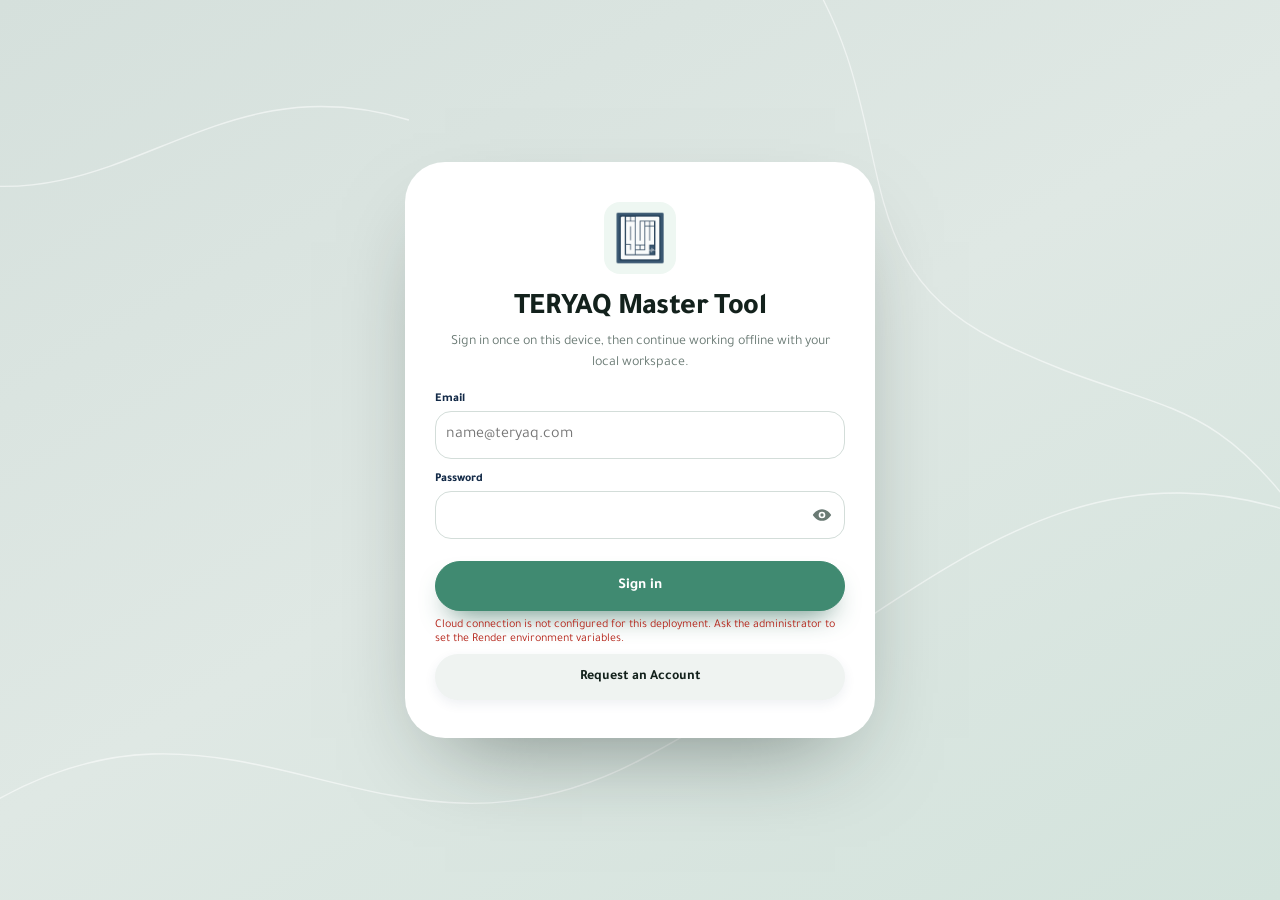
==== index.html @ 034454ab "Add files via upload" ====
<!doctype html>
<html lang="en" dir="ltr">
<head>
  <meta charset="utf-8">
  <meta name="viewport" content="width=device-width,initial-scale=1,viewport-fit=cover">
  <meta name="theme-color" content="#408a71">
  <meta name="apple-mobile-web-app-capable" content="yes">
  <meta name="apple-mobile-web-app-status-bar-style" content="default">
  <meta name="apple-mobile-web-app-title" content="TERYAQ Master Tool">
  <title>TERYAQ Master Tool</title>
  <link rel="manifest" href="manifest.webmanifest">
  <link rel="icon" href="icons/icon-192.png">
  <link rel="apple-touch-icon" href="icons/icon-192.png">
  <link rel="stylesheet" href="styles.v2.9.2.css">
  <link rel="stylesheet" href="theme.v3.0.6.css">
  <link rel="stylesheet" href="enhancements.v3.0.6.css">
  <script src="runtime-config.js"></script>
  <script src="boot-config.v3.0.6.js"></script>
</head>
<body>
<div class="auth-gate" id="authGate">
  <div class="auth-layout">
    <main class="auth-card" aria-labelledby="authTitle">
      <div class="auth-logo"><img src="icons/teryaq-mark.png" alt="TERYAQ logo"></div>
      <h1 id="authTitle">TERYAQ Master Tool</h1>
      <p>Sign in once on this device, then continue working offline with your local workspace.</p>
      <div class="field"><label for="authEmail">Email</label><input id="authEmail" type="email" autocomplete="username" placeholder="name@teryaq.com"></div>
      <div class="field"><label for="authPassword">Password</label><div class="password-field"><input id="authPassword" type="password" autocomplete="current-password"><button class="password-toggle" id="authPasswordToggle" type="button" aria-label="Show password" aria-pressed="false" title="Show password"><span data-ui-icon="auth.password-show" aria-hidden="true"></span></button></div></div>
      <button class="btn primary auth-primary" id="signInBtn">Sign in</button>
      <div class="auth-divider hidden" id="authOfflineDivider"><span>or</span></div>
      <button class="btn hidden auth-primary auth-offline-button" id="continueOfflineBtn">Continue Offline</button>
      <p class="auth-offline-identity hidden" id="authOfflineIdentity"></p>
      <div class="auth-error" id="authError" role="alert"></div>
      <button class="auth-request-link" id="requestAccountBtn" type="button">Request an Account</button>
    </main>
  </div>
</div>
<div class="account-request-modal hidden" id="accountRequestModal" role="dialog" aria-modal="true" aria-labelledby="accountRequestTitle">
  <form class="account-request-card" id="accountRequestForm">
    <div class="account-request-head"><div><span class="eyebrow">AUTHORIZED TEAM ACCESS</span><h2 id="accountRequestTitle">Request an account</h2><p>Submit a request for administrator approval. This does not create immediate access.</p></div><button type="button" id="closeAccountRequest" aria-label="Close">×</button></div>
    <div class="account-request-grid">
      <div class="field"><label for="requesterName">Full name</label><input id="requesterName" name="name" required minlength="2" maxlength="120" autocomplete="name"></div>
      <div class="field"><label for="requesterEmail">Email</label><input id="requesterEmail" name="email" type="email" required autocomplete="email"></div>
      <div class="field span-2"><label for="requesterNote">Note (optional)</label><textarea id="requesterNote" name="note" rows="4" maxlength="2000"></textarea></div>
    </div>
    <p class="hint" id="accountRequestStatus" role="status"></p>
    <div class="modal-actions"><button class="btn" id="cancelAccountRequest" type="button">Cancel</button><button class="btn primary" id="submitAccountRequest" type="submit">Submit request</button></div>
  </form>
</div>
<div class="account-request-modal hidden" id="inviteSetupModal" role="dialog" aria-modal="true" aria-labelledby="inviteSetupTitle">
  <form class="account-request-card invite-setup-card" id="inviteSetupForm">
    <div class="account-request-head"><div><span class="eyebrow">ACCOUNT APPROVED</span><h2 id="inviteSetupTitle">Create your password</h2><p>Your invitation was verified. Choose the password you will use to sign in on every device.</p></div></div>
    <div class="field"><label for="invitePassword">New password</label><div class="password-field"><input id="invitePassword" name="password" type="password" required minlength="8" autocomplete="new-password"><button class="password-toggle" id="invitePasswordToggle" type="button" aria-label="Show password" aria-pressed="false" title="Show password"><span data-ui-icon="auth.password-show" aria-hidden="true"></span></button></div></div>
    <div class="field"><label for="invitePasswordConfirm">Confirm password</label><div class="password-field"><input id="invitePasswordConfirm" type="password" required minlength="8" autocomplete="new-password"><button class="password-toggle" id="invitePasswordConfirmToggle" type="button" aria-label="Show password" aria-pressed="false" title="Show password"><span data-ui-icon="auth.password-show" aria-hidden="true"></span></button></div></div>
    <p class="hint" id="inviteSetupStatus" role="status"></p>
    <button class="btn primary auth-primary" id="completeInviteBtn" type="submit">Set password & continue</button>
  </form>
</div>
<div class="app-shell hidden" id="appShell">
  <aside class="app-sidebar" id="appSidebar">
    <div class="sidebar-brand">
      <button class="brand-mark logo-mark" id="homeBtn" title="Dashboard"><img src="icons/teryaq-mark.png" alt="TERYAQ logo"></button>
      <div class="sidebar-brand-copy"><strong>TERYAQ</strong><small>Master Tool · <span id="sidebarAppVersion">v3.0.6</span></small></div>
      <button class="sidebar-collapse" id="sidebarCollapse" aria-label="Collapse sidebar" aria-expanded="true" title="Collapse sidebar"><span data-ui-icon="panel-close"></span></button>
      <button class="sidebar-close" id="sidebarClose" aria-label="Close menu"><span data-ui-icon="close"></span></button>
    </div>
    <nav class="sidebar-nav" aria-label="Main navigation">
      <button class="sidebar-link active" data-nav="home" title="Dashboard"><span class="nav-icon" data-ui-icon="home"></span><span class="nav-label">Dashboard</span></button>
      <button class="sidebar-link" data-nav="documents" title="Documents"><span class="nav-icon" data-ui-icon="documents"></span><span class="nav-label">Documents</span></button>
      <button class="sidebar-link" data-nav="templates" title="Templates"><span class="nav-icon" data-ui-icon="templates"></span><span class="nav-label">Templates</span></button>
      <button class="sidebar-link" data-nav="submissionForms" title="Submission Forms"><span class="nav-icon" data-ui-icon="submissionForms"></span><span class="nav-label">Submission Forms</span></button>
      <button class="sidebar-link" data-nav="courseProgress" title="Course Progress"><span class="nav-icon" data-ui-icon="courseProgress"></span><span class="nav-label">Courses</span></button>
      <button class="sidebar-link" data-nav="trash" id="trashBtn" title="Trash"><span class="nav-icon" data-ui-icon="trash"></span><span class="nav-label">Trash</span></button>
      <button class="sidebar-link" data-nav="guide" title="Guide"><span class="nav-icon" data-ui-icon="guide"></span><span class="nav-label">Guide</span></button>
      <button class="sidebar-link hidden" data-nav="admin" id="adminBtn" title="Admin"><span class="nav-icon" data-ui-icon="shield"></span><span class="nav-label">Admin</span></button>

    </nav>
  </aside>
  <div class="sidebar-scrim hidden" id="sidebarScrim"></div>
  <div class="app-frame">
  <header class="topbar">
    <div class="brand">
      <button class="mobile-menu" id="sidebarToggle" aria-label="Open menu"><span data-ui-icon="menu"></span></button>
      <button class="btn back-button hidden" id="backBtn" title="Back to documents"><span data-ui-icon="arrow-left"></span><span>Back</span></button>
      <div class="brand-copy"><h1 id="docTitle">TERYAQ Master Tool</h1><small>Offline Scientific Authoring Workspace</small></div>
    </div>
    <div class="top-actions" id="homeActions">
      <label class="global-search"><span data-ui-icon="search"></span><input id="globalSearch" placeholder="Search documents…" aria-label="Search documents"></label>
      <div class="status-cluster">
        <span class="sync-status" id="syncStatus">Offline</span>
      </div>
      <div class="action-cluster">
        <button class="btn primary" id="syncBtn" title="Sync Now" aria-label="Sync Now"><span data-ui-icon="refresh"></span><span>Sync Now</span></button>
        <button class="btn conflict-summary hidden" id="resolveConflictsBtn"><span data-ui-icon="conflict"></span><span>Conflicts</span></button>
        <button class="btn" id="importBtn" title="Import" aria-label="Import"><span data-ui-icon="import"></span><span>Import</span></button>
      </div>
      <input id="importFile" type="file" accept=".ترياق,.teryaq,.json,application/json" hidden>
    </div>
    <div class="top-actions hidden" id="editorActions">
      <div class="toolbar-cluster">
        <div class="action-cluster primary-actions">
          <button class="btn primary" id="saveBtn"><span data-ui-icon="save"></span><span>Save</span></button>
          <button class="btn primary" id="syncBtnEditor"><span data-ui-icon="refresh"></span><span>Sync</span></button>
        </div>
        <div class="status-cluster">
          <span class="save-status" id="saveStatus">Saved <span data-ui-icon="success"></span></span>
          <span class="sync-status" id="syncStatusEditor"></span>
        </div>
        <div class="action-cluster editor-history-actions">
          <button class="btn icon-action" data-action="undo" title="Undo" aria-label="Undo"><span data-ui-icon="undo"></span></button>
          <button class="btn icon-action" data-action="redo" title="Redo" aria-label="Redo"><span data-ui-icon="redo"></span></button>
        </div>
      </div>
    </div>
    <div class="topbar-global-actions">
      <div class="topbar-popover-wrap">
        <button class="topbar-icon-button" id="notificationsButton" type="button" aria-label="Notifications" aria-haspopup="true" aria-expanded="false"><span data-ui-icon="bell"></span><span class="notification-badge hidden" id="notificationBadge">0</span></button>
        <section class="topbar-popover notifications-popover hidden" id="notificationsPanel" aria-label="Updates and notifications">
          <div class="popover-heading"><div><b>Updates</b><small>Latest TERYAQ announcements</small></div></div>
          <div class="notification-items" id="notificationItems"></div>
        </section>
      </div>
      <div class="topbar-popover-wrap">
        <button class="profile-menu-button" id="profileMenuButton" type="button" aria-haspopup="true" aria-expanded="false"><img id="topbarAvatarImage" src="icons/default-avatar.svg" alt=""><span id="topbarUsername">User</span><span data-ui-icon="chevron-down"></span></button>
        <div class="topbar-popover profile-popover hidden" id="profileMenuPanel" role="menu">
          <button type="button" data-nav="profile" role="menuitem"><span data-ui-icon="user"></span><span>Profile</span></button>
          <button type="button" data-nav="settings" role="menuitem"><span data-ui-icon="settings"></span><span>Settings</span></button>
          <hr>
          <button type="button" id="topbarSignOut" class="danger-menu-item" role="menuitem"><span data-ui-icon="log-out"></span><span>Sign out</span></button>
        </div>
      </div>
    </div>
        <div class="editor-ribbon left-panel" id="leftPanel">
            
            <div class="editor-ribbon-tabs" role="tablist" aria-label="Document editing tools">
              <button class="editor-ribbon-tab" type="button" role="tab" data-ribbon-tab="file" aria-selected="false">File</button>
              <button class="editor-ribbon-tab active" type="button" role="tab" data-ribbon-tab="styles" aria-selected="true">Styles</button>
              <button class="editor-ribbon-tab" type="button" role="tab" data-ribbon-tab="formatting" aria-selected="false">Text Formatting</button>
              <button class="editor-ribbon-tab script-only" type="button" role="tab" data-ribbon-tab="cues" aria-selected="false">Script Cues</button>
              <button class="editor-ribbon-tab script-only" type="button" role="tab" data-ribbon-tab="teleprompter" aria-selected="false">Teleprompter</button>
              <button class="editor-ribbon-tab" type="button" role="tab" data-ribbon-tab="insert" aria-selected="false">Insert</button>
              <button class="editor-ribbon-tab" type="button" role="tab" data-ribbon-tab="table" aria-selected="false" title="Table tools and Table outline">Table</button>
              <button class="editor-ribbon-tab" type="button" role="tab" data-ribbon-tab="view" aria-selected="false">View</button>
            </div>
            <div class="left-panel-inner">
              <div class="control-group ribbon-panel file-ribbon-panel" data-ribbon-panel="file" hidden>
                <div class="control-body">
                  <div class="export-menu" id="exportMenu">
                    <button class="btn export-menu-trigger" id="exportMenuButton" type="button" aria-haspopup="menu" aria-expanded="false"><span data-ui-icon="export"></span><span>Export</span><span data-ui-icon="chevron-down"></span></button>
                    <div class="export-menu-panel hidden" id="exportMenuPanel" role="menu" aria-label="Export options">
                      <button id="backupBtn" type="button" role="menuitem"><span class="export-option-icon" data-ui-icon="documents"></span><span><b>Export Draft (.ترياق)</b><small>Editable JSON document for re-import</small></span></button>
                      <button id="printBtn" type="button" role="menuitem"><span class="export-option-icon" data-ui-icon="text"></span><span><b>Export as PDF</b><small>Open the A4 print and PDF dialog</small></span></button>
                      <button id="figureOnlyExportMenuBtn" class="figure-only" type="button" role="menuitem"><span class="export-option-icon" data-ui-icon="figure"></span><span><b>Figures only (PDF)</b><small>Images with their Figure codes</small></span></button>
                      <button id="montageExportBtn" class="script-only" type="button" role="menuitem"><span class="export-option-icon" data-ui-icon="export"></span><span><b>نسخة المونتاج (PDF)</b><small>تستثني توجيهات المقدّم وملاحظات المراجعة</small></span></button>
                      <button id="saveTemplateBtn" type="button" role="menuitem"><span class="export-option-icon" data-ui-icon="templates"></span><span><b>Save as Template</b><small>Create a reusable local template</small></span></button>
                      <button id="htmlExportBtn" type="button" role="menuitem"><span class="export-option-icon" data-ui-icon="export"></span><span><b>Export as HTML</b><small>Standalone view with embedded font</small></span></button>
                    </div>
                  </div>
                  <button class="btn" id="editorImportBtn"><span data-ui-icon="import"></span><span>Import</span></button>
                  <button class="btn" id="historyBtn" title="Recovery snapshots and earlier document states"><span data-ui-icon="history"></span><span>History / Versions</span></button>
                  <button class="btn" id="openSubmissionBtn" type="button">Submission Forms</button>
                  <button class="btn" id="validateBtn"><span data-ui-icon="check-circle"></span><span>Validate</span></button>
                  <button class="btn" id="settingsBtnEditor"><span data-ui-icon="settings"></span><span>Settings & Sync</span></button>
                </div>
              </div>
              <div class="control-group ribbon-panel" data-ribbon-panel="styles">
                <div class="control-body">
                  <button class="btn" data-style="Normal">Body</button><button class="btn" data-style="Heading1">H1</button><button class="btn" data-style="Heading2">H2</button><button class="btn" data-style="Heading3">H3</button><button class="btn" data-style="Heading4">H4</button><button class="btn" data-style="Subtitle">Side Q/A</button><button class="btn" data-style="TableCaption">Table Caption</button>
                  <button class="btn" data-mark="SideNote">Side Note</button><button class="btn danger" data-mark="NotesToDelete">Note to Delete</button><button class="btn" data-mark="HighYield">High-Yield</button><button class="btn" data-mark="ClinicalCorrelation">Clinical Correlation</button>
                </div>
              </div>
              <div class="control-group ribbon-panel" data-ribbon-panel="formatting" hidden>
                <div class="control-body">
                  <button class="btn script-only direction-button" id="scriptRtlBtn" type="button" aria-label="Right to left" title="Right to left"><span class="script-dir-glyph" data-ui-icon="editor.rtl" aria-hidden="true"></span></button>
                  <button class="btn script-only direction-button" id="scriptLtrBtn" type="button" aria-label="Left to right" title="Left to right"><span class="script-dir-glyph" data-ui-icon="editor.ltr" aria-hidden="true"></span></button>
                  <span class="format-divider script-only" aria-hidden="true"></span>
                  <button class="btn script-only script-align-button" id="scriptAlignLeft" type="button" title="Align left" aria-label="Align left"><span class="align-glyph align-left" aria-hidden="true"></span></button>
                  <button class="btn script-only script-align-button" id="scriptAlignCenter" type="button" title="Align center" aria-label="Align center"><span class="align-glyph align-center" aria-hidden="true"></span></button>
                  <button class="btn script-only script-align-button" id="scriptAlignRight" type="button" title="Align right" aria-label="Align right"><span class="align-glyph align-right" aria-hidden="true"></span></button>
                  <label class="font-size-picker" title="Font size"><span class="format-size-glyph" aria-hidden="true">Aa</span><select id="fontSizeSelect" aria-label="Font size"><option value="">Font size</option><option>9</option><option>10</option><option>11</option><option>12</option><option>13</option><option>14</option><option>16</option><option>18</option><option>20</option><option>22</option><option>24</option></select></label>
                  <button class="btn format-glyph" id="boldBtn" type="button" aria-label="Bold" title="Bold"><b>B</b></button>
                  <button class="btn format-glyph" id="italicBtn" type="button" aria-label="Italic" title="Italic"><i>I</i></button>
                  <button class="btn format-glyph" id="underlineBtn" type="button" aria-label="Underline" title="Underline"><u>U</u></button>
                  <span class="format-divider" aria-hidden="true"></span>
                  <button class="btn list-format-button" data-action="bullet" data-level="1"><span data-ui-icon="bullet-1"></span><span>Level 1</span></button>
                  <button class="btn list-format-button" data-action="bullet" data-level="2"><span data-ui-icon="bullet-2"></span><span>Level 2</span></button>
                  <button class="btn list-format-button" data-action="bullet" data-level="3"><span data-ui-icon="bullet-3"></span><span>Level 3</span></button>
                  <button class="btn list-format-button" id="numberBtn"><span class="number-glyph" aria-hidden="true">1.</span><span>Numbering</span></button>
                </div>
              </div>
              <div class="control-group ribbon-panel script-only" data-ribbon-panel="cues" hidden><div class="control-body">
                <button class="btn" id="scriptLineBtn" type="button">+ Spoken line</button>
                <button class="btn" id="scriptHeadingBtn" type="button">+ Heading</button>
                <button class="btn" id="scriptIntroBtn" type="button">انترو</button>
                <button class="btn" id="scriptLightBreakBtn" type="button">فاصل خفيف</button>
                <button class="btn" id="scriptVisualRefBtn" type="button">الإشارة إلى صورة أو جدول</button>
                <button class="btn" id="scriptPresenterBtn" type="button">للمقدم:</button>
                <button class="btn" id="scriptReviewBtn" type="button">ملاحظة للمراجعة:</button>
                <button class="btn" id="scriptSilenceBtn" type="button">سكوت</button>
                <button class="btn" id="scriptRepeatBtn" type="button">×2</button>
              </div></div>
              <div class="control-group ribbon-panel script-only" data-ribbon-panel="teleprompter" hidden><div class="control-body">
                <button class="btn primary" id="scriptPlayBtn" type="button"><span data-ui-icon="shared.play"></span><span>Play</span></button>
                <button class="btn" id="scriptFullscreenBtn" type="button">Fullscreen</button>
                <button class="btn" id="scriptThemeBtn" type="button">Dark mode</button>
                <label class="script-ribbon-setting">Speed <input id="scriptSpeed" type="range" min="0.2" max="3" step="0.1" value="1"><span id="scriptSpeedValue">1×</span></label>
                <label class="script-ribbon-setting">Reading region <select id="scriptRegion"><option value="middle">Middle</option><option value="top">Top</option><option value="bottom">Bottom</option><option value="free">Free</option><option value="custom">Custom</option></select></label>
                <label class="script-ribbon-setting">Bars <input id="scriptBars" type="checkbox" checked></label>
                <label class="script-ribbon-setting">Height <input id="scriptRegionHeight" type="range" min="12" max="60" step="1" value="30"></label>
                <label class="script-ribbon-setting">Position <input id="scriptRegionPosition" type="range" min="15" max="85" step="1" value="50"></label>
                <label class="script-ribbon-setting">Text size <input id="scriptPromptFont" type="range" min="22" max="90" step="2" value="46"></label>
                <label class="script-ribbon-setting">Line spacing <input id="scriptPromptSpacing" type="range" min="1.2" max="2.4" step="0.1" value="1.6"></label>
              </div></div>
              <div class="control-group ribbon-panel" data-ribbon-panel="insert" hidden>
                <div class="control-body"><button class="btn" id="mainFigBtn">+ Figure Placeholder</button><button class="btn" id="marginFigBtn">+ Margin Figure</button><button class="btn" id="newTableBtn">+ New Table</button><button class="btn" id="importDocxTableBtn">Import DOCX Table</button></div>
              </div>
              <div class="control-group ribbon-panel" data-ribbon-panel="table" hidden>
                <div class="control-body"><button class="btn" id="tableOutlineBtn" type="button" aria-expanded="false" aria-controls="tableOutlinePanel">Table Outline</button><button class="btn" id="rowUpBtn"><span class="table-direction-arrow" data-ui-icon="editor.table-up" aria-hidden="true"></span><span>Row</span></button><button class="btn" id="rowDownBtn"><span class="table-direction-arrow" data-ui-icon="editor.table-down" aria-hidden="true"></span><span>Row</span></button><button class="btn" id="colLeftBtn"><span class="table-direction-arrow" data-ui-icon="editor.table-left" aria-hidden="true"></span><span>Column</span></button><button class="btn" id="colRightBtn"><span class="table-direction-arrow" data-ui-icon="editor.table-right" aria-hidden="true"></span><span>Column</span></button><button class="btn danger" id="delRowBtn">Delete Row</button><button class="btn danger" id="delColBtn">Delete Col</button><button class="btn danger" id="deleteTableBtn">Delete Table</button><div class="control-row"><input id="colWidthInput" type="number" min="5" max="95" value="33" style="width:72px;border:1px solid var(--line);border-radius:8px;padding:7px"><button class="btn" id="applyColWidthBtn">Apply Width %</button><button class="btn" id="equalColsBtn">Equal Columns</button></div></div>
                <div class="table-outline-panel hidden" id="tableOutlinePanel" role="region" aria-label="Table outline">
                  <section class="cover-card table-information-card">
                    <div class="cover-title"><div><h2>Table Outline</h2><small>Automatically linked to every inserted table</small></div><button class="btn small" id="closeTableOutlineBtn" type="button" aria-label="Close table outline">Close</button></div>
                    <div class="cover-body"><div class="table-register" id="tableRegister"></div></div>
                  </section>
                </div>
              </div>
              <div class="control-group ribbon-panel view-ribbon-panel" data-ribbon-panel="view" hidden>
                <div class="control-body">
                  <button class="btn" id="viewOnlyBtn" type="button" aria-pressed="false"><span class="view-ribbon-icon" data-ui-icon="editor.view-only" aria-hidden="true"></span><span>View only</span></button>
                  <button class="btn" id="zoomOutBtn" type="button" aria-label="Zoom out"><span data-ui-icon="shared.zoom-out"></span></button>
                  <button class="btn view-zoom-label" id="zoomResetBtn" type="button" title="Reset zoom">100%</button>
                  <button class="btn" id="zoomInBtn" type="button" aria-label="Zoom in"><span data-ui-icon="shared.zoom-in"></span></button>
                  <button class="btn primary" id="onePageBtn" type="button" aria-pressed="true"><span class="view-page-icon" data-ui-icon="editor.one-page" aria-hidden="true"></span>One page</button>
                  <button class="btn" id="twoPagesBtn" type="button" aria-pressed="false"><span class="view-page-icon" data-ui-icon="editor.two-pages" aria-hidden="true"></span>Two pages</button>
                  <button class="btn" id="outlineViewBtn" type="button" aria-expanded="false" aria-controls="rightPanel"><span class="view-ribbon-icon" data-ui-icon="editor.outline" aria-hidden="true"></span><span>Outline</span></button>
                </div>
              </div>
            </div>
        </div>
  </header>

  <main>
    <section class="view active" id="homeView">
      <div class="portal-page">
        <div class="hero dashboard-hero"><div class="hero-copy"><span class="eyebrow">Dashboard</span><h2>Welcome, <span id="welcomeEmail"></span></h2><p>Your scientific workspace is ready. Create, edit offline, and synchronize safely when the connection returns.</p><span class="version-badge">TERYAQ Master Tool <b id="appVersionBadge">v3.0.6</b></span></div><button class="btn primary new-document-btn" id="newDocumentBtn">+ New document</button></div>
        <div class="stat-grid" id="dashboardStats"></div>
        <section class="portal-panel dashboard-updates-panel"><div class="section-head"><div><span class="eyebrow">WHAT'S NEW</span><h3>Updates & announcements</h3></div></div><div class="dashboard-updates" id="dashboardUpdates"></div></section>
        <div class="portal-grid two-thirds">
          <section class="portal-panel"><div class="section-head"><div><span class="eyebrow">Workspace</span><h3>Recent documents</h3></div><button class="text-button" data-nav="documents">View all →</button></div><div class="cards compact-cards" id="documentCards"></div></section>
          <aside class="portal-panel"><span class="eyebrow">Quick help</span><h3>Need a hand?</h3><p class="muted">The bilingual guide explains offline work, syncing, conflicts, history, versions, and recovery.</p><button class="btn" data-nav="guide">Open guide / افتح الدليل</button></aside>
        </div>
        <section class="portal-panel"><div class="section-head"><div><span class="eyebrow">Quick start</span><h3>Start from a template</h3></div><button class="text-button" data-nav="templates">All templates →</button></div><div class="template-quick-grid" id="dashboardTemplates"></div></section>
      </div>
    </section>

    <section class="view" id="documentsView"><div class="portal-page"><div class="page-heading"><div><span class="eyebrow">Library</span><h2>Documents</h2><p>Find every active document and open its history, sync state, or conflict.</p></div><button class="btn primary" id="documentsNewBtn">+ New document</button></div><div class="stat-grid mini" id="documentStats"></div><section class="portal-panel"><div class="table-toolbar"><input id="searchDocs" placeholder="Search by course, chapter, or title…"><select id="documentStatusFilter"><option value="">All statuses</option><option value="synced">Synced</option><option value="pending">Waiting sync</option><option value="conflict">Conflicts</option><option value="local-only">Local only</option></select></div><div class="document-bulk-bar hidden" id="documentBulkBar"><b id="selectedDocumentCount">0 selected</b><div><button class="btn danger small" id="bulkDeleteDocuments">Move selected to Trash</button><button class="btn small" id="clearDocumentSelection">Clear selection</button></div></div><div class="responsive-table" id="documentsTable"></div></section></div></section>
    <section class="view" id="templatesView"><div class="portal-page"><div class="page-heading"><div><span class="eyebrow">Create</span><h2>Templates</h2><p>Choose a structured template, then complete its basic information.</p></div></div><div class="template-picker" id="templatesPageGrid"></div></div></section>
    <section class="view" id="newDocumentView"><div class="portal-page"><div id="newDocumentBody"></div></div></section>
    <section class="view" id="trashView"><div class="portal-page"><div class="page-heading"><div><span class="eyebrow">Recovery</span><h2>Trash</h2><p>Deleted documents stay recoverable. Restore one to your Documents list.</p></div></div><section class="portal-panel"><div id="trashPageBody"></div></section></div></section>
    <section class="view" id="guideView">
      <div class="portal-page guide-page guide-redesign" id="guideRoot">
        <div class="guide-hero">
          <div class="guide-hero-top">
            <span class="guide-kicker" id="guideKicker">TERYAQ HELP CENTER</span>
            <div class="guide-language" role="group" aria-label="Guide language">
              <button type="button" data-guide-lang="en" aria-pressed="true">English</button>
              <button type="button" data-guide-lang="ar" aria-pressed="false">العربية</button>
            </div>
          </div>
          <h2 id="guideTitle">How can we help?</h2>
          <p id="guideIntro">Choose a task below, or search the guide.</p>
          <label class="guide-search" for="guideSearch"><span data-ui-icon="shared.search" aria-hidden="true"></span><input id="guideSearch" type="search" autocomplete="off" placeholder="Search documents, submissions, sync…"></label>
        </div>
        <div class="guide-workspace" id="guideWorkspace">
          <nav class="guide-sections" id="guideSections" aria-label="Guide sections"></nav>
          <div class="guide-main">
            <h3 id="guideTaskHeading">Start with a task</h3>
            <div class="guide-quick" id="guideQuickTasks"></div>
            <section class="guide-feature" id="guideFeature" aria-live="polite"></section>
            <div class="guide-browse-heading"><h3 id="guideBrowseHeading">Browse the guide</h3><small id="guideResultCount"></small></div>
            <div class="guide-topic-list" id="guideLibrary"></div>
            <div class="guide-empty hidden" id="guideEmpty">No topics match your search.</div>
          </div>
        </div>
      </div>
    </section>
    <section class="view" id="settingsView"><div class="portal-page"><div class="page-heading"><div><span class="eyebrow">Preferences</span><h2>Settings & Sync</h2><p>Manage automatic synchronization, cloud connection, backups, and this device.</p></div></div><div id="settingsPageBody"></div></div></section>
    <section class="view" id="profileView"><div class="portal-page"><div class="page-heading"><div><span class="eyebrow">Your account</span><h2>Profile</h2><p>Manage the name and photo shown across TERYAQ.</p></div></div><div id="accountPageBody"></div></div></section>
    <section class="view" id="submissionFormsView"><div class="portal-page"><div class="page-heading"><div><span class="eyebrow">TERYAQ</span><h2>Submission Forms</h2><p>Choose a submission form to send your completed work.</p></div></div><div id="submissionFormsBody"></div></div></section>
    <section class="view" id="courseProgressView"><div class="portal-page"><div class="page-heading"><div><span class="eyebrow">TERYAQ</span><h2>Courses</h2><p>Open a course, choose a chapter, then manage each work area separately.</p></div></div><div id="courseProgressBody"></div></div></section>
    <section class="view" id="adminView"><div class="portal-page admin-center-page"><div class="page-heading"><div><span class="eyebrow">Administration</span><h2>Admin Center</h2><p>Manage access, content, cloud operations, analytics, governance, and user updates.</p></div></div><div id="adminPageBody"></div></div></section>

    <section class="view" id="editorView">
      <div id="textEditorArea" class="editor-view hidden">
        <div id="scriptTeleprompter" class="script-teleprompter hidden" aria-label="Teleprompter">
          <div class="script-prompt-float"><button class="btn" id="scriptPromptFloatPlay" type="button"><span data-ui-icon="shared.play"></span><span>Play</span></button><label>Speed <input id="scriptPromptFloatSpeed" type="range" min="0.2" max="3" step="0.1" value="1"><span id="scriptPromptFloatSpeedValue">1.0×</span></label><button class="btn" id="scriptPromptFloatTheme" type="button">◐ Theme</button><button class="btn" id="scriptPromptFloatExit" type="button">Exit fullscreen</button></div>
          <div class="script-prompt-help">Edit the text here. Changes are saved in the script automatically. Scroll by hand, or press Play.</div>
          <div class="script-prompt-viewport"><div id="scriptPromptStage" class="script-prompt-stage" tabindex="0"><div id="scriptPromptTrack" class="script-prompt-track"></div></div><div class="script-reading-band" aria-hidden="true"></div></div>
        </div>
        <div class="editor-layout">
          <section class="editor-main">
            <div class="editor-content-column" id="editorContentColumn">
              <section class="cover-card draft-information-card">
                <div class="cover-title"><h2>Draft information</h2><span class="chip">Scientific Draft - Text Content</span></div>
                <div class="cover-body">
                  <div class="meta-grid">
                    <div class="field"><label>Author</label><div id="metaName" class="author-picker-host" aria-label="Authors"></div><small class="field-hint">Select one or more authors.</small></div><div class="field"><label>Category</label><select id="metaCategory"></select></div><div class="field"><label>Course</label><select id="metaCourse"></select></div><div class="field"><label>Version</label><select id="metaVersion"></select></div>
                    <div class="field"><label><span data-ui-icon="date"></span> Start date</label><input id="metaStart" type="date"></div><div class="field"><label><span data-ui-icon="date"></span> End date (optional)</label><input id="metaEnd" type="date" aria-describedby="endDateHelp"><small class="field-hint" id="endDateHelp">Filled with today’s date when you confirm an export, if left blank.</small></div>
                    <div class="field span-2"><label>Chapter</label><select id="metaChapter"></select><small class="field-hint">Only chapters belonging to the selected course are shown.</small></div>
                    <div class="field" style="grid-column:1/-1"><label>General notes</label><textarea id="metaNotes"></textarea></div>
                  </div>
                </div>
              </section>
              <div id="blockSelectionToolbar" class="block-selection-toolbar hidden" role="status" aria-live="polite"><span id="selectedBlockCount">0 selected</span><button id="deleteSelectedBlocksBtn" class="btn block-delete-selected" type="button">Delete selected</button></div>
              <div class="page-scale-host">
                <div class="page-wrap" id="pageWrap"><section class="page" id="writingPage"><span class="page-label">Scientific draft writing page</span><div class="block-list" id="blockList"></div></section></div>
              </div>
              <div class="statusbar"><span>Autosaves locally. JSON is structured by blocks, headings, tables and figure placeholders.</span><span id="docSchema">Schema v1.0</span></div>
            </div>
            <section class="print-preview-workspace hidden" id="printPreviewWorkspace" aria-label="A4 print preview">
              <div class="print-preview-pages one-page" id="printPreviewPages"></div>
            </section>
          </section>

          <aside class="side-panel right-panel" id="rightPanel">
            <div class="outline-drawer-head"><div class="panel-title">Document Outline</div><button class="btn small copy-outline-button" id="copyOutlineBtn" type="button">Copy Outline</button><button class="outline-close" id="outlineCloseBtn" type="button" aria-label="Close document outline">×</button></div>
            <div class="right-panel-inner">
              <div class="outline-list" id="outlineList"></div>
            </div>
          </aside>
          <button class="outline-scrim hidden" id="outlineScrim" type="button" aria-label="Close document outline"></button>
        </div>
        <div class="mobile-history-float"><button class="btn" data-action="undo" aria-label="Undo"><span data-ui-icon="undo"></span></button><button class="btn" data-action="redo" aria-label="Redo"><span data-ui-icon="redo"></span></button></div>
      </div>

      <div id="figureEditorArea" class="hidden">
        <div class="figure-editor-main">
          <section class="outcomes-summary"><h2 style="margin:0 0 4px;font-size:16px">Summary of figure outcomes</h2><p style="margin:0 0 12px;color:var(--muted);font-size:12px">Each figure follows one of the five outcomes below.</p><div class="outcome-list"><div class="outcome"><strong>Order 1 — KEEP</strong>Keep the figure as it is when copyright is clear and it already fits Teryaq style.</div><div class="outcome"><strong>Order 2 — CHANGE</strong>Make specific minor changes when copyright is not an issue.</div><div class="outcome"><strong>Order 3 — RECREATE</strong>Recreate with AI using defined scientific-fidelity rules.</div><div class="outcome"><strong>Order 4 — DESIGN</strong>Create a new Teryaq-designed figure, especially charts and simple illustrations.</div><div class="outcome"><strong>Order 5 — SEARCH</strong>Search for a suitable figure when an appropriate one cannot be found by the draft writer.</div></div></section>
          <section class="figure-upload-summary hidden" id="figureUploadSummary" aria-live="polite"></section>
          <details class="figure-guide"><summary>Instructions & Notes</summary><div class="inside"><p><b>Order 1:</b> only when the writer is certain there are no copyright issues and the style is suitable.</p><p><b>Order 3 defaults:</b> Tajawal/English; change skin color and gender when suitable; minor color change; preserve anatomy/histology exactly; alter only non-scientific visual features; remove logos/signatures/watermarks/unnecessary titles; white background; final image 1:1. Any exception or extra change must be stated in PROMPT → DETAILS.</p><p><b>Order 4:</b> clearly define the desired final output. <b>Order 5:</b> clearly describe what should be searched for.</p><p><b>Very important:</b> figure code contains only the figure number; title is mandatory; caption is optional.</p></div></details>
          <details class="figure-guide"><summary>Steps of Creation</summary><div class="inside"><ol><li>Choose a clear, high-quality figure matching Teryaq usage.</li><li>Add it to the Figure area.</li><li>Write the figure code.</li><li>Write a short title; use Caption for extra clarification.</li><li>Always record the source.</li><li>Choose the correct Order.</li><li>Write details in PROMPT → DETAILS.</li><li>Choose copyright status; use “I don't know” when uncertain.</li><li>Add any extra notes.</li></ol></div></details>
          <section class="cover-card" style="width:100%"><div class="cover-title"><h2>Draft information</h2><span class="chip">Scientific Draft - Figures</span></div><div class="cover-body"><div class="meta-grid"><div class="field"><label>Author</label><div id="figMetaName" class="author-picker-host" aria-label="Authors"></div><small class="field-hint">Select one or more authors.</small></div><div class="field"><label>Category</label><select id="figMetaCategory"></select></div><div class="field"><label>Course</label><select id="figMetaCourse"></select></div><div class="field"><label>Version</label><select id="figMetaVersion"></select></div><div class="field span-2"><label>Chapter</label><select id="figMetaChapter"></select><small class="field-hint">Only chapters belonging to the selected course are shown.</small></div><div class="field" style="grid-column:1/-1"><label>General notes</label><textarea id="figMetaNotes"></textarea></div></div></div></section>
          <div class="figure-cards" id="figureCards"></div>
          <div style="text-align:center;padding:18px"><button class="btn primary" id="addFigureBtn">+ Add Figure</button></div>
        </div>
        <aside class="fig-nav"><div style="font-size:10px;font-weight:900;text-align:center;margin-bottom:7px;color:var(--muted)">Figures</div><div id="figureNavButtons"></div></aside>
      </div>
    </section>
  </main>
  </div>
</div>

<div class="validation-panel hidden" id="validationPanel"><div class="validation-box"><div style="display:flex;justify-content:space-between;align-items:center;gap:10px"><h3>Validation</h3><button class="btn" id="closeValidation">Close</button></div><div class="issues" id="issues"></div></div></div>
<div class="modal hidden" id="modal"><div class="modal-card"><div style="display:flex;justify-content:flex-end"><button class="btn" id="closeModal">Close</button></div><div id="modalBody"></div></div></div>
<div class="toast" id="toast"></div>
<script src="vendor/jszip.min.js"></script>
<script src="dialogs.v3.0.6.js"></script>
<script src="platform.v3.0.6.js"></script>
<script src="workflow.v3.0.6.js"></script>
<script src="direction.v3.0.6.js"></script>
<script src="guide.v3.0.6.js"></script>
<script src="app.v3.0.6.js"></script>
<script src="submissions.v3.0.6.js"></script>
</body>
</html>
---- styles.v2.9.2.css ----
@font-face{font-family:"Tajawal";src:url("fonts/Tajawal-Regular.ttf") format("truetype");font-weight:400;font-style:normal;font-display:swap}
@font-face{font-family:"Tajawal";src:url("fonts/Tajawal-Medium.ttf") format("truetype");font-weight:500;font-style:normal;font-display:swap}
@font-face{font-family:"Tajawal";src:url("fonts/Tajawal-Bold.ttf") format("truetype");font-weight:700 900;font-style:normal;font-display:swap}
:root{
  --brand:#294261;--brand-dark:#2f6f5b;--gold:#bd902d;--wine:#a31d46;--indigo:#6068b0;
  --ink:#20242a;--muted:#6f7680;--line:#d7dce2;--panel:#f7f8fa;--bg:#ffffff;--danger:#b42318;--ok:#18794e;
  --h1:#C45911;--h2:#538135;--h3:#2E74B5;--h4:#2F5496;--highlight:#FFED29;
  --shadow:0 8px 28px rgba(31,38,46,.08);
}
*{box-sizing:border-box}html,body{margin:0;min-height:100%;background:var(--bg);color:var(--ink);font-family:"Tajawal","Segoe UI",Arial,sans-serif}button,input,select,textarea{font:inherit}button{touch-action:manipulation}.hidden{display:none!important}
.app-shell{min-height:100vh}.topbar{height:70px;background:#fff;border-bottom:1px solid var(--line);display:flex;align-items:center;justify-content:space-between;gap:16px;padding:10px 22px;position:sticky;top:0;z-index:70}.brand{display:flex;align-items:center;gap:12px;min-width:0}.brand-mark{width:42px;height:42px;border-radius:11px;border:1px solid #cfe0d9;background:#edf6f2;display:grid;place-items:center;color:var(--brand-dark);font-weight:900;font-size:20px}.brand h1{margin:0;font-size:21px;white-space:nowrap}.brand small{display:block;color:var(--muted);font-size:11px}.top-actions{display:flex;align-items:center;gap:8px;flex-wrap:wrap;justify-content:flex-end}.btn{border:1px solid var(--line);background:#fff;color:var(--ink);padding:9px 12px;border-radius:9px;font-weight:700;cursor:pointer}.btn:hover{border-color:#aeb6bf}.btn.primary{background:var(--brand);border-color:var(--brand);color:#fff}.btn.danger{color:var(--danger)}.btn.ghost{background:transparent}.btn.small{padding:6px 9px;font-size:12px}.btn:disabled{opacity:.42;cursor:not-allowed}.save-status{font-size:11px;color:var(--muted);min-width:70px;text-align:right}
.view{display:none}.view.active{display:block}.home{max-width:1180px;margin:0 auto;padding:24px}.hero{background:#fff;border:1px solid var(--line);border-radius:16px;box-shadow:var(--shadow);padding:20px;margin-bottom:18px}.hero h2{margin:0 0 6px;font-size:24px}.hero p{margin:0;color:var(--muted);line-height:1.5}.section-head{display:flex;align-items:center;justify-content:space-between;gap:12px;margin:24px 0 10px}.section-head h3{margin:0;font-size:17px}.cards{display:grid;grid-template-columns:repeat(2,minmax(0,1fr));gap:14px}.template-card,.doc-card{background:#fff;border:1px solid var(--line);border-radius:14px;box-shadow:var(--shadow);padding:16px}.template-card{display:flex;flex-direction:column;gap:9px}.template-card h4,.doc-card h4{margin:0;font-size:16px}.template-card p,.doc-card p{margin:0;color:var(--muted);font-size:12px;line-height:1.5}.template-card .meta,.doc-card .meta{display:flex;gap:7px;flex-wrap:wrap}.chip{font-size:11px;background:#f1f4f6;border:1px solid var(--line);border-radius:999px;padding:4px 7px}.card-actions{display:flex;gap:7px;flex-wrap:wrap;margin-top:5px}.searchbar{display:flex;gap:8px}.searchbar input{flex:1;border:1px solid var(--line);border-radius:10px;padding:10px 12px;background:#fff}.empty-state{background:#fff;border:1px dashed #c8ced6;border-radius:14px;padding:28px;text-align:center;color:var(--muted)}
.editor-view{padding:16px 18px 30px}.editor-layout{display:grid;grid-template-columns:250px minmax(0,1fr) 250px;gap:16px;max-width:1480px;margin:0 auto;align-items:start}.side-panel{position:sticky;top:86px;max-height:calc(100vh - 102px);overflow:auto;background:#fff;border:1px solid var(--line);border-radius:16px;box-shadow:var(--shadow);padding:10px}.control-group{border:1px solid var(--line);border-radius:12px;background:#fbfcfd;margin-bottom:9px;overflow:hidden}.control-group summary{list-style:none;cursor:pointer;padding:10px 11px;font-size:11px;font-weight:900;text-transform:uppercase;letter-spacing:.05em;color:#64707c;display:flex;justify-content:space-between;align-items:center}.control-group summary::-webkit-details-marker{display:none}.control-group summary::after{content:"⌄";font-size:17px;transition:.15s}.control-group[open] summary::after{transform:rotate(180deg)}.control-body{padding:0 9px 9px;display:flex;gap:7px;flex-wrap:wrap}.control-body .btn{padding:8px 9px;font-size:12px}.control-body select{border:1px solid var(--line);background:#fff;border-radius:8px;padding:7px 8px;font-weight:700;font-size:12px}.control-row{display:flex;gap:7px;align-items:center;flex-wrap:wrap;width:100%}.panel-title{font-weight:900;font-size:14px;padding:8px 6px 10px}.outline-list{display:flex;flex-direction:column;gap:8px}.outline-group{border:1px solid var(--line);border-radius:11px;background:#fafbfc;overflow:hidden}.outline-group summary{cursor:pointer;list-style:none;padding:9px;display:grid;grid-template-columns:24px 1fr 16px;gap:5px;align-items:start;font-size:12px;font-weight:800}.outline-group summary::-webkit-details-marker{display:none}.outline-group summary::after{content:"⌃";color:#7a828c}.outline-group:not([open]) summary::after{content:"⌄"}.outline-h2s{padding:0 8px 8px 31px;display:flex;flex-direction:column;gap:5px}.outline-link{border:1px solid var(--line);border-left:3px solid var(--h2);border-radius:8px;background:#fff;text-align:left;padding:7px 8px;font-size:11px;cursor:pointer}.outline-link:hover{border-color:#aab4bd}.outline-empty{padding:12px;color:var(--muted);font-size:12px}.right-history{display:flex;gap:7px;padding-bottom:9px;border-bottom:1px solid var(--line);margin-bottom:9px}.right-history .btn{flex:1}.mobile-controls-toggle,.mobile-outline-toggle,.mobile-history-float{display:none}
.editor-main{min-width:0}.cover-card{width:min(210mm,100%);margin:0 auto 14px;background:#fff;border:1px solid var(--line);box-shadow:var(--shadow);border-radius:14px;overflow:hidden}.cover-title{padding:14px 16px;border-bottom:1px solid var(--line);display:flex;justify-content:space-between;gap:10px;align-items:center}.cover-title h2{margin:0;font-size:16px}.cover-body{padding:15px}.meta-grid{display:grid;grid-template-columns:repeat(2,minmax(0,1fr));gap:12px}.field label{display:block;font-size:12px;font-weight:800;margin-bottom:5px}.field input,.field textarea,.field select{width:100%;border:1px solid #cbd1d8;border-radius:8px;padding:9px 10px;background:#fff;color:var(--ink)}.field textarea{min-height:76px;resize:vertical}.heading-register{margin-top:15px;border:1px solid var(--line);border-radius:10px;overflow:hidden}.heading-register-head{background:#f8f9fb;padding:9px 10px;font-weight:900;font-size:12px}.heading-register-row{display:grid;grid-template-columns:44px 1fr;border-top:1px solid var(--line);min-height:34px}.heading-register-row span{padding:7px 9px}.heading-register-row .n{border-right:1px solid var(--line);font-weight:800}.table-register{margin-top:14px;border:1px solid var(--line);border-radius:10px;overflow:hidden}.table-register-row{display:grid;grid-template-columns:120px 1fr;border-top:1px solid var(--line);min-height:32px}.table-register-row:first-child{border-top:0}.table-register-row span{padding:7px 9px}.table-register-row .code{border-right:1px solid var(--line);font-weight:800}
.page-wrap{width:min(210mm,100%);margin:0 auto}.page{width:210mm;min-height:297mm;background:#fff;box-shadow:0 8px 28px rgba(31,38,46,.12);padding:21mm 16mm 18mm;position:relative;transform-origin:top center}.page-label{position:absolute;right:10mm;top:7mm;color:#9aa1aa;font-size:9px}.block-list{min-height:235mm;font-size:11pt;line-height:1.30;color:#000}.doc-block{position:relative;margin:0 0 8pt}.doc-block .editable{outline:none;min-height:1.25em;white-space:pre-wrap;overflow-wrap:anywhere;unicode-bidi:plaintext}.doc-block .editable:empty::before{content:attr(data-placeholder);color:#b6bcc3;pointer-events:none}.doc-block.active{outline:1px dashed rgba(64,138,113,.22);outline-offset:3px}.p-Normal{font-size:11pt;font-weight:400;font-style:normal;color:#000}.p-Heading1{display:flex;gap:7px;align-items:flex-start;font-size:14pt;font-weight:700;font-style:normal;color:var(--h1);margin-top:12pt;margin-bottom:0;break-after:avoid}.p-Heading2{display:flex;gap:7px;align-items:flex-start;font-size:13pt;font-weight:700;font-style:normal;color:var(--h2);margin-top:2pt;margin-bottom:0;break-after:avoid}.p-Heading3{font-size:12pt;font-weight:700;font-style:normal;color:var(--h3);margin-top:2pt;margin-bottom:0;break-after:avoid}.p-Heading4{font-size:11pt;font-weight:400;font-style:italic;color:var(--h4);margin-top:2pt;margin-bottom:0;break-after:avoid}.p-Subtitle{font-size:11pt;font-weight:400;font-style:normal;color:#7F7F7F;margin-bottom:2pt}.p-TableCaption{font-size:9pt;font-weight:400;font-style:italic;color:#767171}.heading-num{flex:0 0 auto;user-select:none;contenteditable:false}.heading-text{flex:1;min-width:0;direction:auto}.mark-SideNote{font-size:11pt;font-weight:400;font-style:normal;color:#BF8F00}.mark-NotesToDelete{color:#FF0000;font-weight:700;font-style:normal;font-size:9pt}.mark-HighYield{font-size:11pt;font-style:normal;color:#7030A0;font-weight:700;text-decoration:underline;text-decoration-thickness:1px}.mark-ClinicalCorrelation{font-size:11pt;font-weight:400;font-style:normal;color:#39E794}.bullet-block{display:grid;grid-template-columns:18px 1fr;gap:5px;margin-bottom:3pt}.bullet-block.level-1{margin-left:26pt}.bullet-block.level-2{margin-left:44pt}.bullet-block.level-3{margin-left:62pt}.bullet-marker{text-align:center;user-select:none}.number-block{display:grid;grid-template-columns:25px 1fr;gap:5px;margin-left:20pt;margin-bottom:3pt}.figure-placeholder{width:100%;background:var(--highlight);color:#176A98;text-align:center;font-weight:700;padding:7px 10px;margin:8pt 0 10pt;break-inside:avoid}.table-block{margin:6pt 0 3pt}.table-wrap{overflow-x:auto}.doc-table{width:100%;border-collapse:collapse;table-layout:fixed;font-size:11pt}.doc-table th,.doc-table td{border:1px solid #000;padding:5pt 6pt;vertical-align:top;overflow-wrap:anywhere}.doc-table th{font-weight:700}.table-cell-editor{min-height:1.25em;outline:none;white-space:pre-wrap}.table-caption{font-size:9pt;font-style:italic;color:#767171;margin-top:2pt}.table-selected{outline:2px solid rgba(64,138,113,.32);outline-offset:2px}.selected-cell{box-shadow:inset 0 0 0 2px rgba(64,138,113,.35)}
.statusbar{width:min(210mm,100%);margin:8px auto 0;display:flex;justify-content:space-between;gap:10px;color:var(--muted);font-size:11px}.validation-panel{position:fixed;inset:0;background:rgba(18,23,28,.48);z-index:120;display:grid;place-items:center;padding:16px}.validation-box{max-width:640px;width:100%;max-height:82vh;overflow:auto;background:#fff;border-radius:16px;box-shadow:0 20px 70px rgba(0,0,0,.25);padding:18px}.validation-box h3{margin:0 0 10px}.issues{display:flex;flex-direction:column;gap:7px}.issue{border:1px solid var(--line);border-radius:9px;padding:9px 10px;font-size:12px}.issue.error{border-left:4px solid var(--danger)}.issue.warn{border-left:4px solid var(--gold)}
.figure-editor-main{max-width:1120px;margin:0 auto;padding:18px}.outcomes-summary{background:#fff;border:1px solid var(--line);border-radius:14px;box-shadow:var(--shadow);padding:16px;margin-bottom:14px}.outcome-list{display:grid;grid-template-columns:repeat(5,minmax(0,1fr));gap:8px}.outcome{border:1px solid var(--line);background:#f7f8fa;border-radius:10px;padding:10px;font-size:11px;line-height:1.4}.outcome strong{display:block;color:var(--brand-dark);margin-bottom:4px}.figure-guide{background:#fff;border:1px solid var(--line);border-radius:14px;box-shadow:var(--shadow);margin-bottom:12px;overflow:hidden}.figure-guide summary{cursor:pointer;font-weight:900;padding:14px 16px}.figure-guide .inside{padding:0 16px 16px;font-size:12px;line-height:1.55}.figure-cards{display:flex;flex-direction:column;gap:14px}.figure-card{background:#fff;border:1px solid var(--line);border-radius:14px;box-shadow:var(--shadow);overflow:hidden}.figure-card-head{padding:12px 14px;border-bottom:1px solid var(--line);display:flex;align-items:center;justify-content:space-between;gap:10px}.figure-card-body{padding:14px}.figure-grid{display:grid;grid-template-columns:repeat(2,minmax(0,1fr));gap:12px}.span-2{grid-column:1/-1}.dropzone{border:2px dashed #c9cfd6;border-radius:12px;min-height:180px;padding:12px;display:flex;align-items:center;justify-content:center;text-align:center;cursor:pointer;background:#fafbfc;overflow:hidden}.dropzone img{max-width:100%;max-height:320px}.fig-nav{position:fixed;right:14px;top:95px;z-index:40;background:#fff;border:1px solid var(--line);border-radius:14px;box-shadow:var(--shadow);padding:8px;width:64px}.fig-nav button{width:100%;margin-bottom:6px;border:1px solid var(--line);background:#fff;border-radius:8px;padding:7px 0;font-weight:800}.fig-nav button.active{background:#edf6f2;border-color:var(--brand);color:var(--brand-dark)}
.toast{position:fixed;right:20px;bottom:20px;background:#1f252b;color:#fff;border-radius:10px;padding:10px 13px;z-index:150;opacity:0;transform:translateY(8px);transition:.2s;pointer-events:none}.toast.show{opacity:1;transform:none}.modal{position:fixed;inset:0;background:rgba(18,23,28,.48);z-index:130;display:grid;place-items:center;padding:16px}.modal-card{max-width:700px;width:100%;max-height:86vh;overflow:auto;background:#fff;border-radius:16px;box-shadow:0 20px 70px rgba(0,0,0,.25);padding:18px}.modal-card h3{margin:0 0 12px}.snapshot-row{border:1px solid var(--line);border-radius:10px;padding:10px;display:flex;align-items:center;justify-content:space-between;gap:10px;margin-bottom:8px}
@media(max-width:1399px) and (min-width:760px){.editor-layout{grid-template-columns:205px minmax(0,1fr) 205px;gap:10px}.side-panel{padding:8px}.control-body .btn{padding:7px 7px}.page-scale-host{overflow:visible}.page-wrap{width:100%;display:flex;justify-content:center}.page{transform:scale(var(--page-scale,1));margin-bottom:calc((297mm * var(--page-scale,1)) - 297mm + 16px)}.cover-card,.statusbar{width:100%}.topbar{padding-left:14px;padding-right:14px}.brand small{display:none}}
@media(max-width:759px){.topbar{height:auto;min-height:62px;padding:8px 10px;align-items:flex-start}.brand h1{font-size:17px}.brand small{display:none}.top-actions{gap:5px}.top-actions .btn{padding:7px 8px;font-size:11px}.save-status{display:inline-flex;min-width:0;font-size:10px}.editor-view{padding:0 8px 20px}.editor-layout{display:block}.left-panel{position:fixed;left:8px;right:8px;top:68px;z-index:95;max-height:none;overflow:visible;padding:0;background:transparent;border:0;box-shadow:none}.mobile-controls-toggle{display:flex;width:100%;align-items:center;justify-content:space-between;background:#fff;border:1px solid var(--line);box-shadow:var(--shadow);border-radius:12px;padding:10px 12px;font-weight:900}.left-panel-inner{display:none;margin-top:6px;background:#fff;border:1px solid var(--line);border-radius:12px;box-shadow:var(--shadow);padding:8px;max-height:70vh;overflow:auto}.left-panel.mobile-open .left-panel-inner{display:block}.right-panel{position:static;max-height:none;overflow:visible;margin-top:10px;padding:0;border:0;box-shadow:none;background:transparent}.right-history{display:none}.mobile-outline-toggle{display:flex;width:100%;align-items:center;justify-content:space-between;background:#fff;border:1px solid var(--line);border-radius:12px;box-shadow:var(--shadow);padding:10px 12px;font-weight:900}.right-panel-inner{display:none;margin-top:6px;background:#fff;border:1px solid var(--line);border-radius:12px;box-shadow:var(--shadow);padding:8px}.right-panel.mobile-open .right-panel-inner{display:block}.editor-main{padding-top:54px}.cover-card,.statusbar,.page-wrap{width:100%}.page{width:100%;min-height:unset;padding:12mm 8mm 12mm;box-shadow:0 4px 16px rgba(31,38,46,.08)}.meta-grid{grid-template-columns:1fr}.mobile-history-float{display:flex;position:fixed;right:14px;bottom:14px;z-index:100;background:#fff;border:1px solid var(--line);border-radius:16px;box-shadow:0 10px 30px rgba(31,38,46,.18);padding:6px;gap:6px}.mobile-history-float .btn{width:48px;height:48px;padding:0;font-size:21px}.cards{grid-template-columns:1fr}.home{padding:14px}.figure-grid{grid-template-columns:1fr}.span-2{grid-column:auto}.outcome-list{grid-template-columns:1fr}.fig-nav{display:none}}
@media print{.topbar,.side-panel,.statusbar,.mobile-history-float,.toast,.validation-panel,.modal{display:none!important}.editor-view{padding:0}.editor-layout{display:block}.editor-main{padding:0}.cover-card{box-shadow:none;border:0;border-radius:0;width:100%;page-break-after:always}.page-wrap{width:100%}.page{box-shadow:none;width:auto;min-height:auto;padding:0;transform:none!important;margin:0}.page-label{display:none}.doc-block{break-inside:auto}.p-Heading1,.p-Heading2,.p-Heading3,.p-Heading4{break-after:avoid;page-break-after:avoid}.figure-placeholder,.table-block,.doc-table tr{break-inside:avoid;page-break-inside:avoid}.figure-placeholder{-webkit-print-color-adjust:exact;print-color-adjust:exact;background:#FFED29!important}.doc-table thead{display:table-header-group}}

/* ===== Multi-user / sync layer v2 ===== */
.auth-gate{position:fixed;inset:0;z-index:1000;background:linear-gradient(145deg,#eef5f2,#eef1f4 55%,#f6f1e5);display:grid;place-items:center;padding:20px}
.auth-card{width:min(480px,100%);background:#fff;border:1px solid var(--line);border-radius:20px;box-shadow:0 22px 70px rgba(31,38,46,.16);padding:26px}
.auth-logo{width:52px;height:52px;border-radius:15px;background:var(--brand);color:#fff;display:grid;place-items:center;font-size:28px;font-weight:900;margin-bottom:14px}.auth-card h1{margin:0 0 6px}.auth-card>p{margin:0 0 18px;color:var(--muted);line-height:1.5}.auth-card .field{margin:11px 0}.auth-primary{width:100%;margin-top:9px}.auth-error{min-height:22px;color:var(--danger);font-size:12px;padding-top:8px}.auth-setup{margin-top:14px;border-top:1px solid var(--line);padding-top:12px}.auth-setup summary{cursor:pointer;font-weight:800;color:var(--brand-dark)}
.account-label{font-size:12px;font-weight:800;max-width:190px;white-space:nowrap;overflow:hidden;text-overflow:ellipsis}.sync-status{font-size:11px;font-weight:800;padding:5px 8px;border-radius:999px;background:#edf6f2;color:var(--brand-dark);border:1px solid #cce4da;white-space:nowrap}.sync-chip.pending{background:#fff8e8;color:#8a6412}.sync-chip.synced{background:#edf6f2;color:var(--ok)}.sync-chip.conflict{background:#fff0ee;color:var(--danger)}.sync-chip.local-only{background:#f3f4f6;color:var(--muted)}
.settings-grid{display:grid;grid-template-columns:repeat(2,minmax(0,1fr));gap:10px;margin:12px 0}.settings-grid>div{border:1px solid var(--line);border-radius:10px;background:var(--panel);padding:10px;font-size:12px}.settings-grid code{font-size:10px;overflow-wrap:anywhere}.modal-actions{display:flex;gap:8px;flex-wrap:wrap;margin:10px 0}.sync-conflict{border:1px solid var(--line);border-left:4px solid var(--wine);border-radius:10px;padding:10px;display:flex;align-items:center;justify-content:space-between;gap:12px;margin:9px 0}.conflict-actions{display:flex;gap:6px;flex-wrap:wrap}.admin-stats{display:grid;grid-template-columns:repeat(2,minmax(0,1fr));gap:10px;margin:12px 0}.admin-stats>div{background:var(--panel);border:1px solid var(--line);border-radius:12px;padding:13px;display:flex;flex-direction:column}.admin-stats b{font-size:24px;color:var(--brand-dark)}.admin-stats span{font-size:11px;color:var(--muted)}.admin-table-wrap{overflow:auto;max-height:55vh}.admin-table{width:100%;border-collapse:collapse;font-size:11px}.admin-table th,.admin-table td{border-bottom:1px solid var(--line);padding:8px;text-align:left;vertical-align:top}.admin-table th{position:sticky;top:0;background:#fff;z-index:1}.hint{font-size:11px;color:var(--muted);line-height:1.45}
@media(max-width:900px){.settings-grid{grid-template-columns:1fr}.account-label{display:none}.top-actions{max-width:100%;overflow-x:auto;padding-bottom:2px}.sync-conflict{align-items:flex-start;flex-direction:column}}
@media(max-width:600px){.auth-card{padding:18px;border-radius:16px}.sync-status{display:none}.top-actions #adminBtn,.top-actions #resolveConflictsBtn{display:none!important}}

/* ===== Guided creation and dashboard refresh ===== */
.topbar{height:auto;min-height:70px}.brand-copy{min-width:0}.back-button{padding:8px 10px;white-space:nowrap}.status-cluster,.action-cluster,.toolbar-cluster{display:flex;align-items:center;gap:7px;flex-wrap:wrap}.status-cluster{padding:5px 7px;border-radius:10px;background:var(--panel);border:1px solid var(--line)}.toolbar-cluster{justify-content:flex-end}.primary-actions{padding-right:8px;border-right:1px solid var(--line)}.secondary-actions .btn{background:#fafbfc}
.hero{display:flex;align-items:center;justify-content:space-between;gap:20px}.hero-copy{max-width:760px}.eyebrow{display:block;color:var(--brand-dark);font-size:10px;font-weight:900;letter-spacing:.1em;text-transform:uppercase;margin-bottom:6px}.new-document-btn{padding:12px 18px;white-space:nowrap;box-shadow:0 8px 18px rgba(64,138,113,.2)}
.dashboard-guide{background:#fff;border:1px solid var(--line);border-radius:16px;box-shadow:var(--shadow);overflow:hidden;margin-bottom:22px}.dashboard-guide>summary{cursor:pointer;list-style:none;padding:15px 18px;font-weight:900;display:flex;align-items:center;justify-content:space-between;gap:12px;background:#f9fbfa}.dashboard-guide>summary::-webkit-details-marker{display:none}.dashboard-guide>summary::after{content:'⌄';color:var(--brand-dark);font-size:18px}.dashboard-guide[open]>summary::after{transform:rotate(180deg)}.guide-grid{display:grid;grid-template-columns:repeat(2,minmax(0,1fr));gap:12px;padding:14px}.guide-card{display:grid;grid-template-columns:34px 1fr;gap:10px;border:1px solid var(--line);border-radius:12px;padding:12px;background:#fff}.guide-number{width:30px;height:30px;border-radius:9px;background:#edf6f2;color:var(--brand-dark);display:grid;place-items:center;font-weight:900}.guide-card h3{font-size:13px;margin:0 0 4px}.guide-card p{font-size:11px;line-height:1.5;color:var(--muted);margin:0}.guide-ar{border-top:1px dashed var(--line);margin-top:9px;padding-top:9px}.guide-ar h3{color:var(--brand-dark)}
.doc-card{display:flex;flex-direction:column;gap:9px}.doc-card.has-conflict{border-color:#e9a9a2;box-shadow:0 8px 28px rgba(180,35,24,.1)}.document-conflict-alert{display:flex;flex-direction:column;gap:3px;background:#fff0ee;border:1px solid #f3c6c1;color:#842018;border-radius:10px;padding:9px 10px;font-size:11px}.document-conflict-alert b{font-size:12px}.resolve,.conflict-summary{background:#fff0ee!important;border-color:#d9867d!important;color:#8e271d!important}
.wizard-modal{max-width:860px}.wizard-head{display:flex;justify-content:space-between;align-items:flex-start;gap:20px;margin-bottom:16px}.wizard-head h3{font-size:24px;margin:0 0 5px}.wizard-head p{margin:0;color:var(--muted);font-size:12px}.wizard-steps{display:flex;gap:6px;flex-wrap:wrap;justify-content:flex-end}.wizard-steps span{padding:6px 9px;border-radius:999px;background:#f1f3f5;color:var(--muted);font-size:10px;font-weight:900}.wizard-steps span.active{background:#e7f3ee;color:var(--brand-dark)}.template-picker{display:grid;grid-template-columns:repeat(2,minmax(0,1fr));gap:12px}.template-choice-wrap{display:flex;flex-direction:column;gap:6px}.template-choice{width:100%;min-height:150px;border:2px solid var(--line);border-radius:14px;background:#fff;text-align:left;padding:14px;display:grid;grid-template-columns:46px 1fr 24px;gap:12px;align-items:start;cursor:pointer;color:var(--ink)}.template-choice:hover{border-color:#91b9aa}.template-choice.selected{border-color:var(--brand);background:#f3faf7;box-shadow:0 0 0 3px rgba(64,138,113,.1)}.template-icon{width:44px;height:44px;border-radius:11px;background:#edf6f2;color:var(--brand-dark);display:grid;place-items:center;font-size:10px;font-weight:900}.template-choice strong,.template-choice small,.template-meta{display:block}.template-choice strong{font-size:14px;margin-bottom:5px}.template-choice small{font-size:11px;line-height:1.45;color:var(--muted);font-weight:500}.template-meta{margin-top:9px;color:var(--brand-dark);font-size:10px;font-weight:900}.choice-check{width:22px;height:22px;border-radius:50%;display:grid;place-items:center;background:#d9ebe4;color:var(--brand-dark);opacity:0}.template-choice.selected .choice-check{opacity:1}.selected-template-summary{display:flex;justify-content:space-between;gap:12px;padding:11px 13px;border:1px solid #cce4da;background:#f3faf7;border-radius:11px;margin-bottom:14px}.selected-template-summary span{color:var(--muted);font-size:11px}.wizard-form{display:grid;grid-template-columns:repeat(2,minmax(0,1fr));gap:12px}.wizard-footer{display:flex;justify-content:space-between;align-items:center;gap:12px;margin-top:16px;padding-top:14px;border-top:1px solid var(--line)}.wizard-note{font-size:11px;color:var(--muted)}
.doc-block .editable{text-align:start}.bullet-block.level-1{margin-left:0;margin-inline-start:26pt}.bullet-block.level-2{margin-left:0;margin-inline-start:44pt}.bullet-block.level-3{margin-left:0;margin-inline-start:62pt}.number-block{margin-left:0;margin-inline-start:20pt}.bullet-block[dir="rtl"],.number-block[dir="rtl"]{grid-template-columns:18px minmax(0,1fr)}.number-block[dir="rtl"]{grid-template-columns:25px minmax(0,1fr)}
.history-explainer{background:#f3faf7;border:1px solid #cce4da;border-radius:10px;padding:10px 12px;font-size:12px;line-height:1.5;margin-bottom:12px}
@media(max-width:900px){.toolbar-cluster{width:100%}.primary-actions{border-right:0;padding-right:0}.guide-grid{grid-template-columns:1fr}.wizard-head{flex-direction:column}.wizard-steps{justify-content:flex-start}.template-picker{grid-template-columns:1fr}}
@media(max-width:759px){.brand{gap:6px}.brand-mark{width:36px;height:36px}.back-button{padding:7px;font-size:11px}.brand-copy small{display:none}.top-actions{width:100%;justify-content:flex-start}.status-cluster{padding:3px 5px}.hero{align-items:flex-start;flex-direction:column}.new-document-btn{width:100%}.dashboard-guide>summary{align-items:flex-start;flex-direction:column}.wizard-form{grid-template-columns:1fr}.wizard-form .span-2{grid-column:auto}.wizard-footer{align-items:stretch;flex-direction:column}.wizard-footer .btn{width:100%}}

/* ===== TERYAQ portal UI v2.3 ===== */
html,body,button,input,select,textarea{font-family:"Tajawal",Arial,sans-serif}
:root{--navy:#111c2d;--navy-soft:#1b2940;--sidebar-width:244px}
.app-shell{background:#f3f5f7}.app-frame{min-height:100vh;margin-left:var(--sidebar-width);transition:margin .2s ease}.app-sidebar{position:fixed;inset:0 auto 0 0;width:var(--sidebar-width);z-index:90;background:var(--navy);color:#fff;padding:18px 14px;display:flex;flex-direction:column;box-shadow:10px 0 32px rgba(17,28,45,.08)}
.sidebar-brand{display:grid;grid-template-columns:44px 1fr auto;align-items:center;gap:10px;padding:0 4px 18px;border-bottom:1px solid rgba(255,255,255,.1)}.sidebar-brand .brand-mark{background:var(--brand);color:#fff;border:0}.sidebar-brand strong,.sidebar-brand small{display:block}.sidebar-brand strong{font-size:15px;letter-spacing:.05em}.sidebar-brand small{color:#aab5c4;font-size:11px}.sidebar-close{display:none;border:0;background:transparent;color:#fff;font-size:24px;cursor:pointer}
.sidebar-nav{display:flex;flex-direction:column;gap:6px;padding:18px 0;flex:1}.sidebar-link{display:flex;align-items:center;gap:11px;width:100%;border:0;background:transparent;color:#b9c2cf;border-radius:10px;padding:11px 12px;text-align:left;font-weight:700;cursor:pointer}.sidebar-link span{width:22px;height:22px;display:grid;place-items:center;color:#8fa1b6}.sidebar-link:hover,.sidebar-link.active{background:var(--navy-soft);color:#fff}.sidebar-link.active{box-shadow:inset 3px 0 0 var(--brand)}.sidebar-link.active span{color:#7fc4aa}
.sidebar-account{display:grid;grid-template-columns:38px minmax(0,1fr);gap:9px;align-items:center;padding:13px 8px 2px;border-top:1px solid rgba(255,255,255,.1)}.sidebar-account b,.sidebar-account small{display:block;overflow:hidden;text-overflow:ellipsis;white-space:nowrap}.sidebar-account b{font-size:12px}.sidebar-account small{font-size:10px;color:#9ba8b9}.user-avatar{width:36px;height:36px;border-radius:11px;background:#e8f2ee;color:var(--brand-dark);display:grid;place-items:center;font-weight:900}.mobile-menu{display:none;border:1px solid var(--line);background:#fff;border-radius:9px;width:38px;height:38px;font-size:18px}.sidebar-scrim{position:fixed;inset:0;background:rgba(10,18,30,.45);z-index:85}
.app-frame>.topbar{left:0}.portal-page{max-width:1280px;margin:0 auto;padding:28px 30px 48px}.portal-page h2,.portal-page h3{margin-top:0}.page-heading{display:flex;align-items:flex-end;justify-content:space-between;gap:20px;margin-bottom:22px}.page-heading h2{font-size:29px;margin-bottom:5px}.page-heading p{margin:0;color:var(--muted)}.dashboard-hero{background:linear-gradient(120deg,#fff 0%,#f6faf8 68%,#edf6f2 100%);padding:26px}.dashboard-hero h2{font-size:28px}.version-badge{display:inline-flex;align-items:center;gap:5px;margin-top:13px;padding:6px 9px;border-radius:999px;background:#e8f3ee;color:var(--brand-dark);font-size:11px;font-weight:700}.version-badge b{font-weight:900}
.portal-panel{background:#fff;border:1px solid var(--line);border-radius:16px;box-shadow:var(--shadow);padding:18px}.portal-grid{display:grid;gap:16px;margin:16px 0}.portal-grid.two-thirds{grid-template-columns:minmax(0,2fr) minmax(260px,1fr)}.portal-panel .section-head{margin:0 0 13px}.text-button{border:0;background:transparent;color:var(--brand-dark);font-weight:800;cursor:pointer}.muted{color:var(--muted);line-height:1.55}
.stat-grid{display:grid;grid-template-columns:repeat(4,minmax(0,1fr));gap:14px;margin:16px 0}.stat-grid.mini{margin-top:0}.stat-card{background:#fff;border:1px solid var(--line);border-radius:14px;padding:16px;display:grid;grid-template-columns:42px 1fr;gap:11px;align-items:center;box-shadow:var(--shadow)}.stat-card .stat-icon{width:40px;height:40px;border-radius:11px;display:grid;place-items:center;background:#edf6f2;color:var(--brand-dark);font-weight:900}.stat-card.gold .stat-icon{background:#fff6dc;color:#8a6515}.stat-card.wine .stat-icon{background:#fff0f3;color:var(--wine)}.stat-card.indigo .stat-icon{background:#eef0ff;color:var(--indigo)}.stat-card b,.stat-card small{display:block}.stat-card b{font-size:22px}.stat-card small{font-size:11px;color:var(--muted)}
.compact-cards{grid-template-columns:1fr}.compact-cards .doc-card{box-shadow:none;padding:12px}.template-quick-grid{display:grid;grid-template-columns:repeat(2,minmax(0,1fr));gap:12px}.quick-template{border:1px solid var(--line);border-radius:13px;padding:14px;display:grid;grid-template-columns:42px 1fr auto;gap:11px;align-items:center}.quick-template h4{margin:0 0 3px}.quick-template p{margin:0;color:var(--muted);font-size:11px}
.global-search{display:flex;align-items:center;gap:7px;background:#f5f7f8;border:1px solid var(--line);border-radius:10px;padding:0 10px;min-width:220px}.global-search input{border:0;outline:0;background:transparent;padding:8px 0;width:100%}.table-toolbar{display:flex;gap:10px;margin-bottom:14px}.table-toolbar input,.table-toolbar select,.guide-search input{border:1px solid var(--line);border-radius:10px;background:#fff;padding:10px 12px}.table-toolbar input{flex:1}.responsive-table{overflow:auto}.documents-table{width:100%;border-collapse:collapse;min-width:780px}.documents-table th,.documents-table td{padding:12px 10px;border-bottom:1px solid #e5e8ec;text-align:left;vertical-align:middle}.documents-table th{font-size:10px;color:var(--muted);text-transform:uppercase;letter-spacing:.05em}.documents-table td{font-size:12px}.documents-table tr:last-child td{border-bottom:0}.doc-main b,.doc-main small{display:block}.doc-main small{color:var(--muted);margin-top:3px}.row-actions{display:flex;gap:6px;flex-wrap:wrap}.more-menu{position:relative}.more-menu summary{list-style:none}.more-menu summary::-webkit-details-marker{display:none}.more-menu[open] .more-popover{display:flex}.more-popover{display:none;position:absolute;right:0;top:34px;z-index:4;min-width:170px;background:#fff;border:1px solid var(--line);box-shadow:var(--shadow);border-radius:10px;padding:6px;flex-direction:column}.more-popover button{border:0;background:#fff;text-align:left;padding:8px;border-radius:7px;cursor:pointer}.more-popover button:hover{background:#f4f6f7}
.guide-search{max-width:640px;margin:0 0 18px;background:#fff;border:1px solid var(--line);border-radius:12px;padding:0 11px;display:flex;align-items:center;gap:8px}.guide-search input{border:0;outline:0;flex:1}.guide-library{display:grid;grid-template-columns:repeat(2,minmax(0,1fr));gap:13px}.guide-topic{background:#fff;border:1px solid var(--line);border-radius:14px;padding:17px;box-shadow:var(--shadow)}.guide-topic h3{font-size:15px;margin-bottom:9px;color:var(--navy)}.guide-topic p{font-size:12px;line-height:1.6;color:var(--muted);margin:7px 0}.guide-topic[hidden]{display:none}
.page-form-card{background:#fff;border:1px solid var(--line);border-radius:16px;box-shadow:var(--shadow);padding:20px;margin-bottom:16px}.page-form-card h3{margin-bottom:5px}.page-form-card>p{margin-top:0;color:var(--muted)}.profile-grid{display:grid;grid-template-columns:minmax(0,1.2fr) minmax(250px,.8fr);gap:16px}.account-summary{display:flex;align-items:center;gap:13px;padding:14px;background:#f6f8f9;border-radius:12px}.account-summary .user-avatar{width:52px;height:52px;font-size:20px}.account-summary b,.account-summary small{display:block}.account-summary small{color:var(--muted)}
.admin-tabs{display:flex;gap:7px;flex-wrap:wrap;margin-bottom:14px}.admin-tab{border:1px solid var(--line);background:#fff;padding:8px 11px;border-radius:9px;font-weight:800;cursor:pointer}.admin-tab.active{background:var(--navy);border-color:var(--navy);color:#fff}.trash-row{display:grid;grid-template-columns:minmax(0,1fr) 170px auto;gap:14px;align-items:center;padding:13px 0;border-bottom:1px solid var(--line)}.trash-row:last-child{border-bottom:0}.trash-row b,.trash-row small{display:block}.trash-row small{color:var(--muted);margin-top:3px}
.wizard-page-card{background:#fff;border:1px solid var(--line);border-radius:17px;box-shadow:var(--shadow);padding:22px}.template-choice{font-family:"Tajawal",Arial,sans-serif}
.doc-block[dir="rtl"]{direction:rtl;text-align:right}.doc-block[dir="ltr"]{direction:ltr;text-align:left}.bullet-block[dir="rtl"],.number-block[dir="rtl"]{margin-left:0;margin-right:0;margin-inline-start:var(--list-indent,20pt)}.bullet-block.level-1{--list-indent:26pt}.bullet-block.level-2{--list-indent:44pt}.bullet-block.level-3{--list-indent:62pt}.number-block{--list-indent:20pt}.bullet-block[dir="rtl"] .bullet-marker,.number-block[dir="rtl"] .bullet-marker{text-align:center}
@media(max-width:1080px){.stat-grid{grid-template-columns:repeat(2,minmax(0,1fr))}.portal-grid.two-thirds,.profile-grid{grid-template-columns:1fr}.global-search{display:none}}
@media(max-width:820px){.app-frame{margin-left:0}.app-sidebar{transform:translateX(-105%);transition:transform .2s ease}.app-shell.sidebar-open .app-sidebar{transform:translateX(0)}.mobile-menu,.sidebar-close{display:block}.topbar{padding-left:12px;padding-right:12px}.portal-page{padding:20px 14px 40px}.top-actions{max-width:62vw;overflow-x:auto}.guide-library,.template-quick-grid{grid-template-columns:1fr}.trash-row{grid-template-columns:1fr}.page-heading{align-items:flex-start;flex-direction:column}}
@media(max-width:540px){.stat-grid{grid-template-columns:1fr 1fr;gap:9px}.stat-card{grid-template-columns:34px 1fr;padding:11px}.stat-card .stat-icon{width:32px;height:32px}.stat-card b{font-size:18px}.dashboard-hero{padding:19px}.table-toolbar{flex-direction:column}.top-actions{max-width:56vw}.account-label{display:none}}
@media print{.app-sidebar,.sidebar-scrim{display:none!important}.app-frame{margin-left:0}}

/* ===== Detailed bilingual guide v2.3 ===== */
.guide-page{max-width:1120px}.guide-welcome{display:grid;grid-template-columns:repeat(2,minmax(0,1fr));gap:0;background:linear-gradient(120deg,var(--navy),#203451);color:#fff;border-radius:18px;overflow:hidden;box-shadow:var(--shadow);margin-bottom:18px}.guide-welcome>div{padding:24px}.guide-welcome>div+div{background:rgba(64,138,113,.22);border-inline-start:1px solid rgba(255,255,255,.12)}.guide-welcome h3{font-size:20px;margin:5px 0 8px}.guide-welcome p{margin:0;color:#d7dee8;line-height:1.65;font-size:13px}.guide-kicker{font-size:10px;font-weight:900;letter-spacing:.13em;color:#8fd0b7}.guide-page .guide-search{max-width:none;position:sticky;top:88px;z-index:20;box-shadow:0 8px 24px rgba(17,28,45,.08)}.guide-shortcuts{display:flex;gap:7px;flex-wrap:wrap;margin-bottom:18px}.guide-shortcuts button{border:1px solid var(--line);background:#fff;color:var(--navy);border-radius:999px;padding:7px 10px;font-size:11px;font-weight:800;cursor:pointer}.guide-shortcuts button:hover{border-color:var(--brand);color:var(--brand-dark);background:#f3faf7}.guide-page .guide-library{display:flex;flex-direction:column;gap:11px}.guide-page .guide-topic{padding:0;overflow:hidden;box-shadow:0 5px 18px rgba(31,38,46,.05);scroll-margin-top:150px}.guide-topic>summary{list-style:none;cursor:pointer;display:grid;grid-template-columns:44px 1fr 24px;align-items:center;gap:12px;padding:15px 17px;background:#fff}.guide-topic>summary::-webkit-details-marker{display:none}.guide-topic>summary::after{content:'＋';font-size:18px;color:var(--brand-dark);font-weight:700}.guide-topic[open]>summary{background:#f6faf8;border-bottom:1px solid #dfe9e4}.guide-topic[open]>summary::after{content:'−'}.guide-topic>summary b,.guide-topic>summary small{display:block}.guide-topic>summary b{font-size:15px;color:var(--navy)}.guide-topic>summary small{font-size:11px;color:var(--muted);margin-top:2px}.guide-index{width:38px;height:38px;border-radius:11px;background:#e8f3ee;color:var(--brand-dark);display:grid;place-items:center;font-weight:900;font-size:12px}.guide-topic-body{display:grid;grid-template-columns:repeat(2,minmax(0,1fr));gap:0;background:#fff}.guide-topic-body>div{padding:18px 20px}.guide-topic-body>div:nth-child(2){border-inline-start:1px solid var(--line);background:#fbfcfd}.guide-topic-body h4{font-size:13px;margin:0 0 8px;color:var(--navy)}.guide-topic-body p,.guide-topic-body li{font-size:12px;line-height:1.65;color:#58616c}.guide-topic-body p{margin:6px 0 13px}.guide-topic-body ul,.guide-topic-body ol{margin:6px 0 14px;padding-inline-start:22px}.guide-topic-body li+li{margin-top:5px}.guide-topic-body .guide-note{grid-column:1/-1;background:#fff8e8;border-top:1px solid #ead9ac;color:#72591d;padding:12px 18px;font-size:12px}.status-guide p{display:flex;align-items:center;gap:8px;margin-bottom:10px}.status-guide .chip{min-width:78px;text-align:center}.problem-list h4:not(:first-child){margin-top:19px}.guide-empty{background:#fff;border:1px dashed var(--line);border-radius:14px;padding:26px;text-align:center;color:var(--muted)}
@media(max-width:820px){.guide-welcome,.guide-topic-body{grid-template-columns:1fr}.guide-welcome>div+div,.guide-topic-body>div:nth-child(2){border-inline-start:0;border-top:1px solid rgba(255,255,255,.12)}.guide-topic-body>div:nth-child(2){border-top-color:var(--line)}.guide-page .guide-search{top:75px}.guide-shortcuts{flex-wrap:nowrap;overflow-x:auto;padding-bottom:5px}.guide-shortcuts button{white-space:nowrap}}

/* ===== Compact document workspace v2.4 ===== */
:root{--sidebar-collapsed-width:74px;--topbar-height:70px;--editor-ribbon-height:150px}
.sidebar-brand-copy,.sidebar-account-copy,.nav-label{min-width:0}.sidebar-collapse{width:32px;height:32px;border:0;border-radius:9px;background:rgba(255,255,255,.06);color:#b9c5d3;display:grid;place-items:center;cursor:pointer}.sidebar-collapse:hover{background:rgba(255,255,255,.12);color:#fff}.sidebar-collapse svg,.nav-icon svg,.stat-icon svg,.template-icon svg{width:20px;height:20px;fill:none;stroke:currentColor;stroke-width:1.7;stroke-linecap:round;stroke-linejoin:round}.nav-icon{flex:0 0 40px;width:40px;height:40px!important;border-radius:11px;display:grid!important;place-items:center!important}.sidebar-link{padding:4px 6px;gap:9px}.sidebar-link:hover{background:rgba(255,255,255,.07)}.sidebar-link.active{background:transparent;box-shadow:none}.sidebar-link.active .nav-icon{background:rgba(64,138,113,.28);color:#7cd0ad}.sidebar-link:not(.active) .nav-icon{color:#9bacc0}.sidebar-close{grid-column:3}
.editor-mode .brand-copy small{display:none}.editor-mode .topbar{min-height:64px;padding:7px 14px}.editor-mode .brand{gap:8px}.editor-mode .brand h1{font-size:18px}.editor-mode .top-actions{flex-wrap:nowrap}.editor-mode .status-cluster{padding:4px 6px}.editor-mode .toolbar-cluster{gap:5px;flex-wrap:nowrap}.editor-mode .action-cluster{gap:5px;flex-wrap:nowrap}.editor-mode .top-actions .btn{padding:7px 9px;font-size:11px;white-space:nowrap}.editor-mode .icon-action{width:34px;padding:7px 0}.editor-mode .save-status{max-width:190px;white-space:nowrap;overflow:hidden;text-overflow:ellipsis}
.editor-view{padding:0 18px 34px}.editor-ribbon{position:sticky;top:var(--topbar-height);z-index:65;background:#fff;border-bottom:1px solid var(--line);box-shadow:0 8px 22px rgba(17,28,45,.07);margin:0 -18px 16px;padding:10px 16px}.editor-ribbon .left-panel-inner{display:flex;align-items:stretch;gap:0;overflow-x:auto;overscroll-behavior-inline:contain;scrollbar-width:thin}.editor-ribbon .control-group{flex:0 0 auto;margin:0;border:0;border-radius:0;background:#fff;border-inline-end:1px solid var(--line);padding:0 13px;overflow:visible}.editor-ribbon .control-group:first-child{padding-inline-start:0}.editor-ribbon .control-group:last-child{border-inline-end:0}.editor-ribbon .control-group summary{padding:0 0 7px;font-size:9px;letter-spacing:.08em;color:#697787;cursor:default}.editor-ribbon .control-group summary::after{display:none}.editor-ribbon .control-body{padding:0;display:flex;flex-wrap:nowrap;align-items:center;gap:6px}.editor-ribbon .control-body .btn{padding:7px 8px;font-size:11px;white-space:nowrap;border-radius:8px}.editor-ribbon .control-body select{height:34px;white-space:nowrap}.editor-ribbon .control-row{width:auto;flex-wrap:nowrap}.editor-ribbon #colWidthInput{height:34px!important;padding:6px!important}.editor-ribbon .mobile-controls-toggle{display:none}
.editor-layout{display:block;max-width:none;margin:0}.editor-main{width:100%;min-width:0}.editor-content-column{max-width:100%;margin:0 auto;transition:width .15s ease}.cover-card,.statusbar{width:100%}.cover-title small{display:block;margin-top:3px;color:var(--muted);font-size:10px}.draft-information-card,.table-information-card{margin-bottom:14px}.table-information-card .table-register{margin-top:0;border:0;border-radius:0;overflow:visible}.table-register-header,.table-register-row{display:grid;grid-template-columns:repeat(3,minmax(0,1fr));gap:10px}.table-register-header{margin-bottom:7px;color:#667281;font-size:10px;font-weight:900;text-transform:uppercase;letter-spacing:.045em}.table-register-row{border:0;min-height:0;margin-top:8px}.table-register-row:first-child{margin-top:0}.table-register-row .field{min-width:0}.table-register-row input{width:100%;border:1px solid #cbd1d8;border-radius:8px;background:#fff;color:var(--ink);padding:8px 9px;font-size:12px}.table-register-row input:focus{outline:2px solid rgba(64,138,113,.18);border-color:var(--brand)}.table-register-empty{border:1px dashed #c9d0d8;border-radius:10px;padding:12px;text-align:center;color:var(--muted);font-size:11px}.page-scale-host{width:100%;overflow:visible;margin:0 auto}.page-wrap{display:block!important;position:relative;margin:0 auto;transform:none!important}.page{transform:scale(var(--page-scale,1));transform-origin:top left;margin:0!important}.statusbar{padding-bottom:10px}
.right-panel{position:fixed;z-index:64;top:calc(var(--topbar-height) + var(--editor-ribbon-height) + 10px);right:-300px;width:300px;max-height:calc(100vh - var(--topbar-height) - var(--editor-ribbon-height) - 20px);overflow:auto;background:#fff;border:1px solid var(--line);border-right:0;border-radius:14px 0 0 14px;box-shadow:0 12px 38px rgba(17,28,45,.16);padding:10px;transition:right .2s ease}.right-panel.drawer-open,.right-panel.mobile-open{right:0}.outline-drawer-toggle{position:absolute;left:-42px;top:18px;width:42px;min-height:112px;border:1px solid var(--line);border-right:0;border-radius:12px 0 0 12px;background:#fff;color:var(--navy);box-shadow:-8px 8px 22px rgba(17,28,45,.08);display:flex;flex-direction:column;align-items:center;justify-content:center;gap:8px;cursor:pointer}.outline-drawer-toggle b{font-size:11px;writing-mode:vertical-rl;transform:rotate(180deg);letter-spacing:.04em}.outline-drawer-toggle span{font-size:17px}.right-panel.drawer-open .outline-drawer-toggle{color:var(--brand-dark)}.right-panel-inner{display:block}.right-panel .mobile-outline-toggle{display:none}.sr-only{position:absolute!important;width:1px!important;height:1px!important;padding:0!important;margin:-1px!important;overflow:hidden!important;clip:rect(0,0,0,0)!important;white-space:nowrap!important;border:0!important}
@media(min-width:821px){.app-sidebar,.app-frame{transition:width .2s ease,margin .2s ease}.app-shell.sidebar-collapsed .app-sidebar{width:var(--sidebar-collapsed-width);padding-inline:10px}.app-shell.sidebar-collapsed .app-frame{margin-left:var(--sidebar-collapsed-width)}.app-shell.sidebar-collapsed .sidebar-brand{display:flex;flex-direction:column;gap:10px;padding-inline:0}.app-shell.sidebar-collapsed .sidebar-brand-copy,.app-shell.sidebar-collapsed .sidebar-account-copy,.app-shell.sidebar-collapsed .nav-label{display:none}.app-shell.sidebar-collapsed .sidebar-collapse svg{transform:rotate(180deg)}.app-shell.sidebar-collapsed .sidebar-nav{align-items:center}.app-shell.sidebar-collapsed .sidebar-link{justify-content:center;width:48px;padding:4px}.app-shell.sidebar-collapsed .sidebar-account{display:flex;justify-content:center;padding-inline:0}.app-shell.sidebar-collapsed .brand-mark{width:42px;height:42px}.app-shell.sidebar-collapsed .sidebar-collapse{width:30px;height:30px}.app-shell.sidebar-collapsed .sidebar-link .nav-icon{flex-basis:40px}.app-shell.sidebar-collapsed .sidebar-link::after{content:attr(title);position:fixed;left:68px;background:#111c2d;color:#fff;border:1px solid rgba(255,255,255,.1);border-radius:7px;padding:6px 8px;font-size:10px;opacity:0;pointer-events:none;transform:translateX(-4px);transition:.12s;white-space:nowrap;z-index:120}.app-shell.sidebar-collapsed .sidebar-link:hover::after{opacity:1;transform:none}}
@media(max-width:1100px) and (min-width:760px){.editor-mode .top-actions{max-width:72vw;overflow-x:auto}.editor-ribbon{padding-inline:10px}.editor-ribbon .control-group{padding-inline:9px}}
@media(max-width:820px){.app-shell.sidebar-collapsed .app-sidebar{width:var(--sidebar-width)}.app-shell.sidebar-collapsed .app-frame{margin-left:0}.app-shell.sidebar-collapsed .sidebar-brand-copy,.app-shell.sidebar-collapsed .sidebar-account-copy,.app-shell.sidebar-collapsed .nav-label{display:block}.sidebar-collapse{display:none}.sidebar-link{padding:4px 6px}.editor-view{padding:0 8px 20px}.editor-mode .top-actions{max-width:64vw;overflow-x:auto}.editor-mode .toolbar-cluster,.editor-mode .action-cluster{flex-wrap:nowrap}.editor-ribbon{margin-inline:-8px;padding:7px 8px}.editor-ribbon .mobile-controls-toggle{display:flex;width:100%;align-items:center;justify-content:space-between;background:#fff;border:1px solid var(--line);border-radius:10px;padding:9px 11px;font-weight:900}.editor-ribbon .left-panel-inner{display:none;margin-top:6px;padding:8px;background:#fff;border:1px solid var(--line);border-radius:10px;max-height:62vh;overflow:auto;flex-direction:column}.editor-ribbon.mobile-open .left-panel-inner{display:flex}.editor-ribbon .control-group{border:1px solid var(--line);border-radius:10px;padding:8px;margin-bottom:7px}.editor-ribbon .control-group summary{cursor:pointer}.editor-ribbon .control-body{flex-wrap:wrap}.editor-ribbon .control-row{width:100%;flex-wrap:wrap}.right-panel{top:calc(var(--topbar-height) + 8px);max-height:calc(100vh - var(--topbar-height) - 18px)}.outline-drawer-toggle{display:flex}.right-panel .mobile-outline-toggle{display:none}.editor-content-column{width:100%!important}.page-scale-host,.page-wrap{width:100%!important;height:auto!important}.page{width:100%;min-height:unset;transform:none!important}.table-register-header,.table-register-row{grid-template-columns:1fr}.table-register-header{display:none}.table-register-row .sr-only{position:static!important;width:auto!important;height:auto!important;margin:0 0 5px!important;overflow:visible!important;clip:auto!important;white-space:normal!important}}
@media print{.editor-ribbon,.outline-drawer-toggle{display:none!important}.editor-content-column{width:100%!important}.page-wrap{height:auto!important}.page{transform:none!important}}

/* ===== Identity, selection and account clarity v2.4.1 ===== */
.auth-logo{padding:0;overflow:hidden;background:transparent}.auth-logo img,.brand-mark.logo-mark img{display:block;width:100%;height:100%;object-fit:cover}.brand-mark.logo-mark{padding:0;overflow:hidden;background:transparent!important;border:0}
.password-field{position:relative}.password-field>input{width:100%;padding-right:46px!important}.password-toggle{position:absolute;right:5px;top:50%;transform:translateY(-50%);width:36px;height:36px;border:0;border-radius:8px;background:transparent;color:var(--muted);display:grid;place-items:center;cursor:pointer}.password-toggle:hover,.password-toggle:focus-visible{background:#eef4f2;color:var(--brand-dark);outline:none}.password-toggle svg{width:20px;height:20px;fill:none;stroke:currentColor;stroke-width:1.8;stroke-linecap:round;stroke-linejoin:round}
.document-bulk-bar{display:flex;align-items:center;justify-content:space-between;gap:14px;margin:0 0 12px;padding:10px 12px;border:1px solid #cbe0d7;border-radius:11px;background:#f1f8f5;color:var(--brand-dark)}.document-bulk-bar>div{display:flex;gap:7px;flex-wrap:wrap}.select-col{width:42px!important;text-align:center!important}.selection-box{display:inline-grid;place-items:center;width:28px;height:28px;border-radius:8px;cursor:pointer}.selection-box:hover{background:#edf6f2}.selection-box input{width:17px;height:17px;margin:0;accent-color:var(--brand);cursor:pointer}.selection-box span{display:none}.documents-table tr.selected-row td{background:#f2f8f6}.documents-table tr.selected-row td:first-child{box-shadow:inset 3px 0 0 var(--brand)}
.backup-explainer,.signout-explainer{display:grid;gap:7px;margin:12px 0;padding:11px 13px;border:1px solid var(--line);border-radius:10px;background:#f7f9fa}.backup-explainer p,.signout-explainer p{margin:0;font-size:11px;line-height:1.5;color:var(--muted)}.backup-explainer b,.signout-explainer b{color:var(--ink)}.settings-grid>div small{display:block;margin-top:6px;color:var(--muted);line-height:1.35}
@media(max-width:620px){.document-bulk-bar{align-items:flex-start;flex-direction:column}.document-bulk-bar>div{width:100%}.document-bulk-bar .btn{flex:1}.documents-table{min-width:850px}}

/* ===== Continue after table v2.4.2 ===== */
.table-continue-button{display:inline-flex;align-items:center;gap:6px;margin-top:7px;padding:6px 10px;border:1px dashed #aac9bd;border-radius:8px;background:#f6fbf9;color:var(--brand-dark);font:700 11px Tajawal,Arial,sans-serif;cursor:pointer}.table-continue-button:hover,.table-continue-button:focus-visible{border-style:solid;background:#eaf5f1;outline:none}.table-continue-button span{font-size:15px;line-height:1}
@media print{.table-continue-button{display:none!important}}

/* ===== Responsive sign-in and cloud setup v2.4.2 ===== */
.auth-gate{display:block;overflow-x:hidden;overflow-y:auto;padding:max(18px,env(safe-area-inset-top)) max(18px,env(safe-area-inset-right)) max(18px,env(safe-area-inset-bottom)) max(18px,env(safe-area-inset-left))}
.auth-layout{width:min(930px,100%);min-height:calc(100dvh - 36px);margin:0 auto;display:flex;align-items:center;justify-content:center;gap:22px}
.auth-card{flex:0 1 470px;width:auto;min-width:0;padding:30px;border-radius:22px;box-shadow:0 22px 70px rgba(31,38,46,.14)}
.auth-logo{width:58px;height:58px;border-radius:16px;margin-bottom:18px}.auth-card h1{font-size:28px;line-height:1.15;color:#111c2d}.auth-card>p{font-size:14px;max-width:390px}.auth-card .field{margin:13px 0}.auth-card .field input{min-height:46px}.auth-card .auth-primary{min-height:46px}
.auth-divider{display:flex;align-items:center;gap:12px;margin:13px 0 2px;color:var(--muted);font-size:12px}.auth-divider::before,.auth-divider::after{content:"";height:1px;flex:1;background:var(--line)}
.auth-offline-button{background:#f8fafb;border-color:#cfd7df;color:#203047}.auth-offline-identity{margin:7px 0 0!important;text-align:center;font-size:11px!important;color:var(--muted)!important;overflow-wrap:anywhere}.auth-error{min-height:20px;padding-top:7px}
.auth-cloud-toggle{width:100%;margin-top:7px;padding:12px 3px 0;border:0;border-top:1px solid var(--line);background:transparent;color:#203047;display:grid;grid-template-columns:34px 1fr 18px;align-items:center;gap:9px;text-align:left;cursor:pointer}.auth-cloud-toggle:hover b,.auth-cloud-toggle:focus-visible b{color:var(--brand-dark)}.auth-cloud-toggle:focus-visible{outline:2px solid rgba(64,138,113,.24);outline-offset:5px;border-radius:6px}.auth-cloud-toggle b,.auth-cloud-toggle small{display:block}.auth-cloud-toggle b{font-size:13px}.auth-cloud-toggle small{margin-top:2px;color:var(--muted);font-size:10px;line-height:1.35}.auth-cloud-toggle-icon{width:34px;height:34px;border-radius:10px;background:#edf6f2;color:var(--brand-dark);display:grid;place-items:center}.auth-cloud-toggle-icon svg,.auth-cloud-icon svg{width:21px;height:21px;fill:none;stroke:currentColor;stroke-width:1.8;stroke-linecap:round;stroke-linejoin:round}.auth-cloud-toggle-arrow{font-size:18px;color:var(--brand-dark)}
.auth-cloud-panel{display:none;flex:0 1 390px;min-width:0;max-height:calc(100dvh - 36px);overflow:auto;background:#fff;border:1px solid #d3dfda;border-radius:22px;box-shadow:0 22px 70px rgba(31,38,46,.14)}.auth-cloud-panel.is-open{display:block}.auth-cloud-head{position:sticky;top:0;z-index:1;display:grid;grid-template-columns:48px 1fr 36px;align-items:center;gap:12px;padding:22px;background:linear-gradient(135deg,#eff8f4,#f7fbf9);border-bottom:1px solid #dfebe6}.auth-cloud-icon{width:48px;height:48px;border-radius:14px;background:#fff;color:var(--brand);display:grid;place-items:center;border:1px solid #d5e7df}.auth-cloud-head h2{margin:0;color:#132238;font-size:21px}.auth-cloud-head p{margin:3px 0 0;color:var(--muted);font-size:12px}.auth-cloud-close{width:36px;height:36px;border:1px solid #d4dce3;border-radius:10px;background:#fff;color:#26364a;font-size:22px;line-height:1;cursor:pointer}.auth-cloud-close:hover,.auth-cloud-close:focus-visible{border-color:var(--brand);color:var(--brand-dark);outline:none}.auth-cloud-body{padding:22px}.auth-cloud-body .field{margin:0 0 17px}.auth-cloud-body .field input,.auth-cloud-body .field textarea{min-height:46px}.auth-cloud-body .field textarea{min-height:104px}.auth-security-note{display:flex;align-items:flex-start;gap:7px;margin:1px 0 14px;color:var(--muted);font-size:11px;line-height:1.45}.auth-security-note span{color:var(--brand-dark);font-weight:900}.auth-config-status{min-height:17px;margin:8px 0 0;text-align:center;color:var(--brand-dark)}.auth-cloud-scrim{display:none}
@media(max-width:760px){
  .auth-gate{padding:12px}.auth-layout{width:100%;min-height:calc(100dvh - 24px)}.auth-card{flex-basis:520px;width:min(100%,520px);padding:22px;border-radius:18px}.auth-card h1{font-size:24px}.auth-logo{width:52px;height:52px;margin-bottom:14px}.auth-card>p{font-size:13px;margin-bottom:14px}.auth-card .field{margin:10px 0}.auth-card .field input,.auth-card .auth-primary{min-height:43px}.auth-cloud-toggle{margin-top:5px}
  .auth-cloud-panel,.auth-cloud-panel.is-open{display:block;position:fixed;z-index:1003;left:0;right:0;bottom:0;width:100%;max-height:min(86dvh,720px);border-radius:22px 22px 0 0;transform:translateY(105%);visibility:hidden;transition:transform .2s ease,visibility .2s;overscroll-behavior:contain}.auth-cloud-panel.is-open{transform:translateY(0);visibility:visible}.auth-cloud-head{padding:16px 18px;grid-template-columns:42px 1fr 34px}.auth-cloud-icon{width:42px;height:42px}.auth-cloud-body{padding:18px;padding-bottom:max(22px,env(safe-area-inset-bottom))}.auth-cloud-scrim{display:block;position:fixed;inset:0;z-index:1002;border:0;background:rgba(17,28,45,.48);cursor:pointer}
}
@media(max-height:680px) and (min-width:761px){.auth-layout{align-items:flex-start}.auth-card,.auth-cloud-panel{margin-top:0}.auth-card{padding:22px}.auth-logo{width:48px;height:48px;margin-bottom:11px}.auth-card h1{font-size:24px}.auth-card>p{margin-bottom:12px}.auth-card .field{margin:9px 0}.auth-card .field input,.auth-card .auth-primary{min-height:40px}.auth-divider{margin:9px 0 0}.auth-cloud-head{padding:16px 18px}.auth-cloud-body{padding:18px}.auth-cloud-body .field{margin-bottom:12px}.auth-cloud-body .field textarea{min-height:78px}}

/* ===== DOCX table import and unified Export v2.4.3 ===== */
.export-menu{position:relative;display:inline-flex}.export-menu-trigger{display:inline-flex;align-items:center;gap:6px}.export-menu-trigger span{font-size:13px;transition:transform .15s}.export-menu-trigger[aria-expanded="true"] span{transform:rotate(180deg)}
.export-menu-panel{position:fixed;z-index:125;top:calc(var(--topbar-height) - 2px);right:18px;width:min(330px,calc(100vw - 28px));padding:7px;background:#fff;border:1px solid #d3dce3;border-radius:13px;box-shadow:0 18px 50px rgba(17,28,45,.2)}.export-menu-panel>button{width:100%;display:grid;grid-template-columns:34px 1fr;align-items:center;gap:10px;border:0;border-radius:9px;background:#fff;color:var(--ink);padding:9px;text-align:left;font-family:Tajawal,Arial,sans-serif;cursor:pointer}.export-menu-panel>button:hover,.export-menu-panel>button:focus-visible{background:#edf6f2;outline:none}.export-menu-panel>button:disabled{opacity:.5;cursor:not-allowed}.export-menu-panel b,.export-menu-panel small{display:block}.export-menu-panel b{font-size:12px}.export-menu-panel small{margin-top:2px;color:var(--muted);font-size:10px;line-height:1.35}.export-option-icon{width:32px;height:32px;border-radius:9px;background:#e8f3ee;color:var(--brand-dark);display:grid;place-items:center;font-size:11px;font-weight:900}
.docx-import-modal{max-width:900px}.docx-dropzone{min-height:210px;border:2px dashed #aac9bd;border-radius:16px;background:#f6fbf9;display:flex;flex-direction:column;align-items:center;justify-content:center;gap:7px;text-align:center;padding:24px;cursor:pointer;transition:.15s}.docx-dropzone:hover,.docx-dropzone:focus-visible,.docx-dropzone.dragging{border-color:var(--brand);background:#edf7f3;outline:none}.docx-dropzone b{font-size:16px}.docx-dropzone small{color:var(--muted);font-size:11px}.docx-file-icon{width:52px;height:52px;border-radius:14px;background:var(--brand);color:#fff;display:grid;place-items:center;font-size:20px;font-weight:900}.docx-status{min-height:22px;padding-top:9px;text-align:center;color:var(--wine);font-size:11px;font-weight:700}
.docx-table-list,.docx-metadata-list{display:grid;gap:11px;max-height:55vh;overflow:auto;padding:2px}.docx-table-choice{display:block;border:1px solid var(--line);border-radius:13px;background:#fff;padding:12px;cursor:pointer}.docx-table-choice:hover{border-color:#9bc4b5}.docx-table-choice:has(input:checked){border-color:var(--brand);box-shadow:0 0 0 3px rgba(64,138,113,.09)}.docx-table-choice.disabled{opacity:.65;cursor:not-allowed}.docx-choice-head{display:grid;grid-template-columns:22px 1fr auto;align-items:center;gap:10px}.docx-choice-head input{width:17px;height:17px;accent-color:var(--brand)}.docx-choice-head b,.docx-choice-head small{display:block}.docx-choice-head small{margin-top:1px;color:var(--muted);font-size:10px}.docx-review-badge,.docx-ready-badge{padding:4px 7px;border-radius:999px;font-size:9px;font-weight:900}.docx-review-badge{background:#fff0e7;color:#a94b16}.docx-ready-badge{background:#e9f6f0;color:#26765b}.docx-preview{margin-top:9px;overflow:auto;border:1px solid #dce2e7;border-radius:9px;background:#fff}.docx-preview table{width:100%;min-width:300px;border-collapse:collapse;table-layout:fixed;font-size:10px}.docx-preview td{border:1px solid #e1e5e9;padding:5px;max-width:180px;overflow:hidden;text-overflow:ellipsis;white-space:nowrap}.docx-preview>small{display:block;padding:5px 7px;color:var(--muted)}.docx-warnings{margin:8px 0 0;padding-inline-start:20px;color:#8b4b27;font-size:10px;line-height:1.5}
.docx-metadata-card{border:1px solid var(--line);border-radius:13px;background:#fff;padding:13px}.docx-metadata-title{display:flex;align-items:center;justify-content:space-between;margin-bottom:10px}.docx-metadata-title span{color:var(--muted);font-size:10px}.docx-metadata-grid{display:grid;grid-template-columns:repeat(2,minmax(0,1fr));gap:10px}.docx-metadata-grid .span-2{grid-column:1/-1}.docx-header-toggle{display:flex;align-items:center;gap:8px;margin-top:10px;font-size:11px;font-weight:800}.docx-header-toggle input{width:17px;height:17px;accent-color:var(--brand)}.docx-inline-warning{margin-top:10px;padding:8px 10px;border-radius:8px;background:#fff4ec;color:#8b4b27;font-size:10px;line-height:1.45}
@media(max-width:620px){.export-menu-panel{top:auto;left:10px;right:10px;bottom:max(10px,env(safe-area-inset-bottom));width:auto;border-radius:16px;padding:9px;box-shadow:0 -12px 45px rgba(17,28,45,.25)}.export-menu-panel>button{padding:11px}.docx-import-modal{padding:14px}.docx-table-list,.docx-metadata-list{max-height:52vh}.docx-metadata-grid{grid-template-columns:1fr}.docx-metadata-grid .span-2{grid-column:auto}.docx-choice-head{grid-template-columns:22px 1fr}.docx-choice-head>span:last-child{grid-column:2}}
@media print{.export-menu,.export-menu-panel{display:none!important}}

/* ===== Ribbon tabs, print-faithful view mode and overlay outline v2.4.4 ===== */
.editor-ribbon{padding:0!important}
.editor-ribbon-tabs{display:flex;align-items:flex-end;gap:2px;min-height:38px;padding:0 16px;border-bottom:1px solid #e2e7eb;background:#fff}
.editor-ribbon-tab{min-width:78px;height:38px;padding:0 15px;border:0;border-bottom:3px solid transparent;background:transparent;color:#657183;font-weight:900;cursor:pointer}
.editor-ribbon-tab:hover:not(:disabled){color:var(--brand-dark);background:#f5f9f7}
.editor-ribbon-tab.active{color:var(--brand-dark);border-bottom-color:var(--brand)}
.editor-ribbon-tab:disabled{opacity:.4;cursor:not-allowed}
.editor-ribbon .left-panel-inner{min-height:60px;padding:9px 16px}
.editor-ribbon .ribbon-panel[hidden]{display:none!important}
.editor-ribbon .view-ribbon-panel .control-body{gap:8px}
.editor-ribbon .view-ribbon-panel .btn[aria-pressed="true"]{background:var(--brand);border-color:var(--brand);color:#fff}
.view-zoom-label{min-width:58px}
.outline-drawer-toggle,.mobile-outline-toggle{display:none!important}
.right-panel{z-index:86;right:-330px;width:320px;max-height:calc(100vh - var(--topbar-height) - var(--editor-ribbon-height) - 20px);padding:0;overflow:hidden}
.right-panel.drawer-open{right:0}
.outline-drawer-head{display:flex;align-items:center;justify-content:space-between;gap:10px;padding:10px 12px;border-bottom:1px solid var(--line);background:#fff}
.outline-drawer-head .panel-title{padding:0}
.outline-close{display:grid;place-items:center;width:34px;height:34px;border:1px solid var(--line);border-radius:9px;background:#f6f8f9;color:var(--ink);font-size:20px;cursor:pointer}
.right-panel-inner{max-height:calc(100vh - var(--topbar-height) - var(--editor-ribbon-height) - 76px);overflow:auto;padding:10px}
.outline-scrim{position:fixed;inset:0;z-index:85;border:0;background:rgba(17,28,45,.18);cursor:pointer}
.view-only-mode .doc-block.active{outline:0}
.view-only-mode .editable,.view-only-mode .table-cell-editor{cursor:text}
.view-only-mode .table-continue-button{display:none}
.view-only-mode .draft-information-card input[readonly],.view-only-mode .draft-information-card textarea[readonly],.view-only-mode .table-information-card input[readonly]{background:#f7f9fa;color:#465365}
.document-action-menu-panel{position:fixed;z-index:180;width:190px;padding:6px;background:#fff;border:1px solid var(--line);border-radius:11px;box-shadow:0 18px 48px rgba(17,28,45,.22);display:flex;flex-direction:column}
.document-action-menu-panel button{width:100%;border:0;border-radius:8px;background:#fff;color:var(--ink);padding:9px 10px;text-align:left;font-weight:700;cursor:pointer}
.document-action-menu-panel button:hover,.document-action-menu-panel button:focus-visible{background:#edf6f2;outline:none}
.document-action-menu-panel button.danger{color:var(--danger)}
.responsive-table{overflow:auto;overscroll-behavior:contain}
@media(max-width:820px){
  .editor-ribbon{padding:0!important}.editor-ribbon-tabs{overflow-x:auto;padding-inline:8px}.editor-ribbon-tab{min-width:72px}
  .editor-ribbon .mobile-controls-toggle{margin:7px 8px;width:calc(100% - 16px)}
  .editor-ribbon .left-panel-inner{margin:0 8px 7px;padding:8px}
  .right-panel{top:auto;left:0;right:0;bottom:0;width:100%;max-height:min(70vh,560px);border:1px solid var(--line);border-bottom:0;border-radius:18px 18px 0 0;transform:translateY(105%);transition:transform .2s ease}
  .right-panel.drawer-open{right:0;transform:translateY(0)}
  .right-panel-inner{max-height:calc(min(70vh,560px) - 58px);padding-bottom:max(14px,env(safe-area-inset-bottom))}
  .outline-scrim{background:rgba(17,28,45,.34)}
}
@media(max-width:620px){
  .document-action-menu-panel{left:10px!important;right:10px!important;top:auto!important;bottom:max(10px,env(safe-area-inset-bottom));width:auto;padding:9px;border-radius:16px;box-shadow:0 -12px 45px rgba(17,28,45,.25)}
  .document-action-menu-panel button{padding:12px}
}
@media print{.editor-ribbon,.right-panel,.outline-scrim,.document-action-menu-panel{display:none!important}}

/* ===== v2.4.5 dynamic metadata, true A4 preview, table deletion and sync clarity ===== */
.field-hint{display:block;margin-top:4px;color:var(--muted);font-size:10px;line-height:1.35}
.field select[multiple]{min-height:84px;padding:5px}.field select[multiple] option{padding:5px 7px;border-radius:5px}
.document-view-only #saveBtn,.document-view-only #syncBtnEditor{display:none!important}
.print-preview-workspace{width:100%;min-width:0;padding:8px 12px 32px;overflow:auto;overscroll-behavior:contain}
.print-preview-pages{display:grid;justify-content:center;align-items:start;gap:18px;width:max-content;min-width:100%;margin:0 auto}
.print-preview-page-shell{position:relative;flex:0 0 auto}
.print-preview-page{position:absolute;inset:0 auto auto 0;width:210mm;height:297mm;padding:21mm 16mm 18mm;background:#fff;color:#000;box-shadow:0 10px 34px rgba(17,28,45,.16);transform-origin:top left;font-family:"Tajawal",Arial,sans-serif;font-size:11pt;line-height:1.30;overflow:hidden}
.print-preview-page-content{height:258mm;overflow:hidden}.print-preview-page-number{position:absolute;right:8mm;bottom:6mm;color:#8a929c;font-size:9px}
.preview-document-block{position:relative;margin:0 0 8pt;white-space:pre-wrap;overflow-wrap:anywhere;unicode-bidi:plaintext}
.preview-document-block:is(.p-Heading1,.p-Heading2,.p-Heading3,.p-Heading4){break-after:avoid}
.preview-meta-table,.preview-register-table,.preview-doc-table{width:100%;border-collapse:collapse;table-layout:fixed;margin:0 0 14px}
.preview-meta-table th,.preview-meta-table td,.preview-register-table th,.preview-register-table td,.preview-doc-table th,.preview-doc-table td{border:1px solid #000;padding:5pt 6pt;vertical-align:top;overflow-wrap:anywhere}
.preview-meta-table th{width:28%;text-align:left}.preview-register-table th{font-weight:700;text-align:left;background:#fff}.preview-register-table td:first-child{width:18%;font-weight:700}
.preview-doc-table{margin:3pt 0}.preview-table-caption{font-size:9pt;font-style:italic;color:#767171;margin:2pt 0 7pt}
.preview-cover .preview-register-table:first-of-type{margin-top:14px}
.sync-always-on{display:flex;flex-direction:column;gap:3px;margin:12px 0;padding:11px 13px;border:1px solid #b9ddcf;border-radius:11px;background:#edf8f3;color:var(--brand-dark)}.sync-always-on span{font-size:11px;line-height:1.45;color:#49675c}
.admin-options-intro{display:flex;align-items:center;justify-content:space-between;gap:16px}.admin-options-intro h3{margin-bottom:5px}.admin-options-intro p{margin:0;color:var(--muted);line-height:1.5}
.admin-options-grid{display:grid;grid-template-columns:repeat(2,minmax(0,1fr));gap:14px}.admin-chapter-options{grid-column:1/-1}
.option-add-form{display:grid;grid-template-columns:minmax(0,1fr) 112px auto;gap:7px;margin:12px 0}.chapter-add-form{grid-template-columns:130px minmax(180px,1fr) 112px auto}.option-add-form>.btn{align-self:end}
.option-add-form input,.option-add-form select,.admin-option-row input,.admin-option-row select{min-width:0;width:100%;border:1px solid var(--line);border-radius:8px;background:#fff;color:var(--ink);padding:8px 9px}
.option-field{display:flex;flex-direction:column;gap:4px;min-width:0;width:100%;color:var(--muted);font-size:10px;font-weight:800}.option-field>span{line-height:1.2}.option-field-order input{font-variant-numeric:tabular-nums}.option-order-help{margin:4px 0 0;color:var(--muted);font-size:10px;line-height:1.4}.option-order-help b{color:var(--ink)}
.admin-option-list{display:flex;flex-direction:column;gap:7px}.admin-option-row{display:grid;grid-template-columns:minmax(0,1fr) 112px 88px 62px;gap:7px;align-items:end;padding:8px;border:1px solid var(--line);border-radius:10px;background:#fafbfc}.admin-option-row .option-active-field{display:flex;align-items:center;gap:5px;min-height:36px;font-size:11px;font-weight:700}.admin-option-row .option-active-field input{width:auto}
.chapter-option-row{grid-template-columns:minmax(140px,1fr) 130px minmax(170px,1.35fr) 112px 82px 58px}.chapter-option-row .chapter-course-chip{align-self:end;display:flex;align-items:center;min-height:36px}
/* ===== v2.4.7 stable Admin forms and Course → Chapter hierarchy ===== */
.option-feedback:empty{display:none}.option-feedback{margin:0 0 14px}.issue.success{border-left:4px solid var(--ok);background:#edf8f3}.chapter-course-heading{display:flex;align-items:end;justify-content:space-between;gap:18px}.chapter-course-heading h3{margin:0 0 4px}.chapter-course-heading p{margin:0;color:var(--muted);font-size:11px}.chapter-course-heading label{display:flex;flex-direction:column;gap:5px;min-width:min(330px,100%);font-size:11px;font-weight:800}.chapter-course-heading select{width:100%;border:1px solid var(--line);border-radius:9px;background:#fff;padding:9px 10px}.chapter-course-chip{overflow:hidden;text-overflow:ellipsis;white-space:nowrap;border-radius:999px;background:#edf6f2;color:var(--brand-dark);padding:7px 9px;font-size:11px;font-weight:800}
@media(max-width:1000px){.admin-options-grid{grid-template-columns:1fr}.admin-chapter-options{grid-column:auto}.chapter-add-form{grid-template-columns:130px 1fr 112px auto}.chapter-option-row{grid-template-columns:1fr 130px 1fr}.chapter-option-row .option-active-field,.chapter-option-row button{justify-self:start}}
@media(max-width:760px){.print-preview-workspace{padding:8px 0 24px}.print-preview-pages{gap:12px}.admin-options-intro,.chapter-course-heading{align-items:flex-start;flex-direction:column}.chapter-course-heading label{min-width:100%}.option-add-form,.chapter-add-form,.admin-option-row,.chapter-option-row{grid-template-columns:1fr}.option-add-form button,.chapter-add-form button{grid-column:auto}.admin-option-row .option-active-field,.admin-option-row button{justify-self:stretch}.status-cluster .sync-status{display:inline-flex;font-size:9px;padding:3px 5px}.document-view-only .mobile-history-float{display:none}}
@media print{.print-preview-workspace{padding:0;overflow:visible}.print-preview-pages{display:block;width:auto;min-width:0}.print-preview-page-shell{width:210mm!important;height:297mm!important;break-after:page}.print-preview-page{position:relative;transform:none!important;box-shadow:none}}

/* ===== v2.5.0 governance, approvals, analytics and version comparison ===== */
.auth-request-link{display:block;width:100%;margin:0 0 8px;border:0;background:transparent;color:var(--brand-dark);font:800 12px Tajawal,Arial,sans-serif;text-decoration:underline;text-underline-offset:3px;cursor:pointer}.auth-request-link:hover,.auth-request-link:focus-visible{color:var(--brand);outline:none}
.account-request-modal{position:fixed;inset:0;z-index:1300;display:grid;place-items:center;padding:18px;background:rgba(17,28,45,.55);overflow:auto}.account-request-card{width:min(680px,100%);max-height:calc(100dvh - 36px);overflow:auto;padding:24px;border:1px solid #d7e0e5;border-radius:18px;background:#fff;box-shadow:0 26px 80px rgba(17,28,45,.3)}.invite-setup-card{width:min(520px,100%)}.account-request-head{display:grid;grid-template-columns:1fr 36px;gap:14px;align-items:start}.invite-setup-card .account-request-head{grid-template-columns:1fr}.account-request-head h2{margin:4px 0 5px}.account-request-head p{margin:0;color:var(--muted);font-size:12px}.account-request-head>button{width:36px;height:36px;border:1px solid var(--line);border-radius:10px;background:#fff;font-size:22px;cursor:pointer}.account-request-grid{display:grid;grid-template-columns:repeat(2,minmax(0,1fr));gap:0 12px;margin-top:14px}.account-request-grid .span-2{grid-column:1/-1}.account-request-card textarea{width:100%;resize:vertical}
.admin-governance-toolbar{display:flex;align-items:flex-end;justify-content:space-between;gap:18px}.admin-governance-toolbar h3{margin:0 0 4px}.admin-governance-toolbar p{margin:0;color:var(--muted)}.admin-governance-toolbar label{display:flex;flex-direction:column;gap:4px;min-width:130px;font-size:10px;font-weight:900;color:var(--muted)}.admin-governance-toolbar select{min-height:38px;border:1px solid var(--line);border-radius:9px;background:#fff;padding:7px 9px}
.admin-metric-grid{display:grid;grid-template-columns:repeat(7,minmax(110px,1fr));gap:9px;margin:14px 0;overflow-x:auto;padding-bottom:3px}.admin-metric{min-width:110px;padding:13px;border:1px solid var(--line);border-radius:12px;background:#fff;box-shadow:0 6px 20px rgba(17,28,45,.05)}.admin-metric b,.admin-metric span{display:block}.admin-metric b{font-size:22px;color:var(--brand-dark)}.admin-metric span{margin-top:3px;color:var(--muted);font-size:10px;font-weight:800}
.admin-analytics-grid{display:grid;grid-template-columns:minmax(0,1.25fr) minmax(280px,.75fr);gap:14px}.admin-chart{display:grid;gap:7px;margin-top:12px}.admin-chart-row{display:grid;grid-template-columns:86px minmax(70px,1fr) 36px;gap:8px;align-items:center;font-size:10px}.admin-chart-row span{color:var(--muted)}.admin-chart-row i{position:relative;height:10px;border-radius:999px;background:#edf1f3;overflow:hidden}.admin-chart-row i::after{content:"";display:block;width:var(--bar);height:100%;border-radius:inherit;background:linear-gradient(90deg,var(--brand),#78b79f)}.admin-chart-row b{text-align:right}
.admin-badge{display:inline-flex;align-items:center;padding:4px 7px;border-radius:999px;background:#edf1f3;color:#4a5868;font-size:9px;font-weight:900;text-transform:capitalize;white-space:nowrap}.admin-badge.open,.admin-badge.pending,.admin-badge.changed,.admin-badge.moved{background:#fff4dd;color:#8a6411}.admin-badge.resolved,.admin-badge.approved,.admin-badge.invited,.admin-badge.activated,.admin-badge.added{background:#e9f6f0;color:#26765b}.admin-badge.rejected,.admin-badge.removed{background:#fff0f0;color:#a92727}.admin-table code{white-space:normal;overflow-wrap:anywhere;font-size:10px}
.version-modal-head{display:flex;align-items:flex-start;justify-content:space-between;gap:16px}.version-modal-head h3{margin:0 0 5px}.version-compare-controls{display:grid;grid-template-columns:repeat(2,minmax(0,1fr)) auto;gap:9px;align-items:end;margin:16px 0;padding:12px;border:1px solid #d7e3de;border-radius:12px;background:#f5faf8}.version-compare-controls label{display:flex;flex-direction:column;gap:4px;color:var(--muted);font-size:10px;font-weight:900}.version-compare-controls select{width:100%;min-height:38px;border:1px solid var(--line);border-radius:8px;background:#fff;padding:7px 9px}.version-compare-summary{margin:10px 0;padding:10px 12px;border-left:4px solid var(--brand);border-radius:8px;background:#edf6f2;color:var(--brand-dark)}.version-diff-list{display:grid;gap:9px;max-height:45vh;overflow:auto}.version-diff-row{border:1px solid var(--line);border-radius:11px;background:#fff;overflow:hidden}.version-diff-row header{display:flex;align-items:center;gap:8px;padding:8px 10px;border-bottom:1px solid var(--line);background:#fafbfc}.version-diff-row>div{display:grid;grid-template-columns:repeat(2,minmax(0,1fr))}.version-diff-row section{min-width:0;padding:9px}.version-diff-row section+section{border-left:1px solid var(--line)}.version-diff-row small{display:block;margin-bottom:5px;color:var(--muted);font-weight:800}.version-diff-row pre{margin:0;max-height:150px;overflow:auto;white-space:pre-wrap;overflow-wrap:anywhere;font:10px/1.5 Tajawal,Arial,sans-serif}.version-snapshot-list{margin-top:10px}
@media(max-width:900px){.admin-analytics-grid{grid-template-columns:1fr}.version-compare-controls{grid-template-columns:1fr}.admin-governance-toolbar{align-items:flex-start;flex-direction:column}.admin-governance-toolbar>.row-actions{width:100%}}
@media(max-width:620px){.account-request-modal{padding:8px}.account-request-card{max-height:calc(100dvh - 16px);padding:17px;border-radius:15px}.account-request-grid{grid-template-columns:1fr}.account-request-grid .span-2{grid-column:auto}.version-diff-row>div{grid-template-columns:1fr}.version-diff-row section+section{border-left:0;border-top:1px solid var(--line)}.admin-table-wrap{max-height:62vh}.admin-tabs{flex-wrap:nowrap;overflow-x:auto;padding-bottom:5px}.admin-tab{white-space:nowrap}}

/* ===== v2.5.1 floating navigation, unified icons, profile, updates and uploads ===== */
:root{--sidebar-width:276px;--sidebar-collapsed-width:76px;--sidebar-gap:14px}
.ui-icon,[data-ui-icon] svg,.topbar button svg{width:18px;height:18px;fill:none;stroke:currentColor;stroke-width:1.85;stroke-linecap:round;stroke-linejoin:round;flex:0 0 auto}
.btn{display:inline-flex;align-items:center;justify-content:center;gap:7px}.app-sidebar{inset:var(--sidebar-gap) auto var(--sidebar-gap) var(--sidebar-gap);height:auto;width:var(--sidebar-width);padding:14px 12px;border:1px solid #d6e3de;border-radius:19px;background:#fff;color:var(--ink);box-shadow:0 18px 48px rgba(17,28,45,.12)}
.app-frame{margin-left:calc(var(--sidebar-width) + var(--sidebar-gap) * 2)}.sidebar-brand{grid-template-columns:44px 1fr auto;padding:2px 4px 14px;border-bottom:1px solid #e1e9e6}.sidebar-brand strong{color:var(--navy);letter-spacing:.06em}.sidebar-brand small{color:var(--muted)}.sidebar-brand .brand-mark{background:#e5f5ef}.sidebar-collapse{background:#f0f4f3;color:#5c6b72}.sidebar-collapse:hover{background:#e4eeea;color:var(--brand-dark)}.sidebar-nav{gap:5px;padding:14px 0}.sidebar-link{min-height:48px;color:#596875;border:1px solid transparent;border-radius:12px;padding:4px 7px}.sidebar-link span{color:inherit}.sidebar-link .nav-label{overflow:hidden;text-overflow:ellipsis;white-space:nowrap}.sidebar-link:hover{background:#f3f7f5;color:var(--ink)}.sidebar-link.active{background:#e8f5f0;color:#236f57;border-color:#cfe6dc}.sidebar-link.active .nav-icon{background:#d5eee4;color:#277a5e}.sidebar-link:not(.active) .nav-icon{color:#71808d}.sidebar-close{color:var(--ink)}
.app-frame>.topbar{padding:9px 18px;gap:12px}.topbar-global-actions{display:flex;align-items:center;gap:8px;margin-left:auto}.topbar-popover-wrap{position:relative}.topbar-icon-button{position:relative;width:40px;height:40px;display:grid;place-items:center;border:1px solid var(--line);border-radius:12px;background:#fff;color:#52616d;cursor:pointer}.topbar-icon-button:hover,.profile-menu-button:hover{background:#f5f8f7}.notification-badge{position:absolute;right:-4px;top:-5px;min-width:18px;height:18px;padding:0 5px;display:grid;place-items:center;border:2px solid #fff;border-radius:999px;background:#c43d3d;color:#fff;font-size:9px;font-weight:900}.profile-menu-button{height:42px;max-width:210px;display:flex;align-items:center;gap:8px;border:1px solid var(--line);border-radius:13px;background:#fff;padding:4px 8px 4px 5px;color:var(--ink);font-weight:800;cursor:pointer}.profile-menu-button img{width:32px;height:32px;border-radius:10px;object-fit:cover}.profile-menu-button #topbarUsername{max-width:122px;overflow:hidden;text-overflow:ellipsis;white-space:nowrap}.topbar-popover{position:absolute;right:0;top:calc(100% + 9px);z-index:180;width:min(380px,calc(100vw - 24px));border:1px solid #d8e1de;border-radius:15px;background:#fff;box-shadow:0 20px 56px rgba(17,28,45,.18);overflow:hidden}.popover-heading{display:flex;align-items:center;justify-content:space-between;gap:12px;padding:14px;border-bottom:1px solid var(--line)}.popover-heading small{display:block;color:var(--muted);font-size:10px}.notification-items{max-height:min(520px,70vh);overflow:auto}.update-item{display:grid;grid-template-columns:8px 1fr;gap:10px;padding:13px 15px;border-bottom:1px solid #edf1ef}.update-item:last-child{border-bottom:0}.update-item.unread{background:#f0faf6}.update-dot{width:7px;height:7px;margin-top:6px;border-radius:999px;background:#cbd5d1}.update-item.unread .update-dot{background:var(--brand)}.update-item b,.update-item p,.update-item small{display:block}.update-item p{margin:3px 0;color:#4c5a64;line-height:1.45;white-space:pre-wrap}.update-item small{color:var(--muted)}.profile-popover{width:220px;padding:7px}.profile-popover button{width:100%;display:flex;align-items:center;gap:10px;border:0;border-radius:9px;background:transparent;padding:10px;color:var(--ink);font:700 12px Tajawal,Arial,sans-serif;text-align:left;cursor:pointer}.profile-popover button:hover{background:#f2f6f4}.profile-popover hr{margin:6px 4px;border:0;border-top:1px solid var(--line)}.profile-popover .danger-menu-item{color:var(--danger)}
.dashboard-updates-panel{margin-bottom:16px}.dashboard-updates{display:grid;grid-template-columns:repeat(2,minmax(0,1fr));gap:8px}.dashboard-updates .update-item{border:1px solid var(--line);border-radius:12px}.empty-state.compact{padding:18px}
.author-picker-host{min-height:48px}.author-picker-summary{display:flex;align-items:center;justify-content:space-between;gap:10px;min-height:48px;padding:7px;border:1px solid var(--line);border-radius:10px;background:#fafcfb}.author-chips{display:flex;align-items:center;gap:6px;flex-wrap:wrap}.author-chips span{display:inline-flex;padding:5px 8px;border-radius:999px;background:#e5f4ee;color:var(--brand-dark);font-size:11px;font-weight:800}.author-chips small{color:var(--muted)}.author-check-list{display:grid;grid-template-columns:repeat(2,minmax(0,1fr));gap:6px;max-height:190px;overflow:auto;padding:8px;border:1px solid var(--line);border-radius:10px;background:#fff}.author-check-list label{display:flex;align-items:center;gap:8px;min-width:0;padding:8px;border:1px solid #e5ebe8;border-radius:9px;cursor:pointer}.author-check-list label:has(input:checked){border-color:#9fcfbd;background:#ecf8f3}.author-check-list input{width:17px;height:17px;accent-color:var(--brand)}.author-check-list span{overflow:hidden;text-overflow:ellipsis;white-space:nowrap}.author-picker-actions{display:flex;justify-content:flex-end;gap:7px;margin-top:7px}.author-picker-empty{padding:12px;border:1px dashed #d8dfdc;border-radius:10px;color:var(--muted)}
.profile-photo-editor{display:grid;grid-template-columns:104px 1fr;gap:16px;align-items:center;margin:14px 0;padding:14px;border:1px solid var(--line);border-radius:14px;background:#f8faf9}.profile-photo-editor>img{width:104px;height:104px;border-radius:24px;object-fit:cover;border:1px solid #cfe1da}.profile-photo-editor b,.profile-photo-editor small{display:block}.profile-photo-editor small{margin-top:4px;color:var(--muted)}.profile-photo-editor .row-actions{margin-top:10px}
.admin-center-page{max-width:1500px}.admin-center-shell{display:grid;grid-template-columns:232px minmax(0,1fr);gap:18px;align-items:start}.admin-section-nav{position:sticky;top:calc(var(--topbar-height) + 16px);display:flex;flex-direction:column;gap:5px;padding:12px;border:1px solid var(--line);border-radius:17px;background:#fff;box-shadow:0 10px 34px rgba(17,28,45,.06)}.admin-nav-title{display:flex;align-items:center;justify-content:space-between;padding:8px 7px 12px;color:var(--brand-dark);font-weight:900}.admin-nav-title small{color:var(--muted)}.admin-section-nav button{display:flex;align-items:center;gap:10px;width:100%;min-height:44px;border:1px solid transparent;border-radius:10px;background:transparent;padding:9px;color:#596875;font:800 12px Tajawal,Arial,sans-serif;text-align:left;cursor:pointer}.admin-section-nav button svg{width:19px;height:19px}.admin-section-nav button:hover{background:#f4f7f6}.admin-section-nav button.active{border-color:#cfe6dc;background:#e8f5f0;color:#236f57}.admin-section-workspace{min-width:0}.admin-section-heading{display:flex;align-items:flex-end;justify-content:space-between;gap:16px;margin-bottom:14px}.admin-section-heading span{color:var(--brand-dark);font-size:10px;font-weight:900;letter-spacing:.12em}.admin-section-heading h3{margin:3px 0 2px;font-size:22px}.admin-section-heading p{margin:0;color:var(--muted)}.admin-subtabs{display:flex;gap:5px;padding:4px;border:1px solid var(--line);border-radius:11px;background:#fff}.admin-subtabs button{border:0;border-radius:8px;background:transparent;padding:8px 11px;font-weight:800;cursor:pointer}.admin-subtabs button.active{background:#e7f4ef;color:var(--brand-dark)}.admin-loading{padding:40px;border:1px solid var(--line);border-radius:15px;background:#fff;color:var(--muted);text-align:center}.admin-table-controls{display:flex;align-items:end;justify-content:space-between;gap:12px;margin:10px 0}.admin-table-controls label{display:flex;flex-direction:column;gap:4px;min-width:min(340px,100%);color:var(--muted);font-size:10px;font-weight:900}.admin-table-controls input{min-height:38px;border:1px solid var(--line);border-radius:9px;padding:8px 10px}.admin-pagination{display:flex;align-items:center;gap:8px}.admin-pagination span{color:var(--muted);font-size:10px;white-space:nowrap}.admin-update-form{display:grid;grid-template-columns:minmax(180px,.4fr) minmax(260px,1fr) auto;gap:12px;align-items:end}.admin-update-form .field{margin:0}.admin-update-list{display:grid;gap:8px}.admin-update-list article{display:flex;align-items:flex-start;justify-content:space-between;gap:14px;padding:12px;border:1px solid var(--line);border-radius:11px}.admin-update-list p{white-space:pre-wrap}.admin-update-list small{color:var(--muted)}
.figure-upload-progress{margin-top:9px;padding:9px 10px;border:1px solid var(--line);border-radius:10px;background:#f8faf9}.figure-upload-progress>div{display:flex;align-items:center;justify-content:space-between;gap:10px;margin-bottom:6px;font-size:10px}.figure-upload-progress span{font-weight:800}.figure-upload-progress b{color:var(--muted);font-weight:700;text-align:right}.figure-upload-progress progress{display:block;width:100%;height:7px;accent-color:var(--brand)}.figure-upload-progress.uploaded{border-color:#b8dccf;background:#edf8f3}.figure-upload-progress.failed{border-color:#f0bcbc;background:#fff3f3}.figure-upload-progress.paused-offline{border-color:#e8d59d;background:#fff9e9}.invalid-required{border-color:#d33!important;background:#fff2f2!important;box-shadow:0 0 0 2px rgba(211,51,51,.1)!important}
.figure-upload-summary{display:grid;grid-template-columns:1fr auto;gap:7px 16px;margin:12px 0;padding:12px 14px;border:1px solid #bfddd2;border-radius:13px;background:#eef8f4}.figure-upload-summary div b,.figure-upload-summary div span{display:block}.figure-upload-summary div span{color:var(--muted);font-size:10px}.figure-upload-summary>strong{align-self:center;color:var(--brand-dark);font-size:11px}.figure-upload-summary progress{grid-column:1/-1;width:100%;height:8px;accent-color:var(--brand)}
.doc-table,.docx-preview table,.admin-table,.meta,.reg{table-layout:fixed}.doc-table td,.doc-table th,.docx-preview td,.admin-table td,.admin-table th,.meta td,.reg td,.reg th{white-space:normal;overflow-wrap:anywhere;word-break:break-word;vertical-align:top;height:auto}
.top-actions{min-width:0}.editor-mode .top-actions{flex:1}
@media(min-width:821px){.app-shell.sidebar-collapsed .app-sidebar{width:var(--sidebar-collapsed-width);padding-inline:9px}.app-shell.sidebar-collapsed .app-frame{margin-left:calc(var(--sidebar-collapsed-width) + var(--sidebar-gap) * 2)}.app-shell.sidebar-collapsed .sidebar-link::after{left:calc(var(--sidebar-collapsed-width) + var(--sidebar-gap) + 4px)}}
@media(max-width:1080px){.profile-menu-button #topbarUsername{display:none}.admin-center-shell{grid-template-columns:190px minmax(0,1fr)}.admin-update-form{grid-template-columns:1fr}.dashboard-updates{grid-template-columns:1fr}}
@media(max-width:820px){.app-frame{margin-left:0}.app-sidebar,.app-shell.sidebar-collapsed .app-sidebar{inset:8px auto 8px 8px;width:min(292px,calc(100vw - 16px));border-radius:17px;transform:translateX(calc(-100% - 14px))}.app-shell.sidebar-open .app-sidebar{transform:translateX(0)}.app-frame>.topbar{display:grid;grid-template-columns:minmax(0,1fr) auto;align-items:center}.app-frame>.topbar>.brand{grid-column:1;grid-row:1}.app-frame>.topbar>.top-actions{grid-column:1/-1;grid-row:2;width:100%;max-width:100%;overflow-x:auto;justify-content:flex-start}.topbar-global-actions{grid-column:2;grid-row:1;gap:5px;margin-left:0}.profile-menu-button{width:42px;padding:4px}.profile-menu-button>span{display:none}.topbar-icon-button{width:38px;height:38px}.admin-center-shell{grid-template-columns:1fr}.admin-section-nav{position:static;display:grid;grid-template-columns:repeat(2,minmax(0,1fr))}.admin-nav-title{grid-column:1/-1}.admin-section-heading{align-items:flex-start;flex-direction:column}.admin-subtabs{width:100%;overflow-x:auto}.admin-table-controls{align-items:stretch;flex-direction:column}.admin-pagination{justify-content:space-between}.author-check-list{grid-template-columns:1fr}.profile-photo-editor{grid-template-columns:74px 1fr}.profile-photo-editor>img{width:74px;height:74px;border-radius:18px}}
@media(max-width:560px){.topbar .brand-copy{max-width:145px}.topbar .brand-copy h1{overflow:hidden;text-overflow:ellipsis}.topbar-global-actions{margin-left:0}.admin-section-nav{grid-template-columns:1fr}.admin-section-nav button{min-height:40px}.profile-photo-editor{grid-template-columns:1fr}.profile-photo-editor>img{width:88px;height:88px}.figure-upload-progress>div{align-items:flex-start;flex-direction:column}.admin-update-list article{flex-direction:column}}

/* ===== v2.5.1 UI alignment and account-flow polish ===== */
.app-frame{padding-top:var(--sidebar-gap)}
.app-frame>.topbar{top:var(--sidebar-gap);margin:0 var(--sidebar-gap) 0 0;min-height:66px;border:1px solid #d6e3de;border-radius:18px;box-shadow:0 12px 38px rgba(17,28,45,.09);background:rgba(255,255,255,.98);backdrop-filter:blur(10px)}
.sidebar-link .nav-label{display:block;width:auto;height:auto;min-width:0;flex:1;overflow:hidden;text-overflow:ellipsis;white-space:nowrap;text-align:left;line-height:1.25}
.sidebar-link.active{background:#294261;color:#fff;border-color:#294261;box-shadow:0 7px 18px rgba(64,138,113,.22)}
.sidebar-link.active .nav-icon{background:rgba(255,255,255,.16);color:#fff}
.sidebar-link.active .nav-label{color:#fff}
.sidebar-collapse{width:36px;height:36px;border:1px solid #dbe5e1;border-radius:11px;background:#eef5f2;color:#3c6256;line-height:0}
.sidebar-collapse svg{width:19px;height:19px;transform:none!important}
.app-shell.sidebar-collapsed .sidebar-collapse svg{transform:none!important}
.app-shell.sidebar-collapsed .sidebar-link.active{background:transparent;border-color:transparent;box-shadow:none}
.app-shell.sidebar-collapsed .sidebar-link.active .nav-icon{background:#294261;color:#fff;box-shadow:0 6px 16px rgba(64,138,113,.24)}
.btn [data-ui-icon],.back-button [data-ui-icon],.profile-menu-button>span:last-child{width:20px;height:20px;display:inline-grid;place-items:center;line-height:0;flex:0 0 20px}
.back-button{min-height:42px;padding:8px 12px;gap:7px}.back-button svg{width:18px;height:18px}
.topbar-icon-button{display:grid;place-items:center;line-height:0}.topbar-icon-button>span:first-child{display:grid;place-items:center;width:20px;height:20px}.topbar-icon-button svg{width:20px;height:20px}
.profile-menu-button{justify-content:flex-start}.profile-menu-button>span:last-child{margin-left:2px}.profile-menu-button>span:last-child svg{width:16px;height:16px}
.stat-card{grid-template-columns:44px minmax(0,1fr);min-height:88px}.stat-card .stat-icon{width:42px;height:42px;border-radius:12px}.stat-card .stat-icon svg{width:21px;height:21px;stroke-width:1.75}
.export-menu-trigger[aria-expanded="true"] span{transform:none!important}.export-menu-trigger>span:last-child svg{transition:transform .16s ease}.export-menu-trigger[aria-expanded="true"]>span:last-child svg{transform:rotate(180deg)}
.export-menu-panel{top:calc(var(--sidebar-gap) + var(--topbar-height) + 8px);right:calc(var(--sidebar-gap) + 8px)}
.editor-mode .app-frame>.topbar{display:grid;grid-template-columns:minmax(250px,1fr) auto;grid-template-rows:auto auto;column-gap:12px;row-gap:8px;padding:9px 12px}
.editor-mode .app-frame>.topbar>.brand{grid-column:1;grid-row:1;min-width:0;align-self:center}
.editor-mode .app-frame>.topbar>.brand .brand-copy{min-width:0}.editor-mode .app-frame>.topbar>.brand h1{overflow:hidden;text-overflow:ellipsis;white-space:nowrap}
.editor-mode .app-frame>.topbar>#editorActions{grid-column:1/-1;grid-row:2;width:100%;min-width:0;display:flex;align-items:center;gap:8px}
.editor-mode .app-frame>.topbar>#editorActions.hidden{display:none!important}
.editor-mode #editorActions>.status-cluster{flex:0 0 auto}.editor-mode #editorActions>.toolbar-cluster{flex:1;min-width:0;justify-content:flex-start;overflow-x:auto;overflow-y:hidden;padding:1px 0 3px;scrollbar-width:thin}
.editor-mode .topbar-global-actions{grid-column:2;grid-row:1;align-self:center;margin-left:0}
.auth-request-link{width:100%;min-height:46px;margin:10px 0 8px;border:1px solid #9bcab9;border-radius:10px;background:#e8f5f0;color:#286f58;text-decoration:none;font-size:14px;box-shadow:0 4px 12px rgba(64,138,113,.09)}
.auth-request-link:hover,.auth-request-link:focus-visible{border-color:#294261;background:#dcefe7;color:#205c49;outline:2px solid rgba(64,138,113,.16);outline-offset:2px}
.auth-error:empty{display:none}
.auth-request-link{margin-top:8px}
.profile-name-field{margin-top:18px}.password-card{align-self:start}.password-change-fields{display:grid;gap:16px;margin-top:20px}.password-change-fields .field{margin:0}.password-change-button{margin-top:18px;min-height:42px}.password-card #changePasswordStatus{margin-top:11px}
.avatar-crop-editor{display:grid;grid-template-columns:minmax(220px,280px) minmax(220px,1fr);gap:20px;align-items:center;margin:16px 0;padding:16px;border:1px solid #cfe2da;border-radius:15px;background:#f4faf7}
.avatar-crop-stage{position:relative;width:min(280px,100%);aspect-ratio:1;overflow:hidden;border:2px solid #fff;border-radius:22px;background:#dce8e3;box-shadow:0 0 0 1px #afcfc2,0 10px 24px rgba(17,28,45,.12);cursor:grab;touch-action:none;user-select:none}
.avatar-crop-stage.dragging{cursor:grabbing}.avatar-crop-stage:focus-visible{outline:3px solid rgba(64,138,113,.28);outline-offset:3px}.avatar-crop-stage img{position:absolute;max-width:none;max-height:none;pointer-events:none;user-select:none}
.avatar-crop-controls{display:grid;gap:12px}.avatar-crop-controls b,.avatar-crop-controls small{display:block}.avatar-crop-controls small{margin-top:3px;color:var(--muted)}.avatar-crop-controls label{display:grid;grid-template-columns:88px 1fr;align-items:center;gap:10px;font-size:11px;font-weight:800}.avatar-crop-controls input[type="range"]{width:100%;accent-color:var(--brand)}.avatar-crop-actions{display:flex;gap:8px;justify-content:flex-end;margin-top:4px}
@media(max-width:1180px){.editor-mode .app-frame>.topbar{grid-template-columns:minmax(210px,1fr) auto}.editor-mode #editorActions>.toolbar-cluster{justify-content:flex-start}}
@media(max-width:820px){.app-frame{padding-top:8px}.app-frame>.topbar{top:8px;margin:0 8px;border-radius:15px}.editor-mode .app-frame>.topbar{grid-template-columns:minmax(0,1fr) auto;grid-template-rows:auto auto}.export-menu-panel{top:auto}.avatar-crop-editor{grid-template-columns:1fr}.avatar-crop-stage{margin:0 auto}.profile-menu-button>span:last-child{display:none}}
@media(max-width:560px){.stat-card{min-height:74px;grid-template-columns:38px minmax(0,1fr)}.stat-card .stat-icon{width:36px;height:36px}.avatar-crop-editor{padding:12px}.avatar-crop-controls label{grid-template-columns:76px 1fr}}
@media print{.app-frame{padding-top:0}.app-frame>.topbar{margin:0;border:0;border-radius:0;box-shadow:none}}

/* ===== v2.5.3 unified workspace edges and stacked editor bars ===== */
/* Portal pages share the exact outer edges of the floating top bar. The app
   frame already supplies the sidebar gap, so desktop needs no second left
   margin. Opening or collapsing the sidebar therefore resizes both together. */
.portal-page,.guide-page,.admin-center-page{
  width:auto;
  max-width:none;
  margin:0 var(--sidebar-gap) 0 0;
  padding:28px 0 48px;
}

/* One selection surface only: the active navigation row is the box, so the
   icon never receives a second nested square. */
.sidebar-link.active .nav-icon,
.app-shell.sidebar-collapsed .sidebar-link.active .nav-icon{
  background:transparent;
  color:#fff;
  box-shadow:none;
}
.ui-custom-icon{display:inline-block;background:currentColor;-webkit-mask:var(--ui-icon) center/contain no-repeat;mask:var(--ui-icon) center/contain no-repeat;fill:none;stroke:none}
.ui-back-icon{transform:scaleX(-1)}
.bullet-marker .ui-custom-icon{width:10px;height:10px}
.field label .ui-icon{width:15px;height:15px;vertical-align:-3px;margin-inline-end:5px}
.nav-icon .ui-custom-icon,.template-icon .ui-custom-icon{width:20px;height:20px}
.stat-card .stat-icon .ui-custom-icon{width:21px;height:21px}
.admin-section-nav .ui-custom-icon{width:19px;height:19px;flex:0 0 19px}
.save-status .ui-custom-icon,.sync-status .ui-custom-icon{width:13px;height:13px;margin-inline:3px;vertical-align:-2px}
.app-shell.sidebar-collapsed .sidebar-link.active{
  background:#294261;
  color:#fff;
  border-color:#294261;
  box-shadow:0 7px 18px rgba(64,138,113,.22);
}

/* The editor ribbon is a second floating bar, directly below and exactly as
   wide as the title/action bar. Only the containers change; controls and
   document content retain their existing behavior and sizing. */
@media(min-width:821px){
  .editor-view{padding:0 var(--sidebar-gap) 34px 0}
  .editor-ribbon{
    top:calc(var(--topbar-height) + var(--sidebar-gap) * 2);
    margin:var(--sidebar-gap) 0 16px;
    border:1px solid #d6e3de;
    border-radius:18px;
    background:#fff;
    box-shadow:0 12px 38px rgba(17,28,45,.09);
    overflow:hidden;
  }
  .editor-layout{margin-right:calc(-1 * var(--sidebar-gap));padding-inline:18px}
}

@media(max-width:820px){
  .portal-page,.guide-page,.admin-center-page{width:auto;max-width:none;margin:0 8px;padding:20px 0 40px}
  .editor-view{padding:0 8px 20px}
  .editor-ribbon{top:calc(var(--topbar-height) + 16px);margin:8px 0 12px;border:1px solid #d6e3de;border-radius:15px;background:#fff;box-shadow:0 10px 28px rgba(17,28,45,.09);overflow:hidden}
}

@media print{
  .portal-page,.guide-page,.admin-center-page{margin:0;padding:0}
  .editor-view{padding:0}
  .editor-layout{margin:0;padding:0}
}

/* v2.5.5: editor tools, anchored Export menu and admin loading state */
.export-menu-panel{position:absolute;top:calc(100% + 8px);right:0;left:auto;bottom:auto;width:min(330px,calc(100vw - 28px))}
.editor-ribbon [data-ribbon-panel="formatting"] .control-body .btn,
.editor-ribbon [data-ribbon-panel="formatting"] #fontSizeSelect{
  box-sizing:border-box;height:34px;min-height:34px;font-family:Tajawal,Arial,sans-serif;font-size:11px;font-weight:700;line-height:1;
}
.editor-ribbon [data-ribbon-panel="formatting"] .control-body .btn{display:inline-flex;align-items:center;justify-content:center;gap:4px}
.editor-ribbon [data-action="bullet"],.editor-ribbon #numberBtn{width:106px;flex:0 0 106px}
.editor-ribbon #numberBtn .number-glyph{width:20px;flex:0 0 20px;text-align:center;font:900 12px Tajawal,Arial,sans-serif}
.admin-section-workspace{position:relative;min-height:220px}
#adminSectionLoading{position:absolute;inset:0;z-index:2;background:#fff;border-radius:15px}
.admin-loading{min-height:220px;display:flex;flex-direction:column;align-items:center;justify-content:center;gap:17px;border-color:#d6e3de;background:#fff;color:var(--brand-dark);font:800 12px Tajawal,Arial,sans-serif}
.admin-loading-pulse{display:flex;align-items:center;justify-content:center;gap:6px;height:43px}
.admin-loading-pulse i{width:8px;height:13px;border-radius:7px;background:#a5d2c1;animation:teryq-loading-pulse 1.15s ease-in-out infinite}
.admin-loading-pulse i:nth-child(2){animation-delay:.12s}.admin-loading-pulse i:nth-child(3){background:var(--brand);animation-delay:.24s}.admin-loading-pulse i:nth-child(4){animation-delay:.36s}.admin-loading-pulse i:nth-child(5){animation-delay:.48s}
@keyframes teryq-loading-pulse{0%,65%,100%{height:13px;opacity:.5}30%{height:37px;opacity:1}}
@media(max-width:820px){.editor-mode .top-actions:has(#exportMenuButton[aria-expanded="true"]){overflow:visible}}
@media(prefers-reduced-motion:reduce){.admin-loading-pulse i{animation:none;height:20px;opacity:1}}

/* Admin trash selection; the existing retention rule also guards batch actions. */
.admin-trash-toolbar{display:flex;align-items:center;gap:12px;flex-wrap:wrap;padding:0 0 12px;border-bottom:1px solid var(--line)}
.admin-trash-toolbar label{display:inline-flex;align-items:center;gap:8px;font-weight:800;cursor:pointer}
.admin-trash-toolbar input,.admin-trash-checkbox input{width:18px;height:18px;margin:0;accent-color:var(--brand);cursor:pointer}

/* One compact editor header: title/actions, tabs, and the selected tools. */
.app-frame>.topbar>.editor-ribbon{display:none}
.editor-mode .app-frame>.topbar{
  display:grid;grid-template-columns:minmax(180px,1fr) auto auto;
  grid-template-rows:minmax(60px,auto) auto;column-gap:10px;row-gap:0;
  padding:0;overflow:visible;
}
.editor-mode .app-frame>.topbar>.brand{grid-column:1;grid-row:1;padding-left:14px;min-width:0}
.editor-mode .back-button{width:38px;min-width:38px;height:38px;min-height:38px;padding:0;display:grid;place-items:center}
.editor-mode .back-button>span:last-child{display:none}
.editor-mode .app-frame>.topbar>#editorActions{grid-column:2;grid-row:1;width:auto;min-width:0;padding:0}
.editor-mode #editorActions>.toolbar-cluster{flex:0 0 auto;overflow:visible;padding:0;gap:8px}
.editor-mode #editorActions .primary-actions{padding:0;border:0}
.editor-mode #editorActions .status-cluster{flex:0 1 auto;min-width:0;white-space:nowrap}
.editor-mode #editorActions .editor-history-actions{gap:5px}
.editor-mode .app-frame>.topbar>.topbar-global-actions{grid-column:3;grid-row:1;margin-right:12px}
.editor-mode:is(.editor-text-mode,.editor-figure-mode) .app-frame>.topbar>.editor-ribbon{
  display:block;grid-column:1/-1;grid-row:2;position:static;
  width:100%;max-height:none;top:auto;margin:0;border:0;
  border-top:1px solid #e5ecea;border-radius:0 0 16px 16px;
  box-shadow:none;background:#fff;overflow:visible;
}
.editor-mode .editor-ribbon .mobile-controls-toggle{display:none!important}
.editor-mode .editor-ribbon-tabs{min-height:40px;padding:0 16px;overflow-x:auto;white-space:nowrap;scrollbar-width:thin}
.editor-mode .editor-ribbon-tab{height:40px;flex:0 0 auto;font-size:13px}
.editor-mode .editor-ribbon .left-panel-inner{
  display:block!important;min-height:49px;max-height:none;margin:0;padding:7px 16px;
  border:0;border-radius:0;overflow:visible;background:#fff;
}
.editor-mode .editor-ribbon .control-group{
  display:block;width:100%;margin:0;padding:0!important;border:0!important;
  border-radius:0;background:transparent;overflow:visible;
}
.editor-mode .editor-ribbon .control-group[hidden]{display:none!important}
.editor-mode .editor-ribbon .control-group summary{display:none}
.editor-mode .editor-ribbon .control-body{
  display:flex;align-items:center;gap:6px;min-height:35px;padding:0;
  flex-wrap:nowrap;overflow-x:auto;scrollbar-width:thin;
}
.editor-mode .editor-ribbon .file-ribbon-panel .control-body{overflow:visible}
.editor-mode .editor-ribbon .control-body .btn{
  box-sizing:border-box;display:inline-flex;align-items:center;justify-content:center;
  gap:4px;height:35px;min-height:35px;margin:0;padding:0 10px;
  font:700 12px Tajawal,Arial,sans-serif;line-height:1;white-space:nowrap;
}
.editor-mode .editor-ribbon .format-glyph{width:38px;min-width:38px;padding:0;font-size:19px}
.editor-mode .editor-ribbon .format-glyph b,.editor-mode .editor-ribbon .format-glyph i{font-size:19px}
.editor-mode .editor-ribbon .format-divider{width:1px;height:26px;margin:0 7px;background:var(--line);flex:0 0 1px}
.editor-mode .editor-ribbon .list-format-button,.editor-mode .editor-ribbon #numberBtn{width:105px;min-width:105px;max-width:105px;flex:0 0 105px;padding:0 7px;font-size:12px}
.editor-mode .editor-ribbon #numberBtn .number-glyph{width:14px;flex:0 0 14px;text-align:center;font:900 12px Tajawal,Arial,sans-serif}
.editor-mode .editor-ribbon .list-format-button [data-ui-icon] svg{width:15px;height:15px}
.editor-mode .editor-ribbon .font-size-picker{
  box-sizing:border-box;position:relative;display:grid;place-items:center;
  flex:0 0 38px;width:38px;height:35px;border:1px solid var(--line);
  border-radius:8px;background:#fff;cursor:pointer;
}
.editor-mode .editor-ribbon .font-size-picker:focus-within{outline:2px solid var(--brand);outline-offset:2px}
.editor-mode .editor-ribbon .font-size-picker img{width:22px;height:22px;object-fit:contain}
.editor-mode .editor-ribbon .font-size-picker #fontSizeSelect{
  position:absolute;inset:0;width:100%;height:100%;min-height:0;
  opacity:0;cursor:pointer;padding:0;border:0;
}
.editor-mode .editor-ribbon .export-menu-panel{
  position:absolute;top:calc(100% + 5px);left:0;right:auto;bottom:auto;
  width:min(330px,calc(100vw - 28px));
}
.editor-mode .editor-view{padding-top:14px}
@media(max-width:1100px){
  .editor-mode .app-frame>.topbar{grid-template-columns:minmax(150px,1fr) auto auto;column-gap:6px}
  .editor-mode #editorActions .status-cluster{max-width:130px;overflow:hidden;text-overflow:ellipsis}
  .editor-mode .app-frame>.topbar>.topbar-global-actions{margin-right:8px}
}
@media(max-width:760px){
  .editor-mode .app-frame>.topbar{grid-template-columns:minmax(0,1fr) auto;grid-template-rows:minmax(48px,auto) minmax(38px,auto) auto}
  .editor-mode .app-frame>.topbar>.brand{grid-column:1;grid-row:1}
  .editor-mode .app-frame>.topbar>.topbar-global-actions{grid-column:2;grid-row:1}
  .editor-mode .app-frame>.topbar>#editorActions{grid-column:1/-1;grid-row:2;padding:0 10px 5px;max-width:100%;overflow-x:auto}
  .editor-mode:is(.editor-text-mode,.editor-figure-mode) .app-frame>.topbar>.editor-ribbon{grid-column:1/-1;grid-row:3}
  .editor-mode .editor-ribbon-tabs{padding-inline:8px}
  .editor-mode .editor-ribbon .left-panel-inner{padding:7px 8px}
  .editor-mode .editor-ribbon .control-body{overflow-x:auto}
  .editor-mode .editor-ribbon .file-ribbon-panel .control-body{overflow:visible;flex-wrap:wrap}
  .editor-mode .editor-ribbon .export-menu-panel{position:fixed;left:14px;right:14px;top:auto;bottom:max(10px,env(safe-area-inset-bottom));width:auto}
}
.editor-mode .app-frame>.topbar{background:#f0f5f2}
.editor-mode.editor-figure-mode .editor-ribbon-tabs [data-ribbon-tab]:not([data-ribbon-tab="file"]){display:none}
.editor-mode:not(.editor-figure-mode) .figure-only{display:none!important}
.editor-mode .editor-ribbon-tabs{background:#e1efe7;border-bottom-color:#c9e1d5}
.editor-mode .editor-ribbon .left-panel-inner{background:#fff}
.update-item:is(button){appearance:none;width:100%;background:transparent;color:var(--ink);font:inherit;text-align:left;cursor:pointer}
.update-item.unread:is(button){background:#f0faf6}
.update-item:is(button):hover{background:#e7f3ed}
.update-item:is(button):focus-visible{outline:2px solid var(--brand);outline-offset:-2px}
.notification-items .update-item:is(button){border:0;border-bottom:1px solid #edf1ef}
.notification-items .update-item:last-child{border-bottom:0}
.admin-trash-toolbar .btn{margin-left:auto}
.admin-trash-status{min-height:18px;margin:8px 0;color:var(--muted);font-size:11px}
.admin-trash-row{grid-template-columns:26px minmax(0,1fr) 190px auto}
.admin-trash-row.selected-row{background:#f0f8f4}
.admin-trash-checkbox{display:flex;align-items:center;justify-content:center;cursor:pointer}
@media(max-width:1260px){.admin-trash-row{grid-template-columns:26px minmax(0,1fr)}.admin-trash-row .admin-trash-date,.admin-trash-row .row-actions{grid-column:2}.admin-trash-row .row-actions{flex-wrap:wrap}}

/* Mint chapter and tab rows with dark, legible labels; the tool row stays white. */
.editor-mode .app-frame>.topbar{background:#dff5ea}
.editor-mode .brand h1{color:#205b47}
.editor-mode .editor-ribbon-tabs{background:#dff5ea;border-bottom-color:#bce1ce}
.editor-mode .editor-ribbon-tab{color:#356d58}
.editor-mode .editor-ribbon-tab:hover:not(:disabled){color:#205b47;background:#c9ebd9}
.editor-mode .editor-ribbon-tab.active{color:#205b47;border-bottom-color:#294261}
.editor-mode .back-button{background:var(--brand-dark);border-color:var(--brand-dark);color:#fff}
.editor-mode .back-button:hover{background:#205b47;border-color:#205b47}
.editor-mode #editorActions #saveBtn,.editor-mode #editorActions #syncBtnEditor{box-sizing:border-box;display:inline-flex;align-items:center;justify-content:center;height:38px;min-height:38px;background:var(--brand-dark);border-color:var(--brand-dark);color:#fff}
.editor-mode #editorActions #syncBtnEditor:hover,.editor-mode #editorActions #saveBtn:hover{background:#205b47;border-color:#205b47}
.editor-mode .editor-ribbon .format-size-glyph,.editor-mode .editor-ribbon .format-glyph b,.editor-mode .editor-ribbon .format-glyph i,.editor-mode .editor-ribbon .format-glyph u{font-family:Tajawal,Arial,sans-serif;font-size:13px;line-height:1}
.editor-mode .editor-ribbon .format-size-glyph{font-weight:900}
.editor-mode .editor-ribbon .format-glyph i{font-weight:900;font-style:italic}
.editor-mode .editor-ribbon .format-glyph b{font-weight:900}
.editor-mode .editor-ribbon .format-glyph u{font-weight:900;text-decoration:underline;text-decoration-thickness:1.5px;text-underline-offset:2px}
.editor-mode .editor-ribbon .control-body .list-format-button,.editor-mode .editor-ribbon #numberBtn{font-size:13px}
.editor-mode .editor-ribbon .control-group{position:relative}
.table-direction-arrow{display:inline-grid;place-items:center;flex:0 0 16px;width:16px;height:16px}.table-direction-arrow .ui-icon{width:16px;height:16px}
.view-page-icon{width:16px;height:16px;object-fit:contain;flex:0 0 16px}
.editor-mode .editor-ribbon .view-ribbon-panel #viewOnlyBtn,.editor-mode .editor-ribbon .view-ribbon-panel #outlineViewBtn{display:inline-flex;align-items:center;gap:6px}
.view-ribbon-icon{display:inline-block;flex:0 0 17px;width:17px;height:17px;background:currentColor}
.editor-mode .editor-ribbon .view-ribbon-panel .btn[aria-pressed="true"] .view-page-icon{filter:brightness(0) invert(1)}
.editor-mode .editor-ribbon .table-outline-panel{position:absolute;left:0;top:calc(100% + 7px);z-index:170;width:min(900px,calc(100% - 12px));max-height:65vh;overflow:auto;border:1px solid #c8dfd4;border-radius:13px;background:#fff;box-shadow:0 16px 40px rgba(17,28,45,.2)}
.editor-mode .editor-ribbon .table-outline-panel .table-information-card{width:100%;margin:0;border:0;border-radius:0;box-shadow:none}
.editor-mode .editor-ribbon .table-outline-panel .cover-title{position:sticky;top:0;z-index:1;background:#fff}
.editor-mode .editor-ribbon #tableOutlineBtn[aria-expanded="true"]{background:#e1f2e9;border-color:#9acbb7;color:var(--brand-dark)}
@media(max-width:760px){.editor-mode .editor-ribbon .table-outline-panel{width:100%;max-height:55vh}}

/* Shooting script: reuses the Draft block editor and its local save path. */
.editor-mode:not(.editor-script-mode) .script-only{display:none!important}
.editor-mode.editor-script-mode [data-ribbon-tab="styles"],.editor-mode.editor-script-mode [data-ribbon-tab="insert"],.editor-mode.editor-script-mode [data-ribbon-tab="table"],.editor-mode.editor-script-mode [data-ribbon-tab="view"]{display:none!important}
.editor-script-mode .right-panel,.editor-script-mode .page-label,.editor-script-mode .statusbar,.editor-script-mode #printPreviewWorkspace{display:none!important}
.editor-script-mode .editor-layout{display:block;max-width:1020px}
.editor-script-mode .editor-main{width:100%;min-width:0}
.editor-script-mode .editor-content-column{max-width:100%}
.editor-script-mode .page-scale-host{margin:0 auto}
.editor-script-mode .page{padding-top:22mm}
.editor-script-mode .block-list{line-height:1.58;min-height:245mm}
.editor-script-mode .doc-block .editable{text-align:inherit;unicode-bidi:normal}
.editor-script-mode .script-align-button[aria-pressed="true"],.editor-script-mode .direction-button[aria-pressed="true"]{background:#d8eee2;border-color:#74b697;color:#205b47;box-shadow:inset 0 0 0 1px #74b697}
.editor-script-mode .script-cue{display:flex;align-items:center;gap:10px;padding:7px 10px;border-inline-start:3px solid var(--brand);background:#e7f5ee;border-radius:7px;color:var(--brand-dark);min-height:38px}
.editor-script-mode .script-cue-instruction .editable{flex:1;color:var(--ink);min-width:0}
.editor-script-mode .script-cue-heading{box-sizing:border-box;width:100%;min-height:48px;margin:17px 0 12px;padding:8px 10px 8px 14px;background:#def1e6;border:1px solid #b7dfc8;border-inline-start:4px solid var(--brand);color:#1e5944}
.editor-script-mode .script-cue-heading .editable{flex:1;min-width:0;font-size:15pt;line-height:1.3;font-weight:700;color:#1e5944;text-align:inherit}
.editor-script-mode .script-cue-heading .script-cue-add,.editor-script-mode .script-cue-heading .script-cue-remove{flex:none;color:#276d50}
.editor-script-mode .script-cue-label{white-space:nowrap;font-size:10pt;font-weight:800}
.editor-script-mode .script-cue-silence{justify-content:center;margin:20px 0;background:transparent;border-block:2px solid #9accb3;border-inline:0}
.editor-script-mode .script-cue-repeat{width:max-content;min-width:64px}
.script-cue-add,.script-cue-remove{border:0;border-radius:6px;background:transparent;color:#52665a;cursor:pointer;font-size:19px}.script-cue-add{margin-inline-start:auto}.script-cue-remove{margin-inline-start:0;border:0;border-radius:6px;background:transparent;color:#52665a;cursor:pointer;font-size:19px}
.script-emphasis{color:#147753;font-weight:800;border-bottom:2px solid #8bc7a4}
.script-repeat-inline{color:var(--brand-dark);font-weight:900;white-space:nowrap;padding:0 2px;border-radius:3px;background:#ddf1e5}
.editor-script-mode .direction-button{min-width:35px;min-height:35px;display:inline-grid;place-items:center;color:var(--brand-dark)}
.script-dir-glyph{display:block;width:22px;height:22px;background:currentColor;mask-size:contain;mask-repeat:no-repeat;mask-position:center}

.script-align-button{min-width:35px;height:35px;display:inline-grid;place-items:center;color:var(--brand-dark)}
.align-glyph{display:block;width:20px;height:16px;background:linear-gradient(currentColor 0 0) 0 1px/100% 2px no-repeat,linear-gradient(currentColor 0 0) 0 5px/70% 2px no-repeat,linear-gradient(currentColor 0 0) 0 9px/100% 2px no-repeat,linear-gradient(currentColor 0 0) 0 13px/70% 2px no-repeat}
.align-center{background-position:0 1px,center 5px,0 9px,center 13px}.align-right{background-position:0 1px,right 5px,0 9px,right 13px}
.script-ribbon-setting{display:inline-flex;align-items:center;gap:5px;flex:none;color:var(--brand-dark);font-size:12px;font-weight:800;white-space:nowrap}
.script-ribbon-setting input[type=range]{width:80px;accent-color:var(--brand)}.script-ribbon-setting input[type=checkbox]{accent-color:var(--brand)}
.script-ribbon-setting select{max-width:100px}
.script-teleprompter{--prompt-size:46px;--prompt-spacing:1.6;--region-center:50%;--region-height:30%;position:relative;max-width:1140px;margin:0 auto;border-radius:18px;background:#f8fbf9;color:#1e3f33;box-shadow:var(--shadow);border:1px solid #d2e7db;padding:12px}
.script-prompt-help{font-size:12px;color:#477b63;margin:0 0 8px;text-align:center}
.script-prompt-viewport{position:relative;isolation:isolate;height:min(75vh,800px);min-height:380px;border-radius:12px;overflow:hidden}
.script-prompt-stage{position:relative;height:100%;overflow:auto;overscroll-behavior:contain;background:#fff;scroll-behavior:auto}
.script-prompt-track{position:relative;z-index:2;min-height:100%;padding:var(--region-pad,35vh) clamp(22px,8vw,110px) 45vh;font-size:var(--prompt-size);line-height:var(--prompt-spacing)}
.script-prompt-line{position:relative;display:flex;align-items:baseline;gap:.35em;min-height:1.5em;margin-bottom:1em;overflow-wrap:anywhere;unicode-bidi:plaintext;text-align:start}
.script-prompt-editable{flex:1;min-width:0;white-space:pre-wrap;outline:none}.script-prompt-editable:focus{background:rgba(128,191,156,.12);border-radius:7px}
.script-prompt-editable{text-align:inherit}
.script-prompt-editable:empty:before{content:attr(data-placeholder);opacity:.4}
.script-prompt-marker,.script-repeat-badge{font-size:.58em;color:#294261;flex:none}
.script-prompt-repeat{opacity:.95}
.script-prompt-silence{display:grid;place-items:center;margin:1em 0;padding:.2em;border-block:2px solid #97cdb0;color:#4e9273;font-size:.55em;font-weight:900}
.script-reading-band{position:absolute;z-index:3;pointer-events:none;left:0;right:0;top:var(--region-top,35%);height:var(--region-height);border-block:2px solid #399b70;background:rgba(205,242,220,.08);box-shadow:0 -60vh 0 60vh rgba(21,49,35,.22),0 60vh 0 60vh rgba(21,49,35,.22)}
.bars-disabled .script-reading-band{display:none}
.script-teleprompter.dark{background:#17231e;color:#f2f8f4;border-color:#365847}.script-teleprompter.dark .script-prompt-stage{background:#111c17}.script-teleprompter.dark .script-prompt-help{color:#abd9bf}.script-teleprompter.dark .script-prompt-line{color:#f1f9f4}.script-teleprompter.dark .script-emphasis{color:#91e4ad}.script-teleprompter.dark .script-repeat-inline{color:#a9f3c4;background:#264734}.script-teleprompter.dark .script-reading-band{border-block-color:#8ce7b0;background:rgba(67,135,95,.12);box-shadow:0 -60vh 0 60vh rgba(0,0,0,.76),0 60vh 0 60vh rgba(0,0,0,.76)}
.script-prompt-float{position:absolute;z-index:8;top:18px;right:24px;display:none;align-items:center;gap:8px;border-radius:12px;background:rgba(36,70,51,.9);padding:8px;color:#fff;font-size:12px}
.script-is-fullscreen{max-width:none;width:100vw;height:100vh;margin:0;border:0;border-radius:0;padding:0}
.script-is-fullscreen .script-prompt-viewport{height:100vh;border-radius:0}.script-is-fullscreen .script-prompt-help{display:none}.script-is-fullscreen .script-prompt-float{display:flex}
.script-prompt-float input{width:72px;accent-color:#80d5a5}.script-prompt-float label{display:flex;align-items:center;gap:5px}
@media(max-width:700px){.script-prompt-viewport{height:68vh}.script-prompt-track{font-size:clamp(24px,var(--prompt-size),54px);padding-inline:18px}.script-prompt-float{right:8px;gap:4px}.script-prompt-float .btn{padding:6px}.editor-script-mode .script-cue{flex-wrap:wrap}}
.script-fallback-fullscreen{position:fixed;inset:0;z-index:250}
.script-body-fullscreen{overflow:hidden}
/* V 2.6.0 — submission forms and private administrator library */
.submission-shell{max-width:920px;margin:0 auto 34px;color:#17382f;font-family:Tajawal,Arial,sans-serif}
.submission-cover{display:block;width:100%;max-height:230px;object-fit:cover;border-radius:12px;margin:4px 0 15px}
.submission-sticky{position:sticky;top:var(--topbar-height,64px);z-index:16;display:flex;align-items:center;justify-content:space-between;gap:12px;padding:12px 18px;background:#e7f4ed;border:1px solid #b9d9c9;border-radius:10px;box-shadow:0 4px 14px #17382f12}
.submission-sticky h2{font-size:clamp(16px,2.2vw,23px);line-height:1.35;margin:0;overflow-wrap:anywhere}.submission-sticky span{white-space:nowrap;color:#47695c}
.submission-progress{display:flex;gap:7px;overflow-x:auto;margin:14px 0}.submission-progress button{border:1px solid #bcd9cb;background:#fff;color:#315c49;border-radius:9px;padding:9px 12px;min-width:max-content;font-family:inherit;cursor:pointer}.submission-progress button.active{background:#294261;color:#fff}.submission-progress button:disabled{opacity:.55;cursor:default}
.submission-directory{display:grid;grid-template-columns:repeat(auto-fill,minmax(260px,1fr));gap:16px}.submission-choice{display:flex;flex-direction:column;align-items:start;gap:10px}.submission-choice h3{margin:0}.submission-choice p{flex:1}.submission-section h3{margin-top:0}.submission-field{margin:18px 0;display:flex;flex-direction:column;gap:7px}.submission-field>label{font-weight:700;line-height:1.45}.submission-field em{font-style:normal;color:#af2749}.submission-field input:not([type=radio]):not([type=checkbox]),.submission-field select,.submission-field textarea{width:100%;border:1px solid #bdd1c5;border-radius:9px;padding:10px;font-family:inherit;font-size:15px;background:#fff;color:#183b30}.submission-field small{font-size:12px;color:#4d7060}.submission-field.invalid>input,.submission-field.invalid select,.submission-field.invalid textarea{border-color:#b43b4e}.submission-error{display:none;font-size:13px;color:#a31d46}.submission-field.invalid .submission-error{display:block}.submission-options{display:flex;gap:15px}.submission-options label,.submission-check{display:inline-flex;align-items:center;gap:7px;cursor:pointer}.submission-options input,.submission-check input{accent-color:#294261}.submission-info{margin:12px 0;padding:13px 16px;border-radius:9px;background:#eaf6ef;color:#275d46;white-space:pre-wrap}.submission-controls{display:flex;justify-content:space-between;gap:12px;margin-top:28px}.submission-status{min-height:22px;color:#a31d46;font-weight:700}.submission-review{border-top:1px solid #d5e6da;margin-top:26px;padding-top:16px}.submission-review>div{display:flex;justify-content:space-between;gap:15px;padding:6px 0;border-bottom:1px solid #e8eee9}.submission-review span{text-align:start;overflow-wrap:anywhere}.submission-review h4{margin:20px 0 5px}.submission-success{text-align:center;max-width:700px;margin:24px auto}
.submission-admin-extra{display:grid;gap:20px;margin-top:20px}.submission-admin-line{display:flex;align-items:center;gap:10px;flex-wrap:wrap;margin:10px 0}.submission-admin-line label{display:flex;align-items:center;gap:6px}.submission-admin-line input:not([type=checkbox]),.submission-admin-line select,.submission-admin-form input:not([type=checkbox]),.submission-admin-form select,.submission-admin-form textarea{min-width:110px;max-width:100%;border:1px solid #bed4c4;border-radius:7px;padding:8px;font-family:inherit;background:#fff;color:#17382f}.submission-admin-form{display:grid;gap:14px}.submission-admin-form>label{display:grid;gap:6px}.submission-builder-section{border:1px solid #c6e2d1;border-radius:12px;padding:14px;margin:14px 0;background:#f7fbf8}.submission-builder-section>.submission-admin-line input{min-width:260px;flex:1}.submission-builder-field{display:grid;grid-template-columns:minmax(140px,2fr) minmax(120px,1fr) auto;gap:8px;padding:12px 0;border-bottom:1px solid #d6e5da;align-items:center}.submission-builder-field [data-field-prop="accept"],.submission-builder-field textarea{grid-column:span 2}.submission-builder-field small{overflow-wrap:anywhere;color:#537663}.submission-library-items{display:grid;gap:12px}.submission-library-folder{display:flex;align-items:center;justify-content:space-between;gap:10px;width:100%;text-align:start;border:1px solid #c2dcca;border-radius:11px;padding:17px;background:#fff;color:#1e6048;font-family:inherit;font-size:15px;cursor:pointer}.submission-library-folder:hover{background:#e8f6ed}.submission-breadcrumbs{display:flex;flex-wrap:wrap;gap:7px;margin:16px 0}.submission-library-record{margin:0}.submission-library-record h4{margin-top:0}.submission-file-list{display:flex;flex-wrap:wrap;gap:8px;margin:12px 0}
@media(max-width:680px){.submission-sticky{padding:9px 11px}.submission-builder-field{grid-template-columns:1fr 1fr}.submission-builder-field [data-field-prop="label"],.submission-builder-field textarea{grid-column:1/-1}.submission-controls{flex-wrap:wrap}.submission-review>div{display:block}.submission-admin-line label{flex-wrap:wrap}}
/* v2.6.1 — focused admin forms and template version controls */
.submission-version-heading{display:flex;align-items:end;justify-content:space-between;gap:16px;flex-wrap:wrap;margin-bottom:18px}
.submission-version-heading h3{margin:0 0 4px}.submission-version-heading p{margin:0;color:var(--muted)}
.submission-version-heading label,.submission-builder-page .submission-admin-form label{display:grid;gap:5px;font-weight:700;color:#285743}
.submission-version-heading select{min-width:220px;min-height:40px;border:1px solid #bed4c4;border-radius:9px;padding:8px;font-family:inherit;background:#fff}
.submission-version-add{display:flex;gap:10px;max-width:430px;margin:0 0 16px}.submission-version-add input{flex:1;min-width:0;padding:9px 12px;border:1px solid #bed4c4;border-radius:9px;font-family:inherit}
.submission-version-list{display:grid;gap:8px;max-width:670px}.submission-version-row{display:grid;grid-template-columns:minmax(125px,1fr) 100px 100px auto;align-items:center;gap:14px;padding:10px 14px;background:#f7fbf8;border:1px solid #dfebe4;border-radius:11px}
.submission-version-row strong{font-size:14px}.submission-version-row label{display:grid;gap:3px;font-size:12px;color:#416957}.submission-version-row input[type=number]{width:100%;border:1px solid #bed4c4;border-radius:8px;padding:7px 9px;font-family:inherit}.submission-version-row .submission-version-active{display:flex;align-items:center;gap:7px}
.submission-builder-page{padding:22px}.submission-builder-page #adminFormPicker{padding-bottom:18px;border-bottom:1px solid #deebe3;margin-bottom:20px}.submission-builder-page #adminFormSelect{min-width:min(440px,65vw)}
.submission-builder-page .submission-admin-form{gap:19px}.submission-builder-page .submission-admin-form>.submission-admin-line:first-child{display:grid;grid-template-columns:minmax(210px,2fr) minmax(170px,1fr) auto;align-items:end}
.submission-builder-page .submission-admin-form>.submission-admin-line:first-child label:last-child{display:flex;align-items:center;align-self:end;min-height:40px}.submission-builder-page .submission-admin-form input[type=file]{min-width:0}
.submission-builder-section{display:block;padding:0;border:1px solid #c6e2d1;border-radius:12px;background:#fff;overflow:hidden}.submission-builder-section>summary{display:flex;align-items:center;justify-content:space-between;gap:12px;padding:14px 18px;background:#f1f8f4;cursor:pointer;list-style:none}.submission-builder-section>summary::-webkit-details-marker{display:none}.submission-builder-section>summary strong{color:#225944}.submission-builder-section>summary small{color:#55766a}.submission-builder-section-body{padding:16px}
.submission-builder-section-body>.submission-admin-line{padding-bottom:12px;margin:0 0 12px;border-bottom:1px solid #e2eee5}.submission-builder-section-body>.submission-admin-line input{min-width:min(280px,100%)}
.submission-builder-field{display:grid;grid-template-columns:minmax(0,2fr) minmax(155px,1fr) auto;align-items:end;gap:12px;padding:16px 0;border-bottom:1px solid #e2eee5}.submission-builder-field .submission-field-header{grid-column:1/-1;display:flex;align-items:center;justify-content:space-between;gap:8px;color:#244e3e}.submission-builder-field .submission-field-header small{font-size:11px;font-weight:400}.submission-builder-field>label{display:grid;gap:5px;font-size:12px}.submission-builder-field>label.submission-field-required{display:flex;align-items:center;gap:7px;padding-bottom:10px;white-space:nowrap}
.submission-builder-field .submission-field-advanced{grid-column:1/-1;border:1px solid #e0ebe3;border-radius:9px;background:#fafdfa;padding:8px 12px}.submission-field-advanced>summary{cursor:pointer;color:#397257;font-size:12px;font-weight:700}.submission-advanced-grid{display:grid;grid-template-columns:repeat(2,minmax(0,1fr));gap:12px;margin-top:12px}.submission-advanced-grid label{display:grid;gap:5px;font-size:12px}.submission-builder-field .submission-advanced-grid input,.submission-builder-field .submission-advanced-grid textarea{grid-column:auto;width:100%;box-sizing:border-box}
.submission-builder-field .submission-field-actions{grid-column:1/-1;display:flex;justify-content:flex-end;gap:7px}.submission-builder-page .submission-admin-form>.submission-admin-line:last-child{position:sticky;bottom:0;z-index:4;background:#fff;padding:12px 0;border-top:1px solid #e2eee5}
@media(max-width:720px){.submission-version-row{grid-template-columns:1fr 80px;gap:8px}.submission-version-row .submission-version-active{justify-self:start}.submission-builder-page{padding:14px}.submission-builder-page .submission-admin-form>.submission-admin-line:first-child{grid-template-columns:1fr}.submission-builder-field{grid-template-columns:1fr}.submission-builder-field .submission-field-header,.submission-builder-field .submission-field-advanced,.submission-builder-field .submission-field-actions{grid-column:1}.submission-advanced-grid{grid-template-columns:1fr}}
/* Script annotations: cues are visible in the editor; visual/review notes stay off the teleprompter. */
.editor-script-mode .script-cue-intro{width:100%;box-sizing:border-box;min-height:50px;margin:16px 0 12px;padding:9px 16px;background:#eaf1f9;border:1px solid #c9d8ef;border-inline-start:4px solid #738eb9;color:#335075;font-weight:800}
.editor-script-mode .script-cue-light-break{width:100%;box-sizing:border-box;min-height:34px;margin:15px 0;background:transparent;border:0;color:#477562;justify-content:center;gap:12px}
.editor-script-mode .script-cue-light-break:before,.editor-script-mode .script-cue-light-break:after{content:'';flex:1;border-top:1px solid #9ec8b1}
.editor-script-mode .script-cue-light-break .script-cue-label{letter-spacing:.03em}
.script-visual-ref{color:#415f93;font-weight:800;background:#e9f0fc;border-radius:4px;padding:0 3px}
.script-presenter{color:#266c4b;font-weight:800;background:#e5f5eb;border-radius:4px;padding:0 3px}
.script-review{color:#6a5218;font-weight:800;background:#fff0aa;border-radius:4px;padding:0 3px}
.script-prompt-editable .script-prompt-hidden-run{display:none!important}
.script-teleprompter.dark .script-presenter{color:#afe8c3;background:#244734}
/* Compact side-by-side controls leave one-line paragraphs at their natural height. */
.editor-text-mode .doc-block{position:relative;min-height:0}
.editor-text-mode .bullet-block.level-1{--script-block-indent:26pt}.editor-text-mode .bullet-block.level-2{--script-block-indent:44pt}.editor-text-mode .bullet-block.level-3{--script-block-indent:62pt}.editor-text-mode .number-block{--script-block-indent:20pt}
.editor-script-mode .script-cue{--script-left-border:3px}
.editor-script-mode .script-cue-heading,.editor-script-mode .script-cue-intro{--script-left-border:4px}
.editor-script-mode .script-cue-light-break,.editor-script-mode .script-cue-silence{--script-left-border:0px}
.editor-script-mode .doc-block:dir(rtl).script-cue{--script-left-border:0px}
.editor-text-mode .block-controls{position:absolute;left:calc(-40px - var(--script-block-indent,0pt) - var(--script-left-border,0px));right:auto;top:0;z-index:3;display:flex;flex-direction:row;align-items:center;gap:4px;width:max-content;direction:ltr}
.editor-text-mode .doc-block[dir="rtl"] .block-controls{left:calc(-40px - var(--script-left-border,0px))}
.editor-text-mode .script-drag-handle,.editor-text-mode .block-select-box{appearance:none;box-sizing:border-box;display:grid;place-items:center;flex:none;width:16px;height:16px;margin:0;padding:0;border:1px solid #dae1dc;border-radius:4px;touch-action:manipulation}
.editor-text-mode .script-drag-handle{background:#f5f6f5;cursor:grab;touch-action:none;opacity:.67}
.editor-text-mode .doc-block:hover .script-drag-handle,.editor-text-mode .script-drag-handle:focus-visible,.editor-text-mode .doc-block.active .script-drag-handle{opacity:1}.editor-text-mode .script-drag-handle:active{cursor:grabbing;background:#dceee4}
.editor-text-mode .block-select-box{background:#fff;cursor:pointer;color:#fff}
.editor-text-mode .block-select-box[aria-checked="true"]{background:#294261;border-color:#294261}
.editor-text-mode .block-select-box[aria-checked="true"]::after{content:'✓';display:block;font:900 11px/1 Tajawal,Arial,sans-serif}
.editor-text-mode .block-controls button:focus-visible{outline:2px solid #294261;outline-offset:2px}
.block-selection-toolbar{width:min(210mm,100%);margin:0 auto 12px;display:flex;align-items:center;justify-content:space-between;gap:12px;padding:10px 14px;border:1px solid #c9e2d3;border-radius:10px;background:#f5faf6;color:#226648;font-weight:800}
.block-delete-selected{border:1px solid #dca6ae;background:#fff6f6;color:#a31d46;font-weight:800;cursor:pointer}
.block-delete-selected:hover{background:#fbe8eb}
.script-drag-dots{display:grid;grid-template-columns:repeat(2,3px);grid-template-rows:repeat(3,3px);gap:3px}.script-drag-dots i{width:3px;height:3px;border-radius:50%;background:currentColor}
.script-drag-icon{display:block;width:11px;height:11px;margin:0;object-fit:contain;object-position:center;opacity:.55;pointer-events:none}
.script-drag-active{user-select:none}.editor-text-mode .script-is-dragging{opacity:.55}.editor-text-mode .script-drop-before:before,.editor-text-mode .script-drop-after:after{content:'';position:absolute;left:0;right:0;height:3px;background:#294261;border-radius:3px;z-index:4;pointer-events:none}.editor-text-mode .script-drop-before:before{top:-8px}.editor-text-mode .script-drop-after:after{bottom:-8px}
@media print{.editor-text-mode .doc-block{min-height:0!important}.editor-text-mode .block-controls,.block-selection-toolbar{display:none!important}}
/* Submission upload progress and compact personal delivery history. */
.submission-upload-status{border:1px solid #bcd8c7;background:#f8fcf9;border-radius:11px;padding:11px 13px;margin-top:7px}.submission-upload-top,.submission-upload-meta{display:flex;align-items:center;justify-content:space-between;gap:12px}.submission-upload-top strong{min-width:0;overflow:hidden;text-overflow:ellipsis;white-space:nowrap;font-size:13px}.submission-upload-top>span{flex:none;color:#496957;font-size:12px}.submission-upload-status progress,.submission-quality-summary progress{display:block;width:100%;height:9px;margin:10px 0 8px;accent-color:#294261}.submission-upload-meta{font-size:12px;color:#536c5b}.submission-upload-numbers{direction:ltr;white-space:nowrap}.submission-upload-status.is-done{background:#eff9f2;border-color:#98c9a8}.submission-upload-status.is-done .submission-upload-label{color:#26764b;font-weight:800}.submission-upload-status.is-error{background:#fff8f8;border-color:#e5a9ad}.submission-upload-error{font-size:12px;color:#a31d46;padding:6px 0}.submission-upload-status .btn{margin-top:5px}
.submission-history{max-width:920px;margin:28px auto 42px}.submission-history-heading{display:flex;align-items:baseline;gap:11px;margin:0 0 12px}.submission-history-heading h3{margin:0;color:#225a45}.submission-history-heading small{color:#668071}.submission-history-items{display:grid;gap:10px}.submission-history-card{border:1px solid #d4e4da;border-radius:12px;background:#fff;box-shadow:0 3px 12px #17382f0a;overflow:hidden}.submission-history-card>summary{display:flex;justify-content:space-between;align-items:center;gap:15px;padding:14px 17px;cursor:pointer;list-style:none}.submission-history-card>summary::-webkit-details-marker{display:none}.submission-history-card>summary:before{content:'⌄';color:#294261;font-size:20px;line-height:1;margin-inline-end:3px}.submission-history-card[open]>summary:before{transform:rotate(180deg)}.submission-history-main{flex:1;min-width:0}.submission-history-main strong,.submission-history-main small,.submission-history-side small{display:block}.submission-history-main strong{font-size:14px}.submission-history-main small,.submission-history-side{font-size:12px;color:#63756a}.submission-history-side{text-align:end;white-space:nowrap}.submission-history-detail{border-top:1px solid #e5eee8;padding:5px 17px 16px}.submission-history-detail h4{margin:16px 0 7px;color:#256c4e}.submission-history-answer{display:grid;grid-template-columns:minmax(170px,1fr) minmax(140px,1fr);gap:12px;border-bottom:1px solid #edf1ed;padding:7px 0;font-size:13px}.submission-history-answer span{overflow-wrap:anywhere}.submission-history-more{display:block;margin:15px auto}
/* Quality checklist cards leave the form fields and administrator controls intact. */
.submission-quality-summary{padding:18px 20px;border-radius:13px;border:1px solid #b9dcca;background:linear-gradient(120deg,#eaf6ee,#f9fcf9);margin:13px 0 16px}.submission-quality-kicker{font-size:11px;font-weight:800;color:#34795a}.submission-quality-heading{display:flex;justify-content:space-between;align-items:center;gap:14px}.submission-quality-heading h4{margin:5px 0 2px;font-size:18px;color:#205940}.submission-quality-heading small{color:#537261}.submission-quality-heading strong{font-size:20px;color:#277251;white-space:nowrap}.submission-quality-grid{display:grid;grid-template-columns:repeat(2,minmax(0,1fr));gap:10px}.submission-quality-grid .submission-field{margin:0}.submission-quality-item{border:1px solid #dde8df;border-radius:12px;background:#fff;transition:background .18s,border-color .18s,box-shadow .18s}.submission-quality-item.is-checked{background:#eff9f2;border-color:#9acdae;box-shadow:inset 3px 0 #294261}.submission-quality-choice{display:flex!important;align-items:flex-start;gap:11px;padding:14px;cursor:pointer;font-weight:600!important;line-height:1.5}.submission-quality-choice>input{position:absolute;opacity:0;width:1px;height:1px}.submission-quality-check{display:grid;place-items:center;flex:none;width:23px;height:23px;margin-top:1px;border:2px solid #9abda9;border-radius:7px;color:transparent;background:#fff;font-weight:900}.submission-quality-item.is-checked .submission-quality-check{background:#294261;color:#fff;border-color:#294261}.submission-quality-choice:focus-within{outline:2px solid #294261;outline-offset:2px}.submission-quality-copy{font-size:13px;color:#234b38}.submission-quality-followup{margin-top:24px;padding:17px 19px;border-radius:12px;background:#f7faf7;border:1px solid #e1ebe3}.submission-quality-followup h4{margin:0 0 3px;color:#265a44}.submission-quality-followup p{margin:0;color:#698071;font-size:12px}.submission-quality-extra-field{margin:15px 0}.submission-quality-item.invalid{border-color:#a31d46}
/* Full width Content Setup tabs. */
.admin-content-tabbed .admin-options-grid,.admin-content-tabbed .submission-admin-extra{display:contents}.admin-content-tabbed .page-form-card[data-content-panel]{width:100%;box-sizing:border-box;margin:16px 0}.admin-content-tabs{display:flex;gap:7px;overflow-x:auto;padding:3px 0 8px;margin-top:16px;border-bottom:1px solid #cddfd3}.admin-content-tabs button{flex:0 0 auto;padding:10px 16px;border:1px solid transparent;border-radius:9px 9px 0 0;background:transparent;color:#547262;cursor:pointer;font-family:inherit;font-weight:800}.admin-content-tabs button.active{background:#e9f5ec;border-color:#a7d3b9;color:#235e45}.admin-content-tabs button:focus-visible{outline:2px solid #294261}.admin-content-tabbed .admin-chapter-options{grid-column:auto}
/* One ordered file per row; backup status and archive actions. */
.submission-library-record-head{display:flex;align-items:flex-start;justify-content:space-between;gap:16px;flex-wrap:wrap}.submission-library-record-head h4{margin:0 0 5px}.submission-library-record-head p{margin:0;color:#718072;font-size:12px}.submission-drive-check{display:inline-flex;align-items:center;gap:7px;white-space:nowrap;border:1px solid #d2dfd7;border-radius:9px;padding:9px 11px;font-size:12px;font-weight:700;cursor:pointer}.submission-drive-check input{accent-color:#294261}.submission-drive-check.is-checked{border-color:#94c5a5;background:#edf8f0;color:#265e44}.submission-library-record .submission-file-list{display:grid;grid-template-columns:minmax(0,1fr);gap:7px;margin:16px 0}.submission-file-row{display:grid;grid-template-columns:minmax(160px,1fr) minmax(160px,1fr) 68px;gap:12px;align-items:center;width:100%;text-align:start}.submission-file-row span,.submission-file-row b{overflow-wrap:anywhere}.submission-file-row small{text-align:end;color:#61786a;white-space:nowrap}.submission-record-actions{display:flex;justify-content:flex-end;border-top:1px solid #e6eee8;padding-top:11px;margin-top:12px}.submission-record-answers summary{cursor:pointer}
.submission-trash-row{grid-template-columns:32px minmax(180px,1fr) minmax(180px,auto) auto}.submission-trash-files{grid-column:2/-1}.submission-trash-files summary{cursor:pointer}.submission-trash-files li{overflow-wrap:anywhere;margin:5px 0}
.submission-files-heading{display:flex;align-items:center;justify-content:space-between;gap:12px;flex-wrap:wrap;margin-top:17px}.submission-files-heading h5,.submission-backup-locations h5{font-size:14px;color:#245941;margin:0}.submission-files-heading .btn{white-space:nowrap}.submission-zip-status{margin:8px 0 0;color:#426d54;font-size:12px;font-weight:700}.submission-zip-status:empty{display:none}.submission-backup-locations{display:grid;gap:13px;margin:12px 0 18px;padding:15px;border:1px solid #c9e2d3;border-radius:11px;background:#f7fbf8}.submission-backup-locations p{margin:5px 0 0;color:#607668;font-size:12px}.submission-backup-grid{display:grid;grid-template-columns:repeat(auto-fit,minmax(205px,1fr));gap:9px}.submission-backup-grid .submission-drive-check{background:#fff;white-space:normal;min-height:43px}
.submission-backup-card{min-width:0;display:grid;align-content:start;gap:10px;padding:12px;border:1px solid #d8e7dc;border-radius:10px;background:#fff}.submission-backup-card .submission-drive-check{width:100%;min-height:43px}.submission-backup-detail{display:grid;gap:6px;min-width:0}.submission-backup-detail>label{font-size:12px;font-weight:700;color:#355844}.submission-backup-detail input,.submission-backup-detail textarea{width:100%;min-width:0;border:1px solid #cddfd2;border-radius:8px;padding:8px 9px;font:inherit;font-size:12px;color:#243f32;background:#fff;resize:vertical;overflow-wrap:anywhere}.submission-backup-detail :is(input,textarea):focus{outline:2px solid #294261;outline-offset:1px}.submission-backup-detail-actions{display:flex;align-items:center;gap:8px;flex-wrap:wrap}.submission-backup-detail-actions [data-backup-detail-status]{font-size:11px;color:#517460;overflow-wrap:anywhere}.submission-backup-detail-actions [hidden]{display:none}
@media(max-width:720px){.submission-quality-grid{grid-template-columns:1fr}.submission-history-card>summary{flex-wrap:wrap}.submission-history-answer{grid-template-columns:1fr;gap:2px}.submission-file-row{grid-template-columns:1fr;gap:4px}.submission-file-row small{text-align:start}.submission-trash-row{grid-template-columns:28px minmax(0,1fr)}.submission-trash-row .row-actions,.submission-trash-row .admin-trash-date,.submission-trash-row .submission-trash-files{grid-column:2}}
.outline-drawer-head .panel-title{flex:1;min-width:0}.outline-drawer-head .copy-outline-button{flex:none;padding:6px 8px;font-size:11px;white-space:nowrap}
.script-reference-dialog{max-width:420px;margin:auto;padding:8px 2px;direction:rtl;font-family:Tajawal,Arial,sans-serif}.script-reference-dialog h3{margin:0 0 8px;color:#205a42}.script-reference-dialog p{margin:0 0 18px;color:#597064}.script-reference-types,.script-reference-actions{display:flex;gap:10px;flex-wrap:wrap}.script-reference-types .btn{flex:1;min-width:110px;font-weight:800}.script-reference-dialog form label{display:grid;gap:7px;font-weight:700}.script-reference-dialog form input{width:100%;padding:10px 12px;border:1px solid #adcdbb;border-radius:8px;font:inherit;direction:ltr;text-align:left}.script-reference-actions{justify-content:flex-end;margin-top:18px}
.export-version-dialog{max-width:460px;margin:0 auto;padding:7px 2px}.export-version-dialog h3{margin:0 0 10px;color:#205a42}.export-version-dialog p{line-height:1.5;color:#526a5b}.export-version-dialog label{display:grid;gap:7px;font-weight:800;margin:16px 0 8px}.export-version-dialog select{min-height:42px;border:1px solid #accdb9;background:#fff;border-radius:9px;padding:8px 12px;font:inherit}.export-version-dialog .export-version-help{font-size:13px;color:#60776a}.export-version-dialog .modal-actions{display:flex;justify-content:flex-end;gap:8px;margin-top:18px}

/* v2.6.3: deliberate cloud-history cleanup and non-submitting form preview. */
.cloud-version-summary{display:flex;justify-content:space-between;align-items:center;gap:16px;margin-bottom:14px}.cloud-version-summary h3{margin:0 0 6px}.cloud-version-summary p{margin:4px 0}.cloud-version-summary small{color:var(--muted)}.cloud-version-summary>strong{padding:9px 13px;border-radius:9px;background:#e5f5ec;color:#236c4d;white-space:nowrap}.cloud-version-summary~.portal-panel #adminVersionStatus:not(:empty){padding:9px 0;color:#276c50;font-weight:700}
.submission-preview-modal{z-index:145}.submission-preview-card{width:min(980px,100%);max-width:980px;max-height:94vh;overflow:auto;padding:0;background:#f6faf7}.submission-preview-toolbar{position:sticky;top:0;z-index:25;display:flex;justify-content:space-between;align-items:center;gap:12px;padding:12px 18px;border-bottom:1px solid #d7e7dc;background:#fff}.submission-preview-toolbar b,.submission-preview-toolbar small{display:block}.submission-preview-toolbar small{color:#527361;margin-top:3px}.submission-preview-body{padding:22px}.submission-preview-body .submission-shell{margin-bottom:0}.submission-preview-body .submission-sticky{top:64px}.submission-preview-body .submission-field input[type=file]:disabled{background:#edf3ef;color:#607869;cursor:not-allowed}.script-export-version{font-size:10pt;color:#486556;margin:0 0 20pt}
@media(max-width:680px){.cloud-version-summary{flex-wrap:wrap}.submission-preview-modal{padding:5px}.submission-preview-body{padding:12px}.submission-preview-toolbar{padding:10px 12px}}

/* Course Progress */
.workflow-stage-overview h3{margin-top:0}.workflow-stage-bars{display:grid;grid-template-columns:repeat(2,minmax(0,1fr));gap:14px 28px}.workflow-stage-bar{display:grid;grid-template-columns:140px 1fr 42px;align-items:center;gap:12px;font-size:13px}.workflow-stage-bar b{text-align:right;color:#236852}
.workflow-page{display:grid;gap:18px;color:#24483c}.workflow-filter,.workflow-tabs,.workflow-chapter-head,.workflow-detail-head{display:flex;align-items:center;gap:14px;flex-wrap:wrap}.workflow-filter label{display:grid;gap:5px;font-size:12px;font-weight:700;color:#557166}.workflow-filter select{min-width:190px;max-width:320px}.workflow-filter .btn{margin-left:auto}.workflow-tabs{padding:6px;background:#fff;border:1px solid #dce7e1;border-radius:14px}.workflow-tabs button{border:0;background:transparent;color:#496c5d;border-radius:9px;padding:10px 16px;cursor:pointer;font:inherit}.workflow-tabs button.active{background:#236852;color:#fff;font-weight:700}.workflow-stats{display:grid;grid-template-columns:repeat(3,minmax(0,1fr));gap:16px}.workflow-stats article{background:#fff;border:1px solid #e0eae4;border-radius:16px;padding:20px;display:grid;gap:5px}.workflow-stats small{font-weight:700;letter-spacing:.04em;color:#708378}.workflow-stats strong{font-size:32px;color:#205b49}.workflow-stats span{color:#6c8176;font-size:13px}.workflow-matrix{overflow:hidden}.workflow-matrix p{color:#708378}.workflow-matrix-scroll{overflow-x:auto}.workflow-matrix table{border-collapse:separate;border-spacing:0 6px;width:100%;min-width:990px}.workflow-matrix th,.workflow-matrix td{text-align:center;padding:10px 5px;font-size:12px}.workflow-matrix th:first-child{text-align:left;min-width:168px}.workflow-matrix tbody tr:nth-child(odd){background:#f7faf8}.workflow-matrix tbody th button{display:grid;text-align:left;border:0;background:none;color:#214d3d;cursor:pointer;font:inherit}.workflow-matrix tbody th small{color:#7b8b83;font-weight:400}.workflow-state{display:inline-flex;align-items:center;justify-content:center;min-width:68px;padding:7px 9px;border-radius:8px;font-size:11px;font-weight:700;white-space:nowrap;background:#edf1ef;color:#819087}.workflow-state.approved{background:#d8f0e3;color:#226b50}.workflow-state.in_review{background:#fff0ce;color:#936917}.workflow-state.in_progress{background:#dce9fa;color:#315e99}.workflow-state.ready{background:#ece8fa;color:#6352a0}.workflow-state.changes_requested,.workflow-state.blocked{background:#f9dfdb;color:#a44d43}.workflow-chapter-grid{display:grid;grid-template-columns:repeat(auto-fill,minmax(260px,1fr));gap:14px}.workflow-chapter-card{display:grid;gap:10px;text-align:left;cursor:pointer;color:inherit}.workflow-chapter-card strong{font-size:18px}.workflow-chapter-card small{color:#708478}.workflow-meter{height:8px;background:#e6efea;border-radius:8px;overflow:hidden}.workflow-meter i{display:block;height:100%;background:#248366;border-radius:inherit}.workflow-chapter-head{margin:6px 0 20px}.workflow-chapter-head h3{margin:0}.workflow-chapter-head p{margin:3px 0;color:#708478}.workflow-chapter-head>.btn:last-child{margin-left:auto}.workflow-stage{margin:22px 0}.workflow-stage h4{display:flex;align-items:center;gap:12px}.workflow-task-list{display:grid;gap:8px}.workflow-task{background:#fff;border:1px solid #dce8e0;border-radius:12px}.workflow-task>button{display:flex;align-items:center;justify-content:space-between;gap:12px;text-align:left;width:100%;padding:14px 16px;border:0;background:none;color:inherit;cursor:pointer}.workflow-task strong,.workflow-task small{display:block}.workflow-task small{margin-top:3px;color:#71867a}.workflow-list-heading{margin:10px 0}.workflow-detail{display:grid;gap:16px}.workflow-detail-head{justify-content:space-between}.workflow-detail-head h3{margin:4px 0}.workflow-detail-grid{display:grid;grid-template-columns:1fr 1fr;gap:16px}.workflow-actions{display:flex;gap:8px;flex-wrap:wrap;margin-top:14px}.workflow-snapshot{display:grid;gap:7px;padding:10px 0;border-top:1px solid #e3eae5}.workflow-snapshot .btn{text-align:left;overflow-wrap:anywhere}.workflow-assignment{display:grid;grid-template-columns:repeat(3,minmax(0,1fr)) auto;align-items:end;gap:10px}.workflow-assignment label{display:grid;gap:5px}.workflow-manage{display:grid;gap:16px}.workflow-manage-row{display:flex;justify-content:space-between;align-items:center;gap:10px;padding:9px 0;border-bottom:1px solid #e3eae5}.workflow-template-rows{max-height:420px;overflow:auto}.workflow-template-row{display:grid;grid-template-columns:120px minmax(160px,2fr) minmax(130px,1fr) minmax(140px,1fr) 86px auto;gap:7px;align-items:center;margin:7px 0}.workflow-template-row input:not([type=checkbox]){min-width:0;width:100%}.workflow-event{border-top:1px solid #e4ece6;padding:9px 0}.workflow-event time{margin-left:8px;color:#7a8a81}.workflow-event p{margin:3px 0;white-space:pre-wrap}
@media(max-width:800px){.workflow-stats,.workflow-detail-grid{grid-template-columns:1fr}.workflow-assignment{grid-template-columns:1fr 1fr}.workflow-template-row{grid-template-columns:1fr 1fr}.workflow-filter .btn{margin-left:0}}
@media(max-width:800px){.workflow-stage-bars{grid-template-columns:1fr}}
@media(max-width:540px){.workflow-assignment{grid-template-columns:1fr}.workflow-tabs{overflow-x:auto;flex-wrap:nowrap}.workflow-tabs button{white-space:nowrap}.workflow-filter label,.workflow-filter select{width:100%}}
.workflow-template-row{grid-template-columns:110px minmax(160px,2fr) 130px 140px 125px 65px 86px auto}
@media(max-width:1100px){.workflow-template-row{grid-template-columns:repeat(4,minmax(0,1fr))}}
@media(max-width:800px){.workflow-template-row{grid-template-columns:repeat(2,minmax(0,1fr))}}
.workflow-admin-edit{display:grid;grid-template-columns:repeat(3,minmax(0,1fr));gap:12px;align-items:end}.workflow-admin-edit label{display:grid;gap:5px}.workflow-admin-edit input:not([type=checkbox]){width:100%;min-width:0}
@media(max-width:800px){.workflow-admin-edit{grid-template-columns:1fr}}
.submission-library-entry{display:grid;gap:12px}
.submission-library-entry>.submission-backup-locations{margin:0;background:#fff;border-color:#dce8e0}
.download-location-summary{display:flex;align-items:center;justify-content:space-between;gap:16px;flex-wrap:wrap;padding:15px 17px;border:1px solid #dce8e0;border-radius:12px;background:#f7faf8}
.download-location-summary b,.download-location-summary small{display:block}.download-location-summary small{margin-top:4px;color:#65786c;font-size:12px}.download-location-summary .modal-actions{margin:0;display:flex;gap:8px;flex-wrap:wrap}
@media (min-width:821px) and (max-width:1180px){
  .app-shell:not(.editor-mode) .app-frame>.topbar{display:flex;flex-wrap:nowrap;min-height:64px;padding:8px 12px;gap:9px}
  .app-shell:not(.editor-mode) .app-frame>.topbar>.brand{min-width:0;flex:1 1 auto}
  .app-shell:not(.editor-mode) .brand-copy{min-width:0}.app-shell:not(.editor-mode) .brand-copy h1{font-size:17px;overflow:hidden;text-overflow:ellipsis;white-space:nowrap}
  .app-shell:not(.editor-mode) #homeActions:not(.hidden){display:flex;flex:0 0 auto;flex-wrap:nowrap;width:auto;max-width:none;overflow:visible;gap:6px;margin-left:auto}
  .app-shell:not(.editor-mode) #homeActions .action-cluster{flex-wrap:nowrap;gap:6px}
  .app-shell:not(.editor-mode) #homeActions .status-cluster{background:transparent;border:0;padding:0}
  .app-shell:not(.editor-mode) #syncBtn,.app-shell:not(.editor-mode) #importBtn{width:40px;height:40px;padding:0;flex:0 0 40px}
  .app-shell:not(.editor-mode) #syncBtn>span:last-child,.app-shell:not(.editor-mode) #importBtn>span:last-child{display:none}
  .app-shell:not(.editor-mode) .topbar-global-actions{flex:0 0 auto;margin-left:0;gap:6px}
  .app-shell:not(.editor-mode) .profile-menu-button{width:42px;justify-content:center;padding:4px}
  .app-shell:not(.editor-mode) .profile-menu-button>span{display:none}
}

/* ===== Master Tool chrome palette ===== */
:root{
  --brand:#294261;--brand-dark:#203b5b;--brand-secondary:#71808a;--brand-soft:#f6f1eb;
  --navy:#142b48;--navy-soft:#60717a;--indigo:#71808a;
  --ink:#142b48;--muted:#65758a;--line:#e4dbcf;--panel:#f7f3ee;--bg:#faf8f4;
  --shadow:0 8px 28px rgba(41,66,97,.07);
}
.app-shell{background:var(--bg)}
.app-sidebar,.app-frame>.topbar,.editor-ribbon{border-color:var(--line)}
.sidebar-brand,.sidebar-account{border-color:var(--line)}
.sidebar-brand .brand-mark,.brand-mark,.stat-card .stat-icon{background:var(--brand-soft);border-color:var(--line);color:var(--brand)}
.sidebar-collapse{background:var(--brand-soft);border-color:var(--line);color:var(--brand)}
.sidebar-collapse:hover,.sidebar-link:hover,.topbar-icon-button:hover,.profile-menu-button:hover,.profile-popover button:hover{background:#f3eee7;color:var(--brand)}
.sidebar-link{color:#526782}.sidebar-link:not(.active) .nav-icon{color:#6d8094}
.sidebar-link.active,.app-shell.sidebar-collapsed .sidebar-link.active{background:var(--brand);color:#fff;border-color:var(--brand);box-shadow:0 7px 18px rgba(41,66,97,.20)}
.sidebar-link.active .nav-icon,.app-shell.sidebar-collapsed .sidebar-link.active .nav-icon{color:#fff}
.btn.primary{background:var(--brand);border-color:var(--brand);color:#fff}.btn.primary:hover{background:#203b5b;border-color:#203b5b}
.btn:hover:not(:disabled){border-color:#aebbc8}
.dashboard-hero{background:#fff}
.version-badge,.author-chips span{background:var(--brand-soft);color:var(--brand-dark)}
.auth-gate{background:#fff}
.auth-request-link{background:var(--brand-soft);border-color:#e4dbcf;color:var(--brand-dark);box-shadow:0 4px 12px rgba(41,66,97,.08)}
.auth-request-link:hover,.auth-request-link:focus-visible{background:#f3eee7;border-color:var(--brand);color:var(--brand-dark);outline-color:#e4dbcf}
.guide-shortcuts button:hover,.admin-section-nav button:hover{background:var(--brand-soft);border-color:#e4dbcf;color:var(--brand)}
.admin-section-nav button.active,.admin-subtabs button.active,.admin-content-tabs button.active{background:var(--brand-soft);border-color:#e4dbcf;color:var(--brand-dark)}
.update-item.unread{background:#f6f1eb}.profile-photo-editor,.figure-upload-progress{background:#faf8f4}
.author-picker-summary{background:#faf8f4}.author-check-list label:has(input:checked){background:#f6f1eb;border-color:#e4dbcf}
.profile-photo-editor>img,.avatar-crop-editor,.figure-upload-summary{border-color:#d9dfe5}
.avatar-crop-editor{background:#faf8f4}.avatar-crop-stage{background:#f3eee7;box-shadow:0 0 0 1px #e4dbcf,0 10px 24px rgba(41,66,97,.1)}
.submission-progress button{border-color:#d4dce3;color:var(--brand-dark)}.submission-progress button.active{background:var(--brand);color:#fff}
.submission-field input:not([type=radio]):not([type=checkbox]),.submission-field select,.submission-field textarea{border-color:#d4dce3;color:var(--ink)}
.submission-field small{color:var(--muted)}.submission-options input,.submission-check input,.submission-drive-check input{accent-color:var(--brand)}
.submission-info{background:#f8f5f0;color:var(--brand-dark)}.submission-upload-status{background:#faf8f4;border-color:#e4dbcf}
.submission-upload-status>div:not(.submission-upload-error){color:var(--ink)}
.submission-history-card,.submission-quality-item,.submission-backup-card{border-color:var(--line)}
.submission-quality-summary{background:linear-gradient(120deg,#f6f1eb,#faf8f4);border-color:#e4dbcf}
.submission-quality-kicker,.submission-quality-heading h4,.submission-quality-heading strong,.submission-quality-copy,.submission-history-detail h4,.submission-files-heading h5,.submission-backup-locations h5{color:var(--brand-dark)}
.submission-quality-item.is-checked{background:#f8f4ee;border-color:#d4dce3;box-shadow:inset 3px 0 var(--brand)}
.submission-quality-item.is-checked .submission-quality-check{background:var(--brand);border-color:var(--brand)}
.submission-quality-followup{background:#faf8f4;border-color:var(--line)}
.submission-backup-locations,.submission-backup-detail{border-color:var(--line)}
.block-selection-toolbar{background:#f8f4ee;border-color:#e4dbcf;color:var(--brand-dark)}
/* These colors identify script meaning and remain independent of the app chrome. */
.script-prompt-marker,.script-repeat-badge{color:#408a71}

/* Task-first Guide accepted in the visual concept. */
.guide-redesign{max-width:none}
.guide-redesign .guide-hero{padding:27px 30px 25px;background:var(--brand-soft);border:1px solid #e4dbcf;border-radius:18px}
.guide-hero-top{display:flex;align-items:center;justify-content:space-between;gap:16px}
.guide-redesign .guide-kicker{display:inline-flex;align-items:center;padding:6px 11px;border-radius:8px;background:#eee8de;color:var(--brand-dark);font-size:11px;font-weight:900;letter-spacing:.08em}
.guide-redesign .guide-hero h2{margin:13px 0 3px;font-size:30px;color:var(--navy)}
.guide-redesign .guide-hero p{margin:0 0 17px;color:var(--muted);font-size:14px}
.guide-language{display:flex;gap:5px}
.guide-language button{border:1px solid var(--line);border-radius:9px;background:#fff;color:var(--ink);padding:7px 11px;font-size:12px;font-weight:800;cursor:pointer}
.guide-language button[aria-pressed="true"]{background:var(--brand);border-color:var(--brand);color:#fff}
.guide-redesign .guide-search{position:relative;top:auto;z-index:auto;max-width:680px;margin:0;background:#fff;border-color:var(--line);box-shadow:none;min-height:48px}
.guide-redesign .guide-search input{min-width:0;width:100%;font-size:13px;background:transparent;color:var(--ink)}
.guide-redesign .guide-search span{font-size:23px;color:var(--muted)}
.guide-workspace{display:grid;grid-template-columns:165px minmax(0,1fr);gap:25px;padding:23px 0}
.guide-sections{position:sticky;top:calc(var(--topbar-height) + 30px);align-self:start;display:grid;gap:5px;padding-inline-end:14px;border-inline-end:1px solid var(--line)}
.guide-sections button{width:100%;min-height:40px;padding:8px 10px;border:1px solid transparent;border-radius:9px;background:transparent;color:var(--muted);font-weight:800;text-align:start;cursor:pointer}
.guide-sections button:hover{background:#f8f4ee;color:var(--brand)}
.guide-sections button[aria-current="page"]{background:var(--brand-soft);color:var(--brand);border-color:#e4dbcf}
.guide-main{min-width:0}.guide-main>h3{font-size:21px;margin:1px 0 12px;color:var(--navy)}
.guide-quick{display:grid;grid-template-columns:repeat(2,minmax(0,1fr));gap:10px}
.guide-quick button{display:flex;align-items:center;gap:10px;min-width:0;min-height:51px;padding:9px 12px;border:1px solid var(--line);border-radius:11px;background:#fff;color:var(--ink);text-align:start;font-weight:800;cursor:pointer}
.guide-quick button:hover,.guide-quick button[aria-pressed="true"]{border-color:var(--brand);background:var(--brand-soft)}
.guide-quick-icon{display:grid;place-items:center;flex:none;width:23px;height:23px;border-radius:50%;background:#eee8de;color:var(--brand);font-size:16px;line-height:1;font-weight:900}
.guide-quick button[aria-pressed="true"] .guide-quick-icon{background:var(--brand);color:#fff}
.guide-feature{margin:15px 0 22px;padding:20px 23px;background:#fff;border:1px solid var(--line);border-radius:13px;box-shadow:var(--shadow);scroll-margin-top:calc(var(--topbar-height) + 25px)}
.guide-step-label{display:inline-flex;padding:5px 9px;border-radius:7px;background:var(--brand-soft);color:var(--brand);font-size:10px;font-weight:900;letter-spacing:.04em}
.guide-feature h4{margin:9px 0 3px;font-size:20px;color:var(--navy)}.guide-feature p{margin:0 0 10px;color:var(--muted);font-size:12px}
.guide-feature ol{margin:8px 0 0;padding-inline-start:23px}.guide-feature li{margin:6px 0;line-height:1.5;font-size:13px}
.guide-feature-note{margin-top:14px;padding:11px 12px;border-radius:9px;background:#faf6ed;color:#685225;font-size:12px;line-height:1.5}
.guide-browse-heading{display:flex;align-items:baseline;justify-content:space-between;gap:10px}.guide-browse-heading h3{margin:0 0 5px;font-size:18px;color:var(--navy)}.guide-browse-heading small{color:var(--muted)}
.guide-topic-list{border-top:1px solid var(--line)}.guide-topic-row{display:flex;align-items:center;justify-content:space-between;gap:12px;width:100%;padding:13px 4px;border:0;border-bottom:1px solid var(--line);background:transparent;color:var(--ink);text-align:start;cursor:pointer}
.guide-topic-row:hover,.guide-topic-row.active{color:var(--brand);background:#faf8f4}.guide-topic-row b,.guide-topic-row small{display:block}.guide-topic-row b{font-size:14px}.guide-topic-row small{margin-top:3px;font-size:11px;color:var(--muted)}.guide-topic-row>span:last-child{font-size:19px;color:var(--brand)}
.guide-redesign .guide-empty{margin-top:12px}
@media(max-width:850px){.guide-workspace{grid-template-columns:1fr;gap:14px}.guide-sections{position:static;display:flex;gap:7px;overflow:auto;border:0;padding:0 0 5px}.guide-sections button{flex:0 0 auto;width:auto;white-space:nowrap}}
@media(max-width:560px){.guide-redesign .guide-hero{padding:18px}.guide-hero-top{align-items:flex-start;flex-direction:column}.guide-redesign .guide-hero h2{font-size:25px}.guide-quick{grid-template-columns:1fr}.guide-workspace{padding-top:16px}.guide-feature{padding:16px}}
/* Editor's first two bars use the approved soft purple; the tool row stays white. */
.app-frame>.topbar,.editor-mode .app-frame>.topbar{background:#f6f1eb;border-color:var(--line)}
.editor-ribbon-tabs{background:#f6f1eb;border-bottom-color:var(--line)}
.editor-mode .editor-ribbon-tab.active{color:var(--brand-dark);border-bottom-color:var(--brand)}
.back-button:hover{background:#203b5b;border-color:#203b5b;color:#fff}
.auth-card h1{color:var(--navy)}

/* Neutral workspace chrome. Meaningful content and status colors remain distinct. */
.app-frame>.topbar,.editor-mode .app-frame>.topbar,
.editor-mode .editor-ribbon-tabs{background:#f6f1eb;border-color:var(--line)}
.editor-mode .editor-ribbon .left-panel-inner{background:#fff}
.editor-mode .brand h1{color:var(--ink)}
.editor-mode .editor-ribbon-tab{color:#535c65}
.editor-mode .editor-ribbon-tab:hover:not(:disabled){color:var(--brand-dark);background:#f3eee7}
.editor-mode .editor-ribbon-tab.active{color:var(--brand-dark);border-bottom-color:var(--brand-dark)}
.editor-mode .back-button:hover,.editor-mode #editorActions #syncBtnEditor:hover,
.editor-mode #editorActions #saveBtn:hover{background:#203b5b;border-color:#203b5b}
.sidebar-link,.admin-section-nav button{color:#58616a}
.sidebar-link:hover,.sidebar-collapse:hover,.topbar-icon-button:hover,
.profile-menu-button:hover,.profile-popover button:hover{background:#f3eee7;color:var(--ink)}
.sidebar-link.active,.app-shell.sidebar-collapsed .sidebar-link.active{background:var(--brand);border-color:var(--brand);color:#fff;box-shadow:0 7px 18px rgba(41,66,97,.14)}
.sidebar-link.active .nav-icon,.app-shell.sidebar-collapsed .sidebar-link.active .nav-icon,
.sidebar-link.active .nav-icon .ui-custom-icon,.app-shell.sidebar-collapsed .sidebar-link.active .nav-icon .ui-custom-icon{color:#fff}
.sidebar-link:not(.active) .nav-icon,.sidebar-link:not(.active) .nav-icon .ui-custom-icon{color:#69727a}
.sidebar-collapse,.stat-card .stat-icon,.sidebar-brand .brand-mark{background:var(--brand-soft);border-color:var(--line);color:var(--brand)}
.profile-menu-button img[src="icons/default-avatar.svg"],
.profile-photo-editor>img[src="icons/default-avatar.svg"]{background:#f6f1eb;object-fit:contain}
.profile-menu-button img[src="icons/default-avatar.svg"]{padding:5px}
.profile-photo-editor>img[src="icons/default-avatar.svg"]{padding:16px}
.sidebar-brand .brand-mark.logo-mark img,.app-frame>.topbar .brand-mark.logo-mark img,
.auth-logo img{filter:grayscale(1)}
.dashboard-hero{background:linear-gradient(120deg,#fff 0%,#faf8f4 64%,#f6f1eb 100%)}
.stat-card.indigo .stat-icon{background:#f6f1eb;color:var(--brand)}
.wizard-steps span.active,.template-icon,.choice-check,.selected-template-summary,
.template-choice.selected{background:#f6f1eb;color:var(--brand-dark);border-color:var(--line)}
.template-choice:hover{border-color:#a9b3bb}
.template-choice.selected{border-color:var(--brand);box-shadow:0 0 0 3px rgba(41,66,97,.10)}
.document-bulk-bar,.sync-always-on,.history-explainer{border-color:var(--line);background:#f6f1eb;color:var(--brand-dark)}
.user-avatar{background:#f6f1eb;color:var(--brand-dark)}
.editor-ribbon-tab:hover:not(:disabled),.topbar-popover button:hover{background:#f3eee7}
.guide-redesign .guide-hero,.auth-request-link{background:#f6f1eb;border-color:var(--line)}
.guide-redesign .guide-kicker,.guide-quick-icon{background:#eee8de;color:var(--brand-dark)}
.guide-quick button:hover,.guide-quick button[aria-pressed="true"],
.guide-sections button[aria-current="page"],.guide-sections button:hover,
.admin-section-nav button.active,.admin-subtabs button.active,.admin-content-tabs button.active{background:#f6f1eb;border-color:#e4dbcf;color:var(--brand-dark)}
.guide-topic-row:hover,.guide-topic-row.active,.document-action-menu-panel button:hover{background:#f6f1eb}
.update-item.unread,.update-item.unread:is(button),.update-item:is(button):hover,
.admin-trash-row.selected-row{background:#f6f1eb}
.author-picker-summary,.profile-photo-editor,.figure-upload-progress,
.download-location-summary{background:#faf8f4;border-color:var(--line)}
.author-check-list label:has(input:checked),.figure-upload-summary,
.document-bulk-bar,.version-compare-controls,.version-compare-summary,
.sync-always-on,.history-explainer{background:#f8f4ee;border-color:var(--line);color:var(--brand-dark)}
.auth-gate{background:linear-gradient(145deg,#f6f1eb,#faf8f4 58%,#f6f1eb)}
.auth-cloud-panel,.auth-cloud-head,.account-request-card{border-color:var(--line)}
.sync-status:not(.pending):not(.error),.chapter-course-chip{background:#f6f1eb;border-color:var(--line);color:var(--brand-dark)}
.admin-chart-row i::after{background:linear-gradient(90deg,#294261,#929aa2)}

/* Submissions and archive use the same neutral controls as the workspace. */
.submission-shell,.submission-field input:not([type=radio]):not([type=checkbox]),
.submission-field select,.submission-field textarea{color:var(--ink)}
.submission-sticky{background:#f6f1eb;border-color:#d1d7dc;box-shadow:0 4px 14px rgba(41,66,97,.08)}
.submission-sticky h2{color:var(--ink)}.submission-sticky span{color:#626b73}
.submission-progress button{border-color:var(--line);color:var(--brand-dark)}
.submission-progress button.active{background:var(--brand);border-color:var(--brand);color:#fff}
.submission-info,.submission-quality-summary{background:#f6f1eb;border-color:var(--line);color:var(--ink)}
.submission-quality-kicker,.submission-quality-heading h4,.submission-quality-heading strong,
.submission-quality-copy,.submission-history-detail h4,.submission-files-heading h5,
.submission-backup-locations h5,.submission-history-heading h3{color:var(--brand-dark)}
.submission-quality-item.is-checked{background:#f6f1eb;border-color:#d4dce3;box-shadow:inset 3px 0 var(--brand)}
.submission-upload-status,.submission-backup-locations,.submission-backup-detail,
.submission-builder-section,.submission-builder-section>summary,
.submission-builder-field .submission-field-advanced,.submission-preview-card{background:#faf8f4;border-color:var(--line)}
.submission-builder-section>summary strong,.submission-builder-section>summary small,
.submission-version-heading label,.submission-builder-page .submission-admin-form label,
.submission-builder-field .submission-field-header,.submission-field-advanced>summary,
.submission-backup-detail>label{color:var(--brand-dark)}
.submission-library-folder{color:var(--brand-dark);border-color:var(--line)}
.submission-library-folder:hover,.submission-version-row{background:#f6f1eb}
.submission-version-row,.submission-builder-field .submission-field-advanced{border-color:var(--line)}
.submission-file-row small,.submission-history-side,.submission-history-heading small{color:var(--muted)}
.submission-backup-locations{background:#faf8f4}
.submission-zip-status{color:var(--brand-dark)}
.submission-preview-toolbar{border-color:var(--line)}
.submission-preview-toolbar small,.submission-field small,
.submission-library-folder small{color:var(--muted)}
.submission-history-main small,.submission-history-side,.submission-history-heading small,
.submission-upload-meta,.submission-upload-top>span,.submission-backup-locations p,
.submission-backup-detail-actions [data-backup-detail-status]{color:var(--muted)}
.submission-history-card,.submission-history-detail,.submission-history-answer,
.submission-builder-field,.submission-builder-section-body>.submission-admin-line,
.submission-review,.submission-backup-card,.submission-drive-check{border-color:var(--line)}
.submission-admin-line input:not([type=checkbox]),.submission-admin-line select,
.submission-admin-form input:not([type=checkbox]),.submission-admin-form select,
.submission-admin-form textarea,.submission-backup-detail input,
.submission-backup-detail textarea{border-color:var(--line);color:var(--ink)}
.submission-drive-check:not(.is-checked){background:#fff;color:var(--ink)}
.submission-upload-status progress,.submission-quality-summary progress,
.submission-drive-check input,.submission-options input,.submission-check input{accent-color:var(--brand)}
.submission-version-row label,.submission-builder-field small{color:var(--muted)}
.submission-field input:focus-visible,.submission-field select:focus-visible,
.submission-field textarea:focus-visible,.submission-backup-detail :is(input,textarea):focus-visible{outline:2px solid var(--brand);outline-offset:1px}

/* Selection surfaces follow the same grayscale accent. */
.editor-script-mode .script-align-button[aria-pressed="true"],
.editor-script-mode .direction-button[aria-pressed="true"],
.editor-ribbon .btn[aria-pressed="true"],.editor-ribbon .btn.active{
  background:#e9edef;border-color:#aeb7be;color:var(--brand-dark);box-shadow:inset 0 0 0 1px #aeb7be;
}
.editor-mode .editor-ribbon .view-ribbon-panel .btn[aria-pressed="true"]{background:var(--brand);border-color:var(--brand);color:#fff;box-shadow:none}
.docx-dropzone,.table-continue-button{background:#faf8f4;border-color:#b7c0c7;color:var(--brand-dark)}
.docx-dropzone:hover,.docx-dropzone:focus-visible{background:#f6f1eb;border-color:var(--brand)}
.script-reference-dialog h3,.export-version-dialog h3,
.cloud-version-summary>strong{color:var(--brand-dark)}
.script-reference-dialog p,.export-version-dialog p,
.export-version-dialog .export-version-help{color:var(--muted)}
.script-reference-dialog form input,.export-version-dialog select{border-color:var(--line)}
.cloud-version-summary>strong{background:#f6f1eb}

/* Course Progress navigation stays neutral; task states keep their own colors. */
.workflow-page,.workflow-filter label,.workflow-tabs button,
.workflow-stats strong,.workflow-matrix tbody th button{color:var(--ink)}
.workflow-stage-bar b{color:var(--brand-dark)}
.workflow-stats small,.workflow-stats span,.workflow-matrix p,
.workflow-matrix tbody th small,.workflow-chapter-card small,
.workflow-chapter-head p,.workflow-task small,.workflow-event time{color:var(--muted)}
.workflow-tabs,.workflow-stats article,.workflow-task,.workflow-chapter-card{border-color:var(--line)}
.workflow-tabs button.active{background:var(--brand);color:#fff}
.workflow-matrix tbody tr:nth-child(odd){background:#f8f5f0}
.workflow-meter{background:#e5eaf0}.workflow-meter i{background:var(--brand)}
.workflow-event,.workflow-manage-row{border-color:var(--line)}

/* The document's heading colors, script cues, success and error indicators
   communicate meaning and are intentionally separate from navigation chrome. */

/* Reference palette: cream, navy, restrained gold; supplied logo uses these colors directly. */
.sidebar-brand .brand-mark.logo-mark img,.app-frame>.topbar .brand-mark.logo-mark img,.auth-logo img{filter:none}
.eyebrow{color:#926422}.sidebar-link:not(.active) .nav-icon,.sidebar-link:not(.active) .nav-icon .ui-custom-icon{color:#71808a}
.stat-card.indigo .stat-icon{background:#e8eef3;color:#60717a}
.version-badge,.guide-redesign .guide-kicker,.guide-step-label{background:#fbf3e3;color:#80581f}
.guide-quick-icon{background:#f4e5c7;color:#80581f}
.guide-redesign .guide-hero,.dashboard-hero{border-color:#e4dbcf}

/* Workflow map: fixed graph coordinates inside a horizontal scroll area keep
   parallel branches and arrow gutters clear on desktop, tablet and phone. */
.workflow-map-page{min-width:0;padding:22px;border:1px solid var(--line);border-radius:17px;background:#fff;color:var(--ink)}
.workflow-map-heading{display:flex;justify-content:space-between;align-items:end;gap:20px;flex-wrap:wrap;margin-bottom:20px}
.workflow-map-heading small{display:block;color:#a36c18;font-weight:900;letter-spacing:.07em}
.workflow-map-heading h2{margin:7px 0 4px;font-size:25px;line-height:1.25}

/* Compact main navigation, scaled from the previous sidebar dimensions. */
:root{--sidebar-width:221px;--sidebar-collapsed-width:61px}
.app-sidebar{padding:11px 10px;border-radius:16px}
.sidebar-brand{grid-template-columns:35px minmax(0,1fr) 29px;gap:8px;padding:2px 3px 11px}
.sidebar-brand .brand-mark{width:35px;height:35px;border-radius:9px}
.sidebar-brand strong{font-size:12px}.sidebar-brand small{font-size:9px}
.sidebar-collapse{width:29px;height:29px;border-radius:9px}.sidebar-collapse svg{width:16px;height:16px}
.sidebar-nav{gap:4px;padding:11px 0}.sidebar-link{min-height:39px;gap:7px;padding:3px 6px;border-radius:10px;font-size:11px}
.sidebar-link .nav-label{line-height:1.25}.sidebar-link .nav-icon{flex:0 0 32px;width:32px;height:32px!important;border-radius:9px}
.sidebar-link .nav-icon svg,.nav-icon .ui-custom-icon{width:16px;height:16px}
.sidebar-account{grid-template-columns:30px minmax(0,1fr);gap:7px;padding:10px 6px 2px}
.sidebar-account .user-avatar{width:29px;height:29px;border-radius:9px}.sidebar-account b{font-size:10px}.sidebar-account small{font-size:8px}
@media(min-width:821px){.app-shell.sidebar-collapsed .app-sidebar{padding-inline:7px}.app-shell.sidebar-collapsed .sidebar-link{width:40px;padding:3px}.app-shell.sidebar-collapsed .sidebar-link .nav-icon{flex-basis:32px}.app-shell.sidebar-collapsed .brand-mark{width:34px;height:34px}.app-shell.sidebar-collapsed .sidebar-collapse{width:26px;height:26px}.app-shell.sidebar-collapsed .sidebar-link::after{left:calc(var(--sidebar-collapsed-width) + var(--sidebar-gap) + 4px)}}
@media(max-width:820px){.app-sidebar,.app-shell.sidebar-collapsed .app-sidebar{width:min(234px,calc(100vw - 16px))}}
.submission-drafts{margin:0 0 18px}.submission-drafts h3{margin:0 0 10px}.submission-draft-grid{display:grid;grid-template-columns:repeat(auto-fit,minmax(220px,1fr));gap:10px}.submission-draft-card{display:flex;align-items:flex-start;flex-direction:column;gap:8px}.submission-draft-card small{color:var(--muted)}
.submission-draft-status{margin:12px 0 0;font-size:12px;color:#4d6872}.submission-draft-status.is-error,.submission-reattach{color:#a64235!important}
.submission-requirements-builder{display:grid;gap:10px;margin:16px 0;padding:15px;border:1px solid var(--line);border-radius:11px;background:#fafafa}.submission-requirements-builder h4{margin:0}.submission-requirements-builder label{display:grid;gap:5px}.submission-requirements-builder label:has(input[type=checkbox]){display:flex;align-items:center}.submission-requirements-builder input:not([type=checkbox]),.submission-requirements-builder textarea{width:100%;border:1px solid var(--line);border-radius:8px;padding:8px;font:inherit}.submission-requirements-builder small{color:var(--muted)}
.submission-requirements-heading{display:flex;gap:13px;align-items:flex-start}.submission-requirements-heading h3{margin:0 0 5px}.submission-requirements-heading p{margin:0;color:var(--muted)}.submission-requirements-icon{width:40px;height:40px;flex:0 0 40px;display:grid;place-items:center;background:var(--brand-soft);color:var(--brand);border-radius:10px;font-size:23px}
.submission-requirements-summary{display:flex;gap:9px;flex-wrap:wrap;margin:19px 0}.submission-requirements-summary span{padding:5px 9px;border-radius:8px;background:#f3f5f6;color:#425462;font-size:12px;font-weight:700}
.submission-requirements-table,.submission-requirements-conditional{border:1px solid var(--line);border-radius:11px;overflow:hidden}.submission-requirements-columns,.submission-requirements-row{display:grid;grid-template-columns:minmax(0,2fr) minmax(110px,1fr) 84px;gap:10px;align-items:center;padding:11px 13px}.submission-requirements-columns{background:#f3f5f6;color:#52606b;font-size:12px}.submission-requirements-row{border-top:1px solid var(--line);font-size:13px}.submission-requirements-row strong{min-width:0}.submission-requirements-formats{color:#536476}.submission-requirements-status{border-radius:7px;padding:4px;text-align:center;font-size:11px;background:#f6f0e4;color:#775925}.submission-requirements-status.optional{background:#edf0f2;color:#566474}.submission-requirements-condition{grid-column:1/-1;color:var(--muted)}.submission-requirements-conditional{margin-top:18px;padding:13px}.submission-requirements-conditional h4{margin:0}.submission-requirements-conditional p,.submission-requirements-footnote{color:var(--muted);font-size:12px}.submission-requirements-conditional .submission-requirements-row{padding-inline:0}.submission-requirements-footnote{margin:17px 0 0}.submission-requirements-empty{padding:16px;border:1px dashed var(--line);border-radius:9px}
.submission-requirements-columns b:nth-child(2),.submission-requirements-formats{text-align:center;justify-self:stretch}.submission-requirements-formats{unicode-bidi:plaintext}.submission-upload-actions{display:flex;flex-wrap:wrap;gap:8px;margin-top:8px}.submission-upload-actions .btn{margin-top:0}.submission-remove-file{color:#a31d46;border-color:#d9b8bd}
@media(max-width:580px){.submission-requirements-columns{display:none}.submission-requirements-row{grid-template-columns:minmax(0,1fr) 80px}.submission-requirements-formats{grid-column:1;grid-row:2}.submission-requirements-status{grid-column:2;grid-row:1/3}}
/* Sign-in identity is centered as one group at every card width. */
.auth-card>.auth-logo{margin-inline:auto}.auth-card>h1{text-align:center}.auth-card>p:first-of-type{text-align:center;margin-inline:auto}
.workflow-map-heading p,.workflow-map-topline p{margin:0;color:var(--muted);font-size:13px}
.workflow-map-heading label{display:grid;gap:5px;color:var(--muted);font-size:12px;font-weight:800}
.workflow-map-heading select{min-width:220px;max-width:min(370px,80vw)}
.workflow-map-topline{display:flex;align-items:center;justify-content:space-between;gap:14px;flex-wrap:wrap;padding:14px 16px;background:var(--panel);border:1px solid var(--line);border-radius:12px}
.workflow-map-topline h3{margin:0 0 4px;font-size:18px}.workflow-map-topline>strong{white-space:nowrap;color:var(--brand-dark);font-size:13px}
.workflow-map-legend{display:flex;flex-wrap:wrap;gap:7px;padding:14px 2px}.workflow-map-legend .workflow-state{min-width:0}
.workflow-map-scroll{max-width:100%;overflow-x:auto;overscroll-behavior-inline:contain;border:1px solid var(--line);border-radius:14px;background:#fdfbf8}
.workflow-map-canvas{position:relative;width:1000px;margin-inline:auto}
.workflow-map-arrows{position:absolute;inset:0;z-index:0;pointer-events:none}
.workflow-map-phase{position:absolute;left:54px;width:892px;height:42px;z-index:1;display:flex;align-items:center;padding:0 18px;border-radius:11px;background:#f2eee7;color:#294261;font-weight:900;font-size:17px;letter-spacing:.025em}
.workflow-map-phase:nth-of-type(2){background:#eaf0f4}.workflow-map-phase:nth-of-type(3){background:#f8f0df}
.workflow-map-node{position:absolute;width:274px;height:112px;z-index:2;display:flex;flex-direction:column;gap:4px;padding:10px 12px 9px;border:1px solid var(--line);border-left:5px solid #a7b0bb;border-radius:12px;background:#fff;color:var(--ink);font:inherit;text-align:left;cursor:pointer;box-shadow:0 3px 8px rgba(22,43,72,.035)}
.workflow-map-node:hover{box-shadow:0 6px 18px rgba(22,43,72,.12)}.workflow-map-node:focus-visible{outline:3px solid var(--brand);outline-offset:2px}
.workflow-map-node.selected{border-color:var(--brand);box-shadow:0 0 0 2px var(--brand),0 8px 22px rgba(22,43,72,.1)}
.workflow-map-node.approved{border-left-color:#418369}.workflow-map-node.in_progress{border-left-color:#3972b2}.workflow-map-node.in_review{border-left-color:#c58a1d}.workflow-map-node.ready{border-left-color:#7464ab}.workflow-map-node.changes_requested,.workflow-map-node.blocked{border-left-color:#b34e4e}
.workflow-map-node-meta,.workflow-map-node-footer{display:flex;align-items:center;justify-content:space-between;gap:7px;min-width:0}
.workflow-map-node-meta{color:var(--muted);font-size:11px;font-weight:800}.workflow-map-node-meta b{color:var(--brand-dark)}
.workflow-map-node-meta span{max-width:205px;overflow:hidden;text-overflow:ellipsis;white-space:nowrap}
.workflow-map-node>strong{display:-webkit-box;-webkit-box-orient:vertical;-webkit-line-clamp:2;line-clamp:2;overflow:hidden;min-height:35px;line-height:1.2;font-size:15px}
.workflow-map-node-footer{margin-top:auto}.workflow-map-node-footer small{min-width:0;overflow:hidden;text-overflow:ellipsis;white-space:nowrap;color:var(--muted);font-size:11px}
.workflow-map-node-footer .workflow-state{flex:none;min-width:0;padding:5px 7px;font-size:10px}
.workflow-map-selection{position:sticky;bottom:12px;z-index:4;box-shadow:0 12px 32px rgba(20,43,72,.12);display:flex;align-items:center;gap:16px;flex-wrap:wrap;margin-top:14px;padding:15px 17px;border:1px solid var(--line);border-left:5px solid #bd821f;border-radius:12px;background:#fff}
.workflow-map-selection-info{flex:1;min-width:200px}.workflow-map-selection-info small{color:#9b640f;font-weight:900}.workflow-map-selection-info h3{margin:4px 0;font-size:17px}.workflow-map-selection-info p{margin:0;color:var(--muted);font-size:12px}
.workflow-map-selection>.btn{white-space:nowrap}
@media(max-width:700px){.workflow-map-page{padding:13px}.workflow-map-heading h2{font-size:21px}.workflow-map-heading label,.workflow-map-heading select{width:100%;max-width:none}.workflow-map-topline{align-items:start}}

/* v2.8.0 — chapter-first workflow workspace */
.chapter-first-page{display:grid;gap:18px}.chapter-index-head{display:flex;justify-content:space-between;align-items:end;gap:20px;margin:4px 0 12px}.chapter-index-head h2{margin:4px 0;font-size:28px}.chapter-index-head p{margin:0;color:var(--muted)}
.chapter-workspace{display:grid;gap:14px}.chapter-workspace-head{display:grid;grid-template-columns:auto minmax(260px,1fr) minmax(250px,360px);align-items:center;gap:16px;padding:6px 0}.chapter-workspace-head h2{margin:4px 0 2px;font-size:25px}.chapter-workspace-head p{margin:0;color:var(--muted)}.chapter-progress-card{display:grid;grid-template-columns:1fr auto;gap:7px 12px;align-items:center;padding:13px 15px;border:1px solid var(--line);border-radius:14px;background:#fff}.chapter-progress-card small{grid-column:1/-1;color:var(--muted);font-weight:800}.chapter-progress-card .workflow-meter{min-width:180px}.chapter-progress-card strong{color:var(--brand-dark)}
.chapter-area-tabs{display:grid;grid-template-columns:repeat(6,minmax(135px,1fr));overflow-x:auto;border:1px solid var(--line);border-radius:14px;background:#fff}.chapter-area-tab{display:grid;gap:3px;min-height:66px;padding:12px 14px;border:0;border-right:1px solid var(--line);background:#fff;color:var(--ink);text-align:left;cursor:pointer;font:inherit}.chapter-area-tab:last-child{border-right:0}.chapter-area-tab strong{font-size:13px}.chapter-area-tab small{color:var(--muted)}.chapter-area-tab.active{box-shadow:inset 0 -3px 0 var(--brand);background:#fbfefd}.chapter-area-tab.active strong{color:var(--brand-dark)}
.area-hero{display:flex;align-items:center;justify-content:space-between;gap:20px;padding:18px 20px;border:1px solid var(--line);border-radius:16px;background:linear-gradient(90deg,#fbfffd,#f7fbff)}.area-hero>div:first-child{display:flex;align-items:center;gap:15px}.area-icon{display:grid;place-items:center;width:58px;height:58px;border-radius:15px;background:var(--brand);color:#fff;font-size:28px;font-weight:900}.area-hero h3{margin:0 0 3px;font-size:25px}.area-hero p{margin:0;color:var(--muted)}.area-progress{display:grid;grid-template-columns:minmax(200px,330px) auto;gap:7px 14px;align-items:center}.area-progress small,.area-progress span{color:var(--muted);font-size:12px}.area-progress small{grid-column:1/-1;font-weight:800}
.workflow-table-wrap{overflow:auto;border:1px solid var(--line);border-radius:14px;background:#fff}.workflow-task-table{width:100%;min-width:1120px;border-collapse:collapse}.workflow-task-table th{padding:11px 12px;background:#f5f8fb;color:#294261;font-size:12px;text-align:left;white-space:nowrap}.workflow-task-table td{padding:10px 12px;border-top:1px solid var(--line);vertical-align:middle;font-size:12px;color:var(--ink)}.workflow-task-table td:nth-child(3){max-width:360px;color:var(--muted);line-height:1.45}.task-number{display:inline-grid;place-items:center;min-width:36px;height:28px;border-radius:8px;background:#eef3f7;font-weight:900}.task-link{border:0;background:none;padding:0;color:var(--ink);font:inherit;font-weight:800;text-align:left;cursor:pointer}.task-link:hover{color:var(--brand-dark);text-decoration:underline}.chapter-assignment{grid-template-columns:minmax(220px,1fr) 180px 180px auto}.course-role-picker{display:grid;grid-template-columns:minmax(220px,1fr) minmax(220px,1fr) auto;gap:10px;align-items:end;margin-top:16px}.course-role-picker label{display:grid;gap:5px}.workflow-manage-row span{display:grid;gap:2px}.workflow-manage-row small{color:var(--muted)}
@media(max-width:1100px){.chapter-area-tabs{grid-template-columns:repeat(3,minmax(180px,1fr))}.chapter-workspace-head{grid-template-columns:auto 1fr}.chapter-progress-card{grid-column:2}.area-hero{align-items:flex-start;flex-direction:column}.area-progress{width:100%}}
@media(max-width:760px){.chapter-workspace-head{grid-template-columns:1fr}.chapter-progress-card{grid-column:auto}.chapter-area-tabs{grid-template-columns:repeat(2,minmax(180px,1fr))}.chapter-assignment,.course-role-picker{grid-template-columns:1fr}.area-progress{grid-template-columns:1fr auto}}

/* v2.8.0 — scientific workflow automation, collaboration, team visibility */
.workflow-view-tabs{display:flex;gap:8px;flex-wrap:wrap;margin:12px 0 18px}.workflow-view-tabs button{border:1px solid #d8e1de;background:#fff;border-radius:10px;padding:10px 14px;font:inherit;color:#17324d;cursor:pointer}.workflow-view-tabs button.active{background:#e7f5f0;border-color:#8bcbb7;color:#176b57;font-weight:700}
.chapter-role-strip{display:flex;align-items:center;justify-content:space-between;gap:16px;margin:14px 0;padding:12px 16px;border:1px solid #dce9e5;border-radius:14px;background:#f8fcfa}.chapter-role-strip div{display:flex;flex-direction:column;gap:3px}.chapter-role-strip small{color:#70839a}.chapter-role-strip strong{color:#15334b}
.area-inline-tools{display:flex;justify-content:flex-end;margin:10px 0}.task-status-flow{display:flex;align-items:center;gap:10px;flex-wrap:wrap;padding:16px;margin:14px 0 18px;border:1px solid #e4e9ec;border-radius:14px;background:#fff}.flow-step{padding:9px 13px;border-radius:10px;background:#eef2f4;color:#596a78;font-weight:700;border:1px solid transparent}.flow-step.current{background:#e7f0ff;border-color:#72a6f4;color:#155bb5;box-shadow:0 0 0 2px rgba(80,140,230,.08)}.flow-branch{display:flex;gap:8px;margin-left:auto}.flow-branch .flow-step:first-child{background:#fff0ed;color:#b44d3d}.flow-branch .flow-step:last-child{background:#fdeceb;color:#ad3328}
.submission-required-card{display:flex;align-items:center;gap:10px;flex-wrap:wrap;padding:12px;margin:12px 0;border-radius:12px;background:#f6f8fb;border:1px solid #e0e6ec}.submission-required-card strong{color:#102d4b}.submission-required-card span{color:#66788b;margin-right:auto}
.required-files-list{display:grid;gap:9px}.required-file-row{display:grid;grid-template-columns:minmax(0,1fr) auto auto;gap:10px;align-items:center;padding:11px 12px;border:1px solid #e2e9e7;border-radius:11px;background:#fbfdfc}.required-file-row>div{display:flex;flex-direction:column;gap:3px}.required-file-row small{color:#78889a;overflow-wrap:anywhere}.required-file-row p{grid-column:1/-1;margin:5px 0 0}.required-file-status{padding:5px 9px;border-radius:999px;font-size:12px;font-weight:700}.required-file-status.available{background:#dff4e9;color:#19704f}.required-file-status.missing{background:#fee8e3;color:#a64134}.required-file-status.optional{background:#eef1f4;color:#697987}.required-input-group{margin:12px 0}.required-input-group h5{margin:0 0 8px;color:#334c65}
.section-head-inline{display:flex;align-items:center;justify-content:space-between;gap:12px;flex-wrap:wrap}.task-instruction{margin-top:10px;padding:13px;border:1px solid #e1e8e5;border-radius:12px;background:#fafcfb}.task-instruction>div:first-child{display:flex;justify-content:space-between;align-items:center}.task-instruction p{white-space:pre-wrap}.task-checklist{display:grid;gap:8px;margin-top:10px}.task-checklist label{display:flex;gap:8px;align-items:flex-start}.comment-compose{display:flex;gap:10px;align-items:flex-end}.comment-compose textarea{flex:1;min-height:68px}.task-comments{display:grid;gap:10px;margin-top:14px}.task-comments article{padding:11px 12px;border-left:3px solid #8ac9b6;background:#fafcfb;border-radius:8px}.task-comments article time{font-size:12px;color:#8090a0;margin-left:8px}.task-comments article p{margin:6px 0 0;white-space:pre-wrap}
.multi-assignment{display:grid;gap:14px}.course-team-toggle{display:flex!important;flex-direction:row!important;gap:8px;align-items:center!important}.executor-checkbox-grid{display:grid;grid-template-columns:repeat(auto-fit,minmax(180px,1fr));gap:8px;margin-top:7px;padding:10px;border:1px solid #e1e7e5;border-radius:10px}.executor-checkbox-grid label{display:flex;flex-direction:row;gap:7px;align-items:center}.submitted-file-list{display:flex;gap:8px;flex-wrap:wrap;padding-top:10px}.workflow-snapshot summary{display:flex;justify-content:space-between;gap:10px;cursor:pointer}.workflow-snapshot time{font-size:12px;color:#7d8b99}
.team-visibility-note{padding:12px 16px;border:1px solid #9ec6ef;background:#eef7ff;color:#285a8e;border-radius:12px;margin-bottom:14px}.team-member-grid{display:grid;grid-template-columns:repeat(auto-fit,minmax(190px,1fr));gap:12px}.team-member-grid article{display:grid;gap:5px;padding:14px;border:1px solid #e0e7e5;border-radius:12px;background:#fcfdfd}.team-member-grid article small{color:#6b7e90}.team-member-grid article span{font-size:12px;color:#4b6e65}.avatar-circle{width:42px;height:42px;border-radius:50%;display:grid;place-items:center;background:#e4f2ed;color:#176b57;font-weight:800}
@media(max-width:760px){.flow-branch{margin-left:0;width:100%}.required-file-row{grid-template-columns:1fr auto}.required-file-row .btn{grid-column:1/-1}.comment-compose{flex-direction:column;align-items:stretch}}

/* ===== v2.9.0 task detail redesign, modal authoring, searchable executors ===== */
.task-detail-v281{max-width:1480px;margin:0 auto;gap:14px}.task-detail-toolbar{display:flex;align-items:center;justify-content:space-between;gap:14px}.task-breadcrumb{font-size:12px;color:#718394;white-space:nowrap;overflow:hidden;text-overflow:ellipsis}.task-title-card{display:flex;align-items:flex-start;justify-content:space-between;gap:20px;padding:20px 22px;border:1px solid #dfe8e4;border-radius:16px;background:linear-gradient(180deg,#fff,#fbfdfc);box-shadow:0 10px 26px rgba(28,61,49,.05)}.task-title-card h2{margin:5px 0 4px;color:#172d43;font-size:26px}.task-title-card p{margin:0;color:#64798a}.task-card{padding:18px;border-radius:16px;border-color:#dfe7e4;box-shadow:0 7px 22px rgba(24,50,42,.045)}.task-card-title{display:flex;align-items:center;gap:9px;margin-bottom:14px}.task-card-title>div{display:flex;align-items:center;gap:9px}.task-card-title h4{margin:0;color:#18354c;font-size:16px}.task-card-title>span,.task-card-title>div>span{width:30px;height:30px;display:grid;place-items:center;border-radius:9px;background:#edf8f4;color:#1d8065}.status-progress-card{padding-bottom:14px}.task-progress-track{display:flex;align-items:center;gap:9px;min-width:0}.task-progress-node{display:grid;justify-items:center;gap:7px;min-width:110px;color:#6c7c8b}.task-progress-node>span{width:20px;height:20px;border:2px solid #bccbd4;border-radius:50%;background:#fff;box-shadow:0 0 0 4px #f7f9fa}.task-progress-node strong{font-size:12px}.task-progress-node.current{color:#166d56}.task-progress-node.current>span{border-color:#23846a;background:#23846a;box-shadow:0 0 0 4px #e3f4ee}.task-progress-node.done>span{border-color:#5ca58e;background:#d9eee7}.task-progress-track>i{height:1px;flex:1;min-width:18px;background:#cfd9dd}.task-progress-special{display:flex;gap:8px;margin-left:16px;padding-left:16px;border-left:1px solid #e2e8e6}.task-progress-special .flow-step{font-size:12px}.task-action-buttons{margin-top:16px}.task-main-grid{display:grid;grid-template-columns:minmax(0,1.8fr) minmax(320px,.8fr);gap:14px;align-items:start}.task-main-column,.task-side-column{display:grid;gap:14px}.task-side-column{position:sticky;top:calc(var(--topbar-height) + 28px)}.task-info-grid{display:grid;grid-template-columns:repeat(4,minmax(0,1fr));gap:0;border:1px solid #e6ece9;border-radius:12px;overflow:hidden}.task-info-grid>div{padding:12px;border-right:1px solid #e6ece9}.task-info-grid>div:last-child{border-right:0}.task-info-grid small{display:block;color:#788b9a;margin-bottom:5px}.task-info-grid strong{color:#24455a}.submission-required-card.compact{margin-top:12px;display:flex;align-items:center;justify-content:space-between}.submission-required-card.compact div{display:grid;gap:2px}.submission-required-card.compact span{font-size:12px;color:#6f8190}.quick-details-card dl{margin:0;display:grid}.quick-details-card dl>div{display:grid;grid-template-columns:105px minmax(0,1fr);gap:10px;padding:9px 0;border-top:1px solid #edf1ef}.quick-details-card dl>div:first-child{border-top:0}.quick-details-card dt{color:#748493}.quick-details-card dd{margin:0;color:#28485b;overflow-wrap:anywhere}.assignment-modern{display:grid;gap:13px}.assignment-readonly{display:grid;gap:12px}.assignment-readonly>div{display:grid;gap:3px}.assignment-readonly small,.field-label{font-size:12px;color:#708390;font-weight:700}.executor-select-wrap{display:grid;gap:7px}.executor-selected{min-height:42px;display:flex;align-items:center;gap:7px;flex-wrap:wrap;padding:7px;border:1px solid #dce5e2;border-radius:10px;background:#fbfdfc}.executor-pill{display:inline-flex;align-items:center;gap:6px;padding:5px 8px 5px 5px;border-radius:999px;background:#eef5f2;color:#274f45;font-size:12px;font-weight:700}.executor-pill b,.avatar-mini{width:25px;height:25px;border-radius:50%;display:inline-grid;place-items:center;background:#d7ebe4;color:#176f58;font-size:10px;flex:0 0 25px}.executor-dropdown{position:relative}.executor-dropdown>summary{list-style:none;cursor:pointer;padding:10px 12px;border:1px solid #dce5e2;border-radius:10px;background:#fff;color:#456171}.executor-dropdown>summary::-webkit-details-marker{display:none}.executor-dropdown.disabled{opacity:.6;pointer-events:none}.executor-dropdown-panel{position:absolute;z-index:40;left:0;right:0;top:calc(100% + 6px);padding:10px;border:1px solid #d8e3df;border-radius:12px;background:#fff;box-shadow:0 16px 40px rgba(20,42,34,.14)}.executor-dropdown-panel input[type=search]{width:100%;margin-bottom:8px}.executor-option-list{max-height:260px;overflow:auto;display:grid;gap:3px}.executor-option-list label{display:grid;grid-template-columns:auto 26px minmax(0,1fr);gap:7px;align-items:center;padding:7px;border-radius:8px;cursor:pointer}.executor-option-list label:hover{background:#f1f7f4}.assignment-date-grid{display:grid;grid-template-columns:1fr 1fr;gap:10px}.assignment-date-grid label{display:grid;gap:5px;font-size:12px;font-weight:700;color:#667c89}.assignment-save{width:100%}.required-files-list.modern{gap:7px}.required-files-list.modern .required-file-row{grid-template-columns:minmax(0,1fr) auto auto}.required-file-main{display:flex!important;flex-direction:row!important;align-items:flex-start!important;gap:10px!important}.resource-kind-icon{width:30px;height:30px;display:grid;place-items:center;border-radius:8px;background:#edf5fb;color:#2f6ea4;font-weight:800;flex:0 0 30px}.required-rich-text,.instruction-rich{margin-top:7px;color:#415d6d;line-height:1.65}.instruction-rich p,.required-rich-text p{margin:.35em 0}.instruction-rich ul,.instruction-rich ol,.required-rich-text ul,.required-rich-text ol{margin:.35em 0;padding-inline-start:22px}.task-instruction.modern{padding:13px 14px;border:1px solid #e1e9e5;border-radius:11px;background:#fbfdfc;margin-top:8px}.task-instruction.modern header{display:flex;justify-content:space-between;gap:10px;align-items:flex-start}.task-instruction.modern header>div{display:flex;gap:7px;align-items:center;flex-wrap:wrap}.instruction-scope{display:inline-flex;padding:4px 7px;border-radius:999px;background:#e8f4ff;color:#386f9f;font-size:10px;font-weight:800}.instruction-scope.local{background:#f0f2f4;color:#6d7b85}.task-checklist{display:grid;gap:7px;margin-top:10px}.task-checklist label{display:flex;align-items:flex-start;gap:8px;padding:6px 0}.task-checklist input{margin-top:2px}.task-empty-state{display:grid;justify-items:center;text-align:center;gap:5px;padding:22px;border:1px dashed #d6e2dd;border-radius:12px;background:#fbfdfc;color:#7a8c96}.task-empty-state strong{color:#506b78}.task-empty-state.compact{padding:14px}.comment-compose.modern{display:grid;grid-template-columns:minmax(0,1fr) auto;gap:9px}.comment-compose.modern textarea{resize:vertical;min-height:58px}.task-comments.modern{display:grid;gap:9px;margin-top:13px}.task-comments.modern article{display:grid;grid-template-columns:28px minmax(0,1fr);gap:9px;padding-top:9px;border-top:1px solid #edf1ef}.task-comments.modern article:first-child{border-top:0}.task-comments.modern header{display:flex;align-items:center;gap:9px}.task-comments.modern time{font-size:11px;color:#8a98a3}.task-comments.modern p{margin:4px 0 0}.activity-timeline{display:grid;gap:0}.activity-timeline .workflow-event{display:grid;grid-template-columns:15px 1fr;gap:8px;border:0;padding:7px 0;position:relative}.activity-timeline .workflow-event>i{width:9px;height:9px;margin-top:4px;border-radius:50%;background:#5ea98d;box-shadow:0 0 0 3px #e8f4ef}.activity-timeline .workflow-event:not(:last-child):before{content:"";position:absolute;left:4px;top:20px;bottom:-5px;width:1px;background:#d8e5df}.activity-timeline .workflow-event time{display:block;margin:2px 0 0;font-size:11px}.activity-timeline .workflow-event p{margin:2px 0}.team-task-header{align-items:flex-end}.team-executor-filter{display:grid;gap:5px;min-width:230px;font-size:12px;font-weight:800;color:#5d7583}.team-executor-filter select{width:100%}
.workflow-modal-backdrop{position:fixed;inset:0;z-index:10000;display:grid;place-items:center;padding:24px;background:rgba(13,26,32,.45);backdrop-filter:blur(3px)}.workflow-modal{width:min(620px,calc(100vw - 32px));max-height:min(86vh,820px);overflow:hidden;display:grid;grid-template-rows:auto minmax(0,1fr);border:1px solid #d7e2de;border-radius:18px;background:#fff;box-shadow:0 26px 70px rgba(10,28,22,.26)}.workflow-modal.wide{width:min(860px,calc(100vw - 32px))}.workflow-modal-head{display:flex;align-items:center;justify-content:space-between;gap:16px;padding:18px 20px;border-bottom:1px solid #e5ece9}.workflow-modal-head h3{margin:3px 0 0;color:#17374b}.workflow-modal-close{width:34px;height:34px;border:0;border-radius:9px;background:#f3f6f5;color:#4b6571;font-size:24px;cursor:pointer}.workflow-modal-form{min-height:0;display:grid;grid-template-rows:minmax(0,1fr) auto}.workflow-modal-body{overflow:auto;padding:20px;display:grid;gap:16px}.workflow-modal-actions{display:flex;justify-content:flex-end;gap:8px;padding:14px 20px;border-top:1px solid #e5ece9;background:#fbfdfc}.workflow-modal-field{display:grid;gap:6px;font-size:12px;font-weight:800;color:#56707e}.workflow-rich-editor{border:1px solid #d8e3df;border-radius:12px;overflow:hidden;background:#fff}.workflow-rich-toolbar{display:flex;align-items:center;gap:4px;padding:7px;border-bottom:1px solid #e6ece9;background:#f8fbfa;flex-wrap:wrap}.workflow-rich-toolbar button{min-width:32px;height:30px;border:0;border-radius:7px;background:transparent;color:#334f5f;cursor:pointer}.workflow-rich-toolbar button:hover{background:#e9f3ef}.workflow-rich-input{min-height:150px;padding:12px;outline:0;color:#284857;line-height:1.65}.workflow-rich-input:empty:before{content:attr(data-placeholder);color:#9aa8b0}.resource-type-grid{display:grid;grid-template-columns:1fr 1fr;gap:12px}.resource-type-grid section{padding:13px;border:1px solid #e1e9e5;border-radius:12px;background:#fbfdfc}.resource-type-grid h4{margin:0 0 9px;color:#345564}.resource-type-grid textarea{width:100%;resize:vertical}.upload-dropzone{min-height:118px;display:grid;place-items:center;text-align:center;border:1px dashed #a9c7bc;border-radius:10px;background:#f5faf8;color:#3d6b5c;cursor:pointer;padding:16px}.upload-dropzone input{margin-top:8px;max-width:100%}.instruction-scope-picker{display:grid;gap:8px;padding:12px;border:1px solid #dce6e2;border-radius:11px}.instruction-scope-picker legend{padding:0 5px;font-weight:800;color:#345565}.instruction-scope-picker label{display:flex;align-items:center;gap:8px}.instruction-scope-picker small{color:#7b8c95}.checklist-builder{display:grid;gap:9px}.checklist-builder-row{display:grid;grid-template-columns:20px minmax(0,1fr) 32px;gap:7px;align-items:center}.modal-helper{margin:0;color:#6a7f8c}.preparation-resource-grid{display:grid;grid-template-columns:1fr 1fr;gap:12px}.preparation-resource-card{border:1px solid #dfe8e4;border-radius:14px;background:#fbfdfc;overflow:hidden}.preparation-resource-card>header{display:flex;align-items:center;justify-content:space-between;gap:10px;padding:13px 14px;border-bottom:1px solid #e7eeeb}.preparation-resource-card header>div{display:grid;gap:3px}.preparation-resource-card small{color:#7b8c95}.prep-resource-items{display:grid;gap:0}.prep-resource-item{display:grid;grid-template-columns:32px minmax(0,1fr) auto auto;gap:9px;align-items:center;padding:11px 14px;border-top:1px solid #edf2f0}.prep-resource-item:first-child{border-top:0}.prep-resource-item>div{min-width:0}.prep-resource-item small{display:block;white-space:nowrap;overflow:hidden;text-overflow:ellipsis}.icon-btn.danger{color:#b24d42}
@media(max-width:1050px){.task-main-grid{grid-template-columns:1fr}.task-side-column{position:static}.task-info-grid{grid-template-columns:1fr 1fr}.task-progress-track{overflow-x:auto;padding-bottom:6px}.task-progress-node{min-width:95px}.task-progress-special{margin-left:8px}.resource-type-grid,.preparation-resource-grid{grid-template-columns:1fr}}
@media(max-width:700px){.task-detail-toolbar{align-items:flex-start;flex-direction:column}.task-breadcrumb{width:100%}.task-title-card{flex-direction:column}.task-info-grid{grid-template-columns:1fr}.assignment-date-grid{grid-template-columns:1fr}.comment-compose.modern{grid-template-columns:1fr}.workflow-modal-backdrop{padding:10px}.workflow-modal,.workflow-modal.wide{width:100%;max-height:94vh}.resource-type-grid{grid-template-columns:1fr}.task-progress-special{display:none}}

/* ===== v2.9.0 task detail layout refinement ===== */
.task-detail-v283{display:grid;gap:14px}
.task-top-grid{display:grid;grid-template-columns:minmax(0,1fr) minmax(0,1fr);gap:14px;align-items:stretch}
.task-top-grid>.task-card{height:100%;margin:0}
.task-information-card{display:flex;flex-direction:column}
.task-info-grid-v283{grid-template-columns:repeat(4,minmax(0,1fr))}
.task-info-grid-v283 .task-info-description{grid-column:1/-1;border-top:1px solid #e6ece9;border-right:0}
.task-information-divider{height:1px;background:#e7eeeb;margin:16px 0}
.task-info-assignment-readonly{display:grid;grid-template-columns:minmax(0,1.6fr) minmax(120px,.7fr) minmax(120px,.7fr);gap:10px}
.task-info-assignment-readonly>div{display:grid;gap:4px;padding:10px 12px;border:1px solid #e3ebe8;border-radius:10px;background:#fbfdfc}
.task-info-assignment-readonly small{font-size:12px;color:#708390;font-weight:700}
.task-info-assignment-edit{display:grid;gap:12px}
.task-paired-grid{display:grid;grid-template-columns:minmax(0,1fr) minmax(0,1fr);gap:14px;align-items:start}
.task-paired-grid>.task-card{margin:0;height:100%}
.instructions-checklist-grid>.task-card,.comments-activity-grid>.task-card{min-height:220px}
.status-progress-card .task-progress-track{margin-top:8px}
.status-progress-card{overflow:hidden}
.task-detail-v283 .task-progress-node{min-width:88px}
.task-detail-v283 .task-progress-special{margin-left:8px;padding-left:8px}
.task-detail-v283 .task-progress-special .flow-step{white-space:nowrap}
@media(max-width:1100px){.task-top-grid,.task-paired-grid{grid-template-columns:1fr}.task-info-assignment-readonly{grid-template-columns:1fr 1fr}.task-info-assignment-readonly>div:first-child{grid-column:1/-1}}
@media(max-width:700px){.task-info-grid-v283{grid-template-columns:1fr}.task-info-grid-v283 .task-info-description{grid-column:auto}.task-info-assignment-readonly{grid-template-columns:1fr}.task-info-assignment-readonly>div:first-child{grid-column:auto}}

/* v2.9.0 refinements */
.task-info-rows{display:grid;border:1px solid #e6ece9;border-radius:12px;overflow:hidden;background:#fbfdfc}.task-info-rows>div{display:grid;grid-template-columns:150px minmax(0,1fr);gap:16px;align-items:center;padding:11px 14px;border-top:1px solid #e6ece9}.task-info-rows>div:first-child{border-top:0}.task-info-rows small{font-weight:800;color:#6d7f8b}.task-info-rows strong{color:#18384b;min-width:0;overflow-wrap:anywhere}.executor-inline-list{display:flex;gap:7px;flex-wrap:wrap;align-items:center}.executor-pill.compact{padding:3px 8px 3px 4px}.avatar-photo-wrap{overflow:hidden;background:#eaf2ef}.avatar-photo-wrap img{width:100%;height:100%;object-fit:cover;display:block}.modal-executor-list{position:static!important;max-height:300px;border:1px solid #e0e8e5;border-radius:11px;padding:6px;background:#fbfdfc}.author-choice-list{max-height:360px;overflow:auto;display:grid;gap:4px}.author-choice-list label{display:grid;grid-template-columns:auto 30px minmax(0,1fr);gap:9px;align-items:center;padding:9px 10px;border-radius:10px;cursor:pointer}.author-choice-list label:hover{background:#eef7f3}
.task-progress-track.arrow-flow{display:flex;align-items:center;gap:10px;position:relative;overflow:visible}.task-progress-track.arrow-flow .task-progress-node{position:relative;display:grid;justify-items:center;gap:7px;min-width:92px;color:#8b969d}.task-progress-track.arrow-flow .task-progress-node>span{width:24px;height:24px;border-radius:50%;border:2px solid #bcc7cd;background:#eef1f3}.task-progress-track.arrow-flow .task-progress-node.done{color:#176b55}.task-progress-track.arrow-flow .task-progress-node.done>span{border-color:#176b55;background:#176b55}.task-progress-track.arrow-flow .task-progress-node.current{color:#176db5}.task-progress-track.arrow-flow .task-progress-node.current>span{border-color:#176db5;background:#176db5;box-shadow:0 0 0 4px #e4f1fb}.task-progress-track.arrow-flow .task-progress-node.future{color:#8a969e}.flow-arrow{font-size:22px;line-height:1;color:#83939c;font-weight:500;transform:translateY(-10px)}.status-tooltip{display:none;position:absolute;z-index:70;left:50%;bottom:calc(100% + 12px);transform:translateX(-50%);width:220px;padding:9px 11px;border-radius:9px;background:#162934;color:#fff;font-size:11px;line-height:1.45;font-style:normal;font-weight:500;box-shadow:0 8px 24px rgba(15,32,42,.2)}.task-progress-node:hover .status-tooltip,.task-progress-node:focus .status-tooltip{display:block}.task-progress-special{margin-left:auto!important;padding-left:12px!important}.task-progress-special .flow-step{border-radius:10px;padding:9px 12px}.task-progress-special .flow-step.current{box-shadow:0 0 0 2px rgba(192,66,60,.12)}
.workflow-modal-backdrop{animation:modalFade .14s ease-out}.workflow-modal{animation:modalPop .16s ease-out}@keyframes modalFade{from{opacity:0}to{opacity:1}}@keyframes modalPop{from{opacity:0;transform:translateY(8px) scale(.985)}to{opacity:1;transform:none}}
.submission-modern-page{display:grid;gap:18px}.submission-modern-hero{display:grid;grid-template-columns:minmax(0,1fr) minmax(320px,.75fr);gap:18px;align-items:center;padding:18px 20px;border:1px solid #e4e8e5;border-radius:18px;background:#fff}.submission-modern-title{display:flex;gap:16px;align-items:flex-start}.submission-modern-icon{width:58px;height:58px;display:grid;place-items:center;border-radius:16px;background:#ddf3e9;color:#11745a;font-size:28px}.submission-modern-title h2{margin:0 0 2px;color:#102d41}.submission-modern-title p{margin:0 0 6px;font-size:18px;color:#31566a}.submission-modern-title small{color:#6e7f89}.submission-modern-hero aside{display:grid;gap:5px;padding:14px 16px;border:1px solid #dbe8e4;border-radius:14px;background:#f7fbfa}.submission-modern-hero aside strong{color:#183b4d}.submission-modern-hero aside span{color:#6d7f89;line-height:1.5}.submission-available{padding:16px}.submission-form-search{display:flex;align-items:center;gap:7px;min-width:250px;padding:0 11px;border:1px solid #dce4e1;border-radius:11px}.submission-form-search input{border:0;background:transparent;outline:0;width:100%;padding:9px 0}.submission-form-grid-modern{display:grid;grid-template-columns:repeat(4,minmax(0,1fr));gap:14px;margin-top:14px}.submission-form-card{display:grid;grid-template-rows:auto auto minmax(58px,1fr) auto auto;gap:8px;padding:16px;border:1px solid #dfe7e4;border-radius:15px;background:#fff;min-width:0}.submission-form-card.tone-blue{background:linear-gradient(#f7fbff,#fff)}.submission-form-card.tone-green{background:linear-gradient(#f6fcf9,#fff)}.submission-form-card.tone-amber{background:linear-gradient(#fffaf2,#fff)}.submission-form-card.tone-purple{background:linear-gradient(#faf7ff,#fff)}.submission-form-icon{width:42px;height:42px;display:grid;place-items:center;border-radius:12px;background:#e8f2fb;color:#2877b5;font-weight:900;font-size:20px}.tone-green .submission-form-icon{background:#e4f5ed;color:#1a8465}.tone-amber .submission-form-icon{background:#fff0d7;color:#bc7114}.tone-purple .submission-form-icon{background:#eee5ff;color:#7048bd}.submission-form-card h3{margin:0;color:#14364a;font-size:16px}.submission-form-card p{margin:0;color:#6f7f88;line-height:1.5}.submission-form-tag{justify-self:start;padding:4px 8px;border-radius:999px;background:#eef3f5;color:#506976;font-size:10px;font-weight:800}.submission-form-open{display:flex!important;justify-content:space-between;align-items:center;width:100%;margin-top:4px}.submission-history.modern{padding:16px;border:1px solid #e2e8e5;border-radius:16px;background:#fff}.submission-history-heading{display:flex;justify-content:space-between;align-items:center;gap:12px}.submission-history-heading>div{display:grid;gap:2px}.submission-recent-table{overflow:auto;margin-top:12px;border:1px solid #e3e9e6;border-radius:12px}.submission-recent-table table{width:100%;border-collapse:collapse;min-width:900px}.submission-recent-table th,.submission-recent-table td{padding:10px 12px;text-align:left;border-top:1px solid #e9eeec;vertical-align:middle}.submission-recent-table thead th{border-top:0;background:#f5f8f7;color:#536a77;font-size:11px}.submission-table-status{display:inline-flex;padding:5px 8px;border-radius:8px;background:#eaf3fb;color:#2f6f9f;font-size:11px;font-weight:800}.archive-tabs{display:flex;gap:8px;margin:14px 0 18px;border-bottom:1px solid #e1e7e4}.archive-tabs button{border:0;background:transparent;padding:10px 13px;color:#667985;font-weight:800;cursor:pointer;border-bottom:2px solid transparent}.archive-tabs button.active{color:#0e7459;border-color:#0e7459}.admin-submission-history{margin-top:14px}
@media(max-width:1100px){.submission-form-grid-modern{grid-template-columns:repeat(2,minmax(0,1fr))}.submission-modern-hero{grid-template-columns:1fr}.task-progress-track.arrow-flow{overflow-x:auto;padding-bottom:8px}.task-progress-special{margin-left:0!important}}
@media(max-width:700px){.task-info-rows>div{grid-template-columns:1fr;gap:3px}.submission-form-grid-modern{grid-template-columns:1fr}.submission-form-search{min-width:0;width:100%}.submission-modern-title{flex-direction:column}.task-progress-track.arrow-flow .task-progress-node{min-width:76px}.flow-arrow{font-size:18px}}

/* v2.9.0 fixes: full-width recent submissions */
.submission-modern-page .submission-history.modern{max-width:none;width:100%;margin:0;padding:16px;box-sizing:border-box}
.submission-modern-page .submission-history-table-wrap,.submission-modern-page .submission-recent-table{width:100%;max-width:none}
.submission-modern-page .submission-recent-table table{width:100%;min-width:0;table-layout:fixed}
.submission-modern-page .submission-recent-table th:nth-child(1),.submission-modern-page .submission-recent-table td:nth-child(1){width:42px}
.submission-modern-page .submission-recent-table th:nth-child(2),.submission-modern-page .submission-recent-table td:nth-child(2){width:28%}
.submission-modern-page .submission-recent-table th:nth-child(3),.submission-modern-page .submission-recent-table td:nth-child(3){width:24%}
.submission-modern-page .submission-recent-table th:nth-child(4),.submission-modern-page .submission-recent-table td:nth-child(4){width:70px}
.submission-modern-page .submission-recent-table th:nth-child(5),.submission-modern-page .submission-recent-table td:nth-child(5){width:120px}
.submission-modern-page .submission-recent-table th:nth-child(6),.submission-modern-page .submission-recent-table td:nth-child(6){width:150px}
.submission-modern-page .submission-recent-table th:nth-child(7),.submission-modern-page .submission-recent-table td:nth-child(7){width:105px}
.submission-modern-page .submission-recent-table th:nth-child(8),.submission-modern-page .submission-recent-table td:nth-child(8){width:78px}
.submission-modern-page .submission-recent-table th,.submission-modern-page .submission-recent-table td{overflow-wrap:anywhere}
@media(max-width:900px){.submission-modern-page .submission-recent-table{overflow:auto}.submission-modern-page .submission-recent-table table{min-width:850px;table-layout:auto}}

/* v2.9.0 — Admin Icon Manager */
.icon-manager-heading{align-items:center}.icon-manager-tabs{display:flex;gap:6px;overflow-x:auto;margin-bottom:12px;padding:4px;border:1px solid var(--line);border-radius:13px;background:#f7f8f7}.icon-manager-tabs button{border:0;border-radius:10px;background:transparent;padding:9px 13px;font:800 12px Tajawal,Arial,sans-serif;color:var(--muted);white-space:nowrap;cursor:pointer}.icon-manager-tabs button.active{background:var(--brand);color:#fff}.icon-manager-tabs small{opacity:.72}.icon-manager-toolbar{display:flex;align-items:center;gap:12px;margin-bottom:13px}.icon-manager-search{display:flex;align-items:center;gap:8px;flex:1;min-height:42px;padding:0 12px;border:1px solid var(--line);border-radius:11px;background:#fff}.icon-manager-search .ui-icon{width:18px;height:18px}.icon-manager-search input{border:0;outline:0;flex:1;min-width:0;font:inherit;background:transparent}.icon-manager-changed{display:flex;align-items:center;gap:7px;white-space:nowrap;font-weight:800}.icon-manager-list{border:1px solid var(--line);border-radius:14px;overflow:hidden;background:#fff}.icon-manager-row{display:grid;grid-template-columns:54px minmax(170px,.8fr) minmax(220px,1fr) 90px 88px;gap:12px;align-items:center;padding:11px 14px;border-bottom:1px solid var(--line)}.icon-manager-row:last-child{border-bottom:0}.icon-manager-row-preview{display:grid;place-items:center;width:40px;height:40px;border-radius:10px;background:var(--panel)}.icon-manager-row-preview .ui-icon{width:23px;height:23px}.icon-manager-key{display:flex;flex-direction:column;gap:3px}.icon-manager-key code{font-size:10px;color:var(--muted)}.icon-manager-usage{color:var(--muted);font-size:12px}.icon-manager-state{font-size:11px;font-weight:800;color:var(--muted)}.icon-manager-state.changed{color:var(--brand)}.icon-manager-modal{position:fixed;inset:0;z-index:2200;display:grid;place-items:center;padding:20px;background:rgba(14,23,31,.48);backdrop-filter:blur(2px)}.icon-manager-modal.hidden{display:none}.icon-manager-dialog{position:relative;width:min(720px,96vw);max-height:88vh;overflow:auto;border-radius:18px;background:#fff;border:1px solid var(--line);box-shadow:0 22px 70px rgba(15,30,45,.25);padding:22px}.icon-manager-close{position:absolute;right:15px;top:12px;border:0;background:transparent;font-size:25px;cursor:pointer}.icon-manager-compare{display:grid;grid-template-columns:1fr 42px 1fr;align-items:center;gap:12px;margin:18px 0}.icon-manager-compare>div{display:flex;flex-direction:column;gap:7px;align-items:center}.icon-manager-preview{display:grid;place-items:center;width:96px;height:96px;border-radius:17px;background:var(--panel);border:1px solid var(--line)}.icon-manager-preview .ui-icon{width:48px;height:48px}.icon-manager-arrow{text-align:center;font-size:25px;color:var(--muted)}.icon-upload-drop{display:flex;flex-direction:column;align-items:center;gap:5px;padding:20px;border:1px dashed #b9ccc4;border-radius:13px;background:#fbfdfc;cursor:pointer}.icon-upload-drop input{margin-top:8px}.icon-library-title{text-align:center;margin:17px 0 9px;color:var(--muted);font-size:12px}.icon-library-grid{display:grid;grid-template-columns:repeat(8,minmax(0,1fr));gap:7px;max-height:215px;overflow:auto;padding:3px}.icon-library-grid button{display:flex;flex-direction:column;align-items:center;gap:4px;min-height:66px;padding:7px;border:1px solid var(--line);border-radius:10px;background:#fff;cursor:pointer}.icon-library-grid button:hover,.icon-library-grid button.selected{border-color:var(--brand);background:var(--brand-soft)}.icon-library-grid .ui-icon{width:23px;height:23px}.icon-library-grid small{font-size:8px;line-height:1.1;color:var(--muted);max-width:100%;overflow:hidden;text-overflow:ellipsis}.icon-manager-dialog-actions{display:flex;align-items:center;gap:8px;margin-top:18px}.icon-manager-dialog-actions .spacer{flex:1}.icon-manager-data-preview{width:48px!important;height:48px!important}.admin-section-nav button[data-admin-section="icons"]{margin-top:4px;border-top-color:var(--line)}
@media(max-width:900px){.icon-manager-row{grid-template-columns:50px 1fr 82px}.icon-manager-usage{display:none}.icon-manager-state{display:none}.icon-library-grid{grid-template-columns:repeat(5,minmax(0,1fr))}.icon-manager-toolbar{align-items:stretch;flex-direction:column}}

/* v2.9.0 — fully managed editor/auth icons */
.script-dir-glyph .ui-icon,.view-ribbon-icon .ui-icon,.view-page-icon .ui-icon,.script-drag-handle .ui-icon{width:18px;height:18px}.view-page-icon{display:inline-grid;place-items:center;width:18px;height:18px}.script-dir-glyph{display:inline-grid;place-items:center}.auth-card .password-toggle .ui-icon,.invite-setup-card .password-toggle .ui-icon{width:20px;height:20px}

/* v2.9.0 — white workspace, richer progress, AI hand off */
.app-shell,.home,.editor-view,.workflow-page,.chapter-workspace{background:#fff}
.workflow-progress-summary{display:flex;gap:7px;flex-wrap:wrap;margin-top:9px}
.workflow-progress-summary span{display:inline-flex;align-items:center;gap:5px;padding:5px 8px;border:1px solid #dce7e1;border-radius:999px;background:#fff;font-size:11px;font-weight:700;color:#5f766b}
.workflow-progress-summary .approved{background:#e8f5ee;color:#226b50;border-color:#cfe8db}
.workflow-progress-summary .in_review{background:#fff5dc;color:#8b6518;border-color:#f0dfad}
.workflow-progress-summary .changes_requested,.workflow-progress-summary .blocked{background:#fdecea;color:#9f453d;border-color:#f1cbc7}
.workflow-progress-summary .in_progress{background:#eaf1fb;color:#315e99;border-color:#d0ddf1}
.ai-handoff-card{border-color:#cfe5dc;background:#fff}
.ai-handoff-banner{display:flex;align-items:center;justify-content:space-between;gap:12px;padding:14px 16px;border-radius:13px;background:#eef8f4;border:1px solid #d3ece2;margin-bottom:14px}
.ai-handoff-banner>div{display:flex;align-items:center;gap:10px}.ai-handoff-banner h4{margin:0}.ai-handoff-banner p{margin:3px 0 0;color:#64796f;font-size:12px}
.ai-handoff-grid{display:grid;grid-template-columns:minmax(0,1.1fr) minmax(0,.9fr);gap:14px}
.ai-handoff-panel{border:1px solid #dfe9e3;border-radius:13px;padding:14px;background:#fff;min-width:0}
.ai-handoff-panel header{display:flex;align-items:center;justify-content:space-between;gap:10px;margin-bottom:10px}.ai-handoff-panel h5{margin:0;font-size:14px}
.ai-prompt-box{white-space:pre-wrap;overflow-wrap:anywhere;border:1px solid #dce5e0;background:#fbfdfc;border-radius:10px;padding:12px;max-height:330px;overflow:auto;font-size:12px;line-height:1.65}
.ai-handoff-file-list{display:grid;gap:7px;margin:10px 0}.ai-handoff-file-list>div{display:flex;justify-content:space-between;align-items:center;gap:10px;padding:9px 10px;border:1px solid #e2e9e5;border-radius:9px}
.ai-handoff-meta{display:grid;grid-template-columns:1fr 1fr;gap:14px;margin-top:14px}.ai-handoff-meta .ai-handoff-panel{min-height:120px}.ai-handoff-meta p{white-space:pre-wrap;margin:8px 0 0;color:#526c60;font-size:12px}
.ai-handoff-download{width:100%;justify-content:center}
@media(max-width:900px){.ai-handoff-grid,.ai-handoff-meta{grid-template-columns:1fr}}

/* v2.9.2 — task UI refinements */
body,.app-shell,.main-content,.workflow-page,.chapter-first-page{background:#fff!important}
.status-progress-full{width:100%;box-sizing:border-box;margin:0 0 16px}
.task-top-grid.single{grid-template-columns:minmax(0,1fr)!important}
.status-progress-full .task-progress-track{overflow-x:auto;overflow-y:visible;scrollbar-width:thin;padding:8px 4px 14px;justify-content:flex-start;gap:10px}
.status-progress-full .task-progress-node{min-width:112px;flex:0 0 112px}
.status-progress-full .flow-arrow{flex:0 0 auto}
.mobile-current-status{display:none;font-size:12px;color:#52677b;background:#f3f7f9;border-radius:999px;padding:6px 10px}
.task-checklist label{cursor:pointer;display:flex;align-items:flex-start;gap:10px;padding:7px 4px;border-radius:8px}
.task-checklist label:hover{background:#f7faf9}
.task-checklist input[type="checkbox"]{cursor:pointer;margin-top:2px;width:17px;height:17px}
.task-checklist input[type="checkbox"]:checked+span{text-decoration:line-through;color:#8a98a6;opacity:.78}
.comment-compose.modern{display:flex;align-items:flex-end;gap:10px}
.comment-compose.modern textarea{min-height:44px!important;height:44px;border-radius:14px!important;border:1px solid #d7e1e5!important;padding:11px 14px!important;resize:none;line-height:1.45;box-shadow:none;transition:border-color .15s ease,box-shadow .15s ease}
.comment-compose.modern textarea:focus{border-color:#7fb7a6!important;box-shadow:0 0 0 3px rgba(64,138,113,.09)!important;outline:none}
.comment-compose.modern .btn{min-height:44px;border-radius:12px}
.resource-type-picker{display:grid;gap:8px;margin-top:7px}
.resource-type-option{display:flex;align-items:center;gap:12px;border:1px solid #dce5e7;border-radius:12px;padding:11px 13px;cursor:pointer;background:#fff;transition:.15s}
.resource-type-option:hover,.resource-type-option.selected{border-color:#6aab96;background:#f2faf7}
.resource-type-option input{margin-left:auto;order:3}
.resource-type-option>span:nth-of-type(2){display:flex;flex-direction:column;gap:2px}
.resource-type-option small{color:#718394;font-size:12px}
.resource-dynamic-panel{margin-top:14px}
.apply-course-checkbox{display:flex;gap:10px;align-items:flex-start;border-top:1px solid #e6ecee;margin-top:18px;padding-top:16px;cursor:pointer}
.apply-course-checkbox input{margin-top:3px;width:17px;height:17px}
.apply-course-checkbox span{display:flex;flex-direction:column;gap:4px}
.apply-course-checkbox small{font-weight:400;color:#718394;line-height:1.4}
.required-folder{border:1px solid #dfe7e9;border-radius:12px;margin:8px 0;overflow:hidden;background:#fff}
.required-folder>summary{list-style:none;display:flex;align-items:center;gap:10px;padding:11px 12px;cursor:pointer;background:#fbfdfc}
.required-folder>summary::-webkit-details-marker{display:none}
.folder-chevron{font-size:20px;transition:transform .15s}.required-folder[open]>summary .folder-chevron{transform:rotate(90deg)}
.required-folder summary>div{min-width:0;display:flex;flex-direction:column;flex:1}.required-folder summary small{color:#7b8995;font-weight:400}
.folder-count{white-space:nowrap;background:#eef4f3;border-radius:999px;padding:4px 8px;font-size:11px;color:#536a70}
.folder-actions{display:flex;gap:5px;margin-inline-start:auto}.folder-actions .icon-btn{width:30px;height:30px;border-radius:8px}.icon-btn.danger{color:#b42318}
.required-folder-children{padding:4px 10px 10px 28px;border-top:1px solid #edf1f2}.folder-empty{padding:12px;color:#87949d;font-size:12px}
.required-tree-item{display:flex;align-items:center;gap:6px}.required-tree-item>.required-files-list{flex:1}.tree-row-actions{flex:0 0 auto}
.required-files-list.embedded{margin:5px 0}.required-files-list.embedded .required-file-row{border-radius:9px}
@media(max-width:760px){
 .status-progress-full{margin-inline:0}.status-progress-full .task-card-title{align-items:center}.mobile-current-status{display:inline-flex}
 .status-progress-full .task-progress-track{margin-inline:-4px;padding-inline:2px;scroll-snap-type:x proximity}
 .status-progress-full .task-progress-node{min-width:94px;flex-basis:94px;scroll-snap-align:center}
 .status-progress-full .task-progress-special{min-width:150px}
 .comment-compose.modern{flex-direction:column;align-items:stretch}.comment-compose.modern .btn{width:100%}
 .resource-type-picker{grid-template-columns:1fr}.workflow-modal.wide{width:min(94vw,720px)}
 .folder-actions{flex-wrap:wrap}.required-folder-children{padding-left:14px}.folder-count{display:none}
}
---- theme.v3.0.6.css ----
/* =====================================================================
   TERYAQ Master Tool — visual theme layer (v2.9.2 redesign)
   ---------------------------------------------------------------------
   Presentation only. Loaded after styles.v2.9.2.css. No JavaScript,
   Supabase or data behaviour depends on this file.

   Boundaries (by design):
   • Screen only: rules are wrapped in @media screen, so printing and the
     A4 PDF dialog keep their original styling.
   • Exports (PDF / HTML / .ترياق) build their own CSS in JavaScript and
     never read this file.
   • Inside templates nothing changes: while a document is open
     (.app-shell.editor-mode) every page rule here is switched off. Only
     the sidebar and the top bar / editor toolbar take the new look; the
     toolbar keeps its original sizes and layout.
   • The UI uses its own font family name ("Tajawal UI") so the weights
     added for the interface never change the font used inside templates.

   Roll back: delete the <link> to this file in index.html.
   ===================================================================== */
@font-face{font-family:"Tajawal UI";src:url("fonts/Tajawal-ExtraLight.ttf") format("truetype");font-weight:200;font-style:normal;font-display:swap}
@font-face{font-family:"Tajawal UI";src:url("fonts/Tajawal-Light.ttf") format("truetype");font-weight:300;font-style:normal;font-display:swap}
@font-face{font-family:"Tajawal UI";src:url("fonts/Tajawal-Regular.ttf") format("truetype");font-weight:400;font-style:normal;font-display:swap}
@font-face{font-family:"Tajawal UI";src:url("fonts/Tajawal-Medium.ttf") format("truetype");font-weight:500 600;font-style:normal;font-display:swap}
@font-face{font-family:"Tajawal UI";src:url("fonts/Tajawal-Bold.ttf") format("truetype");font-weight:700;font-style:normal;font-display:swap}
@font-face{font-family:"Tajawal UI";src:url("fonts/Tajawal-ExtraBold.ttf") format("truetype");font-weight:800;font-style:normal;font-display:swap}
@font-face{font-family:"Tajawal UI";src:url("fonts/Tajawal-Black.ttf") format("truetype");font-weight:900;font-style:normal;font-display:swap}
:root{
  --tq-illus-text:url("data:image/svg+xml,%3Csvg xmlns='http://www.w3.org/2000/svg' viewBox='0 0 180 120' fill='none' stroke='%2316251f' stroke-width='2.2' stroke-linecap='round' stroke-linejoin='round'%3E%0A%3Crect x='46' y='14' width='74' height='94' rx='8' fill='%23ffffff'/%3E%0A%3Cpath d='M120 32 102 14' /%3E%0A%3Crect x='56' y='28' width='40' height='8' rx='3' fill='%23408a71' stroke='none'/%3E%0A%3Cpath d='M56 46h52M56 55h52M56 64h40M56 76h52M56 85h30'/%3E%0A%3Crect x='112' y='58' width='12' height='44' rx='3' transform='rotate%2832 118 80%29' fill='%23d7ebe2'/%3E%0A%3Cpath d='m130 96 4 7-8-2'/%3E%0A%3Ccircle cx='36' cy='30' r='4' fill='%23408a71' stroke='none'/%3E%3Cpath d='M140 22h10M145 17v10'/%3E%0A%3C/svg%3E");
  --tq-illus-figures:url("data:image/svg+xml,%3Csvg xmlns='http://www.w3.org/2000/svg' viewBox='0 0 180 120' fill='none' stroke='%2316251f' stroke-width='2.2' stroke-linecap='round' stroke-linejoin='round'%3E%0A%3Crect x='58' y='16' width='80' height='62' rx='8' fill='%23d7ebe2' transform='rotate%288 98 47%29'/%3E%0A%3Crect x='40' y='30' width='84' height='66' rx='8' fill='%23ffffff'/%3E%0A%3Ccircle cx='62' cy='50' r='7' fill='%23408a71' stroke='none'/%3E%0A%3Cpath d='m46 88 24-24 16 14 12-10 22 20'/%3E%0A%3Cpath d='M50 104h28' /%3E%3Ccircle cx='150' cy='26' r='4' fill='%23408a71' stroke='none'/%3E%3Cpath d='M24 64h10M29 59v10'/%3E%0A%3C/svg%3E");
  --tq-illus-script:url("data:image/svg+xml,%3Csvg xmlns='http://www.w3.org/2000/svg' viewBox='0 0 180 120' fill='none' stroke='%2316251f' stroke-width='2.2' stroke-linecap='round' stroke-linejoin='round'%3E%0A%3Crect x='34' y='18' width='96' height='66' rx='9' fill='%23ffffff'/%3E%0A%3Cpath d='M46 34h50M46 44h62M46 54h44' /%3E%3Crect x='44' y='62' width='76' height='10' rx='5' fill='%23d7ebe2' stroke='none'/%3E%0A%3Cpath d='M70 84v14M94 84v14M60 100h44'/%3E%0A%3Ccircle cx='146' cy='54' r='14' fill='%23408a71' stroke='none'/%3E%3Cpath d='m142 47 10 7-10 7z' fill='%23ffffff' stroke='%23ffffff'/%3E%0A%3Cpath d='M150 22h10M155 17v10'/%3E%0A%3C/svg%3E");
  --tq-illus-help:url("data:image/svg+xml,%3Csvg xmlns='http://www.w3.org/2000/svg' viewBox='0 0 200 130' fill='none' stroke='%23ffffff' stroke-width='2.4' stroke-linecap='round' stroke-linejoin='round'%3E%0A%3Cpath d='M100 30c-14-10-36-12-58-6v76c22-6 44-4 58 6 14-10 36-12 58-6V24c-22-6-44-4-58 6z' fill='rgba%28255,255,255,.12%29'/%3E%0A%3Cpath d='M100 30v76'/%3E%0A%3Cpath d='M52 62h14l6-12 8 26 6-14h10' stroke='%23bfe4d4'/%3E%0A%3Cpath d='M114 48h30M114 60h30M114 72h22'/%3E%0A%3Ccircle cx='34' cy='22' r='4' fill='%23ffffff' stroke='none'/%3E%3Cpath d='M168 14v12M162 20h12'/%3E%0A%3Ccircle cx='176' cy='96' r='3' fill='%23bfe4d4' stroke='none'/%3E%0A%3C/svg%3E");
  --tq-lines:url("data:image/svg+xml,%3Csvg xmlns='http://www.w3.org/2000/svg' viewBox='0 0 1440 900' preserveAspectRatio='none' fill='none' stroke='white' stroke-opacity='.55' stroke-width='1.4'%3E%0A%3Cpath d='M-40 820C260 640 420 900 720 760S1180 420 1480 520'/%3E%0A%3Cpath d='M900 -40c120 160 40 300 220 380s240 40 360 200'/%3E%0A%3Cpath d='M-60 180c200 40 300-120 520-60'/%3E%0A%3C/svg%3E");
}

@media screen{
/* ===================== 1. Tokens ===================== */
.app-shell:not(.editor-mode),
.app-frame>.topbar,
.app-sidebar,
.auth-gate,
.account-request-modal,
#modal,
.validation-panel,
.toast,
.workflow-modal-backdrop,
.sidebar-scrim{--tq-green:#408a71;--tq-green-600:#377b64;--tq-green-700:#2b6553;--tq-green-800:#1f4d3f;--tq-green-300:#8cc4ae;--tq-green-200:#bfe0d2;--tq-green-100:#dcefe6;--tq-green-50:#eef7f2;
  --tq-ink:#13211c;--tq-ink-2:#24352f;--tq-text:#2a3a34;--tq-muted:#6a7a74;--tq-faint:#97a49f;
  --tq-line:#e6ecea;--tq-line-strong:#d3ddd9;
  --tq-board:#f6f8f7;--tq-card:#fff;--tq-tint:#eff3f1;
  --tq-slate:#3d5a74;--tq-slate-50:#e9eff6;
  --tq-amber:#93600e;--tq-amber-50:#fcf1db;--tq-red:#c0392b;--tq-red-50:#fdebe8;
  --tq-blue:#2f63a8;--tq-blue-50:#e8f0fb;--tq-violet:#5b4fa0;--tq-violet-50:#eeecf9;
  --tq-r-sm:12px;--tq-r:18px;--tq-r-lg:28px;--tq-r-xl:36px;--tq-pill:999px;
  --tq-shadow:0 1px 2px rgba(19,33,28,.04),0 18px 40px -26px rgba(19,33,28,.22);
  --tq-shadow-lift:0 2px 6px rgba(19,33,28,.05),0 28px 56px -26px rgba(19,33,28,.32);
  --tq-shadow-pop:0 30px 70px -28px rgba(19,33,28,.42),0 2px 8px rgba(19,33,28,.06);
  --tq-focus:0 0 0 3px rgba(64,138,113,.32);
  --brand:var(--tq-green);--brand-dark:var(--tq-green-700);--brand-soft:var(--tq-green-50);--brand-secondary:var(--tq-muted);
  --navy:var(--tq-ink);--navy-soft:var(--tq-muted);--indigo:var(--tq-slate);
  --ink:var(--tq-ink);--muted:var(--tq-muted);--line:var(--tq-line);--panel:var(--tq-tint);--bg:transparent;
  --gold:#a8792a;--shadow:var(--tq-shadow);}
.app-frame>.topbar .table-outline-panel{--brand:#294261;--brand-dark:#203b5b;--brand-soft:#f6f1eb;--navy:#142b48;--ink:#142b48;--muted:#65758a;
  --line:#e4dbcf;--panel:#f7f3ee;--bg:#faf8f4;--indigo:#71808a;--gold:#bd902d;--shadow:0 8px 28px rgba(41,66,97,.07);
  font-family:"Tajawal",Arial,sans-serif;}
/* ===================== 2. Canvas + board ===================== */
html:not(:has(.app-shell.editor-mode)){background:var(--tq-lines) center/cover no-repeat fixed,linear-gradient(150deg,#d5e0dc 0%,#dfe8e4 50%,#d3e3dc 100%) fixed!important;background-color:#d9e3df!important;min-height:100%}
body:not(:has(.app-shell.editor-mode)),
.app-shell:not(.editor-mode){background:transparent!important}
body:not(:has(.app-shell.editor-mode))::before{content:"";position:fixed;z-index:0;pointer-events:none;
  inset:12px 12px 12px 128px;border-radius:44px;background:#f6f8f7;
  box-shadow:0 1px 0 rgba(255,255,255,.9) inset,0 40px 90px -40px rgba(19,33,28,.35)}
body:not(:has(.app-shell.editor-mode)) .app-shell{position:relative;z-index:1}
.app-shell:not(.editor-mode) .app-frame{padding-inline-end:34px!important;padding-top:26px!important}
@media (max-width:820px){body:not(:has(.app-shell.editor-mode))::before{inset:0;border-radius:0}
.app-shell:not(.editor-mode) .app-frame{padding-inline-end:0!important;padding-top:8px!important}}
.app-shell:not(.editor-mode),
.app-sidebar,
.auth-gate,
.account-request-modal,
#modal,
.validation-panel,
.toast,
.workflow-modal-backdrop{font-family:"Tajawal UI","Tajawal",Arial,sans-serif}
.app-shell.editor-mode .app-frame>.topbar{font-family:"Tajawal",Arial,sans-serif}
::selection{background:rgba(64,138,113,.24)}
/* ===================== 3. Type ===================== */
.app-shell:not(.editor-mode) h1,
.app-shell:not(.editor-mode) h2,
.app-shell:not(.editor-mode) h3,
.app-shell:not(.editor-mode) h4{color:var(--tq-ink)}
.app-shell:not(.editor-mode) .muted,
.app-shell:not(.editor-mode) .hint,
.app-shell:not(.editor-mode) small.field-hint{color:var(--tq-muted)}
.app-shell:not(.editor-mode) a{color:var(--tq-green-700)}
.app-shell:not(.editor-mode) :focus-visible{outline:none;box-shadow:var(--tq-focus)!important}
.app-shell:not(.editor-mode) .eyebrow,
.app-shell:not(.editor-mode) .guide-kicker{display:inline-flex!important;align-items:center;gap:7px;color:var(--tq-green-700)!important;font-size:11.5px!important;font-weight:800!important;letter-spacing:.08em!important;margin-bottom:6px!important;background:none!important;border:0!important;padding:0!important}
.app-shell:not(.editor-mode) .eyebrow::before,
.app-shell:not(.editor-mode) .guide-kicker::before{content:"";width:7px;height:7px;border-radius:50%;background:var(--tq-green);box-shadow:0 0 0 3px var(--tq-green-100)}
/* ===================== 4. Buttons & controls ===================== */
.app-shell:not(.editor-mode) .btn,
.app-shell:not(.editor-mode) .app-frame>.topbar .btn:not(.table-outline-panel *){border-radius:var(--tq-pill)!important;border-color:transparent!important;background:var(--tq-tint);color:var(--tq-ink);box-shadow:none;transition:background .15s,color .15s,box-shadow .15s,transform .1s}
.app-shell:not(.editor-mode) .btn:hover:not(:disabled),
.app-shell:not(.editor-mode) .app-frame>.topbar .btn:hover:not(:disabled):not(.table-outline-panel *){background:#e3eae7}
.app-shell:not(.editor-mode) .btn:active:not(:disabled),
.app-shell:not(.editor-mode) .app-frame>.topbar .btn:active:not(:disabled):not(.table-outline-panel *){transform:translateY(1px)}
.app-shell:not(.editor-mode) .btn.primary,
.app-shell:not(.editor-mode) .app-frame>.topbar .btn.primary:not(.table-outline-panel *){background:var(--tq-green)!important;color:#fff!important;box-shadow:0 12px 24px -14px rgba(43,101,83,.9)!important}
.app-shell:not(.editor-mode) .btn.primary:hover:not(:disabled),
.app-shell:not(.editor-mode) .app-frame>.topbar .btn.primary:hover:not(:disabled):not(.table-outline-panel *){background:var(--tq-green-600)!important}
.app-shell:not(.editor-mode) .btn.primary .ui-custom-icon,
.app-shell:not(.editor-mode) .app-frame>.topbar .btn.primary .ui-custom-icon:not(.table-outline-panel *){color:#fff}
.app-shell:not(.editor-mode) .btn.danger,
.app-shell:not(.editor-mode) .app-frame>.topbar .btn.danger:not(.table-outline-panel *){color:var(--tq-red)!important;background:var(--tq-red-50)!important}
.app-shell:not(.editor-mode) .btn.danger:hover:not(:disabled),
.app-shell:not(.editor-mode) .app-frame>.topbar .btn.danger:hover:not(:disabled):not(.table-outline-panel *){background:#fbd9d3!important}
.app-shell:not(.editor-mode) .btn:disabled,
.app-shell:not(.editor-mode) .app-frame>.topbar .btn:disabled:not(.table-outline-panel *){opacity:.45;cursor:not-allowed}
.app-shell:not(.editor-mode) .btn:focus-visible,
.app-shell:not(.editor-mode) .app-frame>.topbar .btn:focus-visible:not(.table-outline-panel *){outline:none;box-shadow:var(--tq-focus)!important}
.app-shell:not(.editor-mode) input:not([type=checkbox]):not([type=radio]):not([type=range]):not([type=file]),
.app-shell:not(.editor-mode) .app-frame>.topbar input:not([type=checkbox]):not([type=radio]):not([type=range]):not([type=file]):not(.table-outline-panel *),
.app-shell:not(.editor-mode) select,
.app-shell:not(.editor-mode) .app-frame>.topbar select:not(.table-outline-panel *),
.app-shell:not(.editor-mode) textarea,
.app-shell:not(.editor-mode) .app-frame>.topbar textarea:not(.table-outline-panel *){border-color:var(--tq-line-strong);border-radius:14px;background-color:#fff;color:var(--tq-ink);transition:border-color .15s,box-shadow .15s}
.app-shell:not(.editor-mode) input:not([type=checkbox]):not([type=radio]):not([type=range]):not([type=file]):focus,
.app-shell:not(.editor-mode) .app-frame>.topbar input:not([type=checkbox]):not([type=radio]):not([type=range]):not([type=file]):focus:not(.table-outline-panel *),
.app-shell:not(.editor-mode) select:focus,
.app-shell:not(.editor-mode) .app-frame>.topbar select:focus:not(.table-outline-panel *),
.app-shell:not(.editor-mode) textarea:focus,
.app-shell:not(.editor-mode) .app-frame>.topbar textarea:focus:not(.table-outline-panel *){border-color:var(--tq-green)!important;box-shadow:var(--tq-focus)!important;outline:none}
.app-shell:not(.editor-mode) input::placeholder,
.app-shell:not(.editor-mode) .app-frame>.topbar input:not(.table-outline-panel *)::placeholder,
.app-shell:not(.editor-mode) textarea::placeholder,
.app-shell:not(.editor-mode) .app-frame>.topbar textarea:not(.table-outline-panel *)::placeholder{color:var(--tq-faint)}
.app-shell:not(.editor-mode) input[type=checkbox],
.app-shell:not(.editor-mode) .app-frame>.topbar input[type=checkbox]:not(.table-outline-panel *),
.app-shell:not(.editor-mode) input[type=radio],
.app-shell:not(.editor-mode) .app-frame>.topbar input[type=radio]:not(.table-outline-panel *),
.app-shell:not(.editor-mode) input[type=range],
.app-shell:not(.editor-mode) .app-frame>.topbar input[type=range]:not(.table-outline-panel *){accent-color:var(--tq-green)}
.app-shell:not(.editor-mode) input:not([type=checkbox]):not([type=radio]):not([type=range]):not([type=file]),
.app-shell:not(.editor-mode) select,
.app-shell:not(.editor-mode) textarea{border:1.5px solid var(--tq-line-strong)}
.app-shell:not(.editor-mode) input:not([type=checkbox]):not([type=radio]):not([type=range]):not([type=file]),
.app-shell:not(.editor-mode) select{min-height:46px}
.app-shell:not(.editor-mode) input:not([type=checkbox]):not([type=radio]):not([type=range]):not([type=file]):hover,
.app-shell:not(.editor-mode) select:hover,
.app-shell:not(.editor-mode) textarea:hover{border-color:#b9c8c2}
.app-shell:not(.editor-mode) input:disabled,
.app-shell:not(.editor-mode) select:disabled,
.app-shell:not(.editor-mode) textarea:disabled{background-color:var(--tq-tint);color:var(--tq-faint)}
.app-shell:not(.editor-mode) select:not([multiple]){appearance:none;-webkit-appearance:none;padding-inline-end:40px!important;padding-inline-start:16px;
  background-image:url("data:image/svg+xml,%3Csvg xmlns='http://www.w3.org/2000/svg' width='12' height='12' viewBox='0 0 24 24' fill='none' stroke='%2313211c' stroke-width='2.6' stroke-linecap='round' stroke-linejoin='round'%3E%3Cpath d='m6 9 6 6 6-6'/%3E%3C/svg%3E");
  background-repeat:no-repeat;background-position:right 16px center;background-size:12px}
.app-shell:not(.editor-mode) select:not([multiple]):dir(rtl){background-position:left 16px center}
.app-shell:not(.editor-mode) .field label{color:var(--tq-ink-2);font-weight:700}
.app-shell:not(.editor-mode) .btn{min-height:42px;padding-inline:20px;font-weight:700}
.app-shell:not(.editor-mode) .btn.small{min-height:34px;padding-inline:14px;font-size:12.5px}
.app-shell:not(.editor-mode) .text-button{color:var(--tq-green-700)!important;font-weight:800!important;border-radius:var(--tq-pill);padding:8px 14px!important;background:var(--tq-green-50)!important;border:0!important}
.app-shell:not(.editor-mode) .text-button:hover{background:var(--tq-green)!important;color:#fff!important}
/* ===================== 5. Sidebar — solid TERYAQ green ===================== */
.app-shell .app-sidebar{background:linear-gradient(180deg,#4a957b 0%,#3c8369 55%,#33725c 100%)!important;border:0!important;border-radius:36px!important;box-shadow:0 30px 60px -28px rgba(31,77,63,.75),inset 0 1px 0 rgba(255,255,255,.18)!important;color:#fff}
.app-shell .sidebar-brand{border-bottom:1px solid rgba(255,255,255,.16)!important;padding-bottom:14px!important}
.app-shell .sidebar-brand .brand-mark.logo-mark{background:#fff!important;border:0!important;border-radius:14px!important;padding:4px;box-shadow:0 8px 18px -8px rgba(0,0,0,.35)}
.app-shell .sidebar-brand .brand-mark.logo-mark img{filter:none!important}
.app-shell .sidebar-brand strong{color:#fff!important;letter-spacing:.1em;font-weight:800!important}
.app-shell .sidebar-brand small,
.app-shell .sidebar-brand small span{color:rgba(255,255,255,.7)!important}
.app-shell .sidebar-collapse,
.app-shell .sidebar-close{background:rgba(255,255,255,.14)!important;border:0!important;color:#fff!important;border-radius:12px!important}
.app-shell .sidebar-collapse .ui-custom-icon,
.app-shell .sidebar-close .ui-custom-icon{color:#fff!important}
.app-shell .sidebar-collapse:hover,
.app-shell .sidebar-close:hover{background:rgba(255,255,255,.24)!important}
.app-shell .sidebar-nav{gap:4px!important}
.app-shell .sidebar-link{color:rgba(255,255,255,.86)!important;font-weight:600!important;font-size:13.5px!important;border-radius:16px!important;min-height:44px!important;transition:background .15s,color .15s}
.app-shell .sidebar-link .nav-icon{width:34px!important;height:34px!important;display:grid!important;place-items:center;border-radius:12px;flex:none}
.app-shell .sidebar-link .nav-icon,
.app-shell .sidebar-link .nav-icon .ui-custom-icon{color:#fff!important}
.app-shell .sidebar-link:hover{background:rgba(255,255,255,.12)!important;color:#fff!important}
.app-shell .sidebar-link.active,
.app-shell .app-sidebar .sidebar-link.active:hover{background:#fff!important;color:var(--tq-green-800)!important;font-weight:800!important;box-shadow:0 14px 28px -16px rgba(0,0,0,.45)!important}
.app-shell .sidebar-link.active .nav-icon{background:var(--tq-green-50)}
.app-shell .sidebar-link .nav-label{color:inherit!important}
.app-shell .sidebar-link .nav-icon .ui-custom-icon{width:20px!important;height:20px!important;margin:0!important}
.app-shell .sidebar-link.active .nav-icon,
.app-shell .sidebar-link.active .nav-icon .ui-custom-icon{color:var(--tq-green)!important}
.app-shell .sidebar-link:focus-visible{outline:none;box-shadow:0 0 0 3px rgba(255,255,255,.55)!important}
/* ===================== 6. Top bar ===================== */
.app-shell:not(.editor-mode) .app-frame>.topbar{background:transparent!important;border:0!important;box-shadow:none!important;-webkit-backdrop-filter:none;backdrop-filter:none;padding-inline:0!important;min-height:64px}
.app-shell.editor-mode .app-frame>.topbar{background:#fff!important;border-color:#e6ecea!important;border-radius:28px!important;box-shadow:0 18px 40px -30px rgba(19,33,28,.4)!important}
.app-shell:not(.editor-mode) .app-frame>.topbar .brand-copy h1:not(.table-outline-panel *){color:var(--tq-ink)!important;font-weight:800!important;letter-spacing:-.01em}
.app-shell:not(.editor-mode) .app-frame>.topbar .brand-copy small:not(.table-outline-panel *){color:var(--tq-muted)!important}
.app-shell:not(.editor-mode) .app-frame>.topbar .global-search:not(.table-outline-panel *){background:#fff!important;border:1.5px solid var(--tq-line)!important;border-radius:var(--tq-pill)!important;padding-inline:18px!important;min-height:46px;box-shadow:var(--tq-shadow)}
.app-shell:not(.editor-mode) .app-frame>.topbar .global-search:focus-within:not(.table-outline-panel *){border-color:var(--tq-green)!important;box-shadow:var(--tq-focus)}
.app-shell:not(.editor-mode) .app-frame>.topbar .global-search input:not(.table-outline-panel *){border:0!important;box-shadow:none!important;background:transparent!important}
.app-shell:not(.editor-mode) .app-frame>.topbar .global-search .ui-custom-icon:not(.table-outline-panel *){color:var(--tq-muted)}
.app-shell:not(.editor-mode) .app-frame>.topbar .status-cluster:not(.table-outline-panel *){background:transparent!important;border:0!important;box-shadow:none!important}
.app-shell:not(.editor-mode) .app-frame>.topbar .sync-status:not(.table-outline-panel *),
.app-shell:not(.editor-mode) .app-frame>.topbar .save-status:not(.table-outline-panel *){border-radius:var(--tq-pill)!important}
.app-shell:not(.editor-mode) .app-frame>.topbar .sync-status:not(.pending):not(.error):not(.table-outline-panel *){background:var(--tq-green-50)!important;border:0!important;color:var(--tq-green-700)!important}
.app-shell:not(.editor-mode) .app-frame>.topbar .sync-status.pending:not(.table-outline-panel *){background:var(--tq-amber-50)!important;color:var(--tq-amber)!important;border:0!important}
.app-shell:not(.editor-mode) .app-frame>.topbar .sync-status.error:not(.table-outline-panel *){background:var(--tq-red-50)!important;color:var(--tq-red)!important;border:0!important}
.app-shell:not(.editor-mode) .app-frame>.topbar .action-cluster .btn:not(.primary):not(.table-outline-panel *),
.app-shell:not(.editor-mode) .app-frame>.topbar .topbar-icon-button:not(.table-outline-panel *),
.app-shell:not(.editor-mode) .app-frame>.topbar .profile-menu-button:not(.table-outline-panel *){background:#fff!important;border:0!important;color:var(--tq-ink)!important;box-shadow:var(--tq-shadow)!important}
.app-shell:not(.editor-mode) .app-frame>.topbar #syncBtn:not(.table-outline-panel *){background:var(--tq-ink)!important;box-shadow:0 14px 26px -14px rgba(19,33,28,.8)!important}
.app-shell:not(.editor-mode) .app-frame>.topbar #syncBtn:hover:not(.table-outline-panel *){background:#000!important}
.app-shell:not(.editor-mode) .app-frame>.topbar .topbar-icon-button:not(.table-outline-panel *),
.app-shell:not(.editor-mode) .app-frame>.topbar .profile-menu-button:not(.table-outline-panel *){border-radius:var(--tq-pill)!important}
.app-shell:not(.editor-mode) .app-frame>.topbar .topbar-icon-button:hover:not(.table-outline-panel *),
.app-shell:not(.editor-mode) .app-frame>.topbar .profile-menu-button:hover:not(.table-outline-panel *),
.app-shell:not(.editor-mode) .app-frame>.topbar .action-cluster .btn:not(.primary):hover:not(.table-outline-panel *){background:var(--tq-green-50)!important}
.app-shell:not(.editor-mode) .app-frame>.topbar .topbar-icon-button .ui-custom-icon:not(.table-outline-panel *){width:20px!important;height:20px!important}
.app-shell:not(.editor-mode) .app-frame>.topbar .profile-menu-button img:not(.table-outline-panel *){border-radius:50%;background:var(--tq-green-50)!important}
.app-shell:not(.editor-mode) .app-frame>.topbar .notification-badge:not(.table-outline-panel *){background:var(--tq-red)!important;color:#fff!important;box-shadow:0 0 0 2px #fff}
.app-shell:not(.editor-mode) .app-frame>.topbar .topbar-popover:not(.table-outline-panel *){background:#fff!important;border:0!important;border-radius:24px!important;box-shadow:var(--tq-shadow-pop)!important}
.app-shell:not(.editor-mode) .app-frame>.topbar .profile-popover button:not(.table-outline-panel *){border-radius:14px!important;color:var(--tq-text)}
.app-shell:not(.editor-mode) .app-frame>.topbar .profile-popover button:hover:not(.table-outline-panel *){background:var(--tq-green-50)!important;color:var(--tq-ink)!important}
.app-shell:not(.editor-mode) .app-frame>.topbar .profile-popover hr:not(.table-outline-panel *){border-color:var(--tq-line)}
.app-shell:not(.editor-mode) .app-frame>.topbar .danger-menu-item:not(.table-outline-panel *),
.app-shell:not(.editor-mode) .app-frame>.topbar .danger-menu-item .ui-custom-icon:not(.table-outline-panel *){color:var(--tq-red)!important}
.app-shell:not(.editor-mode) .app-frame>.topbar .update-item.unread:not(.table-outline-panel *),
.app-shell:not(.editor-mode) .app-frame>.topbar .update-item:is(button):hover:not(.table-outline-panel *){background:var(--tq-green-50)!important}
.app-shell:not(.editor-mode) .app-frame>.topbar .update-dot:not(.table-outline-panel *){background:var(--tq-green)!important}
.app-shell:not(.editor-mode) .app-frame>.topbar .back-button:not(.table-outline-panel *){background:var(--tq-ink)!important;border-color:var(--tq-ink)!important;color:#fff!important;border-radius:var(--tq-pill)!important}
.app-shell:not(.editor-mode) .app-frame>.topbar .back-button:hover:not(.table-outline-panel *){background:#000!important}
/* ===== Editor top bar + toolbar: colour / radius / shadow only — no size, border-width or font changes ===== */
.app-shell.editor-mode .app-frame>.topbar .btn:not(.table-outline-panel *){border-radius:999px!important;box-shadow:none!important}
.app-shell.editor-mode .app-frame>.topbar .btn:not(.primary):not(.danger):not(.table-outline-panel *){background:#fff!important;border-color:#dfe7e3!important;color:#13211c!important}
.app-shell.editor-mode .app-frame>.topbar .btn:not(.primary):not(.danger):hover:not(:disabled):not(.table-outline-panel *){background:#eef7f2!important;border-color:#bfe0d2!important}
.app-shell.editor-mode .app-frame>.topbar .btn.primary:not(.table-outline-panel *){background:#408a71!important;border-color:#408a71!important;color:#fff!important}
.app-shell.editor-mode .app-frame>.topbar .btn.primary:hover:not(:disabled):not(.table-outline-panel *){background:#377b64!important;border-color:#377b64!important}
.app-shell.editor-mode .app-frame>.topbar .btn.primary .ui-custom-icon:not(.table-outline-panel *){color:#fff!important}
.app-shell.editor-mode .app-frame>.topbar .btn.danger:not(.table-outline-panel *){color:#c0392b!important;border-color:#f3cfc9!important;background:#fff!important}
.app-shell.editor-mode .app-frame>.topbar .btn:focus-visible:not(.table-outline-panel *){outline:none;box-shadow:0 0 0 3px rgba(64,138,113,.32)!important}
.app-shell.editor-mode .app-frame>.topbar .btn.back-button.back-button:not(.table-outline-panel *){background:#13211c!important;border-color:#13211c!important;color:#fff!important}
.app-shell.editor-mode .app-frame>.topbar .btn.back-button.back-button:hover:not(.table-outline-panel *){background:#000!important;border-color:#000!important}
.app-shell.editor-mode .app-frame>.topbar .back-button .ui-custom-icon:not(.table-outline-panel *){color:#fff!important}
.app-shell.editor-mode .app-frame>.topbar .sync-status:not(.pending):not(.error):not(.table-outline-panel *){background:#eef7f2!important;border-color:#dcefe6!important;color:#2b6553!important}
.app-shell.editor-mode .app-frame>.topbar .sync-status.pending:not(.table-outline-panel *){background:#fcf1db!important;color:#93600e!important;border-color:#f1dcb3!important}
.app-shell.editor-mode .app-frame>.topbar .sync-status.error:not(.table-outline-panel *){background:#fdebe8!important;color:#c0392b!important;border-color:#f3c7c1!important}
.app-shell.editor-mode .app-frame>.topbar .save-status:not(.table-outline-panel *){color:#6a7a74!important}
.app-shell.editor-mode .app-frame>.topbar .status-cluster:not(.table-outline-panel *){background:#f6f8f7!important;border-color:#e6ecea!important}
.app-shell.editor-mode .app-frame>.topbar .topbar-icon-button:not(.table-outline-panel *),
.app-shell.editor-mode .app-frame>.topbar .profile-menu-button:not(.table-outline-panel *){background:#fff!important;border-color:#e6ecea!important;color:#13211c!important}
.app-shell.editor-mode .app-frame>.topbar .topbar-icon-button:hover:not(.table-outline-panel *),
.app-shell.editor-mode .app-frame>.topbar .profile-menu-button:hover:not(.table-outline-panel *){background:#eef7f2!important}
.app-shell.editor-mode .app-frame>.topbar .notification-badge:not(.table-outline-panel *){background:#c0392b!important;color:#fff!important}
.app-shell.editor-mode .app-frame>.topbar .topbar-popover:not(.table-outline-panel *){border-color:#e6ecea!important;border-radius:22px!important;box-shadow:0 30px 70px -28px rgba(19,33,28,.42),0 2px 8px rgba(19,33,28,.06)!important}
.app-shell.editor-mode .app-frame>.topbar .profile-popover button:hover:not(.table-outline-panel *){background:#eef7f2!important}
.app-shell.editor-mode .app-frame>.topbar .danger-menu-item:not(.table-outline-panel *),
.app-shell.editor-mode .app-frame>.topbar .danger-menu-item .ui-custom-icon:not(.table-outline-panel *){color:#c0392b!important}
.app-shell.editor-mode .app-frame>.topbar .update-item.unread:not(.table-outline-panel *),
.app-shell.editor-mode .app-frame>.topbar .update-item:is(button):hover:not(.table-outline-panel *){background:#eef7f2!important}
.app-shell.editor-mode .app-frame>.topbar .update-dot:not(.table-outline-panel *){background:#408a71!important}
.app-shell.editor-mode .app-frame>.topbar .editor-ribbon-tabs:not(.table-outline-panel *){background:#fff!important;border-bottom-color:#e6ecea!important}
.app-shell.editor-mode .app-frame>.topbar .editor-ribbon-tab:not(.table-outline-panel *){color:#6a7a74!important}
.app-shell.editor-mode .app-frame>.topbar .editor-ribbon-tab:hover:not(:disabled):not(.table-outline-panel *){color:#13211c!important;background:#eef7f2!important}
.app-shell.editor-mode .app-frame>.topbar .editor-ribbon-tab.active:not(.table-outline-panel *){color:#2b6553!important;border-bottom-color:#408a71!important}
.app-shell.editor-mode .app-frame>.topbar .left-panel-inner:not(.table-outline-panel *){background:#fff!important}
.app-shell.editor-mode .app-frame>.topbar .control-body .btn[aria-pressed="true"]:not(.primary):not(.table-outline-panel *){background:#13211c!important;border-color:#13211c!important;color:#fff!important}
.app-shell.editor-mode .app-frame>.topbar .control-body .btn.direction-button[aria-pressed="true"]:not(.table-outline-panel *),
.app-shell.editor-mode .app-frame>.topbar .control-body .btn.script-align-button[aria-pressed="true"]:not(.table-outline-panel *){background:#eef7f2!important;border-color:#408a71!important;color:#2b6553!important}
.app-shell.editor-mode .app-frame>.topbar .export-menu-panel:not(.table-outline-panel *){background:#fff!important;border-color:#e6ecea!important;border-radius:22px!important;box-shadow:0 30px 70px -28px rgba(19,33,28,.42),0 2px 8px rgba(19,33,28,.06)!important}
.app-shell.editor-mode .app-frame>.topbar .export-menu-panel button:hover:not(.table-outline-panel *){background:#eef7f2!important}
.app-shell.editor-mode .app-frame>.topbar .export-option-icon:not(.table-outline-panel *){color:#2b6553!important}
.app-shell.editor-mode .app-frame>.topbar select:not(.table-outline-panel *){border-radius:10px}
.app-shell.editor-mode .app-frame>.topbar input[type=checkbox]:not(.table-outline-panel *),
.app-shell.editor-mode .app-frame>.topbar input[type=radio]:not(.table-outline-panel *),
.app-shell.editor-mode .app-frame>.topbar input[type=range]:not(.table-outline-panel *){accent-color:#408a71}
/* ===================== 7. Surfaces ===================== */
.app-shell:not(.editor-mode) .portal-panel,
.app-shell:not(.editor-mode) .page-form-card,
.app-shell:not(.editor-mode) .workflow-chapter-card,
.app-shell:not(.editor-mode) .quick-template,
.app-shell:not(.editor-mode) .template-choice,
.app-shell:not(.editor-mode) .chapter-role-strip,
.app-shell:not(.editor-mode) .area-hero,
.app-shell:not(.editor-mode) .task-title-card,
.app-shell:not(.editor-mode) .admin-section-nav,
.app-shell:not(.editor-mode) .submission-modern-hero,
.app-shell:not(.editor-mode) .submission-history.modern,
.app-shell:not(.editor-mode) .guide-feature{background:#fff!important;border:0!important;box-shadow:var(--tq-shadow)!important;-webkit-backdrop-filter:none;backdrop-filter:none}
.app-shell:not(.editor-mode) .portal-panel,
.app-shell:not(.editor-mode) .page-form-card,
.app-shell:not(.editor-mode) .area-hero,
.app-shell:not(.editor-mode) .task-title-card,
.app-shell:not(.editor-mode) .admin-section-nav,
.app-shell:not(.editor-mode) .submission-modern-hero,
.app-shell:not(.editor-mode) .submission-history.modern,
.app-shell:not(.editor-mode) .guide-feature,
.app-shell:not(.editor-mode) .guide-hero{border-radius:var(--tq-r-lg)!important}
.app-shell:not(.editor-mode) .portal-panel,
.app-shell:not(.editor-mode) .page-form-card{padding:26px!important}
.app-shell:not(.editor-mode) .portal-page,
.app-shell:not(.editor-mode) #courseProgressBody,
.app-shell:not(.editor-mode) .workflow-page,
.app-shell:not(.editor-mode) .workflow-page>*{max-width:100%!important;min-width:0;box-sizing:border-box}
.app-shell:not(.editor-mode) .workflow-page,
.app-shell:not(.editor-mode) .chapter-workspace,
.app-shell:not(.editor-mode) .workflow-detail{background:transparent!important;box-shadow:none!important;border:0!important}
.app-shell:not(.editor-mode) .section-head h3,
.app-shell:not(.editor-mode) .portal-panel h3,
.app-shell:not(.editor-mode) .page-form-card h3,
.app-shell:not(.editor-mode) .task-card-title h3{font-size:19px!important;font-weight:800!important;letter-spacing:-.01em;color:var(--tq-ink)!important}
.app-shell:not(.editor-mode) .empty-state,
.app-shell:not(.editor-mode) .task-empty-state{background:var(--tq-board)!important;border:2px dashed var(--tq-line-strong)!important;border-radius:22px!important;color:var(--tq-muted)!important}
.app-shell:not(.editor-mode) .empty-state b,
.app-shell:not(.editor-mode) .empty-state strong{color:var(--tq-ink)}
.app-shell:not(.editor-mode) .task-info-rows{background:var(--tq-board)!important;border:0!important;border-radius:18px!important}
.app-shell:not(.editor-mode) .page-heading{align-items:flex-end!important;margin-bottom:22px!important}
.app-shell:not(.editor-mode) .page-heading h2{font-size:clamp(32px,3.6vw,46px)!important;font-weight:800!important;line-height:1.08!important;letter-spacing:-.03em;color:var(--tq-ink)!important;margin:2px 0 8px!important}
.app-shell:not(.editor-mode) .page-heading p{color:var(--tq-muted)!important;font-size:15.5px!important;line-height:1.6;max-width:60ch}
/* ===================== 8. Dashboard — bento grid ===================== */
.app-shell:not(.editor-mode) #homeView .portal-page{display:grid!important;grid-template-columns:repeat(12,minmax(0,1fr));gap:22px;align-items:stretch}
.app-shell:not(.editor-mode) #homeView .portal-page>*{margin:0!important;min-width:0}
.app-shell:not(.editor-mode) #homeView .dashboard-hero{grid-column:1/6;grid-row:1}
.app-shell:not(.editor-mode) #homeView .portal-page>section:last-child{grid-column:6/13;grid-row:1}
.app-shell:not(.editor-mode) #homeView .stat-grid{grid-column:1/13;grid-row:2}
.app-shell:not(.editor-mode) #homeView .dashboard-updates-panel{grid-column:1/6;grid-row:3}
.app-shell:not(.editor-mode) #homeView .portal-grid.two-thirds{display:contents!important}
.app-shell:not(.editor-mode) #homeView .portal-grid.two-thirds>section{grid-column:6/10;grid-row:3}
.app-shell:not(.editor-mode) #homeView .portal-grid.two-thirds>aside{grid-column:10/13;grid-row:3}
@media (max-width:1240px){.app-shell:not(.editor-mode) #homeView .dashboard-hero{grid-column:1/13;grid-row:auto}
.app-shell:not(.editor-mode) #homeView .portal-page>section:last-child{grid-column:1/13;grid-row:auto}
.app-shell:not(.editor-mode) #homeView .stat-grid{grid-row:auto}
.app-shell:not(.editor-mode) #homeView .dashboard-updates-panel{grid-column:1/8;grid-row:auto}
.app-shell:not(.editor-mode) #homeView .portal-grid.two-thirds>section{grid-column:8/13;grid-row:auto}
.app-shell:not(.editor-mode) #homeView .portal-grid.two-thirds>aside{grid-column:1/13;grid-row:auto}}
@media (max-width:900px){.app-shell:not(.editor-mode) #homeView .portal-page>*,
.app-shell:not(.editor-mode) #homeView .portal-grid.two-thirds>*{grid-column:1/-1!important}}
.app-shell:not(.editor-mode) .dashboard-hero{background:transparent!important;border:0!important;box-shadow:none!important;padding:10px 4px 0!important;display:flex!important;flex-direction:column!important;align-items:flex-start!important;justify-content:center;gap:18px!important}
.app-shell:not(.editor-mode) .dashboard-hero h2{font-size:clamp(36px,3.6vw,52px)!important;font-weight:800!important;letter-spacing:-.035em;line-height:1.04!important;margin:6px 0 14px!important;color:var(--tq-ink)!important}
.app-shell:not(.editor-mode) .dashboard-hero h2 #welcomeEmail{display:block;color:var(--tq-green)}
.app-shell:not(.editor-mode) .dashboard-hero p{font-size:16px!important;color:var(--tq-muted)!important;max-width:44ch;line-height:1.6!important}
.app-shell:not(.editor-mode) .version-badge{background:#fff!important;border:0!important;color:var(--tq-muted)!important;border-radius:var(--tq-pill)!important;font-weight:600;padding:7px 14px!important;box-shadow:var(--tq-shadow);margin-top:14px}
.app-shell:not(.editor-mode) .version-badge b{color:var(--tq-green-700)}
.app-shell:not(.editor-mode) .new-document-btn{min-height:54px!important;padding:0 28px!important;font-size:15px!important}
.app-shell:not(.editor-mode) #homeView .portal-page>section:last-child{background:transparent!important;box-shadow:none!important;padding:0!important;display:flex;flex-direction:column;gap:12px}
.app-shell:not(.editor-mode) #homeView .portal-page>section:last-child .section-head{padding-inline:4px}
.app-shell:not(.editor-mode) .template-quick-grid{grid-template-columns:repeat(3,minmax(0,1fr))!important;gap:16px!important;flex:1}
.app-shell:not(.editor-mode) .quick-template{display:flex!important;flex-direction:column;align-items:flex-start!important;gap:10px!important;border-radius:28px!important;padding:16px 18px 18px!important;position:relative;transition:transform .2s,box-shadow .2s}
.app-shell:not(.editor-mode) .quick-template::before{content:"";align-self:stretch;height:118px;border-radius:20px;background:var(--tq-green-50) var(--tq-illus-text) center/contain no-repeat}
.app-shell:not(.editor-mode) .quick-template:nth-child(2)::before{background-image:var(--tq-illus-figures)}
.app-shell:not(.editor-mode) .quick-template:nth-child(3)::before{background-image:var(--tq-illus-script)}
.app-shell:not(.editor-mode) .quick-template:hover{transform:translateY(-3px);box-shadow:var(--tq-shadow-lift)!important}
.app-shell:not(.editor-mode) .quick-template .template-icon{position:absolute;top:24px;inset-inline-start:26px;width:34px!important;height:34px!important;border-radius:12px!important;background:#fff!important;box-shadow:var(--tq-shadow);color:var(--tq-green)!important}
.app-shell:not(.editor-mode) .quick-template .template-icon .ui-custom-icon{color:var(--tq-green)!important}
.app-shell:not(.editor-mode) .quick-template h4{font-size:15.5px!important;font-weight:800!important;margin:4px 0 4px!important;color:var(--tq-ink)}
.app-shell:not(.editor-mode) .quick-template p{font-size:12.5px!important;line-height:1.5;color:var(--tq-muted)!important;display:-webkit-box;-webkit-line-clamp:2;-webkit-box-orient:vertical;overflow:hidden}
.app-shell:not(.editor-mode) .quick-template .btn{margin-top:auto}
@media (max-width:700px){.app-shell:not(.editor-mode) .template-quick-grid{grid-template-columns:1fr!important}}
.app-shell:not(.editor-mode) .stat-grid{gap:18px!important}
.app-shell:not(.editor-mode) .stat-grid .stat-card{background:#fff!important;border:0!important;border-radius:26px!important;box-shadow:var(--tq-shadow)!important;padding:20px 22px!important;min-height:0!important;display:grid!important;grid-template-columns:52px 1fr!important;align-items:center!important;gap:16px!important}
.app-shell:not(.editor-mode) .stat-card .stat-icon{width:52px!important;height:52px!important;border-radius:18px!important;border:0!important;background:var(--tq-green-50)!important;color:var(--tq-green)!important;display:grid!important;place-items:center}
.app-shell:not(.editor-mode) .stat-card .stat-icon .ui-custom-icon{width:22px!important;height:22px!important}
.app-shell:not(.editor-mode) .stat-card b,
.app-shell:not(.editor-mode) .stat-card strong{display:block;font-size:38px!important;font-weight:800!important;letter-spacing:-.03em;color:var(--tq-ink)!important;line-height:1!important}
.app-shell:not(.editor-mode) .stat-card small{display:block;margin-top:4px;color:var(--tq-muted)!important;font-size:13px!important;font-weight:600!important}
.app-shell:not(.editor-mode) .stat-card.gold .stat-icon{color:var(--tq-amber)!important;background:var(--tq-amber-50)!important}
.app-shell:not(.editor-mode) .stat-card.wine .stat-icon{color:var(--tq-red)!important;background:var(--tq-red-50)!important}
.app-shell:not(.editor-mode) .stat-card.indigo .stat-icon{color:var(--tq-slate)!important;background:var(--tq-slate-50)!important}
@media (max-width:760px){.app-shell:not(.editor-mode) .stat-grid{grid-template-columns:repeat(2,minmax(0,1fr))!important;gap:12px!important}
.app-shell:not(.editor-mode) .stat-grid .stat-card{grid-template-columns:1fr!important;padding:16px!important;gap:10px!important}
.app-shell:not(.editor-mode) .stat-card b,
.app-shell:not(.editor-mode) .stat-card strong{font-size:32px!important}}
.app-shell:not(.editor-mode) .dashboard-updates{grid-template-columns:1fr!important;gap:10px!important}
.app-shell:not(.editor-mode) .update-item{border-radius:20px!important;border:0!important;background:var(--tq-board)!important;padding:14px 16px!important;transition:transform .15s,box-shadow .15s}
.app-shell:not(.editor-mode) .dashboard-updates .update-item:first-child{background:#fff!important;box-shadow:var(--tq-shadow-lift)!important;margin-inline:-14px!important;padding:18px 20px!important}
.app-shell:not(.editor-mode) .update-item:hover{transform:translateY(-1px)}
.app-shell:not(.editor-mode) .update-item b{font-weight:800!important;color:var(--tq-ink)}
.app-shell:not(.editor-mode) .update-item small{color:var(--tq-faint)!important}
.app-shell:not(.editor-mode) .cards.compact-cards{gap:10px!important}
.app-shell:not(.editor-mode) .cards.compact-cards>*:not(.empty-state){border-radius:20px!important;background:var(--tq-board)!important;border:0!important;box-shadow:none!important}
.app-shell:not(.editor-mode) .cards.compact-cards>*:not(.empty-state):first-child{background:#fff!important;box-shadow:var(--tq-shadow-lift)!important}
.app-shell:not(.editor-mode) .portal-grid.two-thirds>aside.portal-panel{background:linear-gradient(170deg,#4d9a80 0%,#3a8167 60%,#2f6c57 100%)!important;color:#e9f5ef;text-align:center;display:flex!important;flex-direction:column;align-items:center;justify-content:center;gap:6px;box-shadow:0 30px 60px -30px rgba(31,77,63,.85)!important;border-radius:32px!important}
.app-shell:not(.editor-mode) .portal-grid.two-thirds>aside.portal-panel::before{content:"";width:100%;max-width:220px;height:130px;background:var(--tq-illus-help) center/contain no-repeat;margin-bottom:6px}
.app-shell:not(.editor-mode) .portal-grid.two-thirds>aside.portal-panel h3{color:#fff!important;font-size:24px!important;font-weight:800!important;margin:0!important}
.app-shell:not(.editor-mode) .portal-grid.two-thirds>aside.portal-panel .muted{color:rgba(255,255,255,.82)!important;max-width:30ch;line-height:1.6}
.app-shell:not(.editor-mode) .portal-grid.two-thirds>aside.portal-panel .eyebrow{color:rgba(255,255,255,.85)!important}
.app-shell:not(.editor-mode) .portal-grid.two-thirds>aside.portal-panel .eyebrow::before{background:#fff;box-shadow:0 0 0 3px rgba(255,255,255,.25)}
.app-shell:not(.editor-mode) .portal-grid.two-thirds>aside.portal-panel .btn{background:var(--tq-ink)!important;color:#fff!important;margin-top:8px;min-height:46px}
.app-shell:not(.editor-mode) .portal-grid.two-thirds>aside.portal-panel .btn:hover{background:#000!important}
.app-shell:not(.editor-mode) .template-choice{border-radius:28px!important;transition:transform .2s,box-shadow .2s}
.app-shell:not(.editor-mode) .template-choice:hover{transform:translateY(-2px);box-shadow:var(--tq-shadow-lift)!important}
.app-shell:not(.editor-mode) .template-choice.selected{box-shadow:0 0 0 3px var(--tq-green),var(--tq-shadow-lift)!important}
.app-shell:not(.editor-mode) .template-icon{background:var(--tq-green-50)!important;color:var(--tq-green)!important;border:0!important;border-radius:16px!important}
.app-shell:not(.editor-mode) .template-icon .ui-custom-icon{color:var(--tq-green)!important}
.app-shell:not(.editor-mode) .choice-check,
.app-shell:not(.editor-mode) .wizard-steps span.active,
.app-shell:not(.editor-mode) .selected-template-summary{background:var(--tq-green)!important;color:#fff!important;border-color:var(--tq-green)!important}
.app-shell:not(.editor-mode) .wizard-steps span{border-radius:var(--tq-pill)!important;background:var(--tq-tint)!important;border:0!important}
/* ===================== 9. Tables: card rows ===================== */
.app-shell:not(.editor-mode) table:not(.workflow-matrix){border-collapse:separate!important;border-spacing:0 8px!important}
.app-shell:not(.editor-mode) table thead th{color:var(--tq-faint)!important;font-weight:700!important;background:transparent!important;border:0!important;letter-spacing:.04em}
.app-shell:not(.editor-mode) table tbody td{background:var(--tq-board);border:0!important}
.app-shell:not(.editor-mode) table tbody td:first-child{border-start-start-radius:18px;border-end-start-radius:18px}
.app-shell:not(.editor-mode) table tbody td:last-child{border-start-end-radius:18px;border-end-end-radius:18px}
.app-shell:not(.editor-mode) table tbody tr:hover>td{background:#fff;box-shadow:0 1px 0 var(--tq-line) inset,0 -1px 0 var(--tq-line) inset}
.app-shell:not(.editor-mode) .responsive-table,
.app-shell:not(.editor-mode) .workflow-table-wrap,
.app-shell:not(.editor-mode) .admin-table-wrap,
.app-shell:not(.editor-mode) .submission-history-table-wrap,
.app-shell:not(.editor-mode) .submission-recent-table{background:transparent!important;border:0!important;box-shadow:none!important}
.app-shell:not(.editor-mode) .workflow-table-wrap{background:#fff!important;border-radius:var(--tq-r-lg)!important;padding:10px 16px!important;box-shadow:var(--tq-shadow)!important}
.app-shell:not(.editor-mode) .table-toolbar input,
.app-shell:not(.editor-mode) .table-toolbar select{min-height:48px;border-radius:var(--tq-pill)!important;padding-inline-start:20px;background-color:var(--tq-board)!important;border-color:transparent!important}
.app-shell:not(.editor-mode) .document-bulk-bar{background:var(--tq-ink)!important;color:#fff!important;border-radius:var(--tq-pill)!important;border:0!important}
.app-shell:not(.editor-mode) .document-bulk-bar .btn{background:rgba(255,255,255,.1)!important;color:#fff!important}
.app-shell:not(.editor-mode) .chip{border-radius:var(--tq-pill)!important}
/* ===================== 10. Tabs ===================== */
.app-shell:not(.editor-mode) .workflow-view-tabs{display:inline-flex!important;flex-wrap:wrap;width:fit-content;max-width:100%;gap:4px!important;padding:6px;background:#fff;border:0;border-radius:var(--tq-pill);box-shadow:var(--tq-shadow)}
@media (max-width:760px){.app-shell:not(.editor-mode) .workflow-view-tabs{flex-wrap:nowrap!important;overflow-x:auto;scrollbar-width:none}
.app-shell:not(.editor-mode) .workflow-view-tabs button{white-space:nowrap;flex:none}}
.app-shell:not(.editor-mode) .workflow-view-tabs button{border:0!important;background:transparent!important;border-radius:var(--tq-pill)!important;padding:11px 20px!important;color:var(--tq-muted)!important;font-weight:700!important}
.app-shell:not(.editor-mode) .workflow-view-tabs button:hover{color:var(--tq-ink)!important;background:var(--tq-tint)!important}
.app-shell:not(.editor-mode) .workflow-view-tabs button.active{background:var(--tq-green)!important;color:#fff!important;box-shadow:0 10px 20px -12px rgba(43,101,83,.9)}
.app-shell:not(.editor-mode) .guide-language{background:var(--tq-tint)!important;border:0!important;border-radius:var(--tq-pill)!important;padding:4px!important}
.app-shell:not(.editor-mode) .guide-language button{border-radius:var(--tq-pill)!important;border:0!important;background:transparent!important;font-weight:700}
.app-shell:not(.editor-mode) .guide-language button[aria-pressed="true"]{background:var(--tq-green)!important;color:#fff!important}
/* secondary tab groups (admin, archive, icon manager, content setup) share the segmented look */
.app-shell:not(.editor-mode) .admin-subtabs,
.app-shell:not(.editor-mode) .archive-tabs,
.app-shell:not(.editor-mode) .icon-manager-tabs,
.app-shell:not(.editor-mode) .admin-content-tabs{display:inline-flex!important;flex-wrap:wrap;gap:4px!important;padding:5px!important;background:var(--tq-tint)!important;border:0!important;border-radius:var(--tq-pill)!important;width:fit-content;max-width:100%}
.app-shell:not(.editor-mode) .admin-subtabs button,
.app-shell:not(.editor-mode) .archive-tabs button,
.app-shell:not(.editor-mode) .icon-manager-tabs button,
.app-shell:not(.editor-mode) .admin-content-tabs button{border:0!important;background:transparent!important;border-radius:var(--tq-pill)!important;padding:8px 16px!important;color:var(--tq-muted)!important;font-weight:700!important;box-shadow:none!important}
.app-shell:not(.editor-mode) .admin-subtabs button:hover,
.app-shell:not(.editor-mode) .archive-tabs button:hover,
.app-shell:not(.editor-mode) .icon-manager-tabs button:hover,
.app-shell:not(.editor-mode) .admin-content-tabs button:hover{color:var(--tq-ink)!important;background:rgba(255,255,255,.7)!important}
.app-shell:not(.editor-mode) .admin-subtabs button.active,
.app-shell:not(.editor-mode) .archive-tabs button.active,
.app-shell:not(.editor-mode) .icon-manager-tabs button.active,
.app-shell:not(.editor-mode) .admin-content-tabs button.active,
.app-shell:not(.editor-mode) .admin-subtabs button[aria-selected="true"],
.app-shell:not(.editor-mode) .archive-tabs button[aria-selected="true"],
.app-shell:not(.editor-mode) .icon-manager-tabs button[aria-selected="true"],
.app-shell:not(.editor-mode) .admin-content-tabs button[aria-selected="true"]{background:#fff!important;color:var(--tq-green-700)!important;box-shadow:0 6px 14px -8px rgba(19,33,28,.35)!important}
@media (max-width:760px){.app-shell:not(.editor-mode) .admin-subtabs,
.app-shell:not(.editor-mode) .archive-tabs,
.app-shell:not(.editor-mode) .icon-manager-tabs,
.app-shell:not(.editor-mode) .admin-content-tabs{flex-wrap:nowrap!important;overflow-x:auto;scrollbar-width:none}
.app-shell:not(.editor-mode) .admin-subtabs button,
.app-shell:not(.editor-mode) .archive-tabs button,
.app-shell:not(.editor-mode) .icon-manager-tabs button,
.app-shell:not(.editor-mode) .admin-content-tabs button{white-space:nowrap;flex:none}}
.app-shell:not(.editor-mode) table .btn{padding-inline:12px!important;white-space:nowrap}
/* ===================== 11. Progress ===================== */
.app-shell:not(.editor-mode) .workflow-meter{height:10px!important;background:var(--tq-tint)!important;border:0;border-radius:var(--tq-pill)!important;overflow:hidden}
.app-shell:not(.editor-mode) .workflow-meter i{background:var(--tq-green)!important;border-radius:var(--tq-pill)!important}
.app-shell:not(.editor-mode) .workflow-progress-summary span{border-radius:var(--tq-pill)!important;font-weight:700;border:0!important}
/* ===================== 12. Courses / workflow ===================== */
.app-shell:not(.editor-mode) .workflow-filter{align-items:flex-end!important;gap:14px!important}
.app-shell:not(.editor-mode) .workflow-filter select{border-radius:var(--tq-pill)!important;font-weight:700;background-color:#fff!important;border-color:transparent!important;box-shadow:var(--tq-shadow)}
.app-shell:not(.editor-mode) .workflow-chapter-grid{gap:18px!important}
.app-shell:not(.editor-mode) .workflow-chapter-card{border-radius:28px!important;padding:22px!important;transition:transform .2s,box-shadow .2s;text-align:start}
.app-shell:not(.editor-mode) .workflow-chapter-card:hover{transform:translateY(-3px);box-shadow:var(--tq-shadow-lift)!important}
.app-shell:not(.editor-mode) .workflow-chapter-card>span:first-child{color:var(--tq-green-700)!important;font-weight:800!important;font-size:12px!important;letter-spacing:.04em}
.app-shell:not(.editor-mode) .workflow-chapter-card strong{font-size:21px!important;font-weight:800!important;color:var(--tq-ink)!important}
.app-shell:not(.editor-mode) .chapter-workspace-head h2,
.app-shell:not(.editor-mode) .chapter-workspace-head h3{font-size:clamp(30px,3vw,42px)!important;font-weight:800!important;letter-spacing:-.03em}
.app-shell:not(.editor-mode) .chapter-progress-card{background:var(--tq-ink)!important;color:#cfe0d8!important;border:0!important;border-radius:30px!important;box-shadow:0 30px 60px -30px rgba(19,33,28,.8)!important;padding:22px 24px!important}
.app-shell:not(.editor-mode) .chapter-progress-card small{color:rgba(255,255,255,.7)!important;font-weight:700}
.app-shell:not(.editor-mode) .chapter-progress-card strong{font-size:54px!important;font-weight:300!important;letter-spacing:-.04em;color:#fff!important;line-height:1}
.app-shell:not(.editor-mode) .chapter-progress-card .workflow-meter{background:rgba(255,255,255,.12)!important}
.app-shell:not(.editor-mode) .chapter-progress-card .workflow-meter i{background:linear-gradient(90deg,#6fc3a2,#a9e3cb)!important}
.app-shell:not(.editor-mode) .chapter-role-strip{border-radius:24px!important;padding:16px 24px!important}
.app-shell:not(.editor-mode) .chapter-area-tabs{background:transparent!important;border:0!important;box-shadow:none!important;gap:12px!important;overflow:visible!important;padding:0!important}
.app-shell:not(.editor-mode) .chapter-area-tab{border:0!important;border-radius:24px!important;background:#fff!important;box-shadow:var(--tq-shadow)!important;padding:16px 18px!important;transition:transform .15s,box-shadow .15s}
.app-shell:not(.editor-mode) .chapter-area-tab strong{font-weight:800!important;font-size:13px!important}
.app-shell:not(.editor-mode) .chapter-area-tab small{font-size:30px!important;font-weight:800!important;color:var(--tq-ink)!important;letter-spacing:-.03em;line-height:1.15}
.app-shell:not(.editor-mode) .chapter-area-tab:hover{transform:translateY(-2px)}
.app-shell:not(.editor-mode) .chapter-area-tab.active{background:var(--tq-green)!important;box-shadow:0 22px 40px -22px rgba(43,101,83,.95)!important}
.app-shell:not(.editor-mode) .chapter-area-tab.active strong,
.app-shell:not(.editor-mode) .chapter-area-tab.active small{color:#fff!important}
.app-shell:not(.editor-mode) .area-hero{padding:24px 28px!important}
.app-shell:not(.editor-mode) .area-hero h2,
.app-shell:not(.editor-mode) .area-hero h3{font-weight:800!important;font-size:28px!important;letter-spacing:-.02em}
.app-shell:not(.editor-mode) .task-title-card h2,
.app-shell:not(.editor-mode) .task-title-card h3{font-size:clamp(28px,3vw,40px)!important;font-weight:800!important;letter-spacing:-.03em}
.app-shell:not(.editor-mode) .workflow-state{border-radius:var(--tq-pill)!important;font-weight:800!important;display:inline-flex!important;align-items:center;gap:6px;border:0!important}
.app-shell:not(.editor-mode) .workflow-state::before{content:"";width:7px;height:7px;border-radius:50%;background:currentColor;flex:none}
.app-shell:not(.editor-mode) .workflow-state.approved{background:var(--tq-green-50)!important;color:var(--tq-green-700)!important}
.app-shell:not(.editor-mode) .workflow-state.in_review{background:var(--tq-amber-50)!important;color:var(--tq-amber)!important}
.app-shell:not(.editor-mode) .workflow-state.in_progress{background:var(--tq-blue-50)!important;color:var(--tq-blue)!important}
.app-shell:not(.editor-mode) .workflow-state.ready{background:var(--tq-violet-50)!important;color:var(--tq-violet)!important}
.app-shell:not(.editor-mode) .workflow-state.planned{background:var(--tq-tint)!important;color:var(--tq-muted)!important}
.app-shell:not(.editor-mode) .workflow-state.changes_requested,
.app-shell:not(.editor-mode) .workflow-state.blocked{background:var(--tq-red-50)!important;color:var(--tq-red)!important}
/* ===================== 13. Admin / guide ===================== */
.app-shell:not(.editor-mode) .admin-section-nav button{border-radius:16px!important}
.app-shell:not(.editor-mode) .admin-section-nav button.active,
.app-shell:not(.editor-mode) .admin-section-nav button[aria-current="page"],
.app-shell:not(.editor-mode) .admin-section-nav button[aria-selected="true"]{background:var(--tq-green)!important;color:#fff!important}
.app-shell:not(.editor-mode) .admin-section-nav button.active .ui-custom-icon{color:#fff!important}
.app-shell:not(.editor-mode) .guide-hero{background:linear-gradient(160deg,#4d9a80,#2f6c57)!important;color:#fff;border:0!important;box-shadow:0 30px 60px -30px rgba(31,77,63,.85)!important}
.app-shell:not(.editor-mode) .guide-hero h2{color:#fff!important;font-size:clamp(32px,3.4vw,46px)!important;font-weight:800!important;letter-spacing:-.03em}
.app-shell:not(.editor-mode) .guide-hero p{color:rgba(255,255,255,.85)!important}
.app-shell:not(.editor-mode) .guide-hero .guide-kicker{color:#fff!important}
.app-shell:not(.editor-mode) .guide-hero .guide-kicker::before{background:#fff}
.app-shell:not(.editor-mode) .guide-hero .guide-search{background:#fff!important;border-radius:var(--tq-pill)!important;border:0!important}
/* ===================== 14. Overlays ===================== */
#modal,
.account-request-modal,
.validation-panel,
.workflow-modal-backdrop{background:rgba(19,33,28,.45)!important;-webkit-backdrop-filter:blur(6px);backdrop-filter:blur(6px)}
#modal .modal-card,
.account-request-card,
.validation-box,
.workflow-modal{border-radius:32px!important;border:0!important;box-shadow:var(--tq-shadow-pop)!important;background:#fff!important}
#modal .btn,
.account-request-card .btn,
.validation-box .btn,
.workflow-modal .btn{border-radius:var(--tq-pill)!important}
#modal .btn.primary,
.account-request-card .btn.primary,
.workflow-modal .btn.primary{background:var(--tq-green)!important;border-color:var(--tq-green)!important;color:#fff!important}
:is(#modal .modal-card,.workflow-modal,.validation-box) :is(input:not([type=checkbox]):not([type=radio]):not([type=range]):not([type=file]),select,textarea){border:1.5px solid #d3ddd9!important;border-radius:14px!important;background-color:#fff!important;min-height:44px;padding-inline:14px!important;font-family:inherit}
:is(#modal .modal-card,.workflow-modal,.validation-box) textarea{padding-block:10px!important}
:is(#modal .modal-card,.workflow-modal,.validation-box) :is(input,select,textarea):focus{border-color:#408a71!important;box-shadow:0 0 0 3px rgba(64,138,113,.32)!important;outline:none}
:is(#modal,.workflow-modal-backdrop,.validation-panel,.account-request-modal) :is(input[type=checkbox],input[type=radio],input[type=range]){accent-color:#408a71}
.workflow-modal-head{border-bottom-color:#e6ecea!important}
.workflow-modal-head h3{font-weight:800!important;font-size:20px!important}
.toast{background:var(--tq-ink)!important;border-radius:var(--tq-pill)!important;padding:14px 22px!important;font-weight:700;box-shadow:var(--tq-shadow-pop)}
/* ===================== 15. Sign in ===================== */
.auth-gate{background:var(--tq-lines) center/cover no-repeat,linear-gradient(150deg,#d5e0dc 0%,#dfe8e4 50%,#d3e3dc 100%)!important}
.auth-card{border-radius:40px!important;border:0!important;box-shadow:0 40px 90px -40px rgba(19,33,28,.5)!important;background:#fff!important;padding-top:40px!important}
.auth-card h1{color:var(--tq-ink)!important;font-weight:800!important;font-size:30px!important;letter-spacing:-.02em}
.auth-logo img{filter:none!important}
.auth-logo{background:var(--tq-green-50);border-radius:24px;padding:12px;width:fit-content;margin-inline:auto}
.auth-card .btn.primary,
.account-request-card .btn.primary{background:var(--tq-green)!important;border-color:var(--tq-green)!important;color:#fff!important;border-radius:var(--tq-pill)!important;box-shadow:0 14px 28px -14px rgba(43,101,83,.9)!important}
.auth-card .btn.primary:hover{background:var(--tq-green-600)!important}
.auth-card .auth-primary{border-radius:var(--tq-pill)!important;min-height:50px!important;font-size:15px!important}
.auth-card input:not([type=checkbox]),
.account-request-card input,
.account-request-card textarea{border:1.5px solid #d3ddd9!important;border-radius:16px!important;background:#fff!important;min-height:48px}
.auth-card input:focus,
.account-request-card input:focus,
.account-request-card textarea:focus{border-color:var(--tq-green)!important;box-shadow:var(--tq-focus)!important;outline:none}
.auth-request-link{border-radius:var(--tq-pill)!important;background:var(--tq-tint)!important;border:0!important;color:var(--tq-ink)!important;font-weight:700!important}
.auth-request-link:hover{background:var(--tq-ink)!important;color:#fff!important}
@media (prefers-reduced-motion:reduce){.app-shell *,
.auth-gate *{transition:none!important;animation:none!important}}
}

/* v3.0.6: paragraph direction and centered native/custom sidebar icons. */
.app-shell .sidebar-collapse{padding:0!important;line-height:0!important;display:flex!important;align-items:center!important;justify-content:center!important;flex:0 0 auto}
.app-shell .sidebar-collapse>:is(svg,img,.ui-icon,.ui-custom-icon){display:block!important;margin:0!important;position:static!important;inset:auto!important;flex:0 0 18px;width:18px!important;height:18px!important;object-fit:contain;vertical-align:middle;line-height:0}
.app-shell .sidebar-collapse .ui-custom-icon :is(svg,img){display:block;margin:0;width:100%;height:100%;object-fit:contain}
.doc-block[dir="rtl"],.doc-block .editable[dir="rtl"],.preview-document-block[dir="rtl"]{direction:rtl;unicode-bidi:isolate}
.doc-block[dir="ltr"],.doc-block .editable[dir="ltr"],.preview-document-block[dir="ltr"]{direction:ltr;unicode-bidi:isolate}
.doc-block .editable{unicode-bidi:isolate;text-align:start}
@media(max-width:820px){.app-shell .sidebar-collapse{display:none!important}}

.app-shell .sidebar-collapse>span{display:flex!important;align-items:center;justify-content:center;width:18px;height:18px;margin:0;padding:0;line-height:0;flex:0 0 18px}
.app-shell .sidebar-collapse>span>:is(svg,img,.ui-custom-icon){display:block;margin:0;max-width:100%;max-height:100%;object-fit:contain}
/* v3.0.6: course dashboard, structured role rows and task tables. */
.course-summary-grid{display:grid;grid-template-columns:repeat(5,minmax(0,1fr));gap:14px;margin:16px 0}
.course-summary-grid article,.overview-area-summary,.chapter-overview-card,.overview-attention,.role-assignment-strip{background:#fff;border:1px solid #dce5e1;border-radius:14px;padding:18px}
.course-summary-grid strong{display:block;font-size:28px;color:#408a71}.course-summary-grid small{color:#597268}
.overview-area-summary,.chapter-overview-areas{display:grid;grid-template-columns:repeat(4,minmax(0,1fr));gap:16px}
.course-overview-layout{display:grid;grid-template-columns:minmax(0,3fr) minmax(220px,1fr);gap:20px;margin-top:20px;align-items:start}
.chapter-overview-list{display:grid;gap:16px;min-width:0}.chapter-overview-card header{display:flex;justify-content:space-between;gap:12px;font-size:18px;margin-bottom:12px}
.chapter-overview-areas{margin:16px 0}.chapter-overview-metadata{display:grid;gap:6px;font-size:13px;margin-bottom:12px;overflow-wrap:anywhere}
.overview-attention small{display:block}.overview-meter{position:relative;display:flex;align-items:center;gap:8px}.overview-meter .workflow-meter{flex:1;min-width:45px}.overview-meter>span{font-size:12px;white-space:nowrap}.overview-progress-tip{display:none;position:absolute;bottom:100%;inset-inline-start:0;background:#173f32;color:#fff;padding:10px;border-radius:8px;z-index:40;min-width:230px;max-width:330px;font-size:13px;box-shadow:0 6px 18px #0002}
.overview-meter:hover>.overview-progress-tip,.overview-meter:focus>.overview-progress-tip{display:block}
.team-role-group{padding:20px 0;border-bottom:1px solid #e0e8e4}.team-role-cards{display:grid;grid-template-columns:repeat(auto-fit,minmax(240px,1fr));gap:14px}.team-role-cards article{border:1px solid #dce5e1;border-radius:10px;padding:16px;display:flex;gap:14px;align-items:start}.team-role-cards article small{display:block;color:#63796f;margin-top:5px;overflow-wrap:anywhere}.team-role-cards .avatar-circle{flex:none}
.role-assignment-strip{margin:16px 0}.role-assignment-row{display:flex;justify-content:space-between;align-items:center;border-top:1px solid #e2e9e6;padding:12px 0;gap:12px}.role-assignment-row small{display:block;margin-top:5px}
.assignment-filter-card{padding:18px;background:#f9fbfa;border:1px solid #dce5e1;border-radius:12px;margin:18px 0}.assignment-search{display:block}.assignment-search input{display:block;width:100%;padding:12px;margin:6px 0 16px}.assignment-filter-grid{display:grid;grid-template-columns:repeat(3,minmax(0,1fr));gap:14px;margin-bottom:16px}.multi-filter{position:relative}.multi-filter summary{border:1px solid #ccd9d2;border-radius:8px;padding:12px;cursor:pointer;background:#fff;list-style:none;display:flex;justify-content:space-between}.multi-filter summary:after{content:'⌄'}.multi-filter>div{position:absolute;top:100%;left:0;right:0;z-index:50;background:#fff;box-shadow:0 12px 30px #163c2826;border:1px solid #cad8cf;border-radius:8px;padding:12px;max-height:290px;overflow:auto}.multi-filter label{display:flex;align-items:center;gap:8px;padding:7px 0}.multi-filter input{width:16px;height:16px;accent-color:#408a71}.multi-filter span{overflow-wrap:anywhere}#filteredTaskCount{margin-inline-start:16px}
.workflow-table-wrap{border:1px solid #d7e1dc!important;border-radius:12px!important;overflow:auto;background:#fff}.workflow-task-table{border-collapse:separate!important;border-spacing:0!important;width:100%;min-width:900px}.workflow-task-table th{background:#f3f6f4!important;color:#263b31;font-weight:700;white-space:nowrap}.workflow-task-table :is(td,th){border-inline-end:1px solid #e0e7e3!important;border-bottom:1px solid #e0e7e3!important;padding:14px 12px!important;vertical-align:middle}.workflow-task-table td:last-child,.workflow-task-table th:last-child{border-inline-end:0!important}.workflow-task-table tr:last-child td{border-bottom:0!important}.workflow-task-table td{background:#fff}.workflow-task-table tr:hover td{background:#f8fbf9}.workflow-task-table code{white-space:nowrap;direction:ltr;unicode-bidi:isolate;color:#27634c}
.status-progress-card .section-head-inline{flex-wrap:wrap;gap:12px}.mobile-current-status{position:static!important;transform:none!important;inset:auto!important;display:inline-flex!important;flex:0 0 auto!important;max-width:100%!important;width:auto!important;height:auto!important;white-space:normal!important;overflow-wrap:anywhere;padding:7px 12px!important;border-radius:10px!important;line-height:1.5!important;background:#e1f1e9;color:#216348}
.task-progress-track,.arrow-flow{overflow:visible!important}.task-progress-node{position:relative}.status-tooltip{z-index:90!important;pointer-events:none!important}.task-progress-node:hover .status-tooltip,.task-progress-node:focus .status-tooltip{display:block!important;opacity:1!important;visibility:visible!important;transform:none!important}
.workflow-modal{max-height:calc(100dvh - 32px)!important;display:flex!important;flex-direction:column;min-height:0}.workflow-modal-form{display:flex;flex-direction:column;min-height:0;overflow:hidden}.workflow-modal-body{min-height:0;overflow-y:auto!important;scrollbar-gutter:stable;overscroll-behavior:contain}.workflow-modal-head,.workflow-modal-actions{flex:none}.workflow-rich-input{min-height:180px!important;max-height:340px!important;overflow-y:auto!important;scrollbar-gutter:stable;padding:14px!important;overscroll-behavior:contain}.instruction-rich{max-height:360px;overflow:auto;padding:8px;scrollbar-gutter:stable}.workflow-rich-input::-webkit-scrollbar,.instruction-rich::-webkit-scrollbar,.workflow-modal-body::-webkit-scrollbar{width:10px}.workflow-rich-input::-webkit-scrollbar-thumb,.instruction-rich::-webkit-scrollbar-thumb,.workflow-modal-body::-webkit-scrollbar-thumb{background:#83a99a;border-radius:8px;border:2px solid #eef4f0}
:is(.instruction-rich,.required-rich-text,.workflow-rich-input) [dir=rtl],.task-checklist-item [dir=rtl]{direction:rtl;text-align:right;unicode-bidi:isolate}:is(.instruction-rich,.required-rich-text,.workflow-rich-input) [dir=ltr],.task-checklist-item [dir=ltr]{direction:ltr;text-align:left;unicode-bidi:isolate}:is(.instruction-rich,.required-rich-text,.workflow-rich-input) :is(ul,ol){padding-inline-start:1.7em;padding-inline-end:0;list-style-position:outside}:is(input,textarea)[dir=auto]{text-align:start;unicode-bidi:plaintext}.task-checklist-item label{min-width:0}.task-checklist-item label span{overflow-wrap:anywhere}.checklist-builder-row input{flex:1;min-width:0}.checklist-builder-row{display:flex;gap:8px;margin:8px 0}
@media(max-width:900px){.course-summary-grid{grid-template-columns:repeat(2,minmax(0,1fr))}.course-overview-layout{grid-template-columns:1fr}.overview-area-summary,.chapter-overview-areas{grid-template-columns:repeat(2,minmax(0,1fr))}.assignment-filter-grid{grid-template-columns:repeat(2,minmax(0,1fr))}}
@media(max-width:540px){.assignment-filter-grid{grid-template-columns:1fr}.team-role-cards{grid-template-columns:1fr}.role-assignment-row{flex-wrap:wrap}.workflow-modal{max-height:calc(100dvh - 16px)!important}.workflow-rich-input{max-height:250px!important}}
.workflow-page,.workflow-page #workflowContent{min-width:0;max-width:100%}.workflow-page .workflow-filter select{font:inherit;padding:10px 12px;border:1px solid #d4e0d9;border-radius:9px;min-height:42px;background:white}.workflow-page .workflow-filter label{min-width:0}.workflow-page .workflow-filter select{max-width:100%}.assignment-search input{font:inherit;border:1px solid #ccd9d2;border-radius:8px;background:#fff}.workflow-task-table td{text-align:start}.workflow-table-wrap{min-width:0;max-width:100%}.workflow-view-tabs{max-width:100%;overflow-x:auto}.chapter-index-head{display:flex;gap:16px;align-items:center;justify-content:space-between}.chapter-index-head h2{margin-bottom:4px}.workflow-page .btn.primary{background:#408a71;border-color:#408a71}.workflow-page .status-tooltip{left:0;max-width:min(220px,70vw)}
.tq-floating-status-tip{position:fixed;z-index:100000;background:#173f32;color:#fff;border-radius:9px;padding:12px;box-shadow:0 8px 24px #0003;max-width:260px;font:14px/1.5 "Tajawal UI",Tajawal,Arial,sans-serif;pointer-events:none}.status-progress-card{overflow:visible!important}
@media(max-width:650px){.task-progress-track.arrow-flow{overflow-x:auto!important;overflow-y:hidden!important;padding-block:12px!important}.chapter-index-head{flex-wrap:wrap}}
---- enhancements.v3.0.6.css ----
/* File destination chooser is shared by all download/export entry points. */
.export-destination-dialog{width:min(530px,calc(100vw - 32px));max-height:calc(100dvh - 40px);overflow:auto;padding:32px;border:1px solid #d8e6dc;border-radius:24px;background:#fcfefc;color:#23432e;font:15px/1.5 Tajawal,Arial,sans-serif;box-shadow:0 30px 100px #173e3340}
.export-destination-dialog::backdrop{background:#173e3366;backdrop-filter:blur(4px)}.export-destination-dialog[open]{display:block}.export-destination-dialog:not([open]){display:none}.export-destination-dialog [hidden]{display:none!important}.export-dialog-fallback{position:fixed;inset:50% auto auto 50%;transform:translate(-50%,-50%);margin:0;z-index:99999;box-shadow:0 0 0 100vmax #173e3366}.export-destination-icon{width:54px;height:54px;display:grid;place-items:center;background:#e7f2e6;color:#408a71;border-radius:17px;margin-bottom:18px}.export-destination-icon .ui-icon{width:26px;height:26px}.export-destination-kicker{font-size:10px;letter-spacing:1.3px;color:#8aa080;font-weight:700}.export-destination-dialog h2{font-size:28px;line-height:1.25;margin:9px 0;color:#173e33}.export-destination-dialog p{margin:7px 0 16px;color:#7f9474}.export-filename-field{display:grid;gap:7px;font-size:12px;font-weight:700;color:#617e53;margin-top:22px}.export-name{width:100%;padding:12px 14px;border:1px solid #d7e5ce;border-radius:11px;background:#fff;color:#274528;font-size:14px;direction:ltr}.export-destination-dialog .export-size{font-size:11px;color:#9aac8c;margin-top:7px}.export-destination-dialog .export-destination-help{font-size:13px;line-height:1.75}.export-destination-dialog .export-destination-error{color:#a74336;font-size:13px;overflow-wrap:anywhere}.export-destination-actions{display:flex;justify-content:flex-end;flex-wrap:wrap;gap:10px;margin-top:22px}.export-destination-actions .btn{padding:11px 14px;border-radius:11px;font-size:13px;border:1px solid #d9e5d3;background:#fff;cursor:pointer}.export-destination-actions .btn.primary{background:#173e33;color:#fff;border-color:#173e33}.export-destination-actions button:disabled{opacity:.5;cursor:wait}.export-destination-actions .export-cancel{margin-right:auto}.export-destination-dialog[aria-busy=true] .export-destination-icon{opacity:.5}
@media(max-width:500px){.export-destination-dialog{padding:24px}.export-destination-dialog h2{font-size:24px}.export-destination-actions{flex-direction:column}.export-destination-actions .btn{width:100%}}

.submission-chapter-start{display:block;margin-top:9px;line-height:1.7;color:#34715c}.submission-chapter-start.is-error{color:#a53732}

.task-executor-trigger{font:inherit;color:inherit;background:transparent;border:1px dashed transparent;border-radius:9px;display:inline-flex;align-items:center;gap:9px;text-align:start;padding:7px 9px;margin-inline:-9px;max-width:220px;cursor:pointer}.task-executor-trigger>span:first-child{overflow-wrap:anywhere}.task-executor-trigger>span:last-child{color:#408a71}.task-executor-trigger:hover,.task-executor-trigger[aria-expanded=true]{background:#e6f0eb;border-color:#9cc6b5}.task-executor-trigger:focus-visible{outline:2px solid #408a71;outline-offset:3px}.task-executor-trigger:disabled{opacity:.6;cursor:wait}
.table-assignment-picker{position:fixed;inset:auto;margin:0;width:360px;max-width:calc(100vw - 24px);max-height:calc(100dvh - 24px);padding:0;border:1px solid #dce8e2;border-radius:18px;background:#fff;color:#243d34;box-shadow:0 18px 65px #173e3330;font-family:Tajawal,Arial,sans-serif;overflow:auto}.table-assignment-picker::backdrop{background:#173e330a}.table-assignment-picker form{padding:18px}.table-assignment-picker header{display:flex;align-items:flex-start;justify-content:space-between;gap:12px;margin-bottom:15px}.table-assignment-picker h3{margin:0 0 5px;font-size:17px}.table-assignment-picker small{display:block;color:#6d857b;line-height:1.5}.table-assignment-close{border:0;background:#eef4f1;color:#3a6352;border-radius:50%;width:28px;height:28px;cursor:pointer;font-size:22px;flex-shrink:0}.table-assignment-search{display:grid;gap:7px;font-size:12px}.table-assignment-search input{width:100%;border:1px solid #dbe6e0;padding:10px 12px;border-radius:10px;font:inherit;font-size:14px}.table-assignment-team,.table-assignment-options label{display:flex;align-items:center;gap:10px;padding:10px 8px;font-size:14px;cursor:pointer}.table-assignment-team{margin:8px 0;border-bottom:1px solid #eaf0ed}.table-assignment-options{max-height:240px;overflow:auto;overscroll-behavior:contain}.table-assignment-options label{border-radius:9px}.table-assignment-options label:hover{background:#f0f6f3}.table-assignment-options [hidden]{display:none}.table-assignment-picker input[type=checkbox]{accent-color:#408a71;flex-shrink:0}.table-assignment-picker footer{display:flex;justify-content:flex-end;gap:8px;padding-top:12px;border-top:1px solid #eaf0ed}.table-assignment-help,.table-assignment-empty{font-size:12px;color:#6c8278;line-height:1.6}.table-assignment-error{color:#a53732;font-size:13px;line-height:1.6}.table-assignment-error:empty{display:none}

.task-checklist-item{display:flex;align-items:center;gap:8px;justify-content:space-between}.task-checklist-item label{flex:1;min-width:0}.checklist-edit-item{flex-shrink:0;white-space:nowrap}.teryaq-message-dialog{width:440px;max-width:calc(100vw - 28px);max-height:calc(100dvh - 36px);overflow:auto;border:1px solid #dfe9e3;border-radius:24px;padding:28px;color:#1e4134;background:#fff;box-shadow:0 28px 100px #153b3438;font-family:Tajawal,Arial,sans-serif}.teryaq-message-dialog::backdrop{background:#122f2a50;backdrop-filter:blur(4px)}.teryaq-dialog-mark{width:46px;height:46px;border-radius:14px;background:#e5f0eb;color:#408a71;display:grid;place-items:center;font:bold 24px Tajawal,Arial}.teryaq-message-dialog h2{font-size:20px;margin:18px 0 12px}.teryaq-message-dialog p{font-size:15px;line-height:1.8;white-space:pre-wrap;overflow-wrap:anywhere;margin:0 0 18px}.teryaq-dialog-input{display:grid;gap:8px;font-size:12px;color:#6b8278;margin-bottom:18px}.teryaq-dialog-input input{font:15px Tajawal,Arial;border:1px solid #cbded3;border-radius:11px;padding:11px;width:100%;color:#1e4134}.teryaq-message-dialog footer{display:flex;justify-content:flex-end;gap:9px}.teryaq-message-dialog [hidden]{display:none!important}.teryaq-message-dialog input:focus-visible{outline:2px solid #408a71;outline-offset:2px}

.submission-link-notice{padding:16px 20px;margin-bottom:16px;border:1px solid #e5d8b1;border-radius:15px;background:#fffbef;color:#755b20;line-height:1.8}.submission-link-notice p{margin:4px 0 0;font-size:14px}

/* Solid vector system: user-uploaded mask overrides remain untouched. */
.ui-icon.ui-filled-icon{fill:currentColor!important;stroke:none!important;stroke-width:0!important;flex-shrink:0;vertical-align:middle}
.ui-icon.ui-filled-icon *{stroke:none!important}
@media screen{
 .app-shell .sidebar-link .nav-icon .ui-filled-icon{width:20px!important;height:20px!important;margin:0!important}
 .app-shell .stat-card .stat-icon .ui-filled-icon{width:22px!important;height:22px!important}
 .app-shell .task-card-title .ui-filled-icon{width:21px;height:21px}
 .app-shell .topbar-icon-button .ui-filled-icon{width:20px!important;height:20px!important}
 .app-shell .task-checklist-item{gap:10px;align-items:center}
 .app-shell .task-checklist-item label{min-width:0;overflow-wrap:anywhere}
 .app-shell .task-checklist-item .checklist-edit-item{padding:6px 10px}
 .ai-handoff-quick-actions{display:flex;align-items:center;gap:10px;flex-wrap:wrap;margin:16px 0}
 .ai-handoff-details{border:1px solid #e6ecea;border-radius:16px;padding:14px;background:#fff}
 .ai-handoff-details>summary{cursor:pointer;color:#2b6553;font-weight:700}
 .ai-handoff-details[open]>summary{margin-bottom:14px}
 .ai-handoff-details .ai-handoff-grid{margin-top:12px}
 .export-destination-dialog,.teryaq-message-dialog,.table-assignment-picker{font-family:"Tajawal UI",Tajawal,Arial,sans-serif;color:#24352f;background:#fff;border-color:#e6ecea}
 .export-destination-dialog,.teryaq-message-dialog{border-radius:28px}
 .export-destination-dialog h2,.teryaq-message-dialog h2{color:#13211c}
 .export-destination-dialog p,.export-destination-dialog .export-destination-help{color:#6a7a74}
 .export-destination-icon,.teryaq-dialog-mark{background:#dcefe6;color:#408a71}
 .export-destination-actions .btn,.teryaq-message-dialog .btn,.table-assignment-picker .btn{border-radius:999px;background:#eff3f1;color:#24352f;border-color:transparent}
 .export-destination-actions .btn.primary,.teryaq-message-dialog .btn.primary,.table-assignment-picker .btn.primary{background:#408a71;color:#fff;border-color:#408a71}
 .export-destination-dialog :focus-visible,.teryaq-message-dialog :focus-visible,.table-assignment-picker :focus-visible{outline:3px solid #8cc4ae;outline-offset:3px}
}
@media(max-width:520px){.task-checklist-item{flex-wrap:wrap}.task-checklist-item label{flex-basis:calc(100% - 80px)}}
@media(prefers-reduced-motion:reduce){.ui-icon{transition:none!important}}

/* v3.0.6 — toolbar icon hosts contain SVGs; they are not CSS masks. */
.view-ribbon-icon[data-ui-icon]{display:inline-grid;place-items:center;flex:0 0 18px;width:18px;height:18px;background:transparent!important;-webkit-mask:none;mask:none}
.view-ribbon-icon[data-ui-icon]>.ui-icon{display:block;width:18px;height:18px}

@media screen{
 /* One continuous canvas; remove the decorative inset board and side bands. */
 html:not(:has(.app-shell.editor-mode)),body:not(:has(.app-shell.editor-mode)){background:#f6f8f7!important}
 body:not(:has(.app-shell.editor-mode))::before{display:none!important}
 .app-shell:not(.editor-mode){background:#f6f8f7!important}
 .app-shell:not(.editor-mode) .app-frame{padding-top:12px!important;padding-inline-end:16px!important;min-width:0;min-height:100dvh}
 .app-shell:not(.editor-mode) .portal-page{padding:24px 0 18px!important;min-width:0}
 /* Opaque sticky header — scrolling cards cannot show through it. */
 .app-shell:not(.editor-mode) .app-frame>.topbar{top:12px;margin:0;min-height:74px;padding:12px 18px!important;background:#fff!important;border:1px solid #e1e9e5!important;border-radius:22px!important;box-shadow:0 5px 20px rgba(31,77,63,.08)!important;backdrop-filter:none!important;-webkit-backdrop-filter:none!important;z-index:80}
 .app-shell.editor-mode .app-frame>.topbar{background:#fff!important;border:1px solid #e1e9e5!important;box-shadow:0 5px 20px rgba(31,77,63,.08)!important;backdrop-filter:none!important;-webkit-backdrop-filter:none!important}
 .app-shell:not(.editor-mode) .app-frame>.topbar .brand{min-width:0}
 .form-order-list{display:grid;gap:10px}
 .form-order-row{display:grid;grid-template-columns:38px minmax(0,1fr) 155px auto;align-items:center;gap:14px;padding:14px 16px;border:1px solid #e1e9e5;border-radius:16px;background:#f8faf9}
 .form-order-number{display:grid;place-items:center;width:32px;height:32px;border-radius:11px;background:#dcefe6;color:#2b6553;font-size:16px}
 .form-order-title{min-width:0;display:grid;gap:5px}
 .form-order-title strong{font-size:14px;overflow-wrap:anywhere}
 .form-order-title small{color:#6a7a74;font-size:12px}
 .form-order-row>label{display:grid;gap:6px;font-size:12px;color:#6a7a74}
 .form-order-row select{width:100%;min-width:0}
 .form-order-status{min-height:1.5em;margin:12px 0 0;font-size:14px;color:#2b6553;overflow-wrap:anywhere}
 .download-location-summary small{display:block;margin-top:6px;color:#6a7a74}
 #exportFolderStatus:empty{display:none}
}
@media screen and (max-width:820px){
 .app-shell:not(.editor-mode) .app-frame{margin-left:0!important;padding:8px 12px 0!important}
 .app-shell:not(.editor-mode) .app-frame>.topbar{top:8px;margin:0;border-radius:18px!important;padding:10px 12px!important;min-height:64px}
 .app-shell:not(.editor-mode) .portal-page{padding:18px 0!important}
 .form-order-row{grid-template-columns:32px minmax(0,1fr);gap:12px}
 .form-order-row>label{grid-column:2}
 .form-order-row>[data-move-form]{grid-column:2;justify-self:start}
}

/* v3.0.6: compact, centered block controls */
.editor-text-mode .script-drag-handle,.editor-text-mode .block-select-box,.script-drag-handle,.block-select-box{box-sizing:border-box!important;display:inline-flex!important;align-items:center!important;justify-content:center!important;width:14px!important;height:14px!important;min-width:14px!important;min-height:14px!important;padding:0!important;margin:0!important;line-height:1!important;overflow:hidden}
.script-drag-handle .ui-icon,.script-drag-handle svg{display:block;width:10px!important;height:10px!important;flex:none;margin:0}
.block-select-box[aria-checked="true"]::after{line-height:1!important;font-size:10px!important;margin:0}
.profile-readonly-fields{display:grid;grid-template-columns:repeat(auto-fit,minmax(220px,1fr));gap:16px}.profile-readonly-fields label{display:block}.profile-readonly-fields input{width:100%}

.profile-readonly-fields .field{margin:0;min-width:0}.profile-readonly-fields .field>span{display:block;min-height:2.6em;font-weight:600;font-size:13px}.profile-readonly-fields input[readonly]{font:inherit;color:#203d34;background:#f4f7f5;border:1px solid #dce6e0;border-radius:12px;padding:10px 12px;min-height:42px}.profile-grid .profile-photo-editor{margin:18px 0}

.auth-card>.auth-logo{display:flex!important;align-items:center!important;justify-content:center!important;justify-self:center!important;align-self:center!important;width:72px!important;height:72px!important;min-width:72px!important;max-width:72px!important;padding:8px!important;margin:0 auto 18px!important;overflow:visible!important;border-radius:16px!important;flex:none!important}.auth-card>.auth-logo img{width:100%!important;height:100%!important;object-fit:contain!important;display:block!important;border-radius:0!important}
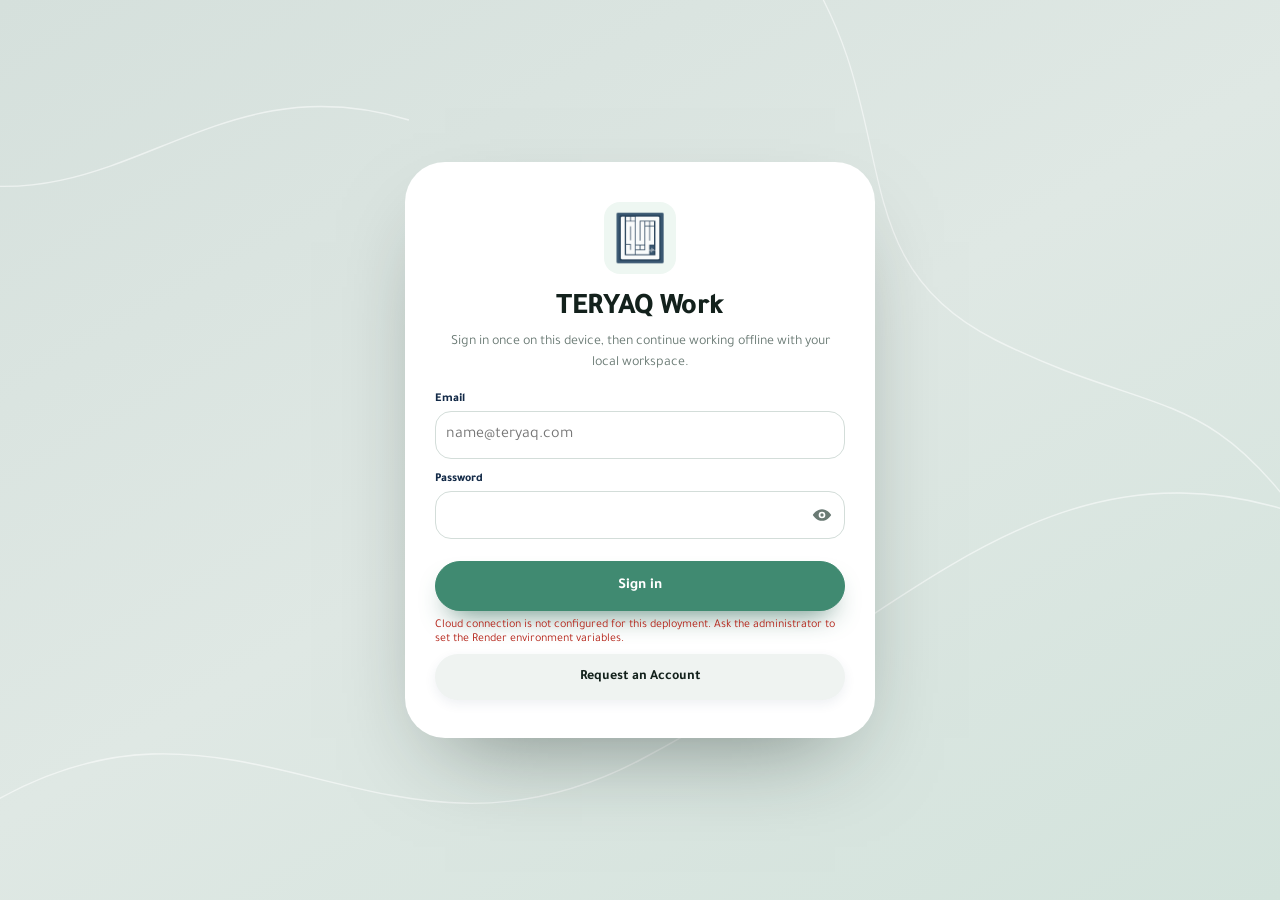
==== commit 63aff42c: "Add files via upload" ====
--- a/index.html
+++ b/index.html
@@ -1,28 +1,29 @@
 <!doctype html>
 <html lang="en" dir="ltr">
 <head>
+<meta name="robots" content="noindex, nofollow, noarchive">
   <meta charset="utf-8">
   <meta name="viewport" content="width=device-width,initial-scale=1,viewport-fit=cover">
   <meta name="theme-color" content="#408a71">
   <meta name="apple-mobile-web-app-capable" content="yes">
   <meta name="apple-mobile-web-app-status-bar-style" content="default">
-  <meta name="apple-mobile-web-app-title" content="TERYAQ Master Tool">
-  <title>TERYAQ Master Tool</title>
+  <meta name="apple-mobile-web-app-title" content="TERYAQ Work">
+  <title>TERYAQ Work</title>
   <link rel="manifest" href="manifest.webmanifest">
   <link rel="icon" href="icons/icon-192.png">
   <link rel="apple-touch-icon" href="icons/icon-192.png">
   <link rel="stylesheet" href="styles.v2.9.2.css">
-  <link rel="stylesheet" href="theme.v3.0.6.css">
-  <link rel="stylesheet" href="enhancements.v3.0.6.css">
+  <link rel="stylesheet" href="theme.v3.0.7.css">
+  <link rel="stylesheet" href="enhancements.v3.0.7.css">
   <script src="runtime-config.js"></script>
-  <script src="boot-config.v3.0.6.js"></script>
+  <script src="boot-config.v3.0.7.js"></script>
 </head>
 <body>
 <div class="auth-gate" id="authGate">
   <div class="auth-layout">
     <main class="auth-card" aria-labelledby="authTitle">
       <div class="auth-logo"><img src="icons/teryaq-mark.png" alt="TERYAQ logo"></div>
-      <h1 id="authTitle">TERYAQ Master Tool</h1>
+      <h1 id="authTitle">TERYAQ Work</h1>
       <p>Sign in once on this device, then continue working offline with your local workspace.</p>
       <div class="field"><label for="authEmail">Email</label><input id="authEmail" type="email" autocomplete="username" placeholder="name@teryaq.com"></div>
       <div class="field"><label for="authPassword">Password</label><div class="password-field"><input id="authPassword" type="password" autocomplete="current-password"><button class="password-toggle" id="authPasswordToggle" type="button" aria-label="Show password" aria-pressed="false" title="Show password"><span data-ui-icon="auth.password-show" aria-hidden="true"></span></button></div></div>
@@ -60,7 +61,7 @@
   <aside class="app-sidebar" id="appSidebar">
     <div class="sidebar-brand">
       <button class="brand-mark logo-mark" id="homeBtn" title="Dashboard"><img src="icons/teryaq-mark.png" alt="TERYAQ logo"></button>
-      <div class="sidebar-brand-copy"><strong>TERYAQ</strong><small>Master Tool · <span id="sidebarAppVersion">v3.0.6</span></small></div>
+      <div class="sidebar-brand-copy"><strong>TERYAQ</strong><small>مساحة عمل ترياق · <span id="sidebarAppVersion">v3.0.7</span></small></div>
       <button class="sidebar-collapse" id="sidebarCollapse" aria-label="Collapse sidebar" aria-expanded="true" title="Collapse sidebar"><span data-ui-icon="panel-close"></span></button>
       <button class="sidebar-close" id="sidebarClose" aria-label="Close menu"><span data-ui-icon="close"></span></button>
     </div>
@@ -82,7 +83,7 @@
     <div class="brand">
       <button class="mobile-menu" id="sidebarToggle" aria-label="Open menu"><span data-ui-icon="menu"></span></button>
       <button class="btn back-button hidden" id="backBtn" title="Back to documents"><span data-ui-icon="arrow-left"></span><span>Back</span></button>
-      <div class="brand-copy"><h1 id="docTitle">TERYAQ Master Tool</h1><small>Offline Scientific Authoring Workspace</small></div>
+      <div class="brand-copy"><h1 id="docTitle">TERYAQ Work</h1><small>Offline Scientific Authoring Workspace</small></div>
     </div>
     <div class="top-actions" id="homeActions">
       <label class="global-search"><span data-ui-icon="search"></span><input id="globalSearch" placeholder="Search documents…" aria-label="Search documents"></label>
@@ -158,9 +159,9 @@
                   </div>
                   <button class="btn" id="editorImportBtn"><span data-ui-icon="import"></span><span>Import</span></button>
                   <button class="btn" id="historyBtn" title="Recovery snapshots and earlier document states"><span data-ui-icon="history"></span><span>History / Versions</span></button>
-                  <button class="btn" id="openSubmissionBtn" type="button">Submission Forms</button>
                   <button class="btn" id="validateBtn"><span data-ui-icon="check-circle"></span><span>Validate</span></button>
                   <button class="btn" id="settingsBtnEditor"><span data-ui-icon="settings"></span><span>Settings & Sync</span></button>
+                  <button class="btn primary submit-work-editor" id="openSubmissionBtn" type="button"><span data-ui-icon="submissionForms"></span><span>Submit work / تسليم العمل</span></button>
                 </div>
               </div>
               <div class="control-group ribbon-panel" data-ribbon-panel="styles">
@@ -241,7 +242,7 @@
   <main>
     <section class="view active" id="homeView">
       <div class="portal-page">
-        <div class="hero dashboard-hero"><div class="hero-copy"><span class="eyebrow">Dashboard</span><h2>Welcome, <span id="welcomeEmail"></span></h2><p>Your scientific workspace is ready. Create, edit offline, and synchronize safely when the connection returns.</p><span class="version-badge">TERYAQ Master Tool <b id="appVersionBadge">v3.0.6</b></span></div><button class="btn primary new-document-btn" id="newDocumentBtn">+ New document</button></div>
+        <div class="hero dashboard-hero"><div class="hero-copy"><span class="eyebrow">Dashboard</span><h2>Welcome, <span id="welcomeEmail"></span></h2><p>Your scientific workspace is ready. Create, edit offline, and synchronize safely when the connection returns.</p><span class="version-badge">TERYAQ Work <b id="appVersionBadge">v3.0.7</b></span></div><button class="btn primary new-document-btn" id="newDocumentBtn">+ New document</button></div>
         <div class="stat-grid" id="dashboardStats"></div>
         <section class="portal-panel dashboard-updates-panel"><div class="section-head"><div><span class="eyebrow">WHAT'S NEW</span><h3>Updates & announcements</h3></div></div><div class="dashboard-updates" id="dashboardUpdates"></div></section>
         <div class="portal-grid two-thirds">
@@ -270,11 +271,10 @@
           <p id="guideIntro">Choose a task below, or search the guide.</p>
           <label class="guide-search" for="guideSearch"><span data-ui-icon="shared.search" aria-hidden="true"></span><input id="guideSearch" type="search" autocomplete="off" placeholder="Search documents, submissions, sync…"></label>
         </div>
+        <div class="guide-quick-heading"><h3 id="guideTaskHeading">Start with a task</h3></div><div class="guide-quick" id="guideQuickTasks"></div>
         <div class="guide-workspace" id="guideWorkspace">
           <nav class="guide-sections" id="guideSections" aria-label="Guide sections"></nav>
           <div class="guide-main">
-            <h3 id="guideTaskHeading">Start with a task</h3>
-            <div class="guide-quick" id="guideQuickTasks"></div>
             <section class="guide-feature" id="guideFeature" aria-live="polite"></section>
             <div class="guide-browse-heading"><h3 id="guideBrowseHeading">Browse the guide</h3><small id="guideResultCount"></small></div>
             <div class="guide-topic-list" id="guideLibrary"></div>
@@ -303,7 +303,7 @@
                 <div class="cover-title"><h2>Draft information</h2><span class="chip">Scientific Draft - Text Content</span></div>
                 <div class="cover-body">
                   <div class="meta-grid">
-                    <div class="field"><label>Author</label><div id="metaName" class="author-picker-host" aria-label="Authors"></div><small class="field-hint">Select one or more authors.</small></div><div class="field"><label>Category</label><select id="metaCategory"></select></div><div class="field"><label>Course</label><select id="metaCourse"></select></div><div class="field"><label>Version</label><select id="metaVersion"></select></div>
+                    <div class="field"><label>Author</label><div id="metaName" class="author-picker-host" aria-label="Authors"></div><small class="field-hint">Task Executor is filled automatically.</small></div><div class="field"><label>Category</label><select id="metaCategory"></select></div><div class="field"><label>Course</label><select id="metaCourse"></select></div><div class="field"><label>Version</label><select id="metaVersion"></select></div>
                     <div class="field"><label><span data-ui-icon="date"></span> Start date</label><input id="metaStart" type="date"></div><div class="field"><label><span data-ui-icon="date"></span> End date (optional)</label><input id="metaEnd" type="date" aria-describedby="endDateHelp"><small class="field-hint" id="endDateHelp">Filled with today’s date when you confirm an export, if left blank.</small></div>
                     <div class="field span-2"><label>Chapter</label><select id="metaChapter"></select><small class="field-hint">Only chapters belonging to the selected course are shown.</small></div>
                     <div class="field" style="grid-column:1/-1"><label>General notes</label><textarea id="metaNotes"></textarea></div>
@@ -338,7 +338,7 @@
           <section class="figure-upload-summary hidden" id="figureUploadSummary" aria-live="polite"></section>
           <details class="figure-guide"><summary>Instructions & Notes</summary><div class="inside"><p><b>Order 1:</b> only when the writer is certain there are no copyright issues and the style is suitable.</p><p><b>Order 3 defaults:</b> Tajawal/English; change skin color and gender when suitable; minor color change; preserve anatomy/histology exactly; alter only non-scientific visual features; remove logos/signatures/watermarks/unnecessary titles; white background; final image 1:1. Any exception or extra change must be stated in PROMPT → DETAILS.</p><p><b>Order 4:</b> clearly define the desired final output. <b>Order 5:</b> clearly describe what should be searched for.</p><p><b>Very important:</b> figure code contains only the figure number; title is mandatory; caption is optional.</p></div></details>
           <details class="figure-guide"><summary>Steps of Creation</summary><div class="inside"><ol><li>Choose a clear, high-quality figure matching Teryaq usage.</li><li>Add it to the Figure area.</li><li>Write the figure code.</li><li>Write a short title; use Caption for extra clarification.</li><li>Always record the source.</li><li>Choose the correct Order.</li><li>Write details in PROMPT → DETAILS.</li><li>Choose copyright status; use “I don't know” when uncertain.</li><li>Add any extra notes.</li></ol></div></details>
-          <section class="cover-card" style="width:100%"><div class="cover-title"><h2>Draft information</h2><span class="chip">Scientific Draft - Figures</span></div><div class="cover-body"><div class="meta-grid"><div class="field"><label>Author</label><div id="figMetaName" class="author-picker-host" aria-label="Authors"></div><small class="field-hint">Select one or more authors.</small></div><div class="field"><label>Category</label><select id="figMetaCategory"></select></div><div class="field"><label>Course</label><select id="figMetaCourse"></select></div><div class="field"><label>Version</label><select id="figMetaVersion"></select></div><div class="field span-2"><label>Chapter</label><select id="figMetaChapter"></select><small class="field-hint">Only chapters belonging to the selected course are shown.</small></div><div class="field" style="grid-column:1/-1"><label>General notes</label><textarea id="figMetaNotes"></textarea></div></div></div></section>
+          <section class="cover-card" style="width:100%"><div class="cover-title"><h2>Draft information</h2><span class="chip">Scientific Draft - Figures</span></div><div class="cover-body"><div class="meta-grid"><div class="field"><label>Author</label><div id="figMetaName" class="author-picker-host" aria-label="Authors"></div><small class="field-hint">Task Executor is filled automatically.</small></div><div class="field"><label>Category</label><select id="figMetaCategory"></select></div><div class="field"><label>Course</label><select id="figMetaCourse"></select></div><div class="field"><label>Version</label><select id="figMetaVersion"></select></div><div class="field span-2"><label>Chapter</label><select id="figMetaChapter"></select><small class="field-hint">Only chapters belonging to the selected course are shown.</small></div><div class="field" style="grid-column:1/-1"><label>General notes</label><textarea id="figMetaNotes"></textarea></div></div></div></section>
           <div class="figure-cards" id="figureCards"></div>
           <div style="text-align:center;padding:18px"><button class="btn primary" id="addFigureBtn">+ Add Figure</button></div>
         </div>
@@ -353,12 +353,13 @@
 <div class="modal hidden" id="modal"><div class="modal-card"><div style="display:flex;justify-content:flex-end"><button class="btn" id="closeModal">Close</button></div><div id="modalBody"></div></div></div>
 <div class="toast" id="toast"></div>
 <script src="vendor/jszip.min.js"></script>
-<script src="dialogs.v3.0.6.js"></script>
-<script src="platform.v3.0.6.js"></script>
-<script src="workflow.v3.0.6.js"></script>
-<script src="direction.v3.0.6.js"></script>
-<script src="guide.v3.0.6.js"></script>
-<script src="app.v3.0.6.js"></script>
-<script src="submissions.v3.0.6.js"></script>
+<script src="dialogs.v3.0.7.js"></script>
+<script src="platform.v3.0.7.js"></script>
+<script src="workflow.v3.0.7.js"></script>
+<script src="team-analytics.v3.0.7.js"></script>
+<script src="direction.v3.0.7.js"></script>
+<script src="guide.v3.0.7.js"></script>
+<script src="app.v3.0.7.js"></script>
+<script src="submissions.v3.0.7.js"></script>
 </body>
 </html>
--- a/theme.v3.0.7.css
+++ b/theme.v3.0.7.css
@@ -0,0 +1,587 @@
+/* =====================================================================
+   TERYAQ Master Tool — visual theme layer (v2.9.2 redesign)
+   ---------------------------------------------------------------------
+   Presentation only. Loaded after styles.v2.9.2.css. No JavaScript,
+   Supabase or data behaviour depends on this file.
+
+   Boundaries (by design):
+   • Screen only: rules are wrapped in @media screen, so printing and the
+     A4 PDF dialog keep their original styling.
+   • Exports (PDF / HTML / .ترياق) build their own CSS in JavaScript and
+     never read this file.
+   • Inside templates nothing changes: while a document is open
+     (.app-shell.editor-mode) every page rule here is switched off. Only
+     the sidebar and the top bar / editor toolbar take the new look; the
+     toolbar keeps its original sizes and layout.
+   • The UI uses its own font family name ("Tajawal UI") so the weights
+     added for the interface never change the font used inside templates.
+
+   Roll back: delete the <link> to this file in index.html.
+   ===================================================================== */
+@font-face{font-family:"Tajawal UI";src:url("fonts/Tajawal-ExtraLight.ttf") format("truetype");font-weight:200;font-style:normal;font-display:swap}
+@font-face{font-family:"Tajawal UI";src:url("fonts/Tajawal-Light.ttf") format("truetype");font-weight:300;font-style:normal;font-display:swap}
+@font-face{font-family:"Tajawal UI";src:url("fonts/Tajawal-Regular.ttf") format("truetype");font-weight:400;font-style:normal;font-display:swap}
+@font-face{font-family:"Tajawal UI";src:url("fonts/Tajawal-Medium.ttf") format("truetype");font-weight:500 600;font-style:normal;font-display:swap}
+@font-face{font-family:"Tajawal UI";src:url("fonts/Tajawal-Bold.ttf") format("truetype");font-weight:700;font-style:normal;font-display:swap}
+@font-face{font-family:"Tajawal UI";src:url("fonts/Tajawal-ExtraBold.ttf") format("truetype");font-weight:800;font-style:normal;font-display:swap}
+@font-face{font-family:"Tajawal UI";src:url("fonts/Tajawal-Black.ttf") format("truetype");font-weight:900;font-style:normal;font-display:swap}
+:root{
+  --tq-illus-text:url("data:image/svg+xml,%3Csvg xmlns='http://www.w3.org/2000/svg' viewBox='0 0 180 120' fill='none' stroke='%2316251f' stroke-width='2.2' stroke-linecap='round' stroke-linejoin='round'%3E%0A%3Crect x='46' y='14' width='74' height='94' rx='8' fill='%23ffffff'/%3E%0A%3Cpath d='M120 32 102 14' /%3E%0A%3Crect x='56' y='28' width='40' height='8' rx='3' fill='%23408a71' stroke='none'/%3E%0A%3Cpath d='M56 46h52M56 55h52M56 64h40M56 76h52M56 85h30'/%3E%0A%3Crect x='112' y='58' width='12' height='44' rx='3' transform='rotate%2832 118 80%29' fill='%23d7ebe2'/%3E%0A%3Cpath d='m130 96 4 7-8-2'/%3E%0A%3Ccircle cx='36' cy='30' r='4' fill='%23408a71' stroke='none'/%3E%3Cpath d='M140 22h10M145 17v10'/%3E%0A%3C/svg%3E");
+  --tq-illus-figures:url("data:image/svg+xml,%3Csvg xmlns='http://www.w3.org/2000/svg' viewBox='0 0 180 120' fill='none' stroke='%2316251f' stroke-width='2.2' stroke-linecap='round' stroke-linejoin='round'%3E%0A%3Crect x='58' y='16' width='80' height='62' rx='8' fill='%23d7ebe2' transform='rotate%288 98 47%29'/%3E%0A%3Crect x='40' y='30' width='84' height='66' rx='8' fill='%23ffffff'/%3E%0A%3Ccircle cx='62' cy='50' r='7' fill='%23408a71' stroke='none'/%3E%0A%3Cpath d='m46 88 24-24 16 14 12-10 22 20'/%3E%0A%3Cpath d='M50 104h28' /%3E%3Ccircle cx='150' cy='26' r='4' fill='%23408a71' stroke='none'/%3E%3Cpath d='M24 64h10M29 59v10'/%3E%0A%3C/svg%3E");
+  --tq-illus-script:url("data:image/svg+xml,%3Csvg xmlns='http://www.w3.org/2000/svg' viewBox='0 0 180 120' fill='none' stroke='%2316251f' stroke-width='2.2' stroke-linecap='round' stroke-linejoin='round'%3E%0A%3Crect x='34' y='18' width='96' height='66' rx='9' fill='%23ffffff'/%3E%0A%3Cpath d='M46 34h50M46 44h62M46 54h44' /%3E%3Crect x='44' y='62' width='76' height='10' rx='5' fill='%23d7ebe2' stroke='none'/%3E%0A%3Cpath d='M70 84v14M94 84v14M60 100h44'/%3E%0A%3Ccircle cx='146' cy='54' r='14' fill='%23408a71' stroke='none'/%3E%3Cpath d='m142 47 10 7-10 7z' fill='%23ffffff' stroke='%23ffffff'/%3E%0A%3Cpath d='M150 22h10M155 17v10'/%3E%0A%3C/svg%3E");
+  --tq-illus-help:url("data:image/svg+xml,%3Csvg xmlns='http://www.w3.org/2000/svg' viewBox='0 0 200 130' fill='none' stroke='%23ffffff' stroke-width='2.4' stroke-linecap='round' stroke-linejoin='round'%3E%0A%3Cpath d='M100 30c-14-10-36-12-58-6v76c22-6 44-4 58 6 14-10 36-12 58-6V24c-22-6-44-4-58 6z' fill='rgba%28255,255,255,.12%29'/%3E%0A%3Cpath d='M100 30v76'/%3E%0A%3Cpath d='M52 62h14l6-12 8 26 6-14h10' stroke='%23bfe4d4'/%3E%0A%3Cpath d='M114 48h30M114 60h30M114 72h22'/%3E%0A%3Ccircle cx='34' cy='22' r='4' fill='%23ffffff' stroke='none'/%3E%3Cpath d='M168 14v12M162 20h12'/%3E%0A%3Ccircle cx='176' cy='96' r='3' fill='%23bfe4d4' stroke='none'/%3E%0A%3C/svg%3E");
+  --tq-lines:url("data:image/svg+xml,%3Csvg xmlns='http://www.w3.org/2000/svg' viewBox='0 0 1440 900' preserveAspectRatio='none' fill='none' stroke='white' stroke-opacity='.55' stroke-width='1.4'%3E%0A%3Cpath d='M-40 820C260 640 420 900 720 760S1180 420 1480 520'/%3E%0A%3Cpath d='M900 -40c120 160 40 300 220 380s240 40 360 200'/%3E%0A%3Cpath d='M-60 180c200 40 300-120 520-60'/%3E%0A%3C/svg%3E");
+}
+
+@media screen{
+/* ===================== 1. Tokens ===================== */
+.app-shell:not(.editor-mode),
+.app-frame>.topbar,
+.app-sidebar,
+.auth-gate,
+.account-request-modal,
+#modal,
+.validation-panel,
+.toast,
+.workflow-modal-backdrop,
+.sidebar-scrim{--tq-green:#408a71;--tq-green-600:#377b64;--tq-green-700:#2b6553;--tq-green-800:#1f4d3f;--tq-green-300:#8cc4ae;--tq-green-200:#bfe0d2;--tq-green-100:#dcefe6;--tq-green-50:#eef7f2;
+  --tq-ink:#13211c;--tq-ink-2:#24352f;--tq-text:#2a3a34;--tq-muted:#6a7a74;--tq-faint:#97a49f;
+  --tq-line:#e6ecea;--tq-line-strong:#d3ddd9;
+  --tq-board:#f6f8f7;--tq-card:#fff;--tq-tint:#eff3f1;
+  --tq-slate:#3d5a74;--tq-slate-50:#e9eff6;
+  --tq-amber:#93600e;--tq-amber-50:#fcf1db;--tq-red:#c0392b;--tq-red-50:#fdebe8;
+  --tq-blue:#2f63a8;--tq-blue-50:#e8f0fb;--tq-violet:#5b4fa0;--tq-violet-50:#eeecf9;
+  --tq-r-sm:12px;--tq-r:18px;--tq-r-lg:28px;--tq-r-xl:36px;--tq-pill:999px;
+  --tq-shadow:0 1px 2px rgba(19,33,28,.04),0 18px 40px -26px rgba(19,33,28,.22);
+  --tq-shadow-lift:0 2px 6px rgba(19,33,28,.05),0 28px 56px -26px rgba(19,33,28,.32);
+  --tq-shadow-pop:0 30px 70px -28px rgba(19,33,28,.42),0 2px 8px rgba(19,33,28,.06);
+  --tq-focus:0 0 0 3px rgba(64,138,113,.32);
+  --brand:var(--tq-green);--brand-dark:var(--tq-green-700);--brand-soft:var(--tq-green-50);--brand-secondary:var(--tq-muted);
+  --navy:var(--tq-ink);--navy-soft:var(--tq-muted);--indigo:var(--tq-slate);
+  --ink:var(--tq-ink);--muted:var(--tq-muted);--line:var(--tq-line);--panel:var(--tq-tint);--bg:transparent;
+  --gold:#a8792a;--shadow:var(--tq-shadow);}
+.app-frame>.topbar .table-outline-panel{--brand:#294261;--brand-dark:#203b5b;--brand-soft:#f6f1eb;--navy:#142b48;--ink:#142b48;--muted:#65758a;
+  --line:#e4dbcf;--panel:#f7f3ee;--bg:#faf8f4;--indigo:#71808a;--gold:#bd902d;--shadow:0 8px 28px rgba(41,66,97,.07);
+  font-family:"Tajawal",Arial,sans-serif;}
+/* ===================== 2. Canvas + board ===================== */
+html:not(:has(.app-shell.editor-mode)){background:var(--tq-lines) center/cover no-repeat fixed,linear-gradient(150deg,#d5e0dc 0%,#dfe8e4 50%,#d3e3dc 100%) fixed!important;background-color:#d9e3df!important;min-height:100%}
+body:not(:has(.app-shell.editor-mode)),
+.app-shell:not(.editor-mode){background:transparent!important}
+body:not(:has(.app-shell.editor-mode))::before{content:"";position:fixed;z-index:0;pointer-events:none;
+  inset:12px 12px 12px 128px;border-radius:44px;background:#f6f8f7;
+  box-shadow:0 1px 0 rgba(255,255,255,.9) inset,0 40px 90px -40px rgba(19,33,28,.35)}
+body:not(:has(.app-shell.editor-mode)) .app-shell{position:relative;z-index:1}
+.app-shell:not(.editor-mode) .app-frame{padding-inline-end:34px!important;padding-top:26px!important}
+@media (max-width:820px){body:not(:has(.app-shell.editor-mode))::before{inset:0;border-radius:0}
+.app-shell:not(.editor-mode) .app-frame{padding-inline-end:0!important;padding-top:8px!important}}
+.app-shell:not(.editor-mode),
+.app-sidebar,
+.auth-gate,
+.account-request-modal,
+#modal,
+.validation-panel,
+.toast,
+.workflow-modal-backdrop{font-family:"Tajawal UI","Tajawal",Arial,sans-serif}
+.app-shell.editor-mode .app-frame>.topbar{font-family:"Tajawal",Arial,sans-serif}
+::selection{background:rgba(64,138,113,.24)}
+/* ===================== 3. Type ===================== */
+.app-shell:not(.editor-mode) h1,
+.app-shell:not(.editor-mode) h2,
+.app-shell:not(.editor-mode) h3,
+.app-shell:not(.editor-mode) h4{color:var(--tq-ink)}
+.app-shell:not(.editor-mode) .muted,
+.app-shell:not(.editor-mode) .hint,
+.app-shell:not(.editor-mode) small.field-hint{color:var(--tq-muted)}
+.app-shell:not(.editor-mode) a{color:var(--tq-green-700)}
+.app-shell:not(.editor-mode) :focus-visible{outline:none;box-shadow:var(--tq-focus)!important}
+.app-shell:not(.editor-mode) .eyebrow,
+.app-shell:not(.editor-mode) .guide-kicker{display:inline-flex!important;align-items:center;gap:7px;color:var(--tq-green-700)!important;font-size:11.5px!important;font-weight:800!important;letter-spacing:.08em!important;margin-bottom:6px!important;background:none!important;border:0!important;padding:0!important}
+.app-shell:not(.editor-mode) .eyebrow::before,
+.app-shell:not(.editor-mode) .guide-kicker::before{content:"";width:7px;height:7px;border-radius:50%;background:var(--tq-green);box-shadow:0 0 0 3px var(--tq-green-100)}
+/* ===================== 4. Buttons & controls ===================== */
+.app-shell:not(.editor-mode) .btn,
+.app-shell:not(.editor-mode) .app-frame>.topbar .btn:not(.table-outline-panel *){border-radius:var(--tq-pill)!important;border-color:transparent!important;background:var(--tq-tint);color:var(--tq-ink);box-shadow:none;transition:background .15s,color .15s,box-shadow .15s,transform .1s}
+.app-shell:not(.editor-mode) .btn:hover:not(:disabled),
+.app-shell:not(.editor-mode) .app-frame>.topbar .btn:hover:not(:disabled):not(.table-outline-panel *){background:#e3eae7}
+.app-shell:not(.editor-mode) .btn:active:not(:disabled),
+.app-shell:not(.editor-mode) .app-frame>.topbar .btn:active:not(:disabled):not(.table-outline-panel *){transform:translateY(1px)}
+.app-shell:not(.editor-mode) .btn.primary,
+.app-shell:not(.editor-mode) .app-frame>.topbar .btn.primary:not(.table-outline-panel *){background:var(--tq-green)!important;color:#fff!important;box-shadow:0 12px 24px -14px rgba(43,101,83,.9)!important}
+.app-shell:not(.editor-mode) .btn.primary:hover:not(:disabled),
+.app-shell:not(.editor-mode) .app-frame>.topbar .btn.primary:hover:not(:disabled):not(.table-outline-panel *){background:var(--tq-green-600)!important}
+.app-shell:not(.editor-mode) .btn.primary .ui-custom-icon,
+.app-shell:not(.editor-mode) .app-frame>.topbar .btn.primary .ui-custom-icon:not(.table-outline-panel *){color:#fff}
+.app-shell:not(.editor-mode) .btn.danger,
+.app-shell:not(.editor-mode) .app-frame>.topbar .btn.danger:not(.table-outline-panel *){color:var(--tq-red)!important;background:var(--tq-red-50)!important}
+.app-shell:not(.editor-mode) .btn.danger:hover:not(:disabled),
+.app-shell:not(.editor-mode) .app-frame>.topbar .btn.danger:hover:not(:disabled):not(.table-outline-panel *){background:#fbd9d3!important}
+.app-shell:not(.editor-mode) .btn:disabled,
+.app-shell:not(.editor-mode) .app-frame>.topbar .btn:disabled:not(.table-outline-panel *){opacity:.45;cursor:not-allowed}
+.app-shell:not(.editor-mode) .btn:focus-visible,
+.app-shell:not(.editor-mode) .app-frame>.topbar .btn:focus-visible:not(.table-outline-panel *){outline:none;box-shadow:var(--tq-focus)!important}
+.app-shell:not(.editor-mode) input:not([type=checkbox]):not([type=radio]):not([type=range]):not([type=file]),
+.app-shell:not(.editor-mode) .app-frame>.topbar input:not([type=checkbox]):not([type=radio]):not([type=range]):not([type=file]):not(.table-outline-panel *),
+.app-shell:not(.editor-mode) select,
+.app-shell:not(.editor-mode) .app-frame>.topbar select:not(.table-outline-panel *),
+.app-shell:not(.editor-mode) textarea,
+.app-shell:not(.editor-mode) .app-frame>.topbar textarea:not(.table-outline-panel *){border-color:var(--tq-line-strong);border-radius:14px;background-color:#fff;color:var(--tq-ink);transition:border-color .15s,box-shadow .15s}
+.app-shell:not(.editor-mode) input:not([type=checkbox]):not([type=radio]):not([type=range]):not([type=file]):focus,
+.app-shell:not(.editor-mode) .app-frame>.topbar input:not([type=checkbox]):not([type=radio]):not([type=range]):not([type=file]):focus:not(.table-outline-panel *),
+.app-shell:not(.editor-mode) select:focus,
+.app-shell:not(.editor-mode) .app-frame>.topbar select:focus:not(.table-outline-panel *),
+.app-shell:not(.editor-mode) textarea:focus,
+.app-shell:not(.editor-mode) .app-frame>.topbar textarea:focus:not(.table-outline-panel *){border-color:var(--tq-green)!important;box-shadow:var(--tq-focus)!important;outline:none}
+.app-shell:not(.editor-mode) input::placeholder,
+.app-shell:not(.editor-mode) .app-frame>.topbar input:not(.table-outline-panel *)::placeholder,
+.app-shell:not(.editor-mode) textarea::placeholder,
+.app-shell:not(.editor-mode) .app-frame>.topbar textarea:not(.table-outline-panel *)::placeholder{color:var(--tq-faint)}
+.app-shell:not(.editor-mode) input[type=checkbox],
+.app-shell:not(.editor-mode) .app-frame>.topbar input[type=checkbox]:not(.table-outline-panel *),
+.app-shell:not(.editor-mode) input[type=radio],
+.app-shell:not(.editor-mode) .app-frame>.topbar input[type=radio]:not(.table-outline-panel *),
+.app-shell:not(.editor-mode) input[type=range],
+.app-shell:not(.editor-mode) .app-frame>.topbar input[type=range]:not(.table-outline-panel *){accent-color:var(--tq-green)}
+.app-shell:not(.editor-mode) input:not([type=checkbox]):not([type=radio]):not([type=range]):not([type=file]),
+.app-shell:not(.editor-mode) select,
+.app-shell:not(.editor-mode) textarea{border:1.5px solid var(--tq-line-strong)}
+.app-shell:not(.editor-mode) input:not([type=checkbox]):not([type=radio]):not([type=range]):not([type=file]),
+.app-shell:not(.editor-mode) select{min-height:46px}
+.app-shell:not(.editor-mode) input:not([type=checkbox]):not([type=radio]):not([type=range]):not([type=file]):hover,
+.app-shell:not(.editor-mode) select:hover,
+.app-shell:not(.editor-mode) textarea:hover{border-color:#b9c8c2}
+.app-shell:not(.editor-mode) input:disabled,
+.app-shell:not(.editor-mode) select:disabled,
+.app-shell:not(.editor-mode) textarea:disabled{background-color:var(--tq-tint);color:var(--tq-faint)}
+.app-shell:not(.editor-mode) select:not([multiple]){appearance:none;-webkit-appearance:none;padding-inline-end:40px!important;padding-inline-start:16px;
+  background-image:url("data:image/svg+xml,%3Csvg xmlns='http://www.w3.org/2000/svg' width='12' height='12' viewBox='0 0 24 24' fill='none' stroke='%2313211c' stroke-width='2.6' stroke-linecap='round' stroke-linejoin='round'%3E%3Cpath d='m6 9 6 6 6-6'/%3E%3C/svg%3E");
+  background-repeat:no-repeat;background-position:right 16px center;background-size:12px}
+.app-shell:not(.editor-mode) select:not([multiple]):dir(rtl){background-position:left 16px center}
+.app-shell:not(.editor-mode) .field label{color:var(--tq-ink-2);font-weight:700}
+.app-shell:not(.editor-mode) .btn{min-height:42px;padding-inline:20px;font-weight:700}
+.app-shell:not(.editor-mode) .btn.small{min-height:34px;padding-inline:14px;font-size:12.5px}
+.app-shell:not(.editor-mode) .text-button{color:var(--tq-green-700)!important;font-weight:800!important;border-radius:var(--tq-pill);padding:8px 14px!important;background:var(--tq-green-50)!important;border:0!important}
+.app-shell:not(.editor-mode) .text-button:hover{background:var(--tq-green)!important;color:#fff!important}
+/* ===================== 5. Sidebar — solid TERYAQ green ===================== */
+.app-shell .app-sidebar{background:linear-gradient(180deg,#4a957b 0%,#3c8369 55%,#33725c 100%)!important;border:0!important;border-radius:36px!important;box-shadow:0 30px 60px -28px rgba(31,77,63,.75),inset 0 1px 0 rgba(255,255,255,.18)!important;color:#fff}
+.app-shell .sidebar-brand{border-bottom:1px solid rgba(255,255,255,.16)!important;padding-bottom:14px!important}
+.app-shell .sidebar-brand .brand-mark.logo-mark{background:#fff!important;border:0!important;border-radius:14px!important;padding:4px;box-shadow:0 8px 18px -8px rgba(0,0,0,.35)}
+.app-shell .sidebar-brand .brand-mark.logo-mark img{filter:none!important}
+.app-shell .sidebar-brand strong{color:#fff!important;letter-spacing:.1em;font-weight:800!important}
+.app-shell .sidebar-brand small,
+.app-shell .sidebar-brand small span{color:rgba(255,255,255,.7)!important}
+.app-shell .sidebar-collapse,
+.app-shell .sidebar-close{background:rgba(255,255,255,.14)!important;border:0!important;color:#fff!important;border-radius:12px!important}
+.app-shell .sidebar-collapse .ui-custom-icon,
+.app-shell .sidebar-close .ui-custom-icon{color:#fff!important}
+.app-shell .sidebar-collapse:hover,
+.app-shell .sidebar-close:hover{background:rgba(255,255,255,.24)!important}
+.app-shell .sidebar-nav{gap:4px!important}
+.app-shell .sidebar-link{color:rgba(255,255,255,.86)!important;font-weight:600!important;font-size:13.5px!important;border-radius:16px!important;min-height:44px!important;transition:background .15s,color .15s}
+.app-shell .sidebar-link .nav-icon{width:34px!important;height:34px!important;display:grid!important;place-items:center;border-radius:12px;flex:none}
+.app-shell .sidebar-link .nav-icon,
+.app-shell .sidebar-link .nav-icon .ui-custom-icon{color:#fff!important}
+.app-shell .sidebar-link:hover{background:rgba(255,255,255,.12)!important;color:#fff!important}
+.app-shell .sidebar-link.active,
+.app-shell .app-sidebar .sidebar-link.active:hover{background:#fff!important;color:var(--tq-green-800)!important;font-weight:800!important;box-shadow:0 14px 28px -16px rgba(0,0,0,.45)!important}
+.app-shell .sidebar-link.active .nav-icon{background:var(--tq-green-50)}
+.app-shell .sidebar-link .nav-label{color:inherit!important}
+.app-shell .sidebar-link .nav-icon .ui-custom-icon{width:20px!important;height:20px!important;margin:0!important}
+.app-shell .sidebar-link.active .nav-icon,
+.app-shell .sidebar-link.active .nav-icon .ui-custom-icon{color:var(--tq-green)!important}
+.app-shell .sidebar-link:focus-visible{outline:none;box-shadow:0 0 0 3px rgba(255,255,255,.55)!important}
+/* ===================== 6. Top bar ===================== */
+.app-shell:not(.editor-mode) .app-frame>.topbar{background:transparent!important;border:0!important;box-shadow:none!important;-webkit-backdrop-filter:none;backdrop-filter:none;padding-inline:0!important;min-height:64px}
+.app-shell.editor-mode .app-frame>.topbar{background:#fff!important;border-color:#e6ecea!important;border-radius:28px!important;box-shadow:0 18px 40px -30px rgba(19,33,28,.4)!important}
+.app-shell:not(.editor-mode) .app-frame>.topbar .brand-copy h1:not(.table-outline-panel *){color:var(--tq-ink)!important;font-weight:800!important;letter-spacing:-.01em}
+.app-shell:not(.editor-mode) .app-frame>.topbar .brand-copy small:not(.table-outline-panel *){color:var(--tq-muted)!important}
+.app-shell:not(.editor-mode) .app-frame>.topbar .global-search:not(.table-outline-panel *){background:#fff!important;border:1.5px solid var(--tq-line)!important;border-radius:var(--tq-pill)!important;padding-inline:18px!important;min-height:46px;box-shadow:var(--tq-shadow)}
+.app-shell:not(.editor-mode) .app-frame>.topbar .global-search:focus-within:not(.table-outline-panel *){border-color:var(--tq-green)!important;box-shadow:var(--tq-focus)}
+.app-shell:not(.editor-mode) .app-frame>.topbar .global-search input:not(.table-outline-panel *){border:0!important;box-shadow:none!important;background:transparent!important}
+.app-shell:not(.editor-mode) .app-frame>.topbar .global-search .ui-custom-icon:not(.table-outline-panel *){color:var(--tq-muted)}
+.app-shell:not(.editor-mode) .app-frame>.topbar .status-cluster:not(.table-outline-panel *){background:transparent!important;border:0!important;box-shadow:none!important}
+.app-shell:not(.editor-mode) .app-frame>.topbar .sync-status:not(.table-outline-panel *),
+.app-shell:not(.editor-mode) .app-frame>.topbar .save-status:not(.table-outline-panel *){border-radius:var(--tq-pill)!important}
+.app-shell:not(.editor-mode) .app-frame>.topbar .sync-status:not(.pending):not(.error):not(.table-outline-panel *){background:var(--tq-green-50)!important;border:0!important;color:var(--tq-green-700)!important}
+.app-shell:not(.editor-mode) .app-frame>.topbar .sync-status.pending:not(.table-outline-panel *){background:var(--tq-amber-50)!important;color:var(--tq-amber)!important;border:0!important}
+.app-shell:not(.editor-mode) .app-frame>.topbar .sync-status.error:not(.table-outline-panel *){background:var(--tq-red-50)!important;color:var(--tq-red)!important;border:0!important}
+.app-shell:not(.editor-mode) .app-frame>.topbar .action-cluster .btn:not(.primary):not(.table-outline-panel *),
+.app-shell:not(.editor-mode) .app-frame>.topbar .topbar-icon-button:not(.table-outline-panel *),
+.app-shell:not(.editor-mode) .app-frame>.topbar .profile-menu-button:not(.table-outline-panel *){background:#fff!important;border:0!important;color:var(--tq-ink)!important;box-shadow:var(--tq-shadow)!important}
+.app-shell:not(.editor-mode) .app-frame>.topbar #syncBtn:not(.table-outline-panel *){background:var(--tq-ink)!important;box-shadow:0 14px 26px -14px rgba(19,33,28,.8)!important}
+.app-shell:not(.editor-mode) .app-frame>.topbar #syncBtn:hover:not(.table-outline-panel *){background:#000!important}
+.app-shell:not(.editor-mode) .app-frame>.topbar .topbar-icon-button:not(.table-outline-panel *),
+.app-shell:not(.editor-mode) .app-frame>.topbar .profile-menu-button:not(.table-outline-panel *){border-radius:var(--tq-pill)!important}
+.app-shell:not(.editor-mode) .app-frame>.topbar .topbar-icon-button:hover:not(.table-outline-panel *),
+.app-shell:not(.editor-mode) .app-frame>.topbar .profile-menu-button:hover:not(.table-outline-panel *),
+.app-shell:not(.editor-mode) .app-frame>.topbar .action-cluster .btn:not(.primary):hover:not(.table-outline-panel *){background:var(--tq-green-50)!important}
+.app-shell:not(.editor-mode) .app-frame>.topbar .topbar-icon-button .ui-custom-icon:not(.table-outline-panel *){width:20px!important;height:20px!important}
+.app-shell:not(.editor-mode) .app-frame>.topbar .profile-menu-button img:not(.table-outline-panel *){border-radius:50%;background:var(--tq-green-50)!important}
+.app-shell:not(.editor-mode) .app-frame>.topbar .notification-badge:not(.table-outline-panel *){background:var(--tq-red)!important;color:#fff!important;box-shadow:0 0 0 2px #fff}
+.app-shell:not(.editor-mode) .app-frame>.topbar .topbar-popover:not(.table-outline-panel *){background:#fff!important;border:0!important;border-radius:24px!important;box-shadow:var(--tq-shadow-pop)!important}
+.app-shell:not(.editor-mode) .app-frame>.topbar .profile-popover button:not(.table-outline-panel *){border-radius:14px!important;color:var(--tq-text)}
+.app-shell:not(.editor-mode) .app-frame>.topbar .profile-popover button:hover:not(.table-outline-panel *){background:var(--tq-green-50)!important;color:var(--tq-ink)!important}
+.app-shell:not(.editor-mode) .app-frame>.topbar .profile-popover hr:not(.table-outline-panel *){border-color:var(--tq-line)}
+.app-shell:not(.editor-mode) .app-frame>.topbar .danger-menu-item:not(.table-outline-panel *),
+.app-shell:not(.editor-mode) .app-frame>.topbar .danger-menu-item .ui-custom-icon:not(.table-outline-panel *){color:var(--tq-red)!important}
+.app-shell:not(.editor-mode) .app-frame>.topbar .update-item.unread:not(.table-outline-panel *),
+.app-shell:not(.editor-mode) .app-frame>.topbar .update-item:is(button):hover:not(.table-outline-panel *){background:var(--tq-green-50)!important}
+.app-shell:not(.editor-mode) .app-frame>.topbar .update-dot:not(.table-outline-panel *){background:var(--tq-green)!important}
+.app-shell:not(.editor-mode) .app-frame>.topbar .back-button:not(.table-outline-panel *){background:var(--tq-ink)!important;border-color:var(--tq-ink)!important;color:#fff!important;border-radius:var(--tq-pill)!important}
+.app-shell:not(.editor-mode) .app-frame>.topbar .back-button:hover:not(.table-outline-panel *){background:#000!important}
+/* ===== Editor top bar + toolbar: colour / radius / shadow only — no size, border-width or font changes ===== */
+.app-shell.editor-mode .app-frame>.topbar .btn:not(.table-outline-panel *){border-radius:999px!important;box-shadow:none!important}
+.app-shell.editor-mode .app-frame>.topbar .btn:not(.primary):not(.danger):not(.table-outline-panel *){background:#fff!important;border-color:#dfe7e3!important;color:#13211c!important}
+.app-shell.editor-mode .app-frame>.topbar .btn:not(.primary):not(.danger):hover:not(:disabled):not(.table-outline-panel *){background:#eef7f2!important;border-color:#bfe0d2!important}
+.app-shell.editor-mode .app-frame>.topbar .btn.primary:not(.table-outline-panel *){background:#408a71!important;border-color:#408a71!important;color:#fff!important}
+.app-shell.editor-mode .app-frame>.topbar .btn.primary:hover:not(:disabled):not(.table-outline-panel *){background:#377b64!important;border-color:#377b64!important}
+.app-shell.editor-mode .app-frame>.topbar .btn.primary .ui-custom-icon:not(.table-outline-panel *){color:#fff!important}
+.app-shell.editor-mode .app-frame>.topbar .btn.danger:not(.table-outline-panel *){color:#c0392b!important;border-color:#f3cfc9!important;background:#fff!important}
+.app-shell.editor-mode .app-frame>.topbar .btn:focus-visible:not(.table-outline-panel *){outline:none;box-shadow:0 0 0 3px rgba(64,138,113,.32)!important}
+.app-shell.editor-mode .app-frame>.topbar .btn.back-button.back-button:not(.table-outline-panel *){background:#13211c!important;border-color:#13211c!important;color:#fff!important}
+.app-shell.editor-mode .app-frame>.topbar .btn.back-button.back-button:hover:not(.table-outline-panel *){background:#000!important;border-color:#000!important}
+.app-shell.editor-mode .app-frame>.topbar .back-button .ui-custom-icon:not(.table-outline-panel *){color:#fff!important}
+.app-shell.editor-mode .app-frame>.topbar .sync-status:not(.pending):not(.error):not(.table-outline-panel *){background:#eef7f2!important;border-color:#dcefe6!important;color:#2b6553!important}
+.app-shell.editor-mode .app-frame>.topbar .sync-status.pending:not(.table-outline-panel *){background:#fcf1db!important;color:#93600e!important;border-color:#f1dcb3!important}
+.app-shell.editor-mode .app-frame>.topbar .sync-status.error:not(.table-outline-panel *){background:#fdebe8!important;color:#c0392b!important;border-color:#f3c7c1!important}
+.app-shell.editor-mode .app-frame>.topbar .save-status:not(.table-outline-panel *){color:#6a7a74!important}
+.app-shell.editor-mode .app-frame>.topbar .status-cluster:not(.table-outline-panel *){background:#f6f8f7!important;border-color:#e6ecea!important}
+.app-shell.editor-mode .app-frame>.topbar .topbar-icon-button:not(.table-outline-panel *),
+.app-shell.editor-mode .app-frame>.topbar .profile-menu-button:not(.table-outline-panel *){background:#fff!important;border-color:#e6ecea!important;color:#13211c!important}
+.app-shell.editor-mode .app-frame>.topbar .topbar-icon-button:hover:not(.table-outline-panel *),
+.app-shell.editor-mode .app-frame>.topbar .profile-menu-button:hover:not(.table-outline-panel *){background:#eef7f2!important}
+.app-shell.editor-mode .app-frame>.topbar .notification-badge:not(.table-outline-panel *){background:#c0392b!important;color:#fff!important}
+.app-shell.editor-mode .app-frame>.topbar .topbar-popover:not(.table-outline-panel *){border-color:#e6ecea!important;border-radius:22px!important;box-shadow:0 30px 70px -28px rgba(19,33,28,.42),0 2px 8px rgba(19,33,28,.06)!important}
+.app-shell.editor-mode .app-frame>.topbar .profile-popover button:hover:not(.table-outline-panel *){background:#eef7f2!important}
+.app-shell.editor-mode .app-frame>.topbar .danger-menu-item:not(.table-outline-panel *),
+.app-shell.editor-mode .app-frame>.topbar .danger-menu-item .ui-custom-icon:not(.table-outline-panel *){color:#c0392b!important}
+.app-shell.editor-mode .app-frame>.topbar .update-item.unread:not(.table-outline-panel *),
+.app-shell.editor-mode .app-frame>.topbar .update-item:is(button):hover:not(.table-outline-panel *){background:#eef7f2!important}
+.app-shell.editor-mode .app-frame>.topbar .update-dot:not(.table-outline-panel *){background:#408a71!important}
+.app-shell.editor-mode .app-frame>.topbar .editor-ribbon-tabs:not(.table-outline-panel *){background:#fff!important;border-bottom-color:#e6ecea!important}
+.app-shell.editor-mode .app-frame>.topbar .editor-ribbon-tab:not(.table-outline-panel *){color:#6a7a74!important}
+.app-shell.editor-mode .app-frame>.topbar .editor-ribbon-tab:hover:not(:disabled):not(.table-outline-panel *){color:#13211c!important;background:#eef7f2!important}
+.app-shell.editor-mode .app-frame>.topbar .editor-ribbon-tab.active:not(.table-outline-panel *){color:#2b6553!important;border-bottom-color:#408a71!important}
+.app-shell.editor-mode .app-frame>.topbar .left-panel-inner:not(.table-outline-panel *){background:#fff!important}
+.app-shell.editor-mode .app-frame>.topbar .control-body .btn[aria-pressed="true"]:not(.primary):not(.table-outline-panel *){background:#13211c!important;border-color:#13211c!important;color:#fff!important}
+.app-shell.editor-mode .app-frame>.topbar .control-body .btn.direction-button[aria-pressed="true"]:not(.table-outline-panel *),
+.app-shell.editor-mode .app-frame>.topbar .control-body .btn.script-align-button[aria-pressed="true"]:not(.table-outline-panel *){background:#eef7f2!important;border-color:#408a71!important;color:#2b6553!important}
+.app-shell.editor-mode .app-frame>.topbar .export-menu-panel:not(.table-outline-panel *){background:#fff!important;border-color:#e6ecea!important;border-radius:22px!important;box-shadow:0 30px 70px -28px rgba(19,33,28,.42),0 2px 8px rgba(19,33,28,.06)!important}
+.app-shell.editor-mode .app-frame>.topbar .export-menu-panel button:hover:not(.table-outline-panel *){background:#eef7f2!important}
+.app-shell.editor-mode .app-frame>.topbar .export-option-icon:not(.table-outline-panel *){color:#2b6553!important}
+.app-shell.editor-mode .app-frame>.topbar select:not(.table-outline-panel *){border-radius:10px}
+.app-shell.editor-mode .app-frame>.topbar input[type=checkbox]:not(.table-outline-panel *),
+.app-shell.editor-mode .app-frame>.topbar input[type=radio]:not(.table-outline-panel *),
+.app-shell.editor-mode .app-frame>.topbar input[type=range]:not(.table-outline-panel *){accent-color:#408a71}
+/* ===================== 7. Surfaces ===================== */
+.app-shell:not(.editor-mode) .portal-panel,
+.app-shell:not(.editor-mode) .page-form-card,
+.app-shell:not(.editor-mode) .workflow-chapter-card,
+.app-shell:not(.editor-mode) .quick-template,
+.app-shell:not(.editor-mode) .template-choice,
+.app-shell:not(.editor-mode) .chapter-role-strip,
+.app-shell:not(.editor-mode) .area-hero,
+.app-shell:not(.editor-mode) .task-title-card,
+.app-shell:not(.editor-mode) .admin-section-nav,
+.app-shell:not(.editor-mode) .submission-modern-hero,
+.app-shell:not(.editor-mode) .submission-history.modern,
+.app-shell:not(.editor-mode) .guide-feature{background:#fff!important;border:0!important;box-shadow:var(--tq-shadow)!important;-webkit-backdrop-filter:none;backdrop-filter:none}
+.app-shell:not(.editor-mode) .portal-panel,
+.app-shell:not(.editor-mode) .page-form-card,
+.app-shell:not(.editor-mode) .area-hero,
+.app-shell:not(.editor-mode) .task-title-card,
+.app-shell:not(.editor-mode) .admin-section-nav,
+.app-shell:not(.editor-mode) .submission-modern-hero,
+.app-shell:not(.editor-mode) .submission-history.modern,
+.app-shell:not(.editor-mode) .guide-feature,
+.app-shell:not(.editor-mode) .guide-hero{border-radius:var(--tq-r-lg)!important}
+.app-shell:not(.editor-mode) .portal-panel,
+.app-shell:not(.editor-mode) .page-form-card{padding:26px!important}
+.app-shell:not(.editor-mode) .portal-page,
+.app-shell:not(.editor-mode) #courseProgressBody,
+.app-shell:not(.editor-mode) .workflow-page,
+.app-shell:not(.editor-mode) .workflow-page>*{max-width:100%!important;min-width:0;box-sizing:border-box}
+.app-shell:not(.editor-mode) .workflow-page,
+.app-shell:not(.editor-mode) .chapter-workspace,
+.app-shell:not(.editor-mode) .workflow-detail{background:transparent!important;box-shadow:none!important;border:0!important}
+.app-shell:not(.editor-mode) .section-head h3,
+.app-shell:not(.editor-mode) .portal-panel h3,
+.app-shell:not(.editor-mode) .page-form-card h3,
+.app-shell:not(.editor-mode) .task-card-title h3{font-size:19px!important;font-weight:800!important;letter-spacing:-.01em;color:var(--tq-ink)!important}
+.app-shell:not(.editor-mode) .empty-state,
+.app-shell:not(.editor-mode) .task-empty-state{background:var(--tq-board)!important;border:2px dashed var(--tq-line-strong)!important;border-radius:22px!important;color:var(--tq-muted)!important}
+.app-shell:not(.editor-mode) .empty-state b,
+.app-shell:not(.editor-mode) .empty-state strong{color:var(--tq-ink)}
+.app-shell:not(.editor-mode) .task-info-rows{background:var(--tq-board)!important;border:0!important;border-radius:18px!important}
+.app-shell:not(.editor-mode) .page-heading{align-items:flex-end!important;margin-bottom:22px!important}
+.app-shell:not(.editor-mode) .page-heading h2{font-size:clamp(32px,3.6vw,46px)!important;font-weight:800!important;line-height:1.08!important;letter-spacing:-.03em;color:var(--tq-ink)!important;margin:2px 0 8px!important}
+.app-shell:not(.editor-mode) .page-heading p{color:var(--tq-muted)!important;font-size:15.5px!important;line-height:1.6;max-width:60ch}
+/* ===================== 8. Dashboard — bento grid ===================== */
+.app-shell:not(.editor-mode) #homeView .portal-page{display:grid!important;grid-template-columns:repeat(12,minmax(0,1fr));gap:22px;align-items:stretch}
+.app-shell:not(.editor-mode) #homeView .portal-page>*{margin:0!important;min-width:0}
+.app-shell:not(.editor-mode) #homeView .dashboard-hero{grid-column:1/6;grid-row:1}
+.app-shell:not(.editor-mode) #homeView .portal-page>section:last-child{grid-column:6/13;grid-row:1}
+.app-shell:not(.editor-mode) #homeView .stat-grid{grid-column:1/13;grid-row:2}
+.app-shell:not(.editor-mode) #homeView .dashboard-updates-panel{grid-column:1/6;grid-row:3}
+.app-shell:not(.editor-mode) #homeView .portal-grid.two-thirds{display:contents!important}
+.app-shell:not(.editor-mode) #homeView .portal-grid.two-thirds>section{grid-column:6/10;grid-row:3}
+.app-shell:not(.editor-mode) #homeView .portal-grid.two-thirds>aside{grid-column:10/13;grid-row:3}
+@media (max-width:1240px){.app-shell:not(.editor-mode) #homeView .dashboard-hero{grid-column:1/13;grid-row:auto}
+.app-shell:not(.editor-mode) #homeView .portal-page>section:last-child{grid-column:1/13;grid-row:auto}
+.app-shell:not(.editor-mode) #homeView .stat-grid{grid-row:auto}
+.app-shell:not(.editor-mode) #homeView .dashboard-updates-panel{grid-column:1/8;grid-row:auto}
+.app-shell:not(.editor-mode) #homeView .portal-grid.two-thirds>section{grid-column:8/13;grid-row:auto}
+.app-shell:not(.editor-mode) #homeView .portal-grid.two-thirds>aside{grid-column:1/13;grid-row:auto}}
+@media (max-width:900px){.app-shell:not(.editor-mode) #homeView .portal-page>*,
+.app-shell:not(.editor-mode) #homeView .portal-grid.two-thirds>*{grid-column:1/-1!important}}
+.app-shell:not(.editor-mode) .dashboard-hero{background:transparent!important;border:0!important;box-shadow:none!important;padding:10px 4px 0!important;display:flex!important;flex-direction:column!important;align-items:flex-start!important;justify-content:center;gap:18px!important}
+.app-shell:not(.editor-mode) .dashboard-hero h2{font-size:clamp(36px,3.6vw,52px)!important;font-weight:800!important;letter-spacing:-.035em;line-height:1.04!important;margin:6px 0 14px!important;color:var(--tq-ink)!important}
+.app-shell:not(.editor-mode) .dashboard-hero h2 #welcomeEmail{display:block;color:var(--tq-green)}
+.app-shell:not(.editor-mode) .dashboard-hero p{font-size:16px!important;color:var(--tq-muted)!important;max-width:44ch;line-height:1.6!important}
+.app-shell:not(.editor-mode) .version-badge{background:#fff!important;border:0!important;color:var(--tq-muted)!important;border-radius:var(--tq-pill)!important;font-weight:600;padding:7px 14px!important;box-shadow:var(--tq-shadow);margin-top:14px}
+.app-shell:not(.editor-mode) .version-badge b{color:var(--tq-green-700)}
+.app-shell:not(.editor-mode) .new-document-btn{min-height:54px!important;padding:0 28px!important;font-size:15px!important}
+.app-shell:not(.editor-mode) #homeView .portal-page>section:last-child{background:transparent!important;box-shadow:none!important;padding:0!important;display:flex;flex-direction:column;gap:12px}
+.app-shell:not(.editor-mode) #homeView .portal-page>section:last-child .section-head{padding-inline:4px}
+.app-shell:not(.editor-mode) .template-quick-grid{grid-template-columns:repeat(3,minmax(0,1fr))!important;gap:16px!important;flex:1}
+.app-shell:not(.editor-mode) .quick-template{display:flex!important;flex-direction:column;align-items:flex-start!important;gap:10px!important;border-radius:28px!important;padding:16px 18px 18px!important;position:relative;transition:transform .2s,box-shadow .2s}
+.app-shell:not(.editor-mode) .quick-template::before{content:"";align-self:stretch;height:118px;border-radius:20px;background:var(--tq-green-50) var(--tq-illus-text) center/contain no-repeat}
+.app-shell:not(.editor-mode) .quick-template:nth-child(2)::before{background-image:var(--tq-illus-figures)}
+.app-shell:not(.editor-mode) .quick-template:nth-child(3)::before{background-image:var(--tq-illus-script)}
+.app-shell:not(.editor-mode) .quick-template:hover{transform:translateY(-3px);box-shadow:var(--tq-shadow-lift)!important}
+.app-shell:not(.editor-mode) .quick-template .template-icon{position:absolute;top:24px;inset-inline-start:26px;width:34px!important;height:34px!important;border-radius:12px!important;background:#fff!important;box-shadow:var(--tq-shadow);color:var(--tq-green)!important}
+.app-shell:not(.editor-mode) .quick-template .template-icon .ui-custom-icon{color:var(--tq-green)!important}
+.app-shell:not(.editor-mode) .quick-template h4{font-size:15.5px!important;font-weight:800!important;margin:4px 0 4px!important;color:var(--tq-ink)}
+.app-shell:not(.editor-mode) .quick-template p{font-size:12.5px!important;line-height:1.5;color:var(--tq-muted)!important;display:-webkit-box;-webkit-line-clamp:2;-webkit-box-orient:vertical;overflow:hidden}
+.app-shell:not(.editor-mode) .quick-template .btn{margin-top:auto}
+@media (max-width:700px){.app-shell:not(.editor-mode) .template-quick-grid{grid-template-columns:1fr!important}}
+.app-shell:not(.editor-mode) .stat-grid{gap:18px!important}
+.app-shell:not(.editor-mode) .stat-grid .stat-card{background:#fff!important;border:0!important;border-radius:26px!important;box-shadow:var(--tq-shadow)!important;padding:20px 22px!important;min-height:0!important;display:grid!important;grid-template-columns:52px 1fr!important;align-items:center!important;gap:16px!important}
+.app-shell:not(.editor-mode) .stat-card .stat-icon{width:52px!important;height:52px!important;border-radius:18px!important;border:0!important;background:var(--tq-green-50)!important;color:var(--tq-green)!important;display:grid!important;place-items:center}
+.app-shell:not(.editor-mode) .stat-card .stat-icon .ui-custom-icon{width:22px!important;height:22px!important}
+.app-shell:not(.editor-mode) .stat-card b,
+.app-shell:not(.editor-mode) .stat-card strong{display:block;font-size:38px!important;font-weight:800!important;letter-spacing:-.03em;color:var(--tq-ink)!important;line-height:1!important}
+.app-shell:not(.editor-mode) .stat-card small{display:block;margin-top:4px;color:var(--tq-muted)!important;font-size:13px!important;font-weight:600!important}
+.app-shell:not(.editor-mode) .stat-card.gold .stat-icon{color:var(--tq-amber)!important;background:var(--tq-amber-50)!important}
+.app-shell:not(.editor-mode) .stat-card.wine .stat-icon{color:var(--tq-red)!important;background:var(--tq-red-50)!important}
+.app-shell:not(.editor-mode) .stat-card.indigo .stat-icon{color:var(--tq-slate)!important;background:var(--tq-slate-50)!important}
+@media (max-width:760px){.app-shell:not(.editor-mode) .stat-grid{grid-template-columns:repeat(2,minmax(0,1fr))!important;gap:12px!important}
+.app-shell:not(.editor-mode) .stat-grid .stat-card{grid-template-columns:1fr!important;padding:16px!important;gap:10px!important}
+.app-shell:not(.editor-mode) .stat-card b,
+.app-shell:not(.editor-mode) .stat-card strong{font-size:32px!important}}
+.app-shell:not(.editor-mode) .dashboard-updates{grid-template-columns:1fr!important;gap:10px!important}
+.app-shell:not(.editor-mode) .update-item{border-radius:20px!important;border:0!important;background:var(--tq-board)!important;padding:14px 16px!important;transition:transform .15s,box-shadow .15s}
+.app-shell:not(.editor-mode) .dashboard-updates .update-item:first-child{background:#fff!important;box-shadow:var(--tq-shadow-lift)!important;margin-inline:-14px!important;padding:18px 20px!important}
+.app-shell:not(.editor-mode) .update-item:hover{transform:translateY(-1px)}
+.app-shell:not(.editor-mode) .update-item b{font-weight:800!important;color:var(--tq-ink)}
+.app-shell:not(.editor-mode) .update-item small{color:var(--tq-faint)!important}
+.app-shell:not(.editor-mode) .cards.compact-cards{gap:10px!important}
+.app-shell:not(.editor-mode) .cards.compact-cards>*:not(.empty-state){border-radius:20px!important;background:var(--tq-board)!important;border:0!important;box-shadow:none!important}
+.app-shell:not(.editor-mode) .cards.compact-cards>*:not(.empty-state):first-child{background:#fff!important;box-shadow:var(--tq-shadow-lift)!important}
+.app-shell:not(.editor-mode) .portal-grid.two-thirds>aside.portal-panel{background:linear-gradient(170deg,#4d9a80 0%,#3a8167 60%,#2f6c57 100%)!important;color:#e9f5ef;text-align:center;display:flex!important;flex-direction:column;align-items:center;justify-content:center;gap:6px;box-shadow:0 30px 60px -30px rgba(31,77,63,.85)!important;border-radius:32px!important}
+.app-shell:not(.editor-mode) .portal-grid.two-thirds>aside.portal-panel::before{content:"";width:100%;max-width:220px;height:130px;background:var(--tq-illus-help) center/contain no-repeat;margin-bottom:6px}
+.app-shell:not(.editor-mode) .portal-grid.two-thirds>aside.portal-panel h3{color:#fff!important;font-size:24px!important;font-weight:800!important;margin:0!important}
+.app-shell:not(.editor-mode) .portal-grid.two-thirds>aside.portal-panel .muted{color:rgba(255,255,255,.82)!important;max-width:30ch;line-height:1.6}
+.app-shell:not(.editor-mode) .portal-grid.two-thirds>aside.portal-panel .eyebrow{color:rgba(255,255,255,.85)!important}
+.app-shell:not(.editor-mode) .portal-grid.two-thirds>aside.portal-panel .eyebrow::before{background:#fff;box-shadow:0 0 0 3px rgba(255,255,255,.25)}
+.app-shell:not(.editor-mode) .portal-grid.two-thirds>aside.portal-panel .btn{background:var(--tq-ink)!important;color:#fff!important;margin-top:8px;min-height:46px}
+.app-shell:not(.editor-mode) .portal-grid.two-thirds>aside.portal-panel .btn:hover{background:#000!important}
+.app-shell:not(.editor-mode) .template-choice{border-radius:28px!important;transition:transform .2s,box-shadow .2s}
+.app-shell:not(.editor-mode) .template-choice:hover{transform:translateY(-2px);box-shadow:var(--tq-shadow-lift)!important}
+.app-shell:not(.editor-mode) .template-choice.selected{box-shadow:0 0 0 3px var(--tq-green),var(--tq-shadow-lift)!important}
+.app-shell:not(.editor-mode) .template-icon{background:var(--tq-green-50)!important;color:var(--tq-green)!important;border:0!important;border-radius:16px!important}
+.app-shell:not(.editor-mode) .template-icon .ui-custom-icon{color:var(--tq-green)!important}
+.app-shell:not(.editor-mode) .choice-check,
+.app-shell:not(.editor-mode) .wizard-steps span.active,
+.app-shell:not(.editor-mode) .selected-template-summary{background:var(--tq-green)!important;color:#fff!important;border-color:var(--tq-green)!important}
+.app-shell:not(.editor-mode) .wizard-steps span{border-radius:var(--tq-pill)!important;background:var(--tq-tint)!important;border:0!important}
+/* ===================== 9. Tables: card rows ===================== */
+.app-shell:not(.editor-mode) table:not(.workflow-matrix){border-collapse:separate!important;border-spacing:0 8px!important}
+.app-shell:not(.editor-mode) table thead th{color:var(--tq-faint)!important;font-weight:700!important;background:transparent!important;border:0!important;letter-spacing:.04em}
+.app-shell:not(.editor-mode) table tbody td{background:var(--tq-board);border:0!important}
+.app-shell:not(.editor-mode) table tbody td:first-child{border-start-start-radius:18px;border-end-start-radius:18px}
+.app-shell:not(.editor-mode) table tbody td:last-child{border-start-end-radius:18px;border-end-end-radius:18px}
+.app-shell:not(.editor-mode) table tbody tr:hover>td{background:#fff;box-shadow:0 1px 0 var(--tq-line) inset,0 -1px 0 var(--tq-line) inset}
+.app-shell:not(.editor-mode) .responsive-table,
+.app-shell:not(.editor-mode) .workflow-table-wrap,
+.app-shell:not(.editor-mode) .admin-table-wrap,
+.app-shell:not(.editor-mode) .submission-history-table-wrap,
+.app-shell:not(.editor-mode) .submission-recent-table{background:transparent!important;border:0!important;box-shadow:none!important}
+.app-shell:not(.editor-mode) .workflow-table-wrap{background:#fff!important;border-radius:var(--tq-r-lg)!important;padding:10px 16px!important;box-shadow:var(--tq-shadow)!important}
+.app-shell:not(.editor-mode) .table-toolbar input,
+.app-shell:not(.editor-mode) .table-toolbar select{min-height:48px;border-radius:var(--tq-pill)!important;padding-inline-start:20px;background-color:var(--tq-board)!important;border-color:transparent!important}
+.app-shell:not(.editor-mode) .document-bulk-bar{background:var(--tq-ink)!important;color:#fff!important;border-radius:var(--tq-pill)!important;border:0!important}
+.app-shell:not(.editor-mode) .document-bulk-bar .btn{background:rgba(255,255,255,.1)!important;color:#fff!important}
+.app-shell:not(.editor-mode) .chip{border-radius:var(--tq-pill)!important}
+/* ===================== 10. Tabs ===================== */
+.app-shell:not(.editor-mode) .workflow-view-tabs{display:inline-flex!important;flex-wrap:wrap;width:fit-content;max-width:100%;gap:4px!important;padding:6px;background:#fff;border:0;border-radius:var(--tq-pill);box-shadow:var(--tq-shadow)}
+@media (max-width:760px){.app-shell:not(.editor-mode) .workflow-view-tabs{flex-wrap:nowrap!important;overflow-x:auto;scrollbar-width:none}
+.app-shell:not(.editor-mode) .workflow-view-tabs button{white-space:nowrap;flex:none}}
+.app-shell:not(.editor-mode) .workflow-view-tabs button{border:0!important;background:transparent!important;border-radius:var(--tq-pill)!important;padding:11px 20px!important;color:var(--tq-muted)!important;font-weight:700!important}
+.app-shell:not(.editor-mode) .workflow-view-tabs button:hover{color:var(--tq-ink)!important;background:var(--tq-tint)!important}
+.app-shell:not(.editor-mode) .workflow-view-tabs button.active{background:var(--tq-green)!important;color:#fff!important;box-shadow:0 10px 20px -12px rgba(43,101,83,.9)}
+.app-shell:not(.editor-mode) .guide-language{background:var(--tq-tint)!important;border:0!important;border-radius:var(--tq-pill)!important;padding:4px!important}
+.app-shell:not(.editor-mode) .guide-language button{border-radius:var(--tq-pill)!important;border:0!important;background:transparent!important;font-weight:700}
+.app-shell:not(.editor-mode) .guide-language button[aria-pressed="true"]{background:var(--tq-green)!important;color:#fff!important}
+/* secondary tab groups (admin, archive, icon manager, content setup) share the segmented look */
+.app-shell:not(.editor-mode) .admin-subtabs,
+.app-shell:not(.editor-mode) .archive-tabs,
+.app-shell:not(.editor-mode) .icon-manager-tabs,
+.app-shell:not(.editor-mode) .admin-content-tabs{display:inline-flex!important;flex-wrap:wrap;gap:4px!important;padding:5px!important;background:var(--tq-tint)!important;border:0!important;border-radius:var(--tq-pill)!important;width:fit-content;max-width:100%}
+.app-shell:not(.editor-mode) .admin-subtabs button,
+.app-shell:not(.editor-mode) .archive-tabs button,
+.app-shell:not(.editor-mode) .icon-manager-tabs button,
+.app-shell:not(.editor-mode) .admin-content-tabs button{border:0!important;background:transparent!important;border-radius:var(--tq-pill)!important;padding:8px 16px!important;color:var(--tq-muted)!important;font-weight:700!important;box-shadow:none!important}
+.app-shell:not(.editor-mode) .admin-subtabs button:hover,
+.app-shell:not(.editor-mode) .archive-tabs button:hover,
+.app-shell:not(.editor-mode) .icon-manager-tabs button:hover,
+.app-shell:not(.editor-mode) .admin-content-tabs button:hover{color:var(--tq-ink)!important;background:rgba(255,255,255,.7)!important}
+.app-shell:not(.editor-mode) .admin-subtabs button.active,
+.app-shell:not(.editor-mode) .archive-tabs button.active,
+.app-shell:not(.editor-mode) .icon-manager-tabs button.active,
+.app-shell:not(.editor-mode) .admin-content-tabs button.active,
+.app-shell:not(.editor-mode) .admin-subtabs button[aria-selected="true"],
+.app-shell:not(.editor-mode) .archive-tabs button[aria-selected="true"],
+.app-shell:not(.editor-mode) .icon-manager-tabs button[aria-selected="true"],
+.app-shell:not(.editor-mode) .admin-content-tabs button[aria-selected="true"]{background:#fff!important;color:var(--tq-green-700)!important;box-shadow:0 6px 14px -8px rgba(19,33,28,.35)!important}
+@media (max-width:760px){.app-shell:not(.editor-mode) .admin-subtabs,
+.app-shell:not(.editor-mode) .archive-tabs,
+.app-shell:not(.editor-mode) .icon-manager-tabs,
+.app-shell:not(.editor-mode) .admin-content-tabs{flex-wrap:nowrap!important;overflow-x:auto;scrollbar-width:none}
+.app-shell:not(.editor-mode) .admin-subtabs button,
+.app-shell:not(.editor-mode) .archive-tabs button,
+.app-shell:not(.editor-mode) .icon-manager-tabs button,
+.app-shell:not(.editor-mode) .admin-content-tabs button{white-space:nowrap;flex:none}}
+.app-shell:not(.editor-mode) table .btn{padding-inline:12px!important;white-space:nowrap}
+/* ===================== 11. Progress ===================== */
+.app-shell:not(.editor-mode) .workflow-meter{height:10px!important;background:var(--tq-tint)!important;border:0;border-radius:var(--tq-pill)!important;overflow:hidden}
+.app-shell:not(.editor-mode) .workflow-meter i{background:var(--tq-green)!important;border-radius:var(--tq-pill)!important}
+.app-shell:not(.editor-mode) .workflow-progress-summary span{border-radius:var(--tq-pill)!important;font-weight:700;border:0!important}
+/* ===================== 12. Courses / workflow ===================== */
+.app-shell:not(.editor-mode) .workflow-filter{align-items:flex-end!important;gap:14px!important}
+.app-shell:not(.editor-mode) .workflow-filter select{border-radius:var(--tq-pill)!important;font-weight:700;background-color:#fff!important;border-color:transparent!important;box-shadow:var(--tq-shadow)}
+.app-shell:not(.editor-mode) .workflow-chapter-grid{gap:18px!important}
+.app-shell:not(.editor-mode) .workflow-chapter-card{border-radius:28px!important;padding:22px!important;transition:transform .2s,box-shadow .2s;text-align:start}
+.app-shell:not(.editor-mode) .workflow-chapter-card:hover{transform:translateY(-3px);box-shadow:var(--tq-shadow-lift)!important}
+.app-shell:not(.editor-mode) .workflow-chapter-card>span:first-child{color:var(--tq-green-700)!important;font-weight:800!important;font-size:12px!important;letter-spacing:.04em}
+.app-shell:not(.editor-mode) .workflow-chapter-card strong{font-size:21px!important;font-weight:800!important;color:var(--tq-ink)!important}
+.app-shell:not(.editor-mode) .chapter-workspace-head h2,
+.app-shell:not(.editor-mode) .chapter-workspace-head h3{font-size:clamp(30px,3vw,42px)!important;font-weight:800!important;letter-spacing:-.03em}
+.app-shell:not(.editor-mode) .chapter-progress-card{background:var(--tq-ink)!important;color:#cfe0d8!important;border:0!important;border-radius:30px!important;box-shadow:0 30px 60px -30px rgba(19,33,28,.8)!important;padding:22px 24px!important}
+.app-shell:not(.editor-mode) .chapter-progress-card small{color:rgba(255,255,255,.7)!important;font-weight:700}
+.app-shell:not(.editor-mode) .chapter-progress-card strong{font-size:54px!important;font-weight:300!important;letter-spacing:-.04em;color:#fff!important;line-height:1}
+.app-shell:not(.editor-mode) .chapter-progress-card .workflow-meter{background:rgba(255,255,255,.12)!important}
+.app-shell:not(.editor-mode) .chapter-progress-card .workflow-meter i{background:linear-gradient(90deg,#6fc3a2,#a9e3cb)!important}
+.app-shell:not(.editor-mode) .chapter-role-strip{border-radius:24px!important;padding:16px 24px!important}
+.app-shell:not(.editor-mode) .chapter-area-tabs{background:transparent!important;border:0!important;box-shadow:none!important;gap:12px!important;overflow:visible!important;padding:0!important}
+.app-shell:not(.editor-mode) .chapter-area-tab{border:0!important;border-radius:24px!important;background:#fff!important;box-shadow:var(--tq-shadow)!important;padding:16px 18px!important;transition:transform .15s,box-shadow .15s}
+.app-shell:not(.editor-mode) .chapter-area-tab strong{font-weight:800!important;font-size:13px!important}
+.app-shell:not(.editor-mode) .chapter-area-tab small{font-size:30px!important;font-weight:800!important;color:var(--tq-ink)!important;letter-spacing:-.03em;line-height:1.15}
+.app-shell:not(.editor-mode) .chapter-area-tab:hover{transform:translateY(-2px)}
+.app-shell:not(.editor-mode) .chapter-area-tab.active{background:var(--tq-green)!important;box-shadow:0 22px 40px -22px rgba(43,101,83,.95)!important}
+.app-shell:not(.editor-mode) .chapter-area-tab.active strong,
+.app-shell:not(.editor-mode) .chapter-area-tab.active small{color:#fff!important}
+.app-shell:not(.editor-mode) .area-hero{padding:24px 28px!important}
+.app-shell:not(.editor-mode) .area-hero h2,
+.app-shell:not(.editor-mode) .area-hero h3{font-weight:800!important;font-size:28px!important;letter-spacing:-.02em}
+.app-shell:not(.editor-mode) .task-title-card h2,
+.app-shell:not(.editor-mode) .task-title-card h3{font-size:clamp(28px,3vw,40px)!important;font-weight:800!important;letter-spacing:-.03em}
+.app-shell:not(.editor-mode) .workflow-state{border-radius:var(--tq-pill)!important;font-weight:800!important;display:inline-flex!important;align-items:center;gap:6px;border:0!important}
+.app-shell:not(.editor-mode) .workflow-state::before{content:"";width:7px;height:7px;border-radius:50%;background:currentColor;flex:none}
+.app-shell:not(.editor-mode) .workflow-state.approved{background:var(--tq-green-50)!important;color:var(--tq-green-700)!important}
+.app-shell:not(.editor-mode) .workflow-state.in_review{background:var(--tq-amber-50)!important;color:var(--tq-amber)!important}
+.app-shell:not(.editor-mode) .workflow-state.in_progress{background:var(--tq-blue-50)!important;color:var(--tq-blue)!important}
+.app-shell:not(.editor-mode) .workflow-state.ready{background:var(--tq-violet-50)!important;color:var(--tq-violet)!important}
+.app-shell:not(.editor-mode) .workflow-state.planned{background:var(--tq-tint)!important;color:var(--tq-muted)!important}
+.app-shell:not(.editor-mode) .workflow-state.changes_requested,
+.app-shell:not(.editor-mode) .workflow-state.blocked{background:var(--tq-red-50)!important;color:var(--tq-red)!important}
+/* ===================== 13. Admin / guide ===================== */
+.app-shell:not(.editor-mode) .admin-section-nav button{border-radius:16px!important}
+.app-shell:not(.editor-mode) .admin-section-nav button.active,
+.app-shell:not(.editor-mode) .admin-section-nav button[aria-current="page"],
+.app-shell:not(.editor-mode) .admin-section-nav button[aria-selected="true"]{background:var(--tq-green)!important;color:#fff!important}
+.app-shell:not(.editor-mode) .admin-section-nav button.active .ui-custom-icon{color:#fff!important}
+.app-shell:not(.editor-mode) .guide-hero{background:linear-gradient(160deg,#4d9a80,#2f6c57)!important;color:#fff;border:0!important;box-shadow:0 30px 60px -30px rgba(31,77,63,.85)!important}
+.app-shell:not(.editor-mode) .guide-hero h2{color:#fff!important;font-size:clamp(32px,3.4vw,46px)!important;font-weight:800!important;letter-spacing:-.03em}
+.app-shell:not(.editor-mode) .guide-hero p{color:rgba(255,255,255,.85)!important}
+.app-shell:not(.editor-mode) .guide-hero .guide-kicker{color:#fff!important}
+.app-shell:not(.editor-mode) .guide-hero .guide-kicker::before{background:#fff}
+.app-shell:not(.editor-mode) .guide-hero .guide-search{background:#fff!important;border-radius:var(--tq-pill)!important;border:0!important}
+/* ===================== 14. Overlays ===================== */
+#modal,
+.account-request-modal,
+.validation-panel,
+.workflow-modal-backdrop{background:rgba(19,33,28,.45)!important;-webkit-backdrop-filter:blur(6px);backdrop-filter:blur(6px)}
+#modal .modal-card,
+.account-request-card,
+.validation-box,
+.workflow-modal{border-radius:32px!important;border:0!important;box-shadow:var(--tq-shadow-pop)!important;background:#fff!important}
+#modal .btn,
+.account-request-card .btn,
+.validation-box .btn,
+.workflow-modal .btn{border-radius:var(--tq-pill)!important}
+#modal .btn.primary,
+.account-request-card .btn.primary,
+.workflow-modal .btn.primary{background:var(--tq-green)!important;border-color:var(--tq-green)!important;color:#fff!important}
+:is(#modal .modal-card,.workflow-modal,.validation-box) :is(input:not([type=checkbox]):not([type=radio]):not([type=range]):not([type=file]),select,textarea){border:1.5px solid #d3ddd9!important;border-radius:14px!important;background-color:#fff!important;min-height:44px;padding-inline:14px!important;font-family:inherit}
+:is(#modal .modal-card,.workflow-modal,.validation-box) textarea{padding-block:10px!important}
+:is(#modal .modal-card,.workflow-modal,.validation-box) :is(input,select,textarea):focus{border-color:#408a71!important;box-shadow:0 0 0 3px rgba(64,138,113,.32)!important;outline:none}
+:is(#modal,.workflow-modal-backdrop,.validation-panel,.account-request-modal) :is(input[type=checkbox],input[type=radio],input[type=range]){accent-color:#408a71}
+.workflow-modal-head{border-bottom-color:#e6ecea!important}
+.workflow-modal-head h3{font-weight:800!important;font-size:20px!important}
+.toast{background:var(--tq-ink)!important;border-radius:var(--tq-pill)!important;padding:14px 22px!important;font-weight:700;box-shadow:var(--tq-shadow-pop)}
+/* ===================== 15. Sign in ===================== */
+.auth-gate{background:var(--tq-lines) center/cover no-repeat,linear-gradient(150deg,#d5e0dc 0%,#dfe8e4 50%,#d3e3dc 100%)!important}
+.auth-card{border-radius:40px!important;border:0!important;box-shadow:0 40px 90px -40px rgba(19,33,28,.5)!important;background:#fff!important;padding-top:40px!important}
+.auth-card h1{color:var(--tq-ink)!important;font-weight:800!important;font-size:30px!important;letter-spacing:-.02em}
+.auth-logo img{filter:none!important}
+.auth-logo{background:var(--tq-green-50);border-radius:24px;padding:12px;width:fit-content;margin-inline:auto}
+.auth-card .btn.primary,
+.account-request-card .btn.primary{background:var(--tq-green)!important;border-color:var(--tq-green)!important;color:#fff!important;border-radius:var(--tq-pill)!important;box-shadow:0 14px 28px -14px rgba(43,101,83,.9)!important}
+.auth-card .btn.primary:hover{background:var(--tq-green-600)!important}
+.auth-card .auth-primary{border-radius:var(--tq-pill)!important;min-height:50px!important;font-size:15px!important}
+.auth-card input:not([type=checkbox]),
+.account-request-card input,
+.account-request-card textarea{border:1.5px solid #d3ddd9!important;border-radius:16px!important;background:#fff!important;min-height:48px}
+.auth-card input:focus,
+.account-request-card input:focus,
+.account-request-card textarea:focus{border-color:var(--tq-green)!important;box-shadow:var(--tq-focus)!important;outline:none}
+.auth-request-link{border-radius:var(--tq-pill)!important;background:var(--tq-tint)!important;border:0!important;color:var(--tq-ink)!important;font-weight:700!important}
+.auth-request-link:hover{background:var(--tq-ink)!important;color:#fff!important}
+@media (prefers-reduced-motion:reduce){.app-shell *,
+.auth-gate *{transition:none!important;animation:none!important}}
+}
+
+/* v3.0.7: paragraph direction and centered native/custom sidebar icons. */
+.app-shell .sidebar-collapse{padding:0!important;line-height:0!important;display:flex!important;align-items:center!important;justify-content:center!important;flex:0 0 auto}
+.app-shell .sidebar-collapse>:is(svg,img,.ui-icon,.ui-custom-icon){display:block!important;margin:0!important;position:static!important;inset:auto!important;flex:0 0 18px;width:18px!important;height:18px!important;object-fit:contain;vertical-align:middle;line-height:0}
+.app-shell .sidebar-collapse .ui-custom-icon :is(svg,img){display:block;margin:0;width:100%;height:100%;object-fit:contain}
+.doc-block[dir="rtl"],.doc-block .editable[dir="rtl"],.preview-document-block[dir="rtl"]{direction:rtl;unicode-bidi:isolate}
+.doc-block[dir="ltr"],.doc-block .editable[dir="ltr"],.preview-document-block[dir="ltr"]{direction:ltr;unicode-bidi:isolate}
+.doc-block .editable{unicode-bidi:isolate;text-align:start}
+@media(max-width:820px){.app-shell .sidebar-collapse{display:none!important}}
+
+.app-shell .sidebar-collapse>span{display:flex!important;align-items:center;justify-content:center;width:18px;height:18px;margin:0;padding:0;line-height:0;flex:0 0 18px}
+.app-shell .sidebar-collapse>span>:is(svg,img,.ui-custom-icon){display:block;margin:0;max-width:100%;max-height:100%;object-fit:contain}
+/* v3.0.7: course dashboard, structured role rows and task tables. */
+.course-summary-grid{display:grid;grid-template-columns:repeat(5,minmax(0,1fr));gap:14px;margin:16px 0}
+.course-summary-grid article,.overview-area-summary,.chapter-overview-card,.overview-attention,.role-assignment-strip{background:#fff;border:1px solid #dce5e1;border-radius:14px;padding:18px}
+.course-summary-grid strong{display:block;font-size:28px;color:#408a71}.course-summary-grid small{color:#597268}
+.overview-area-summary,.chapter-overview-areas{display:grid;grid-template-columns:repeat(4,minmax(0,1fr));gap:16px}
+.course-overview-layout{display:grid;grid-template-columns:minmax(0,3fr) minmax(220px,1fr);gap:20px;margin-top:20px;align-items:start}
+.chapter-overview-list{display:grid;gap:16px;min-width:0}.chapter-overview-card header{display:flex;justify-content:space-between;gap:12px;font-size:18px;margin-bottom:12px}
+.chapter-overview-areas{margin:16px 0}.chapter-overview-metadata{display:grid;gap:6px;font-size:13px;margin-bottom:12px;overflow-wrap:anywhere}
+.overview-attention small{display:block}.overview-meter{position:relative;display:flex;align-items:center;gap:8px}.overview-meter .workflow-meter{flex:1;min-width:45px}.overview-meter>span{font-size:12px;white-space:nowrap}.overview-progress-tip{display:none;position:absolute;bottom:100%;inset-inline-start:0;background:#173f32;color:#fff;padding:10px;border-radius:8px;z-index:40;min-width:230px;max-width:330px;font-size:13px;box-shadow:0 6px 18px #0002}
+.overview-meter:hover>.overview-progress-tip,.overview-meter:focus>.overview-progress-tip{display:block}
+.team-role-group{padding:20px 0;border-bottom:1px solid #e0e8e4}.team-role-cards{display:grid;grid-template-columns:repeat(auto-fit,minmax(240px,1fr));gap:14px}.team-role-cards article{border:1px solid #dce5e1;border-radius:10px;padding:16px;display:flex;gap:14px;align-items:start}.team-role-cards article small{display:block;color:#63796f;margin-top:5px;overflow-wrap:anywhere}.team-role-cards .avatar-circle{flex:none}
+.role-assignment-strip{margin:16px 0}.role-assignment-row{display:flex;justify-content:space-between;align-items:center;border-top:1px solid #e2e9e6;padding:12px 0;gap:12px}.role-assignment-row small{display:block;margin-top:5px}
+.assignment-filter-card{padding:18px;background:#f9fbfa;border:1px solid #dce5e1;border-radius:12px;margin:18px 0}.assignment-search{display:block}.assignment-search input{display:block;width:100%;padding:12px;margin:6px 0 16px}.assignment-filter-grid{display:grid;grid-template-columns:repeat(3,minmax(0,1fr));gap:14px;margin-bottom:16px}.multi-filter{position:relative}.multi-filter summary{border:1px solid #ccd9d2;border-radius:8px;padding:12px;cursor:pointer;background:#fff;list-style:none;display:flex;justify-content:space-between}.multi-filter summary:after{content:'⌄'}.multi-filter>div{position:absolute;top:100%;left:0;right:0;z-index:50;background:#fff;box-shadow:0 12px 30px #163c2826;border:1px solid #cad8cf;border-radius:8px;padding:12px;max-height:290px;overflow:auto}.multi-filter label{display:flex;align-items:center;gap:8px;padding:7px 0}.multi-filter input{width:16px;height:16px;accent-color:#408a71}.multi-filter span{overflow-wrap:anywhere}#filteredTaskCount{margin-inline-start:16px}
+.workflow-table-wrap{border:1px solid #d7e1dc!important;border-radius:12px!important;overflow:auto;background:#fff}.workflow-task-table{border-collapse:separate!important;border-spacing:0!important;width:100%;min-width:900px}.workflow-task-table th{background:#f3f6f4!important;color:#263b31;font-weight:700;white-space:nowrap}.workflow-task-table :is(td,th){border-inline-end:1px solid #e0e7e3!important;border-bottom:1px solid #e0e7e3!important;padding:14px 12px!important;vertical-align:middle}.workflow-task-table td:last-child,.workflow-task-table th:last-child{border-inline-end:0!important}.workflow-task-table tr:last-child td{border-bottom:0!important}.workflow-task-table td{background:#fff}.workflow-task-table tr:hover td{background:#f8fbf9}.workflow-task-table code{white-space:nowrap;direction:ltr;unicode-bidi:isolate;color:#27634c}
+.status-progress-card .section-head-inline{flex-wrap:wrap;gap:12px}.mobile-current-status{position:static!important;transform:none!important;inset:auto!important;display:inline-flex!important;flex:0 0 auto!important;max-width:100%!important;width:auto!important;height:auto!important;white-space:normal!important;overflow-wrap:anywhere;padding:7px 12px!important;border-radius:10px!important;line-height:1.5!important;background:#e1f1e9;color:#216348}
+.task-progress-track,.arrow-flow{overflow:visible!important}.task-progress-node{position:relative}.status-tooltip{z-index:90!important;pointer-events:none!important}.task-progress-node:hover .status-tooltip,.task-progress-node:focus .status-tooltip{display:block!important;opacity:1!important;visibility:visible!important;transform:none!important}
+.workflow-modal{max-height:calc(100dvh - 32px)!important;display:flex!important;flex-direction:column;min-height:0}.workflow-modal-form{display:flex;flex-direction:column;min-height:0;overflow:hidden}.workflow-modal-body{min-height:0;overflow-y:auto!important;scrollbar-gutter:stable;overscroll-behavior:contain}.workflow-modal-head,.workflow-modal-actions{flex:none}.workflow-rich-input{min-height:180px!important;max-height:340px!important;overflow-y:auto!important;scrollbar-gutter:stable;padding:14px!important;overscroll-behavior:contain}.instruction-rich{max-height:360px;overflow:auto;padding:8px;scrollbar-gutter:stable}.workflow-rich-input::-webkit-scrollbar,.instruction-rich::-webkit-scrollbar,.workflow-modal-body::-webkit-scrollbar{width:10px}.workflow-rich-input::-webkit-scrollbar-thumb,.instruction-rich::-webkit-scrollbar-thumb,.workflow-modal-body::-webkit-scrollbar-thumb{background:#83a99a;border-radius:8px;border:2px solid #eef4f0}
+:is(.instruction-rich,.required-rich-text,.workflow-rich-input) [dir=rtl],.task-checklist-item [dir=rtl]{direction:rtl;text-align:right;unicode-bidi:isolate}:is(.instruction-rich,.required-rich-text,.workflow-rich-input) [dir=ltr],.task-checklist-item [dir=ltr]{direction:ltr;text-align:left;unicode-bidi:isolate}:is(.instruction-rich,.required-rich-text,.workflow-rich-input) :is(ul,ol){padding-inline-start:1.7em;padding-inline-end:0;list-style-position:outside}:is(input,textarea)[dir=auto]{text-align:start;unicode-bidi:plaintext}.task-checklist-item label{min-width:0}.task-checklist-item label span{overflow-wrap:anywhere}.checklist-builder-row input{flex:1;min-width:0}.checklist-builder-row{display:flex;gap:8px;margin:8px 0}
+@media(max-width:900px){.course-summary-grid{grid-template-columns:repeat(2,minmax(0,1fr))}.course-overview-layout{grid-template-columns:1fr}.overview-area-summary,.chapter-overview-areas{grid-template-columns:repeat(2,minmax(0,1fr))}.assignment-filter-grid{grid-template-columns:repeat(2,minmax(0,1fr))}}
+@media(max-width:540px){.assignment-filter-grid{grid-template-columns:1fr}.team-role-cards{grid-template-columns:1fr}.role-assignment-row{flex-wrap:wrap}.workflow-modal{max-height:calc(100dvh - 16px)!important}.workflow-rich-input{max-height:250px!important}}
+.workflow-page,.workflow-page #workflowContent{min-width:0;max-width:100%}.workflow-page .workflow-filter select{font:inherit;padding:10px 12px;border:1px solid #d4e0d9;border-radius:9px;min-height:42px;background:white}.workflow-page .workflow-filter label{min-width:0}.workflow-page .workflow-filter select{max-width:100%}.assignment-search input{font:inherit;border:1px solid #ccd9d2;border-radius:8px;background:#fff}.workflow-task-table td{text-align:start}.workflow-table-wrap{min-width:0;max-width:100%}.workflow-view-tabs{max-width:100%;overflow-x:auto}.chapter-index-head{display:flex;gap:16px;align-items:center;justify-content:space-between}.chapter-index-head h2{margin-bottom:4px}.workflow-page .btn.primary{background:#408a71;border-color:#408a71}.workflow-page .status-tooltip{left:0;max-width:min(220px,70vw)}
+.tq-floating-status-tip{position:fixed;z-index:100000;background:#173f32;color:#fff;border-radius:9px;padding:12px;box-shadow:0 8px 24px #0003;max-width:260px;font:14px/1.5 "Tajawal UI",Tajawal,Arial,sans-serif;pointer-events:none}.status-progress-card{overflow:visible!important}
+@media(max-width:650px){.task-progress-track.arrow-flow{overflow-x:auto!important;overflow-y:hidden!important;padding-block:12px!important}.chapter-index-head{flex-wrap:wrap}}
--- a/enhancements.v3.0.7.css
+++ b/enhancements.v3.0.7.css
@@ -0,0 +1,237 @@
+/* File destination chooser is shared by all download/export entry points. */
+.export-destination-dialog{width:min(530px,calc(100vw - 32px));max-height:calc(100dvh - 40px);overflow:auto;padding:32px;border:1px solid #d8e6dc;border-radius:24px;background:#fcfefc;color:#23432e;font:15px/1.5 Tajawal,Arial,sans-serif;box-shadow:0 30px 100px #173e3340}
+.export-destination-dialog::backdrop{background:#173e3366;backdrop-filter:blur(4px)}.export-destination-dialog[open]{display:block}.export-destination-dialog:not([open]){display:none}.export-destination-dialog [hidden]{display:none!important}.export-dialog-fallback{position:fixed;inset:50% auto auto 50%;transform:translate(-50%,-50%);margin:0;z-index:99999;box-shadow:0 0 0 100vmax #173e3366}.export-destination-icon{width:54px;height:54px;display:grid;place-items:center;background:#e7f2e6;color:#408a71;border-radius:17px;margin-bottom:18px}.export-destination-icon .ui-icon{width:26px;height:26px}.export-destination-kicker{font-size:10px;letter-spacing:1.3px;color:#8aa080;font-weight:700}.export-destination-dialog h2{font-size:28px;line-height:1.25;margin:9px 0;color:#173e33}.export-destination-dialog p{margin:7px 0 16px;color:#7f9474}.export-filename-field{display:grid;gap:7px;font-size:12px;font-weight:700;color:#617e53;margin-top:22px}.export-name{width:100%;padding:12px 14px;border:1px solid #d7e5ce;border-radius:11px;background:#fff;color:#274528;font-size:14px;direction:ltr}.export-destination-dialog .export-size{font-size:11px;color:#9aac8c;margin-top:7px}.export-destination-dialog .export-destination-help{font-size:13px;line-height:1.75}.export-destination-dialog .export-destination-error{color:#a74336;font-size:13px;overflow-wrap:anywhere}.export-destination-actions{display:flex;justify-content:flex-end;flex-wrap:wrap;gap:10px;margin-top:22px}.export-destination-actions .btn{padding:11px 14px;border-radius:11px;font-size:13px;border:1px solid #d9e5d3;background:#fff;cursor:pointer}.export-destination-actions .btn.primary{background:#173e33;color:#fff;border-color:#173e33}.export-destination-actions button:disabled{opacity:.5;cursor:wait}.export-destination-actions .export-cancel{margin-right:auto}.export-destination-dialog[aria-busy=true] .export-destination-icon{opacity:.5}
+@media(max-width:500px){.export-destination-dialog{padding:24px}.export-destination-dialog h2{font-size:24px}.export-destination-actions{flex-direction:column}.export-destination-actions .btn{width:100%}}
+
+.submission-chapter-start{display:block;margin-top:9px;line-height:1.7;color:#34715c}.submission-chapter-start.is-error{color:#a53732}
+
+.task-executor-trigger{font:inherit;color:inherit;background:transparent;border:1px dashed transparent;border-radius:9px;display:inline-flex;align-items:center;gap:9px;text-align:start;padding:7px 9px;margin-inline:-9px;max-width:220px;cursor:pointer}.task-executor-trigger>span:first-child{overflow-wrap:anywhere}.task-executor-trigger>span:last-child{color:#408a71}.task-executor-trigger:hover,.task-executor-trigger[aria-expanded=true]{background:#e6f0eb;border-color:#9cc6b5}.task-executor-trigger:focus-visible{outline:2px solid #408a71;outline-offset:3px}.task-executor-trigger:disabled{opacity:.6;cursor:wait}
+.table-assignment-picker{position:fixed;inset:auto;margin:0;width:360px;max-width:calc(100vw - 24px);max-height:calc(100dvh - 24px);padding:0;border:1px solid #dce8e2;border-radius:18px;background:#fff;color:#243d34;box-shadow:0 18px 65px #173e3330;font-family:Tajawal,Arial,sans-serif;overflow:auto}.table-assignment-picker::backdrop{background:#173e330a}.table-assignment-picker form{padding:18px}.table-assignment-picker header{display:flex;align-items:flex-start;justify-content:space-between;gap:12px;margin-bottom:15px}.table-assignment-picker h3{margin:0 0 5px;font-size:17px}.table-assignment-picker small{display:block;color:#6d857b;line-height:1.5}.table-assignment-close{border:0;background:#eef4f1;color:#3a6352;border-radius:50%;width:28px;height:28px;cursor:pointer;font-size:22px;flex-shrink:0}.table-assignment-search{display:grid;gap:7px;font-size:12px}.table-assignment-search input{width:100%;border:1px solid #dbe6e0;padding:10px 12px;border-radius:10px;font:inherit;font-size:14px}.table-assignment-team,.table-assignment-options label{display:flex;align-items:center;gap:10px;padding:10px 8px;font-size:14px;cursor:pointer}.table-assignment-team{margin:8px 0;border-bottom:1px solid #eaf0ed}.table-assignment-options{max-height:240px;overflow:auto;overscroll-behavior:contain}.table-assignment-options label{border-radius:9px}.table-assignment-options label:hover{background:#f0f6f3}.table-assignment-options [hidden]{display:none}.table-assignment-picker input[type=checkbox]{accent-color:#408a71;flex-shrink:0}.table-assignment-picker footer{display:flex;justify-content:flex-end;gap:8px;padding-top:12px;border-top:1px solid #eaf0ed}.table-assignment-help,.table-assignment-empty{font-size:12px;color:#6c8278;line-height:1.6}.table-assignment-error{color:#a53732;font-size:13px;line-height:1.6}.table-assignment-error:empty{display:none}
+
+.task-checklist-item{display:flex;align-items:center;gap:8px;justify-content:space-between}.task-checklist-item label{flex:1;min-width:0}.checklist-edit-item{flex-shrink:0;white-space:nowrap}.teryaq-message-dialog{width:440px;max-width:calc(100vw - 28px);max-height:calc(100dvh - 36px);overflow:auto;border:1px solid #dfe9e3;border-radius:24px;padding:28px;color:#1e4134;background:#fff;box-shadow:0 28px 100px #153b3438;font-family:Tajawal,Arial,sans-serif}.teryaq-message-dialog::backdrop{background:#122f2a50;backdrop-filter:blur(4px)}.teryaq-dialog-mark{width:46px;height:46px;border-radius:14px;background:#e5f0eb;color:#408a71;display:grid;place-items:center;font:bold 24px Tajawal,Arial}.teryaq-message-dialog h2{font-size:20px;margin:18px 0 12px}.teryaq-message-dialog p{font-size:15px;line-height:1.8;white-space:pre-wrap;overflow-wrap:anywhere;margin:0 0 18px}.teryaq-dialog-input{display:grid;gap:8px;font-size:12px;color:#6b8278;margin-bottom:18px}.teryaq-dialog-input input{font:15px Tajawal,Arial;border:1px solid #cbded3;border-radius:11px;padding:11px;width:100%;color:#1e4134}.teryaq-message-dialog footer{display:flex;justify-content:flex-end;gap:9px}.teryaq-message-dialog [hidden]{display:none!important}.teryaq-message-dialog input:focus-visible{outline:2px solid #408a71;outline-offset:2px}
+
+.submission-link-notice{padding:16px 20px;margin-bottom:16px;border:1px solid #e5d8b1;border-radius:15px;background:#fffbef;color:#755b20;line-height:1.8}.submission-link-notice p{margin:4px 0 0;font-size:14px}
+
+/* Solid vector system: user-uploaded mask overrides remain untouched. */
+.ui-icon.ui-filled-icon{fill:currentColor!important;stroke:none!important;stroke-width:0!important;flex-shrink:0;vertical-align:middle}
+.ui-icon.ui-filled-icon *{stroke:none!important}
+@media screen{
+ .app-shell .sidebar-link .nav-icon .ui-filled-icon{width:20px!important;height:20px!important;margin:0!important}
+ .app-shell .stat-card .stat-icon .ui-filled-icon{width:22px!important;height:22px!important}
+ .app-shell .task-card-title .ui-filled-icon{width:21px;height:21px}
+ .app-shell .topbar-icon-button .ui-filled-icon{width:20px!important;height:20px!important}
+ .app-shell .task-checklist-item{gap:10px;align-items:center}
+ .app-shell .task-checklist-item label{min-width:0;overflow-wrap:anywhere}
+ .app-shell .task-checklist-item .checklist-edit-item{padding:6px 10px}
+ .ai-handoff-quick-actions{display:flex;align-items:center;gap:10px;flex-wrap:wrap;margin:16px 0}
+ .ai-handoff-details{border:1px solid #e6ecea;border-radius:16px;padding:14px;background:#fff}
+ .ai-handoff-details>summary{cursor:pointer;color:#2b6553;font-weight:700}
+ .ai-handoff-details[open]>summary{margin-bottom:14px}
+ .ai-handoff-details .ai-handoff-grid{margin-top:12px}
+ .export-destination-dialog,.teryaq-message-dialog,.table-assignment-picker{font-family:"Tajawal UI",Tajawal,Arial,sans-serif;color:#24352f;background:#fff;border-color:#e6ecea}
+ .export-destination-dialog,.teryaq-message-dialog{border-radius:28px}
+ .export-destination-dialog h2,.teryaq-message-dialog h2{color:#13211c}
+ .export-destination-dialog p,.export-destination-dialog .export-destination-help{color:#6a7a74}
+ .export-destination-icon,.teryaq-dialog-mark{background:#dcefe6;color:#408a71}
+ .export-destination-actions .btn,.teryaq-message-dialog .btn,.table-assignment-picker .btn{border-radius:999px;background:#eff3f1;color:#24352f;border-color:transparent}
+ .export-destination-actions .btn.primary,.teryaq-message-dialog .btn.primary,.table-assignment-picker .btn.primary{background:#408a71;color:#fff;border-color:#408a71}
+ .export-destination-dialog :focus-visible,.teryaq-message-dialog :focus-visible,.table-assignment-picker :focus-visible{outline:3px solid #8cc4ae;outline-offset:3px}
+}
+@media(max-width:520px){.task-checklist-item{flex-wrap:wrap}.task-checklist-item label{flex-basis:calc(100% - 80px)}}
+@media(prefers-reduced-motion:reduce){.ui-icon{transition:none!important}}
+
+/* v3.0.7 — toolbar icon hosts contain SVGs; they are not CSS masks. */
+.view-ribbon-icon[data-ui-icon]{display:inline-grid;place-items:center;flex:0 0 18px;width:18px;height:18px;background:transparent!important;-webkit-mask:none;mask:none}
+.view-ribbon-icon[data-ui-icon]>.ui-icon{display:block;width:18px;height:18px}
+
+@media screen{
+ /* One continuous canvas; remove the decorative inset board and side bands. */
+ html:not(:has(.app-shell.editor-mode)),body:not(:has(.app-shell.editor-mode)){background:#f6f8f7!important}
+ body:not(:has(.app-shell.editor-mode))::before{display:none!important}
+ .app-shell:not(.editor-mode){background:#f6f8f7!important}
+ .app-shell:not(.editor-mode) .app-frame{padding-top:12px!important;padding-inline-end:16px!important;min-width:0;min-height:100dvh}
+ .app-shell:not(.editor-mode) .portal-page{padding:24px 0 18px!important;min-width:0}
+ /* Opaque sticky header — scrolling cards cannot show through it. */
+ .app-shell:not(.editor-mode) .app-frame>.topbar{top:12px;margin:0;min-height:74px;padding:12px 18px!important;background:#fff!important;border:1px solid #e1e9e5!important;border-radius:22px!important;box-shadow:0 5px 20px rgba(31,77,63,.08)!important;backdrop-filter:none!important;-webkit-backdrop-filter:none!important;z-index:80}
+ .app-shell.editor-mode .app-frame>.topbar{background:#fff!important;border:1px solid #e1e9e5!important;box-shadow:0 5px 20px rgba(31,77,63,.08)!important;backdrop-filter:none!important;-webkit-backdrop-filter:none!important}
+ .app-shell:not(.editor-mode) .app-frame>.topbar .brand{min-width:0}
+ .form-order-list{display:grid;gap:10px}
+ .form-order-row{display:grid;grid-template-columns:38px minmax(0,1fr) 155px auto;align-items:center;gap:14px;padding:14px 16px;border:1px solid #e1e9e5;border-radius:16px;background:#f8faf9}
+ .form-order-number{display:grid;place-items:center;width:32px;height:32px;border-radius:11px;background:#dcefe6;color:#2b6553;font-size:16px}
+ .form-order-title{min-width:0;display:grid;gap:5px}
+ .form-order-title strong{font-size:14px;overflow-wrap:anywhere}
+ .form-order-title small{color:#6a7a74;font-size:12px}
+ .form-order-row>label{display:grid;gap:6px;font-size:12px;color:#6a7a74}
+ .form-order-row select{width:100%;min-width:0}
+ .form-order-status{min-height:1.5em;margin:12px 0 0;font-size:14px;color:#2b6553;overflow-wrap:anywhere}
+ .download-location-summary small{display:block;margin-top:6px;color:#6a7a74}
+ #exportFolderStatus:empty{display:none}
+}
+@media screen and (max-width:820px){
+ .app-shell:not(.editor-mode) .app-frame{margin-left:0!important;padding:8px 12px 0!important}
+ .app-shell:not(.editor-mode) .app-frame>.topbar{top:8px;margin:0;border-radius:18px!important;padding:10px 12px!important;min-height:64px}
+ .app-shell:not(.editor-mode) .portal-page{padding:18px 0!important}
+ .form-order-row{grid-template-columns:32px minmax(0,1fr);gap:12px}
+ .form-order-row>label{grid-column:2}
+ .form-order-row>[data-move-form]{grid-column:2;justify-self:start}
+}
+
+/* v3.0.7: compact, centered block controls */
+.editor-text-mode .script-drag-handle,.editor-text-mode .block-select-box,.script-drag-handle,.block-select-box{box-sizing:border-box!important;display:inline-flex!important;align-items:center!important;justify-content:center!important;width:14px!important;height:14px!important;min-width:14px!important;min-height:14px!important;padding:0!important;margin:0!important;line-height:1!important;overflow:hidden}
+.script-drag-handle .ui-icon,.script-drag-handle svg{display:block;width:10px!important;height:10px!important;flex:none;margin:0}
+.block-select-box[aria-checked="true"]::after{line-height:1!important;font-size:10px!important;margin:0}
+.profile-readonly-fields{display:grid;grid-template-columns:repeat(auto-fit,minmax(220px,1fr));gap:16px}.profile-readonly-fields label{display:block}.profile-readonly-fields input{width:100%}
+
+.profile-readonly-fields .field{margin:0;min-width:0}.profile-readonly-fields .field>span{display:block;min-height:2.6em;font-weight:600;font-size:13px}.profile-readonly-fields input[readonly]{font:inherit;color:#203d34;background:#f4f7f5;border:1px solid #dce6e0;border-radius:12px;padding:10px 12px;min-height:42px}.profile-grid .profile-photo-editor{margin:18px 0}
+
+.auth-card>.auth-logo{display:flex!important;align-items:center!important;justify-content:center!important;justify-self:center!important;align-self:center!important;width:72px!important;height:72px!important;min-width:72px!important;max-width:72px!important;padding:8px!important;margin:0 auto 18px!important;overflow:visible!important;border-radius:16px!important;flex:none!important}.auth-card>.auth-logo img{width:100%!important;height:100%!important;object-fit:contain!important;display:block!important;border-radius:0!important}
+
+/* v3.0.7: layout primitives, calm tables, mobile containment. */
+#appShell *, .workflow-modal *{box-sizing:border-box}
+#appShell :is(button,input,textarea,select,table),.workflow-modal :is(button,input,textarea,select){font-family:Tajawal,sans-serif!important}
+.app-frame,.main-content,.view,.portal-page,.admin-shell,.admin-main,.admin-panel,.workflow-detail,.task-card,.task-title-card,.task-info-rows,.submission-modern-page,.submission-available,.submission-form-grid-modern,.submission-form-card{min-width:0;max-width:100%}
+#appShell .app-frame{min-width:0!important}
+#appShell:not(.editor-mode) .btn{border-radius:9px!important;box-shadow:none!important}
+#appShell .workflow-table-wrap,#appShell .admin-table-wrap,#appShell #documentsTable{max-width:100%;min-width:0;overflow-x:auto;border:1px solid #dbe5df!important;border-radius:9px!important;scrollbar-width:thin;scrollbar-color:#a3bdb0 transparent}
+#appShell :is(.workflow-task-table,.admin-table,.documents-table){width:100%;border-collapse:collapse!important;border-spacing:0!important;font-size:14px!important;line-height:1.5}
+#appShell :is(.workflow-task-table,.admin-table,.documents-table) :is(th,td){border:1px solid #dfe7e2!important;border-radius:0!important;padding:12px 14px!important;background:#fff;vertical-align:middle;text-align:start;box-shadow:none!important}
+#appShell :is(.workflow-task-table,.admin-table,.documents-table) th{background:#eaf3ee!important;color:#264c3d!important;font-weight:700!important;white-space:nowrap;font-size:13px!important;text-transform:none!important;letter-spacing:0!important}
+#appShell :is(.workflow-task-table,.admin-table,.documents-table) tr{border-radius:0!important;box-shadow:none!important;background:transparent!important}
+#appShell :is(.workflow-task-table,.admin-table,.documents-table) tr:hover td{background:#f5faf7!important}
+#appShell :is(.workflow-task-table,.admin-table,.documents-table) .selected-row td{background:#e4f2eb!important}
+#appShell .workflow-task-table .task-link{font-size:14px!important;font-weight:700;color:#2b7558;text-align:start;white-space:normal;padding:0!important;text-decoration:underline;text-underline-offset:3px}
+#appShell .workflow-state{font-size:12px!important;border-radius:5px!important;white-space:nowrap;padding:4px 8px!important}
+#appShell .workflow-state:before{display:none!important}
+#appShell .workflow-task-table code{font-family:Tajawal,sans-serif;white-space:nowrap;unicode-bidi:isolate;direction:ltr}
+#appShell .chapter-card-footer{margin-top:18px;padding-top:14px;border-top:1px solid #e6ede8;display:flex;justify-content:flex-end}
+#appShell .workflow-progress-summary{gap:8px;flex-wrap:wrap}
+.multi-filter{position:relative;min-width:0;z-index:auto}.multi-filter[open]{z-index:30}
+#appShell .multi-filter>summary{list-style:none;display:flex;align-items:center;justify-content:space-between;gap:8px;min-height:42px;padding:9px 12px;background:#fff!important;border:1px solid #d4e0d9;border-radius:8px;cursor:pointer;font-size:14px}
+.multi-filter>summary::-webkit-details-marker{display:none}
+#appShell .multi-filter>summary:after{content:''!important;display:block;width:8px;height:8px;border-right:2px solid #567266;border-bottom:2px solid #567266;transform:rotate(45deg);margin:-4px 3px 0 6px;flex:none}
+#appShell .multi-filter[open]>summary:after{transform:rotate(225deg);margin-top:4px}
+.multi-filter>div{position:absolute;inset-inline-start:0;top:calc(100% + 5px);width:max-content;min-width:100%;max-width:min(320px,calc(100vw - 32px));max-height:280px;overflow:auto;border:1px solid #d6e2da;border-radius:9px;background:#fff;padding:8px;box-shadow:0 8px 25px #1c3e3020}
+.multi-filter>div label{display:flex;align-items:center;gap:9px;padding:8px;font-size:14px!important;cursor:pointer;white-space:normal}
+.multi-filter input[type=checkbox]{width:16px!important;height:16px!important;min-width:16px;accent-color:#408a71;flex:none}
+#appShell .task-checklist-item{display:flex!important;align-items:center!important;padding:11px 0;border-top:1px solid #edf2ee}
+#appShell .task-checklist-item:first-child{border-top:0}
+#appShell .task-checklist-item label{display:flex!important;align-items:center;gap:10px;width:100%;font-size:15px;line-height:1.65}
+#appShell .task-checklist-item input{width:17px!important;height:17px!important;flex:0 0 17px;margin:0!important;accent-color:#408a71;align-self:center}
+#appShell .task-checklist-item span{flex:1;text-align:start;min-width:0;overflow-wrap:anywhere}
+#appShell .task-instruction.modern{background:#fff!important;border:1px solid #dce6df!important;border-radius:9px;padding:14px!important}
+#appShell .task-instruction.modern header{display:flex!important;align-items:center!important;gap:10px;justify-content:flex-start}
+#appShell .task-instruction.modern header>div:first-child{flex:1;min-width:0}
+.instruction-options{position:relative;flex:none}.instruction-options>summary{list-style:none;cursor:pointer;border:1px solid #dbe5df;border-radius:7px;padding:0 9px;font-size:25px;line-height:32px}
+.instruction-options>button{position:absolute;inset-inline-end:0;top:calc(100% + 5px);white-space:nowrap;z-index:20;background:#fff!important;border:1px solid #e2c4c4!important}
+#appShell .instruction-rich{max-height:420px;overflow:auto;overflow-wrap:anywhere;scrollbar-width:thin;scrollbar-gutter:stable}
+#appShell .task-info-rows>div{padding:11px 14px;gap:12px;grid-template-columns:140px minmax(0,1fr)}
+#appShell .task-info-rows strong{font-size:14px;line-height:1.65}
+#appShell .task-empty-state{min-width:0;max-width:100%;text-align:start!important;padding:18px!important;overflow-wrap:anywhere}
+#appShell .workflow-snapshot>summary{display:flex;align-items:center;flex-wrap:wrap;gap:12px;padding:14px 0;cursor:pointer}
+.workflow-snapshot>summary>strong{flex:1;min-width:140px}.workflow-snapshot>summary>time{font-size:12px;color:#60786c}
+#appShell .submission-package-button{margin-inline-start:auto!important;flex:none}
+.member-task-button{margin:6px 0!important;width:max-content!important}
+.member-task-panel{margin:16px 0 8px;border:1px solid #d7e4dc;border-radius:9px;background:#fff;padding:14px;min-width:0;max-width:100%}
+.member-task-panel>header{display:flex;align-items:center;justify-content:space-between;gap:12px;padding-bottom:12px}
+.member-task-panel h4{font-size:16px!important;margin:0}.person-task-filters{display:grid;grid-template-columns:minmax(120px,1fr) 160px 160px;gap:10px;margin-bottom:12px}
+.person-task-filters input[type=search]{min-width:0;max-width:100%}
+#appShell .submission-backup-grid{display:grid;grid-template-columns:repeat(3,minmax(0,1fr));gap:14px}
+#appShell .submission-backup-card{display:flex;flex-direction:column;padding:16px!important;border:1px solid #dce6df!important;border-radius:10px!important;background:#fff!important;transition:background .15s,border-color .15s}
+#appShell .submission-backup-card.is-checked{background:#e7f4ec!important;border-color:#63a883!important}
+#appShell .submission-backup-card .submission-drive-check{background:transparent!important;border:0!important;border-radius:0!important;padding:0 0 14px!important;min-height:0!important;display:flex;gap:10px;align-items:center}
+#appShell .submission-backup-detail{display:flex;flex:1;flex-direction:column;gap:6px;background:transparent!important;padding:0!important}
+#appShell .submission-backup-detail>label{margin:0!important;font-size:13px}
+#appShell .submission-backup-detail :is(input,textarea){height:66px!important;min-height:66px!important;max-height:160px;width:100%;font-size:14px!important;padding:11px!important;border:1px solid #d3e1d8!important;border-radius:8px!important;background:#fff!important;resize:vertical}
+#appShell .submission-backup-detail-actions{display:flex;align-items:center;flex-wrap:wrap;gap:8px;margin-top:auto;padding-top:8px;min-height:45px}
+#appShell .submission-backup-detail-actions [role=status]{font-size:12px}
+#appShell .submission-library-record-head{display:flex;justify-content:space-between;gap:12px;align-items:flex-start}
+#appShell .submission-file-row{border-radius:8px!important;gap:12px!important}.submission-file-row :is(span,b){min-width:0;overflow-wrap:anywhere}
+#appShell .submission-form-card{min-width:0!important;width:auto!important;border-radius:12px!important;padding:20px!important;display:flex;flex-direction:column}
+#appShell .submission-form-card :is(h3,h4,strong,p){white-space:normal!important;overflow-wrap:anywhere;min-width:0;max-width:100%}
+#appShell .submission-form-card :is(h3,h4){font-size:20px!important;line-height:1.5!important}
+#appShell .submission-form-card .btn{margin-top:auto;max-width:100%;width:100%!important}
+#appShell .submission-form-search{display:flex;align-items:center;gap:10px;border:1px solid #d5e1d9!important;background:#fff!important;border-radius:9px!important;padding:0 12px!important;min-width:0!important}
+#appShell .submission-form-search input{min-width:0;width:100%;border:0!important;border-radius:0!important;box-shadow:none!important;background:transparent!important}
+#appShell .announcement-form{display:flex!important;flex-direction:column!important;align-items:stretch!important;gap:18px!important;max-width:840px;margin:0 auto}
+.announcement-form .field{width:100%!important;margin:0!important}.announcement-form label{display:block;margin-bottom:7px}.announcement-form :is(input,textarea){width:100%!important;border-radius:8px!important}.announcement-form textarea{min-height:150px}.announcement-form>button{align-self:flex-end!important}.announcement-form #adminUpdateStatus:empty{display:none}
+/* Approved Guide composition, independent from older hero/pill rules. */
+#appShell:not(.editor-mode) .guide-redesign{padding-top:24px!important}
+#appShell:not(.editor-mode) .guide-redesign .guide-hero{background:transparent!important;color:#19352a!important;box-shadow:none!important;border:0!important;padding:0 0 22px!important;border-radius:0!important;position:relative}
+#appShell:not(.editor-mode) .guide-redesign .guide-hero h2{color:#19352a!important;font:800 32px/1.3 Tajawal,sans-serif!important;margin:14px 0 8px!important;letter-spacing:0!important}
+#appShell:not(.editor-mode) .guide-redesign .guide-hero p{font-size:16px!important;color:#667b70!important;margin:0 0 18px!important}
+#appShell:not(.editor-mode) .guide-redesign .guide-kicker{color:#557466!important;font-size:12px}.guide-kicker:before{display:none!important}
+#appShell .guide-language{border:1px solid #d8e4dc;border-radius:8px!important;padding:3px!important;background:white!important;gap:2px}
+#appShell .guide-language button{font-family:Tajawal,sans-serif!important;border-radius:5px!important;padding:7px 16px!important;box-shadow:none!important}
+#appShell .guide-language [aria-pressed=true]{background:#408a71!important;color:#fff!important}
+#appShell:not(.editor-mode) .guide-redesign .guide-search{background:#fff!important;border:1px solid #d5e1d9!important;border-radius:8px!important;max-width:none;box-shadow:none!important;padding:0 14px!important;min-height:52px}
+#appShell .guide-search input{border:0!important;border-radius:0!important;box-shadow:none!important;background:transparent!important;font-size:15px!important;padding:12px 0!important;min-width:0}
+.guide-quick-heading{display:none}#appShell .guide-quick{display:grid;grid-template-columns:repeat(4,minmax(0,1fr));gap:12px;margin:0 0 22px}
+#appShell .guide-quick button{border:1px solid #dce6df!important;border-radius:9px!important;background:#fff!important;box-shadow:none!important;padding:18px 14px!important;display:flex;align-items:center;gap:12px;font:700 16px Tajawal,sans-serif!important;text-align:start;min-width:0}
+#appShell .guide-quick-icon{background:#edf6f0!important;color:#408a71!important;flex:none}
+#appShell .guide-workspace{grid-template-columns:210px minmax(0,1fr);gap:22px;padding-top:0}
+#appShell .guide-sections{background:#fff;border:1px solid #dce6df!important;border-radius:9px;padding:12px;align-self:start;position:sticky;top:calc(var(--topbar-height,80px) + 28px)}
+#appShell .guide-sections button{padding:12px 10px!important;border:0!important;border-radius:6px!important;font:600 15px Tajawal,sans-serif!important;color:#586e62!important}
+#appShell .guide-sections [aria-current=page]{background:#e8f4ed!important;color:#28684c!important;box-shadow:none!important;border-inline-start:3px solid #408a71!important}
+#appShell .guide-main{max-width:1000px}#appShell .guide-feature{background:#fff!important;border:1px solid #dce6df!important;border-radius:10px!important;box-shadow:none!important;padding:24px!important;font-family:Tajawal,sans-serif!important}
+#appShell .guide-feature h4{font:800 25px/1.4 Tajawal,sans-serif!important;margin:10px 0}#appShell .guide-feature>p{font-size:16px;color:#65796c;line-height:1.7}
+#appShell .guide-feature ol{font-size:16px!important;line-height:1.8!important;padding-inline-start:26px;max-width:78ch}.guide-feature li{padding-inline-start:6px;margin:14px 0}
+#appShell .guide-feature-note{background:#edf7f0!important;border:1px solid #d4e8db;border-radius:7px;padding:12px;font-size:14px;line-height:1.7}
+#appShell .guide-step-label{background:#edf6f0!important;color:#37775a!important;border-radius:5px!important}
+#appShell .guide-topic-row{font-family:Tajawal,sans-serif!important;border-bottom:1px solid #e0e9e3;padding:14px 4px!important}.guide-topic-row small{font-size:13px!important}.guide-browse-heading{margin-top:22px}
+body[data-view=guide] #homeActions,body[data-view=guide] .global-search{display:none!important}
+/* Team Analytics */
+.team-analytics{min-width:0;max-width:100%;font-family:Tajawal,sans-serif}.team-analytics-heading{display:flex;justify-content:space-between;align-items:center;gap:16px;margin:8px 0 22px}.team-analytics h2{font-size:26px!important;margin:0 0 4px}.team-analytics p{font-size:14px;margin:0;color:#62786c}.analytics-actions{display:flex;gap:8px;flex-wrap:wrap}.team-metrics{display:grid;grid-template-columns:repeat(6,minmax(0,1fr));gap:10px;margin-bottom:18px}.team-metrics article{padding:18px 14px;border:1px solid #dae5de;border-radius:8px;background:#fff}.team-metrics small{display:block;color:#53695d;font-size:13px}.team-metrics b{font-size:29px;color:#2d7959}.team-metrics .metric-overdue b,.overdue-count{color:#b14436;font-weight:700}.team-metrics .metric-review b{color:#aa781c}.team-metrics .metric-progress b{color:#3172a7}.analytics-filter-bar{display:flex;align-items:end;gap:8px;flex-wrap:wrap;margin:14px 0 22px}.analytics-filter-bar>input{flex:1 1 200px;width:auto!important;min-width:120px}.analytics-filter-bar>.multi-filter{flex:1 1 120px}.analytics-filter-bar>label{font-size:12px;display:grid;gap:4px;flex:0 0 110px}.analytics-filter-bar select{width:100%;min-height:42px}.team-analytics .workflow-task-table{min-width:730px!important}.team-analytics .analytics-member-table{min-width:760px!important}.team-analytics h3{font-size:18px;margin:16px 0 12px}.team-analytics .workflow-task-table td{font-size:14px}.team-chart-grid{display:grid;grid-template-columns:1fr 1fr;gap:14px;margin:18px 0}.team-chart-grid .page-form-card{padding:18px!important;border-radius:9px!important;border:1px solid #dbe5df!important;box-shadow:none!important;min-width:0}.team-chart-row{display:grid;grid-template-columns:minmax(100px,.8fr) minmax(0,1fr) 25px;gap:10px;align-items:center;font-size:12px;margin:12px 0}.team-chart-track{display:flex;height:12px;background:#edf2ee;border-radius:4px;overflow:hidden}.team-chart-track i,.chart-legend i{background:#b9c8c0}.team-chart-track .in_progress,.chart-legend .in_progress{background:#6ba4d3}.team-chart-track .in_review,.chart-legend .in_review{background:#e6c367}.team-chart-track .changes_requested,.chart-legend .changes_requested{background:#e3a787}.team-chart-track .blocked,.chart-legend .blocked{background:#d88484}.chart-legend{display:flex;gap:10px;flex-wrap:wrap;font-size:11px;color:#64796c;margin-top:14px}.chart-legend span{display:flex;align-items:center;gap:4px}.chart-legend i{width:10px;height:10px;display:inline-block;border-radius:2px}.analytics-trend{display:grid;gap:8px}.analytics-trend>div{display:grid;grid-template-columns:62px 1fr 1fr;gap:10px;font-size:11px}.analytics-trend span{display:flex;align-items:center;gap:4px}.analytics-trend i{height:7px;background:#5c97c4;min-width:1px;border-radius:2px}.analytics-trend .approved i{background:#408a71}.member-detail-stats{display:flex;gap:16px;flex-wrap:wrap;margin:12px 0;font-size:13px}.analytics-method{line-height:1.8!important;font-size:13px!important}
+.assigned-document-picker{max-width:850px;margin:0 auto}.assigned-document-picker>label{display:grid;gap:7px;margin:18px 0}.assigned-document-picker select{width:100%;max-width:100%;min-width:0}.submit-work-editor{background:#408a71!important;color:#fff!important;border:1px solid #327358!important;margin-inline-start:auto!important}
+.topbar-popover{position:fixed!important;inset-inline-end:24px!important;inset-inline-start:auto!important;max-width:calc(100vw - 32px)!important;width:400px!important;max-height:calc(100dvh - 140px);overflow:auto}
+@media(max-width:1100px){.team-metrics{grid-template-columns:repeat(3,minmax(0,1fr))}.guide-quick{grid-template-columns:repeat(2,minmax(0,1fr))!important}.team-chart-grid{grid-template-columns:1fr}.person-task-filters{grid-template-columns:minmax(0,1fr) 130px 130px}}
+@media(max-width:820px){
+ #appShell{display:block!important;width:100%!important;min-width:0!important}#appShell .app-frame{width:100%!important;margin:0!important;padding:8px 12px!important}#appShell .portal-page{width:100%;min-width:0!important;padding:16px 0!important}
+ #appShell :is(.page-form-card,.portal-panel,.task-title-card){padding:16px!important;border-radius:12px!important;box-shadow:none!important}
+ #appShell .app-frame>.topbar{padding:9px 12px!important;min-height:60px!important;border-radius:12px!important;gap:8px!important}
+ #appShell .topbar .brand{min-width:0!important;flex:1}#appShell .topbar .brand h1{font-size:18px!important}#appShell .topbar .brand p{display:none}
+ #appShell :is(.workflow-filter,.section-head-inline,.task-card-title,.submission-library-record-head){flex-wrap:wrap;gap:10px}
+ #appShell .workflow-view-tabs{display:flex;flex-wrap:wrap!important;overflow:visible!important;border-radius:10px!important;gap:6px!important;padding:6px!important}
+ #appShell .workflow-view-tabs button{flex:1 1 auto!important;padding:9px 10px!important;border-radius:7px!important;font-size:13px!important;white-space:normal!important}
+ #appShell .workflow-filter label{flex:1 1 180px!important;min-width:0}#appShell .workflow-filter select{width:100%;border-radius:8px!important}
+ #appShell .chapter-index-head{align-items:flex-start}#appShell .chapter-index-head h2{font-size:25px!important}.chapter-index-head>div{min-width:0}#appShell .course-summary-grid{gap:8px}#appShell .course-summary-grid article{padding:14px!important;border-radius:9px!important}
+ #appShell :is(.task-top-grid,.task-paired-grid,.chapter-workspace,.task-information-card,.task-info-rows){min-width:0!important;width:100%!important}
+ #appShell .task-info-rows>div{grid-template-columns:110px minmax(0,1fr)!important;padding:10px!important;gap:10px!important}
+ #appShell .task-info-rows small{font-size:12px}#appShell .task-info-rows strong{font-size:13px}
+ #appShell .task-empty-state{align-items:flex-start!important}.task-empty-state span,.task-empty-state strong{width:100%;white-space:normal!important;text-align:start!important}
+ #appShell .chapter-area-tabs{grid-template-columns:repeat(2,minmax(0,1fr))!important;gap:8px!important}#appShell .chapter-area-tab{min-width:0!important;padding:12px!important;border-radius:10px!important}#appShell .chapter-area-tab strong{white-space:normal;font-size:12px!important}
+ #appShell .chapter-progress-card{border-radius:12px!important;padding:16px!important}#appShell .chapter-workspace-head h2{font-size:25px!important}
+ #appShell .workflow-table-wrap{position:relative}#appShell .workflow-table-wrap:before{content:'↔';display:block;position:sticky;left:0;width:100%;text-align:end;padding:2px 8px;color:#6b8779;background:#f5f9f6;font-size:14px}
+ #appShell .submission-form-grid-modern{display:grid!important;grid-template-columns:minmax(0,1fr)!important;gap:14px!important}#appShell .submission-available{padding:14px!important}
+ #appShell .submission-modern-hero{display:block;padding:18px!important;border-radius:12px!important}.submission-modern-hero aside{margin-top:14px}#appShell .submission-modern-title{gap:12px}#appShell .submission-modern-title h2{font-size:25px!important}
+ #appShell .submission-form-search{width:100%!important;max-width:100%!important}#appShell .submission-form-card{padding:16px!important;gap:10px;min-height:0!important}#appShell .submission-form-card :is(h3,h4){font-size:18px!important;margin:0!important}#appShell .submission-form-card p{font-size:14px!important;line-height:1.7}#appShell .submission-form-card .btn{min-height:42px;padding:10px 12px!important}
+ #appShell .submission-backup-grid{grid-template-columns:minmax(0,1fr)}#appShell .submission-file-row{display:flex!important;flex-wrap:wrap;align-items:flex-start;text-align:start!important;padding:12px!important}.submission-file-row span{flex:1 1 100%}.submission-file-row b{flex:1;font-size:12px;direction:ltr;unicode-bidi:plaintext}.submission-file-row small{flex:none}
+ #appShell .document-bulk-bar{border-radius:10px!important;padding:14px!important;gap:10px;flex-wrap:wrap}#appShell .document-bulk-bar>span{flex:1 1 100%}#appShell .document-bulk-bar .btn{padding:9px 12px!important;font-size:13px}
+ #appShell .stat-grid{gap:10px!important}#appShell .stat-card{padding:14px!important;border-radius:10px!important;min-height:95px!important}#appShell .stat-card b{font-size:28px!important}#appShell .stat-card .stat-icon{width:34px!important;height:34px!important}
+ #appShell .guide-workspace{grid-template-columns:minmax(0,1fr)!important;gap:14px}#appShell .guide-sections{display:grid!important;grid-template-columns:repeat(2,minmax(0,1fr));position:static!important;overflow:visible!important;padding:8px!important;gap:4px}#appShell .guide-sections button{width:auto!important;white-space:normal!important;font-size:13px!important;padding:10px!important}
+ #appShell .guide-hero-top{flex-direction:row!important;align-items:center}#appShell .guide-kicker{font-size:10px!important}#appShell .guide-language button{padding:6px 10px!important;font-size:13px}#appShell:not(.editor-mode) .guide-redesign .guide-hero h2{font-size:27px!important}#appShell .guide-quick button{font-size:14px!important;padding:13px 10px!important}#appShell .guide-feature{padding:18px!important}#appShell .guide-feature h4{font-size:22px!important}#appShell .guide-feature ol{font-size:15px!important}
+ #appShell .guide-feature li{margin:12px 0}#appShell .guide-feature .guide-step-label{font-size:10px}#appShell .guide-main{min-width:0;max-width:100%}
+ .topbar-popover{inset-inline-end:12px!important;inset-inline-start:12px!important;width:auto!important;max-width:none!important}
+ #appShell .admin-shell{display:block!important}#appShell .admin-section-nav{position:static!important;max-width:100%;overflow-x:auto}#appShell .admin-main,#appShell .admin-section-panel{min-width:0!important;max-width:100%!important}
+ .team-analytics-heading{flex-wrap:wrap;gap:12px}.team-analytics-heading .analytics-actions{width:100%}.team-analytics h2{font-size:23px!important}.analytics-filter-bar>.multi-filter{flex:1 1 40%}.team-metrics{gap:8px}.team-metrics article{padding:12px 9px}.team-metrics small{font-size:11px}.team-metrics b{font-size:24px}
+ .person-task-filters{grid-template-columns:1fr 1fr}.person-task-filters>input{grid-column:1/-1}.member-task-panel{padding:10px}.member-task-panel>header{align-items:flex-start}.member-task-panel h4{line-height:1.6}.team-role-cards{grid-template-columns:minmax(0,1fr)!important}
+ #appShell.editor-mode .topbar{position:sticky!important;top:8px!important}#appShell.editor-mode #editorActions{display:flex!important;flex-wrap:wrap;gap:6px;justify-content:flex-start!important;max-width:100%}
+ #appShell.editor-mode #editorActions .btn{padding:8px 10px!important;min-height:36px;font-size:13px}#appShell.editor-mode #saveStatus{font-size:10px;max-width:110px}#appShell.editor-mode .editor-ribbon{padding:0!important;max-width:100%;overflow:visible;margin-bottom:14px}
+ #appShell.editor-mode .ribbon-tabs{display:flex;overflow:auto;max-width:100%;gap:0;scrollbar-width:thin}#appShell.editor-mode .editor-ribbon-tab{flex:0 0 auto!important;font-size:12px!important;padding:10px 12px!important}
+ #appShell.editor-mode .control-body{display:flex;flex-wrap:nowrap!important;overflow-x:auto;max-width:100%;gap:6px;padding:8px;scrollbar-width:thin}#appShell.editor-mode .control-body>.btn,#appShell.editor-mode .control-body>.export-menu{flex:none;white-space:nowrap}#appShell.editor-mode .control-body .btn{font-size:12px!important;padding:8px 10px!important;min-height:34px;border-radius:7px!important}
+ #appShell.editor-mode .editor-workspace{padding-top:0!important;margin-top:0!important}#appShell.editor-mode .draft-information-card{margin-top:0!important;min-width:0!important;padding:14px!important}#appShell.editor-mode .cover-title{flex-wrap:wrap;gap:8px}#appShell.editor-mode .cover-title h2{font-size:20px!important}
+ #appShell .author-picker-summary{flex-direction:column!important;align-items:flex-start!important;gap:5px;padding:10px}.author-picker-summary small{font-size:12px!important;line-height:1.6}#appShell .author-chips{font-size:15px!important}#appShell .floating-undo-redo,#appShell .history-float,#appShell .editor-floating-controls{display:none!important}
+ .workflow-modal{max-height:calc(100dvh - 24px)!important;min-width:0!important}.workflow-modal-body{min-height:0;overflow:auto}.workflow-rich-input{min-height:150px;max-height:50dvh!important;overflow:auto}
+}
+@media(prefers-reduced-motion:reduce){.submission-backup-card{transition:none!important}}
+
+#appShell .admin-section-workspace,#adminSectionBody{min-width:0;max-width:100%}
+#appShell .admin-center-shell{grid-template-columns:220px minmax(0,1fr)}
+@media(max-width:820px){#appShell .admin-center-shell{display:block!important}#appShell .admin-section-nav{display:flex!important;gap:6px;overflow-x:auto;position:static!important;max-width:100%;padding:8px!important;margin-bottom:16px;scrollbar-width:thin}#appShell .admin-nav-title{display:none}#appShell .admin-section-nav button{flex:none!important;white-space:nowrap;padding:9px 12px!important}#appShell .admin-section-nav button svg{width:17px}#appShell .mobile-history-float{display:none!important}#appShell .topbar .brand-copy small{display:none}}
+
+@media(max-width:820px){#appShell .app-frame{margin-inline:0!important;inset:auto!important}#appShell .app-frame>.topbar{width:100%!important;left:0!important;right:auto!important;min-width:0!important}#appShell .brand-copy{min-width:0;flex:1}#appShell .brand-copy h1{overflow:hidden;text-overflow:ellipsis;white-space:nowrap}#appShell .topbar-global-actions{min-width:0}#appShell .back-button{flex:none;width:34px!important;min-width:34px;padding:7px!important}#appShell .back-button>span:last-child{display:none}#appShell .mobile-menu{flex:none;width:34px!important;min-width:34px}}
+
+#appShell #guideRoot .guide-feature li{font-size:16px!important;line-height:1.8!important;margin:20px 0!important;color:#25493a}#appShell #guideRoot .guide-feature li strong{display:block;font-size:16px!important;font-weight:700}#appShell #guideRoot .guide-feature li>span{display:block;color:#667e70;font-size:14px;line-height:1.7;margin-top:3px}#appShell #guideRoot .guide-feature li::marker{color:#408a71;font-weight:800}#appShell #guideRoot .guide-feature{margin-top:0!important}#appShell #guideRoot .guide-topic-row.active{background:#eaf5ee!important}#appShell #guideRoot .guide-feature-note{margin-top:22px!important}#appShell #guideRoot .guide-quick{gap:12px!important}
+#appShell .team-analytics .page-form-card{border:1px solid #dce6df!important;border-radius:9px!important;box-shadow:none!important;padding:18px!important}#appShell .team-analytics .admin-subtabs{background:transparent!important;border-radius:0!important;padding:0!important;gap:16px!important}#appShell .team-analytics .admin-subtabs button{border-radius:0!important;box-shadow:none!important;border-bottom:2px solid transparent!important;background:transparent!important;padding:10px 0!important}#appShell .team-analytics .admin-subtabs button.active{border-bottom-color:#408a71!important;color:#2e7556!important}#appShell .team-chart-grid{align-items:start}
+
+#appShell .submission-form-tag{align-self:flex-start;width:auto!important}#appShell .workflow-page:has(.workflow-detail)>.workflow-filter,#appShell .workflow-page:has(.workflow-detail)>.workflow-view-tabs,#appShell #courseProgressView:has(.workflow-detail)>.portal-page>.page-heading{display:none!important}
+@media(max-width:820px){#appShell .task-detail-toolbar{display:grid!important;grid-template-columns:1fr 1fr;align-items:center!important}#appShell .task-detail-toolbar>.task-breadcrumb,#appShell #workflowRefreshStatus:not(:empty){grid-column:1/-1}#appShell #workflowRefreshStatus:empty{display:none}#appShell .task-title-card h2{font-size:23px!important;line-height:1.5}#appShell .task-info-rows>div{grid-template-columns:100px minmax(0,1fr)!important}#appShell .task-info-rows strong{font-size:14px}#appShell .task-detail-v281{gap:12px}}
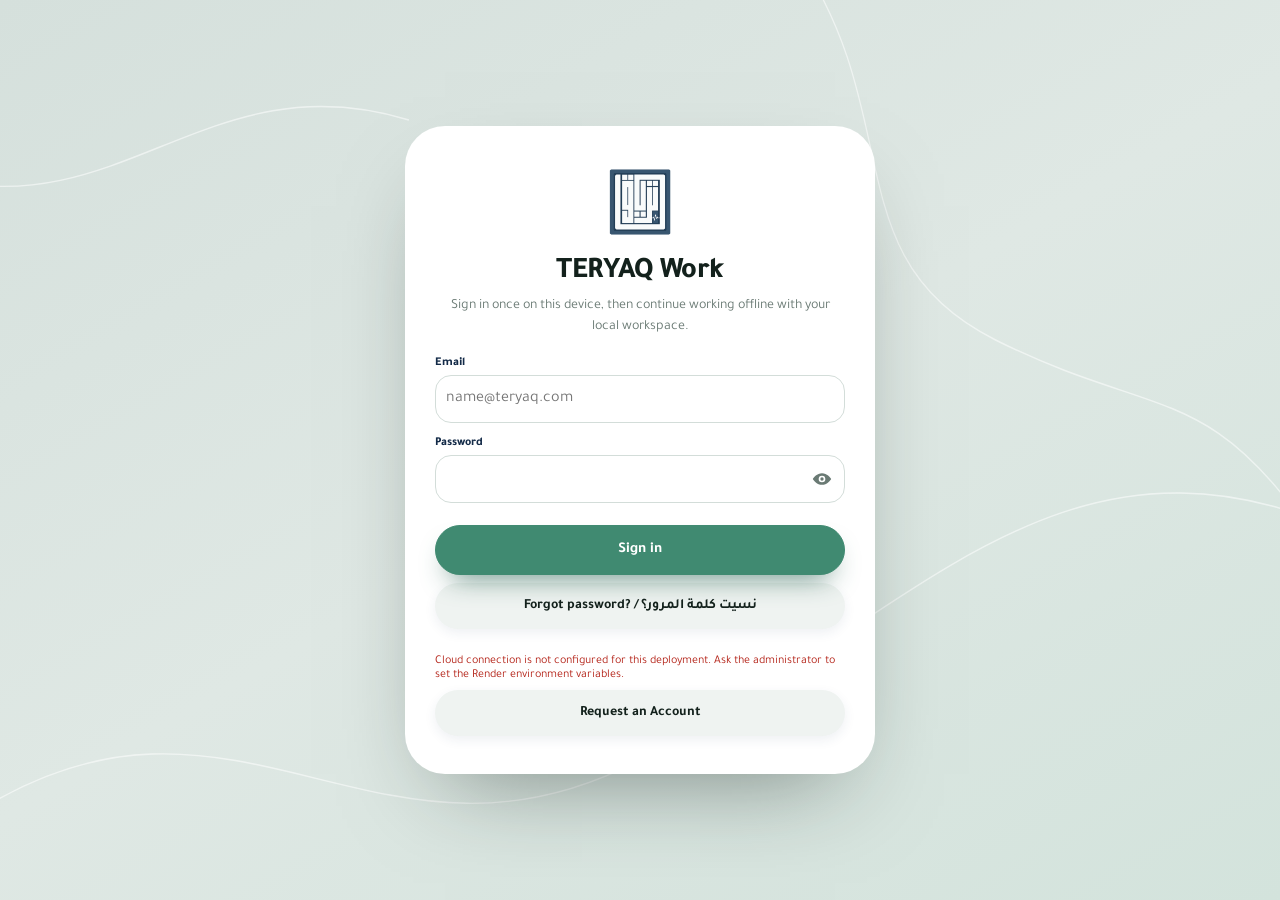
==== commit 69af23e2: "Add files via upload" ====
--- a/index.html
+++ b/index.html
@@ -13,10 +13,10 @@
   <link rel="icon" href="icons/icon-192.png">
   <link rel="apple-touch-icon" href="icons/icon-192.png">
   <link rel="stylesheet" href="styles.v2.9.2.css">
-  <link rel="stylesheet" href="theme.v3.0.7.css">
-  <link rel="stylesheet" href="enhancements.v3.0.7.css">
+  <link rel="stylesheet" href="theme.v3.0.8.css">
+  <link rel="stylesheet" href="enhancements.v3.0.8.css">
   <script src="runtime-config.js"></script>
-  <script src="boot-config.v3.0.7.js"></script>
+  <script src="boot-config.v3.0.8.js"></script>
 </head>
 <body>
 <div class="auth-gate" id="authGate">
@@ -27,7 +27,7 @@
       <p>Sign in once on this device, then continue working offline with your local workspace.</p>
       <div class="field"><label for="authEmail">Email</label><input id="authEmail" type="email" autocomplete="username" placeholder="name@teryaq.com"></div>
       <div class="field"><label for="authPassword">Password</label><div class="password-field"><input id="authPassword" type="password" autocomplete="current-password"><button class="password-toggle" id="authPasswordToggle" type="button" aria-label="Show password" aria-pressed="false" title="Show password"><span data-ui-icon="auth.password-show" aria-hidden="true"></span></button></div></div>
-      <button class="btn primary auth-primary" id="signInBtn">Sign in</button>
+      <button class="btn primary auth-primary" id="signInBtn">Sign in</button><button class="auth-request-link" id="forgotPasswordBtn" type="button">Forgot password? / نسيت كلمة المرور؟</button><p class="hint" id="passwordResetStatus" role="status" dir="auto"></p>
       <div class="auth-divider hidden" id="authOfflineDivider"><span>or</span></div>
       <button class="btn hidden auth-primary auth-offline-button" id="continueOfflineBtn">Continue Offline</button>
       <p class="auth-offline-identity hidden" id="authOfflineIdentity"></p>
@@ -61,8 +61,8 @@
   <aside class="app-sidebar" id="appSidebar">
     <div class="sidebar-brand">
       <button class="brand-mark logo-mark" id="homeBtn" title="Dashboard"><img src="icons/teryaq-mark.png" alt="TERYAQ logo"></button>
-      <div class="sidebar-brand-copy"><strong>TERYAQ</strong><small>مساحة عمل ترياق · <span id="sidebarAppVersion">v3.0.7</span></small></div>
-      <button class="sidebar-collapse" id="sidebarCollapse" aria-label="Collapse sidebar" aria-expanded="true" title="Collapse sidebar"><span data-ui-icon="panel-close"></span></button>
+      <div class="sidebar-brand-copy"><strong>TERYAQ</strong><small>مساحة عمل ترياق · <span id="sidebarAppVersion">v3.0.8</span></small></div>
+      <button class="sidebar-collapse" id="sidebarCollapse" aria-label="Collapse sidebar" aria-expanded="true" aria-controls="appSidebar" title="Collapse sidebar"><span data-ui-icon="menu"></span></button>
       <button class="sidebar-close" id="sidebarClose" aria-label="Close menu"><span data-ui-icon="close"></span></button>
     </div>
     <nav class="sidebar-nav" aria-label="Main navigation">
@@ -81,14 +81,14 @@
   <div class="app-frame">
   <header class="topbar">
     <div class="brand">
-      <button class="mobile-menu" id="sidebarToggle" aria-label="Open menu"><span data-ui-icon="menu"></span></button>
+      <button class="mobile-menu" id="sidebarToggle" aria-label="Open menu" aria-expanded="false" aria-controls="appSidebar"><span data-ui-icon="menu"></span></button>
       <button class="btn back-button hidden" id="backBtn" title="Back to documents"><span data-ui-icon="arrow-left"></span><span>Back</span></button>
       <div class="brand-copy"><h1 id="docTitle">TERYAQ Work</h1><small>Offline Scientific Authoring Workspace</small></div>
     </div>
     <div class="top-actions" id="homeActions">
       <label class="global-search"><span data-ui-icon="search"></span><input id="globalSearch" placeholder="Search documents…" aria-label="Search documents"></label>
       <div class="status-cluster">
-        <span class="sync-status" id="syncStatus">Offline</span>
+        <button type="button" class="sync-status sync-status-button" id="syncStatus" title="Sync details / تفاصيل المزامنة">Offline</button>
       </div>
       <div class="action-cluster">
         <button class="btn primary" id="syncBtn" title="Sync Now" aria-label="Sync Now"><span data-ui-icon="refresh"></span><span>Sync Now</span></button>
@@ -105,7 +105,7 @@
         </div>
         <div class="status-cluster">
           <span class="save-status" id="saveStatus">Saved <span data-ui-icon="success"></span></span>
-          <span class="sync-status" id="syncStatusEditor"></span>
+          <button type="button" class="sync-status sync-status-button" id="syncStatusEditor" title="Sync details / تفاصيل المزامنة"></button>
         </div>
         <div class="action-cluster editor-history-actions">
           <button class="btn icon-action" data-action="undo" title="Undo" aria-label="Undo"><span data-ui-icon="undo"></span></button>
@@ -242,7 +242,7 @@
   <main>
     <section class="view active" id="homeView">
       <div class="portal-page">
-        <div class="hero dashboard-hero"><div class="hero-copy"><span class="eyebrow">Dashboard</span><h2>Welcome, <span id="welcomeEmail"></span></h2><p>Your scientific workspace is ready. Create, edit offline, and synchronize safely when the connection returns.</p><span class="version-badge">TERYAQ Work <b id="appVersionBadge">v3.0.7</b></span></div><button class="btn primary new-document-btn" id="newDocumentBtn">+ New document</button></div>
+        <div class="hero dashboard-hero"><div class="hero-copy"><span class="eyebrow">Dashboard</span><h2>Welcome, <span id="welcomeEmail"></span></h2><p>Your scientific workspace is ready. Create, edit offline, and synchronize safely when the connection returns.</p><span class="version-badge">TERYAQ Work <b id="appVersionBadge">v3.0.8</b></span></div><button class="btn primary new-document-btn" id="newDocumentBtn">+ New document</button></div>
         <div class="stat-grid" id="dashboardStats"></div>
         <section class="portal-panel dashboard-updates-panel"><div class="section-head"><div><span class="eyebrow">WHAT'S NEW</span><h3>Updates & announcements</h3></div></div><div class="dashboard-updates" id="dashboardUpdates"></div></section>
         <div class="portal-grid two-thirds">
@@ -353,13 +353,13 @@
 <div class="modal hidden" id="modal"><div class="modal-card"><div style="display:flex;justify-content:flex-end"><button class="btn" id="closeModal">Close</button></div><div id="modalBody"></div></div></div>
 <div class="toast" id="toast"></div>
 <script src="vendor/jszip.min.js"></script>
-<script src="dialogs.v3.0.7.js"></script>
-<script src="platform.v3.0.7.js"></script>
-<script src="workflow.v3.0.7.js"></script>
-<script src="team-analytics.v3.0.7.js"></script>
-<script src="direction.v3.0.7.js"></script>
-<script src="guide.v3.0.7.js"></script>
-<script src="app.v3.0.7.js"></script>
-<script src="submissions.v3.0.7.js"></script>
+<script src="dialogs.v3.0.8.js"></script>
+<script src="platform.v3.0.8.js"></script>
+<script src="workflow.v3.0.8.js"></script>
+<script src="team-analytics.v3.0.8.js"></script>
+<script src="direction.v3.0.8.js"></script>
+<script src="guide.v3.0.8.js"></script>
+<script src="app.v3.0.8.js"></script>
+<script src="submissions.v3.0.8.js"></script>
 </body>
 </html>
--- a/theme.v3.0.8.css
+++ b/theme.v3.0.8.css
@@ -0,0 +1,587 @@
+/* =====================================================================
+   TERYAQ Master Tool — visual theme layer (v2.9.2 redesign)
+   ---------------------------------------------------------------------
+   Presentation only. Loaded after styles.v2.9.2.css. No JavaScript,
+   Supabase or data behaviour depends on this file.
+
+   Boundaries (by design):
+   • Screen only: rules are wrapped in @media screen, so printing and the
+     A4 PDF dialog keep their original styling.
+   • Exports (PDF / HTML / .ترياق) build their own CSS in JavaScript and
+     never read this file.
+   • Inside templates nothing changes: while a document is open
+     (.app-shell.editor-mode) every page rule here is switched off. Only
+     the sidebar and the top bar / editor toolbar take the new look; the
+     toolbar keeps its original sizes and layout.
+   • The UI uses its own font family name ("Tajawal UI") so the weights
+     added for the interface never change the font used inside templates.
+
+   Roll back: delete the <link> to this file in index.html.
+   ===================================================================== */
+@font-face{font-family:"Tajawal UI";src:url("fonts/Tajawal-ExtraLight.ttf") format("truetype");font-weight:200;font-style:normal;font-display:swap}
+@font-face{font-family:"Tajawal UI";src:url("fonts/Tajawal-Light.ttf") format("truetype");font-weight:300;font-style:normal;font-display:swap}
+@font-face{font-family:"Tajawal UI";src:url("fonts/Tajawal-Regular.ttf") format("truetype");font-weight:400;font-style:normal;font-display:swap}
+@font-face{font-family:"Tajawal UI";src:url("fonts/Tajawal-Medium.ttf") format("truetype");font-weight:500 600;font-style:normal;font-display:swap}
+@font-face{font-family:"Tajawal UI";src:url("fonts/Tajawal-Bold.ttf") format("truetype");font-weight:700;font-style:normal;font-display:swap}
+@font-face{font-family:"Tajawal UI";src:url("fonts/Tajawal-ExtraBold.ttf") format("truetype");font-weight:800;font-style:normal;font-display:swap}
+@font-face{font-family:"Tajawal UI";src:url("fonts/Tajawal-Black.ttf") format("truetype");font-weight:900;font-style:normal;font-display:swap}
+:root{
+  --tq-illus-text:url("data:image/svg+xml,%3Csvg xmlns='http://www.w3.org/2000/svg' viewBox='0 0 180 120' fill='none' stroke='%2316251f' stroke-width='2.2' stroke-linecap='round' stroke-linejoin='round'%3E%0A%3Crect x='46' y='14' width='74' height='94' rx='8' fill='%23ffffff'/%3E%0A%3Cpath d='M120 32 102 14' /%3E%0A%3Crect x='56' y='28' width='40' height='8' rx='3' fill='%23408a71' stroke='none'/%3E%0A%3Cpath d='M56 46h52M56 55h52M56 64h40M56 76h52M56 85h30'/%3E%0A%3Crect x='112' y='58' width='12' height='44' rx='3' transform='rotate%2832 118 80%29' fill='%23d7ebe2'/%3E%0A%3Cpath d='m130 96 4 7-8-2'/%3E%0A%3Ccircle cx='36' cy='30' r='4' fill='%23408a71' stroke='none'/%3E%3Cpath d='M140 22h10M145 17v10'/%3E%0A%3C/svg%3E");
+  --tq-illus-figures:url("data:image/svg+xml,%3Csvg xmlns='http://www.w3.org/2000/svg' viewBox='0 0 180 120' fill='none' stroke='%2316251f' stroke-width='2.2' stroke-linecap='round' stroke-linejoin='round'%3E%0A%3Crect x='58' y='16' width='80' height='62' rx='8' fill='%23d7ebe2' transform='rotate%288 98 47%29'/%3E%0A%3Crect x='40' y='30' width='84' height='66' rx='8' fill='%23ffffff'/%3E%0A%3Ccircle cx='62' cy='50' r='7' fill='%23408a71' stroke='none'/%3E%0A%3Cpath d='m46 88 24-24 16 14 12-10 22 20'/%3E%0A%3Cpath d='M50 104h28' /%3E%3Ccircle cx='150' cy='26' r='4' fill='%23408a71' stroke='none'/%3E%3Cpath d='M24 64h10M29 59v10'/%3E%0A%3C/svg%3E");
+  --tq-illus-script:url("data:image/svg+xml,%3Csvg xmlns='http://www.w3.org/2000/svg' viewBox='0 0 180 120' fill='none' stroke='%2316251f' stroke-width='2.2' stroke-linecap='round' stroke-linejoin='round'%3E%0A%3Crect x='34' y='18' width='96' height='66' rx='9' fill='%23ffffff'/%3E%0A%3Cpath d='M46 34h50M46 44h62M46 54h44' /%3E%3Crect x='44' y='62' width='76' height='10' rx='5' fill='%23d7ebe2' stroke='none'/%3E%0A%3Cpath d='M70 84v14M94 84v14M60 100h44'/%3E%0A%3Ccircle cx='146' cy='54' r='14' fill='%23408a71' stroke='none'/%3E%3Cpath d='m142 47 10 7-10 7z' fill='%23ffffff' stroke='%23ffffff'/%3E%0A%3Cpath d='M150 22h10M155 17v10'/%3E%0A%3C/svg%3E");
+  --tq-illus-help:url("data:image/svg+xml,%3Csvg xmlns='http://www.w3.org/2000/svg' viewBox='0 0 200 130' fill='none' stroke='%23ffffff' stroke-width='2.4' stroke-linecap='round' stroke-linejoin='round'%3E%0A%3Cpath d='M100 30c-14-10-36-12-58-6v76c22-6 44-4 58 6 14-10 36-12 58-6V24c-22-6-44-4-58 6z' fill='rgba%28255,255,255,.12%29'/%3E%0A%3Cpath d='M100 30v76'/%3E%0A%3Cpath d='M52 62h14l6-12 8 26 6-14h10' stroke='%23bfe4d4'/%3E%0A%3Cpath d='M114 48h30M114 60h30M114 72h22'/%3E%0A%3Ccircle cx='34' cy='22' r='4' fill='%23ffffff' stroke='none'/%3E%3Cpath d='M168 14v12M162 20h12'/%3E%0A%3Ccircle cx='176' cy='96' r='3' fill='%23bfe4d4' stroke='none'/%3E%0A%3C/svg%3E");
+  --tq-lines:url("data:image/svg+xml,%3Csvg xmlns='http://www.w3.org/2000/svg' viewBox='0 0 1440 900' preserveAspectRatio='none' fill='none' stroke='white' stroke-opacity='.55' stroke-width='1.4'%3E%0A%3Cpath d='M-40 820C260 640 420 900 720 760S1180 420 1480 520'/%3E%0A%3Cpath d='M900 -40c120 160 40 300 220 380s240 40 360 200'/%3E%0A%3Cpath d='M-60 180c200 40 300-120 520-60'/%3E%0A%3C/svg%3E");
+}
+
+@media screen{
+/* ===================== 1. Tokens ===================== */
+.app-shell:not(.editor-mode),
+.app-frame>.topbar,
+.app-sidebar,
+.auth-gate,
+.account-request-modal,
+#modal,
+.validation-panel,
+.toast,
+.workflow-modal-backdrop,
+.sidebar-scrim{--tq-green:#408a71;--tq-green-600:#377b64;--tq-green-700:#2b6553;--tq-green-800:#1f4d3f;--tq-green-300:#8cc4ae;--tq-green-200:#bfe0d2;--tq-green-100:#dcefe6;--tq-green-50:#eef7f2;
+  --tq-ink:#13211c;--tq-ink-2:#24352f;--tq-text:#2a3a34;--tq-muted:#6a7a74;--tq-faint:#97a49f;
+  --tq-line:#e6ecea;--tq-line-strong:#d3ddd9;
+  --tq-board:#f6f8f7;--tq-card:#fff;--tq-tint:#eff3f1;
+  --tq-slate:#3d5a74;--tq-slate-50:#e9eff6;
+  --tq-amber:#93600e;--tq-amber-50:#fcf1db;--tq-red:#c0392b;--tq-red-50:#fdebe8;
+  --tq-blue:#2f63a8;--tq-blue-50:#e8f0fb;--tq-violet:#5b4fa0;--tq-violet-50:#eeecf9;
+  --tq-r-sm:12px;--tq-r:18px;--tq-r-lg:28px;--tq-r-xl:36px;--tq-pill:999px;
+  --tq-shadow:0 1px 2px rgba(19,33,28,.04),0 18px 40px -26px rgba(19,33,28,.22);
+  --tq-shadow-lift:0 2px 6px rgba(19,33,28,.05),0 28px 56px -26px rgba(19,33,28,.32);
+  --tq-shadow-pop:0 30px 70px -28px rgba(19,33,28,.42),0 2px 8px rgba(19,33,28,.06);
+  --tq-focus:0 0 0 3px rgba(64,138,113,.32);
+  --brand:var(--tq-green);--brand-dark:var(--tq-green-700);--brand-soft:var(--tq-green-50);--brand-secondary:var(--tq-muted);
+  --navy:var(--tq-ink);--navy-soft:var(--tq-muted);--indigo:var(--tq-slate);
+  --ink:var(--tq-ink);--muted:var(--tq-muted);--line:var(--tq-line);--panel:var(--tq-tint);--bg:transparent;
+  --gold:#a8792a;--shadow:var(--tq-shadow);}
+.app-frame>.topbar .table-outline-panel{--brand:#294261;--brand-dark:#203b5b;--brand-soft:#f6f1eb;--navy:#142b48;--ink:#142b48;--muted:#65758a;
+  --line:#e4dbcf;--panel:#f7f3ee;--bg:#faf8f4;--indigo:#71808a;--gold:#bd902d;--shadow:0 8px 28px rgba(41,66,97,.07);
+  font-family:"Tajawal",Arial,sans-serif;}
+/* ===================== 2. Canvas + board ===================== */
+html:not(:has(.app-shell.editor-mode)){background:var(--tq-lines) center/cover no-repeat fixed,linear-gradient(150deg,#d5e0dc 0%,#dfe8e4 50%,#d3e3dc 100%) fixed!important;background-color:#d9e3df!important;min-height:100%}
+body:not(:has(.app-shell.editor-mode)),
+.app-shell:not(.editor-mode){background:transparent!important}
+body:not(:has(.app-shell.editor-mode))::before{content:"";position:fixed;z-index:0;pointer-events:none;
+  inset:12px 12px 12px 128px;border-radius:44px;background:#f6f8f7;
+  box-shadow:0 1px 0 rgba(255,255,255,.9) inset,0 40px 90px -40px rgba(19,33,28,.35)}
+body:not(:has(.app-shell.editor-mode)) .app-shell{position:relative;z-index:1}
+.app-shell:not(.editor-mode) .app-frame{padding-inline-end:34px!important;padding-top:26px!important}
+@media (max-width:820px){body:not(:has(.app-shell.editor-mode))::before{inset:0;border-radius:0}
+.app-shell:not(.editor-mode) .app-frame{padding-inline-end:0!important;padding-top:8px!important}}
+.app-shell:not(.editor-mode),
+.app-sidebar,
+.auth-gate,
+.account-request-modal,
+#modal,
+.validation-panel,
+.toast,
+.workflow-modal-backdrop{font-family:"Tajawal UI","Tajawal",Arial,sans-serif}
+.app-shell.editor-mode .app-frame>.topbar{font-family:"Tajawal",Arial,sans-serif}
+::selection{background:rgba(64,138,113,.24)}
+/* ===================== 3. Type ===================== */
+.app-shell:not(.editor-mode) h1,
+.app-shell:not(.editor-mode) h2,
+.app-shell:not(.editor-mode) h3,
+.app-shell:not(.editor-mode) h4{color:var(--tq-ink)}
+.app-shell:not(.editor-mode) .muted,
+.app-shell:not(.editor-mode) .hint,
+.app-shell:not(.editor-mode) small.field-hint{color:var(--tq-muted)}
+.app-shell:not(.editor-mode) a{color:var(--tq-green-700)}
+.app-shell:not(.editor-mode) :focus-visible{outline:none;box-shadow:var(--tq-focus)!important}
+.app-shell:not(.editor-mode) .eyebrow,
+.app-shell:not(.editor-mode) .guide-kicker{display:inline-flex!important;align-items:center;gap:7px;color:var(--tq-green-700)!important;font-size:11.5px!important;font-weight:800!important;letter-spacing:.08em!important;margin-bottom:6px!important;background:none!important;border:0!important;padding:0!important}
+.app-shell:not(.editor-mode) .eyebrow::before,
+.app-shell:not(.editor-mode) .guide-kicker::before{content:"";width:7px;height:7px;border-radius:50%;background:var(--tq-green);box-shadow:0 0 0 3px var(--tq-green-100)}
+/* ===================== 4. Buttons & controls ===================== */
+.app-shell:not(.editor-mode) .btn,
+.app-shell:not(.editor-mode) .app-frame>.topbar .btn:not(.table-outline-panel *){border-radius:var(--tq-pill)!important;border-color:transparent!important;background:var(--tq-tint);color:var(--tq-ink);box-shadow:none;transition:background .15s,color .15s,box-shadow .15s,transform .1s}
+.app-shell:not(.editor-mode) .btn:hover:not(:disabled),
+.app-shell:not(.editor-mode) .app-frame>.topbar .btn:hover:not(:disabled):not(.table-outline-panel *){background:#e3eae7}
+.app-shell:not(.editor-mode) .btn:active:not(:disabled),
+.app-shell:not(.editor-mode) .app-frame>.topbar .btn:active:not(:disabled):not(.table-outline-panel *){transform:translateY(1px)}
+.app-shell:not(.editor-mode) .btn.primary,
+.app-shell:not(.editor-mode) .app-frame>.topbar .btn.primary:not(.table-outline-panel *){background:var(--tq-green)!important;color:#fff!important;box-shadow:0 12px 24px -14px rgba(43,101,83,.9)!important}
+.app-shell:not(.editor-mode) .btn.primary:hover:not(:disabled),
+.app-shell:not(.editor-mode) .app-frame>.topbar .btn.primary:hover:not(:disabled):not(.table-outline-panel *){background:var(--tq-green-600)!important}
+.app-shell:not(.editor-mode) .btn.primary .ui-custom-icon,
+.app-shell:not(.editor-mode) .app-frame>.topbar .btn.primary .ui-custom-icon:not(.table-outline-panel *){color:#fff}
+.app-shell:not(.editor-mode) .btn.danger,
+.app-shell:not(.editor-mode) .app-frame>.topbar .btn.danger:not(.table-outline-panel *){color:var(--tq-red)!important;background:var(--tq-red-50)!important}
+.app-shell:not(.editor-mode) .btn.danger:hover:not(:disabled),
+.app-shell:not(.editor-mode) .app-frame>.topbar .btn.danger:hover:not(:disabled):not(.table-outline-panel *){background:#fbd9d3!important}
+.app-shell:not(.editor-mode) .btn:disabled,
+.app-shell:not(.editor-mode) .app-frame>.topbar .btn:disabled:not(.table-outline-panel *){opacity:.45;cursor:not-allowed}
+.app-shell:not(.editor-mode) .btn:focus-visible,
+.app-shell:not(.editor-mode) .app-frame>.topbar .btn:focus-visible:not(.table-outline-panel *){outline:none;box-shadow:var(--tq-focus)!important}
+.app-shell:not(.editor-mode) input:not([type=checkbox]):not([type=radio]):not([type=range]):not([type=file]),
+.app-shell:not(.editor-mode) .app-frame>.topbar input:not([type=checkbox]):not([type=radio]):not([type=range]):not([type=file]):not(.table-outline-panel *),
+.app-shell:not(.editor-mode) select,
+.app-shell:not(.editor-mode) .app-frame>.topbar select:not(.table-outline-panel *),
+.app-shell:not(.editor-mode) textarea,
+.app-shell:not(.editor-mode) .app-frame>.topbar textarea:not(.table-outline-panel *){border-color:var(--tq-line-strong);border-radius:14px;background-color:#fff;color:var(--tq-ink);transition:border-color .15s,box-shadow .15s}
+.app-shell:not(.editor-mode) input:not([type=checkbox]):not([type=radio]):not([type=range]):not([type=file]):focus,
+.app-shell:not(.editor-mode) .app-frame>.topbar input:not([type=checkbox]):not([type=radio]):not([type=range]):not([type=file]):focus:not(.table-outline-panel *),
+.app-shell:not(.editor-mode) select:focus,
+.app-shell:not(.editor-mode) .app-frame>.topbar select:focus:not(.table-outline-panel *),
+.app-shell:not(.editor-mode) textarea:focus,
+.app-shell:not(.editor-mode) .app-frame>.topbar textarea:focus:not(.table-outline-panel *){border-color:var(--tq-green)!important;box-shadow:var(--tq-focus)!important;outline:none}
+.app-shell:not(.editor-mode) input::placeholder,
+.app-shell:not(.editor-mode) .app-frame>.topbar input:not(.table-outline-panel *)::placeholder,
+.app-shell:not(.editor-mode) textarea::placeholder,
+.app-shell:not(.editor-mode) .app-frame>.topbar textarea:not(.table-outline-panel *)::placeholder{color:var(--tq-faint)}
+.app-shell:not(.editor-mode) input[type=checkbox],
+.app-shell:not(.editor-mode) .app-frame>.topbar input[type=checkbox]:not(.table-outline-panel *),
+.app-shell:not(.editor-mode) input[type=radio],
+.app-shell:not(.editor-mode) .app-frame>.topbar input[type=radio]:not(.table-outline-panel *),
+.app-shell:not(.editor-mode) input[type=range],
+.app-shell:not(.editor-mode) .app-frame>.topbar input[type=range]:not(.table-outline-panel *){accent-color:var(--tq-green)}
+.app-shell:not(.editor-mode) input:not([type=checkbox]):not([type=radio]):not([type=range]):not([type=file]),
+.app-shell:not(.editor-mode) select,
+.app-shell:not(.editor-mode) textarea{border:1.5px solid var(--tq-line-strong)}
+.app-shell:not(.editor-mode) input:not([type=checkbox]):not([type=radio]):not([type=range]):not([type=file]),
+.app-shell:not(.editor-mode) select{min-height:46px}
+.app-shell:not(.editor-mode) input:not([type=checkbox]):not([type=radio]):not([type=range]):not([type=file]):hover,
+.app-shell:not(.editor-mode) select:hover,
+.app-shell:not(.editor-mode) textarea:hover{border-color:#b9c8c2}
+.app-shell:not(.editor-mode) input:disabled,
+.app-shell:not(.editor-mode) select:disabled,
+.app-shell:not(.editor-mode) textarea:disabled{background-color:var(--tq-tint);color:var(--tq-faint)}
+.app-shell:not(.editor-mode) select:not([multiple]){appearance:none;-webkit-appearance:none;padding-inline-end:40px!important;padding-inline-start:16px;
+  background-image:url("data:image/svg+xml,%3Csvg xmlns='http://www.w3.org/2000/svg' width='12' height='12' viewBox='0 0 24 24' fill='none' stroke='%2313211c' stroke-width='2.6' stroke-linecap='round' stroke-linejoin='round'%3E%3Cpath d='m6 9 6 6 6-6'/%3E%3C/svg%3E");
+  background-repeat:no-repeat;background-position:right 16px center;background-size:12px}
+.app-shell:not(.editor-mode) select:not([multiple]):dir(rtl){background-position:left 16px center}
+.app-shell:not(.editor-mode) .field label{color:var(--tq-ink-2);font-weight:700}
+.app-shell:not(.editor-mode) .btn{min-height:42px;padding-inline:20px;font-weight:700}
+.app-shell:not(.editor-mode) .btn.small{min-height:34px;padding-inline:14px;font-size:12.5px}
+.app-shell:not(.editor-mode) .text-button{color:var(--tq-green-700)!important;font-weight:800!important;border-radius:var(--tq-pill);padding:8px 14px!important;background:var(--tq-green-50)!important;border:0!important}
+.app-shell:not(.editor-mode) .text-button:hover{background:var(--tq-green)!important;color:#fff!important}
+/* ===================== 5. Sidebar — solid TERYAQ green ===================== */
+.app-shell .app-sidebar{background:linear-gradient(180deg,#4a957b 0%,#3c8369 55%,#33725c 100%)!important;border:0!important;border-radius:36px!important;box-shadow:0 30px 60px -28px rgba(31,77,63,.75),inset 0 1px 0 rgba(255,255,255,.18)!important;color:#fff}
+.app-shell .sidebar-brand{border-bottom:1px solid rgba(255,255,255,.16)!important;padding-bottom:14px!important}
+.app-shell .sidebar-brand .brand-mark.logo-mark{background:#fff!important;border:0!important;border-radius:14px!important;padding:4px;box-shadow:0 8px 18px -8px rgba(0,0,0,.35)}
+.app-shell .sidebar-brand .brand-mark.logo-mark img{filter:none!important}
+.app-shell .sidebar-brand strong{color:#fff!important;letter-spacing:.1em;font-weight:800!important}
+.app-shell .sidebar-brand small,
+.app-shell .sidebar-brand small span{color:rgba(255,255,255,.7)!important}
+.app-shell .sidebar-collapse,
+.app-shell .sidebar-close{background:rgba(255,255,255,.14)!important;border:0!important;color:#fff!important;border-radius:12px!important}
+.app-shell .sidebar-collapse .ui-custom-icon,
+.app-shell .sidebar-close .ui-custom-icon{color:#fff!important}
+.app-shell .sidebar-collapse:hover,
+.app-shell .sidebar-close:hover{background:rgba(255,255,255,.24)!important}
+.app-shell .sidebar-nav{gap:4px!important}
+.app-shell .sidebar-link{color:rgba(255,255,255,.86)!important;font-weight:600!important;font-size:13.5px!important;border-radius:16px!important;min-height:44px!important;transition:background .15s,color .15s}
+.app-shell .sidebar-link .nav-icon{width:34px!important;height:34px!important;display:grid!important;place-items:center;border-radius:12px;flex:none}
+.app-shell .sidebar-link .nav-icon,
+.app-shell .sidebar-link .nav-icon .ui-custom-icon{color:#fff!important}
+.app-shell .sidebar-link:hover{background:rgba(255,255,255,.12)!important;color:#fff!important}
+.app-shell .sidebar-link.active,
+.app-shell .app-sidebar .sidebar-link.active:hover{background:#fff!important;color:var(--tq-green-800)!important;font-weight:800!important;box-shadow:0 14px 28px -16px rgba(0,0,0,.45)!important}
+.app-shell .sidebar-link.active .nav-icon{background:var(--tq-green-50)}
+.app-shell .sidebar-link .nav-label{color:inherit!important}
+.app-shell .sidebar-link .nav-icon .ui-custom-icon{width:20px!important;height:20px!important;margin:0!important}
+.app-shell .sidebar-link.active .nav-icon,
+.app-shell .sidebar-link.active .nav-icon .ui-custom-icon{color:var(--tq-green)!important}
+.app-shell .sidebar-link:focus-visible{outline:none;box-shadow:0 0 0 3px rgba(255,255,255,.55)!important}
+/* ===================== 6. Top bar ===================== */
+.app-shell:not(.editor-mode) .app-frame>.topbar{background:transparent!important;border:0!important;box-shadow:none!important;-webkit-backdrop-filter:none;backdrop-filter:none;padding-inline:0!important;min-height:64px}
+.app-shell.editor-mode .app-frame>.topbar{background:#fff!important;border-color:#e6ecea!important;border-radius:28px!important;box-shadow:0 18px 40px -30px rgba(19,33,28,.4)!important}
+.app-shell:not(.editor-mode) .app-frame>.topbar .brand-copy h1:not(.table-outline-panel *){color:var(--tq-ink)!important;font-weight:800!important;letter-spacing:-.01em}
+.app-shell:not(.editor-mode) .app-frame>.topbar .brand-copy small:not(.table-outline-panel *){color:var(--tq-muted)!important}
+.app-shell:not(.editor-mode) .app-frame>.topbar .global-search:not(.table-outline-panel *){background:#fff!important;border:1.5px solid var(--tq-line)!important;border-radius:var(--tq-pill)!important;padding-inline:18px!important;min-height:46px;box-shadow:var(--tq-shadow)}
+.app-shell:not(.editor-mode) .app-frame>.topbar .global-search:focus-within:not(.table-outline-panel *){border-color:var(--tq-green)!important;box-shadow:var(--tq-focus)}
+.app-shell:not(.editor-mode) .app-frame>.topbar .global-search input:not(.table-outline-panel *){border:0!important;box-shadow:none!important;background:transparent!important}
+.app-shell:not(.editor-mode) .app-frame>.topbar .global-search .ui-custom-icon:not(.table-outline-panel *){color:var(--tq-muted)}
+.app-shell:not(.editor-mode) .app-frame>.topbar .status-cluster:not(.table-outline-panel *){background:transparent!important;border:0!important;box-shadow:none!important}
+.app-shell:not(.editor-mode) .app-frame>.topbar .sync-status:not(.table-outline-panel *),
+.app-shell:not(.editor-mode) .app-frame>.topbar .save-status:not(.table-outline-panel *){border-radius:var(--tq-pill)!important}
+.app-shell:not(.editor-mode) .app-frame>.topbar .sync-status:not(.pending):not(.error):not(.table-outline-panel *){background:var(--tq-green-50)!important;border:0!important;color:var(--tq-green-700)!important}
+.app-shell:not(.editor-mode) .app-frame>.topbar .sync-status.pending:not(.table-outline-panel *){background:var(--tq-amber-50)!important;color:var(--tq-amber)!important;border:0!important}
+.app-shell:not(.editor-mode) .app-frame>.topbar .sync-status.error:not(.table-outline-panel *){background:var(--tq-red-50)!important;color:var(--tq-red)!important;border:0!important}
+.app-shell:not(.editor-mode) .app-frame>.topbar .action-cluster .btn:not(.primary):not(.table-outline-panel *),
+.app-shell:not(.editor-mode) .app-frame>.topbar .topbar-icon-button:not(.table-outline-panel *),
+.app-shell:not(.editor-mode) .app-frame>.topbar .profile-menu-button:not(.table-outline-panel *){background:#fff!important;border:0!important;color:var(--tq-ink)!important;box-shadow:var(--tq-shadow)!important}
+.app-shell:not(.editor-mode) .app-frame>.topbar #syncBtn:not(.table-outline-panel *){background:var(--tq-ink)!important;box-shadow:0 14px 26px -14px rgba(19,33,28,.8)!important}
+.app-shell:not(.editor-mode) .app-frame>.topbar #syncBtn:hover:not(.table-outline-panel *){background:#000!important}
+.app-shell:not(.editor-mode) .app-frame>.topbar .topbar-icon-button:not(.table-outline-panel *),
+.app-shell:not(.editor-mode) .app-frame>.topbar .profile-menu-button:not(.table-outline-panel *){border-radius:var(--tq-pill)!important}
+.app-shell:not(.editor-mode) .app-frame>.topbar .topbar-icon-button:hover:not(.table-outline-panel *),
+.app-shell:not(.editor-mode) .app-frame>.topbar .profile-menu-button:hover:not(.table-outline-panel *),
+.app-shell:not(.editor-mode) .app-frame>.topbar .action-cluster .btn:not(.primary):hover:not(.table-outline-panel *){background:var(--tq-green-50)!important}
+.app-shell:not(.editor-mode) .app-frame>.topbar .topbar-icon-button .ui-custom-icon:not(.table-outline-panel *){width:20px!important;height:20px!important}
+.app-shell:not(.editor-mode) .app-frame>.topbar .profile-menu-button img:not(.table-outline-panel *){border-radius:50%;background:var(--tq-green-50)!important}
+.app-shell:not(.editor-mode) .app-frame>.topbar .notification-badge:not(.table-outline-panel *){background:var(--tq-red)!important;color:#fff!important;box-shadow:0 0 0 2px #fff}
+.app-shell:not(.editor-mode) .app-frame>.topbar .topbar-popover:not(.table-outline-panel *){background:#fff!important;border:0!important;border-radius:24px!important;box-shadow:var(--tq-shadow-pop)!important}
+.app-shell:not(.editor-mode) .app-frame>.topbar .profile-popover button:not(.table-outline-panel *){border-radius:14px!important;color:var(--tq-text)}
+.app-shell:not(.editor-mode) .app-frame>.topbar .profile-popover button:hover:not(.table-outline-panel *){background:var(--tq-green-50)!important;color:var(--tq-ink)!important}
+.app-shell:not(.editor-mode) .app-frame>.topbar .profile-popover hr:not(.table-outline-panel *){border-color:var(--tq-line)}
+.app-shell:not(.editor-mode) .app-frame>.topbar .danger-menu-item:not(.table-outline-panel *),
+.app-shell:not(.editor-mode) .app-frame>.topbar .danger-menu-item .ui-custom-icon:not(.table-outline-panel *){color:var(--tq-red)!important}
+.app-shell:not(.editor-mode) .app-frame>.topbar .update-item.unread:not(.table-outline-panel *),
+.app-shell:not(.editor-mode) .app-frame>.topbar .update-item:is(button):hover:not(.table-outline-panel *){background:var(--tq-green-50)!important}
+.app-shell:not(.editor-mode) .app-frame>.topbar .update-dot:not(.table-outline-panel *){background:var(--tq-green)!important}
+.app-shell:not(.editor-mode) .app-frame>.topbar .back-button:not(.table-outline-panel *){background:var(--tq-ink)!important;border-color:var(--tq-ink)!important;color:#fff!important;border-radius:var(--tq-pill)!important}
+.app-shell:not(.editor-mode) .app-frame>.topbar .back-button:hover:not(.table-outline-panel *){background:#000!important}
+/* ===== Editor top bar + toolbar: colour / radius / shadow only — no size, border-width or font changes ===== */
+.app-shell.editor-mode .app-frame>.topbar .btn:not(.table-outline-panel *){border-radius:999px!important;box-shadow:none!important}
+.app-shell.editor-mode .app-frame>.topbar .btn:not(.primary):not(.danger):not(.table-outline-panel *){background:#fff!important;border-color:#dfe7e3!important;color:#13211c!important}
+.app-shell.editor-mode .app-frame>.topbar .btn:not(.primary):not(.danger):hover:not(:disabled):not(.table-outline-panel *){background:#eef7f2!important;border-color:#bfe0d2!important}
+.app-shell.editor-mode .app-frame>.topbar .btn.primary:not(.table-outline-panel *){background:#408a71!important;border-color:#408a71!important;color:#fff!important}
+.app-shell.editor-mode .app-frame>.topbar .btn.primary:hover:not(:disabled):not(.table-outline-panel *){background:#377b64!important;border-color:#377b64!important}
+.app-shell.editor-mode .app-frame>.topbar .btn.primary .ui-custom-icon:not(.table-outline-panel *){color:#fff!important}
+.app-shell.editor-mode .app-frame>.topbar .btn.danger:not(.table-outline-panel *){color:#c0392b!important;border-color:#f3cfc9!important;background:#fff!important}
+.app-shell.editor-mode .app-frame>.topbar .btn:focus-visible:not(.table-outline-panel *){outline:none;box-shadow:0 0 0 3px rgba(64,138,113,.32)!important}
+.app-shell.editor-mode .app-frame>.topbar .btn.back-button.back-button:not(.table-outline-panel *){background:#13211c!important;border-color:#13211c!important;color:#fff!important}
+.app-shell.editor-mode .app-frame>.topbar .btn.back-button.back-button:hover:not(.table-outline-panel *){background:#000!important;border-color:#000!important}
+.app-shell.editor-mode .app-frame>.topbar .back-button .ui-custom-icon:not(.table-outline-panel *){color:#fff!important}
+.app-shell.editor-mode .app-frame>.topbar .sync-status:not(.pending):not(.error):not(.table-outline-panel *){background:#eef7f2!important;border-color:#dcefe6!important;color:#2b6553!important}
+.app-shell.editor-mode .app-frame>.topbar .sync-status.pending:not(.table-outline-panel *){background:#fcf1db!important;color:#93600e!important;border-color:#f1dcb3!important}
+.app-shell.editor-mode .app-frame>.topbar .sync-status.error:not(.table-outline-panel *){background:#fdebe8!important;color:#c0392b!important;border-color:#f3c7c1!important}
+.app-shell.editor-mode .app-frame>.topbar .save-status:not(.table-outline-panel *){color:#6a7a74!important}
+.app-shell.editor-mode .app-frame>.topbar .status-cluster:not(.table-outline-panel *){background:#f6f8f7!important;border-color:#e6ecea!important}
+.app-shell.editor-mode .app-frame>.topbar .topbar-icon-button:not(.table-outline-panel *),
+.app-shell.editor-mode .app-frame>.topbar .profile-menu-button:not(.table-outline-panel *){background:#fff!important;border-color:#e6ecea!important;color:#13211c!important}
+.app-shell.editor-mode .app-frame>.topbar .topbar-icon-button:hover:not(.table-outline-panel *),
+.app-shell.editor-mode .app-frame>.topbar .profile-menu-button:hover:not(.table-outline-panel *){background:#eef7f2!important}
+.app-shell.editor-mode .app-frame>.topbar .notification-badge:not(.table-outline-panel *){background:#c0392b!important;color:#fff!important}
+.app-shell.editor-mode .app-frame>.topbar .topbar-popover:not(.table-outline-panel *){border-color:#e6ecea!important;border-radius:22px!important;box-shadow:0 30px 70px -28px rgba(19,33,28,.42),0 2px 8px rgba(19,33,28,.06)!important}
+.app-shell.editor-mode .app-frame>.topbar .profile-popover button:hover:not(.table-outline-panel *){background:#eef7f2!important}
+.app-shell.editor-mode .app-frame>.topbar .danger-menu-item:not(.table-outline-panel *),
+.app-shell.editor-mode .app-frame>.topbar .danger-menu-item .ui-custom-icon:not(.table-outline-panel *){color:#c0392b!important}
+.app-shell.editor-mode .app-frame>.topbar .update-item.unread:not(.table-outline-panel *),
+.app-shell.editor-mode .app-frame>.topbar .update-item:is(button):hover:not(.table-outline-panel *){background:#eef7f2!important}
+.app-shell.editor-mode .app-frame>.topbar .update-dot:not(.table-outline-panel *){background:#408a71!important}
+.app-shell.editor-mode .app-frame>.topbar .editor-ribbon-tabs:not(.table-outline-panel *){background:#fff!important;border-bottom-color:#e6ecea!important}
+.app-shell.editor-mode .app-frame>.topbar .editor-ribbon-tab:not(.table-outline-panel *){color:#6a7a74!important}
+.app-shell.editor-mode .app-frame>.topbar .editor-ribbon-tab:hover:not(:disabled):not(.table-outline-panel *){color:#13211c!important;background:#eef7f2!important}
+.app-shell.editor-mode .app-frame>.topbar .editor-ribbon-tab.active:not(.table-outline-panel *){color:#2b6553!important;border-bottom-color:#408a71!important}
+.app-shell.editor-mode .app-frame>.topbar .left-panel-inner:not(.table-outline-panel *){background:#fff!important}
+.app-shell.editor-mode .app-frame>.topbar .control-body .btn[aria-pressed="true"]:not(.primary):not(.table-outline-panel *){background:#13211c!important;border-color:#13211c!important;color:#fff!important}
+.app-shell.editor-mode .app-frame>.topbar .control-body .btn.direction-button[aria-pressed="true"]:not(.table-outline-panel *),
+.app-shell.editor-mode .app-frame>.topbar .control-body .btn.script-align-button[aria-pressed="true"]:not(.table-outline-panel *){background:#eef7f2!important;border-color:#408a71!important;color:#2b6553!important}
+.app-shell.editor-mode .app-frame>.topbar .export-menu-panel:not(.table-outline-panel *){background:#fff!important;border-color:#e6ecea!important;border-radius:22px!important;box-shadow:0 30px 70px -28px rgba(19,33,28,.42),0 2px 8px rgba(19,33,28,.06)!important}
+.app-shell.editor-mode .app-frame>.topbar .export-menu-panel button:hover:not(.table-outline-panel *){background:#eef7f2!important}
+.app-shell.editor-mode .app-frame>.topbar .export-option-icon:not(.table-outline-panel *){color:#2b6553!important}
+.app-shell.editor-mode .app-frame>.topbar select:not(.table-outline-panel *){border-radius:10px}
+.app-shell.editor-mode .app-frame>.topbar input[type=checkbox]:not(.table-outline-panel *),
+.app-shell.editor-mode .app-frame>.topbar input[type=radio]:not(.table-outline-panel *),
+.app-shell.editor-mode .app-frame>.topbar input[type=range]:not(.table-outline-panel *){accent-color:#408a71}
+/* ===================== 7. Surfaces ===================== */
+.app-shell:not(.editor-mode) .portal-panel,
+.app-shell:not(.editor-mode) .page-form-card,
+.app-shell:not(.editor-mode) .workflow-chapter-card,
+.app-shell:not(.editor-mode) .quick-template,
+.app-shell:not(.editor-mode) .template-choice,
+.app-shell:not(.editor-mode) .chapter-role-strip,
+.app-shell:not(.editor-mode) .area-hero,
+.app-shell:not(.editor-mode) .task-title-card,
+.app-shell:not(.editor-mode) .admin-section-nav,
+.app-shell:not(.editor-mode) .submission-modern-hero,
+.app-shell:not(.editor-mode) .submission-history.modern,
+.app-shell:not(.editor-mode) .guide-feature{background:#fff!important;border:0!important;box-shadow:var(--tq-shadow)!important;-webkit-backdrop-filter:none;backdrop-filter:none}
+.app-shell:not(.editor-mode) .portal-panel,
+.app-shell:not(.editor-mode) .page-form-card,
+.app-shell:not(.editor-mode) .area-hero,
+.app-shell:not(.editor-mode) .task-title-card,
+.app-shell:not(.editor-mode) .admin-section-nav,
+.app-shell:not(.editor-mode) .submission-modern-hero,
+.app-shell:not(.editor-mode) .submission-history.modern,
+.app-shell:not(.editor-mode) .guide-feature,
+.app-shell:not(.editor-mode) .guide-hero{border-radius:var(--tq-r-lg)!important}
+.app-shell:not(.editor-mode) .portal-panel,
+.app-shell:not(.editor-mode) .page-form-card{padding:26px!important}
+.app-shell:not(.editor-mode) .portal-page,
+.app-shell:not(.editor-mode) #courseProgressBody,
+.app-shell:not(.editor-mode) .workflow-page,
+.app-shell:not(.editor-mode) .workflow-page>*{max-width:100%!important;min-width:0;box-sizing:border-box}
+.app-shell:not(.editor-mode) .workflow-page,
+.app-shell:not(.editor-mode) .chapter-workspace,
+.app-shell:not(.editor-mode) .workflow-detail{background:transparent!important;box-shadow:none!important;border:0!important}
+.app-shell:not(.editor-mode) .section-head h3,
+.app-shell:not(.editor-mode) .portal-panel h3,
+.app-shell:not(.editor-mode) .page-form-card h3,
+.app-shell:not(.editor-mode) .task-card-title h3{font-size:19px!important;font-weight:800!important;letter-spacing:-.01em;color:var(--tq-ink)!important}
+.app-shell:not(.editor-mode) .empty-state,
+.app-shell:not(.editor-mode) .task-empty-state{background:var(--tq-board)!important;border:2px dashed var(--tq-line-strong)!important;border-radius:22px!important;color:var(--tq-muted)!important}
+.app-shell:not(.editor-mode) .empty-state b,
+.app-shell:not(.editor-mode) .empty-state strong{color:var(--tq-ink)}
+.app-shell:not(.editor-mode) .task-info-rows{background:var(--tq-board)!important;border:0!important;border-radius:18px!important}
+.app-shell:not(.editor-mode) .page-heading{align-items:flex-end!important;margin-bottom:22px!important}
+.app-shell:not(.editor-mode) .page-heading h2{font-size:clamp(32px,3.6vw,46px)!important;font-weight:800!important;line-height:1.08!important;letter-spacing:-.03em;color:var(--tq-ink)!important;margin:2px 0 8px!important}
+.app-shell:not(.editor-mode) .page-heading p{color:var(--tq-muted)!important;font-size:15.5px!important;line-height:1.6;max-width:60ch}
+/* ===================== 8. Dashboard — bento grid ===================== */
+.app-shell:not(.editor-mode) #homeView .portal-page{display:grid!important;grid-template-columns:repeat(12,minmax(0,1fr));gap:22px;align-items:stretch}
+.app-shell:not(.editor-mode) #homeView .portal-page>*{margin:0!important;min-width:0}
+.app-shell:not(.editor-mode) #homeView .dashboard-hero{grid-column:1/6;grid-row:1}
+.app-shell:not(.editor-mode) #homeView .portal-page>section:last-child{grid-column:6/13;grid-row:1}
+.app-shell:not(.editor-mode) #homeView .stat-grid{grid-column:1/13;grid-row:2}
+.app-shell:not(.editor-mode) #homeView .dashboard-updates-panel{grid-column:1/6;grid-row:3}
+.app-shell:not(.editor-mode) #homeView .portal-grid.two-thirds{display:contents!important}
+.app-shell:not(.editor-mode) #homeView .portal-grid.two-thirds>section{grid-column:6/10;grid-row:3}
+.app-shell:not(.editor-mode) #homeView .portal-grid.two-thirds>aside{grid-column:10/13;grid-row:3}
+@media (max-width:1240px){.app-shell:not(.editor-mode) #homeView .dashboard-hero{grid-column:1/13;grid-row:auto}
+.app-shell:not(.editor-mode) #homeView .portal-page>section:last-child{grid-column:1/13;grid-row:auto}
+.app-shell:not(.editor-mode) #homeView .stat-grid{grid-row:auto}
+.app-shell:not(.editor-mode) #homeView .dashboard-updates-panel{grid-column:1/8;grid-row:auto}
+.app-shell:not(.editor-mode) #homeView .portal-grid.two-thirds>section{grid-column:8/13;grid-row:auto}
+.app-shell:not(.editor-mode) #homeView .portal-grid.two-thirds>aside{grid-column:1/13;grid-row:auto}}
+@media (max-width:900px){.app-shell:not(.editor-mode) #homeView .portal-page>*,
+.app-shell:not(.editor-mode) #homeView .portal-grid.two-thirds>*{grid-column:1/-1!important}}
+.app-shell:not(.editor-mode) .dashboard-hero{background:transparent!important;border:0!important;box-shadow:none!important;padding:10px 4px 0!important;display:flex!important;flex-direction:column!important;align-items:flex-start!important;justify-content:center;gap:18px!important}
+.app-shell:not(.editor-mode) .dashboard-hero h2{font-size:clamp(36px,3.6vw,52px)!important;font-weight:800!important;letter-spacing:-.035em;line-height:1.04!important;margin:6px 0 14px!important;color:var(--tq-ink)!important}
+.app-shell:not(.editor-mode) .dashboard-hero h2 #welcomeEmail{display:block;color:var(--tq-green)}
+.app-shell:not(.editor-mode) .dashboard-hero p{font-size:16px!important;color:var(--tq-muted)!important;max-width:44ch;line-height:1.6!important}
+.app-shell:not(.editor-mode) .version-badge{background:#fff!important;border:0!important;color:var(--tq-muted)!important;border-radius:var(--tq-pill)!important;font-weight:600;padding:7px 14px!important;box-shadow:var(--tq-shadow);margin-top:14px}
+.app-shell:not(.editor-mode) .version-badge b{color:var(--tq-green-700)}
+.app-shell:not(.editor-mode) .new-document-btn{min-height:54px!important;padding:0 28px!important;font-size:15px!important}
+.app-shell:not(.editor-mode) #homeView .portal-page>section:last-child{background:transparent!important;box-shadow:none!important;padding:0!important;display:flex;flex-direction:column;gap:12px}
+.app-shell:not(.editor-mode) #homeView .portal-page>section:last-child .section-head{padding-inline:4px}
+.app-shell:not(.editor-mode) .template-quick-grid{grid-template-columns:repeat(3,minmax(0,1fr))!important;gap:16px!important;flex:1}
+.app-shell:not(.editor-mode) .quick-template{display:flex!important;flex-direction:column;align-items:flex-start!important;gap:10px!important;border-radius:28px!important;padding:16px 18px 18px!important;position:relative;transition:transform .2s,box-shadow .2s}
+.app-shell:not(.editor-mode) .quick-template::before{content:"";align-self:stretch;height:118px;border-radius:20px;background:var(--tq-green-50) var(--tq-illus-text) center/contain no-repeat}
+.app-shell:not(.editor-mode) .quick-template:nth-child(2)::before{background-image:var(--tq-illus-figures)}
+.app-shell:not(.editor-mode) .quick-template:nth-child(3)::before{background-image:var(--tq-illus-script)}
+.app-shell:not(.editor-mode) .quick-template:hover{transform:translateY(-3px);box-shadow:var(--tq-shadow-lift)!important}
+.app-shell:not(.editor-mode) .quick-template .template-icon{position:absolute;top:24px;inset-inline-start:26px;width:34px!important;height:34px!important;border-radius:12px!important;background:#fff!important;box-shadow:var(--tq-shadow);color:var(--tq-green)!important}
+.app-shell:not(.editor-mode) .quick-template .template-icon .ui-custom-icon{color:var(--tq-green)!important}
+.app-shell:not(.editor-mode) .quick-template h4{font-size:15.5px!important;font-weight:800!important;margin:4px 0 4px!important;color:var(--tq-ink)}
+.app-shell:not(.editor-mode) .quick-template p{font-size:12.5px!important;line-height:1.5;color:var(--tq-muted)!important;display:-webkit-box;-webkit-line-clamp:2;-webkit-box-orient:vertical;overflow:hidden}
+.app-shell:not(.editor-mode) .quick-template .btn{margin-top:auto}
+@media (max-width:700px){.app-shell:not(.editor-mode) .template-quick-grid{grid-template-columns:1fr!important}}
+.app-shell:not(.editor-mode) .stat-grid{gap:18px!important}
+.app-shell:not(.editor-mode) .stat-grid .stat-card{background:#fff!important;border:0!important;border-radius:26px!important;box-shadow:var(--tq-shadow)!important;padding:20px 22px!important;min-height:0!important;display:grid!important;grid-template-columns:52px 1fr!important;align-items:center!important;gap:16px!important}
+.app-shell:not(.editor-mode) .stat-card .stat-icon{width:52px!important;height:52px!important;border-radius:18px!important;border:0!important;background:var(--tq-green-50)!important;color:var(--tq-green)!important;display:grid!important;place-items:center}
+.app-shell:not(.editor-mode) .stat-card .stat-icon .ui-custom-icon{width:22px!important;height:22px!important}
+.app-shell:not(.editor-mode) .stat-card b,
+.app-shell:not(.editor-mode) .stat-card strong{display:block;font-size:38px!important;font-weight:800!important;letter-spacing:-.03em;color:var(--tq-ink)!important;line-height:1!important}
+.app-shell:not(.editor-mode) .stat-card small{display:block;margin-top:4px;color:var(--tq-muted)!important;font-size:13px!important;font-weight:600!important}
+.app-shell:not(.editor-mode) .stat-card.gold .stat-icon{color:var(--tq-amber)!important;background:var(--tq-amber-50)!important}
+.app-shell:not(.editor-mode) .stat-card.wine .stat-icon{color:var(--tq-red)!important;background:var(--tq-red-50)!important}
+.app-shell:not(.editor-mode) .stat-card.indigo .stat-icon{color:var(--tq-slate)!important;background:var(--tq-slate-50)!important}
+@media (max-width:760px){.app-shell:not(.editor-mode) .stat-grid{grid-template-columns:repeat(2,minmax(0,1fr))!important;gap:12px!important}
+.app-shell:not(.editor-mode) .stat-grid .stat-card{grid-template-columns:1fr!important;padding:16px!important;gap:10px!important}
+.app-shell:not(.editor-mode) .stat-card b,
+.app-shell:not(.editor-mode) .stat-card strong{font-size:32px!important}}
+.app-shell:not(.editor-mode) .dashboard-updates{grid-template-columns:1fr!important;gap:10px!important}
+.app-shell:not(.editor-mode) .update-item{border-radius:20px!important;border:0!important;background:var(--tq-board)!important;padding:14px 16px!important;transition:transform .15s,box-shadow .15s}
+.app-shell:not(.editor-mode) .dashboard-updates .update-item:first-child{background:#fff!important;box-shadow:var(--tq-shadow-lift)!important;margin-inline:-14px!important;padding:18px 20px!important}
+.app-shell:not(.editor-mode) .update-item:hover{transform:translateY(-1px)}
+.app-shell:not(.editor-mode) .update-item b{font-weight:800!important;color:var(--tq-ink)}
+.app-shell:not(.editor-mode) .update-item small{color:var(--tq-faint)!important}
+.app-shell:not(.editor-mode) .cards.compact-cards{gap:10px!important}
+.app-shell:not(.editor-mode) .cards.compact-cards>*:not(.empty-state){border-radius:20px!important;background:var(--tq-board)!important;border:0!important;box-shadow:none!important}
+.app-shell:not(.editor-mode) .cards.compact-cards>*:not(.empty-state):first-child{background:#fff!important;box-shadow:var(--tq-shadow-lift)!important}
+.app-shell:not(.editor-mode) .portal-grid.two-thirds>aside.portal-panel{background:linear-gradient(170deg,#4d9a80 0%,#3a8167 60%,#2f6c57 100%)!important;color:#e9f5ef;text-align:center;display:flex!important;flex-direction:column;align-items:center;justify-content:center;gap:6px;box-shadow:0 30px 60px -30px rgba(31,77,63,.85)!important;border-radius:32px!important}
+.app-shell:not(.editor-mode) .portal-grid.two-thirds>aside.portal-panel::before{content:"";width:100%;max-width:220px;height:130px;background:var(--tq-illus-help) center/contain no-repeat;margin-bottom:6px}
+.app-shell:not(.editor-mode) .portal-grid.two-thirds>aside.portal-panel h3{color:#fff!important;font-size:24px!important;font-weight:800!important;margin:0!important}
+.app-shell:not(.editor-mode) .portal-grid.two-thirds>aside.portal-panel .muted{color:rgba(255,255,255,.82)!important;max-width:30ch;line-height:1.6}
+.app-shell:not(.editor-mode) .portal-grid.two-thirds>aside.portal-panel .eyebrow{color:rgba(255,255,255,.85)!important}
+.app-shell:not(.editor-mode) .portal-grid.two-thirds>aside.portal-panel .eyebrow::before{background:#fff;box-shadow:0 0 0 3px rgba(255,255,255,.25)}
+.app-shell:not(.editor-mode) .portal-grid.two-thirds>aside.portal-panel .btn{background:var(--tq-ink)!important;color:#fff!important;margin-top:8px;min-height:46px}
+.app-shell:not(.editor-mode) .portal-grid.two-thirds>aside.portal-panel .btn:hover{background:#000!important}
+.app-shell:not(.editor-mode) .template-choice{border-radius:28px!important;transition:transform .2s,box-shadow .2s}
+.app-shell:not(.editor-mode) .template-choice:hover{transform:translateY(-2px);box-shadow:var(--tq-shadow-lift)!important}
+.app-shell:not(.editor-mode) .template-choice.selected{box-shadow:0 0 0 3px var(--tq-green),var(--tq-shadow-lift)!important}
+.app-shell:not(.editor-mode) .template-icon{background:var(--tq-green-50)!important;color:var(--tq-green)!important;border:0!important;border-radius:16px!important}
+.app-shell:not(.editor-mode) .template-icon .ui-custom-icon{color:var(--tq-green)!important}
+.app-shell:not(.editor-mode) .choice-check,
+.app-shell:not(.editor-mode) .wizard-steps span.active,
+.app-shell:not(.editor-mode) .selected-template-summary{background:var(--tq-green)!important;color:#fff!important;border-color:var(--tq-green)!important}
+.app-shell:not(.editor-mode) .wizard-steps span{border-radius:var(--tq-pill)!important;background:var(--tq-tint)!important;border:0!important}
+/* ===================== 9. Tables: card rows ===================== */
+.app-shell:not(.editor-mode) table:not(.workflow-matrix){border-collapse:separate!important;border-spacing:0 8px!important}
+.app-shell:not(.editor-mode) table thead th{color:var(--tq-faint)!important;font-weight:700!important;background:transparent!important;border:0!important;letter-spacing:.04em}
+.app-shell:not(.editor-mode) table tbody td{background:var(--tq-board);border:0!important}
+.app-shell:not(.editor-mode) table tbody td:first-child{border-start-start-radius:18px;border-end-start-radius:18px}
+.app-shell:not(.editor-mode) table tbody td:last-child{border-start-end-radius:18px;border-end-end-radius:18px}
+.app-shell:not(.editor-mode) table tbody tr:hover>td{background:#fff;box-shadow:0 1px 0 var(--tq-line) inset,0 -1px 0 var(--tq-line) inset}
+.app-shell:not(.editor-mode) .responsive-table,
+.app-shell:not(.editor-mode) .workflow-table-wrap,
+.app-shell:not(.editor-mode) .admin-table-wrap,
+.app-shell:not(.editor-mode) .submission-history-table-wrap,
+.app-shell:not(.editor-mode) .submission-recent-table{background:transparent!important;border:0!important;box-shadow:none!important}
+.app-shell:not(.editor-mode) .workflow-table-wrap{background:#fff!important;border-radius:var(--tq-r-lg)!important;padding:10px 16px!important;box-shadow:var(--tq-shadow)!important}
+.app-shell:not(.editor-mode) .table-toolbar input,
+.app-shell:not(.editor-mode) .table-toolbar select{min-height:48px;border-radius:var(--tq-pill)!important;padding-inline-start:20px;background-color:var(--tq-board)!important;border-color:transparent!important}
+.app-shell:not(.editor-mode) .document-bulk-bar{background:var(--tq-ink)!important;color:#fff!important;border-radius:var(--tq-pill)!important;border:0!important}
+.app-shell:not(.editor-mode) .document-bulk-bar .btn{background:rgba(255,255,255,.1)!important;color:#fff!important}
+.app-shell:not(.editor-mode) .chip{border-radius:var(--tq-pill)!important}
+/* ===================== 10. Tabs ===================== */
+.app-shell:not(.editor-mode) .workflow-view-tabs{display:inline-flex!important;flex-wrap:wrap;width:fit-content;max-width:100%;gap:4px!important;padding:6px;background:#fff;border:0;border-radius:var(--tq-pill);box-shadow:var(--tq-shadow)}
+@media (max-width:760px){.app-shell:not(.editor-mode) .workflow-view-tabs{flex-wrap:nowrap!important;overflow-x:auto;scrollbar-width:none}
+.app-shell:not(.editor-mode) .workflow-view-tabs button{white-space:nowrap;flex:none}}
+.app-shell:not(.editor-mode) .workflow-view-tabs button{border:0!important;background:transparent!important;border-radius:var(--tq-pill)!important;padding:11px 20px!important;color:var(--tq-muted)!important;font-weight:700!important}
+.app-shell:not(.editor-mode) .workflow-view-tabs button:hover{color:var(--tq-ink)!important;background:var(--tq-tint)!important}
+.app-shell:not(.editor-mode) .workflow-view-tabs button.active{background:var(--tq-green)!important;color:#fff!important;box-shadow:0 10px 20px -12px rgba(43,101,83,.9)}
+.app-shell:not(.editor-mode) .guide-language{background:var(--tq-tint)!important;border:0!important;border-radius:var(--tq-pill)!important;padding:4px!important}
+.app-shell:not(.editor-mode) .guide-language button{border-radius:var(--tq-pill)!important;border:0!important;background:transparent!important;font-weight:700}
+.app-shell:not(.editor-mode) .guide-language button[aria-pressed="true"]{background:var(--tq-green)!important;color:#fff!important}
+/* secondary tab groups (admin, archive, icon manager, content setup) share the segmented look */
+.app-shell:not(.editor-mode) .admin-subtabs,
+.app-shell:not(.editor-mode) .archive-tabs,
+.app-shell:not(.editor-mode) .icon-manager-tabs,
+.app-shell:not(.editor-mode) .admin-content-tabs{display:inline-flex!important;flex-wrap:wrap;gap:4px!important;padding:5px!important;background:var(--tq-tint)!important;border:0!important;border-radius:var(--tq-pill)!important;width:fit-content;max-width:100%}
+.app-shell:not(.editor-mode) .admin-subtabs button,
+.app-shell:not(.editor-mode) .archive-tabs button,
+.app-shell:not(.editor-mode) .icon-manager-tabs button,
+.app-shell:not(.editor-mode) .admin-content-tabs button{border:0!important;background:transparent!important;border-radius:var(--tq-pill)!important;padding:8px 16px!important;color:var(--tq-muted)!important;font-weight:700!important;box-shadow:none!important}
+.app-shell:not(.editor-mode) .admin-subtabs button:hover,
+.app-shell:not(.editor-mode) .archive-tabs button:hover,
+.app-shell:not(.editor-mode) .icon-manager-tabs button:hover,
+.app-shell:not(.editor-mode) .admin-content-tabs button:hover{color:var(--tq-ink)!important;background:rgba(255,255,255,.7)!important}
+.app-shell:not(.editor-mode) .admin-subtabs button.active,
+.app-shell:not(.editor-mode) .archive-tabs button.active,
+.app-shell:not(.editor-mode) .icon-manager-tabs button.active,
+.app-shell:not(.editor-mode) .admin-content-tabs button.active,
+.app-shell:not(.editor-mode) .admin-subtabs button[aria-selected="true"],
+.app-shell:not(.editor-mode) .archive-tabs button[aria-selected="true"],
+.app-shell:not(.editor-mode) .icon-manager-tabs button[aria-selected="true"],
+.app-shell:not(.editor-mode) .admin-content-tabs button[aria-selected="true"]{background:#fff!important;color:var(--tq-green-700)!important;box-shadow:0 6px 14px -8px rgba(19,33,28,.35)!important}
+@media (max-width:760px){.app-shell:not(.editor-mode) .admin-subtabs,
+.app-shell:not(.editor-mode) .archive-tabs,
+.app-shell:not(.editor-mode) .icon-manager-tabs,
+.app-shell:not(.editor-mode) .admin-content-tabs{flex-wrap:nowrap!important;overflow-x:auto;scrollbar-width:none}
+.app-shell:not(.editor-mode) .admin-subtabs button,
+.app-shell:not(.editor-mode) .archive-tabs button,
+.app-shell:not(.editor-mode) .icon-manager-tabs button,
+.app-shell:not(.editor-mode) .admin-content-tabs button{white-space:nowrap;flex:none}}
+.app-shell:not(.editor-mode) table .btn{padding-inline:12px!important;white-space:nowrap}
+/* ===================== 11. Progress ===================== */
+.app-shell:not(.editor-mode) .workflow-meter{height:10px!important;background:var(--tq-tint)!important;border:0;border-radius:var(--tq-pill)!important;overflow:hidden}
+.app-shell:not(.editor-mode) .workflow-meter i{background:var(--tq-green)!important;border-radius:var(--tq-pill)!important}
+.app-shell:not(.editor-mode) .workflow-progress-summary span{border-radius:var(--tq-pill)!important;font-weight:700;border:0!important}
+/* ===================== 12. Courses / workflow ===================== */
+.app-shell:not(.editor-mode) .workflow-filter{align-items:flex-end!important;gap:14px!important}
+.app-shell:not(.editor-mode) .workflow-filter select{border-radius:var(--tq-pill)!important;font-weight:700;background-color:#fff!important;border-color:transparent!important;box-shadow:var(--tq-shadow)}
+.app-shell:not(.editor-mode) .workflow-chapter-grid{gap:18px!important}
+.app-shell:not(.editor-mode) .workflow-chapter-card{border-radius:28px!important;padding:22px!important;transition:transform .2s,box-shadow .2s;text-align:start}
+.app-shell:not(.editor-mode) .workflow-chapter-card:hover{transform:translateY(-3px);box-shadow:var(--tq-shadow-lift)!important}
+.app-shell:not(.editor-mode) .workflow-chapter-card>span:first-child{color:var(--tq-green-700)!important;font-weight:800!important;font-size:12px!important;letter-spacing:.04em}
+.app-shell:not(.editor-mode) .workflow-chapter-card strong{font-size:21px!important;font-weight:800!important;color:var(--tq-ink)!important}
+.app-shell:not(.editor-mode) .chapter-workspace-head h2,
+.app-shell:not(.editor-mode) .chapter-workspace-head h3{font-size:clamp(30px,3vw,42px)!important;font-weight:800!important;letter-spacing:-.03em}
+.app-shell:not(.editor-mode) .chapter-progress-card{background:var(--tq-ink)!important;color:#cfe0d8!important;border:0!important;border-radius:30px!important;box-shadow:0 30px 60px -30px rgba(19,33,28,.8)!important;padding:22px 24px!important}
+.app-shell:not(.editor-mode) .chapter-progress-card small{color:rgba(255,255,255,.7)!important;font-weight:700}
+.app-shell:not(.editor-mode) .chapter-progress-card strong{font-size:54px!important;font-weight:300!important;letter-spacing:-.04em;color:#fff!important;line-height:1}
+.app-shell:not(.editor-mode) .chapter-progress-card .workflow-meter{background:rgba(255,255,255,.12)!important}
+.app-shell:not(.editor-mode) .chapter-progress-card .workflow-meter i{background:linear-gradient(90deg,#6fc3a2,#a9e3cb)!important}
+.app-shell:not(.editor-mode) .chapter-role-strip{border-radius:24px!important;padding:16px 24px!important}
+.app-shell:not(.editor-mode) .chapter-area-tabs{background:transparent!important;border:0!important;box-shadow:none!important;gap:12px!important;overflow:visible!important;padding:0!important}
+.app-shell:not(.editor-mode) .chapter-area-tab{border:0!important;border-radius:24px!important;background:#fff!important;box-shadow:var(--tq-shadow)!important;padding:16px 18px!important;transition:transform .15s,box-shadow .15s}
+.app-shell:not(.editor-mode) .chapter-area-tab strong{font-weight:800!important;font-size:13px!important}
+.app-shell:not(.editor-mode) .chapter-area-tab small{font-size:30px!important;font-weight:800!important;color:var(--tq-ink)!important;letter-spacing:-.03em;line-height:1.15}
+.app-shell:not(.editor-mode) .chapter-area-tab:hover{transform:translateY(-2px)}
+.app-shell:not(.editor-mode) .chapter-area-tab.active{background:var(--tq-green)!important;box-shadow:0 22px 40px -22px rgba(43,101,83,.95)!important}
+.app-shell:not(.editor-mode) .chapter-area-tab.active strong,
+.app-shell:not(.editor-mode) .chapter-area-tab.active small{color:#fff!important}
+.app-shell:not(.editor-mode) .area-hero{padding:24px 28px!important}
+.app-shell:not(.editor-mode) .area-hero h2,
+.app-shell:not(.editor-mode) .area-hero h3{font-weight:800!important;font-size:28px!important;letter-spacing:-.02em}
+.app-shell:not(.editor-mode) .task-title-card h2,
+.app-shell:not(.editor-mode) .task-title-card h3{font-size:clamp(28px,3vw,40px)!important;font-weight:800!important;letter-spacing:-.03em}
+.app-shell:not(.editor-mode) .workflow-state{border-radius:var(--tq-pill)!important;font-weight:800!important;display:inline-flex!important;align-items:center;gap:6px;border:0!important}
+.app-shell:not(.editor-mode) .workflow-state::before{content:"";width:7px;height:7px;border-radius:50%;background:currentColor;flex:none}
+.app-shell:not(.editor-mode) .workflow-state.approved{background:var(--tq-green-50)!important;color:var(--tq-green-700)!important}
+.app-shell:not(.editor-mode) .workflow-state.in_review{background:var(--tq-amber-50)!important;color:var(--tq-amber)!important}
+.app-shell:not(.editor-mode) .workflow-state.in_progress{background:var(--tq-blue-50)!important;color:var(--tq-blue)!important}
+.app-shell:not(.editor-mode) .workflow-state.ready{background:var(--tq-violet-50)!important;color:var(--tq-violet)!important}
+.app-shell:not(.editor-mode) .workflow-state.planned{background:var(--tq-tint)!important;color:var(--tq-muted)!important}
+.app-shell:not(.editor-mode) .workflow-state.changes_requested,
+.app-shell:not(.editor-mode) .workflow-state.blocked{background:var(--tq-red-50)!important;color:var(--tq-red)!important}
+/* ===================== 13. Admin / guide ===================== */
+.app-shell:not(.editor-mode) .admin-section-nav button{border-radius:16px!important}
+.app-shell:not(.editor-mode) .admin-section-nav button.active,
+.app-shell:not(.editor-mode) .admin-section-nav button[aria-current="page"],
+.app-shell:not(.editor-mode) .admin-section-nav button[aria-selected="true"]{background:var(--tq-green)!important;color:#fff!important}
+.app-shell:not(.editor-mode) .admin-section-nav button.active .ui-custom-icon{color:#fff!important}
+.app-shell:not(.editor-mode) .guide-hero{background:linear-gradient(160deg,#4d9a80,#2f6c57)!important;color:#fff;border:0!important;box-shadow:0 30px 60px -30px rgba(31,77,63,.85)!important}
+.app-shell:not(.editor-mode) .guide-hero h2{color:#fff!important;font-size:clamp(32px,3.4vw,46px)!important;font-weight:800!important;letter-spacing:-.03em}
+.app-shell:not(.editor-mode) .guide-hero p{color:rgba(255,255,255,.85)!important}
+.app-shell:not(.editor-mode) .guide-hero .guide-kicker{color:#fff!important}
+.app-shell:not(.editor-mode) .guide-hero .guide-kicker::before{background:#fff}
+.app-shell:not(.editor-mode) .guide-hero .guide-search{background:#fff!important;border-radius:var(--tq-pill)!important;border:0!important}
+/* ===================== 14. Overlays ===================== */
+#modal,
+.account-request-modal,
+.validation-panel,
+.workflow-modal-backdrop{background:rgba(19,33,28,.45)!important;-webkit-backdrop-filter:blur(6px);backdrop-filter:blur(6px)}
+#modal .modal-card,
+.account-request-card,
+.validation-box,
+.workflow-modal{border-radius:32px!important;border:0!important;box-shadow:var(--tq-shadow-pop)!important;background:#fff!important}
+#modal .btn,
+.account-request-card .btn,
+.validation-box .btn,
+.workflow-modal .btn{border-radius:var(--tq-pill)!important}
+#modal .btn.primary,
+.account-request-card .btn.primary,
+.workflow-modal .btn.primary{background:var(--tq-green)!important;border-color:var(--tq-green)!important;color:#fff!important}
+:is(#modal .modal-card,.workflow-modal,.validation-box) :is(input:not([type=checkbox]):not([type=radio]):not([type=range]):not([type=file]),select,textarea){border:1.5px solid #d3ddd9!important;border-radius:14px!important;background-color:#fff!important;min-height:44px;padding-inline:14px!important;font-family:inherit}
+:is(#modal .modal-card,.workflow-modal,.validation-box) textarea{padding-block:10px!important}
+:is(#modal .modal-card,.workflow-modal,.validation-box) :is(input,select,textarea):focus{border-color:#408a71!important;box-shadow:0 0 0 3px rgba(64,138,113,.32)!important;outline:none}
+:is(#modal,.workflow-modal-backdrop,.validation-panel,.account-request-modal) :is(input[type=checkbox],input[type=radio],input[type=range]){accent-color:#408a71}
+.workflow-modal-head{border-bottom-color:#e6ecea!important}
+.workflow-modal-head h3{font-weight:800!important;font-size:20px!important}
+.toast{background:var(--tq-ink)!important;border-radius:var(--tq-pill)!important;padding:14px 22px!important;font-weight:700;box-shadow:var(--tq-shadow-pop)}
+/* ===================== 15. Sign in ===================== */
+.auth-gate{background:var(--tq-lines) center/cover no-repeat,linear-gradient(150deg,#d5e0dc 0%,#dfe8e4 50%,#d3e3dc 100%)!important}
+.auth-card{border-radius:40px!important;border:0!important;box-shadow:0 40px 90px -40px rgba(19,33,28,.5)!important;background:#fff!important;padding-top:40px!important}
+.auth-card h1{color:var(--tq-ink)!important;font-weight:800!important;font-size:30px!important;letter-spacing:-.02em}
+.auth-logo img{filter:none!important}
+.auth-logo{background:var(--tq-green-50);border-radius:24px;padding:12px;width:fit-content;margin-inline:auto}
+.auth-card .btn.primary,
+.account-request-card .btn.primary{background:var(--tq-green)!important;border-color:var(--tq-green)!important;color:#fff!important;border-radius:var(--tq-pill)!important;box-shadow:0 14px 28px -14px rgba(43,101,83,.9)!important}
+.auth-card .btn.primary:hover{background:var(--tq-green-600)!important}
+.auth-card .auth-primary{border-radius:var(--tq-pill)!important;min-height:50px!important;font-size:15px!important}
+.auth-card input:not([type=checkbox]),
+.account-request-card input,
+.account-request-card textarea{border:1.5px solid #d3ddd9!important;border-radius:16px!important;background:#fff!important;min-height:48px}
+.auth-card input:focus,
+.account-request-card input:focus,
+.account-request-card textarea:focus{border-color:var(--tq-green)!important;box-shadow:var(--tq-focus)!important;outline:none}
+.auth-request-link{border-radius:var(--tq-pill)!important;background:var(--tq-tint)!important;border:0!important;color:var(--tq-ink)!important;font-weight:700!important}
+.auth-request-link:hover{background:var(--tq-ink)!important;color:#fff!important}
+@media (prefers-reduced-motion:reduce){.app-shell *,
+.auth-gate *{transition:none!important;animation:none!important}}
+}
+
+/* v3.0.8: paragraph direction and centered native/custom sidebar icons. */
+.app-shell .sidebar-collapse{padding:0!important;line-height:0!important;display:flex!important;align-items:center!important;justify-content:center!important;flex:0 0 auto}
+.app-shell .sidebar-collapse>:is(svg,img,.ui-icon,.ui-custom-icon){display:block!important;margin:0!important;position:static!important;inset:auto!important;flex:0 0 18px;width:18px!important;height:18px!important;object-fit:contain;vertical-align:middle;line-height:0}
+.app-shell .sidebar-collapse .ui-custom-icon :is(svg,img){display:block;margin:0;width:100%;height:100%;object-fit:contain}
+.doc-block[dir="rtl"],.doc-block .editable[dir="rtl"],.preview-document-block[dir="rtl"]{direction:rtl;unicode-bidi:isolate}
+.doc-block[dir="ltr"],.doc-block .editable[dir="ltr"],.preview-document-block[dir="ltr"]{direction:ltr;unicode-bidi:isolate}
+.doc-block .editable{unicode-bidi:isolate;text-align:start}
+@media(max-width:820px){.app-shell .sidebar-collapse{display:none!important}}
+
+.app-shell .sidebar-collapse>span{display:flex!important;align-items:center;justify-content:center;width:18px;height:18px;margin:0;padding:0;line-height:0;flex:0 0 18px}
+.app-shell .sidebar-collapse>span>:is(svg,img,.ui-custom-icon){display:block;margin:0;max-width:100%;max-height:100%;object-fit:contain}
+/* v3.0.8: course dashboard, structured role rows and task tables. */
+.course-summary-grid{display:grid;grid-template-columns:repeat(5,minmax(0,1fr));gap:14px;margin:16px 0}
+.course-summary-grid article,.overview-area-summary,.chapter-overview-card,.overview-attention,.role-assignment-strip{background:#fff;border:1px solid #dce5e1;border-radius:14px;padding:18px}
+.course-summary-grid strong{display:block;font-size:28px;color:#408a71}.course-summary-grid small{color:#597268}
+.overview-area-summary,.chapter-overview-areas{display:grid;grid-template-columns:repeat(4,minmax(0,1fr));gap:16px}
+.course-overview-layout{display:grid;grid-template-columns:minmax(0,3fr) minmax(220px,1fr);gap:20px;margin-top:20px;align-items:start}
+.chapter-overview-list{display:grid;gap:16px;min-width:0}.chapter-overview-card header{display:flex;justify-content:space-between;gap:12px;font-size:18px;margin-bottom:12px}
+.chapter-overview-areas{margin:16px 0}.chapter-overview-metadata{display:grid;gap:6px;font-size:13px;margin-bottom:12px;overflow-wrap:anywhere}
+.overview-attention small{display:block}.overview-meter{position:relative;display:flex;align-items:center;gap:8px}.overview-meter .workflow-meter{flex:1;min-width:45px}.overview-meter>span{font-size:12px;white-space:nowrap}.overview-progress-tip{display:none;position:absolute;bottom:100%;inset-inline-start:0;background:#173f32;color:#fff;padding:10px;border-radius:8px;z-index:40;min-width:230px;max-width:330px;font-size:13px;box-shadow:0 6px 18px #0002}
+.overview-meter:hover>.overview-progress-tip,.overview-meter:focus>.overview-progress-tip{display:block}
+.team-role-group{padding:20px 0;border-bottom:1px solid #e0e8e4}.team-role-cards{display:grid;grid-template-columns:repeat(auto-fit,minmax(240px,1fr));gap:14px}.team-role-cards article{border:1px solid #dce5e1;border-radius:10px;padding:16px;display:flex;gap:14px;align-items:start}.team-role-cards article small{display:block;color:#63796f;margin-top:5px;overflow-wrap:anywhere}.team-role-cards .avatar-circle{flex:none}
+.role-assignment-strip{margin:16px 0}.role-assignment-row{display:flex;justify-content:space-between;align-items:center;border-top:1px solid #e2e9e6;padding:12px 0;gap:12px}.role-assignment-row small{display:block;margin-top:5px}
+.assignment-filter-card{padding:18px;background:#f9fbfa;border:1px solid #dce5e1;border-radius:12px;margin:18px 0}.assignment-search{display:block}.assignment-search input{display:block;width:100%;padding:12px;margin:6px 0 16px}.assignment-filter-grid{display:grid;grid-template-columns:repeat(3,minmax(0,1fr));gap:14px;margin-bottom:16px}.multi-filter{position:relative}.multi-filter summary{border:1px solid #ccd9d2;border-radius:8px;padding:12px;cursor:pointer;background:#fff;list-style:none;display:flex;justify-content:space-between}.multi-filter summary:after{content:'⌄'}.multi-filter>div{position:absolute;top:100%;left:0;right:0;z-index:50;background:#fff;box-shadow:0 12px 30px #163c2826;border:1px solid #cad8cf;border-radius:8px;padding:12px;max-height:290px;overflow:auto}.multi-filter label{display:flex;align-items:center;gap:8px;padding:7px 0}.multi-filter input{width:16px;height:16px;accent-color:#408a71}.multi-filter span{overflow-wrap:anywhere}#filteredTaskCount{margin-inline-start:16px}
+.workflow-table-wrap{border:1px solid #d7e1dc!important;border-radius:12px!important;overflow:auto;background:#fff}.workflow-task-table{border-collapse:separate!important;border-spacing:0!important;width:100%;min-width:900px}.workflow-task-table th{background:#f3f6f4!important;color:#263b31;font-weight:700;white-space:nowrap}.workflow-task-table :is(td,th){border-inline-end:1px solid #e0e7e3!important;border-bottom:1px solid #e0e7e3!important;padding:14px 12px!important;vertical-align:middle}.workflow-task-table td:last-child,.workflow-task-table th:last-child{border-inline-end:0!important}.workflow-task-table tr:last-child td{border-bottom:0!important}.workflow-task-table td{background:#fff}.workflow-task-table tr:hover td{background:#f8fbf9}.workflow-task-table code{white-space:nowrap;direction:ltr;unicode-bidi:isolate;color:#27634c}
+.status-progress-card .section-head-inline{flex-wrap:wrap;gap:12px}.mobile-current-status{position:static!important;transform:none!important;inset:auto!important;display:inline-flex!important;flex:0 0 auto!important;max-width:100%!important;width:auto!important;height:auto!important;white-space:normal!important;overflow-wrap:anywhere;padding:7px 12px!important;border-radius:10px!important;line-height:1.5!important;background:#e1f1e9;color:#216348}
+.task-progress-track,.arrow-flow{overflow:visible!important}.task-progress-node{position:relative}.status-tooltip{z-index:90!important;pointer-events:none!important}.task-progress-node:hover .status-tooltip,.task-progress-node:focus .status-tooltip{display:block!important;opacity:1!important;visibility:visible!important;transform:none!important}
+.workflow-modal{max-height:calc(100dvh - 32px)!important;display:flex!important;flex-direction:column;min-height:0}.workflow-modal-form{display:flex;flex-direction:column;min-height:0;overflow:hidden}.workflow-modal-body{min-height:0;overflow-y:auto!important;scrollbar-gutter:stable;overscroll-behavior:contain}.workflow-modal-head,.workflow-modal-actions{flex:none}.workflow-rich-input{min-height:180px!important;max-height:340px!important;overflow-y:auto!important;scrollbar-gutter:stable;padding:14px!important;overscroll-behavior:contain}.instruction-rich{max-height:360px;overflow:auto;padding:8px;scrollbar-gutter:stable}.workflow-rich-input::-webkit-scrollbar,.instruction-rich::-webkit-scrollbar,.workflow-modal-body::-webkit-scrollbar{width:10px}.workflow-rich-input::-webkit-scrollbar-thumb,.instruction-rich::-webkit-scrollbar-thumb,.workflow-modal-body::-webkit-scrollbar-thumb{background:#83a99a;border-radius:8px;border:2px solid #eef4f0}
+:is(.instruction-rich,.required-rich-text,.workflow-rich-input) [dir=rtl],.task-checklist-item [dir=rtl]{direction:rtl;text-align:right;unicode-bidi:isolate}:is(.instruction-rich,.required-rich-text,.workflow-rich-input) [dir=ltr],.task-checklist-item [dir=ltr]{direction:ltr;text-align:left;unicode-bidi:isolate}:is(.instruction-rich,.required-rich-text,.workflow-rich-input) :is(ul,ol){padding-inline-start:1.7em;padding-inline-end:0;list-style-position:outside}:is(input,textarea)[dir=auto]{text-align:start;unicode-bidi:plaintext}.task-checklist-item label{min-width:0}.task-checklist-item label span{overflow-wrap:anywhere}.checklist-builder-row input{flex:1;min-width:0}.checklist-builder-row{display:flex;gap:8px;margin:8px 0}
+@media(max-width:900px){.course-summary-grid{grid-template-columns:repeat(2,minmax(0,1fr))}.course-overview-layout{grid-template-columns:1fr}.overview-area-summary,.chapter-overview-areas{grid-template-columns:repeat(2,minmax(0,1fr))}.assignment-filter-grid{grid-template-columns:repeat(2,minmax(0,1fr))}}
+@media(max-width:540px){.assignment-filter-grid{grid-template-columns:1fr}.team-role-cards{grid-template-columns:1fr}.role-assignment-row{flex-wrap:wrap}.workflow-modal{max-height:calc(100dvh - 16px)!important}.workflow-rich-input{max-height:250px!important}}
+.workflow-page,.workflow-page #workflowContent{min-width:0;max-width:100%}.workflow-page .workflow-filter select{font:inherit;padding:10px 12px;border:1px solid #d4e0d9;border-radius:9px;min-height:42px;background:white}.workflow-page .workflow-filter label{min-width:0}.workflow-page .workflow-filter select{max-width:100%}.assignment-search input{font:inherit;border:1px solid #ccd9d2;border-radius:8px;background:#fff}.workflow-task-table td{text-align:start}.workflow-table-wrap{min-width:0;max-width:100%}.workflow-view-tabs{max-width:100%;overflow-x:auto}.chapter-index-head{display:flex;gap:16px;align-items:center;justify-content:space-between}.chapter-index-head h2{margin-bottom:4px}.workflow-page .btn.primary{background:#408a71;border-color:#408a71}.workflow-page .status-tooltip{left:0;max-width:min(220px,70vw)}
+.tq-floating-status-tip{position:fixed;z-index:100000;background:#173f32;color:#fff;border-radius:9px;padding:12px;box-shadow:0 8px 24px #0003;max-width:260px;font:14px/1.5 "Tajawal UI",Tajawal,Arial,sans-serif;pointer-events:none}.status-progress-card{overflow:visible!important}
+@media(max-width:650px){.task-progress-track.arrow-flow{overflow-x:auto!important;overflow-y:hidden!important;padding-block:12px!important}.chapter-index-head{flex-wrap:wrap}}
--- a/enhancements.v3.0.8.css
+++ b/enhancements.v3.0.8.css
@@ -0,0 +1,276 @@
+/* File destination chooser is shared by all download/export entry points. */
+.export-destination-dialog{width:min(530px,calc(100vw - 32px));max-height:calc(100dvh - 40px);overflow:auto;padding:32px;border:1px solid #d8e6dc;border-radius:24px;background:#fcfefc;color:#23432e;font:15px/1.5 Tajawal,Arial,sans-serif;box-shadow:0 30px 100px #173e3340}
+.export-destination-dialog::backdrop{background:#173e3366;backdrop-filter:blur(4px)}.export-destination-dialog[open]{display:block}.export-destination-dialog:not([open]){display:none}.export-destination-dialog [hidden]{display:none!important}.export-dialog-fallback{position:fixed;inset:50% auto auto 50%;transform:translate(-50%,-50%);margin:0;z-index:99999;box-shadow:0 0 0 100vmax #173e3366}.export-destination-icon{width:54px;height:54px;display:grid;place-items:center;background:#e7f2e6;color:#408a71;border-radius:17px;margin-bottom:18px}.export-destination-icon .ui-icon{width:26px;height:26px}.export-destination-kicker{font-size:10px;letter-spacing:1.3px;color:#8aa080;font-weight:700}.export-destination-dialog h2{font-size:28px;line-height:1.25;margin:9px 0;color:#173e33}.export-destination-dialog p{margin:7px 0 16px;color:#7f9474}.export-filename-field{display:grid;gap:7px;font-size:12px;font-weight:700;color:#617e53;margin-top:22px}.export-name{width:100%;padding:12px 14px;border:1px solid #d7e5ce;border-radius:11px;background:#fff;color:#274528;font-size:14px;direction:ltr}.export-destination-dialog .export-size{font-size:11px;color:#9aac8c;margin-top:7px}.export-destination-dialog .export-destination-help{font-size:13px;line-height:1.75}.export-destination-dialog .export-destination-error{color:#a74336;font-size:13px;overflow-wrap:anywhere}.export-destination-actions{display:flex;justify-content:flex-end;flex-wrap:wrap;gap:10px;margin-top:22px}.export-destination-actions .btn{padding:11px 14px;border-radius:11px;font-size:13px;border:1px solid #d9e5d3;background:#fff;cursor:pointer}.export-destination-actions .btn.primary{background:#173e33;color:#fff;border-color:#173e33}.export-destination-actions button:disabled{opacity:.5;cursor:wait}.export-destination-actions .export-cancel{margin-right:auto}.export-destination-dialog[aria-busy=true] .export-destination-icon{opacity:.5}
+@media(max-width:500px){.export-destination-dialog{padding:24px}.export-destination-dialog h2{font-size:24px}.export-destination-actions{flex-direction:column}.export-destination-actions .btn{width:100%}}
+
+.submission-chapter-start{display:block;margin-top:9px;line-height:1.7;color:#34715c}.submission-chapter-start.is-error{color:#a53732}
+
+.task-executor-trigger{font:inherit;color:inherit;background:transparent;border:1px dashed transparent;border-radius:9px;display:inline-flex;align-items:center;gap:9px;text-align:start;padding:7px 9px;margin-inline:-9px;max-width:220px;cursor:pointer}.task-executor-trigger>span:first-child{overflow-wrap:anywhere}.task-executor-trigger>span:last-child{color:#408a71}.task-executor-trigger:hover,.task-executor-trigger[aria-expanded=true]{background:#e6f0eb;border-color:#9cc6b5}.task-executor-trigger:focus-visible{outline:2px solid #408a71;outline-offset:3px}.task-executor-trigger:disabled{opacity:.6;cursor:wait}
+.table-assignment-picker{position:fixed;inset:auto;margin:0;width:360px;max-width:calc(100vw - 24px);max-height:calc(100dvh - 24px);padding:0;border:1px solid #dce8e2;border-radius:18px;background:#fff;color:#243d34;box-shadow:0 18px 65px #173e3330;font-family:Tajawal,Arial,sans-serif;overflow:auto}.table-assignment-picker::backdrop{background:#173e330a}.table-assignment-picker form{padding:18px}.table-assignment-picker header{display:flex;align-items:flex-start;justify-content:space-between;gap:12px;margin-bottom:15px}.table-assignment-picker h3{margin:0 0 5px;font-size:17px}.table-assignment-picker small{display:block;color:#6d857b;line-height:1.5}.table-assignment-close{border:0;background:#eef4f1;color:#3a6352;border-radius:50%;width:28px;height:28px;cursor:pointer;font-size:22px;flex-shrink:0}.table-assignment-search{display:grid;gap:7px;font-size:12px}.table-assignment-search input{width:100%;border:1px solid #dbe6e0;padding:10px 12px;border-radius:10px;font:inherit;font-size:14px}.table-assignment-team,.table-assignment-options label{display:flex;align-items:center;gap:10px;padding:10px 8px;font-size:14px;cursor:pointer}.table-assignment-team{margin:8px 0;border-bottom:1px solid #eaf0ed}.table-assignment-options{max-height:240px;overflow:auto;overscroll-behavior:contain}.table-assignment-options label{border-radius:9px}.table-assignment-options label:hover{background:#f0f6f3}.table-assignment-options [hidden]{display:none}.table-assignment-picker input[type=checkbox]{accent-color:#408a71;flex-shrink:0}.table-assignment-picker footer{display:flex;justify-content:flex-end;gap:8px;padding-top:12px;border-top:1px solid #eaf0ed}.table-assignment-help,.table-assignment-empty{font-size:12px;color:#6c8278;line-height:1.6}.table-assignment-error{color:#a53732;font-size:13px;line-height:1.6}.table-assignment-error:empty{display:none}
+
+.task-checklist-item{display:flex;align-items:center;gap:8px;justify-content:space-between}.task-checklist-item label{flex:1;min-width:0}.checklist-edit-item{flex-shrink:0;white-space:nowrap}.teryaq-message-dialog{width:440px;max-width:calc(100vw - 28px);max-height:calc(100dvh - 36px);overflow:auto;border:1px solid #dfe9e3;border-radius:24px;padding:28px;color:#1e4134;background:#fff;box-shadow:0 28px 100px #153b3438;font-family:Tajawal,Arial,sans-serif}.teryaq-message-dialog::backdrop{background:#122f2a50;backdrop-filter:blur(4px)}.teryaq-dialog-mark{width:46px;height:46px;border-radius:14px;background:#e5f0eb;color:#408a71;display:grid;place-items:center;font:bold 24px Tajawal,Arial}.teryaq-message-dialog h2{font-size:20px;margin:18px 0 12px}.teryaq-message-dialog p{font-size:15px;line-height:1.8;white-space:pre-wrap;overflow-wrap:anywhere;margin:0 0 18px}.teryaq-dialog-input{display:grid;gap:8px;font-size:12px;color:#6b8278;margin-bottom:18px}.teryaq-dialog-input input{font:15px Tajawal,Arial;border:1px solid #cbded3;border-radius:11px;padding:11px;width:100%;color:#1e4134}.teryaq-message-dialog footer{display:flex;justify-content:flex-end;gap:9px}.teryaq-message-dialog [hidden]{display:none!important}.teryaq-message-dialog input:focus-visible{outline:2px solid #408a71;outline-offset:2px}
+
+.submission-link-notice{padding:16px 20px;margin-bottom:16px;border:1px solid #e5d8b1;border-radius:15px;background:#fffbef;color:#755b20;line-height:1.8}.submission-link-notice p{margin:4px 0 0;font-size:14px}
+
+/* Solid vector system: user-uploaded mask overrides remain untouched. */
+.ui-icon.ui-filled-icon{fill:currentColor!important;stroke:none!important;stroke-width:0!important;flex-shrink:0;vertical-align:middle}
+.ui-icon.ui-filled-icon *{stroke:none!important}
+@media screen{
+ .app-shell .sidebar-link .nav-icon .ui-filled-icon{width:20px!important;height:20px!important;margin:0!important}
+ .app-shell .stat-card .stat-icon .ui-filled-icon{width:22px!important;height:22px!important}
+ .app-shell .task-card-title .ui-filled-icon{width:21px;height:21px}
+ .app-shell .topbar-icon-button .ui-filled-icon{width:20px!important;height:20px!important}
+ .app-shell .task-checklist-item{gap:10px;align-items:center}
+ .app-shell .task-checklist-item label{min-width:0;overflow-wrap:anywhere}
+ .app-shell .task-checklist-item .checklist-edit-item{padding:6px 10px}
+ .ai-handoff-quick-actions{display:flex;align-items:center;gap:10px;flex-wrap:wrap;margin:16px 0}
+ .ai-handoff-details{border:1px solid #e6ecea;border-radius:16px;padding:14px;background:#fff}
+ .ai-handoff-details>summary{cursor:pointer;color:#2b6553;font-weight:700}
+ .ai-handoff-details[open]>summary{margin-bottom:14px}
+ .ai-handoff-details .ai-handoff-grid{margin-top:12px}
+ .export-destination-dialog,.teryaq-message-dialog,.table-assignment-picker{font-family:"Tajawal UI",Tajawal,Arial,sans-serif;color:#24352f;background:#fff;border-color:#e6ecea}
+ .export-destination-dialog,.teryaq-message-dialog{border-radius:28px}
+ .export-destination-dialog h2,.teryaq-message-dialog h2{color:#13211c}
+ .export-destination-dialog p,.export-destination-dialog .export-destination-help{color:#6a7a74}
+ .export-destination-icon,.teryaq-dialog-mark{background:#dcefe6;color:#408a71}
+ .export-destination-actions .btn,.teryaq-message-dialog .btn,.table-assignment-picker .btn{border-radius:999px;background:#eff3f1;color:#24352f;border-color:transparent}
+ .export-destination-actions .btn.primary,.teryaq-message-dialog .btn.primary,.table-assignment-picker .btn.primary{background:#408a71;color:#fff;border-color:#408a71}
+ .export-destination-dialog :focus-visible,.teryaq-message-dialog :focus-visible,.table-assignment-picker :focus-visible{outline:3px solid #8cc4ae;outline-offset:3px}
+}
+@media(max-width:520px){.task-checklist-item{flex-wrap:wrap}.task-checklist-item label{flex-basis:calc(100% - 80px)}}
+@media(prefers-reduced-motion:reduce){.ui-icon{transition:none!important}}
+
+/* v3.0.8 — toolbar icon hosts contain SVGs; they are not CSS masks. */
+.view-ribbon-icon[data-ui-icon]{display:inline-grid;place-items:center;flex:0 0 18px;width:18px;height:18px;background:transparent!important;-webkit-mask:none;mask:none}
+.view-ribbon-icon[data-ui-icon]>.ui-icon{display:block;width:18px;height:18px}
+
+@media screen{
+ /* One continuous canvas; remove the decorative inset board and side bands. */
+ html:not(:has(.app-shell.editor-mode)),body:not(:has(.app-shell.editor-mode)){background:#f6f8f7!important}
+ body:not(:has(.app-shell.editor-mode))::before{display:none!important}
+ .app-shell:not(.editor-mode){background:#f6f8f7!important}
+ .app-shell:not(.editor-mode) .app-frame{padding-top:12px!important;padding-inline-end:16px!important;min-width:0;min-height:100dvh}
+ .app-shell:not(.editor-mode) .portal-page{padding:24px 0 18px!important;min-width:0}
+ /* Opaque sticky header — scrolling cards cannot show through it. */
+ .app-shell:not(.editor-mode) .app-frame>.topbar{top:12px;margin:0;min-height:74px;padding:12px 18px!important;background:#fff!important;border:1px solid #e1e9e5!important;border-radius:22px!important;box-shadow:0 5px 20px rgba(31,77,63,.08)!important;backdrop-filter:none!important;-webkit-backdrop-filter:none!important;z-index:80}
+ .app-shell.editor-mode .app-frame>.topbar{background:#fff!important;border:1px solid #e1e9e5!important;box-shadow:0 5px 20px rgba(31,77,63,.08)!important;backdrop-filter:none!important;-webkit-backdrop-filter:none!important}
+ .app-shell:not(.editor-mode) .app-frame>.topbar .brand{min-width:0}
+ .form-order-list{display:grid;gap:10px}
+ .form-order-row{display:grid;grid-template-columns:38px minmax(0,1fr) 155px auto;align-items:center;gap:14px;padding:14px 16px;border:1px solid #e1e9e5;border-radius:16px;background:#f8faf9}
+ .form-order-number{display:grid;place-items:center;width:32px;height:32px;border-radius:11px;background:#dcefe6;color:#2b6553;font-size:16px}
+ .form-order-title{min-width:0;display:grid;gap:5px}
+ .form-order-title strong{font-size:14px;overflow-wrap:anywhere}
+ .form-order-title small{color:#6a7a74;font-size:12px}
+ .form-order-row>label{display:grid;gap:6px;font-size:12px;color:#6a7a74}
+ .form-order-row select{width:100%;min-width:0}
+ .form-order-status{min-height:1.5em;margin:12px 0 0;font-size:14px;color:#2b6553;overflow-wrap:anywhere}
+ .download-location-summary small{display:block;margin-top:6px;color:#6a7a74}
+ #exportFolderStatus:empty{display:none}
+}
+@media screen and (max-width:820px){
+ .app-shell:not(.editor-mode) .app-frame{margin-left:0!important;padding:8px 12px 0!important}
+ .app-shell:not(.editor-mode) .app-frame>.topbar{top:8px;margin:0;border-radius:18px!important;padding:10px 12px!important;min-height:64px}
+ .app-shell:not(.editor-mode) .portal-page{padding:18px 0!important}
+ .form-order-row{grid-template-columns:32px minmax(0,1fr);gap:12px}
+ .form-order-row>label{grid-column:2}
+ .form-order-row>[data-move-form]{grid-column:2;justify-self:start}
+}
+
+/* v3.0.8: compact, centered block controls */
+.editor-text-mode .script-drag-handle,.editor-text-mode .block-select-box,.script-drag-handle,.block-select-box{box-sizing:border-box!important;display:inline-flex!important;align-items:center!important;justify-content:center!important;width:14px!important;height:14px!important;min-width:14px!important;min-height:14px!important;padding:0!important;margin:0!important;line-height:1!important;overflow:hidden}
+.script-drag-handle .ui-icon,.script-drag-handle svg{display:block;width:10px!important;height:10px!important;flex:none;margin:0}
+.block-select-box[aria-checked="true"]::after{line-height:1!important;font-size:10px!important;margin:0}
+.profile-readonly-fields{display:grid;grid-template-columns:repeat(auto-fit,minmax(220px,1fr));gap:16px}.profile-readonly-fields label{display:block}.profile-readonly-fields input{width:100%}
+
+.profile-readonly-fields .field{margin:0;min-width:0}.profile-readonly-fields .field>span{display:block;min-height:2.6em;font-weight:600;font-size:13px}.profile-readonly-fields input[readonly]{font:inherit;color:#203d34;background:#f4f7f5;border:1px solid #dce6e0;border-radius:12px;padding:10px 12px;min-height:42px}.profile-grid .profile-photo-editor{margin:18px 0}
+
+.auth-card>.auth-logo{display:flex!important;align-items:center!important;justify-content:center!important;justify-self:center!important;align-self:center!important;width:72px!important;height:72px!important;min-width:72px!important;max-width:72px!important;padding:8px!important;margin:0 auto 18px!important;overflow:visible!important;border-radius:16px!important;flex:none!important}.auth-card>.auth-logo img{width:100%!important;height:100%!important;object-fit:contain!important;display:block!important;border-radius:0!important}
+
+/* v3.0.8: layout primitives, calm tables, mobile containment. */
+#appShell *, .workflow-modal *{box-sizing:border-box}
+#appShell :is(button,input,textarea,select,table),.workflow-modal :is(button,input,textarea,select){font-family:Tajawal,sans-serif!important}
+.app-frame,.main-content,.view,.portal-page,.admin-shell,.admin-main,.admin-panel,.workflow-detail,.task-card,.task-title-card,.task-info-rows,.submission-modern-page,.submission-available,.submission-form-grid-modern,.submission-form-card{min-width:0;max-width:100%}
+#appShell .app-frame{min-width:0!important}
+#appShell:not(.editor-mode) .btn{border-radius:9px!important;box-shadow:none!important}
+#appShell .workflow-table-wrap,#appShell .admin-table-wrap,#appShell #documentsTable{max-width:100%;min-width:0;overflow-x:auto;border:1px solid #dbe5df!important;border-radius:9px!important;scrollbar-width:thin;scrollbar-color:#a3bdb0 transparent}
+#appShell :is(.workflow-task-table,.admin-table,.documents-table){width:100%;border-collapse:collapse!important;border-spacing:0!important;font-size:14px!important;line-height:1.5}
+#appShell :is(.workflow-task-table,.admin-table,.documents-table) :is(th,td){border:1px solid #dfe7e2!important;border-radius:0!important;padding:12px 14px!important;background:#fff;vertical-align:middle;text-align:start;box-shadow:none!important}
+#appShell :is(.workflow-task-table,.admin-table,.documents-table) th{background:#eaf3ee!important;color:#264c3d!important;font-weight:700!important;white-space:nowrap;font-size:13px!important;text-transform:none!important;letter-spacing:0!important}
+#appShell :is(.workflow-task-table,.admin-table,.documents-table) tr{border-radius:0!important;box-shadow:none!important;background:transparent!important}
+#appShell :is(.workflow-task-table,.admin-table,.documents-table) tr:hover td{background:#f5faf7!important}
+#appShell :is(.workflow-task-table,.admin-table,.documents-table) .selected-row td{background:#e4f2eb!important}
+#appShell .workflow-task-table .task-link{font-size:14px!important;font-weight:700;color:#2b7558;text-align:start;white-space:normal;padding:0!important;text-decoration:underline;text-underline-offset:3px}
+#appShell .workflow-state{font-size:12px!important;border-radius:5px!important;white-space:nowrap;padding:4px 8px!important}
+#appShell .workflow-state:before{display:none!important}
+#appShell .workflow-task-table code{font-family:Tajawal,sans-serif;white-space:nowrap;unicode-bidi:isolate;direction:ltr}
+#appShell .chapter-card-footer{margin-top:18px;padding-top:14px;border-top:1px solid #e6ede8;display:flex;justify-content:flex-end}
+#appShell .workflow-progress-summary{gap:8px;flex-wrap:wrap}
+.multi-filter{position:relative;min-width:0;z-index:auto}.multi-filter[open]{z-index:30}
+#appShell .multi-filter>summary{list-style:none;display:flex;align-items:center;justify-content:space-between;gap:8px;min-height:42px;padding:9px 12px;background:#fff!important;border:1px solid #d4e0d9;border-radius:8px;cursor:pointer;font-size:14px}
+.multi-filter>summary::-webkit-details-marker{display:none}
+#appShell .multi-filter>summary:after{content:''!important;display:block;width:8px;height:8px;border-right:2px solid #567266;border-bottom:2px solid #567266;transform:rotate(45deg);margin:-4px 3px 0 6px;flex:none}
+#appShell .multi-filter[open]>summary:after{transform:rotate(225deg);margin-top:4px}
+.multi-filter>div{position:absolute;inset-inline-start:0;top:calc(100% + 5px);width:max-content;min-width:100%;max-width:min(320px,calc(100vw - 32px));max-height:280px;overflow:auto;border:1px solid #d6e2da;border-radius:9px;background:#fff;padding:8px;box-shadow:0 8px 25px #1c3e3020}
+.multi-filter>div label{display:flex;align-items:center;gap:9px;padding:8px;font-size:14px!important;cursor:pointer;white-space:normal}
+.multi-filter input[type=checkbox]{width:16px!important;height:16px!important;min-width:16px;accent-color:#408a71;flex:none}
+#appShell .task-checklist-item{display:flex!important;align-items:center!important;padding:11px 0;border-top:1px solid #edf2ee}
+#appShell .task-checklist-item:first-child{border-top:0}
+#appShell .task-checklist-item label{display:flex!important;align-items:center;gap:10px;width:100%;font-size:15px;line-height:1.65}
+#appShell .task-checklist-item input{width:17px!important;height:17px!important;flex:0 0 17px;margin:0!important;accent-color:#408a71;align-self:center}
+#appShell .task-checklist-item span{flex:1;text-align:start;min-width:0;overflow-wrap:anywhere}
+#appShell .task-instruction.modern{background:#fff!important;border:1px solid #dce6df!important;border-radius:9px;padding:14px!important}
+#appShell .task-instruction.modern header{display:flex!important;align-items:center!important;gap:10px;justify-content:flex-start}
+#appShell .task-instruction.modern header>div:first-child{flex:1;min-width:0}
+.instruction-options{position:relative;flex:none}.instruction-options>summary{list-style:none;cursor:pointer;border:1px solid #dbe5df;border-radius:7px;padding:0 9px;font-size:25px;line-height:32px}
+.instruction-options>button{position:absolute;inset-inline-end:0;top:calc(100% + 5px);white-space:nowrap;z-index:20;background:#fff!important;border:1px solid #e2c4c4!important}
+#appShell .instruction-rich{max-height:420px;overflow:auto;overflow-wrap:anywhere;scrollbar-width:thin;scrollbar-gutter:stable}
+#appShell .task-info-rows>div{padding:11px 14px;gap:12px;grid-template-columns:140px minmax(0,1fr)}
+#appShell .task-info-rows strong{font-size:14px;line-height:1.65}
+#appShell .task-empty-state{min-width:0;max-width:100%;text-align:start!important;padding:18px!important;overflow-wrap:anywhere}
+#appShell .workflow-snapshot>summary{display:flex;align-items:center;flex-wrap:wrap;gap:12px;padding:14px 0;cursor:pointer}
+.workflow-snapshot>summary>strong{flex:1;min-width:140px}.workflow-snapshot>summary>time{font-size:12px;color:#60786c}
+#appShell .submission-package-button{margin-inline-start:auto!important;flex:none}
+.member-task-button{margin:6px 0!important;width:max-content!important}
+.member-task-panel{margin:16px 0 8px;border:1px solid #d7e4dc;border-radius:9px;background:#fff;padding:14px;min-width:0;max-width:100%}
+.member-task-panel>header{display:flex;align-items:center;justify-content:space-between;gap:12px;padding-bottom:12px}
+.member-task-panel h4{font-size:16px!important;margin:0}.person-task-filters{display:grid;grid-template-columns:minmax(120px,1fr) 160px 160px;gap:10px;margin-bottom:12px}
+.person-task-filters input[type=search]{min-width:0;max-width:100%}
+#appShell .submission-backup-grid{display:grid;grid-template-columns:repeat(3,minmax(0,1fr));gap:14px}
+#appShell .submission-backup-card{display:flex;flex-direction:column;padding:16px!important;border:1px solid #dce6df!important;border-radius:10px!important;background:#fff!important;transition:background .15s,border-color .15s}
+#appShell .submission-backup-card.is-checked{background:#e7f4ec!important;border-color:#63a883!important}
+#appShell .submission-backup-card .submission-drive-check{background:transparent!important;border:0!important;border-radius:0!important;padding:0 0 14px!important;min-height:0!important;display:flex;gap:10px;align-items:center}
+#appShell .submission-backup-detail{display:flex;flex:1;flex-direction:column;gap:6px;background:transparent!important;padding:0!important}
+#appShell .submission-backup-detail>label{margin:0!important;font-size:13px}
+#appShell .submission-backup-detail :is(input,textarea){height:66px!important;min-height:66px!important;max-height:160px;width:100%;font-size:14px!important;padding:11px!important;border:1px solid #d3e1d8!important;border-radius:8px!important;background:#fff!important;resize:vertical}
+#appShell .submission-backup-detail-actions{display:flex;align-items:center;flex-wrap:wrap;gap:8px;margin-top:auto;padding-top:8px;min-height:45px}
+#appShell .submission-backup-detail-actions [role=status]{font-size:12px}
+#appShell .submission-library-record-head{display:flex;justify-content:space-between;gap:12px;align-items:flex-start}
+#appShell .submission-file-row{border-radius:8px!important;gap:12px!important}.submission-file-row :is(span,b){min-width:0;overflow-wrap:anywhere}
+#appShell .submission-form-card{min-width:0!important;width:auto!important;border-radius:12px!important;padding:20px!important;display:flex;flex-direction:column}
+#appShell .submission-form-card :is(h3,h4,strong,p){white-space:normal!important;overflow-wrap:anywhere;min-width:0;max-width:100%}
+#appShell .submission-form-card :is(h3,h4){font-size:20px!important;line-height:1.5!important}
+#appShell .submission-form-card .btn{margin-top:auto;max-width:100%;width:100%!important}
+#appShell .submission-form-search{display:flex;align-items:center;gap:10px;border:1px solid #d5e1d9!important;background:#fff!important;border-radius:9px!important;padding:0 12px!important;min-width:0!important}
+#appShell .submission-form-search input{min-width:0;width:100%;border:0!important;border-radius:0!important;box-shadow:none!important;background:transparent!important}
+#appShell .announcement-form{display:flex!important;flex-direction:column!important;align-items:stretch!important;gap:18px!important;max-width:840px;margin:0 auto}
+.announcement-form .field{width:100%!important;margin:0!important}.announcement-form label{display:block;margin-bottom:7px}.announcement-form :is(input,textarea){width:100%!important;border-radius:8px!important}.announcement-form textarea{min-height:150px}.announcement-form>button{align-self:flex-end!important}.announcement-form #adminUpdateStatus:empty{display:none}
+/* Approved Guide composition, independent from older hero/pill rules. */
+#appShell:not(.editor-mode) .guide-redesign{padding-top:24px!important}
+#appShell:not(.editor-mode) .guide-redesign .guide-hero{background:transparent!important;color:#19352a!important;box-shadow:none!important;border:0!important;padding:0 0 22px!important;border-radius:0!important;position:relative}
+#appShell:not(.editor-mode) .guide-redesign .guide-hero h2{color:#19352a!important;font:800 32px/1.3 Tajawal,sans-serif!important;margin:14px 0 8px!important;letter-spacing:0!important}
+#appShell:not(.editor-mode) .guide-redesign .guide-hero p{font-size:16px!important;color:#667b70!important;margin:0 0 18px!important}
+#appShell:not(.editor-mode) .guide-redesign .guide-kicker{color:#557466!important;font-size:12px}.guide-kicker:before{display:none!important}
+#appShell .guide-language{border:1px solid #d8e4dc;border-radius:8px!important;padding:3px!important;background:white!important;gap:2px}
+#appShell .guide-language button{font-family:Tajawal,sans-serif!important;border-radius:5px!important;padding:7px 16px!important;box-shadow:none!important}
+#appShell .guide-language [aria-pressed=true]{background:#408a71!important;color:#fff!important}
+#appShell:not(.editor-mode) .guide-redesign .guide-search{background:#fff!important;border:1px solid #d5e1d9!important;border-radius:8px!important;max-width:none;box-shadow:none!important;padding:0 14px!important;min-height:52px}
+#appShell .guide-search input{border:0!important;border-radius:0!important;box-shadow:none!important;background:transparent!important;font-size:15px!important;padding:12px 0!important;min-width:0}
+.guide-quick-heading{display:none}#appShell .guide-quick{display:grid;grid-template-columns:repeat(4,minmax(0,1fr));gap:12px;margin:0 0 22px}
+#appShell .guide-quick button{border:1px solid #dce6df!important;border-radius:9px!important;background:#fff!important;box-shadow:none!important;padding:18px 14px!important;display:flex;align-items:center;gap:12px;font:700 16px Tajawal,sans-serif!important;text-align:start;min-width:0}
+#appShell .guide-quick-icon{background:#edf6f0!important;color:#408a71!important;flex:none}
+#appShell .guide-workspace{grid-template-columns:210px minmax(0,1fr);gap:22px;padding-top:0}
+#appShell .guide-sections{background:#fff;border:1px solid #dce6df!important;border-radius:9px;padding:12px;align-self:start;position:sticky;top:calc(var(--topbar-height,80px) + 28px)}
+#appShell .guide-sections button{padding:12px 10px!important;border:0!important;border-radius:6px!important;font:600 15px Tajawal,sans-serif!important;color:#586e62!important}
+#appShell .guide-sections [aria-current=page]{background:#e8f4ed!important;color:#28684c!important;box-shadow:none!important;border-inline-start:3px solid #408a71!important}
+#appShell .guide-main{max-width:1000px}#appShell .guide-feature{background:#fff!important;border:1px solid #dce6df!important;border-radius:10px!important;box-shadow:none!important;padding:24px!important;font-family:Tajawal,sans-serif!important}
+#appShell .guide-feature h4{font:800 25px/1.4 Tajawal,sans-serif!important;margin:10px 0}#appShell .guide-feature>p{font-size:16px;color:#65796c;line-height:1.7}
+#appShell .guide-feature ol{font-size:16px!important;line-height:1.8!important;padding-inline-start:26px;max-width:78ch}.guide-feature li{padding-inline-start:6px;margin:14px 0}
+#appShell .guide-feature-note{background:#edf7f0!important;border:1px solid #d4e8db;border-radius:7px;padding:12px;font-size:14px;line-height:1.7}
+#appShell .guide-step-label{background:#edf6f0!important;color:#37775a!important;border-radius:5px!important}
+#appShell .guide-topic-row{font-family:Tajawal,sans-serif!important;border-bottom:1px solid #e0e9e3;padding:14px 4px!important}.guide-topic-row small{font-size:13px!important}.guide-browse-heading{margin-top:22px}
+body[data-view=guide] #homeActions,body[data-view=guide] .global-search{display:none!important}
+/* Team Analytics */
+.team-analytics{min-width:0;max-width:100%;font-family:Tajawal,sans-serif}.team-analytics-heading{display:flex;justify-content:space-between;align-items:center;gap:16px;margin:8px 0 22px}.team-analytics h2{font-size:26px!important;margin:0 0 4px}.team-analytics p{font-size:14px;margin:0;color:#62786c}.analytics-actions{display:flex;gap:8px;flex-wrap:wrap}.team-metrics{display:grid;grid-template-columns:repeat(6,minmax(0,1fr));gap:10px;margin-bottom:18px}.team-metrics article{padding:18px 14px;border:1px solid #dae5de;border-radius:8px;background:#fff}.team-metrics small{display:block;color:#53695d;font-size:13px}.team-metrics b{font-size:29px;color:#2d7959}.team-metrics .metric-overdue b,.overdue-count{color:#b14436;font-weight:700}.team-metrics .metric-review b{color:#aa781c}.team-metrics .metric-progress b{color:#3172a7}.analytics-filter-bar{display:flex;align-items:end;gap:8px;flex-wrap:wrap;margin:14px 0 22px}.analytics-filter-bar>input{flex:1 1 200px;width:auto!important;min-width:120px}.analytics-filter-bar>.multi-filter{flex:1 1 120px}.analytics-filter-bar>label{font-size:12px;display:grid;gap:4px;flex:0 0 110px}.analytics-filter-bar select{width:100%;min-height:42px}.team-analytics .workflow-task-table{min-width:730px!important}.team-analytics .analytics-member-table{min-width:760px!important}.team-analytics h3{font-size:18px;margin:16px 0 12px}.team-analytics .workflow-task-table td{font-size:14px}.team-chart-grid{display:grid;grid-template-columns:1fr 1fr;gap:14px;margin:18px 0}.team-chart-grid .page-form-card{padding:18px!important;border-radius:9px!important;border:1px solid #dbe5df!important;box-shadow:none!important;min-width:0}.team-chart-row{display:grid;grid-template-columns:minmax(100px,.8fr) minmax(0,1fr) 25px;gap:10px;align-items:center;font-size:12px;margin:12px 0}.team-chart-track{display:flex;height:12px;background:#edf2ee;border-radius:4px;overflow:hidden}.team-chart-track i,.chart-legend i{background:#b9c8c0}.team-chart-track .in_progress,.chart-legend .in_progress{background:#6ba4d3}.team-chart-track .in_review,.chart-legend .in_review{background:#e6c367}.team-chart-track .changes_requested,.chart-legend .changes_requested{background:#e3a787}.team-chart-track .blocked,.chart-legend .blocked{background:#d88484}.chart-legend{display:flex;gap:10px;flex-wrap:wrap;font-size:11px;color:#64796c;margin-top:14px}.chart-legend span{display:flex;align-items:center;gap:4px}.chart-legend i{width:10px;height:10px;display:inline-block;border-radius:2px}.analytics-trend{display:grid;gap:8px}.analytics-trend>div{display:grid;grid-template-columns:62px 1fr 1fr;gap:10px;font-size:11px}.analytics-trend span{display:flex;align-items:center;gap:4px}.analytics-trend i{height:7px;background:#5c97c4;min-width:1px;border-radius:2px}.analytics-trend .approved i{background:#408a71}.member-detail-stats{display:flex;gap:16px;flex-wrap:wrap;margin:12px 0;font-size:13px}.analytics-method{line-height:1.8!important;font-size:13px!important}
+.assigned-document-picker{max-width:850px;margin:0 auto}.assigned-document-picker>label{display:grid;gap:7px;margin:18px 0}.assigned-document-picker select{width:100%;max-width:100%;min-width:0}.submit-work-editor{background:#408a71!important;color:#fff!important;border:1px solid #327358!important;margin-inline-start:auto!important}
+.topbar-popover{position:fixed!important;inset-inline-end:24px!important;inset-inline-start:auto!important;max-width:calc(100vw - 32px)!important;width:400px!important;max-height:calc(100dvh - 140px);overflow:auto}
+@media(max-width:1100px){.team-metrics{grid-template-columns:repeat(3,minmax(0,1fr))}.guide-quick{grid-template-columns:repeat(2,minmax(0,1fr))!important}.team-chart-grid{grid-template-columns:1fr}.person-task-filters{grid-template-columns:minmax(0,1fr) 130px 130px}}
+@media(max-width:820px){
+ #appShell{display:block!important;width:100%!important;min-width:0!important}#appShell .app-frame{width:100%!important;margin:0!important;padding:8px 12px!important}#appShell .portal-page{width:100%;min-width:0!important;padding:16px 0!important}
+ #appShell :is(.page-form-card,.portal-panel,.task-title-card){padding:16px!important;border-radius:12px!important;box-shadow:none!important}
+ #appShell .app-frame>.topbar{padding:9px 12px!important;min-height:60px!important;border-radius:12px!important;gap:8px!important}
+ #appShell .topbar .brand{min-width:0!important;flex:1}#appShell .topbar .brand h1{font-size:18px!important}#appShell .topbar .brand p{display:none}
+ #appShell :is(.workflow-filter,.section-head-inline,.task-card-title,.submission-library-record-head){flex-wrap:wrap;gap:10px}
+ #appShell .workflow-view-tabs{display:flex;flex-wrap:wrap!important;overflow:visible!important;border-radius:10px!important;gap:6px!important;padding:6px!important}
+ #appShell .workflow-view-tabs button{flex:1 1 auto!important;padding:9px 10px!important;border-radius:7px!important;font-size:13px!important;white-space:normal!important}
+ #appShell .workflow-filter label{flex:1 1 180px!important;min-width:0}#appShell .workflow-filter select{width:100%;border-radius:8px!important}
+ #appShell .chapter-index-head{align-items:flex-start}#appShell .chapter-index-head h2{font-size:25px!important}.chapter-index-head>div{min-width:0}#appShell .course-summary-grid{gap:8px}#appShell .course-summary-grid article{padding:14px!important;border-radius:9px!important}
+ #appShell :is(.task-top-grid,.task-paired-grid,.chapter-workspace,.task-information-card,.task-info-rows){min-width:0!important;width:100%!important}
+ #appShell .task-info-rows>div{grid-template-columns:110px minmax(0,1fr)!important;padding:10px!important;gap:10px!important}
+ #appShell .task-info-rows small{font-size:12px}#appShell .task-info-rows strong{font-size:13px}
+ #appShell .task-empty-state{align-items:flex-start!important}.task-empty-state span,.task-empty-state strong{width:100%;white-space:normal!important;text-align:start!important}
+ #appShell .chapter-area-tabs{grid-template-columns:repeat(2,minmax(0,1fr))!important;gap:8px!important}#appShell .chapter-area-tab{min-width:0!important;padding:12px!important;border-radius:10px!important}#appShell .chapter-area-tab strong{white-space:normal;font-size:12px!important}
+ #appShell .chapter-progress-card{border-radius:12px!important;padding:16px!important}#appShell .chapter-workspace-head h2{font-size:25px!important}
+ #appShell .workflow-table-wrap{position:relative}#appShell .workflow-table-wrap:before{content:'↔';display:block;position:sticky;left:0;width:100%;text-align:end;padding:2px 8px;color:#6b8779;background:#f5f9f6;font-size:14px}
+ #appShell .submission-form-grid-modern{display:grid!important;grid-template-columns:minmax(0,1fr)!important;gap:14px!important}#appShell .submission-available{padding:14px!important}
+ #appShell .submission-modern-hero{display:block;padding:18px!important;border-radius:12px!important}.submission-modern-hero aside{margin-top:14px}#appShell .submission-modern-title{gap:12px}#appShell .submission-modern-title h2{font-size:25px!important}
+ #appShell .submission-form-search{width:100%!important;max-width:100%!important}#appShell .submission-form-card{padding:16px!important;gap:10px;min-height:0!important}#appShell .submission-form-card :is(h3,h4){font-size:18px!important;margin:0!important}#appShell .submission-form-card p{font-size:14px!important;line-height:1.7}#appShell .submission-form-card .btn{min-height:42px;padding:10px 12px!important}
+ #appShell .submission-backup-grid{grid-template-columns:minmax(0,1fr)}#appShell .submission-file-row{display:flex!important;flex-wrap:wrap;align-items:flex-start;text-align:start!important;padding:12px!important}.submission-file-row span{flex:1 1 100%}.submission-file-row b{flex:1;font-size:12px;direction:ltr;unicode-bidi:plaintext}.submission-file-row small{flex:none}
+ #appShell .document-bulk-bar{border-radius:10px!important;padding:14px!important;gap:10px;flex-wrap:wrap}#appShell .document-bulk-bar>span{flex:1 1 100%}#appShell .document-bulk-bar .btn{padding:9px 12px!important;font-size:13px}
+ #appShell .stat-grid{gap:10px!important}#appShell .stat-card{padding:14px!important;border-radius:10px!important;min-height:95px!important}#appShell .stat-card b{font-size:28px!important}#appShell .stat-card .stat-icon{width:34px!important;height:34px!important}
+ #appShell .guide-workspace{grid-template-columns:minmax(0,1fr)!important;gap:14px}#appShell .guide-sections{display:grid!important;grid-template-columns:repeat(2,minmax(0,1fr));position:static!important;overflow:visible!important;padding:8px!important;gap:4px}#appShell .guide-sections button{width:auto!important;white-space:normal!important;font-size:13px!important;padding:10px!important}
+ #appShell .guide-hero-top{flex-direction:row!important;align-items:center}#appShell .guide-kicker{font-size:10px!important}#appShell .guide-language button{padding:6px 10px!important;font-size:13px}#appShell:not(.editor-mode) .guide-redesign .guide-hero h2{font-size:27px!important}#appShell .guide-quick button{font-size:14px!important;padding:13px 10px!important}#appShell .guide-feature{padding:18px!important}#appShell .guide-feature h4{font-size:22px!important}#appShell .guide-feature ol{font-size:15px!important}
+ #appShell .guide-feature li{margin:12px 0}#appShell .guide-feature .guide-step-label{font-size:10px}#appShell .guide-main{min-width:0;max-width:100%}
+ .topbar-popover{inset-inline-end:12px!important;inset-inline-start:12px!important;width:auto!important;max-width:none!important}
+ #appShell .admin-shell{display:block!important}#appShell .admin-section-nav{position:static!important;max-width:100%;overflow-x:auto}#appShell .admin-main,#appShell .admin-section-panel{min-width:0!important;max-width:100%!important}
+ .team-analytics-heading{flex-wrap:wrap;gap:12px}.team-analytics-heading .analytics-actions{width:100%}.team-analytics h2{font-size:23px!important}.analytics-filter-bar>.multi-filter{flex:1 1 40%}.team-metrics{gap:8px}.team-metrics article{padding:12px 9px}.team-metrics small{font-size:11px}.team-metrics b{font-size:24px}
+ .person-task-filters{grid-template-columns:1fr 1fr}.person-task-filters>input{grid-column:1/-1}.member-task-panel{padding:10px}.member-task-panel>header{align-items:flex-start}.member-task-panel h4{line-height:1.6}.team-role-cards{grid-template-columns:minmax(0,1fr)!important}
+ #appShell.editor-mode .topbar{position:sticky!important;top:8px!important}#appShell.editor-mode #editorActions{display:flex!important;flex-wrap:wrap;gap:6px;justify-content:flex-start!important;max-width:100%}
+ #appShell.editor-mode #editorActions .btn{padding:8px 10px!important;min-height:36px;font-size:13px}#appShell.editor-mode #saveStatus{font-size:10px;max-width:110px}#appShell.editor-mode .editor-ribbon{padding:0!important;max-width:100%;overflow:visible;margin-bottom:14px}
+ #appShell.editor-mode .ribbon-tabs{display:flex;overflow:auto;max-width:100%;gap:0;scrollbar-width:thin}#appShell.editor-mode .editor-ribbon-tab{flex:0 0 auto!important;font-size:12px!important;padding:10px 12px!important}
+ #appShell.editor-mode .control-body{display:flex;flex-wrap:nowrap!important;overflow-x:auto;max-width:100%;gap:6px;padding:8px;scrollbar-width:thin}#appShell.editor-mode .control-body>.btn,#appShell.editor-mode .control-body>.export-menu{flex:none;white-space:nowrap}#appShell.editor-mode .control-body .btn{font-size:12px!important;padding:8px 10px!important;min-height:34px;border-radius:7px!important}
+ #appShell.editor-mode .editor-workspace{padding-top:0!important;margin-top:0!important}#appShell.editor-mode .draft-information-card{margin-top:0!important;min-width:0!important;padding:14px!important}#appShell.editor-mode .cover-title{flex-wrap:wrap;gap:8px}#appShell.editor-mode .cover-title h2{font-size:20px!important}
+ #appShell .author-picker-summary{flex-direction:column!important;align-items:flex-start!important;gap:5px;padding:10px}.author-picker-summary small{font-size:12px!important;line-height:1.6}#appShell .author-chips{font-size:15px!important}#appShell .floating-undo-redo,#appShell .history-float,#appShell .editor-floating-controls{display:none!important}
+ .workflow-modal{max-height:calc(100dvh - 24px)!important;min-width:0!important}.workflow-modal-body{min-height:0;overflow:auto}.workflow-rich-input{min-height:150px;max-height:50dvh!important;overflow:auto}
+}
+@media(prefers-reduced-motion:reduce){.submission-backup-card{transition:none!important}}
+
+#appShell .admin-section-workspace,#adminSectionBody{min-width:0;max-width:100%}
+#appShell .admin-center-shell{grid-template-columns:220px minmax(0,1fr)}
+@media(max-width:820px){#appShell .admin-center-shell{display:block!important}#appShell .admin-section-nav{display:flex!important;gap:6px;overflow-x:auto;position:static!important;max-width:100%;padding:8px!important;margin-bottom:16px;scrollbar-width:thin}#appShell .admin-nav-title{display:none}#appShell .admin-section-nav button{flex:none!important;white-space:nowrap;padding:9px 12px!important}#appShell .admin-section-nav button svg{width:17px}#appShell .mobile-history-float{display:none!important}#appShell .topbar .brand-copy small{display:none}}
+
+@media(max-width:820px){#appShell .app-frame{margin-inline:0!important;inset:auto!important}#appShell .app-frame>.topbar{width:100%!important;left:0!important;right:auto!important;min-width:0!important}#appShell .brand-copy{min-width:0;flex:1}#appShell .brand-copy h1{overflow:hidden;text-overflow:ellipsis;white-space:nowrap}#appShell .topbar-global-actions{min-width:0}#appShell .back-button{flex:none;width:34px!important;min-width:34px;padding:7px!important}#appShell .back-button>span:last-child{display:none}#appShell .mobile-menu{flex:none;width:34px!important;min-width:34px}}
+
+#appShell #guideRoot .guide-feature li{font-size:16px!important;line-height:1.8!important;margin:20px 0!important;color:#25493a}#appShell #guideRoot .guide-feature li strong{display:block;font-size:16px!important;font-weight:700}#appShell #guideRoot .guide-feature li>span{display:block;color:#667e70;font-size:14px;line-height:1.7;margin-top:3px}#appShell #guideRoot .guide-feature li::marker{color:#408a71;font-weight:800}#appShell #guideRoot .guide-feature{margin-top:0!important}#appShell #guideRoot .guide-topic-row.active{background:#eaf5ee!important}#appShell #guideRoot .guide-feature-note{margin-top:22px!important}#appShell #guideRoot .guide-quick{gap:12px!important}
+#appShell .team-analytics .page-form-card{border:1px solid #dce6df!important;border-radius:9px!important;box-shadow:none!important;padding:18px!important}#appShell .team-analytics .admin-subtabs{background:transparent!important;border-radius:0!important;padding:0!important;gap:16px!important}#appShell .team-analytics .admin-subtabs button{border-radius:0!important;box-shadow:none!important;border-bottom:2px solid transparent!important;background:transparent!important;padding:10px 0!important}#appShell .team-analytics .admin-subtabs button.active{border-bottom-color:#408a71!important;color:#2e7556!important}#appShell .team-chart-grid{align-items:start}
+
+#appShell .submission-form-tag{align-self:flex-start;width:auto!important}#appShell .workflow-page:has(.workflow-detail)>.workflow-filter,#appShell .workflow-page:has(.workflow-detail)>.workflow-view-tabs,#appShell #courseProgressView:has(.workflow-detail)>.portal-page>.page-heading{display:none!important}
+@media(max-width:820px){#appShell .task-detail-toolbar{display:grid!important;grid-template-columns:1fr 1fr;align-items:center!important}#appShell .task-detail-toolbar>.task-breadcrumb,#appShell #workflowRefreshStatus:not(:empty){grid-column:1/-1}#appShell #workflowRefreshStatus:empty{display:none}#appShell .task-title-card h2{font-size:23px!important;line-height:1.5}#appShell .task-info-rows>div{grid-template-columns:100px minmax(0,1fr)!important}#appShell .task-info-rows strong{font-size:14px}#appShell .task-detail-v281{gap:12px}}
+
+/* v3.0.8: compact chapters, contained account actions and accessible sync status. */
+#appShell .chapter-overview-list{display:flex;flex-direction:column;gap:12px}
+#appShell details.chapter-accordion{padding:0;min-width:0;overflow:visible}
+#appShell .chapter-accordion-summary{display:grid;grid-template-columns:minmax(0,1fr) minmax(150px,210px) 24px;align-items:center;gap:16px;cursor:pointer;padding:16px 18px;list-style:none;border-radius:14px}
+#appShell .chapter-accordion-summary::-webkit-details-marker{display:none}
+#appShell .chapter-accordion-summary:focus-visible{outline:3px solid #408a71;outline-offset:3px}
+#appShell .chapter-accordion-summary>strong{font-size:17px;overflow-wrap:anywhere}
+#appShell .chapter-accordion-progress{display:grid;grid-template-columns:auto 1fr;gap:3px 10px;align-items:center;min-width:0}
+#appShell .chapter-accordion-progress>b{color:#28664e;font-size:18px}
+#appShell .chapter-accordion-progress>span:not(.workflow-meter){font-size:12px;text-align:end;overflow-wrap:anywhere}
+#appShell .chapter-accordion-progress>.workflow-meter{grid-column:1/-1;width:100%;height:6px;margin:0}
+#appShell .chapter-accordion-arrow{font-size:23px;text-align:center;transition:transform .15s}
+#appShell details[open]>.chapter-accordion-summary .chapter-accordion-arrow{transform:rotate(180deg)}
+#appShell .chapter-accordion-body{padding:0 18px 18px;border-top:1px solid #e2ebe5}
+#appShell .admin-users-table{table-layout:auto!important;min-width:820px}
+#appShell .admin-users-table :is(th,td):last-child{min-width:180px;width:190px;white-space:normal!important}
+#appShell .admin-users-table [data-delete-account]{display:inline-flex;align-items:center;justify-content:center;min-width:0!important;max-width:100%!important;width:auto!important;white-space:normal!important;overflow-wrap:anywhere;line-height:1.5;height:auto!important;box-sizing:border-box}
+#appShell .admin-users-table td:nth-child(2){overflow-wrap:anywhere;min-width:170px}
+.sync-status-button{font:inherit;cursor:pointer;max-width:100%;text-align:start}
+.sync-status-button:focus-visible{outline:2px solid #408a71;outline-offset:3px}
+@media(max-width:650px){#appShell .chapter-accordion-summary{grid-template-columns:minmax(0,1fr) 22px;gap:8px;padding:14px}#appShell .chapter-accordion-summary>strong{grid-column:1;grid-row:1}#appShell .chapter-accordion-progress{grid-column:1;grid-row:2}#appShell .chapter-accordion-arrow{grid-column:2;grid-row:1/3}#appShell .chapter-accordion-body{padding:0 14px 14px}}
+
+/* Plain menu glyph: transparent hit target, no surrounding shape. */
+#appShell :is(#sidebarToggle,#sidebarCollapse),#appShell :is(#sidebarToggle,#sidebarCollapse):is(:hover,:active,:focus){background:transparent!important;background-image:none!important;border:0!important;border-radius:0!important;box-shadow:none!important;color:#294b3d;min-width:40px;min-height:40px;padding:6px;align-items:center;justify-content:center}
+#appShell :is(#sidebarToggle,#sidebarCollapse)::before,#appShell :is(#sidebarToggle,#sidebarCollapse)::after{content:none!important}
+#appShell :is(#sidebarToggle,#sidebarCollapse) :is(span,.ui-icon){background:transparent!important;border:0!important;border-radius:0!important;box-shadow:none!important}
+#appShell :is(#sidebarToggle,#sidebarCollapse) svg{width:25px!important;height:25px!important}
+#appShell :is(#sidebarToggle,#sidebarCollapse):focus-visible{outline:2px solid #408a71;outline-offset:2px}
+
+/* Unframed TERYAQ logo; preserve the image aspect ratio at every sidebar size. */
+#appShell .sidebar-brand .brand-mark.logo-mark,#appShell .sidebar-brand .brand-mark.logo-mark:is(:hover,:active,:focus){background:transparent!important;border:0!important;border-radius:0!important;box-shadow:none!important;padding:0!important;overflow:visible!important;display:flex;align-items:center;justify-content:center}
+#appShell .sidebar-brand .brand-mark.logo-mark img{display:block!important;width:100%!important;height:auto!important;max-height:48px!important;object-fit:contain!important;border:0!important;border-radius:0!important;box-shadow:none!important;background:transparent!important;filter:none!important}
+.auth-card>.auth-logo{background:transparent!important;border:0!important;border-radius:0!important;box-shadow:none!important;padding:0!important}
+#appShell :is(#sidebarCollapse,#sidebarToggle){color:inherit!important}
+#appShell #sidebarToggle{color:#294b3d!important}
+/* Search has one visible border, provided by the outer label. */
+#appShell .app-frame>.topbar .global-search #globalSearch,#appShell .app-frame>.topbar .global-search #globalSearch:is(:focus,:focus-visible,:hover){border:0!important;border-radius:0!important;box-shadow:none!important;outline:0!important;background:transparent!important;margin:0!important;padding:0!important;min-width:0!important;min-height:0!important;width:100%!important;height:auto!important}
+#appShell:not(.sidebar-collapsed) .sidebar-brand{grid-template-columns:35px minmax(0,1fr) 40px}
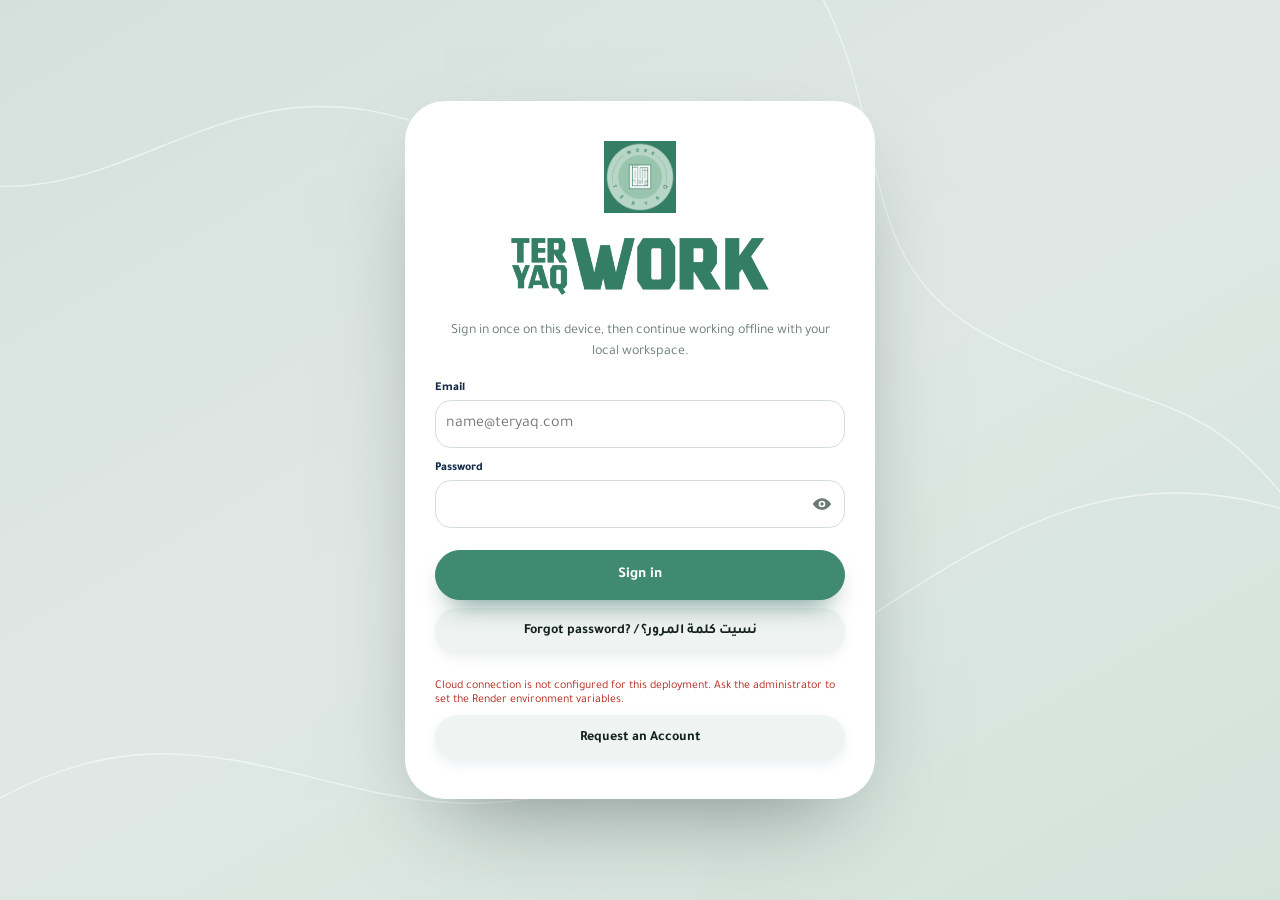
==== commit 00a5a956: "Add files via upload" ====
--- a/index.html
+++ b/index.html
@@ -9,21 +9,26 @@
   <meta name="apple-mobile-web-app-status-bar-style" content="default">
   <meta name="apple-mobile-web-app-title" content="TERYAQ Work">
   <title>TERYAQ Work</title>
-  <link rel="manifest" href="manifest.webmanifest">
-  <link rel="icon" href="icons/icon-192.png">
-  <link rel="apple-touch-icon" href="icons/icon-192.png">
+  <link rel="stylesheet" href="next-release.css">
+<link rel="stylesheet" href="release-311.css">
+<link rel="manifest" href="manifest.webmanifest">
+  <link rel="icon" href="icons/favicon-v314.png">
+  <link rel="apple-touch-icon" href="icons/apple-touch-v314.png">
   <link rel="stylesheet" href="styles.v2.9.2.css">
-  <link rel="stylesheet" href="theme.v3.0.8.css">
-  <link rel="stylesheet" href="enhancements.v3.0.8.css">
+  <link rel="stylesheet" href="theme.v3.1.1.css">
+  <link rel="stylesheet" href="enhancements.v3.1.1.css">
+  <link rel="stylesheet" href="release-312.css">
   <script src="runtime-config.js"></script>
-  <script src="boot-config.v3.0.8.js"></script>
+  <script src="boot-config.v3.1.1.js"></script>
+<link rel="stylesheet" href="release-313.css">
+<link rel="stylesheet" href="release-314.css">
 </head>
 <body>
 <div class="auth-gate" id="authGate">
   <div class="auth-layout">
     <main class="auth-card" aria-labelledby="authTitle">
-      <div class="auth-logo"><img src="icons/teryaq-mark.png" alt="TERYAQ logo"></div>
-      <h1 id="authTitle">TERYAQ Work</h1>
+      <div class="auth-logo"><img src="icons/brand-mark-v314.png" alt="TERYAQ logo"></div>
+      <h1 id="authTitle"><img src="icons/brand-wordmark-v314.png" alt="TERYAQ Work"></h1>
       <p>Sign in once on this device, then continue working offline with your local workspace.</p>
       <div class="field"><label for="authEmail">Email</label><input id="authEmail" type="email" autocomplete="username" placeholder="name@teryaq.com"></div>
       <div class="field"><label for="authPassword">Password</label><div class="password-field"><input id="authPassword" type="password" autocomplete="current-password"><button class="password-toggle" id="authPasswordToggle" type="button" aria-label="Show password" aria-pressed="false" title="Show password"><span data-ui-icon="auth.password-show" aria-hidden="true"></span></button></div></div>
@@ -60,13 +65,12 @@
 <div class="app-shell hidden" id="appShell">
   <aside class="app-sidebar" id="appSidebar">
     <div class="sidebar-brand">
-      <button class="brand-mark logo-mark" id="homeBtn" title="Dashboard"><img src="icons/teryaq-mark.png" alt="TERYAQ logo"></button>
-      <div class="sidebar-brand-copy"><strong>TERYAQ</strong><small>مساحة عمل ترياق · <span id="sidebarAppVersion">v3.0.8</span></small></div>
+      <button class="brand-mark logo-mark" id="homeBtn" title="Dashboard"><img src="icons/brand-mark-v314.png" alt="TERYAQ logo"></button>
+      <div class="sidebar-brand-copy"><strong>TERYAQ</strong><small>مساحة عمل ترياق · <span id="sidebarAppVersion">v3.1.4</span></small></div>
       <button class="sidebar-collapse" id="sidebarCollapse" aria-label="Collapse sidebar" aria-expanded="true" aria-controls="appSidebar" title="Collapse sidebar"><span data-ui-icon="menu"></span></button>
       <button class="sidebar-close" id="sidebarClose" aria-label="Close menu"><span data-ui-icon="close"></span></button>
     </div>
     <nav class="sidebar-nav" aria-label="Main navigation">
-      <button class="sidebar-link active" data-nav="home" title="Dashboard"><span class="nav-icon" data-ui-icon="home"></span><span class="nav-label">Dashboard</span></button>
       <button class="sidebar-link" data-nav="documents" title="Documents"><span class="nav-icon" data-ui-icon="documents"></span><span class="nav-label">Documents</span></button>
       <button class="sidebar-link" data-nav="templates" title="Templates"><span class="nav-icon" data-ui-icon="templates"></span><span class="nav-label">Templates</span></button>
       <button class="sidebar-link" data-nav="submissionForms" title="Submission Forms"><span class="nav-icon" data-ui-icon="submissionForms"></span><span class="nav-label">Submission Forms</span></button>
@@ -80,6 +84,7 @@
   <div class="sidebar-scrim hidden" id="sidebarScrim"></div>
   <div class="app-frame">
   <header class="topbar">
+    <a class="work-brand editor-brand" href="#" id="workBrandHome" aria-label="TERYAQ Work — Dashboard"><img src="icons/brand-mark-v314.png" alt="TERYAQ"><img class="brand-wordmark" src="icons/brand-wordmark-v314.png" alt="TERYAQ Work"></a>
     <div class="brand">
       <button class="mobile-menu" id="sidebarToggle" aria-label="Open menu" aria-expanded="false" aria-controls="appSidebar"><span data-ui-icon="menu"></span></button>
       <button class="btn back-button hidden" id="backBtn" title="Back to documents"><span data-ui-icon="arrow-left"></span><span>Back</span></button>
@@ -213,10 +218,10 @@
                 <label class="script-ribbon-setting">Line spacing <input id="scriptPromptSpacing" type="range" min="1.2" max="2.4" step="0.1" value="1.6"></label>
               </div></div>
               <div class="control-group ribbon-panel" data-ribbon-panel="insert" hidden>
-                <div class="control-body"><button class="btn" id="mainFigBtn">+ Figure Placeholder</button><button class="btn" id="marginFigBtn">+ Margin Figure</button><button class="btn" id="newTableBtn">+ New Table</button><button class="btn" id="importDocxTableBtn">Import DOCX Table</button></div>
+                <div class="control-body"><button class="btn" id="mainFigBtn"><span data-ui-icon="figure"></span><span>Figure Placeholder</span></button><button class="btn" id="marginFigBtn"><span data-ui-icon="shared.image"></span><span>Margin Figure</span></button><button class="btn" id="newTableBtn"><span data-ui-icon="content"></span><span>New Table</span></button><button class="btn" id="importDocxTableBtn"><span data-ui-icon="import"></span><span>Import DOCX Table</span></button></div>
               </div>
               <div class="control-group ribbon-panel" data-ribbon-panel="table" hidden>
-                <div class="control-body"><button class="btn" id="tableOutlineBtn" type="button" aria-expanded="false" aria-controls="tableOutlinePanel">Table Outline</button><button class="btn" id="rowUpBtn"><span class="table-direction-arrow" data-ui-icon="editor.table-up" aria-hidden="true"></span><span>Row</span></button><button class="btn" id="rowDownBtn"><span class="table-direction-arrow" data-ui-icon="editor.table-down" aria-hidden="true"></span><span>Row</span></button><button class="btn" id="colLeftBtn"><span class="table-direction-arrow" data-ui-icon="editor.table-left" aria-hidden="true"></span><span>Column</span></button><button class="btn" id="colRightBtn"><span class="table-direction-arrow" data-ui-icon="editor.table-right" aria-hidden="true"></span><span>Column</span></button><button class="btn danger" id="delRowBtn">Delete Row</button><button class="btn danger" id="delColBtn">Delete Col</button><button class="btn danger" id="deleteTableBtn">Delete Table</button><div class="control-row"><input id="colWidthInput" type="number" min="5" max="95" value="33" style="width:72px;border:1px solid var(--line);border-radius:8px;padding:7px"><button class="btn" id="applyColWidthBtn">Apply Width %</button><button class="btn" id="equalColsBtn">Equal Columns</button></div></div>
+                <div class="control-body"><button class="btn" id="tableOutlineBtn" type="button" aria-expanded="false" aria-controls="tableOutlinePanel"><span data-ui-icon="content"></span><span>Table Outline</span></button><button class="btn" id="rowUpBtn"><span class="table-direction-arrow" data-ui-icon="editor.table-up" aria-hidden="true"></span><span>Row</span></button><button class="btn" id="rowDownBtn"><span class="table-direction-arrow" data-ui-icon="editor.table-down" aria-hidden="true"></span><span>Row</span></button><button class="btn" id="colLeftBtn"><span class="table-direction-arrow" data-ui-icon="editor.table-left" aria-hidden="true"></span><span>Column</span></button><button class="btn" id="colRightBtn"><span class="table-direction-arrow" data-ui-icon="editor.table-right" aria-hidden="true"></span><span>Column</span></button><button class="btn danger" id="delRowBtn"><span data-ui-icon="shared.delete"></span><span>Delete Row</span></button><button class="btn danger" id="delColBtn"><span data-ui-icon="shared.delete"></span><span>Delete Col</span></button><button class="btn danger" id="deleteTableBtn"><span data-ui-icon="shared.delete"></span><span>Delete Table</span></button><div class="control-row"><input id="colWidthInput" type="number" min="5" max="95" value="33" style="width:72px;border:1px solid var(--line);border-radius:8px;padding:7px"><button class="btn" id="applyColWidthBtn">Apply Width %</button><button class="btn" id="equalColsBtn">Equal Columns</button></div></div>
                 <div class="table-outline-panel hidden" id="tableOutlinePanel" role="region" aria-label="Table outline">
                   <section class="cover-card table-information-card">
                     <div class="cover-title"><div><h2>Table Outline</h2><small>Automatically linked to every inserted table</small></div><button class="btn small" id="closeTableOutlineBtn" type="button" aria-label="Close table outline">Close</button></div>
@@ -242,7 +247,7 @@
   <main>
     <section class="view active" id="homeView">
       <div class="portal-page">
-        <div class="hero dashboard-hero"><div class="hero-copy"><span class="eyebrow">Dashboard</span><h2>Welcome, <span id="welcomeEmail"></span></h2><p>Your scientific workspace is ready. Create, edit offline, and synchronize safely when the connection returns.</p><span class="version-badge">TERYAQ Work <b id="appVersionBadge">v3.0.8</b></span></div><button class="btn primary new-document-btn" id="newDocumentBtn">+ New document</button></div>
+        <div class="hero dashboard-hero"><div class="hero-copy"><span class="eyebrow">Dashboard</span><h2>Welcome, <span id="welcomeEmail"></span></h2><p>Your scientific workspace is ready. Create, edit offline, and synchronize safely when the connection returns.</p><span class="version-badge">TERYAQ Work <b id="appVersionBadge">v3.1.1</b></span></div><button class="btn primary new-document-btn" id="newDocumentBtn">+ New document</button></div>
         <div class="stat-grid" id="dashboardStats"></div>
         <section class="portal-panel dashboard-updates-panel"><div class="section-head"><div><span class="eyebrow">WHAT'S NEW</span><h3>Updates & announcements</h3></div></div><div class="dashboard-updates" id="dashboardUpdates"></div></section>
         <div class="portal-grid two-thirds">
@@ -286,7 +291,7 @@
     <section class="view" id="settingsView"><div class="portal-page"><div class="page-heading"><div><span class="eyebrow">Preferences</span><h2>Settings & Sync</h2><p>Manage automatic synchronization, cloud connection, backups, and this device.</p></div></div><div id="settingsPageBody"></div></div></section>
     <section class="view" id="profileView"><div class="portal-page"><div class="page-heading"><div><span class="eyebrow">Your account</span><h2>Profile</h2><p>Manage the name and photo shown across TERYAQ.</p></div></div><div id="accountPageBody"></div></div></section>
     <section class="view" id="submissionFormsView"><div class="portal-page"><div class="page-heading"><div><span class="eyebrow">TERYAQ</span><h2>Submission Forms</h2><p>Choose a submission form to send your completed work.</p></div></div><div id="submissionFormsBody"></div></div></section>
-    <section class="view" id="courseProgressView"><div class="portal-page"><div class="page-heading"><div><span class="eyebrow">TERYAQ</span><h2>Courses</h2><p>Open a course, choose a chapter, then manage each work area separately.</p></div></div><div id="courseProgressBody"></div></div></section>
+    <section class="view" id="courseProgressView"><div class="portal-page"><div id="courseProgressBody"></div></div></section>
     <section class="view" id="adminView"><div class="portal-page admin-center-page"><div class="page-heading"><div><span class="eyebrow">Administration</span><h2>Admin Center</h2><p>Manage access, content, cloud operations, analytics, governance, and user updates.</p></div></div><div id="adminPageBody"></div></div></section>
 
     <section class="view" id="editorView">
@@ -353,13 +358,22 @@
 <div class="modal hidden" id="modal"><div class="modal-card"><div style="display:flex;justify-content:flex-end"><button class="btn" id="closeModal">Close</button></div><div id="modalBody"></div></div></div>
 <div class="toast" id="toast"></div>
 <script src="vendor/jszip.min.js"></script>
-<script src="dialogs.v3.0.8.js"></script>
-<script src="platform.v3.0.8.js"></script>
-<script src="workflow.v3.0.8.js"></script>
-<script src="team-analytics.v3.0.8.js"></script>
-<script src="direction.v3.0.8.js"></script>
-<script src="guide.v3.0.8.js"></script>
-<script src="app.v3.0.8.js"></script>
-<script src="submissions.v3.0.8.js"></script>
+<script src="dialogs.v3.1.1.js"></script>
+<script src="platform.v3.1.4.js"></script>
+<script src="next-release.v3.1.4.js"></script>
+<script src="release-311.v3.1.4.js"></script>
+<script src="release-312.js"></script>
+<script src="release-313.js"></script>
+<script src="release-314.js"></script>
+<script src="course-hub.v3.1.4.js"></script>
+<script src="content-setup.js"></script>
+<script src="archive-312.js"></script>
+<script src="auto-delivery.js"></script>
+<script src="workflow.v3.1.4.js"></script>
+<script src="team-analytics.v3.1.1.js"></script>
+<script src="direction.v3.1.1.js"></script>
+<script src="guide.v3.1.1.js"></script>
+<script src="app.v3.1.4.js"></script>
+<script src="submissions.v3.1.4.js"></script>
 </body>
 </html>
--- a/next-release.css
+++ b/next-release.css
@@ -0,0 +1,4 @@
+[hidden]{display:none!important}.next-heading{display:flex;align-items:center;justify-content:space-between;gap:18px;margin:10px 0 20px}.next-heading h3,.next-heading p{margin:4px 0}.next-filters{display:flex;flex-wrap:wrap;gap:12px;margin:16px 0;align-items:center}.next-filters input{flex:2;min-width:180px}.next-filters select{flex:1;min-width:140px}.next-badge{display:inline-block;padding:5px 10px;border-radius:7px;background:#e9f3ee;color:#28614d;font-size:13px;margin:2px}.next-profile-grid,.next-profile .profile-readonly-fields{display:grid!important;grid-template-columns:repeat(2,minmax(0,1fr));gap:22px 28px}.next-profile label,.next-profile-grid label{display:flex;flex-direction:column;gap:8px;font-size:15px;min-width:0}.next-profile input,.next-profile select,.next-profile-grid input,.next-profile-grid select{width:100%;min-height:48px;font:inherit}.next-profile input[type=checkbox]{width:20px;min-height:20px}.next-profile input[name=email]{direction:ltr}.next-profile .row-actions{margin-top:25px;justify-content:flex-start;padding-top:20px;border-top:1px solid #dfe7e2}.next-avatar-banner{display:flex;align-items:center;gap:18px;border-bottom:1px solid #dfe7e2;padding:20px 0;margin-bottom:24px}.next-avatar{width:70px;height:70px;border-radius:50%;background:#eaf1ee;display:grid;place-items:center;font-size:30px}.next-chapter-checks{display:grid;gap:12px;max-height:260px;overflow:auto}.next-chapter-checks label{display:flex;align-items:center;gap:10px}.next-chapter-checks input{width:18px}.next-course-layout{display:grid;grid-template-columns:275px minmax(0,1fr);gap:22px;align-items:start}.next-course-tree{position:sticky;top:120px;max-height:calc(100vh - 145px);overflow:auto;padding:22px 16px;background:#fff;border:1px solid #e1e9e4;border-radius:18px}.next-course-tree>input{width:100%;margin-bottom:20px}.next-course-tree summary{padding:10px 4px;font-weight:600;cursor:pointer;list-style:none;display:flex;align-items:center;gap:8px}.next-course-tree summary:before{content:'›';display:inline-block;transition:transform .15s}.next-course-tree details[open]>summary:before{transform:rotate(90deg)}.next-course-tree details details{margin-left:14px;border-left:1px solid #e1e9e4;padding-left:8px}.next-course-tree button{font:inherit;text-align:left;cursor:pointer;background:none;border:0;padding:9px 8px;border-radius:8px;color:inherit;max-width:100%;white-space:normal}.next-tree-chapters{display:grid;margin-left:15px}.next-course-tree .selected{background:#eaf3ef;color:#2e775f;font-weight:700}.next-old-course-filter>label{display:none!important}.next-old-course-filter{justify-content:flex-end!important}.next-course-layout .workflow-page{min-width:0}.next-admin-icon{width:23px;height:23px;flex:none}.admin-section-nav button{display:flex;align-items:center;gap:14px;font-size:14px}.next-setup-table table{table-layout:auto}.next-setup-table td:first-child{width:42%;font-size:16px}.next-setup-table small,.admin-table td small{display:block;color:#73847b}.next-add-record{float:right;margin-bottom:14px}.next-folder-download{align-self:center;margin-bottom:12px}.next-drive-state{padding:15px;background:#edf5f1;border:1px solid #d5e5dc;border-radius:12px;margin-bottom:12px}.next-live-notice{position:fixed;right:24px;bottom:24px;z-index:9999;width:min(370px,calc(100vw - 32px));background:#fff;border:1px solid #cee0d7;border-inline-start:4px solid #408a71;box-shadow:0 12px 40px #143b2529;border-radius:14px;padding:18px;text-align:start;font-family:Tajawal,Arial;cursor:pointer}.next-live-notice strong,.next-live-notice span{display:block}.next-live-notice button{float:right;background:none;border:0;font-size:22px;cursor:pointer}.brand-mark.logo-mark,.sidebar .brand-mark.logo-mark{background:transparent!important;box-shadow:none!important;border:0!important;border-radius:0!important;padding:0!important}.brand-mark.logo-mark img{border-radius:0!important;width:100%;height:auto;object-fit:contain}.workflow-modal,.workflow-modal *{box-sizing:border-box}.workflow-modal{max-height:90vh;overflow:auto}.workflow-modal .next-profile-grid{padding:10px}.admin-table th,.admin-table td{padding:16px!important}.next-stage{font-size:14px}.submission-check{display:flex;gap:10px;align-items:center;margin:8px 0}.submission-check input{width:18px;height:18px}
+@media(max-width:1000px){.next-course-layout{grid-template-columns:220px minmax(0,1fr)}.next-course-tree{padding:14px 8px}.workflow-view-tabs{overflow-x:auto;flex-wrap:nowrap!important}.workflow-view-tabs button{white-space:nowrap}.next-filters{align-items:stretch}}@media(max-width:760px){.next-course-layout{display:block}.next-course-tree{position:relative;top:auto;max-height:300px;margin-bottom:18px}.next-profile-grid,.next-profile .profile-readonly-fields{grid-template-columns:1fr!important}.next-heading{align-items:flex-start;flex-direction:column}.next-setup-table{overflow-x:auto}.next-live-notice{right:16px;bottom:16px}}
+.next-profile label:has([name=country]){grid-column:1}.next-profile label:has([name=institution]){grid-column:2}@media(max-width:760px){.next-profile label:has([name=country]),.next-profile label:has([name=institution]){grid-column:1}}
+.next-profile{color:#18382c;font-family:Tajawal,Arial,sans-serif;padding:30px!important;max-width:1120px;margin:auto}.next-profile h3{font-size:24px;margin:0 0 12px}.next-profile input,.next-profile select{border:1px solid #d4e0da!important;border-radius:9px!important;background:#fff;color:#18382c;padding:11px 13px}.next-profile button.primary{background:#408a71!important;color:#fff}.next-academic-heading{grid-column:1/-1;border-top:1px solid #dfe7e2;padding-top:24px;margin:5px 0 0;font-size:18px}.next-avatar img{width:100%;height:100%;object-fit:cover;border-radius:50%}.next-avatar-banner .row-actions{border:0;padding:0;margin:8px 0;gap:10px}.next-combobox{position:relative;width:100%}.next-native-select{position:absolute!important;opacity:0;pointer-events:none;width:1px!important;height:1px!important;min-height:0!important}.next-combobox-button{border:1px solid #d4e0da;background:#fff;min-height:48px;width:100%;border-radius:9px;padding:11px 14px;text-align:start;color:#18382c;font:inherit;cursor:pointer}.next-combobox-button:after{content:'⌄';float:left}.next-combobox-popup{position:absolute;top:calc(100% + 5px);left:0;right:0;background:#fff;border:1px solid #d4e0da;border-radius:12px;padding:10px;box-shadow:0 8px 25px #193b2822;z-index:30}.next-combobox-popup [role=listbox]{max-height:230px;overflow:auto;display:grid;margin-top:8px}.next-combobox-popup [role=option]{text-align:start;background:#fff;border:0;padding:10px;color:#18382c;font:inherit;cursor:pointer}.next-combobox-popup [role=option]:hover{background:#eaf3ef}
--- a/release-311.css
+++ b/release-311.css
@@ -0,0 +1,13 @@
+/* Approved chapter/task mockup: compact header, three tabs and a readable task tree. */
+#courseProgressView .portal-page{padding-top:8px!important}#courseProgressBody.next-course-layout{grid-template-columns:330px minmax(0,1fr);gap:24px;align-items:start}.workflow-page{margin:0!important}.next-old-course-filter{display:none!important}.chapter-task-tree{padding:18px 14px;border-radius:18px;top:112px;max-height:calc(100dvh - 128px);box-shadow:none}.chapter-task-tree h3{margin:0 8px 16px;font-size:21px}.tree-search{position:relative;display:flex;align-items:center;margin:0 5px 14px;border:1px solid #d8e2de;border-radius:12px;height:46px;gap:11px;padding:0 14px;background:white}.tree-search>svg{width:19px;height:19px;flex:none;color:#526b63}.tree-search>input{font:inherit;font-size:14px;width:100%;min-width:0;border:0!important;background:transparent!important;box-shadow:none!important;padding:0!important;margin:0!important;height:42px;outline:0}.tree-search:focus-within{outline:2px solid #408a7160}.chapter-task-tree details details{margin:0 0 0 9px;border:0!important;padding:0!important}.chapter-task-tree summary{gap:7px;padding:4px 0;min-height:37px;font-size:14px}.chapter-task-tree summary:before{display:none!important}.chapter-task-tree summary::-webkit-details-marker{display:none}.ui-chevron{width:18px;height:18px;flex:none;vertical-align:middle}.chapter-task-tree summary>.ui-chevron{transform:rotate(-90deg);transition:transform .15s}.chapter-task-tree details[open]>summary>.ui-chevron{transform:none}.chapter-task-tree summary>button{flex:1;min-width:0;padding:9px 8px;text-align:start;font-size:14px;line-height:1.45}.chapter-task-tree .next-tree-chapters{margin:0 0 0 9px;gap:0;display:block}.tree-chapter-current{display:block;font-size:11px;color:#657d74;font-weight:400;margin-top:3px}.tree-work-areas{margin-left:5px}.tree-work-areas summary>span{flex:1;min-width:0}.tree-work-areas summary>small{font-size:11px;font-weight:400;color:#647d72;padding-right:5px}.tree-task-list{display:grid;gap:3px;margin:2px 0 7px 10px}.chapter-task-tree .tree-task{display:grid;grid-template-columns:14px minmax(0,1fr) auto;gap:8px;align-items:center;width:100%;padding:9px 7px;line-height:1.4;border-radius:8px;font-size:12px}.tree-task-title{overflow-wrap:anywhere}.tree-task small{font-size:10px;max-width:60px;text-align:end;color:#687c73}.tree-status-dot{width:12px;height:12px;background:#b9c4c0;border-radius:50%;display:grid;place-items:center;font:9px Arial;color:#fff}.tree-status-dot.approved{background:#218568}.tree-status-dot.in_progress{background:#438fce}.tree-status-dot.in_review{background:#e6a82c}.tree-status-dot.ready{background:#789b9e}.tree-status-dot.changes_requested,.tree-status-dot.blocked{background:#ce775d}.tree-hide-approved{display:flex;align-items:center;gap:10px;padding:14px 6px 2px;font-size:12px;border-top:1px solid #edf1ef;margin-top:14px}.tree-hide-approved input{width:17px;height:17px;accent-color:#408a71;margin:0}.chapter-compact-head{display:flex;justify-content:space-between;align-items:center;gap:24px;padding:10px 0 20px}.chapter-heading-copy{min-width:0}.chapter-back{display:flex;align-items:center;gap:7px;background:none;border:0;color:#70867c;font:inherit;font-size:12px;cursor:pointer;margin:0 0 10px;padding:0}.chapter-back svg{width:14px;height:14px}.chapter-compact-head h2{font-size:clamp(21px,2vw,29px)!important;line-height:1.4!important;margin:0 0 5px!important;letter-spacing:0!important}.chapter-compact-head .next-stage{margin:0 0 3px;color:#647d72}.chapter-heading-copy>small{font-size:11px;color:#84958e}.chapter-compact-progress{width:260px;max-width:35%;flex-shrink:0}.chapter-compact-progress>div{display:flex;align-items:center;gap:12px;margin:8px 0}.chapter-compact-progress .workflow-meter{flex:1;height:8px}.chapter-compact-progress strong{font-size:16px}.chapter-compact-progress small{font-size:12px;color:#647d72}.chapter-primary-tabs{display:flex;gap:22px;border-bottom:1px solid #dbe5df;margin:0 0 18px;padding:0;background:none}.chapter-primary-tabs button{display:flex;align-items:center;gap:9px;padding:14px 15px;color:#6b7875;background:none;border:0;border-bottom:3px solid transparent;font:inherit;font-size:14px;font-weight:600;cursor:pointer}.chapter-primary-tabs button.active{color:#1d624f;border-bottom-color:#408a71}.chapter-primary-tabs svg{width:20px;height:20px}.chapter-work-filter{display:flex;align-items:center;gap:18px;flex-wrap:wrap;margin:0 0 18px}.chapter-work-filter>label{display:flex;align-items:center;gap:9px;font-size:12px}.chapter-work-filter select{min-width:220px;padding:10px 34px 10px 12px;border-radius:9px;border:1px solid #dbe5df;font:inherit;background-color:#fff}.chapter-work-filter .workflow-progress-summary{margin:0;display:flex;gap:8px}.chapter-assignment-area{padding:16px;border:1px solid #e1e9e4;border-radius:12px;background:white;margin:12px 0}.chapter-assignment-area h3{font-size:17px;margin:0 0 14px}.chapter-assignment-area .role-assignment-strip{margin:0;padding:0;border:0;background:none}.chapter-assignment-area .role-assignment-strip>h4{display:none}.course-roles-button{margin-inline-start:auto!important;font-size:12px!important}.workflow-view-tabs{margin:0 0 18px!important;gap:5px!important;padding:5px!important;box-shadow:none!important}.workflow-view-tabs button{font-size:13px!important;padding:11px 15px!important}.task-detail-toolbar{margin:0 0 12px!important;gap:10px!important}.task-detail-toolbar .task-breadcrumb{display:none}.task-title-card{border:1px solid #e1e9e4!important;box-shadow:none!important;border-radius:14px!important;padding:20px 24px!important;min-height:0!important;margin-bottom:14px!important}.task-title-card h2{font-size:25px!important;line-height:1.45!important;margin:9px 0 0!important}.task-title-card p:empty{display:none}.task-detail-v283 .page-form-card{border-radius:14px!important;box-shadow:none!important;padding:20px!important;margin:14px 0!important}.status-progress-card{min-height:0!important}.status-progress-card .task-progress-track{padding:14px 0!important;margin:0!important}.task-progress-track .task-progress-node{min-height:0!important}.task-card-title{margin-bottom:12px!important}.task-paired-grid{gap:16px!important}.task-top-grid{margin-top:14px!important}.task-info-table td{padding:10px 14px!important}.chapter-primary-tabs~.workflow-detail{margin-top:0!important}.workflow-table-wrap{border:1px solid #e1e9e4;border-radius:12px;overflow:auto;background:#fff}.workflow-task-table th,.workflow-task-table td{padding:12px!important;font-size:13px!important}.next-combobox-button:after{content:''!important;display:block;width:18px;height:18px;background:currentColor;mask:url("data:image/svg+xml,%3Csvg xmlns='http://www.w3.org/2000/svg' viewBox='0 0 24 24'%3E%3Cpath fill='none' stroke='black' stroke-width='2' d='m6 9 6 6 6-6'/%3E%3C/svg%3E") center/contain no-repeat}.chapter-accordion-arrow .ui-chevron{width:20px;height:20px}.auto-delivery{padding:16px;border:1px solid #cfe0d7;border-radius:12px;background:#f4f9f6;margin:14px 0}.auto-delivery h3{font-size:16px;margin:0 0 8px}.auto-delivery p{margin:8px 0;font-size:13px}.auto-document-grid{display:grid;grid-template-columns:1fr 1fr;gap:12px}.auto-document-grid label{display:grid;gap:6px;font-size:13px}.auto-document-grid select{width:100%;min-height:42px}.auto-delivery [role=status]{white-space:pre-line}.archive-download-pair{display:flex;align-items:stretch;gap:8px}.archive-download-pair>.submission-library-folder{flex:1}.next-folder-download{margin:0;align-self:stretch}.search-box,.search-field{gap:10px!important;padding-inline:16px!important}.search-box input,.search-field input{padding-inline:0!important}.search-box svg,.search-field svg{flex-shrink:0}
+@media(max-width:1300px){#courseProgressBody.next-course-layout{grid-template-columns:285px minmax(0,1fr);gap:18px}.tree-task small{max-width:45px;font-size:9px}.chapter-compact-head h2{font-size:23px!important}}@media(max-width:850px){#courseProgressBody.next-course-layout{grid-template-columns:235px minmax(0,1fr);gap:14px}.chapter-compact-head{display:block}.chapter-compact-progress{width:100%;max-width:none;margin-top:12px}.tree-task small{display:none}.tree-task{grid-template-columns:14px minmax(0,1fr)!important}.chapter-primary-tabs{gap:4px}.chapter-primary-tabs button{padding:12px 10px}.task-title-card h2{font-size:21px!important}.auto-document-grid{grid-template-columns:1fr}}@media(max-width:650px){#courseProgressBody.next-course-layout{display:block}.chapter-task-tree{position:relative;top:0;max-height:320px;margin-bottom:16px}.chapter-task-tree .tree-task small{display:block}.chapter-task-tree .tree-task{grid-template-columns:14px minmax(0,1fr) auto!important}.chapter-compact-head{padding-top:0}.chapter-primary-tabs button{flex:1;justify-content:center;font-size:13px}.task-paired-grid{grid-template-columns:1fr!important}.task-detail-toolbar{flex-wrap:wrap}.chapter-work-filter{gap:10px}.chapter-work-filter select{min-width:0;max-width:100%}}
+
+.task-title-card{display:block!important}.compact-task-title{display:flex;align-items:flex-start;justify-content:space-between;gap:20px}.compact-task-title>div:first-child{min-width:0}.compact-task-title .workflow-state{margin-top:8px}.compact-task-title .task-action-buttons{margin:0!important;display:flex;gap:8px;flex-wrap:wrap;justify-content:flex-end;max-width:45%}.compact-task-title .task-action-buttons .btn{font-size:12px!important;padding:9px 12px!important}.task-meta-strip{display:flex;gap:24px;align-items:center;padding:18px 0;margin-top:16px;border-top:1px solid #edf1ef;border-bottom:1px solid #edf1ef;flex-wrap:wrap}.task-meta-strip>div{min-width:100px;flex:1}.task-meta-strip small{display:block;color:#82948c;font-size:12px;margin-bottom:5px}.task-meta-strip strong{font-size:13px}.task-meta-strip>.btn{margin-inline-start:auto}.compact-task-status{padding:0!important;margin:0!important}.compact-task-status .task-progress-track{padding:18px 0 2px!important}.task-more-details{margin:0 0 14px;font-size:12px;color:#6f8379}.task-more-details>summary{cursor:pointer;padding:5px 0}.task-top-grid{display:block!important;margin:0!important}.task-more-details .task-information-card{margin:5px 0!important}.task-inputs-instructions{display:grid;grid-template-columns:minmax(0,1fr) minmax(0,1fr);gap:16px;align-items:start}.task-inputs-instructions>.instructions-checklist-grid{display:grid!important;grid-template-columns:1fr!important;gap:0!important;margin:0!important}.task-inputs-instructions .page-form-card{margin-top:0!important;min-height:0!important}.task-inputs-instructions .task-empty-state{min-height:0!important;padding:20px!important}.chapter-task-tree .tree-task.selected{background:#eaf3ef;color:#286c58}.chapter-task-tree .tree-task.selected small{color:#2273a0}.chapter-primary-tabs .ui-icon{fill:none;stroke:currentColor;stroke-width:1.4}
+@media(max-width:850px){.compact-task-title{flex-direction:column;gap:12px}.compact-task-title .task-action-buttons{max-width:100%;justify-content:flex-start}.task-meta-strip{gap:12px}.task-inputs-instructions{grid-template-columns:1fr}.task-meta-strip>div{min-width:90px}}
+
+/* A single stroked chevron replaces decorative text arrows across disclosure controls. */
+details>summary::marker{content:''}details>summary::-webkit-details-marker{display:none}details>summary{list-style:none}details>summary:after{content:''!important;width:18px;height:18px;display:inline-block;margin-inline-start:9px;vertical-align:middle;background:currentColor;mask:url("data:image/svg+xml,%3Csvg xmlns='http://www.w3.org/2000/svg' viewBox='0 0 24 24'%3E%3Cpath fill='none' stroke='black' stroke-width='2' d='m6 9 6 6 6-6'/%3E%3C/svg%3E") center/contain no-repeat;transform:rotate(-90deg)}details[open]>summary:after{transform:none}.chapter-task-tree details>summary:after,.chapter-accordion>summary:after,.instruction-options>summary:after{display:none!important}.dashboard-guide>summary:before,.submission-history>summary:before{content:none!important}.task-executor-trigger .executor-chevron svg{width:18px;height:18px}
+
+.global-search{display:flex!important;align-items:center;gap:12px!important;padding:0 16px!important}.global-search>[data-ui-icon]{width:20px;flex:none;display:flex}.global-search input{padding-inline:0!important;min-width:0}.topbar .brand-copy>small{font-size:11px}.topbar{gap:20px!important;padding-block:14px!important}.topbar .top-actions{gap:16px!important}
+
+.compact-task-title>div:first-child>small{display:block;margin-bottom:9px}.compact-task-title h2{display:inline;vertical-align:middle;margin-inline-end:12px!important}.compact-task-title h2~.workflow-state{vertical-align:middle;margin-top:0}.tree-hide-approved input{appearance:none;width:36px;height:21px;border-radius:14px;background:#c6d5ce;position:relative;border:0;cursor:pointer}.tree-hide-approved input:after{content:'';position:absolute;left:3px;top:3px;width:15px;height:15px;border-radius:50%;background:white;box-shadow:0 1px 3px #0002;transition:transform .15s}.tree-hide-approved input:checked{background:#408a71}.tree-hide-approved input:checked:after{transform:translateX(15px)}
--- a/theme.v3.1.1.css
+++ b/theme.v3.1.1.css
@@ -0,0 +1,587 @@
+/* =====================================================================
+   TERYAQ Master Tool — visual theme layer (v2.9.2 redesign)
+   ---------------------------------------------------------------------
+   Presentation only. Loaded after styles.v2.9.2.css. No JavaScript,
+   Supabase or data behaviour depends on this file.
+
+   Boundaries (by design):
+   • Screen only: rules are wrapped in @media screen, so printing and the
+     A4 PDF dialog keep their original styling.
+   • Exports (PDF / HTML / .ترياق) build their own CSS in JavaScript and
+     never read this file.
+   • Inside templates nothing changes: while a document is open
+     (.app-shell.editor-mode) every page rule here is switched off. Only
+     the sidebar and the top bar / editor toolbar take the new look; the
+     toolbar keeps its original sizes and layout.
+   • The UI uses its own font family name ("Tajawal UI") so the weights
+     added for the interface never change the font used inside templates.
+
+   Roll back: delete the <link> to this file in index.html.
+   ===================================================================== */
+@font-face{font-family:"Tajawal UI";src:url("fonts/Tajawal-ExtraLight.ttf") format("truetype");font-weight:200;font-style:normal;font-display:swap}
+@font-face{font-family:"Tajawal UI";src:url("fonts/Tajawal-Light.ttf") format("truetype");font-weight:300;font-style:normal;font-display:swap}
+@font-face{font-family:"Tajawal UI";src:url("fonts/Tajawal-Regular.ttf") format("truetype");font-weight:400;font-style:normal;font-display:swap}
+@font-face{font-family:"Tajawal UI";src:url("fonts/Tajawal-Medium.ttf") format("truetype");font-weight:500 600;font-style:normal;font-display:swap}
+@font-face{font-family:"Tajawal UI";src:url("fonts/Tajawal-Bold.ttf") format("truetype");font-weight:700;font-style:normal;font-display:swap}
+@font-face{font-family:"Tajawal UI";src:url("fonts/Tajawal-ExtraBold.ttf") format("truetype");font-weight:800;font-style:normal;font-display:swap}
+@font-face{font-family:"Tajawal UI";src:url("fonts/Tajawal-Black.ttf") format("truetype");font-weight:900;font-style:normal;font-display:swap}
+:root{
+  --tq-illus-text:url("data:image/svg+xml,%3Csvg xmlns='http://www.w3.org/2000/svg' viewBox='0 0 180 120' fill='none' stroke='%2316251f' stroke-width='2.2' stroke-linecap='round' stroke-linejoin='round'%3E%0A%3Crect x='46' y='14' width='74' height='94' rx='8' fill='%23ffffff'/%3E%0A%3Cpath d='M120 32 102 14' /%3E%0A%3Crect x='56' y='28' width='40' height='8' rx='3' fill='%23408a71' stroke='none'/%3E%0A%3Cpath d='M56 46h52M56 55h52M56 64h40M56 76h52M56 85h30'/%3E%0A%3Crect x='112' y='58' width='12' height='44' rx='3' transform='rotate%2832 118 80%29' fill='%23d7ebe2'/%3E%0A%3Cpath d='m130 96 4 7-8-2'/%3E%0A%3Ccircle cx='36' cy='30' r='4' fill='%23408a71' stroke='none'/%3E%3Cpath d='M140 22h10M145 17v10'/%3E%0A%3C/svg%3E");
+  --tq-illus-figures:url("data:image/svg+xml,%3Csvg xmlns='http://www.w3.org/2000/svg' viewBox='0 0 180 120' fill='none' stroke='%2316251f' stroke-width='2.2' stroke-linecap='round' stroke-linejoin='round'%3E%0A%3Crect x='58' y='16' width='80' height='62' rx='8' fill='%23d7ebe2' transform='rotate%288 98 47%29'/%3E%0A%3Crect x='40' y='30' width='84' height='66' rx='8' fill='%23ffffff'/%3E%0A%3Ccircle cx='62' cy='50' r='7' fill='%23408a71' stroke='none'/%3E%0A%3Cpath d='m46 88 24-24 16 14 12-10 22 20'/%3E%0A%3Cpath d='M50 104h28' /%3E%3Ccircle cx='150' cy='26' r='4' fill='%23408a71' stroke='none'/%3E%3Cpath d='M24 64h10M29 59v10'/%3E%0A%3C/svg%3E");
+  --tq-illus-script:url("data:image/svg+xml,%3Csvg xmlns='http://www.w3.org/2000/svg' viewBox='0 0 180 120' fill='none' stroke='%2316251f' stroke-width='2.2' stroke-linecap='round' stroke-linejoin='round'%3E%0A%3Crect x='34' y='18' width='96' height='66' rx='9' fill='%23ffffff'/%3E%0A%3Cpath d='M46 34h50M46 44h62M46 54h44' /%3E%3Crect x='44' y='62' width='76' height='10' rx='5' fill='%23d7ebe2' stroke='none'/%3E%0A%3Cpath d='M70 84v14M94 84v14M60 100h44'/%3E%0A%3Ccircle cx='146' cy='54' r='14' fill='%23408a71' stroke='none'/%3E%3Cpath d='m142 47 10 7-10 7z' fill='%23ffffff' stroke='%23ffffff'/%3E%0A%3Cpath d='M150 22h10M155 17v10'/%3E%0A%3C/svg%3E");
+  --tq-illus-help:url("data:image/svg+xml,%3Csvg xmlns='http://www.w3.org/2000/svg' viewBox='0 0 200 130' fill='none' stroke='%23ffffff' stroke-width='2.4' stroke-linecap='round' stroke-linejoin='round'%3E%0A%3Cpath d='M100 30c-14-10-36-12-58-6v76c22-6 44-4 58 6 14-10 36-12 58-6V24c-22-6-44-4-58 6z' fill='rgba%28255,255,255,.12%29'/%3E%0A%3Cpath d='M100 30v76'/%3E%0A%3Cpath d='M52 62h14l6-12 8 26 6-14h10' stroke='%23bfe4d4'/%3E%0A%3Cpath d='M114 48h30M114 60h30M114 72h22'/%3E%0A%3Ccircle cx='34' cy='22' r='4' fill='%23ffffff' stroke='none'/%3E%3Cpath d='M168 14v12M162 20h12'/%3E%0A%3Ccircle cx='176' cy='96' r='3' fill='%23bfe4d4' stroke='none'/%3E%0A%3C/svg%3E");
+  --tq-lines:url("data:image/svg+xml,%3Csvg xmlns='http://www.w3.org/2000/svg' viewBox='0 0 1440 900' preserveAspectRatio='none' fill='none' stroke='white' stroke-opacity='.55' stroke-width='1.4'%3E%0A%3Cpath d='M-40 820C260 640 420 900 720 760S1180 420 1480 520'/%3E%0A%3Cpath d='M900 -40c120 160 40 300 220 380s240 40 360 200'/%3E%0A%3Cpath d='M-60 180c200 40 300-120 520-60'/%3E%0A%3C/svg%3E");
+}
+
+@media screen{
+/* ===================== 1. Tokens ===================== */
+.app-shell:not(.editor-mode),
+.app-frame>.topbar,
+.app-sidebar,
+.auth-gate,
+.account-request-modal,
+#modal,
+.validation-panel,
+.toast,
+.workflow-modal-backdrop,
+.sidebar-scrim{--tq-green:#408a71;--tq-green-600:#377b64;--tq-green-700:#2b6553;--tq-green-800:#1f4d3f;--tq-green-300:#8cc4ae;--tq-green-200:#bfe0d2;--tq-green-100:#dcefe6;--tq-green-50:#eef7f2;
+  --tq-ink:#13211c;--tq-ink-2:#24352f;--tq-text:#2a3a34;--tq-muted:#6a7a74;--tq-faint:#97a49f;
+  --tq-line:#e6ecea;--tq-line-strong:#d3ddd9;
+  --tq-board:#f6f8f7;--tq-card:#fff;--tq-tint:#eff3f1;
+  --tq-slate:#3d5a74;--tq-slate-50:#e9eff6;
+  --tq-amber:#93600e;--tq-amber-50:#fcf1db;--tq-red:#c0392b;--tq-red-50:#fdebe8;
+  --tq-blue:#2f63a8;--tq-blue-50:#e8f0fb;--tq-violet:#5b4fa0;--tq-violet-50:#eeecf9;
+  --tq-r-sm:12px;--tq-r:18px;--tq-r-lg:28px;--tq-r-xl:36px;--tq-pill:999px;
+  --tq-shadow:0 1px 2px rgba(19,33,28,.04),0 18px 40px -26px rgba(19,33,28,.22);
+  --tq-shadow-lift:0 2px 6px rgba(19,33,28,.05),0 28px 56px -26px rgba(19,33,28,.32);
+  --tq-shadow-pop:0 30px 70px -28px rgba(19,33,28,.42),0 2px 8px rgba(19,33,28,.06);
+  --tq-focus:0 0 0 3px rgba(64,138,113,.32);
+  --brand:var(--tq-green);--brand-dark:var(--tq-green-700);--brand-soft:var(--tq-green-50);--brand-secondary:var(--tq-muted);
+  --navy:var(--tq-ink);--navy-soft:var(--tq-muted);--indigo:var(--tq-slate);
+  --ink:var(--tq-ink);--muted:var(--tq-muted);--line:var(--tq-line);--panel:var(--tq-tint);--bg:transparent;
+  --gold:#a8792a;--shadow:var(--tq-shadow);}
+.app-frame>.topbar .table-outline-panel{--brand:#294261;--brand-dark:#203b5b;--brand-soft:#f6f1eb;--navy:#142b48;--ink:#142b48;--muted:#65758a;
+  --line:#e4dbcf;--panel:#f7f3ee;--bg:#faf8f4;--indigo:#71808a;--gold:#bd902d;--shadow:0 8px 28px rgba(41,66,97,.07);
+  font-family:"Tajawal",Arial,sans-serif;}
+/* ===================== 2. Canvas + board ===================== */
+html:not(:has(.app-shell.editor-mode)){background:var(--tq-lines) center/cover no-repeat fixed,linear-gradient(150deg,#d5e0dc 0%,#dfe8e4 50%,#d3e3dc 100%) fixed!important;background-color:#d9e3df!important;min-height:100%}
+body:not(:has(.app-shell.editor-mode)),
+.app-shell:not(.editor-mode){background:transparent!important}
+body:not(:has(.app-shell.editor-mode))::before{content:"";position:fixed;z-index:0;pointer-events:none;
+  inset:12px 12px 12px 128px;border-radius:44px;background:#f6f8f7;
+  box-shadow:0 1px 0 rgba(255,255,255,.9) inset,0 40px 90px -40px rgba(19,33,28,.35)}
+body:not(:has(.app-shell.editor-mode)) .app-shell{position:relative;z-index:1}
+.app-shell:not(.editor-mode) .app-frame{padding-inline-end:34px!important;padding-top:26px!important}
+@media (max-width:820px){body:not(:has(.app-shell.editor-mode))::before{inset:0;border-radius:0}
+.app-shell:not(.editor-mode) .app-frame{padding-inline-end:0!important;padding-top:8px!important}}
+.app-shell:not(.editor-mode),
+.app-sidebar,
+.auth-gate,
+.account-request-modal,
+#modal,
+.validation-panel,
+.toast,
+.workflow-modal-backdrop{font-family:"Tajawal UI","Tajawal",Arial,sans-serif}
+.app-shell.editor-mode .app-frame>.topbar{font-family:"Tajawal",Arial,sans-serif}
+::selection{background:rgba(64,138,113,.24)}
+/* ===================== 3. Type ===================== */
+.app-shell:not(.editor-mode) h1,
+.app-shell:not(.editor-mode) h2,
+.app-shell:not(.editor-mode) h3,
+.app-shell:not(.editor-mode) h4{color:var(--tq-ink)}
+.app-shell:not(.editor-mode) .muted,
+.app-shell:not(.editor-mode) .hint,
+.app-shell:not(.editor-mode) small.field-hint{color:var(--tq-muted)}
+.app-shell:not(.editor-mode) a{color:var(--tq-green-700)}
+.app-shell:not(.editor-mode) :focus-visible{outline:none;box-shadow:var(--tq-focus)!important}
+.app-shell:not(.editor-mode) .eyebrow,
+.app-shell:not(.editor-mode) .guide-kicker{display:inline-flex!important;align-items:center;gap:7px;color:var(--tq-green-700)!important;font-size:11.5px!important;font-weight:800!important;letter-spacing:.08em!important;margin-bottom:6px!important;background:none!important;border:0!important;padding:0!important}
+.app-shell:not(.editor-mode) .eyebrow::before,
+.app-shell:not(.editor-mode) .guide-kicker::before{content:"";width:7px;height:7px;border-radius:50%;background:var(--tq-green);box-shadow:0 0 0 3px var(--tq-green-100)}
+/* ===================== 4. Buttons & controls ===================== */
+.app-shell:not(.editor-mode) .btn,
+.app-shell:not(.editor-mode) .app-frame>.topbar .btn:not(.table-outline-panel *){border-radius:var(--tq-pill)!important;border-color:transparent!important;background:var(--tq-tint);color:var(--tq-ink);box-shadow:none;transition:background .15s,color .15s,box-shadow .15s,transform .1s}
+.app-shell:not(.editor-mode) .btn:hover:not(:disabled),
+.app-shell:not(.editor-mode) .app-frame>.topbar .btn:hover:not(:disabled):not(.table-outline-panel *){background:#e3eae7}
+.app-shell:not(.editor-mode) .btn:active:not(:disabled),
+.app-shell:not(.editor-mode) .app-frame>.topbar .btn:active:not(:disabled):not(.table-outline-panel *){transform:translateY(1px)}
+.app-shell:not(.editor-mode) .btn.primary,
+.app-shell:not(.editor-mode) .app-frame>.topbar .btn.primary:not(.table-outline-panel *){background:var(--tq-green)!important;color:#fff!important;box-shadow:0 12px 24px -14px rgba(43,101,83,.9)!important}
+.app-shell:not(.editor-mode) .btn.primary:hover:not(:disabled),
+.app-shell:not(.editor-mode) .app-frame>.topbar .btn.primary:hover:not(:disabled):not(.table-outline-panel *){background:var(--tq-green-600)!important}
+.app-shell:not(.editor-mode) .btn.primary .ui-custom-icon,
+.app-shell:not(.editor-mode) .app-frame>.topbar .btn.primary .ui-custom-icon:not(.table-outline-panel *){color:#fff}
+.app-shell:not(.editor-mode) .btn.danger,
+.app-shell:not(.editor-mode) .app-frame>.topbar .btn.danger:not(.table-outline-panel *){color:var(--tq-red)!important;background:var(--tq-red-50)!important}
+.app-shell:not(.editor-mode) .btn.danger:hover:not(:disabled),
+.app-shell:not(.editor-mode) .app-frame>.topbar .btn.danger:hover:not(:disabled):not(.table-outline-panel *){background:#fbd9d3!important}
+.app-shell:not(.editor-mode) .btn:disabled,
+.app-shell:not(.editor-mode) .app-frame>.topbar .btn:disabled:not(.table-outline-panel *){opacity:.45;cursor:not-allowed}
+.app-shell:not(.editor-mode) .btn:focus-visible,
+.app-shell:not(.editor-mode) .app-frame>.topbar .btn:focus-visible:not(.table-outline-panel *){outline:none;box-shadow:var(--tq-focus)!important}
+.app-shell:not(.editor-mode) input:not([type=checkbox]):not([type=radio]):not([type=range]):not([type=file]),
+.app-shell:not(.editor-mode) .app-frame>.topbar input:not([type=checkbox]):not([type=radio]):not([type=range]):not([type=file]):not(.table-outline-panel *),
+.app-shell:not(.editor-mode) select,
+.app-shell:not(.editor-mode) .app-frame>.topbar select:not(.table-outline-panel *),
+.app-shell:not(.editor-mode) textarea,
+.app-shell:not(.editor-mode) .app-frame>.topbar textarea:not(.table-outline-panel *){border-color:var(--tq-line-strong);border-radius:14px;background-color:#fff;color:var(--tq-ink);transition:border-color .15s,box-shadow .15s}
+.app-shell:not(.editor-mode) input:not([type=checkbox]):not([type=radio]):not([type=range]):not([type=file]):focus,
+.app-shell:not(.editor-mode) .app-frame>.topbar input:not([type=checkbox]):not([type=radio]):not([type=range]):not([type=file]):focus:not(.table-outline-panel *),
+.app-shell:not(.editor-mode) select:focus,
+.app-shell:not(.editor-mode) .app-frame>.topbar select:focus:not(.table-outline-panel *),
+.app-shell:not(.editor-mode) textarea:focus,
+.app-shell:not(.editor-mode) .app-frame>.topbar textarea:focus:not(.table-outline-panel *){border-color:var(--tq-green)!important;box-shadow:var(--tq-focus)!important;outline:none}
+.app-shell:not(.editor-mode) input::placeholder,
+.app-shell:not(.editor-mode) .app-frame>.topbar input:not(.table-outline-panel *)::placeholder,
+.app-shell:not(.editor-mode) textarea::placeholder,
+.app-shell:not(.editor-mode) .app-frame>.topbar textarea:not(.table-outline-panel *)::placeholder{color:var(--tq-faint)}
+.app-shell:not(.editor-mode) input[type=checkbox],
+.app-shell:not(.editor-mode) .app-frame>.topbar input[type=checkbox]:not(.table-outline-panel *),
+.app-shell:not(.editor-mode) input[type=radio],
+.app-shell:not(.editor-mode) .app-frame>.topbar input[type=radio]:not(.table-outline-panel *),
+.app-shell:not(.editor-mode) input[type=range],
+.app-shell:not(.editor-mode) .app-frame>.topbar input[type=range]:not(.table-outline-panel *){accent-color:var(--tq-green)}
+.app-shell:not(.editor-mode) input:not([type=checkbox]):not([type=radio]):not([type=range]):not([type=file]),
+.app-shell:not(.editor-mode) select,
+.app-shell:not(.editor-mode) textarea{border:1.5px solid var(--tq-line-strong)}
+.app-shell:not(.editor-mode) input:not([type=checkbox]):not([type=radio]):not([type=range]):not([type=file]),
+.app-shell:not(.editor-mode) select{min-height:46px}
+.app-shell:not(.editor-mode) input:not([type=checkbox]):not([type=radio]):not([type=range]):not([type=file]):hover,
+.app-shell:not(.editor-mode) select:hover,
+.app-shell:not(.editor-mode) textarea:hover{border-color:#b9c8c2}
+.app-shell:not(.editor-mode) input:disabled,
+.app-shell:not(.editor-mode) select:disabled,
+.app-shell:not(.editor-mode) textarea:disabled{background-color:var(--tq-tint);color:var(--tq-faint)}
+.app-shell:not(.editor-mode) select:not([multiple]){appearance:none;-webkit-appearance:none;padding-inline-end:40px!important;padding-inline-start:16px;
+  background-image:url("data:image/svg+xml,%3Csvg xmlns='http://www.w3.org/2000/svg' width='12' height='12' viewBox='0 0 24 24' fill='none' stroke='%2313211c' stroke-width='2.6' stroke-linecap='round' stroke-linejoin='round'%3E%3Cpath d='m6 9 6 6 6-6'/%3E%3C/svg%3E");
+  background-repeat:no-repeat;background-position:right 16px center;background-size:12px}
+.app-shell:not(.editor-mode) select:not([multiple]):dir(rtl){background-position:left 16px center}
+.app-shell:not(.editor-mode) .field label{color:var(--tq-ink-2);font-weight:700}
+.app-shell:not(.editor-mode) .btn{min-height:42px;padding-inline:20px;font-weight:700}
+.app-shell:not(.editor-mode) .btn.small{min-height:34px;padding-inline:14px;font-size:12.5px}
+.app-shell:not(.editor-mode) .text-button{color:var(--tq-green-700)!important;font-weight:800!important;border-radius:var(--tq-pill);padding:8px 14px!important;background:var(--tq-green-50)!important;border:0!important}
+.app-shell:not(.editor-mode) .text-button:hover{background:var(--tq-green)!important;color:#fff!important}
+/* ===================== 5. Sidebar — solid TERYAQ green ===================== */
+.app-shell .app-sidebar{background:linear-gradient(180deg,#4a957b 0%,#3c8369 55%,#33725c 100%)!important;border:0!important;border-radius:36px!important;box-shadow:0 30px 60px -28px rgba(31,77,63,.75),inset 0 1px 0 rgba(255,255,255,.18)!important;color:#fff}
+.app-shell .sidebar-brand{border-bottom:1px solid rgba(255,255,255,.16)!important;padding-bottom:14px!important}
+.app-shell .sidebar-brand .brand-mark.logo-mark{background:#fff!important;border:0!important;border-radius:14px!important;padding:4px;box-shadow:0 8px 18px -8px rgba(0,0,0,.35)}
+.app-shell .sidebar-brand .brand-mark.logo-mark img{filter:none!important}
+.app-shell .sidebar-brand strong{color:#fff!important;letter-spacing:.1em;font-weight:800!important}
+.app-shell .sidebar-brand small,
+.app-shell .sidebar-brand small span{color:rgba(255,255,255,.7)!important}
+.app-shell .sidebar-collapse,
+.app-shell .sidebar-close{background:rgba(255,255,255,.14)!important;border:0!important;color:#fff!important;border-radius:12px!important}
+.app-shell .sidebar-collapse .ui-custom-icon,
+.app-shell .sidebar-close .ui-custom-icon{color:#fff!important}
+.app-shell .sidebar-collapse:hover,
+.app-shell .sidebar-close:hover{background:rgba(255,255,255,.24)!important}
+.app-shell .sidebar-nav{gap:4px!important}
+.app-shell .sidebar-link{color:rgba(255,255,255,.86)!important;font-weight:600!important;font-size:13.5px!important;border-radius:16px!important;min-height:44px!important;transition:background .15s,color .15s}
+.app-shell .sidebar-link .nav-icon{width:34px!important;height:34px!important;display:grid!important;place-items:center;border-radius:12px;flex:none}
+.app-shell .sidebar-link .nav-icon,
+.app-shell .sidebar-link .nav-icon .ui-custom-icon{color:#fff!important}
+.app-shell .sidebar-link:hover{background:rgba(255,255,255,.12)!important;color:#fff!important}
+.app-shell .sidebar-link.active,
+.app-shell .app-sidebar .sidebar-link.active:hover{background:#fff!important;color:var(--tq-green-800)!important;font-weight:800!important;box-shadow:0 14px 28px -16px rgba(0,0,0,.45)!important}
+.app-shell .sidebar-link.active .nav-icon{background:var(--tq-green-50)}
+.app-shell .sidebar-link .nav-label{color:inherit!important}
+.app-shell .sidebar-link .nav-icon .ui-custom-icon{width:20px!important;height:20px!important;margin:0!important}
+.app-shell .sidebar-link.active .nav-icon,
+.app-shell .sidebar-link.active .nav-icon .ui-custom-icon{color:var(--tq-green)!important}
+.app-shell .sidebar-link:focus-visible{outline:none;box-shadow:0 0 0 3px rgba(255,255,255,.55)!important}
+/* ===================== 6. Top bar ===================== */
+.app-shell:not(.editor-mode) .app-frame>.topbar{background:transparent!important;border:0!important;box-shadow:none!important;-webkit-backdrop-filter:none;backdrop-filter:none;padding-inline:0!important;min-height:64px}
+.app-shell.editor-mode .app-frame>.topbar{background:#fff!important;border-color:#e6ecea!important;border-radius:28px!important;box-shadow:0 18px 40px -30px rgba(19,33,28,.4)!important}
+.app-shell:not(.editor-mode) .app-frame>.topbar .brand-copy h1:not(.table-outline-panel *){color:var(--tq-ink)!important;font-weight:800!important;letter-spacing:-.01em}
+.app-shell:not(.editor-mode) .app-frame>.topbar .brand-copy small:not(.table-outline-panel *){color:var(--tq-muted)!important}
+.app-shell:not(.editor-mode) .app-frame>.topbar .global-search:not(.table-outline-panel *){background:#fff!important;border:1.5px solid var(--tq-line)!important;border-radius:var(--tq-pill)!important;padding-inline:18px!important;min-height:46px;box-shadow:var(--tq-shadow)}
+.app-shell:not(.editor-mode) .app-frame>.topbar .global-search:focus-within:not(.table-outline-panel *){border-color:var(--tq-green)!important;box-shadow:var(--tq-focus)}
+.app-shell:not(.editor-mode) .app-frame>.topbar .global-search input:not(.table-outline-panel *){border:0!important;box-shadow:none!important;background:transparent!important}
+.app-shell:not(.editor-mode) .app-frame>.topbar .global-search .ui-custom-icon:not(.table-outline-panel *){color:var(--tq-muted)}
+.app-shell:not(.editor-mode) .app-frame>.topbar .status-cluster:not(.table-outline-panel *){background:transparent!important;border:0!important;box-shadow:none!important}
+.app-shell:not(.editor-mode) .app-frame>.topbar .sync-status:not(.table-outline-panel *),
+.app-shell:not(.editor-mode) .app-frame>.topbar .save-status:not(.table-outline-panel *){border-radius:var(--tq-pill)!important}
+.app-shell:not(.editor-mode) .app-frame>.topbar .sync-status:not(.pending):not(.error):not(.table-outline-panel *){background:var(--tq-green-50)!important;border:0!important;color:var(--tq-green-700)!important}
+.app-shell:not(.editor-mode) .app-frame>.topbar .sync-status.pending:not(.table-outline-panel *){background:var(--tq-amber-50)!important;color:var(--tq-amber)!important;border:0!important}
+.app-shell:not(.editor-mode) .app-frame>.topbar .sync-status.error:not(.table-outline-panel *){background:var(--tq-red-50)!important;color:var(--tq-red)!important;border:0!important}
+.app-shell:not(.editor-mode) .app-frame>.topbar .action-cluster .btn:not(.primary):not(.table-outline-panel *),
+.app-shell:not(.editor-mode) .app-frame>.topbar .topbar-icon-button:not(.table-outline-panel *),
+.app-shell:not(.editor-mode) .app-frame>.topbar .profile-menu-button:not(.table-outline-panel *){background:#fff!important;border:0!important;color:var(--tq-ink)!important;box-shadow:var(--tq-shadow)!important}
+.app-shell:not(.editor-mode) .app-frame>.topbar #syncBtn:not(.table-outline-panel *){background:var(--tq-ink)!important;box-shadow:0 14px 26px -14px rgba(19,33,28,.8)!important}
+.app-shell:not(.editor-mode) .app-frame>.topbar #syncBtn:hover:not(.table-outline-panel *){background:#000!important}
+.app-shell:not(.editor-mode) .app-frame>.topbar .topbar-icon-button:not(.table-outline-panel *),
+.app-shell:not(.editor-mode) .app-frame>.topbar .profile-menu-button:not(.table-outline-panel *){border-radius:var(--tq-pill)!important}
+.app-shell:not(.editor-mode) .app-frame>.topbar .topbar-icon-button:hover:not(.table-outline-panel *),
+.app-shell:not(.editor-mode) .app-frame>.topbar .profile-menu-button:hover:not(.table-outline-panel *),
+.app-shell:not(.editor-mode) .app-frame>.topbar .action-cluster .btn:not(.primary):hover:not(.table-outline-panel *){background:var(--tq-green-50)!important}
+.app-shell:not(.editor-mode) .app-frame>.topbar .topbar-icon-button .ui-custom-icon:not(.table-outline-panel *){width:20px!important;height:20px!important}
+.app-shell:not(.editor-mode) .app-frame>.topbar .profile-menu-button img:not(.table-outline-panel *){border-radius:50%;background:var(--tq-green-50)!important}
+.app-shell:not(.editor-mode) .app-frame>.topbar .notification-badge:not(.table-outline-panel *){background:var(--tq-red)!important;color:#fff!important;box-shadow:0 0 0 2px #fff}
+.app-shell:not(.editor-mode) .app-frame>.topbar .topbar-popover:not(.table-outline-panel *){background:#fff!important;border:0!important;border-radius:24px!important;box-shadow:var(--tq-shadow-pop)!important}
+.app-shell:not(.editor-mode) .app-frame>.topbar .profile-popover button:not(.table-outline-panel *){border-radius:14px!important;color:var(--tq-text)}
+.app-shell:not(.editor-mode) .app-frame>.topbar .profile-popover button:hover:not(.table-outline-panel *){background:var(--tq-green-50)!important;color:var(--tq-ink)!important}
+.app-shell:not(.editor-mode) .app-frame>.topbar .profile-popover hr:not(.table-outline-panel *){border-color:var(--tq-line)}
+.app-shell:not(.editor-mode) .app-frame>.topbar .danger-menu-item:not(.table-outline-panel *),
+.app-shell:not(.editor-mode) .app-frame>.topbar .danger-menu-item .ui-custom-icon:not(.table-outline-panel *){color:var(--tq-red)!important}
+.app-shell:not(.editor-mode) .app-frame>.topbar .update-item.unread:not(.table-outline-panel *),
+.app-shell:not(.editor-mode) .app-frame>.topbar .update-item:is(button):hover:not(.table-outline-panel *){background:var(--tq-green-50)!important}
+.app-shell:not(.editor-mode) .app-frame>.topbar .update-dot:not(.table-outline-panel *){background:var(--tq-green)!important}
+.app-shell:not(.editor-mode) .app-frame>.topbar .back-button:not(.table-outline-panel *){background:var(--tq-ink)!important;border-color:var(--tq-ink)!important;color:#fff!important;border-radius:var(--tq-pill)!important}
+.app-shell:not(.editor-mode) .app-frame>.topbar .back-button:hover:not(.table-outline-panel *){background:#000!important}
+/* ===== Editor top bar + toolbar: colour / radius / shadow only — no size, border-width or font changes ===== */
+.app-shell.editor-mode .app-frame>.topbar .btn:not(.table-outline-panel *){border-radius:999px!important;box-shadow:none!important}
+.app-shell.editor-mode .app-frame>.topbar .btn:not(.primary):not(.danger):not(.table-outline-panel *){background:#fff!important;border-color:#dfe7e3!important;color:#13211c!important}
+.app-shell.editor-mode .app-frame>.topbar .btn:not(.primary):not(.danger):hover:not(:disabled):not(.table-outline-panel *){background:#eef7f2!important;border-color:#bfe0d2!important}
+.app-shell.editor-mode .app-frame>.topbar .btn.primary:not(.table-outline-panel *){background:#408a71!important;border-color:#408a71!important;color:#fff!important}
+.app-shell.editor-mode .app-frame>.topbar .btn.primary:hover:not(:disabled):not(.table-outline-panel *){background:#377b64!important;border-color:#377b64!important}
+.app-shell.editor-mode .app-frame>.topbar .btn.primary .ui-custom-icon:not(.table-outline-panel *){color:#fff!important}
+.app-shell.editor-mode .app-frame>.topbar .btn.danger:not(.table-outline-panel *){color:#c0392b!important;border-color:#f3cfc9!important;background:#fff!important}
+.app-shell.editor-mode .app-frame>.topbar .btn:focus-visible:not(.table-outline-panel *){outline:none;box-shadow:0 0 0 3px rgba(64,138,113,.32)!important}
+.app-shell.editor-mode .app-frame>.topbar .btn.back-button.back-button:not(.table-outline-panel *){background:#13211c!important;border-color:#13211c!important;color:#fff!important}
+.app-shell.editor-mode .app-frame>.topbar .btn.back-button.back-button:hover:not(.table-outline-panel *){background:#000!important;border-color:#000!important}
+.app-shell.editor-mode .app-frame>.topbar .back-button .ui-custom-icon:not(.table-outline-panel *){color:#fff!important}
+.app-shell.editor-mode .app-frame>.topbar .sync-status:not(.pending):not(.error):not(.table-outline-panel *){background:#eef7f2!important;border-color:#dcefe6!important;color:#2b6553!important}
+.app-shell.editor-mode .app-frame>.topbar .sync-status.pending:not(.table-outline-panel *){background:#fcf1db!important;color:#93600e!important;border-color:#f1dcb3!important}
+.app-shell.editor-mode .app-frame>.topbar .sync-status.error:not(.table-outline-panel *){background:#fdebe8!important;color:#c0392b!important;border-color:#f3c7c1!important}
+.app-shell.editor-mode .app-frame>.topbar .save-status:not(.table-outline-panel *){color:#6a7a74!important}
+.app-shell.editor-mode .app-frame>.topbar .status-cluster:not(.table-outline-panel *){background:#f6f8f7!important;border-color:#e6ecea!important}
+.app-shell.editor-mode .app-frame>.topbar .topbar-icon-button:not(.table-outline-panel *),
+.app-shell.editor-mode .app-frame>.topbar .profile-menu-button:not(.table-outline-panel *){background:#fff!important;border-color:#e6ecea!important;color:#13211c!important}
+.app-shell.editor-mode .app-frame>.topbar .topbar-icon-button:hover:not(.table-outline-panel *),
+.app-shell.editor-mode .app-frame>.topbar .profile-menu-button:hover:not(.table-outline-panel *){background:#eef7f2!important}
+.app-shell.editor-mode .app-frame>.topbar .notification-badge:not(.table-outline-panel *){background:#c0392b!important;color:#fff!important}
+.app-shell.editor-mode .app-frame>.topbar .topbar-popover:not(.table-outline-panel *){border-color:#e6ecea!important;border-radius:22px!important;box-shadow:0 30px 70px -28px rgba(19,33,28,.42),0 2px 8px rgba(19,33,28,.06)!important}
+.app-shell.editor-mode .app-frame>.topbar .profile-popover button:hover:not(.table-outline-panel *){background:#eef7f2!important}
+.app-shell.editor-mode .app-frame>.topbar .danger-menu-item:not(.table-outline-panel *),
+.app-shell.editor-mode .app-frame>.topbar .danger-menu-item .ui-custom-icon:not(.table-outline-panel *){color:#c0392b!important}
+.app-shell.editor-mode .app-frame>.topbar .update-item.unread:not(.table-outline-panel *),
+.app-shell.editor-mode .app-frame>.topbar .update-item:is(button):hover:not(.table-outline-panel *){background:#eef7f2!important}
+.app-shell.editor-mode .app-frame>.topbar .update-dot:not(.table-outline-panel *){background:#408a71!important}
+.app-shell.editor-mode .app-frame>.topbar .editor-ribbon-tabs:not(.table-outline-panel *){background:#fff!important;border-bottom-color:#e6ecea!important}
+.app-shell.editor-mode .app-frame>.topbar .editor-ribbon-tab:not(.table-outline-panel *){color:#6a7a74!important}
+.app-shell.editor-mode .app-frame>.topbar .editor-ribbon-tab:hover:not(:disabled):not(.table-outline-panel *){color:#13211c!important;background:#eef7f2!important}
+.app-shell.editor-mode .app-frame>.topbar .editor-ribbon-tab.active:not(.table-outline-panel *){color:#2b6553!important;border-bottom-color:#408a71!important}
+.app-shell.editor-mode .app-frame>.topbar .left-panel-inner:not(.table-outline-panel *){background:#fff!important}
+.app-shell.editor-mode .app-frame>.topbar .control-body .btn[aria-pressed="true"]:not(.primary):not(.table-outline-panel *){background:#13211c!important;border-color:#13211c!important;color:#fff!important}
+.app-shell.editor-mode .app-frame>.topbar .control-body .btn.direction-button[aria-pressed="true"]:not(.table-outline-panel *),
+.app-shell.editor-mode .app-frame>.topbar .control-body .btn.script-align-button[aria-pressed="true"]:not(.table-outline-panel *){background:#eef7f2!important;border-color:#408a71!important;color:#2b6553!important}
+.app-shell.editor-mode .app-frame>.topbar .export-menu-panel:not(.table-outline-panel *){background:#fff!important;border-color:#e6ecea!important;border-radius:22px!important;box-shadow:0 30px 70px -28px rgba(19,33,28,.42),0 2px 8px rgba(19,33,28,.06)!important}
+.app-shell.editor-mode .app-frame>.topbar .export-menu-panel button:hover:not(.table-outline-panel *){background:#eef7f2!important}
+.app-shell.editor-mode .app-frame>.topbar .export-option-icon:not(.table-outline-panel *){color:#2b6553!important}
+.app-shell.editor-mode .app-frame>.topbar select:not(.table-outline-panel *){border-radius:10px}
+.app-shell.editor-mode .app-frame>.topbar input[type=checkbox]:not(.table-outline-panel *),
+.app-shell.editor-mode .app-frame>.topbar input[type=radio]:not(.table-outline-panel *),
+.app-shell.editor-mode .app-frame>.topbar input[type=range]:not(.table-outline-panel *){accent-color:#408a71}
+/* ===================== 7. Surfaces ===================== */
+.app-shell:not(.editor-mode) .portal-panel,
+.app-shell:not(.editor-mode) .page-form-card,
+.app-shell:not(.editor-mode) .workflow-chapter-card,
+.app-shell:not(.editor-mode) .quick-template,
+.app-shell:not(.editor-mode) .template-choice,
+.app-shell:not(.editor-mode) .chapter-role-strip,
+.app-shell:not(.editor-mode) .area-hero,
+.app-shell:not(.editor-mode) .task-title-card,
+.app-shell:not(.editor-mode) .admin-section-nav,
+.app-shell:not(.editor-mode) .submission-modern-hero,
+.app-shell:not(.editor-mode) .submission-history.modern,
+.app-shell:not(.editor-mode) .guide-feature{background:#fff!important;border:0!important;box-shadow:var(--tq-shadow)!important;-webkit-backdrop-filter:none;backdrop-filter:none}
+.app-shell:not(.editor-mode) .portal-panel,
+.app-shell:not(.editor-mode) .page-form-card,
+.app-shell:not(.editor-mode) .area-hero,
+.app-shell:not(.editor-mode) .task-title-card,
+.app-shell:not(.editor-mode) .admin-section-nav,
+.app-shell:not(.editor-mode) .submission-modern-hero,
+.app-shell:not(.editor-mode) .submission-history.modern,
+.app-shell:not(.editor-mode) .guide-feature,
+.app-shell:not(.editor-mode) .guide-hero{border-radius:var(--tq-r-lg)!important}
+.app-shell:not(.editor-mode) .portal-panel,
+.app-shell:not(.editor-mode) .page-form-card{padding:26px!important}
+.app-shell:not(.editor-mode) .portal-page,
+.app-shell:not(.editor-mode) #courseProgressBody,
+.app-shell:not(.editor-mode) .workflow-page,
+.app-shell:not(.editor-mode) .workflow-page>*{max-width:100%!important;min-width:0;box-sizing:border-box}
+.app-shell:not(.editor-mode) .workflow-page,
+.app-shell:not(.editor-mode) .chapter-workspace,
+.app-shell:not(.editor-mode) .workflow-detail{background:transparent!important;box-shadow:none!important;border:0!important}
+.app-shell:not(.editor-mode) .section-head h3,
+.app-shell:not(.editor-mode) .portal-panel h3,
+.app-shell:not(.editor-mode) .page-form-card h3,
+.app-shell:not(.editor-mode) .task-card-title h3{font-size:19px!important;font-weight:800!important;letter-spacing:-.01em;color:var(--tq-ink)!important}
+.app-shell:not(.editor-mode) .empty-state,
+.app-shell:not(.editor-mode) .task-empty-state{background:var(--tq-board)!important;border:2px dashed var(--tq-line-strong)!important;border-radius:22px!important;color:var(--tq-muted)!important}
+.app-shell:not(.editor-mode) .empty-state b,
+.app-shell:not(.editor-mode) .empty-state strong{color:var(--tq-ink)}
+.app-shell:not(.editor-mode) .task-info-rows{background:var(--tq-board)!important;border:0!important;border-radius:18px!important}
+.app-shell:not(.editor-mode) .page-heading{align-items:flex-end!important;margin-bottom:22px!important}
+.app-shell:not(.editor-mode) .page-heading h2{font-size:clamp(32px,3.6vw,46px)!important;font-weight:800!important;line-height:1.08!important;letter-spacing:-.03em;color:var(--tq-ink)!important;margin:2px 0 8px!important}
+.app-shell:not(.editor-mode) .page-heading p{color:var(--tq-muted)!important;font-size:15.5px!important;line-height:1.6;max-width:60ch}
+/* ===================== 8. Dashboard — bento grid ===================== */
+.app-shell:not(.editor-mode) #homeView .portal-page{display:grid!important;grid-template-columns:repeat(12,minmax(0,1fr));gap:22px;align-items:stretch}
+.app-shell:not(.editor-mode) #homeView .portal-page>*{margin:0!important;min-width:0}
+.app-shell:not(.editor-mode) #homeView .dashboard-hero{grid-column:1/6;grid-row:1}
+.app-shell:not(.editor-mode) #homeView .portal-page>section:last-child{grid-column:6/13;grid-row:1}
+.app-shell:not(.editor-mode) #homeView .stat-grid{grid-column:1/13;grid-row:2}
+.app-shell:not(.editor-mode) #homeView .dashboard-updates-panel{grid-column:1/6;grid-row:3}
+.app-shell:not(.editor-mode) #homeView .portal-grid.two-thirds{display:contents!important}
+.app-shell:not(.editor-mode) #homeView .portal-grid.two-thirds>section{grid-column:6/10;grid-row:3}
+.app-shell:not(.editor-mode) #homeView .portal-grid.two-thirds>aside{grid-column:10/13;grid-row:3}
+@media (max-width:1240px){.app-shell:not(.editor-mode) #homeView .dashboard-hero{grid-column:1/13;grid-row:auto}
+.app-shell:not(.editor-mode) #homeView .portal-page>section:last-child{grid-column:1/13;grid-row:auto}
+.app-shell:not(.editor-mode) #homeView .stat-grid{grid-row:auto}
+.app-shell:not(.editor-mode) #homeView .dashboard-updates-panel{grid-column:1/8;grid-row:auto}
+.app-shell:not(.editor-mode) #homeView .portal-grid.two-thirds>section{grid-column:8/13;grid-row:auto}
+.app-shell:not(.editor-mode) #homeView .portal-grid.two-thirds>aside{grid-column:1/13;grid-row:auto}}
+@media (max-width:900px){.app-shell:not(.editor-mode) #homeView .portal-page>*,
+.app-shell:not(.editor-mode) #homeView .portal-grid.two-thirds>*{grid-column:1/-1!important}}
+.app-shell:not(.editor-mode) .dashboard-hero{background:transparent!important;border:0!important;box-shadow:none!important;padding:10px 4px 0!important;display:flex!important;flex-direction:column!important;align-items:flex-start!important;justify-content:center;gap:18px!important}
+.app-shell:not(.editor-mode) .dashboard-hero h2{font-size:clamp(36px,3.6vw,52px)!important;font-weight:800!important;letter-spacing:-.035em;line-height:1.04!important;margin:6px 0 14px!important;color:var(--tq-ink)!important}
+.app-shell:not(.editor-mode) .dashboard-hero h2 #welcomeEmail{display:block;color:var(--tq-green)}
+.app-shell:not(.editor-mode) .dashboard-hero p{font-size:16px!important;color:var(--tq-muted)!important;max-width:44ch;line-height:1.6!important}
+.app-shell:not(.editor-mode) .version-badge{background:#fff!important;border:0!important;color:var(--tq-muted)!important;border-radius:var(--tq-pill)!important;font-weight:600;padding:7px 14px!important;box-shadow:var(--tq-shadow);margin-top:14px}
+.app-shell:not(.editor-mode) .version-badge b{color:var(--tq-green-700)}
+.app-shell:not(.editor-mode) .new-document-btn{min-height:54px!important;padding:0 28px!important;font-size:15px!important}
+.app-shell:not(.editor-mode) #homeView .portal-page>section:last-child{background:transparent!important;box-shadow:none!important;padding:0!important;display:flex;flex-direction:column;gap:12px}
+.app-shell:not(.editor-mode) #homeView .portal-page>section:last-child .section-head{padding-inline:4px}
+.app-shell:not(.editor-mode) .template-quick-grid{grid-template-columns:repeat(3,minmax(0,1fr))!important;gap:16px!important;flex:1}
+.app-shell:not(.editor-mode) .quick-template{display:flex!important;flex-direction:column;align-items:flex-start!important;gap:10px!important;border-radius:28px!important;padding:16px 18px 18px!important;position:relative;transition:transform .2s,box-shadow .2s}
+.app-shell:not(.editor-mode) .quick-template::before{content:"";align-self:stretch;height:118px;border-radius:20px;background:var(--tq-green-50) var(--tq-illus-text) center/contain no-repeat}
+.app-shell:not(.editor-mode) .quick-template:nth-child(2)::before{background-image:var(--tq-illus-figures)}
+.app-shell:not(.editor-mode) .quick-template:nth-child(3)::before{background-image:var(--tq-illus-script)}
+.app-shell:not(.editor-mode) .quick-template:hover{transform:translateY(-3px);box-shadow:var(--tq-shadow-lift)!important}
+.app-shell:not(.editor-mode) .quick-template .template-icon{position:absolute;top:24px;inset-inline-start:26px;width:34px!important;height:34px!important;border-radius:12px!important;background:#fff!important;box-shadow:var(--tq-shadow);color:var(--tq-green)!important}
+.app-shell:not(.editor-mode) .quick-template .template-icon .ui-custom-icon{color:var(--tq-green)!important}
+.app-shell:not(.editor-mode) .quick-template h4{font-size:15.5px!important;font-weight:800!important;margin:4px 0 4px!important;color:var(--tq-ink)}
+.app-shell:not(.editor-mode) .quick-template p{font-size:12.5px!important;line-height:1.5;color:var(--tq-muted)!important;display:-webkit-box;-webkit-line-clamp:2;-webkit-box-orient:vertical;overflow:hidden}
+.app-shell:not(.editor-mode) .quick-template .btn{margin-top:auto}
+@media (max-width:700px){.app-shell:not(.editor-mode) .template-quick-grid{grid-template-columns:1fr!important}}
+.app-shell:not(.editor-mode) .stat-grid{gap:18px!important}
+.app-shell:not(.editor-mode) .stat-grid .stat-card{background:#fff!important;border:0!important;border-radius:26px!important;box-shadow:var(--tq-shadow)!important;padding:20px 22px!important;min-height:0!important;display:grid!important;grid-template-columns:52px 1fr!important;align-items:center!important;gap:16px!important}
+.app-shell:not(.editor-mode) .stat-card .stat-icon{width:52px!important;height:52px!important;border-radius:18px!important;border:0!important;background:var(--tq-green-50)!important;color:var(--tq-green)!important;display:grid!important;place-items:center}
+.app-shell:not(.editor-mode) .stat-card .stat-icon .ui-custom-icon{width:22px!important;height:22px!important}
+.app-shell:not(.editor-mode) .stat-card b,
+.app-shell:not(.editor-mode) .stat-card strong{display:block;font-size:38px!important;font-weight:800!important;letter-spacing:-.03em;color:var(--tq-ink)!important;line-height:1!important}
+.app-shell:not(.editor-mode) .stat-card small{display:block;margin-top:4px;color:var(--tq-muted)!important;font-size:13px!important;font-weight:600!important}
+.app-shell:not(.editor-mode) .stat-card.gold .stat-icon{color:var(--tq-amber)!important;background:var(--tq-amber-50)!important}
+.app-shell:not(.editor-mode) .stat-card.wine .stat-icon{color:var(--tq-red)!important;background:var(--tq-red-50)!important}
+.app-shell:not(.editor-mode) .stat-card.indigo .stat-icon{color:var(--tq-slate)!important;background:var(--tq-slate-50)!important}
+@media (max-width:760px){.app-shell:not(.editor-mode) .stat-grid{grid-template-columns:repeat(2,minmax(0,1fr))!important;gap:12px!important}
+.app-shell:not(.editor-mode) .stat-grid .stat-card{grid-template-columns:1fr!important;padding:16px!important;gap:10px!important}
+.app-shell:not(.editor-mode) .stat-card b,
+.app-shell:not(.editor-mode) .stat-card strong{font-size:32px!important}}
+.app-shell:not(.editor-mode) .dashboard-updates{grid-template-columns:1fr!important;gap:10px!important}
+.app-shell:not(.editor-mode) .update-item{border-radius:20px!important;border:0!important;background:var(--tq-board)!important;padding:14px 16px!important;transition:transform .15s,box-shadow .15s}
+.app-shell:not(.editor-mode) .dashboard-updates .update-item:first-child{background:#fff!important;box-shadow:var(--tq-shadow-lift)!important;margin-inline:-14px!important;padding:18px 20px!important}
+.app-shell:not(.editor-mode) .update-item:hover{transform:translateY(-1px)}
+.app-shell:not(.editor-mode) .update-item b{font-weight:800!important;color:var(--tq-ink)}
+.app-shell:not(.editor-mode) .update-item small{color:var(--tq-faint)!important}
+.app-shell:not(.editor-mode) .cards.compact-cards{gap:10px!important}
+.app-shell:not(.editor-mode) .cards.compact-cards>*:not(.empty-state){border-radius:20px!important;background:var(--tq-board)!important;border:0!important;box-shadow:none!important}
+.app-shell:not(.editor-mode) .cards.compact-cards>*:not(.empty-state):first-child{background:#fff!important;box-shadow:var(--tq-shadow-lift)!important}
+.app-shell:not(.editor-mode) .portal-grid.two-thirds>aside.portal-panel{background:linear-gradient(170deg,#4d9a80 0%,#3a8167 60%,#2f6c57 100%)!important;color:#e9f5ef;text-align:center;display:flex!important;flex-direction:column;align-items:center;justify-content:center;gap:6px;box-shadow:0 30px 60px -30px rgba(31,77,63,.85)!important;border-radius:32px!important}
+.app-shell:not(.editor-mode) .portal-grid.two-thirds>aside.portal-panel::before{content:"";width:100%;max-width:220px;height:130px;background:var(--tq-illus-help) center/contain no-repeat;margin-bottom:6px}
+.app-shell:not(.editor-mode) .portal-grid.two-thirds>aside.portal-panel h3{color:#fff!important;font-size:24px!important;font-weight:800!important;margin:0!important}
+.app-shell:not(.editor-mode) .portal-grid.two-thirds>aside.portal-panel .muted{color:rgba(255,255,255,.82)!important;max-width:30ch;line-height:1.6}
+.app-shell:not(.editor-mode) .portal-grid.two-thirds>aside.portal-panel .eyebrow{color:rgba(255,255,255,.85)!important}
+.app-shell:not(.editor-mode) .portal-grid.two-thirds>aside.portal-panel .eyebrow::before{background:#fff;box-shadow:0 0 0 3px rgba(255,255,255,.25)}
+.app-shell:not(.editor-mode) .portal-grid.two-thirds>aside.portal-panel .btn{background:var(--tq-ink)!important;color:#fff!important;margin-top:8px;min-height:46px}
+.app-shell:not(.editor-mode) .portal-grid.two-thirds>aside.portal-panel .btn:hover{background:#000!important}
+.app-shell:not(.editor-mode) .template-choice{border-radius:28px!important;transition:transform .2s,box-shadow .2s}
+.app-shell:not(.editor-mode) .template-choice:hover{transform:translateY(-2px);box-shadow:var(--tq-shadow-lift)!important}
+.app-shell:not(.editor-mode) .template-choice.selected{box-shadow:0 0 0 3px var(--tq-green),var(--tq-shadow-lift)!important}
+.app-shell:not(.editor-mode) .template-icon{background:var(--tq-green-50)!important;color:var(--tq-green)!important;border:0!important;border-radius:16px!important}
+.app-shell:not(.editor-mode) .template-icon .ui-custom-icon{color:var(--tq-green)!important}
+.app-shell:not(.editor-mode) .choice-check,
+.app-shell:not(.editor-mode) .wizard-steps span.active,
+.app-shell:not(.editor-mode) .selected-template-summary{background:var(--tq-green)!important;color:#fff!important;border-color:var(--tq-green)!important}
+.app-shell:not(.editor-mode) .wizard-steps span{border-radius:var(--tq-pill)!important;background:var(--tq-tint)!important;border:0!important}
+/* ===================== 9. Tables: card rows ===================== */
+.app-shell:not(.editor-mode) table:not(.workflow-matrix){border-collapse:separate!important;border-spacing:0 8px!important}
+.app-shell:not(.editor-mode) table thead th{color:var(--tq-faint)!important;font-weight:700!important;background:transparent!important;border:0!important;letter-spacing:.04em}
+.app-shell:not(.editor-mode) table tbody td{background:var(--tq-board);border:0!important}
+.app-shell:not(.editor-mode) table tbody td:first-child{border-start-start-radius:18px;border-end-start-radius:18px}
+.app-shell:not(.editor-mode) table tbody td:last-child{border-start-end-radius:18px;border-end-end-radius:18px}
+.app-shell:not(.editor-mode) table tbody tr:hover>td{background:#fff;box-shadow:0 1px 0 var(--tq-line) inset,0 -1px 0 var(--tq-line) inset}
+.app-shell:not(.editor-mode) .responsive-table,
+.app-shell:not(.editor-mode) .workflow-table-wrap,
+.app-shell:not(.editor-mode) .admin-table-wrap,
+.app-shell:not(.editor-mode) .submission-history-table-wrap,
+.app-shell:not(.editor-mode) .submission-recent-table{background:transparent!important;border:0!important;box-shadow:none!important}
+.app-shell:not(.editor-mode) .workflow-table-wrap{background:#fff!important;border-radius:var(--tq-r-lg)!important;padding:10px 16px!important;box-shadow:var(--tq-shadow)!important}
+.app-shell:not(.editor-mode) .table-toolbar input,
+.app-shell:not(.editor-mode) .table-toolbar select{min-height:48px;border-radius:var(--tq-pill)!important;padding-inline-start:20px;background-color:var(--tq-board)!important;border-color:transparent!important}
+.app-shell:not(.editor-mode) .document-bulk-bar{background:var(--tq-ink)!important;color:#fff!important;border-radius:var(--tq-pill)!important;border:0!important}
+.app-shell:not(.editor-mode) .document-bulk-bar .btn{background:rgba(255,255,255,.1)!important;color:#fff!important}
+.app-shell:not(.editor-mode) .chip{border-radius:var(--tq-pill)!important}
+/* ===================== 10. Tabs ===================== */
+.app-shell:not(.editor-mode) .workflow-view-tabs{display:inline-flex!important;flex-wrap:wrap;width:fit-content;max-width:100%;gap:4px!important;padding:6px;background:#fff;border:0;border-radius:var(--tq-pill);box-shadow:var(--tq-shadow)}
+@media (max-width:760px){.app-shell:not(.editor-mode) .workflow-view-tabs{flex-wrap:nowrap!important;overflow-x:auto;scrollbar-width:none}
+.app-shell:not(.editor-mode) .workflow-view-tabs button{white-space:nowrap;flex:none}}
+.app-shell:not(.editor-mode) .workflow-view-tabs button{border:0!important;background:transparent!important;border-radius:var(--tq-pill)!important;padding:11px 20px!important;color:var(--tq-muted)!important;font-weight:700!important}
+.app-shell:not(.editor-mode) .workflow-view-tabs button:hover{color:var(--tq-ink)!important;background:var(--tq-tint)!important}
+.app-shell:not(.editor-mode) .workflow-view-tabs button.active{background:var(--tq-green)!important;color:#fff!important;box-shadow:0 10px 20px -12px rgba(43,101,83,.9)}
+.app-shell:not(.editor-mode) .guide-language{background:var(--tq-tint)!important;border:0!important;border-radius:var(--tq-pill)!important;padding:4px!important}
+.app-shell:not(.editor-mode) .guide-language button{border-radius:var(--tq-pill)!important;border:0!important;background:transparent!important;font-weight:700}
+.app-shell:not(.editor-mode) .guide-language button[aria-pressed="true"]{background:var(--tq-green)!important;color:#fff!important}
+/* secondary tab groups (admin, archive, icon manager, content setup) share the segmented look */
+.app-shell:not(.editor-mode) .admin-subtabs,
+.app-shell:not(.editor-mode) .archive-tabs,
+.app-shell:not(.editor-mode) .icon-manager-tabs,
+.app-shell:not(.editor-mode) .admin-content-tabs{display:inline-flex!important;flex-wrap:wrap;gap:4px!important;padding:5px!important;background:var(--tq-tint)!important;border:0!important;border-radius:var(--tq-pill)!important;width:fit-content;max-width:100%}
+.app-shell:not(.editor-mode) .admin-subtabs button,
+.app-shell:not(.editor-mode) .archive-tabs button,
+.app-shell:not(.editor-mode) .icon-manager-tabs button,
+.app-shell:not(.editor-mode) .admin-content-tabs button{border:0!important;background:transparent!important;border-radius:var(--tq-pill)!important;padding:8px 16px!important;color:var(--tq-muted)!important;font-weight:700!important;box-shadow:none!important}
+.app-shell:not(.editor-mode) .admin-subtabs button:hover,
+.app-shell:not(.editor-mode) .archive-tabs button:hover,
+.app-shell:not(.editor-mode) .icon-manager-tabs button:hover,
+.app-shell:not(.editor-mode) .admin-content-tabs button:hover{color:var(--tq-ink)!important;background:rgba(255,255,255,.7)!important}
+.app-shell:not(.editor-mode) .admin-subtabs button.active,
+.app-shell:not(.editor-mode) .archive-tabs button.active,
+.app-shell:not(.editor-mode) .icon-manager-tabs button.active,
+.app-shell:not(.editor-mode) .admin-content-tabs button.active,
+.app-shell:not(.editor-mode) .admin-subtabs button[aria-selected="true"],
+.app-shell:not(.editor-mode) .archive-tabs button[aria-selected="true"],
+.app-shell:not(.editor-mode) .icon-manager-tabs button[aria-selected="true"],
+.app-shell:not(.editor-mode) .admin-content-tabs button[aria-selected="true"]{background:#fff!important;color:var(--tq-green-700)!important;box-shadow:0 6px 14px -8px rgba(19,33,28,.35)!important}
+@media (max-width:760px){.app-shell:not(.editor-mode) .admin-subtabs,
+.app-shell:not(.editor-mode) .archive-tabs,
+.app-shell:not(.editor-mode) .icon-manager-tabs,
+.app-shell:not(.editor-mode) .admin-content-tabs{flex-wrap:nowrap!important;overflow-x:auto;scrollbar-width:none}
+.app-shell:not(.editor-mode) .admin-subtabs button,
+.app-shell:not(.editor-mode) .archive-tabs button,
+.app-shell:not(.editor-mode) .icon-manager-tabs button,
+.app-shell:not(.editor-mode) .admin-content-tabs button{white-space:nowrap;flex:none}}
+.app-shell:not(.editor-mode) table .btn{padding-inline:12px!important;white-space:nowrap}
+/* ===================== 11. Progress ===================== */
+.app-shell:not(.editor-mode) .workflow-meter{height:10px!important;background:var(--tq-tint)!important;border:0;border-radius:var(--tq-pill)!important;overflow:hidden}
+.app-shell:not(.editor-mode) .workflow-meter i{background:var(--tq-green)!important;border-radius:var(--tq-pill)!important}
+.app-shell:not(.editor-mode) .workflow-progress-summary span{border-radius:var(--tq-pill)!important;font-weight:700;border:0!important}
+/* ===================== 12. Courses / workflow ===================== */
+.app-shell:not(.editor-mode) .workflow-filter{align-items:flex-end!important;gap:14px!important}
+.app-shell:not(.editor-mode) .workflow-filter select{border-radius:var(--tq-pill)!important;font-weight:700;background-color:#fff!important;border-color:transparent!important;box-shadow:var(--tq-shadow)}
+.app-shell:not(.editor-mode) .workflow-chapter-grid{gap:18px!important}
+.app-shell:not(.editor-mode) .workflow-chapter-card{border-radius:28px!important;padding:22px!important;transition:transform .2s,box-shadow .2s;text-align:start}
+.app-shell:not(.editor-mode) .workflow-chapter-card:hover{transform:translateY(-3px);box-shadow:var(--tq-shadow-lift)!important}
+.app-shell:not(.editor-mode) .workflow-chapter-card>span:first-child{color:var(--tq-green-700)!important;font-weight:800!important;font-size:12px!important;letter-spacing:.04em}
+.app-shell:not(.editor-mode) .workflow-chapter-card strong{font-size:21px!important;font-weight:800!important;color:var(--tq-ink)!important}
+.app-shell:not(.editor-mode) .chapter-workspace-head h2,
+.app-shell:not(.editor-mode) .chapter-workspace-head h3{font-size:clamp(30px,3vw,42px)!important;font-weight:800!important;letter-spacing:-.03em}
+.app-shell:not(.editor-mode) .chapter-progress-card{background:var(--tq-ink)!important;color:#cfe0d8!important;border:0!important;border-radius:30px!important;box-shadow:0 30px 60px -30px rgba(19,33,28,.8)!important;padding:22px 24px!important}
+.app-shell:not(.editor-mode) .chapter-progress-card small{color:rgba(255,255,255,.7)!important;font-weight:700}
+.app-shell:not(.editor-mode) .chapter-progress-card strong{font-size:54px!important;font-weight:300!important;letter-spacing:-.04em;color:#fff!important;line-height:1}
+.app-shell:not(.editor-mode) .chapter-progress-card .workflow-meter{background:rgba(255,255,255,.12)!important}
+.app-shell:not(.editor-mode) .chapter-progress-card .workflow-meter i{background:linear-gradient(90deg,#6fc3a2,#a9e3cb)!important}
+.app-shell:not(.editor-mode) .chapter-role-strip{border-radius:24px!important;padding:16px 24px!important}
+.app-shell:not(.editor-mode) .chapter-area-tabs{background:transparent!important;border:0!important;box-shadow:none!important;gap:12px!important;overflow:visible!important;padding:0!important}
+.app-shell:not(.editor-mode) .chapter-area-tab{border:0!important;border-radius:24px!important;background:#fff!important;box-shadow:var(--tq-shadow)!important;padding:16px 18px!important;transition:transform .15s,box-shadow .15s}
+.app-shell:not(.editor-mode) .chapter-area-tab strong{font-weight:800!important;font-size:13px!important}
+.app-shell:not(.editor-mode) .chapter-area-tab small{font-size:30px!important;font-weight:800!important;color:var(--tq-ink)!important;letter-spacing:-.03em;line-height:1.15}
+.app-shell:not(.editor-mode) .chapter-area-tab:hover{transform:translateY(-2px)}
+.app-shell:not(.editor-mode) .chapter-area-tab.active{background:var(--tq-green)!important;box-shadow:0 22px 40px -22px rgba(43,101,83,.95)!important}
+.app-shell:not(.editor-mode) .chapter-area-tab.active strong,
+.app-shell:not(.editor-mode) .chapter-area-tab.active small{color:#fff!important}
+.app-shell:not(.editor-mode) .area-hero{padding:24px 28px!important}
+.app-shell:not(.editor-mode) .area-hero h2,
+.app-shell:not(.editor-mode) .area-hero h3{font-weight:800!important;font-size:28px!important;letter-spacing:-.02em}
+.app-shell:not(.editor-mode) .task-title-card h2,
+.app-shell:not(.editor-mode) .task-title-card h3{font-size:clamp(28px,3vw,40px)!important;font-weight:800!important;letter-spacing:-.03em}
+.app-shell:not(.editor-mode) .workflow-state{border-radius:var(--tq-pill)!important;font-weight:800!important;display:inline-flex!important;align-items:center;gap:6px;border:0!important}
+.app-shell:not(.editor-mode) .workflow-state::before{content:"";width:7px;height:7px;border-radius:50%;background:currentColor;flex:none}
+.app-shell:not(.editor-mode) .workflow-state.approved{background:var(--tq-green-50)!important;color:var(--tq-green-700)!important}
+.app-shell:not(.editor-mode) .workflow-state.in_review{background:var(--tq-amber-50)!important;color:var(--tq-amber)!important}
+.app-shell:not(.editor-mode) .workflow-state.in_progress{background:var(--tq-blue-50)!important;color:var(--tq-blue)!important}
+.app-shell:not(.editor-mode) .workflow-state.ready{background:var(--tq-violet-50)!important;color:var(--tq-violet)!important}
+.app-shell:not(.editor-mode) .workflow-state.planned{background:var(--tq-tint)!important;color:var(--tq-muted)!important}
+.app-shell:not(.editor-mode) .workflow-state.changes_requested,
+.app-shell:not(.editor-mode) .workflow-state.blocked{background:var(--tq-red-50)!important;color:var(--tq-red)!important}
+/* ===================== 13. Admin / guide ===================== */
+.app-shell:not(.editor-mode) .admin-section-nav button{border-radius:16px!important}
+.app-shell:not(.editor-mode) .admin-section-nav button.active,
+.app-shell:not(.editor-mode) .admin-section-nav button[aria-current="page"],
+.app-shell:not(.editor-mode) .admin-section-nav button[aria-selected="true"]{background:var(--tq-green)!important;color:#fff!important}
+.app-shell:not(.editor-mode) .admin-section-nav button.active .ui-custom-icon{color:#fff!important}
+.app-shell:not(.editor-mode) .guide-hero{background:linear-gradient(160deg,#4d9a80,#2f6c57)!important;color:#fff;border:0!important;box-shadow:0 30px 60px -30px rgba(31,77,63,.85)!important}
+.app-shell:not(.editor-mode) .guide-hero h2{color:#fff!important;font-size:clamp(32px,3.4vw,46px)!important;font-weight:800!important;letter-spacing:-.03em}
+.app-shell:not(.editor-mode) .guide-hero p{color:rgba(255,255,255,.85)!important}
+.app-shell:not(.editor-mode) .guide-hero .guide-kicker{color:#fff!important}
+.app-shell:not(.editor-mode) .guide-hero .guide-kicker::before{background:#fff}
+.app-shell:not(.editor-mode) .guide-hero .guide-search{background:#fff!important;border-radius:var(--tq-pill)!important;border:0!important}
+/* ===================== 14. Overlays ===================== */
+#modal,
+.account-request-modal,
+.validation-panel,
+.workflow-modal-backdrop{background:rgba(19,33,28,.45)!important;-webkit-backdrop-filter:blur(6px);backdrop-filter:blur(6px)}
+#modal .modal-card,
+.account-request-card,
+.validation-box,
+.workflow-modal{border-radius:32px!important;border:0!important;box-shadow:var(--tq-shadow-pop)!important;background:#fff!important}
+#modal .btn,
+.account-request-card .btn,
+.validation-box .btn,
+.workflow-modal .btn{border-radius:var(--tq-pill)!important}
+#modal .btn.primary,
+.account-request-card .btn.primary,
+.workflow-modal .btn.primary{background:var(--tq-green)!important;border-color:var(--tq-green)!important;color:#fff!important}
+:is(#modal .modal-card,.workflow-modal,.validation-box) :is(input:not([type=checkbox]):not([type=radio]):not([type=range]):not([type=file]),select,textarea){border:1.5px solid #d3ddd9!important;border-radius:14px!important;background-color:#fff!important;min-height:44px;padding-inline:14px!important;font-family:inherit}
+:is(#modal .modal-card,.workflow-modal,.validation-box) textarea{padding-block:10px!important}
+:is(#modal .modal-card,.workflow-modal,.validation-box) :is(input,select,textarea):focus{border-color:#408a71!important;box-shadow:0 0 0 3px rgba(64,138,113,.32)!important;outline:none}
+:is(#modal,.workflow-modal-backdrop,.validation-panel,.account-request-modal) :is(input[type=checkbox],input[type=radio],input[type=range]){accent-color:#408a71}
+.workflow-modal-head{border-bottom-color:#e6ecea!important}
+.workflow-modal-head h3{font-weight:800!important;font-size:20px!important}
+.toast{background:var(--tq-ink)!important;border-radius:var(--tq-pill)!important;padding:14px 22px!important;font-weight:700;box-shadow:var(--tq-shadow-pop)}
+/* ===================== 15. Sign in ===================== */
+.auth-gate{background:var(--tq-lines) center/cover no-repeat,linear-gradient(150deg,#d5e0dc 0%,#dfe8e4 50%,#d3e3dc 100%)!important}
+.auth-card{border-radius:40px!important;border:0!important;box-shadow:0 40px 90px -40px rgba(19,33,28,.5)!important;background:#fff!important;padding-top:40px!important}
+.auth-card h1{color:var(--tq-ink)!important;font-weight:800!important;font-size:30px!important;letter-spacing:-.02em}
+.auth-logo img{filter:none!important}
+.auth-logo{background:var(--tq-green-50);border-radius:24px;padding:12px;width:fit-content;margin-inline:auto}
+.auth-card .btn.primary,
+.account-request-card .btn.primary{background:var(--tq-green)!important;border-color:var(--tq-green)!important;color:#fff!important;border-radius:var(--tq-pill)!important;box-shadow:0 14px 28px -14px rgba(43,101,83,.9)!important}
+.auth-card .btn.primary:hover{background:var(--tq-green-600)!important}
+.auth-card .auth-primary{border-radius:var(--tq-pill)!important;min-height:50px!important;font-size:15px!important}
+.auth-card input:not([type=checkbox]),
+.account-request-card input,
+.account-request-card textarea{border:1.5px solid #d3ddd9!important;border-radius:16px!important;background:#fff!important;min-height:48px}
+.auth-card input:focus,
+.account-request-card input:focus,
+.account-request-card textarea:focus{border-color:var(--tq-green)!important;box-shadow:var(--tq-focus)!important;outline:none}
+.auth-request-link{border-radius:var(--tq-pill)!important;background:var(--tq-tint)!important;border:0!important;color:var(--tq-ink)!important;font-weight:700!important}
+.auth-request-link:hover{background:var(--tq-ink)!important;color:#fff!important}
+@media (prefers-reduced-motion:reduce){.app-shell *,
+.auth-gate *{transition:none!important;animation:none!important}}
+}
+
+/* v3.1.1: paragraph direction and centered native/custom sidebar icons. */
+.app-shell .sidebar-collapse{padding:0!important;line-height:0!important;display:flex!important;align-items:center!important;justify-content:center!important;flex:0 0 auto}
+.app-shell .sidebar-collapse>:is(svg,img,.ui-icon,.ui-custom-icon){display:block!important;margin:0!important;position:static!important;inset:auto!important;flex:0 0 18px;width:18px!important;height:18px!important;object-fit:contain;vertical-align:middle;line-height:0}
+.app-shell .sidebar-collapse .ui-custom-icon :is(svg,img){display:block;margin:0;width:100%;height:100%;object-fit:contain}
+.doc-block[dir="rtl"],.doc-block .editable[dir="rtl"],.preview-document-block[dir="rtl"]{direction:rtl;unicode-bidi:isolate}
+.doc-block[dir="ltr"],.doc-block .editable[dir="ltr"],.preview-document-block[dir="ltr"]{direction:ltr;unicode-bidi:isolate}
+.doc-block .editable{unicode-bidi:isolate;text-align:start}
+@media(max-width:820px){.app-shell .sidebar-collapse{display:none!important}}
+
+.app-shell .sidebar-collapse>span{display:flex!important;align-items:center;justify-content:center;width:18px;height:18px;margin:0;padding:0;line-height:0;flex:0 0 18px}
+.app-shell .sidebar-collapse>span>:is(svg,img,.ui-custom-icon){display:block;margin:0;max-width:100%;max-height:100%;object-fit:contain}
+/* v3.1.1: course dashboard, structured role rows and task tables. */
+.course-summary-grid{display:grid;grid-template-columns:repeat(5,minmax(0,1fr));gap:14px;margin:16px 0}
+.course-summary-grid article,.overview-area-summary,.chapter-overview-card,.overview-attention,.role-assignment-strip{background:#fff;border:1px solid #dce5e1;border-radius:14px;padding:18px}
+.course-summary-grid strong{display:block;font-size:28px;color:#408a71}.course-summary-grid small{color:#597268}
+.overview-area-summary,.chapter-overview-areas{display:grid;grid-template-columns:repeat(4,minmax(0,1fr));gap:16px}
+.course-overview-layout{display:grid;grid-template-columns:minmax(0,3fr) minmax(220px,1fr);gap:20px;margin-top:20px;align-items:start}
+.chapter-overview-list{display:grid;gap:16px;min-width:0}.chapter-overview-card header{display:flex;justify-content:space-between;gap:12px;font-size:18px;margin-bottom:12px}
+.chapter-overview-areas{margin:16px 0}.chapter-overview-metadata{display:grid;gap:6px;font-size:13px;margin-bottom:12px;overflow-wrap:anywhere}
+.overview-attention small{display:block}.overview-meter{position:relative;display:flex;align-items:center;gap:8px}.overview-meter .workflow-meter{flex:1;min-width:45px}.overview-meter>span{font-size:12px;white-space:nowrap}.overview-progress-tip{display:none;position:absolute;bottom:100%;inset-inline-start:0;background:#173f32;color:#fff;padding:10px;border-radius:8px;z-index:40;min-width:230px;max-width:330px;font-size:13px;box-shadow:0 6px 18px #0002}
+.overview-meter:hover>.overview-progress-tip,.overview-meter:focus>.overview-progress-tip{display:block}
+.team-role-group{padding:20px 0;border-bottom:1px solid #e0e8e4}.team-role-cards{display:grid;grid-template-columns:repeat(auto-fit,minmax(240px,1fr));gap:14px}.team-role-cards article{border:1px solid #dce5e1;border-radius:10px;padding:16px;display:flex;gap:14px;align-items:start}.team-role-cards article small{display:block;color:#63796f;margin-top:5px;overflow-wrap:anywhere}.team-role-cards .avatar-circle{flex:none}
+.role-assignment-strip{margin:16px 0}.role-assignment-row{display:flex;justify-content:space-between;align-items:center;border-top:1px solid #e2e9e6;padding:12px 0;gap:12px}.role-assignment-row small{display:block;margin-top:5px}
+.assignment-filter-card{padding:18px;background:#f9fbfa;border:1px solid #dce5e1;border-radius:12px;margin:18px 0}.assignment-search{display:block}.assignment-search input{display:block;width:100%;padding:12px;margin:6px 0 16px}.assignment-filter-grid{display:grid;grid-template-columns:repeat(3,minmax(0,1fr));gap:14px;margin-bottom:16px}.multi-filter{position:relative}.multi-filter summary{border:1px solid #ccd9d2;border-radius:8px;padding:12px;cursor:pointer;background:#fff;list-style:none;display:flex;justify-content:space-between}.multi-filter summary:after{content:'⌄'}.multi-filter>div{position:absolute;top:100%;left:0;right:0;z-index:50;background:#fff;box-shadow:0 12px 30px #163c2826;border:1px solid #cad8cf;border-radius:8px;padding:12px;max-height:290px;overflow:auto}.multi-filter label{display:flex;align-items:center;gap:8px;padding:7px 0}.multi-filter input{width:16px;height:16px;accent-color:#408a71}.multi-filter span{overflow-wrap:anywhere}#filteredTaskCount{margin-inline-start:16px}
+.workflow-table-wrap{border:1px solid #d7e1dc!important;border-radius:12px!important;overflow:auto;background:#fff}.workflow-task-table{border-collapse:separate!important;border-spacing:0!important;width:100%;min-width:900px}.workflow-task-table th{background:#f3f6f4!important;color:#263b31;font-weight:700;white-space:nowrap}.workflow-task-table :is(td,th){border-inline-end:1px solid #e0e7e3!important;border-bottom:1px solid #e0e7e3!important;padding:14px 12px!important;vertical-align:middle}.workflow-task-table td:last-child,.workflow-task-table th:last-child{border-inline-end:0!important}.workflow-task-table tr:last-child td{border-bottom:0!important}.workflow-task-table td{background:#fff}.workflow-task-table tr:hover td{background:#f8fbf9}.workflow-task-table code{white-space:nowrap;direction:ltr;unicode-bidi:isolate;color:#27634c}
+.status-progress-card .section-head-inline{flex-wrap:wrap;gap:12px}.mobile-current-status{position:static!important;transform:none!important;inset:auto!important;display:inline-flex!important;flex:0 0 auto!important;max-width:100%!important;width:auto!important;height:auto!important;white-space:normal!important;overflow-wrap:anywhere;padding:7px 12px!important;border-radius:10px!important;line-height:1.5!important;background:#e1f1e9;color:#216348}
+.task-progress-track,.arrow-flow{overflow:visible!important}.task-progress-node{position:relative}.status-tooltip{z-index:90!important;pointer-events:none!important}.task-progress-node:hover .status-tooltip,.task-progress-node:focus .status-tooltip{display:block!important;opacity:1!important;visibility:visible!important;transform:none!important}
+.workflow-modal{max-height:calc(100dvh - 32px)!important;display:flex!important;flex-direction:column;min-height:0}.workflow-modal-form{display:flex;flex-direction:column;min-height:0;overflow:hidden}.workflow-modal-body{min-height:0;overflow-y:auto!important;scrollbar-gutter:stable;overscroll-behavior:contain}.workflow-modal-head,.workflow-modal-actions{flex:none}.workflow-rich-input{min-height:180px!important;max-height:340px!important;overflow-y:auto!important;scrollbar-gutter:stable;padding:14px!important;overscroll-behavior:contain}.instruction-rich{max-height:360px;overflow:auto;padding:8px;scrollbar-gutter:stable}.workflow-rich-input::-webkit-scrollbar,.instruction-rich::-webkit-scrollbar,.workflow-modal-body::-webkit-scrollbar{width:10px}.workflow-rich-input::-webkit-scrollbar-thumb,.instruction-rich::-webkit-scrollbar-thumb,.workflow-modal-body::-webkit-scrollbar-thumb{background:#83a99a;border-radius:8px;border:2px solid #eef4f0}
+:is(.instruction-rich,.required-rich-text,.workflow-rich-input) [dir=rtl],.task-checklist-item [dir=rtl]{direction:rtl;text-align:right;unicode-bidi:isolate}:is(.instruction-rich,.required-rich-text,.workflow-rich-input) [dir=ltr],.task-checklist-item [dir=ltr]{direction:ltr;text-align:left;unicode-bidi:isolate}:is(.instruction-rich,.required-rich-text,.workflow-rich-input) :is(ul,ol){padding-inline-start:1.7em;padding-inline-end:0;list-style-position:outside}:is(input,textarea)[dir=auto]{text-align:start;unicode-bidi:plaintext}.task-checklist-item label{min-width:0}.task-checklist-item label span{overflow-wrap:anywhere}.checklist-builder-row input{flex:1;min-width:0}.checklist-builder-row{display:flex;gap:8px;margin:8px 0}
+@media(max-width:900px){.course-summary-grid{grid-template-columns:repeat(2,minmax(0,1fr))}.course-overview-layout{grid-template-columns:1fr}.overview-area-summary,.chapter-overview-areas{grid-template-columns:repeat(2,minmax(0,1fr))}.assignment-filter-grid{grid-template-columns:repeat(2,minmax(0,1fr))}}
+@media(max-width:540px){.assignment-filter-grid{grid-template-columns:1fr}.team-role-cards{grid-template-columns:1fr}.role-assignment-row{flex-wrap:wrap}.workflow-modal{max-height:calc(100dvh - 16px)!important}.workflow-rich-input{max-height:250px!important}}
+.workflow-page,.workflow-page #workflowContent{min-width:0;max-width:100%}.workflow-page .workflow-filter select{font:inherit;padding:10px 12px;border:1px solid #d4e0d9;border-radius:9px;min-height:42px;background:white}.workflow-page .workflow-filter label{min-width:0}.workflow-page .workflow-filter select{max-width:100%}.assignment-search input{font:inherit;border:1px solid #ccd9d2;border-radius:8px;background:#fff}.workflow-task-table td{text-align:start}.workflow-table-wrap{min-width:0;max-width:100%}.workflow-view-tabs{max-width:100%;overflow-x:auto}.chapter-index-head{display:flex;gap:16px;align-items:center;justify-content:space-between}.chapter-index-head h2{margin-bottom:4px}.workflow-page .btn.primary{background:#408a71;border-color:#408a71}.workflow-page .status-tooltip{left:0;max-width:min(220px,70vw)}
+.tq-floating-status-tip{position:fixed;z-index:100000;background:#173f32;color:#fff;border-radius:9px;padding:12px;box-shadow:0 8px 24px #0003;max-width:260px;font:14px/1.5 "Tajawal UI",Tajawal,Arial,sans-serif;pointer-events:none}.status-progress-card{overflow:visible!important}
+@media(max-width:650px){.task-progress-track.arrow-flow{overflow-x:auto!important;overflow-y:hidden!important;padding-block:12px!important}.chapter-index-head{flex-wrap:wrap}}
--- a/enhancements.v3.1.1.css
+++ b/enhancements.v3.1.1.css
@@ -0,0 +1,276 @@
+/* File destination chooser is shared by all download/export entry points. */
+.export-destination-dialog{width:min(530px,calc(100vw - 32px));max-height:calc(100dvh - 40px);overflow:auto;padding:32px;border:1px solid #d8e6dc;border-radius:24px;background:#fcfefc;color:#23432e;font:15px/1.5 Tajawal,Arial,sans-serif;box-shadow:0 30px 100px #173e3340}
+.export-destination-dialog::backdrop{background:#173e3366;backdrop-filter:blur(4px)}.export-destination-dialog[open]{display:block}.export-destination-dialog:not([open]){display:none}.export-destination-dialog [hidden]{display:none!important}.export-dialog-fallback{position:fixed;inset:50% auto auto 50%;transform:translate(-50%,-50%);margin:0;z-index:99999;box-shadow:0 0 0 100vmax #173e3366}.export-destination-icon{width:54px;height:54px;display:grid;place-items:center;background:#e7f2e6;color:#408a71;border-radius:17px;margin-bottom:18px}.export-destination-icon .ui-icon{width:26px;height:26px}.export-destination-kicker{font-size:10px;letter-spacing:1.3px;color:#8aa080;font-weight:700}.export-destination-dialog h2{font-size:28px;line-height:1.25;margin:9px 0;color:#173e33}.export-destination-dialog p{margin:7px 0 16px;color:#7f9474}.export-filename-field{display:grid;gap:7px;font-size:12px;font-weight:700;color:#617e53;margin-top:22px}.export-name{width:100%;padding:12px 14px;border:1px solid #d7e5ce;border-radius:11px;background:#fff;color:#274528;font-size:14px;direction:ltr}.export-destination-dialog .export-size{font-size:11px;color:#9aac8c;margin-top:7px}.export-destination-dialog .export-destination-help{font-size:13px;line-height:1.75}.export-destination-dialog .export-destination-error{color:#a74336;font-size:13px;overflow-wrap:anywhere}.export-destination-actions{display:flex;justify-content:flex-end;flex-wrap:wrap;gap:10px;margin-top:22px}.export-destination-actions .btn{padding:11px 14px;border-radius:11px;font-size:13px;border:1px solid #d9e5d3;background:#fff;cursor:pointer}.export-destination-actions .btn.primary{background:#173e33;color:#fff;border-color:#173e33}.export-destination-actions button:disabled{opacity:.5;cursor:wait}.export-destination-actions .export-cancel{margin-right:auto}.export-destination-dialog[aria-busy=true] .export-destination-icon{opacity:.5}
+@media(max-width:500px){.export-destination-dialog{padding:24px}.export-destination-dialog h2{font-size:24px}.export-destination-actions{flex-direction:column}.export-destination-actions .btn{width:100%}}
+
+.submission-chapter-start{display:block;margin-top:9px;line-height:1.7;color:#34715c}.submission-chapter-start.is-error{color:#a53732}
+
+.task-executor-trigger{font:inherit;color:inherit;background:transparent;border:1px dashed transparent;border-radius:9px;display:inline-flex;align-items:center;gap:9px;text-align:start;padding:7px 9px;margin-inline:-9px;max-width:220px;cursor:pointer}.task-executor-trigger>span:first-child{overflow-wrap:anywhere}.task-executor-trigger>span:last-child{color:#408a71}.task-executor-trigger:hover,.task-executor-trigger[aria-expanded=true]{background:#e6f0eb;border-color:#9cc6b5}.task-executor-trigger:focus-visible{outline:2px solid #408a71;outline-offset:3px}.task-executor-trigger:disabled{opacity:.6;cursor:wait}
+.table-assignment-picker{position:fixed;inset:auto;margin:0;width:360px;max-width:calc(100vw - 24px);max-height:calc(100dvh - 24px);padding:0;border:1px solid #dce8e2;border-radius:18px;background:#fff;color:#243d34;box-shadow:0 18px 65px #173e3330;font-family:Tajawal,Arial,sans-serif;overflow:auto}.table-assignment-picker::backdrop{background:#173e330a}.table-assignment-picker form{padding:18px}.table-assignment-picker header{display:flex;align-items:flex-start;justify-content:space-between;gap:12px;margin-bottom:15px}.table-assignment-picker h3{margin:0 0 5px;font-size:17px}.table-assignment-picker small{display:block;color:#6d857b;line-height:1.5}.table-assignment-close{border:0;background:#eef4f1;color:#3a6352;border-radius:50%;width:28px;height:28px;cursor:pointer;font-size:22px;flex-shrink:0}.table-assignment-search{display:grid;gap:7px;font-size:12px}.table-assignment-search input{width:100%;border:1px solid #dbe6e0;padding:10px 12px;border-radius:10px;font:inherit;font-size:14px}.table-assignment-team,.table-assignment-options label{display:flex;align-items:center;gap:10px;padding:10px 8px;font-size:14px;cursor:pointer}.table-assignment-team{margin:8px 0;border-bottom:1px solid #eaf0ed}.table-assignment-options{max-height:240px;overflow:auto;overscroll-behavior:contain}.table-assignment-options label{border-radius:9px}.table-assignment-options label:hover{background:#f0f6f3}.table-assignment-options [hidden]{display:none}.table-assignment-picker input[type=checkbox]{accent-color:#408a71;flex-shrink:0}.table-assignment-picker footer{display:flex;justify-content:flex-end;gap:8px;padding-top:12px;border-top:1px solid #eaf0ed}.table-assignment-help,.table-assignment-empty{font-size:12px;color:#6c8278;line-height:1.6}.table-assignment-error{color:#a53732;font-size:13px;line-height:1.6}.table-assignment-error:empty{display:none}
+
+.task-checklist-item{display:flex;align-items:center;gap:8px;justify-content:space-between}.task-checklist-item label{flex:1;min-width:0}.checklist-edit-item{flex-shrink:0;white-space:nowrap}.teryaq-message-dialog{width:440px;max-width:calc(100vw - 28px);max-height:calc(100dvh - 36px);overflow:auto;border:1px solid #dfe9e3;border-radius:24px;padding:28px;color:#1e4134;background:#fff;box-shadow:0 28px 100px #153b3438;font-family:Tajawal,Arial,sans-serif}.teryaq-message-dialog::backdrop{background:#122f2a50;backdrop-filter:blur(4px)}.teryaq-dialog-mark{width:46px;height:46px;border-radius:14px;background:#e5f0eb;color:#408a71;display:grid;place-items:center;font:bold 24px Tajawal,Arial}.teryaq-message-dialog h2{font-size:20px;margin:18px 0 12px}.teryaq-message-dialog p{font-size:15px;line-height:1.8;white-space:pre-wrap;overflow-wrap:anywhere;margin:0 0 18px}.teryaq-dialog-input{display:grid;gap:8px;font-size:12px;color:#6b8278;margin-bottom:18px}.teryaq-dialog-input input{font:15px Tajawal,Arial;border:1px solid #cbded3;border-radius:11px;padding:11px;width:100%;color:#1e4134}.teryaq-message-dialog footer{display:flex;justify-content:flex-end;gap:9px}.teryaq-message-dialog [hidden]{display:none!important}.teryaq-message-dialog input:focus-visible{outline:2px solid #408a71;outline-offset:2px}
+
+.submission-link-notice{padding:16px 20px;margin-bottom:16px;border:1px solid #e5d8b1;border-radius:15px;background:#fffbef;color:#755b20;line-height:1.8}.submission-link-notice p{margin:4px 0 0;font-size:14px}
+
+/* Solid vector system: user-uploaded mask overrides remain untouched. */
+.ui-icon.ui-filled-icon{fill:currentColor!important;stroke:none!important;stroke-width:0!important;flex-shrink:0;vertical-align:middle}
+.ui-icon.ui-filled-icon *{stroke:none!important}
+@media screen{
+ .app-shell .sidebar-link .nav-icon .ui-filled-icon{width:20px!important;height:20px!important;margin:0!important}
+ .app-shell .stat-card .stat-icon .ui-filled-icon{width:22px!important;height:22px!important}
+ .app-shell .task-card-title .ui-filled-icon{width:21px;height:21px}
+ .app-shell .topbar-icon-button .ui-filled-icon{width:20px!important;height:20px!important}
+ .app-shell .task-checklist-item{gap:10px;align-items:center}
+ .app-shell .task-checklist-item label{min-width:0;overflow-wrap:anywhere}
+ .app-shell .task-checklist-item .checklist-edit-item{padding:6px 10px}
+ .ai-handoff-quick-actions{display:flex;align-items:center;gap:10px;flex-wrap:wrap;margin:16px 0}
+ .ai-handoff-details{border:1px solid #e6ecea;border-radius:16px;padding:14px;background:#fff}
+ .ai-handoff-details>summary{cursor:pointer;color:#2b6553;font-weight:700}
+ .ai-handoff-details[open]>summary{margin-bottom:14px}
+ .ai-handoff-details .ai-handoff-grid{margin-top:12px}
+ .export-destination-dialog,.teryaq-message-dialog,.table-assignment-picker{font-family:"Tajawal UI",Tajawal,Arial,sans-serif;color:#24352f;background:#fff;border-color:#e6ecea}
+ .export-destination-dialog,.teryaq-message-dialog{border-radius:28px}
+ .export-destination-dialog h2,.teryaq-message-dialog h2{color:#13211c}
+ .export-destination-dialog p,.export-destination-dialog .export-destination-help{color:#6a7a74}
+ .export-destination-icon,.teryaq-dialog-mark{background:#dcefe6;color:#408a71}
+ .export-destination-actions .btn,.teryaq-message-dialog .btn,.table-assignment-picker .btn{border-radius:999px;background:#eff3f1;color:#24352f;border-color:transparent}
+ .export-destination-actions .btn.primary,.teryaq-message-dialog .btn.primary,.table-assignment-picker .btn.primary{background:#408a71;color:#fff;border-color:#408a71}
+ .export-destination-dialog :focus-visible,.teryaq-message-dialog :focus-visible,.table-assignment-picker :focus-visible{outline:3px solid #8cc4ae;outline-offset:3px}
+}
+@media(max-width:520px){.task-checklist-item{flex-wrap:wrap}.task-checklist-item label{flex-basis:calc(100% - 80px)}}
+@media(prefers-reduced-motion:reduce){.ui-icon{transition:none!important}}
+
+/* v3.1.1 — toolbar icon hosts contain SVGs; they are not CSS masks. */
+.view-ribbon-icon[data-ui-icon]{display:inline-grid;place-items:center;flex:0 0 18px;width:18px;height:18px;background:transparent!important;-webkit-mask:none;mask:none}
+.view-ribbon-icon[data-ui-icon]>.ui-icon{display:block;width:18px;height:18px}
+
+@media screen{
+ /* One continuous canvas; remove the decorative inset board and side bands. */
+ html:not(:has(.app-shell.editor-mode)),body:not(:has(.app-shell.editor-mode)){background:#f6f8f7!important}
+ body:not(:has(.app-shell.editor-mode))::before{display:none!important}
+ .app-shell:not(.editor-mode){background:#f6f8f7!important}
+ .app-shell:not(.editor-mode) .app-frame{padding-top:12px!important;padding-inline-end:16px!important;min-width:0;min-height:100dvh}
+ .app-shell:not(.editor-mode) .portal-page{padding:24px 0 18px!important;min-width:0}
+ /* Opaque sticky header — scrolling cards cannot show through it. */
+ .app-shell:not(.editor-mode) .app-frame>.topbar{top:12px;margin:0;min-height:74px;padding:12px 18px!important;background:#fff!important;border:1px solid #e1e9e5!important;border-radius:22px!important;box-shadow:0 5px 20px rgba(31,77,63,.08)!important;backdrop-filter:none!important;-webkit-backdrop-filter:none!important;z-index:80}
+ .app-shell.editor-mode .app-frame>.topbar{background:#fff!important;border:1px solid #e1e9e5!important;box-shadow:0 5px 20px rgba(31,77,63,.08)!important;backdrop-filter:none!important;-webkit-backdrop-filter:none!important}
+ .app-shell:not(.editor-mode) .app-frame>.topbar .brand{min-width:0}
+ .form-order-list{display:grid;gap:10px}
+ .form-order-row{display:grid;grid-template-columns:38px minmax(0,1fr) 155px auto;align-items:center;gap:14px;padding:14px 16px;border:1px solid #e1e9e5;border-radius:16px;background:#f8faf9}
+ .form-order-number{display:grid;place-items:center;width:32px;height:32px;border-radius:11px;background:#dcefe6;color:#2b6553;font-size:16px}
+ .form-order-title{min-width:0;display:grid;gap:5px}
+ .form-order-title strong{font-size:14px;overflow-wrap:anywhere}
+ .form-order-title small{color:#6a7a74;font-size:12px}
+ .form-order-row>label{display:grid;gap:6px;font-size:12px;color:#6a7a74}
+ .form-order-row select{width:100%;min-width:0}
+ .form-order-status{min-height:1.5em;margin:12px 0 0;font-size:14px;color:#2b6553;overflow-wrap:anywhere}
+ .download-location-summary small{display:block;margin-top:6px;color:#6a7a74}
+ #exportFolderStatus:empty{display:none}
+}
+@media screen and (max-width:820px){
+ .app-shell:not(.editor-mode) .app-frame{margin-left:0!important;padding:8px 12px 0!important}
+ .app-shell:not(.editor-mode) .app-frame>.topbar{top:8px;margin:0;border-radius:18px!important;padding:10px 12px!important;min-height:64px}
+ .app-shell:not(.editor-mode) .portal-page{padding:18px 0!important}
+ .form-order-row{grid-template-columns:32px minmax(0,1fr);gap:12px}
+ .form-order-row>label{grid-column:2}
+ .form-order-row>[data-move-form]{grid-column:2;justify-self:start}
+}
+
+/* v3.1.1: compact, centered block controls */
+.editor-text-mode .script-drag-handle,.editor-text-mode .block-select-box,.script-drag-handle,.block-select-box{box-sizing:border-box!important;display:inline-flex!important;align-items:center!important;justify-content:center!important;width:14px!important;height:14px!important;min-width:14px!important;min-height:14px!important;padding:0!important;margin:0!important;line-height:1!important;overflow:hidden}
+.script-drag-handle .ui-icon,.script-drag-handle svg{display:block;width:10px!important;height:10px!important;flex:none;margin:0}
+.block-select-box[aria-checked="true"]::after{line-height:1!important;font-size:10px!important;margin:0}
+.profile-readonly-fields{display:grid;grid-template-columns:repeat(auto-fit,minmax(220px,1fr));gap:16px}.profile-readonly-fields label{display:block}.profile-readonly-fields input{width:100%}
+
+.profile-readonly-fields .field{margin:0;min-width:0}.profile-readonly-fields .field>span{display:block;min-height:2.6em;font-weight:600;font-size:13px}.profile-readonly-fields input[readonly]{font:inherit;color:#203d34;background:#f4f7f5;border:1px solid #dce6e0;border-radius:12px;padding:10px 12px;min-height:42px}.profile-grid .profile-photo-editor{margin:18px 0}
+
+.auth-card>.auth-logo{display:flex!important;align-items:center!important;justify-content:center!important;justify-self:center!important;align-self:center!important;width:72px!important;height:72px!important;min-width:72px!important;max-width:72px!important;padding:8px!important;margin:0 auto 18px!important;overflow:visible!important;border-radius:16px!important;flex:none!important}.auth-card>.auth-logo img{width:100%!important;height:100%!important;object-fit:contain!important;display:block!important;border-radius:0!important}
+
+/* v3.1.1: layout primitives, calm tables, mobile containment. */
+#appShell *, .workflow-modal *{box-sizing:border-box}
+#appShell :is(button,input,textarea,select,table),.workflow-modal :is(button,input,textarea,select){font-family:Tajawal,sans-serif!important}
+.app-frame,.main-content,.view,.portal-page,.admin-shell,.admin-main,.admin-panel,.workflow-detail,.task-card,.task-title-card,.task-info-rows,.submission-modern-page,.submission-available,.submission-form-grid-modern,.submission-form-card{min-width:0;max-width:100%}
+#appShell .app-frame{min-width:0!important}
+#appShell:not(.editor-mode) .btn{border-radius:9px!important;box-shadow:none!important}
+#appShell .workflow-table-wrap,#appShell .admin-table-wrap,#appShell #documentsTable{max-width:100%;min-width:0;overflow-x:auto;border:1px solid #dbe5df!important;border-radius:9px!important;scrollbar-width:thin;scrollbar-color:#a3bdb0 transparent}
+#appShell :is(.workflow-task-table,.admin-table,.documents-table){width:100%;border-collapse:collapse!important;border-spacing:0!important;font-size:14px!important;line-height:1.5}
+#appShell :is(.workflow-task-table,.admin-table,.documents-table) :is(th,td){border:1px solid #dfe7e2!important;border-radius:0!important;padding:12px 14px!important;background:#fff;vertical-align:middle;text-align:start;box-shadow:none!important}
+#appShell :is(.workflow-task-table,.admin-table,.documents-table) th{background:#eaf3ee!important;color:#264c3d!important;font-weight:700!important;white-space:nowrap;font-size:13px!important;text-transform:none!important;letter-spacing:0!important}
+#appShell :is(.workflow-task-table,.admin-table,.documents-table) tr{border-radius:0!important;box-shadow:none!important;background:transparent!important}
+#appShell :is(.workflow-task-table,.admin-table,.documents-table) tr:hover td{background:#f5faf7!important}
+#appShell :is(.workflow-task-table,.admin-table,.documents-table) .selected-row td{background:#e4f2eb!important}
+#appShell .workflow-task-table .task-link{font-size:14px!important;font-weight:700;color:#2b7558;text-align:start;white-space:normal;padding:0!important;text-decoration:underline;text-underline-offset:3px}
+#appShell .workflow-state{font-size:12px!important;border-radius:5px!important;white-space:nowrap;padding:4px 8px!important}
+#appShell .workflow-state:before{display:none!important}
+#appShell .workflow-task-table code{font-family:Tajawal,sans-serif;white-space:nowrap;unicode-bidi:isolate;direction:ltr}
+#appShell .chapter-card-footer{margin-top:18px;padding-top:14px;border-top:1px solid #e6ede8;display:flex;justify-content:flex-end}
+#appShell .workflow-progress-summary{gap:8px;flex-wrap:wrap}
+.multi-filter{position:relative;min-width:0;z-index:auto}.multi-filter[open]{z-index:30}
+#appShell .multi-filter>summary{list-style:none;display:flex;align-items:center;justify-content:space-between;gap:8px;min-height:42px;padding:9px 12px;background:#fff!important;border:1px solid #d4e0d9;border-radius:8px;cursor:pointer;font-size:14px}
+.multi-filter>summary::-webkit-details-marker{display:none}
+#appShell .multi-filter>summary:after{content:''!important;display:block;width:8px;height:8px;border-right:2px solid #567266;border-bottom:2px solid #567266;transform:rotate(45deg);margin:-4px 3px 0 6px;flex:none}
+#appShell .multi-filter[open]>summary:after{transform:rotate(225deg);margin-top:4px}
+.multi-filter>div{position:absolute;inset-inline-start:0;top:calc(100% + 5px);width:max-content;min-width:100%;max-width:min(320px,calc(100vw - 32px));max-height:280px;overflow:auto;border:1px solid #d6e2da;border-radius:9px;background:#fff;padding:8px;box-shadow:0 8px 25px #1c3e3020}
+.multi-filter>div label{display:flex;align-items:center;gap:9px;padding:8px;font-size:14px!important;cursor:pointer;white-space:normal}
+.multi-filter input[type=checkbox]{width:16px!important;height:16px!important;min-width:16px;accent-color:#408a71;flex:none}
+#appShell .task-checklist-item{display:flex!important;align-items:center!important;padding:11px 0;border-top:1px solid #edf2ee}
+#appShell .task-checklist-item:first-child{border-top:0}
+#appShell .task-checklist-item label{display:flex!important;align-items:center;gap:10px;width:100%;font-size:15px;line-height:1.65}
+#appShell .task-checklist-item input{width:17px!important;height:17px!important;flex:0 0 17px;margin:0!important;accent-color:#408a71;align-self:center}
+#appShell .task-checklist-item span{flex:1;text-align:start;min-width:0;overflow-wrap:anywhere}
+#appShell .task-instruction.modern{background:#fff!important;border:1px solid #dce6df!important;border-radius:9px;padding:14px!important}
+#appShell .task-instruction.modern header{display:flex!important;align-items:center!important;gap:10px;justify-content:flex-start}
+#appShell .task-instruction.modern header>div:first-child{flex:1;min-width:0}
+.instruction-options{position:relative;flex:none}.instruction-options>summary{list-style:none;cursor:pointer;border:1px solid #dbe5df;border-radius:7px;padding:0 9px;font-size:25px;line-height:32px}
+.instruction-options>button{position:absolute;inset-inline-end:0;top:calc(100% + 5px);white-space:nowrap;z-index:20;background:#fff!important;border:1px solid #e2c4c4!important}
+#appShell .instruction-rich{max-height:420px;overflow:auto;overflow-wrap:anywhere;scrollbar-width:thin;scrollbar-gutter:stable}
+#appShell .task-info-rows>div{padding:11px 14px;gap:12px;grid-template-columns:140px minmax(0,1fr)}
+#appShell .task-info-rows strong{font-size:14px;line-height:1.65}
+#appShell .task-empty-state{min-width:0;max-width:100%;text-align:start!important;padding:18px!important;overflow-wrap:anywhere}
+#appShell .workflow-snapshot>summary{display:flex;align-items:center;flex-wrap:wrap;gap:12px;padding:14px 0;cursor:pointer}
+.workflow-snapshot>summary>strong{flex:1;min-width:140px}.workflow-snapshot>summary>time{font-size:12px;color:#60786c}
+#appShell .submission-package-button{margin-inline-start:auto!important;flex:none}
+.member-task-button{margin:6px 0!important;width:max-content!important}
+.member-task-panel{margin:16px 0 8px;border:1px solid #d7e4dc;border-radius:9px;background:#fff;padding:14px;min-width:0;max-width:100%}
+.member-task-panel>header{display:flex;align-items:center;justify-content:space-between;gap:12px;padding-bottom:12px}
+.member-task-panel h4{font-size:16px!important;margin:0}.person-task-filters{display:grid;grid-template-columns:minmax(120px,1fr) 160px 160px;gap:10px;margin-bottom:12px}
+.person-task-filters input[type=search]{min-width:0;max-width:100%}
+#appShell .submission-backup-grid{display:grid;grid-template-columns:repeat(3,minmax(0,1fr));gap:14px}
+#appShell .submission-backup-card{display:flex;flex-direction:column;padding:16px!important;border:1px solid #dce6df!important;border-radius:10px!important;background:#fff!important;transition:background .15s,border-color .15s}
+#appShell .submission-backup-card.is-checked{background:#e7f4ec!important;border-color:#63a883!important}
+#appShell .submission-backup-card .submission-drive-check{background:transparent!important;border:0!important;border-radius:0!important;padding:0 0 14px!important;min-height:0!important;display:flex;gap:10px;align-items:center}
+#appShell .submission-backup-detail{display:flex;flex:1;flex-direction:column;gap:6px;background:transparent!important;padding:0!important}
+#appShell .submission-backup-detail>label{margin:0!important;font-size:13px}
+#appShell .submission-backup-detail :is(input,textarea){height:66px!important;min-height:66px!important;max-height:160px;width:100%;font-size:14px!important;padding:11px!important;border:1px solid #d3e1d8!important;border-radius:8px!important;background:#fff!important;resize:vertical}
+#appShell .submission-backup-detail-actions{display:flex;align-items:center;flex-wrap:wrap;gap:8px;margin-top:auto;padding-top:8px;min-height:45px}
+#appShell .submission-backup-detail-actions [role=status]{font-size:12px}
+#appShell .submission-library-record-head{display:flex;justify-content:space-between;gap:12px;align-items:flex-start}
+#appShell .submission-file-row{border-radius:8px!important;gap:12px!important}.submission-file-row :is(span,b){min-width:0;overflow-wrap:anywhere}
+#appShell .submission-form-card{min-width:0!important;width:auto!important;border-radius:12px!important;padding:20px!important;display:flex;flex-direction:column}
+#appShell .submission-form-card :is(h3,h4,strong,p){white-space:normal!important;overflow-wrap:anywhere;min-width:0;max-width:100%}
+#appShell .submission-form-card :is(h3,h4){font-size:20px!important;line-height:1.5!important}
+#appShell .submission-form-card .btn{margin-top:auto;max-width:100%;width:100%!important}
+#appShell .submission-form-search{display:flex;align-items:center;gap:10px;border:1px solid #d5e1d9!important;background:#fff!important;border-radius:9px!important;padding:0 12px!important;min-width:0!important}
+#appShell .submission-form-search input{min-width:0;width:100%;border:0!important;border-radius:0!important;box-shadow:none!important;background:transparent!important}
+#appShell .announcement-form{display:flex!important;flex-direction:column!important;align-items:stretch!important;gap:18px!important;max-width:840px;margin:0 auto}
+.announcement-form .field{width:100%!important;margin:0!important}.announcement-form label{display:block;margin-bottom:7px}.announcement-form :is(input,textarea){width:100%!important;border-radius:8px!important}.announcement-form textarea{min-height:150px}.announcement-form>button{align-self:flex-end!important}.announcement-form #adminUpdateStatus:empty{display:none}
+/* Approved Guide composition, independent from older hero/pill rules. */
+#appShell:not(.editor-mode) .guide-redesign{padding-top:24px!important}
+#appShell:not(.editor-mode) .guide-redesign .guide-hero{background:transparent!important;color:#19352a!important;box-shadow:none!important;border:0!important;padding:0 0 22px!important;border-radius:0!important;position:relative}
+#appShell:not(.editor-mode) .guide-redesign .guide-hero h2{color:#19352a!important;font:800 32px/1.3 Tajawal,sans-serif!important;margin:14px 0 8px!important;letter-spacing:0!important}
+#appShell:not(.editor-mode) .guide-redesign .guide-hero p{font-size:16px!important;color:#667b70!important;margin:0 0 18px!important}
+#appShell:not(.editor-mode) .guide-redesign .guide-kicker{color:#557466!important;font-size:12px}.guide-kicker:before{display:none!important}
+#appShell .guide-language{border:1px solid #d8e4dc;border-radius:8px!important;padding:3px!important;background:white!important;gap:2px}
+#appShell .guide-language button{font-family:Tajawal,sans-serif!important;border-radius:5px!important;padding:7px 16px!important;box-shadow:none!important}
+#appShell .guide-language [aria-pressed=true]{background:#408a71!important;color:#fff!important}
+#appShell:not(.editor-mode) .guide-redesign .guide-search{background:#fff!important;border:1px solid #d5e1d9!important;border-radius:8px!important;max-width:none;box-shadow:none!important;padding:0 14px!important;min-height:52px}
+#appShell .guide-search input{border:0!important;border-radius:0!important;box-shadow:none!important;background:transparent!important;font-size:15px!important;padding:12px 0!important;min-width:0}
+.guide-quick-heading{display:none}#appShell .guide-quick{display:grid;grid-template-columns:repeat(4,minmax(0,1fr));gap:12px;margin:0 0 22px}
+#appShell .guide-quick button{border:1px solid #dce6df!important;border-radius:9px!important;background:#fff!important;box-shadow:none!important;padding:18px 14px!important;display:flex;align-items:center;gap:12px;font:700 16px Tajawal,sans-serif!important;text-align:start;min-width:0}
+#appShell .guide-quick-icon{background:#edf6f0!important;color:#408a71!important;flex:none}
+#appShell .guide-workspace{grid-template-columns:210px minmax(0,1fr);gap:22px;padding-top:0}
+#appShell .guide-sections{background:#fff;border:1px solid #dce6df!important;border-radius:9px;padding:12px;align-self:start;position:sticky;top:calc(var(--topbar-height,80px) + 28px)}
+#appShell .guide-sections button{padding:12px 10px!important;border:0!important;border-radius:6px!important;font:600 15px Tajawal,sans-serif!important;color:#586e62!important}
+#appShell .guide-sections [aria-current=page]{background:#e8f4ed!important;color:#28684c!important;box-shadow:none!important;border-inline-start:3px solid #408a71!important}
+#appShell .guide-main{max-width:1000px}#appShell .guide-feature{background:#fff!important;border:1px solid #dce6df!important;border-radius:10px!important;box-shadow:none!important;padding:24px!important;font-family:Tajawal,sans-serif!important}
+#appShell .guide-feature h4{font:800 25px/1.4 Tajawal,sans-serif!important;margin:10px 0}#appShell .guide-feature>p{font-size:16px;color:#65796c;line-height:1.7}
+#appShell .guide-feature ol{font-size:16px!important;line-height:1.8!important;padding-inline-start:26px;max-width:78ch}.guide-feature li{padding-inline-start:6px;margin:14px 0}
+#appShell .guide-feature-note{background:#edf7f0!important;border:1px solid #d4e8db;border-radius:7px;padding:12px;font-size:14px;line-height:1.7}
+#appShell .guide-step-label{background:#edf6f0!important;color:#37775a!important;border-radius:5px!important}
+#appShell .guide-topic-row{font-family:Tajawal,sans-serif!important;border-bottom:1px solid #e0e9e3;padding:14px 4px!important}.guide-topic-row small{font-size:13px!important}.guide-browse-heading{margin-top:22px}
+body[data-view=guide] #homeActions,body[data-view=guide] .global-search{display:none!important}
+/* Team Analytics */
+.team-analytics{min-width:0;max-width:100%;font-family:Tajawal,sans-serif}.team-analytics-heading{display:flex;justify-content:space-between;align-items:center;gap:16px;margin:8px 0 22px}.team-analytics h2{font-size:26px!important;margin:0 0 4px}.team-analytics p{font-size:14px;margin:0;color:#62786c}.analytics-actions{display:flex;gap:8px;flex-wrap:wrap}.team-metrics{display:grid;grid-template-columns:repeat(6,minmax(0,1fr));gap:10px;margin-bottom:18px}.team-metrics article{padding:18px 14px;border:1px solid #dae5de;border-radius:8px;background:#fff}.team-metrics small{display:block;color:#53695d;font-size:13px}.team-metrics b{font-size:29px;color:#2d7959}.team-metrics .metric-overdue b,.overdue-count{color:#b14436;font-weight:700}.team-metrics .metric-review b{color:#aa781c}.team-metrics .metric-progress b{color:#3172a7}.analytics-filter-bar{display:flex;align-items:end;gap:8px;flex-wrap:wrap;margin:14px 0 22px}.analytics-filter-bar>input{flex:1 1 200px;width:auto!important;min-width:120px}.analytics-filter-bar>.multi-filter{flex:1 1 120px}.analytics-filter-bar>label{font-size:12px;display:grid;gap:4px;flex:0 0 110px}.analytics-filter-bar select{width:100%;min-height:42px}.team-analytics .workflow-task-table{min-width:730px!important}.team-analytics .analytics-member-table{min-width:760px!important}.team-analytics h3{font-size:18px;margin:16px 0 12px}.team-analytics .workflow-task-table td{font-size:14px}.team-chart-grid{display:grid;grid-template-columns:1fr 1fr;gap:14px;margin:18px 0}.team-chart-grid .page-form-card{padding:18px!important;border-radius:9px!important;border:1px solid #dbe5df!important;box-shadow:none!important;min-width:0}.team-chart-row{display:grid;grid-template-columns:minmax(100px,.8fr) minmax(0,1fr) 25px;gap:10px;align-items:center;font-size:12px;margin:12px 0}.team-chart-track{display:flex;height:12px;background:#edf2ee;border-radius:4px;overflow:hidden}.team-chart-track i,.chart-legend i{background:#b9c8c0}.team-chart-track .in_progress,.chart-legend .in_progress{background:#6ba4d3}.team-chart-track .in_review,.chart-legend .in_review{background:#e6c367}.team-chart-track .changes_requested,.chart-legend .changes_requested{background:#e3a787}.team-chart-track .blocked,.chart-legend .blocked{background:#d88484}.chart-legend{display:flex;gap:10px;flex-wrap:wrap;font-size:11px;color:#64796c;margin-top:14px}.chart-legend span{display:flex;align-items:center;gap:4px}.chart-legend i{width:10px;height:10px;display:inline-block;border-radius:2px}.analytics-trend{display:grid;gap:8px}.analytics-trend>div{display:grid;grid-template-columns:62px 1fr 1fr;gap:10px;font-size:11px}.analytics-trend span{display:flex;align-items:center;gap:4px}.analytics-trend i{height:7px;background:#5c97c4;min-width:1px;border-radius:2px}.analytics-trend .approved i{background:#408a71}.member-detail-stats{display:flex;gap:16px;flex-wrap:wrap;margin:12px 0;font-size:13px}.analytics-method{line-height:1.8!important;font-size:13px!important}
+.assigned-document-picker{max-width:850px;margin:0 auto}.assigned-document-picker>label{display:grid;gap:7px;margin:18px 0}.assigned-document-picker select{width:100%;max-width:100%;min-width:0}.submit-work-editor{background:#408a71!important;color:#fff!important;border:1px solid #327358!important;margin-inline-start:auto!important}
+.topbar-popover{position:fixed!important;inset-inline-end:24px!important;inset-inline-start:auto!important;max-width:calc(100vw - 32px)!important;width:400px!important;max-height:calc(100dvh - 140px);overflow:auto}
+@media(max-width:1100px){.team-metrics{grid-template-columns:repeat(3,minmax(0,1fr))}.guide-quick{grid-template-columns:repeat(2,minmax(0,1fr))!important}.team-chart-grid{grid-template-columns:1fr}.person-task-filters{grid-template-columns:minmax(0,1fr) 130px 130px}}
+@media(max-width:820px){
+ #appShell{display:block!important;width:100%!important;min-width:0!important}#appShell .app-frame{width:100%!important;margin:0!important;padding:8px 12px!important}#appShell .portal-page{width:100%;min-width:0!important;padding:16px 0!important}
+ #appShell :is(.page-form-card,.portal-panel,.task-title-card){padding:16px!important;border-radius:12px!important;box-shadow:none!important}
+ #appShell .app-frame>.topbar{padding:9px 12px!important;min-height:60px!important;border-radius:12px!important;gap:8px!important}
+ #appShell .topbar .brand{min-width:0!important;flex:1}#appShell .topbar .brand h1{font-size:18px!important}#appShell .topbar .brand p{display:none}
+ #appShell :is(.workflow-filter,.section-head-inline,.task-card-title,.submission-library-record-head){flex-wrap:wrap;gap:10px}
+ #appShell .workflow-view-tabs{display:flex;flex-wrap:wrap!important;overflow:visible!important;border-radius:10px!important;gap:6px!important;padding:6px!important}
+ #appShell .workflow-view-tabs button{flex:1 1 auto!important;padding:9px 10px!important;border-radius:7px!important;font-size:13px!important;white-space:normal!important}
+ #appShell .workflow-filter label{flex:1 1 180px!important;min-width:0}#appShell .workflow-filter select{width:100%;border-radius:8px!important}
+ #appShell .chapter-index-head{align-items:flex-start}#appShell .chapter-index-head h2{font-size:25px!important}.chapter-index-head>div{min-width:0}#appShell .course-summary-grid{gap:8px}#appShell .course-summary-grid article{padding:14px!important;border-radius:9px!important}
+ #appShell :is(.task-top-grid,.task-paired-grid,.chapter-workspace,.task-information-card,.task-info-rows){min-width:0!important;width:100%!important}
+ #appShell .task-info-rows>div{grid-template-columns:110px minmax(0,1fr)!important;padding:10px!important;gap:10px!important}
+ #appShell .task-info-rows small{font-size:12px}#appShell .task-info-rows strong{font-size:13px}
+ #appShell .task-empty-state{align-items:flex-start!important}.task-empty-state span,.task-empty-state strong{width:100%;white-space:normal!important;text-align:start!important}
+ #appShell .chapter-area-tabs{grid-template-columns:repeat(2,minmax(0,1fr))!important;gap:8px!important}#appShell .chapter-area-tab{min-width:0!important;padding:12px!important;border-radius:10px!important}#appShell .chapter-area-tab strong{white-space:normal;font-size:12px!important}
+ #appShell .chapter-progress-card{border-radius:12px!important;padding:16px!important}#appShell .chapter-workspace-head h2{font-size:25px!important}
+ #appShell .workflow-table-wrap{position:relative}#appShell .workflow-table-wrap:before{content:'↔';display:block;position:sticky;left:0;width:100%;text-align:end;padding:2px 8px;color:#6b8779;background:#f5f9f6;font-size:14px}
+ #appShell .submission-form-grid-modern{display:grid!important;grid-template-columns:minmax(0,1fr)!important;gap:14px!important}#appShell .submission-available{padding:14px!important}
+ #appShell .submission-modern-hero{display:block;padding:18px!important;border-radius:12px!important}.submission-modern-hero aside{margin-top:14px}#appShell .submission-modern-title{gap:12px}#appShell .submission-modern-title h2{font-size:25px!important}
+ #appShell .submission-form-search{width:100%!important;max-width:100%!important}#appShell .submission-form-card{padding:16px!important;gap:10px;min-height:0!important}#appShell .submission-form-card :is(h3,h4){font-size:18px!important;margin:0!important}#appShell .submission-form-card p{font-size:14px!important;line-height:1.7}#appShell .submission-form-card .btn{min-height:42px;padding:10px 12px!important}
+ #appShell .submission-backup-grid{grid-template-columns:minmax(0,1fr)}#appShell .submission-file-row{display:flex!important;flex-wrap:wrap;align-items:flex-start;text-align:start!important;padding:12px!important}.submission-file-row span{flex:1 1 100%}.submission-file-row b{flex:1;font-size:12px;direction:ltr;unicode-bidi:plaintext}.submission-file-row small{flex:none}
+ #appShell .document-bulk-bar{border-radius:10px!important;padding:14px!important;gap:10px;flex-wrap:wrap}#appShell .document-bulk-bar>span{flex:1 1 100%}#appShell .document-bulk-bar .btn{padding:9px 12px!important;font-size:13px}
+ #appShell .stat-grid{gap:10px!important}#appShell .stat-card{padding:14px!important;border-radius:10px!important;min-height:95px!important}#appShell .stat-card b{font-size:28px!important}#appShell .stat-card .stat-icon{width:34px!important;height:34px!important}
+ #appShell .guide-workspace{grid-template-columns:minmax(0,1fr)!important;gap:14px}#appShell .guide-sections{display:grid!important;grid-template-columns:repeat(2,minmax(0,1fr));position:static!important;overflow:visible!important;padding:8px!important;gap:4px}#appShell .guide-sections button{width:auto!important;white-space:normal!important;font-size:13px!important;padding:10px!important}
+ #appShell .guide-hero-top{flex-direction:row!important;align-items:center}#appShell .guide-kicker{font-size:10px!important}#appShell .guide-language button{padding:6px 10px!important;font-size:13px}#appShell:not(.editor-mode) .guide-redesign .guide-hero h2{font-size:27px!important}#appShell .guide-quick button{font-size:14px!important;padding:13px 10px!important}#appShell .guide-feature{padding:18px!important}#appShell .guide-feature h4{font-size:22px!important}#appShell .guide-feature ol{font-size:15px!important}
+ #appShell .guide-feature li{margin:12px 0}#appShell .guide-feature .guide-step-label{font-size:10px}#appShell .guide-main{min-width:0;max-width:100%}
+ .topbar-popover{inset-inline-end:12px!important;inset-inline-start:12px!important;width:auto!important;max-width:none!important}
+ #appShell .admin-shell{display:block!important}#appShell .admin-section-nav{position:static!important;max-width:100%;overflow-x:auto}#appShell .admin-main,#appShell .admin-section-panel{min-width:0!important;max-width:100%!important}
+ .team-analytics-heading{flex-wrap:wrap;gap:12px}.team-analytics-heading .analytics-actions{width:100%}.team-analytics h2{font-size:23px!important}.analytics-filter-bar>.multi-filter{flex:1 1 40%}.team-metrics{gap:8px}.team-metrics article{padding:12px 9px}.team-metrics small{font-size:11px}.team-metrics b{font-size:24px}
+ .person-task-filters{grid-template-columns:1fr 1fr}.person-task-filters>input{grid-column:1/-1}.member-task-panel{padding:10px}.member-task-panel>header{align-items:flex-start}.member-task-panel h4{line-height:1.6}.team-role-cards{grid-template-columns:minmax(0,1fr)!important}
+ #appShell.editor-mode .topbar{position:sticky!important;top:8px!important}#appShell.editor-mode #editorActions{display:flex!important;flex-wrap:wrap;gap:6px;justify-content:flex-start!important;max-width:100%}
+ #appShell.editor-mode #editorActions .btn{padding:8px 10px!important;min-height:36px;font-size:13px}#appShell.editor-mode #saveStatus{font-size:10px;max-width:110px}#appShell.editor-mode .editor-ribbon{padding:0!important;max-width:100%;overflow:visible;margin-bottom:14px}
+ #appShell.editor-mode .ribbon-tabs{display:flex;overflow:auto;max-width:100%;gap:0;scrollbar-width:thin}#appShell.editor-mode .editor-ribbon-tab{flex:0 0 auto!important;font-size:12px!important;padding:10px 12px!important}
+ #appShell.editor-mode .control-body{display:flex;flex-wrap:nowrap!important;overflow-x:auto;max-width:100%;gap:6px;padding:8px;scrollbar-width:thin}#appShell.editor-mode .control-body>.btn,#appShell.editor-mode .control-body>.export-menu{flex:none;white-space:nowrap}#appShell.editor-mode .control-body .btn{font-size:12px!important;padding:8px 10px!important;min-height:34px;border-radius:7px!important}
+ #appShell.editor-mode .editor-workspace{padding-top:0!important;margin-top:0!important}#appShell.editor-mode .draft-information-card{margin-top:0!important;min-width:0!important;padding:14px!important}#appShell.editor-mode .cover-title{flex-wrap:wrap;gap:8px}#appShell.editor-mode .cover-title h2{font-size:20px!important}
+ #appShell .author-picker-summary{flex-direction:column!important;align-items:flex-start!important;gap:5px;padding:10px}.author-picker-summary small{font-size:12px!important;line-height:1.6}#appShell .author-chips{font-size:15px!important}#appShell .floating-undo-redo,#appShell .history-float,#appShell .editor-floating-controls{display:none!important}
+ .workflow-modal{max-height:calc(100dvh - 24px)!important;min-width:0!important}.workflow-modal-body{min-height:0;overflow:auto}.workflow-rich-input{min-height:150px;max-height:50dvh!important;overflow:auto}
+}
+@media(prefers-reduced-motion:reduce){.submission-backup-card{transition:none!important}}
+
+#appShell .admin-section-workspace,#adminSectionBody{min-width:0;max-width:100%}
+#appShell .admin-center-shell{grid-template-columns:220px minmax(0,1fr)}
+@media(max-width:820px){#appShell .admin-center-shell{display:block!important}#appShell .admin-section-nav{display:flex!important;gap:6px;overflow-x:auto;position:static!important;max-width:100%;padding:8px!important;margin-bottom:16px;scrollbar-width:thin}#appShell .admin-nav-title{display:none}#appShell .admin-section-nav button{flex:none!important;white-space:nowrap;padding:9px 12px!important}#appShell .admin-section-nav button svg{width:17px}#appShell .mobile-history-float{display:none!important}#appShell .topbar .brand-copy small{display:none}}
+
+@media(max-width:820px){#appShell .app-frame{margin-inline:0!important;inset:auto!important}#appShell .app-frame>.topbar{width:100%!important;left:0!important;right:auto!important;min-width:0!important}#appShell .brand-copy{min-width:0;flex:1}#appShell .brand-copy h1{overflow:hidden;text-overflow:ellipsis;white-space:nowrap}#appShell .topbar-global-actions{min-width:0}#appShell .back-button{flex:none;width:34px!important;min-width:34px;padding:7px!important}#appShell .back-button>span:last-child{display:none}#appShell .mobile-menu{flex:none;width:34px!important;min-width:34px}}
+
+#appShell #guideRoot .guide-feature li{font-size:16px!important;line-height:1.8!important;margin:20px 0!important;color:#25493a}#appShell #guideRoot .guide-feature li strong{display:block;font-size:16px!important;font-weight:700}#appShell #guideRoot .guide-feature li>span{display:block;color:#667e70;font-size:14px;line-height:1.7;margin-top:3px}#appShell #guideRoot .guide-feature li::marker{color:#408a71;font-weight:800}#appShell #guideRoot .guide-feature{margin-top:0!important}#appShell #guideRoot .guide-topic-row.active{background:#eaf5ee!important}#appShell #guideRoot .guide-feature-note{margin-top:22px!important}#appShell #guideRoot .guide-quick{gap:12px!important}
+#appShell .team-analytics .page-form-card{border:1px solid #dce6df!important;border-radius:9px!important;box-shadow:none!important;padding:18px!important}#appShell .team-analytics .admin-subtabs{background:transparent!important;border-radius:0!important;padding:0!important;gap:16px!important}#appShell .team-analytics .admin-subtabs button{border-radius:0!important;box-shadow:none!important;border-bottom:2px solid transparent!important;background:transparent!important;padding:10px 0!important}#appShell .team-analytics .admin-subtabs button.active{border-bottom-color:#408a71!important;color:#2e7556!important}#appShell .team-chart-grid{align-items:start}
+
+#appShell .submission-form-tag{align-self:flex-start;width:auto!important}#appShell .workflow-page:has(.workflow-detail)>.workflow-filter,#appShell .workflow-page:has(.workflow-detail)>.workflow-view-tabs,#appShell #courseProgressView:has(.workflow-detail)>.portal-page>.page-heading{display:none!important}
+@media(max-width:820px){#appShell .task-detail-toolbar{display:grid!important;grid-template-columns:1fr 1fr;align-items:center!important}#appShell .task-detail-toolbar>.task-breadcrumb,#appShell #workflowRefreshStatus:not(:empty){grid-column:1/-1}#appShell #workflowRefreshStatus:empty{display:none}#appShell .task-title-card h2{font-size:23px!important;line-height:1.5}#appShell .task-info-rows>div{grid-template-columns:100px minmax(0,1fr)!important}#appShell .task-info-rows strong{font-size:14px}#appShell .task-detail-v281{gap:12px}}
+
+/* v3.1.1: compact chapters, contained account actions and accessible sync status. */
+#appShell .chapter-overview-list{display:flex;flex-direction:column;gap:12px}
+#appShell details.chapter-accordion{padding:0;min-width:0;overflow:visible}
+#appShell .chapter-accordion-summary{display:grid;grid-template-columns:minmax(0,1fr) minmax(150px,210px) 24px;align-items:center;gap:16px;cursor:pointer;padding:16px 18px;list-style:none;border-radius:14px}
+#appShell .chapter-accordion-summary::-webkit-details-marker{display:none}
+#appShell .chapter-accordion-summary:focus-visible{outline:3px solid #408a71;outline-offset:3px}
+#appShell .chapter-accordion-summary>strong{font-size:17px;overflow-wrap:anywhere}
+#appShell .chapter-accordion-progress{display:grid;grid-template-columns:auto 1fr;gap:3px 10px;align-items:center;min-width:0}
+#appShell .chapter-accordion-progress>b{color:#28664e;font-size:18px}
+#appShell .chapter-accordion-progress>span:not(.workflow-meter){font-size:12px;text-align:end;overflow-wrap:anywhere}
+#appShell .chapter-accordion-progress>.workflow-meter{grid-column:1/-1;width:100%;height:6px;margin:0}
+#appShell .chapter-accordion-arrow{font-size:23px;text-align:center;transition:transform .15s}
+#appShell details[open]>.chapter-accordion-summary .chapter-accordion-arrow{transform:rotate(180deg)}
+#appShell .chapter-accordion-body{padding:0 18px 18px;border-top:1px solid #e2ebe5}
+#appShell .admin-users-table{table-layout:auto!important;min-width:820px}
+#appShell .admin-users-table :is(th,td):last-child{min-width:180px;width:190px;white-space:normal!important}
+#appShell .admin-users-table [data-delete-account]{display:inline-flex;align-items:center;justify-content:center;min-width:0!important;max-width:100%!important;width:auto!important;white-space:normal!important;overflow-wrap:anywhere;line-height:1.5;height:auto!important;box-sizing:border-box}
+#appShell .admin-users-table td:nth-child(2){overflow-wrap:anywhere;min-width:170px}
+.sync-status-button{font:inherit;cursor:pointer;max-width:100%;text-align:start}
+.sync-status-button:focus-visible{outline:2px solid #408a71;outline-offset:3px}
+@media(max-width:650px){#appShell .chapter-accordion-summary{grid-template-columns:minmax(0,1fr) 22px;gap:8px;padding:14px}#appShell .chapter-accordion-summary>strong{grid-column:1;grid-row:1}#appShell .chapter-accordion-progress{grid-column:1;grid-row:2}#appShell .chapter-accordion-arrow{grid-column:2;grid-row:1/3}#appShell .chapter-accordion-body{padding:0 14px 14px}}
+
+/* Plain menu glyph: transparent hit target, no surrounding shape. */
+#appShell :is(#sidebarToggle,#sidebarCollapse),#appShell :is(#sidebarToggle,#sidebarCollapse):is(:hover,:active,:focus){background:transparent!important;background-image:none!important;border:0!important;border-radius:0!important;box-shadow:none!important;color:#294b3d;min-width:40px;min-height:40px;padding:6px;align-items:center;justify-content:center}
+#appShell :is(#sidebarToggle,#sidebarCollapse)::before,#appShell :is(#sidebarToggle,#sidebarCollapse)::after{content:none!important}
+#appShell :is(#sidebarToggle,#sidebarCollapse) :is(span,.ui-icon){background:transparent!important;border:0!important;border-radius:0!important;box-shadow:none!important}
+#appShell :is(#sidebarToggle,#sidebarCollapse) svg{width:25px!important;height:25px!important}
+#appShell :is(#sidebarToggle,#sidebarCollapse):focus-visible{outline:2px solid #408a71;outline-offset:2px}
+
+/* Unframed TERYAQ logo; preserve the image aspect ratio at every sidebar size. */
+#appShell .sidebar-brand .brand-mark.logo-mark,#appShell .sidebar-brand .brand-mark.logo-mark:is(:hover,:active,:focus){background:transparent!important;border:0!important;border-radius:0!important;box-shadow:none!important;padding:0!important;overflow:visible!important;display:flex;align-items:center;justify-content:center}
+#appShell .sidebar-brand .brand-mark.logo-mark img{display:block!important;width:100%!important;height:auto!important;max-height:48px!important;object-fit:contain!important;border:0!important;border-radius:0!important;box-shadow:none!important;background:transparent!important;filter:none!important}
+.auth-card>.auth-logo{background:transparent!important;border:0!important;border-radius:0!important;box-shadow:none!important;padding:0!important}
+#appShell :is(#sidebarCollapse,#sidebarToggle){color:inherit!important}
+#appShell #sidebarToggle{color:#294b3d!important}
+/* Search has one visible border, provided by the outer label. */
+#appShell .app-frame>.topbar .global-search #globalSearch,#appShell .app-frame>.topbar .global-search #globalSearch:is(:focus,:focus-visible,:hover){border:0!important;border-radius:0!important;box-shadow:none!important;outline:0!important;background:transparent!important;margin:0!important;padding:0!important;min-width:0!important;min-height:0!important;width:100%!important;height:auto!important}
+#appShell:not(.sidebar-collapsed) .sidebar-brand{grid-template-columns:35px minmax(0,1fr) 40px}
--- a/release-312.css
+++ b/release-312.css
@@ -0,0 +1,92 @@
+/* Approved clean editor and full-width bottom navigation. */
+.work-brand{display:flex;align-items:center;gap:12px;min-width:0;color:#142b48;text-decoration:none;font:400 24px Tajawal,Arial,sans-serif;white-space:nowrap}
+.work-brand img{height:42px;width:auto;object-fit:contain;border:0;border-radius:0;background:none}
+.work-brand strong{font-weight:800}.work-brand span{color:#53677e}.work-brand.editor-brand{display:none}
+#appShell .app-frame{margin:0!important;padding:0 0 calc(80px + env(safe-area-inset-bottom))!important;transition:none}
+#appShell .app-sidebar{position:fixed!important;inset:auto 0 0!important;width:100%!important;height:calc(76px + env(safe-area-inset-bottom))!important;min-height:0;padding:8px 20px calc(8px + env(safe-area-inset-bottom))!important;border:0;border-top:1px solid #e4e9ef;border-radius:0!important;background:#fff!important;box-shadow:none!important;z-index:100;display:block!important;transform:none!important}
+#appShell .app-sidebar .sidebar-brand{display:none!important}
+#appShell .sidebar-nav{display:flex!important;flex-direction:row;justify-content:space-around;align-items:center;gap:4px;padding:0!important;overflow-x:auto;height:100%;scrollbar-width:thin}
+#appShell .sidebar-link{display:flex!important;flex:1 0 58px;max-width:160px;flex-direction:column;justify-content:center;align-items:center;gap:3px;padding:4px!important;border:0!important;background:none!important;color:#697a92!important;border-radius:0!important;min-height:52px}
+#appShell .sidebar-link.hidden{display:none!important}#appShell .sidebar-link .nav-icon{width:24px;height:24px;background:none!important}
+#appShell .sidebar-link .nav-label{display:none!important;font:600 11px Tajawal,Arial,sans-serif;white-space:nowrap}
+#appShell .sidebar-link.active{color:#6547f5!important}#appShell .sidebar-link.active .nav-label{display:block!important}
+#appShell .sidebar-link:focus-visible{outline:2px solid #6547f5;outline-offset:-2px}
+#appShell .sidebar-link:not(.active) .nav-icon svg{fill:none!important;stroke:currentColor!important;stroke-width:1.5!important}
+#appShell .sidebar-scrim,#appShell .mobile-menu{display:none!important}
+#appShell .app-frame>.topbar{top:0!important;margin:0!important;width:100%!important;border-radius:0!important;background:#fff!important;border:0!important;border-bottom:1px solid #e4e9ef!important;box-shadow:none!important;backdrop-filter:none!important}
+#appShell:not(.editor-mode) .topbar>.work-brand.editor-brand{display:flex}
+#appShell:not(.editor-mode) .topbar>.brand{display:none!important}
+#appShell.editor-mode .app-sidebar{display:none!important}
+#appShell.editor-mode .app-frame{padding-bottom:0!important}
+#appShell.editor-mode .app-frame>.topbar{display:grid!important;grid-template-columns:minmax(0,1fr) auto!important;grid-template-rows:64px 68px auto!important;gap:0!important;padding:0!important;position:sticky!important;z-index:90}
+#appShell.editor-mode .topbar>.editor-brand{display:flex;grid-column:1;grid-row:1;padding-left:28px}
+#appShell.editor-mode .topbar>.topbar-global-actions{grid-column:2!important;grid-row:1!important;padding-right:24px;margin:0!important;align-self:center}
+#appShell.editor-mode .topbar>.brand{grid-column:1!important;grid-row:2!important;padding:12px 18px 12px 28px!important;gap:16px;border-top:1px solid #e4e9ef;align-self:stretch}
+#appShell.editor-mode .brand-copy{min-width:0;display:block!important}
+#appShell.editor-mode .brand h1{font-size:18px!important;line-height:1.35;max-width:100%;color:#142b48;overflow:hidden;text-overflow:ellipsis;white-space:nowrap}
+#appShell.editor-mode .brand small{display:none!important}
+#appShell.editor-mode .topbar #backBtn{background:none!important;color:#142b48!important;border:0!important;padding:6px!important;min-width:32px;min-height:32px}
+#appShell.editor-mode .topbar #backBtn>span:last-child{display:none}
+#appShell.editor-mode .topbar #backBtn .ui-custom-icon{color:#142b48!important}
+#appShell.editor-mode .topbar>#editorActions{grid-column:2!important;grid-row:2!important;align-self:stretch;padding:10px 24px 10px 12px!important;border-top:1px solid #e4e9ef;max-width:none!important;width:auto!important;overflow:visible!important;display:flex!important}
+#appShell.editor-mode #editorActions .toolbar-cluster{display:flex;flex-wrap:nowrap!important;gap:14px!important;width:auto!important}
+#appShell.editor-mode #editorActions .status-cluster{order:0;border:0!important;padding:0!important;background:none!important;gap:0}
+#appShell.editor-mode #editorActions .editor-history-actions{order:1;gap:8px!important}
+#appShell.editor-mode #editorActions .primary-actions{order:2;border:0!important;padding:0;gap:10px!important}
+#appShell.editor-mode #editorActions .primary-actions #syncBtnEditor{order:0;background:#fff!important;color:#408a71!important;border-color:#dce5e2!important}
+#appShell.editor-mode #editorActions .primary-actions #saveBtn{order:1}
+#appShell.editor-mode #editorActions #saveStatus{display:none!important}
+#appShell.editor-mode #editorActions #syncStatusEditor{background:none!important;border:0!important;border-radius:4px!important;box-shadow:none;max-width:210px;white-space:normal;text-align:start;font-size:12px;color:#287959!important;padding:4px!important;min-height:32px}
+#appShell.editor-mode #editorActions #syncStatusEditor.pending{color:#93600e!important}#appShell.editor-mode #editorActions #syncStatusEditor.error{color:#b9342e!important}
+#appShell.editor-mode .topbar>.editor-ribbon{grid-column:1/-1!important;grid-row:3!important;position:relative!important;inset:auto!important;width:100%;min-width:0;margin:0!important;padding:0!important;border:0!important;border-radius:0!important;box-shadow:none!important;overflow:visible!important;background:#fff!important}
+#appShell.editor-mode .editor-ribbon-tabs{display:flex!important;flex-wrap:nowrap;overflow-x:auto;padding:0 28px!important;gap:8px!important;border-top:1px solid #e4e9ef;scrollbar-width:thin}
+#appShell.editor-mode .editor-ribbon-tab{height:44px;min-width:70px;padding:10px 15px!important;font-size:14px!important;flex:none!important;background:none!important;border-radius:0!important;border-bottom-width:2px!important;font-weight:600}
+#appShell.editor-mode .editor-ribbon .left-panel-inner{display:block!important;overflow:visible!important;max-height:none!important;max-width:100%;padding:0!important;margin:0!important;border:0!important;border-radius:0!important;box-shadow:none!important}
+#appShell.editor-mode .ribbon-panel{padding:0!important;background:#fff!important;border:0!important}
+#appShell.editor-mode .ribbon-panel[hidden]{display:none!important}
+#appShell.editor-mode .ribbon-panel>.control-body{display:flex!important;flex-wrap:nowrap!important;align-items:center;gap:8px!important;padding:12px 28px!important;overflow-x:auto;max-width:100%;scrollbar-width:thin;min-height:62px}
+#appShell.editor-mode .topbar .btn:not(.table-outline-panel *){border-radius:6px!important;box-shadow:none!important;min-height:38px;font-family:Tajawal,Arial,sans-serif;font-size:13px!important;padding:8px 12px!important;white-space:nowrap;flex:none}
+#appShell.editor-mode .topbar .btn:disabled{opacity:.5!important}
+#appShell.editor-mode .topbar .btn.danger:not(.table-outline-panel *){color:#c83e38!important;background:#fffafa!important;border-color:#f2cecc!important}
+#appShell.editor-mode .topbar .control-body .btn[aria-pressed=true]:not(.table-outline-panel *),#appShell.editor-mode .topbar .control-body .btn.active:not(.table-outline-panel *),#appShell.editor-mode .topbar .view-ribbon-panel .btn.primary:not(.table-outline-panel *){background:#e5f4ed!important;color:#276e57!important;border-color:#a9d5c5!important}
+#appShell.editor-mode .editor-ribbon .format-divider{display:block;width:10px;background:none;border:0;margin:0;flex:none}
+#appShell.editor-mode .font-size-picker{border-radius:6px!important;height:38px!important;border-color:#dfe7e3!important}
+#appShell.editor-mode .view-ribbon-panel #zoomOutBtn{border-radius:6px 0 0 6px!important;margin-right:-8px}
+#appShell.editor-mode .view-ribbon-panel #zoomResetBtn{border-radius:0!important;border-inline:0!important}
+#appShell.editor-mode .view-ribbon-panel #zoomInBtn{border-radius:0 6px 6px 0!important;margin-left:-8px;margin-right:8px}
+#appShell.editor-mode #openSubmissionBtn{margin-inline-start:auto!important}
+#appShell.editor-mode .topbar .topbar-icon-button,#appShell.editor-mode .topbar .profile-menu-button{border:0!important;background:none!important;box-shadow:none}
+#appShell.editor-mode .editor-view{background:#f1f4f8;padding-top:24px}
+#appShell .topbar :is(button,a):focus-visible{outline:2px solid #408a71!important;outline-offset:3px}
+@media(max-width:1100px){#appShell.editor-mode .brand h1{font-size:15px!important}#appShell.editor-mode #editorActions .toolbar-cluster{gap:7px!important}#appShell.editor-mode #editorActions #syncStatusEditor{max-width:130px}#appShell.editor-mode .topbar>#editorActions{padding-right:16px!important}.work-brand{font-size:21px}}
+@media(max-width:760px){#appShell.editor-mode .app-frame>.topbar{grid-template-rows:56px auto auto!important}#appShell.editor-mode .topbar>.editor-brand{padding-left:14px}.work-brand{font-size:20px;gap:9px}.work-brand img{height:34px}#appShell.editor-mode .topbar>.topbar-global-actions{padding-right:12px}#appShell.editor-mode .topbar>.brand{grid-column:1/-1!important;padding:12px 14px 4px!important}#appShell.editor-mode .topbar>#editorActions{grid-column:1/-1!important;grid-row:3!important;padding:6px 14px 10px!important;border-top:0;justify-content:flex-end!important}#appShell.editor-mode .topbar>.editor-ribbon{grid-row:4!important}#appShell.editor-mode .ribbon-panel>.control-body{padding:10px 14px!important}#appShell.editor-mode .editor-ribbon-tabs{padding:0 10px!important}#appShell.editor-mode #editorActions #syncStatusEditor{max-width:170px}#appShell.editor-mode .profile-menu-button #topbarUsername{display:none}#appShell .app-sidebar{padding-inline:4px!important}#appShell .sidebar-link{flex-basis:50px}#appShell .sidebar-link .nav-label{font-size:10px}}
+@media print{#appShell .app-sidebar,#appShell .app-frame>.topbar{display:none!important}#appShell .app-frame{padding:0!important}}
+.table-top-scroll{height:15px;overflow-x:auto;overflow-y:hidden;max-width:100%;scrollbar-width:thin;flex:none;margin:0 0 3px}.table-top-scroll>div{height:1px}.table-top-scroll[hidden]{display:none}
+#appShell :is(.admin-table-wrap,.workflow-table-wrap,.responsive-table){max-width:100%;min-width:0;overflow:auto;scrollbar-width:thin}
+#appShell :is(.admin-table-wrap,.workflow-table-wrap,.responsive-table) thead th{position:sticky!important;top:0!important;background:#f5f8fa!important;z-index:2}
+.clean-search{display:flex!important;align-items:center;gap:12px;padding:0 15px;border:1px solid #dbe3e8;border-radius:12px;background:#fff;min-height:42px;min-width:120px;flex:1}
+.clean-search>span{width:19px;height:19px;flex:none;color:#60748b}.clean-search svg{display:block;width:100%;height:100%}
+#appShell .clean-search input{border:0!important;box-shadow:none!important;background:none!important;padding:10px 0!important;margin:0!important;width:100%!important;min-width:0;outline:none!important;border-radius:0!important}
+.clean-search:focus-within{outline:2px solid #408a7144;border-color:#408a71}
+.next-combobox-popup{overflow:auto!important;overscroll-behavior:contain}.next-combobox-popup>input{position:sticky;top:0;z-index:1;background:white!important}.next-combobox-popup.opens-up{top:auto!important;bottom:calc(100% + 6px)!important}
+#auditFilters{display:grid;grid-template-columns:repeat(5,minmax(0,1fr));gap:14px;align-items:end}#auditFilters>label{display:grid;gap:7px;font-size:12px;font-weight:600;min-width:0}#auditFilters :is(input,select){width:100%;min-width:0;height:42px}#auditFilters>label:has([name=search]){grid-column:1/4}#auditFilters>.clean-search{grid-column:1/4}
+.option-active-field,.active-toggle{display:flex!important;align-items:center;gap:9px!important;font-size:13px}
+.option-active-field input[type=checkbox],.active-toggle input{appearance:none;width:32px!important;height:19px!important;border-radius:12px!important;position:relative;background:#c8d2d9!important;border:0!important;flex:none;cursor:pointer}
+.option-active-field input:after,.active-toggle input:after{content:'';position:absolute;left:3px;top:3px;background:white;width:13px;height:13px;border-radius:50%;transition:transform .15s}
+.option-active-field input:checked,.active-toggle input:checked{background:#408a71!important}.option-active-field input:checked:after,.active-toggle input:checked:after{transform:translateX(13px)}
+.overview-sidebar{display:grid;gap:14px}.overview-sidebar>h3,.chapter-overview-list>h3{margin:0 0 3px!important;font-size:19px}.overview-sidebar .overview-attention{padding:18px}.attention-count{display:flex;justify-content:space-between;align-items:center;gap:12px;padding:9px 0}.attention-count b{padding:4px 10px;border-radius:7px;background:#eef2f5}.attention-count.warn b{background:#fff1da;color:#9c6915}.attention-count.review b{background:#e6f4ec;color:#297351}
+.task-detail-toolbar{justify-content:flex-start!important}.task-detail-toolbar #workflowRefreshTask{margin-inline-start:auto}.task-detail-toolbar .task-breadcrumb{display:none}.task-handoff-notes{background:#fff9eb!important;border-color:#ebd8a7!important}.task-handoff-notes article{padding:10px 0;border-bottom:1px solid #ebdfc8}.task-handoff-notes p,.submission-review-notes p{white-space:pre-wrap;overflow-wrap:anywhere}.history-note{padding:12px;background:#f4f8fb;border-radius:8px;margin-top:10px}
+.auto-document-grid label{padding:15px;background:#fff;border:1px solid #dce6e1;border-radius:10px;min-width:0}.auto-document-grid select{width:100%;min-width:0}.auto-document-grid small{font-size:11px;color:#6b7c8c}.auto-output-list{display:flex;gap:7px;flex-wrap:wrap;margin:14px 0}.auto-output-list span{font:12px Tajawal;padding:5px 9px;border:1px solid #dce5e8;border-radius:5px;background:white}
+@media(max-width:1000px){#auditFilters{grid-template-columns:repeat(3,minmax(0,1fr))}#auditFilters>label:has([name=search]){grid-column:auto}}
+@media(max-width:600px){#auditFilters{grid-template-columns:repeat(2,minmax(0,1fr))}.overview-sidebar{margin-top:14px}.task-detail-toolbar{flex-wrap:wrap}}
+.hub-tabs,.hub-controls,.timeline-switch,.timeline-legend{display:flex;align-items:center;gap:10px;flex-wrap:wrap;margin-bottom:18px}.hub-tabs{border-bottom:1px solid #dce5e8;padding-bottom:12px}.hub-tabs .active{background:#e8f5ee;color:#286d54;border-color:#a7d1bd}.hub-controls>label{display:grid;gap:6px;font-size:12px;min-width:130px}.hub-controls select,.hub-controls input,.schedule-table input{min-height:40px;border:1px solid #dce4e8;border-radius:7px;padding:8px;font:inherit;background:white}.hub-controls button{align-self:end}.rewards-panel input{width:90px;min-height:38px;border:1px solid #dce4e8;border-radius:7px;padding:7px;font:inherit}.reward-table th{min-width:120px!important}.reward-table th:first-child{min-width:190px!important}.course-rules-text{white-space:pre-wrap;line-height:1.8}.schedule-table td{min-width:130px}.schedule-table th:nth-child(2){min-width:220px}.schedule-table [role=status]{display:block;font-size:12px;color:#408a71}.timeline-legend .area-color{font-size:12px;padding:6px 10px;border-radius:5px}.area-0{--area:#408a71;--area-tint:#e7f4ed}.area-1{--area:#7962c9;--area-tint:#efebfc}.area-2{--area:#3489b4;--area-tint:#e5f3fb}.area-3{--area:#b7833e;--area-tint:#fff1dc}.area-color{color:var(--area);background:var(--area-tint)}.gantt-scroll{max-height:600px;overflow:auto}.gantt-table{border-collapse:separate;border-spacing:0;width:max-content;font-size:12px}.gantt-table thead th{height:44px;min-width:60px}.gantt-table th,.gantt-table td{border-right:1px solid #e6ebef;border-bottom:1px solid #e6ebef;padding:0;text-align:center;min-width:60px}.gantt-table th:first-child{position:sticky;left:0;z-index:3;min-width:260px;width:260px;max-width:260px;background:white;padding:12px;text-align:start}.gantt-table thead th:first-child{z-index:4!important}.gantt-table th:first-child small{display:block;margin:5px 0;color:#78889a}.gantt-table .task-link{max-width:100%;white-space:normal;text-align:start}.gantt-table .task-executor-trigger{display:inline-flex;margin:3px 0}.gantt-bar{width:100%;height:24px;border:0;display:block;background:var(--area);opacity:.8;cursor:pointer}.gantt-bar:hover{opacity:1}.is-today{background:#f1f8f4!important}.calendar-grid{display:grid;grid-template-columns:repeat(7,minmax(130px,1fr));gap:0;border:1px solid #dce5e8;border-radius:10px;overflow:auto}.calendar-day{padding:10px;border-right:1px solid #dce5e8;border-bottom:1px solid #dce5e8;min-height:145px;min-width:0}.calendar-day>h4{font-size:13px;margin:0 0 10px}.calendar-task{padding:9px;background:var(--area-tint);border-inline-start:3px solid var(--area);border-radius:5px;margin:6px 0;display:grid;gap:5px;font-size:12px;min-width:0}.calendar-task .task-link{text-align:start;white-space:normal;overflow-wrap:anywhere}.calendar-task small{color:#66798a}.calendar-task .task-executor-trigger{background:white;font-size:11px;max-width:100%;white-space:normal}.unscheduled-tasks{margin-top:20px}.unscheduled-tasks .calendar-task{display:inline-grid;width:min(280px,100%);margin-inline-end:10px;vertical-align:top}.timeline-panel{min-width:0!important}.hub-heading h2{margin-bottom:5px}.hub-heading p{color:#6e8191}.hub-tabs button{font-family:Tajawal}.next-heading{align-items:start}
+@media(max-width:1100px){.calendar-grid{grid-template-columns:repeat(7,minmax(145px,1fr))}.gantt-table th:first-child{min-width:210px;max-width:210px}}
+@media(max-width:650px){.hub-controls{gap:10px}.hub-controls>label{flex:1;min-width:130px}.gantt-table th:first-child{min-width:155px;max-width:155px}.hub-tabs{flex-wrap:nowrap;overflow-x:auto}.hub-tabs button{flex:none}.timeline-panel{padding:12px!important}}
+
+#appShell.editor-mode .editor-layout{margin:0!important;padding:0!important;max-width:100%;width:100%;min-width:0}#appShell.editor-mode .right-panel:not(.drawer-open):not(.mobile-open){visibility:hidden;pointer-events:none}#appShell.editor-mode .editor-content-column{transition:none}#appShell.editor-mode .view-page-icon,#appShell.editor-mode .view-ribbon-icon{background:none!important;mask:none!important;filter:none!important}
+
+#appShell main,#appShell .view,#appShell .portal-page{min-width:0;box-sizing:border-box}#appShell .dashboard-hero>div,#appShell .dashboard-grid>*{min-width:0}.dashboard-hero h2,.profile-menu-button{overflow-wrap:anywhere}@media(max-width:820px){#appShell .portal-page{width:auto!important;max-width:100%!important;margin-inline:12px!important;padding-inline:0!important}#appShell .app-frame>main{width:100%;min-width:0}.template-quick-grid>*{min-width:0}#appShell:not(.editor-mode) .topbar{flex-wrap:wrap!important;gap:10px!important}#appShell:not(.editor-mode) .topbar>.editor-brand{flex:1}#appShell:not(.editor-mode) #homeActions{order:3;width:100%;max-width:100%;justify-content:space-between}#appShell:not(.editor-mode) .topbar-global-actions{order:2}#appShell:not(.editor-mode) #homeActions .global-search{flex:1;min-width:120px}}
+
+#appShell .course-hub .page-form-card,#appShell .timeline-panel,#appShell .rewards-panel{border-radius:12px!important;box-shadow:none!important}#appShell .course-hub .btn.primary,#appShell .timeline-panel .btn.primary{background:#408a71!important;border-color:#408a71!important;color:white!important}#appShell .sidebar-link.active .bottom-nav-icon{fill:currentColor;stroke:currentColor}.workflow-modal .field:has(input[type=checkbox]){display:flex!important;align-items:center;gap:10px}.workflow-modal .field input[type=checkbox]{appearance:none;width:32px!important;height:19px!important;border:0!important;border-radius:12px!important;background:#c8d2d9;position:relative}.workflow-modal .field input[type=checkbox]:checked{background:#408a71}.workflow-modal .field input[type=checkbox]:after{content:'';position:absolute;width:13px;height:13px;left:3px;top:3px;border-radius:50%;background:white}.workflow-modal .field input[type=checkbox]:checked:after{transform:translateX(13px)}
+
+.calendar-weekday{padding:12px;text-align:center;background:#f2f7f5;font-weight:700;font-size:12px}.timeline-period{color:#61778a;font-size:13px}
--- a/release-313.css
+++ b/release-313.css
@@ -0,0 +1,57 @@
+/* 3.1.3 — balanced surfaces, contained scrolling and expanding bottom tabs. */
+@font-face{font-family:TamemaBrand;src:url('fonts/tamema-embossed.otf') format('opentype');font-display:swap}
+#appShell .work-brand{font-family:TamemaBrand,Tajawal,sans-serif;font-size:30px;line-height:1.2}#appShell .work-brand strong{font-weight:400}
+html,body,#appShell{max-width:100%;min-width:0}*{box-sizing:border-box}
+#appShell .app-frame{width:100%;min-width:0;max-width:100%;padding-bottom:calc(66px + env(safe-area-inset-bottom))!important}
+#appShell main,#appShell .view,#appShell .workflow-content,#appShell #workflowContent,#appShell .workflow-workspace,#appShell .workflow-main,#appShell .workflow-detail,#appShell .course-hub,#appShell [data-hub-content]{min-width:0;max-width:100%}
+#appShell .portal-page{width:auto!important;max-width:1600px!important;margin-inline:auto!important;padding:22px 24px!important}
+#appShell .app-frame>.topbar{left:0!important;right:0!important;max-width:100%;min-width:0}
+#appShell .app-sidebar{height:calc(62px + env(safe-area-inset-bottom))!important;padding:8px 24px calc(8px + env(safe-area-inset-bottom))!important;width:100%!important;inset:auto 0 0!important}
+#appShell .app-sidebar .sidebar-nav{display:flex!important;justify-content:space-around!important;align-items:center!important;gap:8px!important;overflow-x:auto;overflow-y:hidden;height:46px;padding:0!important}
+#appShell .app-sidebar .sidebar-link{flex:0 1 auto!important;flex-direction:row!important;min-width:46px!important;min-height:42px!important;height:42px!important;max-width:none!important;padding:9px 14px!important;gap:0!important;border-radius:24px!important;background:transparent!important;box-shadow:none!important;color:#52636a!important;transition:background-color .2s ease,color .2s ease,padding .24s ease!important;white-space:nowrap}
+#appShell .app-sidebar .sidebar-link .nav-icon,#appShell .app-sidebar .sidebar-link .nav-icon .ui-custom-icon{display:grid!important;place-items:center;color:inherit!important;width:24px!important;height:24px!important;min-width:24px!important;background:none!important;border-radius:0!important;flex:none!important;opacity:1!important}
+#appShell .app-sidebar .sidebar-link svg{width:24px!important;height:24px!important;fill:none!important;stroke:currentColor!important;stroke-width:1.7!important;opacity:1!important}
+#appShell .app-sidebar .sidebar-link .nav-label{display:block!important;max-width:0;overflow:hidden;opacity:0;margin:0!important;font:600 13px Tajawal,sans-serif!important;color:inherit!important;transition:max-width .24s ease,opacity .18s ease,margin .24s ease;white-space:nowrap}
+#appShell .app-sidebar .sidebar-link.active,#appShell .app-sidebar .sidebar-link.active:hover{background:#408a71!important;color:#fff!important;box-shadow:none!important}
+#appShell .app-sidebar .sidebar-link.active .nav-label{max-width:160px;opacity:1;margin-inline-start:10px!important}
+#appShell .app-sidebar .sidebar-link:not(.active):hover{background:#eef5f1!important;color:#28654f!important}
+#appShell .app-sidebar .sidebar-link[aria-current=page]{outline:none}#appShell .app-sidebar .sidebar-link:focus-visible{outline:2px solid #408a71!important;outline-offset:1px}
+#appShell .app-sidebar .sidebar-link.hidden{display:none!important}
+#appShell :is(.workflow-table-wrap,.admin-table-wrap,.responsive-table,.gantt-scroll,.calendar-scroll){min-width:0!important;max-width:100%!important;width:100%;overflow:auto!important;overscroll-behavior-x:contain}
+#appShell .table-top-scroll{max-width:100%!important;overscroll-behavior-x:contain}
+#appShell .calendar-scroll .calendar-grid{min-width:980px;overflow:visible;border-radius:6px}
+#appShell .reward-table{table-layout:fixed;min-width:1510px!important;width:100%!important}
+#appShell .reward-table th,#appShell .reward-table td{white-space:normal!important;overflow-wrap:anywhere;min-width:0!important;padding:12px 14px!important;vertical-align:middle}
+#appShell .reward-table th:first-child{width:270px;min-width:270px!important}#appShell .reward-table input{max-width:100%;width:100px}
+#appShell .task-paired-grid{display:grid!important;grid-template-columns:minmax(0,1fr)!important;gap:18px!important}#appShell .task-paired-grid>*{width:100%;min-width:0}
+#appShell :is(input:not([type=checkbox]):not([type=radio]):not([type=range]):not([type=file]),select,textarea){padding-inline:14px!important;font-family:Tajawal,Arial,sans-serif;box-sizing:border-box;max-width:100%}
+#appShell select{padding-inline-end:36px!important}#appShell .clean-search{border-radius:6px;gap:12px;padding-inline:14px;max-width:100%;min-width:0}
+#appShell .clean-search input{padding-inline:0!important}.clean-search>span{flex:none}
+#appShell :is(.next-setup-table,.next-add-record,[data-content-panel]) .btn,.workflow-modal .btn{border-radius:6px!important;min-height:40px;font-size:14px!important;line-height:20px!important;padding:9px 14px!important}
+.workflow-modal{border-radius:10px!important}.workflow-modal :is(input:not([type=checkbox]):not([type=range]),select,textarea){border-radius:6px!important;padding:11px 14px!important;font:14px Tajawal,Arial,sans-serif;min-height:42px}.workflow-modal-actions{display:flex;gap:10px;align-items:center}.workflow-modal-actions>.btn{min-width:110px}
+body .workflow-modal .field:has(input[type=checkbox]),body .option-active-field,body .active-toggle{display:flex!important;flex-direction:row!important;align-items:center!important;gap:10px!important;justify-content:flex-start!important}
+body .workflow-modal input[type=checkbox].active-switch,body .option-active-field input[type=checkbox],body .active-toggle input[type=checkbox]{appearance:none!important;display:inline-block!important;width:34px!important;min-width:34px!important;max-width:34px!important;height:20px!important;min-height:20px!important;max-height:20px!important;padding:0!important;margin:0!important;border:0!important;border-radius:10px!important;background:#aab8bd!important;position:relative;flex:0 0 34px!important;cursor:pointer}
+body .workflow-modal input.active-switch:after,body .option-active-field input:after,body .active-toggle input:after{content:'';position:absolute;width:14px;height:14px;top:3px;left:3px;background:white;border-radius:50%;transition:transform .18s}
+body .workflow-modal input.active-switch:checked,body .option-active-field input:checked,body .active-toggle input:checked{background:#408a71!important}
+body .workflow-modal input.active-switch:checked:after,body .option-active-field input:checked:after,body .active-toggle input:checked:after{transform:translateX(14px)}
+#appShell .history-heading{display:flex;align-items:center;justify-content:space-between;gap:14px;margin-bottom:16px}.history-heading .task-card-title{margin:0!important}.history-heading .btn{border-radius:6px!important;flex:none}
+#appShell .task-date-heading{display:flex;align-items:start;justify-content:space-between;gap:10px}.task-date-heading .task-link{flex:1;min-width:0}.task-date-heading .date-icon{display:grid;place-items:center;width:32px!important;min-width:32px!important;height:32px!important;min-height:32px!important;padding:6px!important;border-radius:6px!important;background:#eaf4ee;color:#34765f;border:1px solid #d7e6de;flex:none}.date-icon svg{width:18px;height:18px}.task-date-heading small{font-size:11px;color:#6c7f88}
+#appShell .profile-photo-editor{display:flex!important;flex-direction:row!important;align-items:center!important;gap:18px!important;flex-wrap:wrap!important}#appShell .profile-photo-editor>img{width:90px;height:90px;object-fit:cover;flex:none;border-radius:8px!important}#appShell .profile-photo-editor>div:not(.row-actions){flex:1;min-width:150px}#appShell .profile-photo-editor>.row-actions{margin-inline-start:auto;display:flex;gap:8px;flex-wrap:wrap;flex:0 1 auto}#appShell .profile-photo-editor .btn{font-size:13px!important;white-space:nowrap!important;min-height:38px!important;border-radius:6px!important;padding:8px 12px!important}.profile-sign-out{margin-top:18px;display:flex;justify-content:flex-end}.avatar-dialog{width:min(700px,calc(100vw - 24px));border:1px solid #dce7e0;border-radius:10px;padding:24px;color:#193d31;font-family:Tajawal;background:white}.avatar-dialog::backdrop{background:#17352d77}.avatar-dialog .avatar-crop-stage{position:relative;width:280px;height:280px;overflow:hidden;touch-action:none;background:#edf3f0;margin:15px auto;border-radius:6px}.avatar-dialog .avatar-crop-stage img{position:absolute;max-width:none;user-select:none;pointer-events:none}.avatar-dialog .crop-controls{display:grid;gap:12px}.avatar-dialog label{display:flex;align-items:center;gap:12px}.avatar-dialog input[type=range]{flex:1}.avatar-dialog footer{display:flex;gap:10px;justify-content:flex-end;margin-top:20px}.avatar-dialog .btn{border-radius:6px}
+#appShell .auto-delivery{border:1px solid #d9e7df;border-radius:6px;padding:22px;background:#fff;margin-bottom:24px;direction:rtl}#appShell .auto-delivery header{display:flex;align-items:center;justify-content:space-between;gap:16px;flex-wrap:wrap}.auto-delivery h3{margin:0 0 8px}.auto-delivery p{margin:6px 0;color:#637b70}.auto-delivery progress{width:100%;height:12px;accent-color:#408a71;margin-top:14px}.auto-delivery .btn{border-radius:6px!important;white-space:nowrap}.manual-outputs-title{border-top:1px solid #dce7e0;padding-top:24px;margin:20px 0}.automatic-file-field{display:none!important}.assigned-empty-notice{padding:18px!important;font-size:17px!important;line-height:1.8!important;color:#274e40!important;background:#edf6f0;border:1px solid #b9d8c8;border-radius:6px;margin:0 0 18px}
+#appShell.editor-mode .ribbon-panel>.control-body:has(.export-menu){overflow:visible!important;flex-wrap:wrap!important}#appShell.editor-mode .export-menu{position:relative;flex:none}#appShell.editor-mode .export-menu-panel{position:fixed!important;z-index:500!important;max-height:calc(100dvh - 190px)!important;overflow-y:auto!important;border-radius:8px!important;min-width:280px;max-width:calc(100vw - 24px);box-shadow:0 16px 44px #152b3826}
+#printPreviewWorkspace{overflow:visible!important;pointer-events:auto!important;touch-action:pan-y!important;max-height:none!important;height:auto!important}.document-view-only #editorView{overflow:visible!important}.document-view-only .print-preview-page{pointer-events:auto!important}.document-view-only .editor-layout{height:auto!important;max-height:none!important}.document-view-only #appShell.editor-mode main{overflow:visible!important}
+#appShell #auditFilters{gap:14px}#appShell #auditFilters button{height:42px;min-height:42px;font:600 14px Tajawal;border-radius:6px!important}#appShell #auditFilters :is(input,select){height:42px;border-radius:6px!important}
+#appShell .updates-feed>*,#appShell .update-item,#appShell .update-card,#appShell .dashboard-updates-list>*{border-radius:0!important;margin-block:0!important;border-bottom:1px solid #dce7e0}
+.course-schedule-tabs{display:flex;gap:0;margin:16px 0;border:1px solid #d8e5dc;border-radius:6px;overflow:hidden;width:fit-content}.course-schedule-tabs .btn{border-radius:0!important;margin:0!important}.course-schedule-tabs .active{background:#408a71!important;color:white!important}.course-schedule-filter{min-width:180px;max-width:260px}.schedule-actions{display:flex;gap:8px;flex-wrap:wrap}.course-role-list{display:grid;gap:14px}.course-role-list article{display:flex;align-items:center;justify-content:space-between;padding:18px;border:1px solid #dce7e0;border-radius:6px;gap:14px}.timeline-group th{text-align:start!important;background:#edf5f0!important;padding:12px!important;position:static!important}.timeline-group th:first-child{position:sticky!important;left:0}
+@media(max-width:800px){#appShell .portal-page{padding:14px!important;margin-inline:0!important}#appShell .work-brand{font-size:25px}#appShell .app-sidebar{padding-inline:6px!important}#appShell .app-sidebar .sidebar-nav{gap:2px!important;justify-content:space-between!important}#appShell .app-sidebar .sidebar-link{padding:8px!important;min-width:38px!important}#appShell .app-sidebar .sidebar-link.active .nav-label{margin-inline-start:6px!important;font-size:11px!important;max-width:110px}.profile-photo-editor>.row-actions{width:100%;margin:0!important}.hub-controls>label{min-width:140px;flex:1}.course-schedule-tabs{width:100%}.course-schedule-tabs .btn{flex:1}.history-heading{flex-wrap:wrap}}
+@media(prefers-reduced-motion:reduce){#appShell .app-sidebar *{transition:none!important}}
+#appShell .task-inputs-instructions{display:flex!important;flex-direction:column!important;gap:18px!important;min-width:0}#appShell .task-inputs-instructions>*{width:100%!important;min-width:0!important}
+/* Set icon colors from the selected state directly, avoiding inherited color transitions. */
+#appShell .app-sidebar .sidebar-link:not(.active) .nav-icon,#appShell .app-sidebar .sidebar-link:not(.active) .nav-icon .ui-custom-icon{color:#52636a!important;transition:none!important}
+#appShell .app-sidebar .sidebar-link.active .nav-icon,#appShell .app-sidebar .sidebar-link.active .nav-icon .ui-custom-icon{color:#fff!important;transition:none!important}
+
+#appShell .app-sidebar .sidebar-link{width:auto!important;flex:0 0 auto!important}
+body>.export-menu-panel{position:fixed!important;z-index:1500!important;bottom:auto!important;border-radius:8px!important;max-height:calc(100dvh - 190px);overflow-y:auto;min-width:0!important;max-width:calc(100vw - 24px);box-shadow:0 16px 44px #152b3826}
+@media(max-width:800px){#appShell .app-sidebar .sidebar-link{padding:8px 6px!important;min-width:38px!important}}
+
+.chapter-multi-filter{display:grid;gap:7px;min-width:160px;flex:1;font-size:13px}.chapter-multi-filter details{position:relative}.chapter-multi-filter summary{list-style:none;padding:12px 36px 12px 14px;border:1px solid #d1deda;border-radius:6px;background:#fff;cursor:pointer;min-height:43px}.chapter-multi-filter summary:after{content:'';position:absolute;right:15px;top:16px;width:7px;height:7px;border-right:1.5px solid #3b6758;border-bottom:1.5px solid #3b6758;transform:rotate(45deg)}.chapter-multi-options{position:absolute;top:100%;left:0;right:0;min-width:200px;z-index:20;background:white;border:1px solid #d1deda;border-radius:6px;box-shadow:0 10px 30px #17352d22;padding:8px;max-height:260px;overflow:auto}.chapter-multi-options label{display:flex;align-items:center;gap:10px;padding:9px;border-radius:4px}.chapter-multi-options input{width:16px!important;height:16px!important;min-height:0!important;accent-color:#408a71}.chapter-multi-filter summary::-webkit-details-marker{display:none}
--- a/release-314.css
+++ b/release-314.css
@@ -0,0 +1,50 @@
+/* TERYAQ Work 3.1.4 — supplied brand artwork and constrained workspace surfaces. */
+#appShell .work-brand{gap:12px;flex:none;max-width:40vw;font-family:Tajawal,sans-serif}
+#appShell .work-brand>img:not(.brand-wordmark){width:44px!important;height:44px!important;object-fit:contain;border:0!important;border-radius:0!important;background:none!important}
+#appShell .work-brand>.brand-wordmark{width:200px!important;height:auto!important;max-height:48px;object-fit:contain;border:0!important;border-radius:0!important;background:none!important}
+#authTitle img{width:min(280px,85%);height:auto;object-fit:contain}
+.auth-logo,.auth-logo img,#homeBtn img{border-radius:0!important;object-fit:contain!important;background:transparent!important}
+#appShell .app-sidebar .sidebar-nav{gap:10px!important;justify-content:space-evenly!important}
+#appShell .app-sidebar .sidebar-link{border-radius:22px!important;padding:9px 16px!important}
+#appShell .app-sidebar .sidebar-link svg,#appShell .app-sidebar .sidebar-link.active svg{fill:none!important;stroke:currentColor!important;stroke-width:1.7!important;stroke-linecap:round;stroke-linejoin:round}
+#appShell .tree-status-dot.approved{border:0!important;background:transparent!important;color:#408a71!important;border-radius:0!important;width:20px!important;height:20px!important;flex:0 0 20px;display:grid;place-items:center;font-size:0!important}
+#appShell .tree-status-dot.approved svg{width:19px;height:19px}.clean-check{width:20px;height:20px;display:inline-block;vertical-align:middle;fill:none!important;stroke:currentColor!important;stroke-width:2!important}
+/* Every grid/flex ancestor must be able to shrink before the table can scroll. */
+#appShell .app-frame>main,#appShell #courseProgressView,#appShell #courseProgressView>.portal-page{width:100%!important;min-width:0!important;max-width:100%!important}
+#appShell #courseProgressBody.next-course-layout{display:grid!important;grid-template-columns:300px minmax(0,1fr)!important;gap:24px;width:100%!important;min-width:0!important;max-width:100%!important}
+#appShell #courseProgressBody>*{min-width:0!important;max-width:100%!important}
+#appShell :is(.workflow-page,#workflowContent,.chapter-workspace,.workflow-detail,#chapterTimelineHost,.course-hub,[data-hub-content],[data-course-schedule],[data-setup-table],.page-form-card,.timeline-panel){min-width:0!important;max-width:100%!important;box-sizing:border-box}
+#appShell :is(#chapterTimelineHost,[data-course-schedule],.timeline-panel){contain:inline-size}
+#appShell .workflow-page{width:100%!important}
+#appShell .chapter-task-tree{width:100%;overflow-x:hidden;overflow-y:auto}
+#appShell .workflow-view-tabs,#appShell .chapter-tabs{min-width:0;max-width:100%;overflow-x:auto;overscroll-behavior-x:contain}
+#appShell :is(.workflow-table-wrap,.admin-table-wrap,.submission-recent-table,.submission-history-table-wrap,.documents-table-wrap){width:100%!important;min-width:0!important;max-width:100%!important;overflow:auto!important;overscroll-behavior-x:contain}
+#appShell .gantt-scroll{padding:0!important;border:1px solid #d7e1dc!important;border-radius:7px!important;max-height:600px;isolation:isolate;scroll-padding-left:260px;box-shadow:none!important}
+#appShell .gantt-table{margin:0!important;border-collapse:separate!important;border-spacing:0!important;direction:ltr;table-layout:fixed;width:max-content!important}
+#appShell .gantt-table thead th{position:sticky!important;top:0!important;z-index:3!important;background:#f3f7f5!important}
+#appShell .gantt-table th:first-child{position:sticky!important;left:0!important;inset-inline-start:0!important;width:260px!important;min-width:260px!important;max-width:260px!important;background:#fff!important;z-index:4!important;box-shadow:1px 0 0 #dce6e0;text-align:start;overflow-wrap:anywhere}
+#appShell .gantt-table thead th:first-child{z-index:6!important;background:#f3f7f5!important}
+#appShell .gantt-table .task-date-heading{width:100%;min-width:0}.task-date-heading .date-icon{align-self:start}
+#appShell .calendar-scroll{width:100%;max-width:100%;min-width:0;overflow:auto;overscroll-behavior-x:contain}
+#appShell .table-top-scroll{width:100%!important;min-width:0;overflow-x:auto;overscroll-behavior-x:contain}
+/* Connected tabs share one clipped outer shape; selected tabs have no inset gap. */
+#appShell .hub-tabs,#appShell .course-schedule-tabs{display:flex!important;flex-wrap:nowrap!important;align-items:stretch!important;gap:0!important;padding:0!important;border:1px solid #d2e1d9!important;border-radius:6px!important;background:#f1f6f3!important;overflow:auto!important;overscroll-behavior-x:contain;max-width:100%;min-height:46px;margin:16px 0 24px!important;box-shadow:none!important}
+#appShell .hub-tabs{width:100%;max-width:840px}
+#appShell .hub-tabs .btn,#appShell .course-schedule-tabs .btn{display:flex;align-items:center;justify-content:center;flex:1 0 135px!important;margin:0!important;border:0!important;border-radius:0!important;padding:12px 18px!important;min-height:46px!important;font:700 15px Tajawal,sans-serif!important;background:transparent!important;box-shadow:none!important;color:#274739!important;white-space:nowrap}
+#appShell .hub-tabs .btn.active,#appShell .course-schedule-tabs .btn.active{background:#408a71!important;color:#fff!important}
+#appShell .course-schedule-tabs{width:min(620px,100%)}
+#appShell .reward-table{min-width:640px!important;table-layout:fixed;width:100%!important}
+#appShell .reward-table th:first-child{width:32%!important;min-width:200px!important}
+#appShell .course-reward-section{margin-top:26px;border-top:1px solid #dce7df;padding-top:22px}
+#appShell .course-reward-table{width:100%;border-collapse:collapse}.course-reward-table td,.course-reward-table th{padding:14px;border:1px solid #dce7df;text-align:start}.course-reward-table th{background:#f1f6f3}.course-reward-table input{max-width:180px!important}
+#appShell .rewards-panel .hub-controls .btn{border-radius:6px!important;min-height:42px}
+#appShell .next-filters{min-width:0;max-width:100%;gap:12px}#appShell .next-filters>*{min-width:0;max-width:100%}
+@media(max-width:1100px){#appShell #courseProgressBody.next-course-layout{grid-template-columns:230px minmax(0,1fr)!important;gap:18px}}
+@media(max-width:760px){#appShell #courseProgressBody.next-course-layout{display:block!important}#appShell .chapter-task-tree{position:relative!important;top:auto!important;max-height:280px;margin-bottom:18px}#appShell .work-brand{gap:8px;max-width:60vw}#appShell .work-brand>img:not(.brand-wordmark){width:34px!important;height:34px!important}#appShell .work-brand>.brand-wordmark{width:155px!important;max-width:calc(60vw - 44px);height:auto!important}#appShell .app-sidebar .sidebar-nav{gap:2px!important}#appShell .app-sidebar .sidebar-link{padding:8px!important}#appShell .gantt-table th:first-child{width:210px!important;min-width:210px!important;max-width:210px!important}#appShell .hub-tabs .btn{font-size:14px!important;flex-basis:130px!important}#appShell .course-schedule-tabs .btn{flex-basis:170px!important;font-size:13px!important}.course-reward-table td,.course-reward-table th{padding:10px}}
+#appShell .workflow-page{grid-template-columns:minmax(0,1fr)!important}
+#appShell :is(.chapter-compact-head,.chapter-heading-copy,.chapter-primary-tabs,.chapter-compact-progress){min-width:0!important;max-width:100%!important;box-sizing:border-box}
+#appShell .chapter-compact-head h2{overflow-wrap:anywhere}
+#appShell .chapter-primary-tabs{overflow-x:auto;overscroll-behavior-x:contain;flex-wrap:nowrap}
+#appShell .chapter-primary-tabs button{flex:none;white-space:nowrap}
+#appShell [data-edit-schedule]{display:inline-grid;place-items:center;min-width:38px;min-height:38px;padding:8px!important}#appShell [data-edit-schedule] svg{width:19px;height:19px;display:block;fill:none;stroke:currentColor}
+#appShell .choice-check{background:transparent!important;border:0!important;border-radius:0!important;color:#408a71!important}
